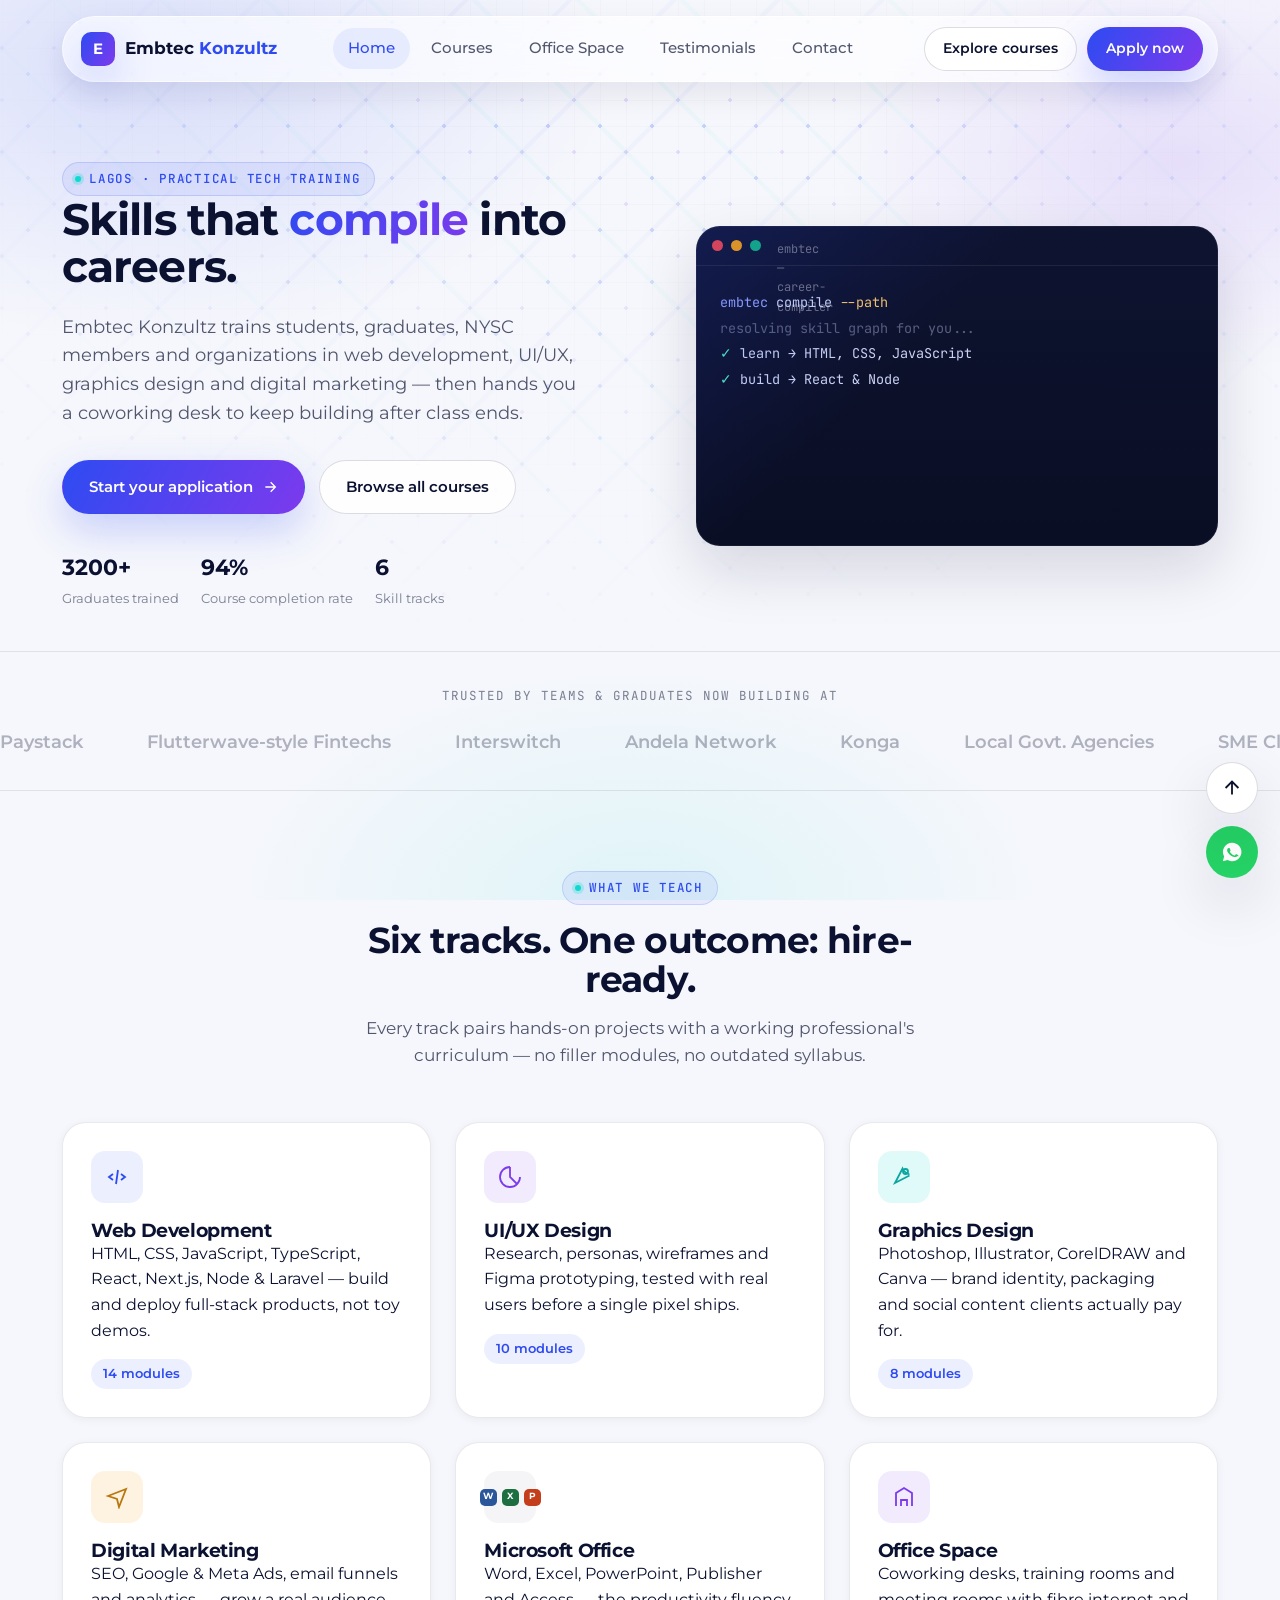
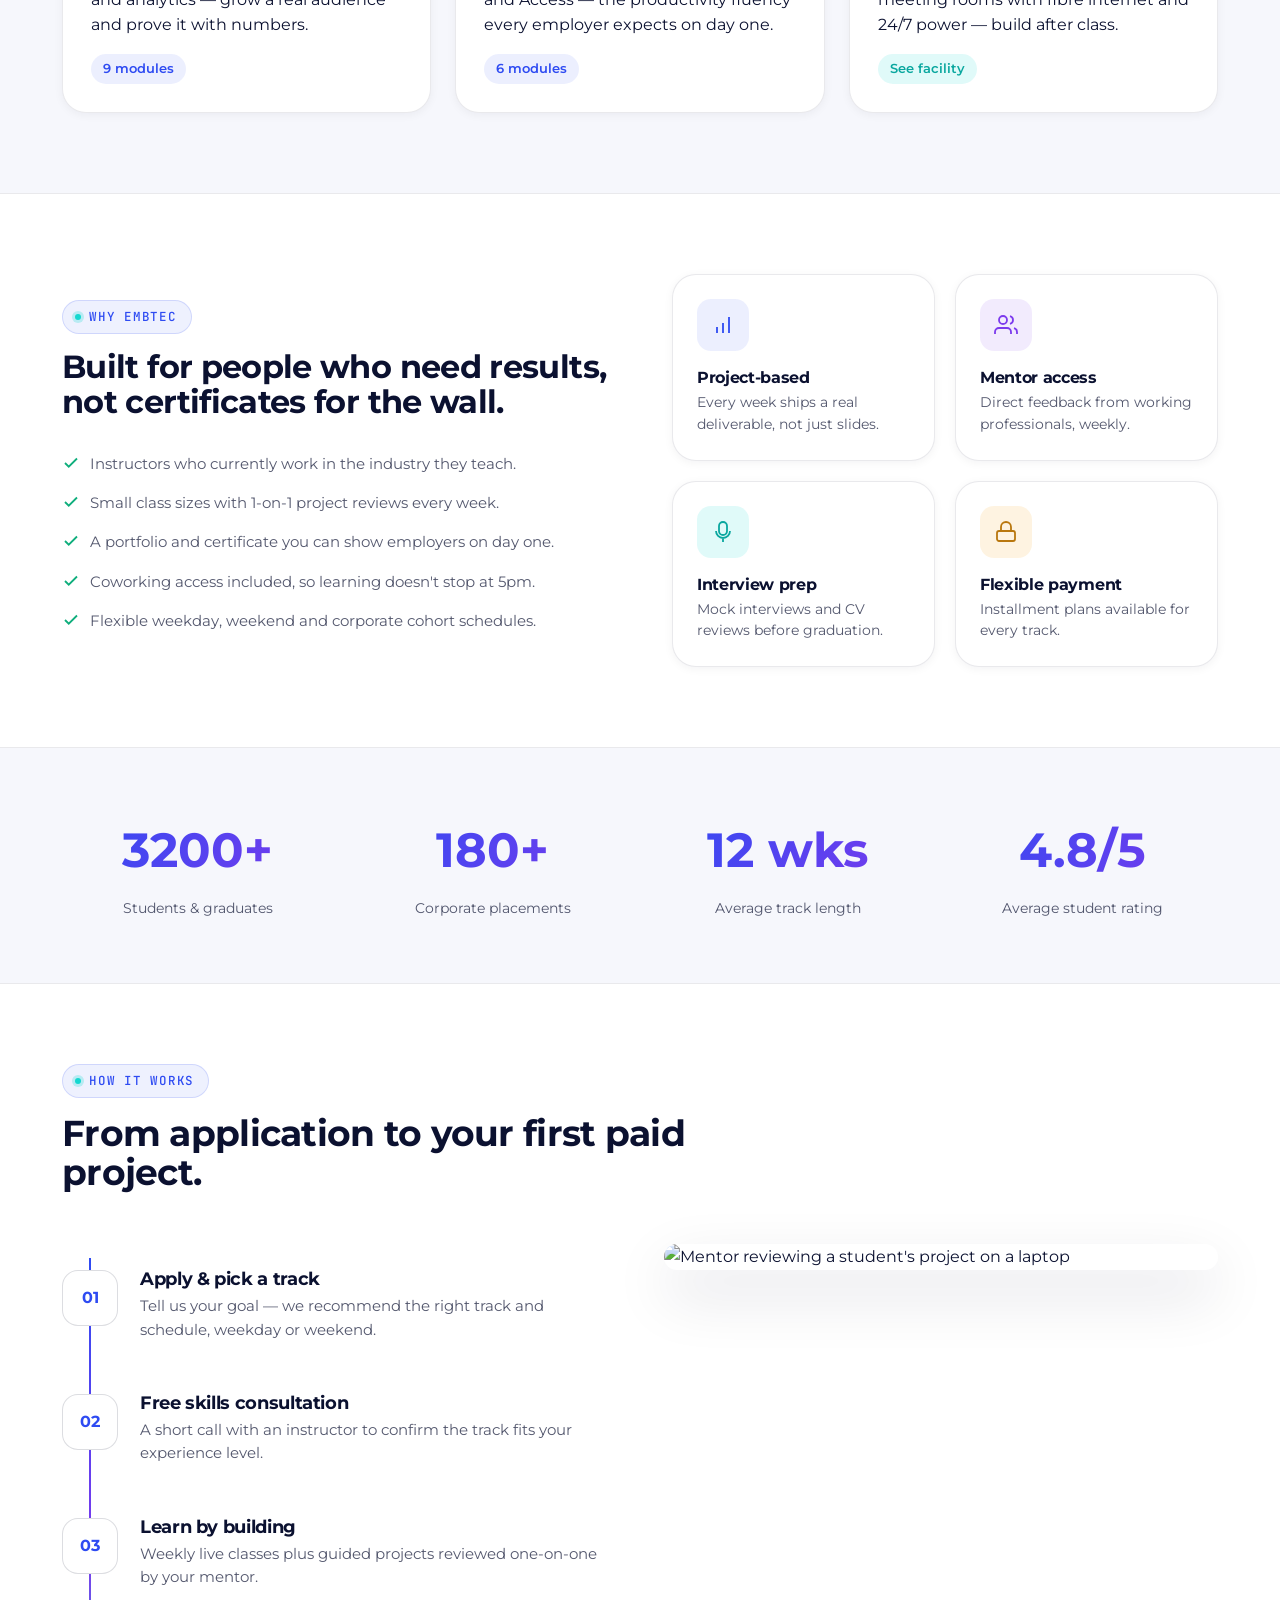
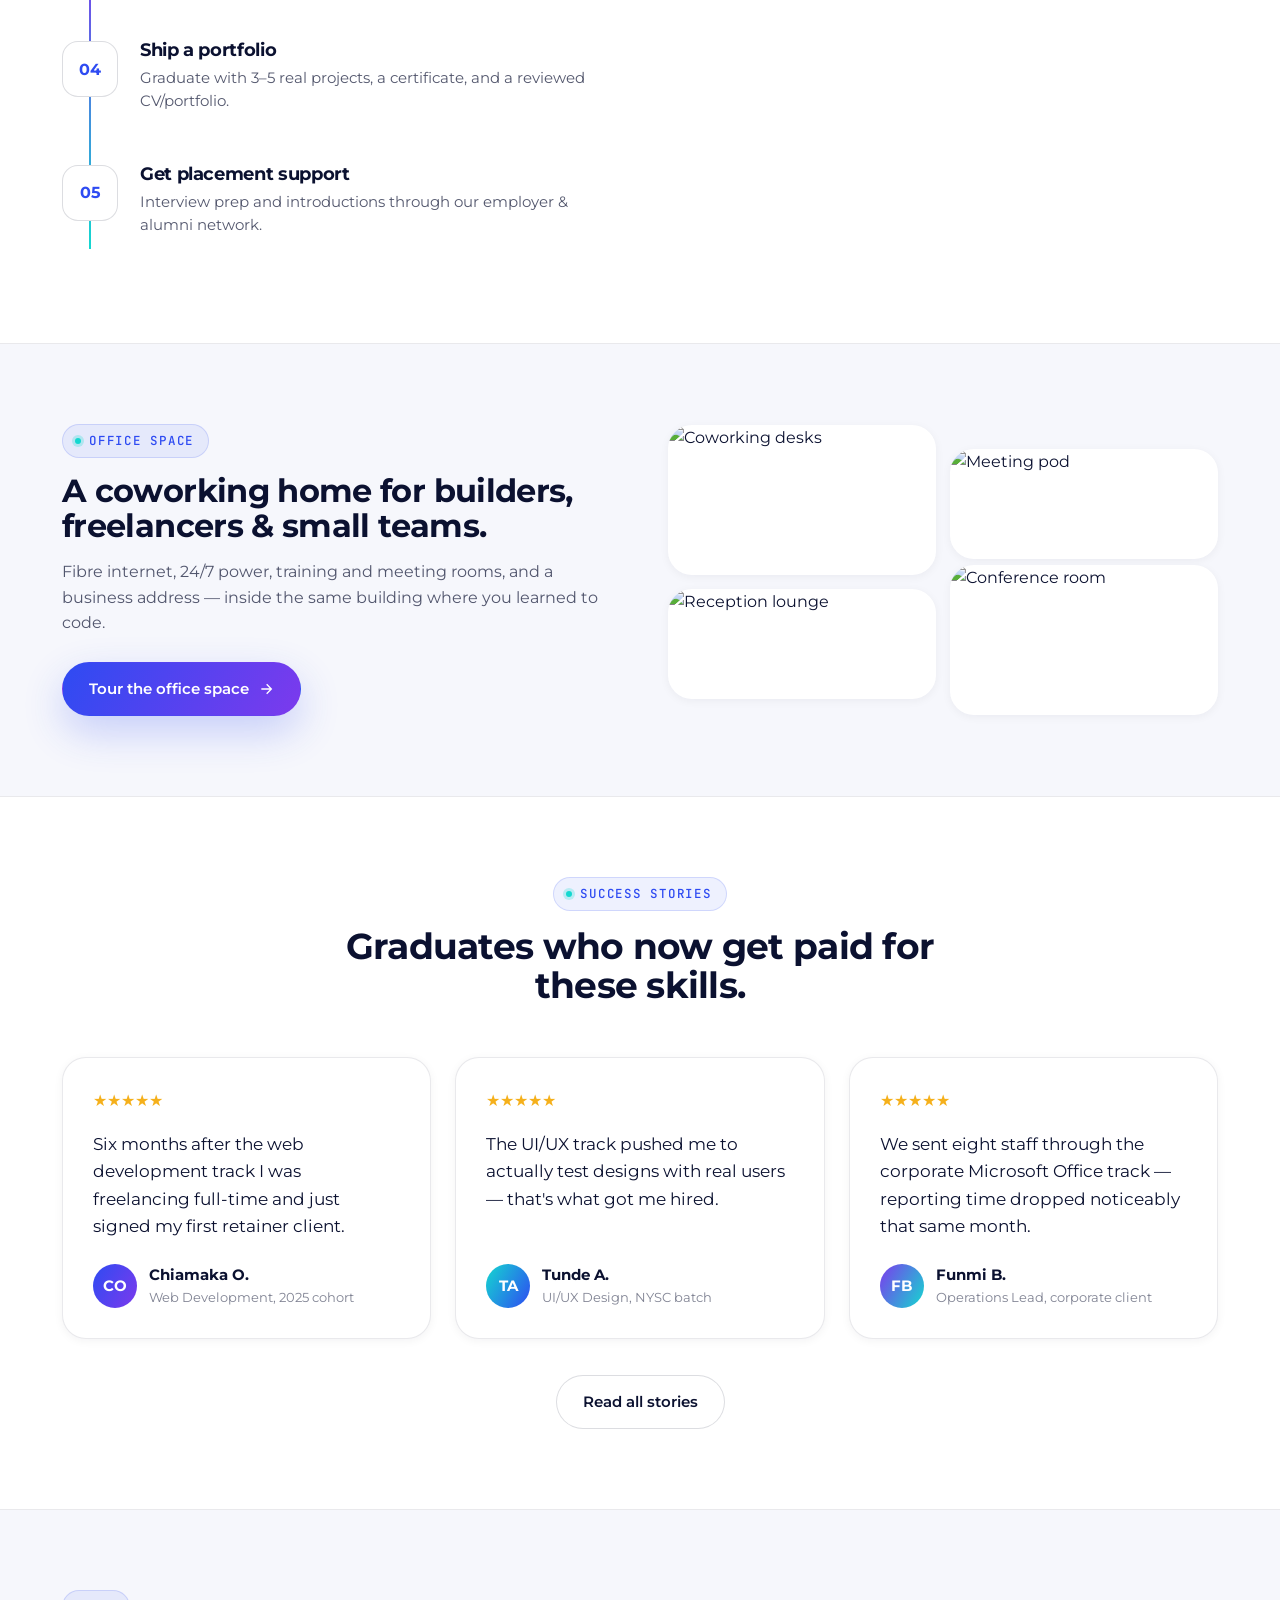
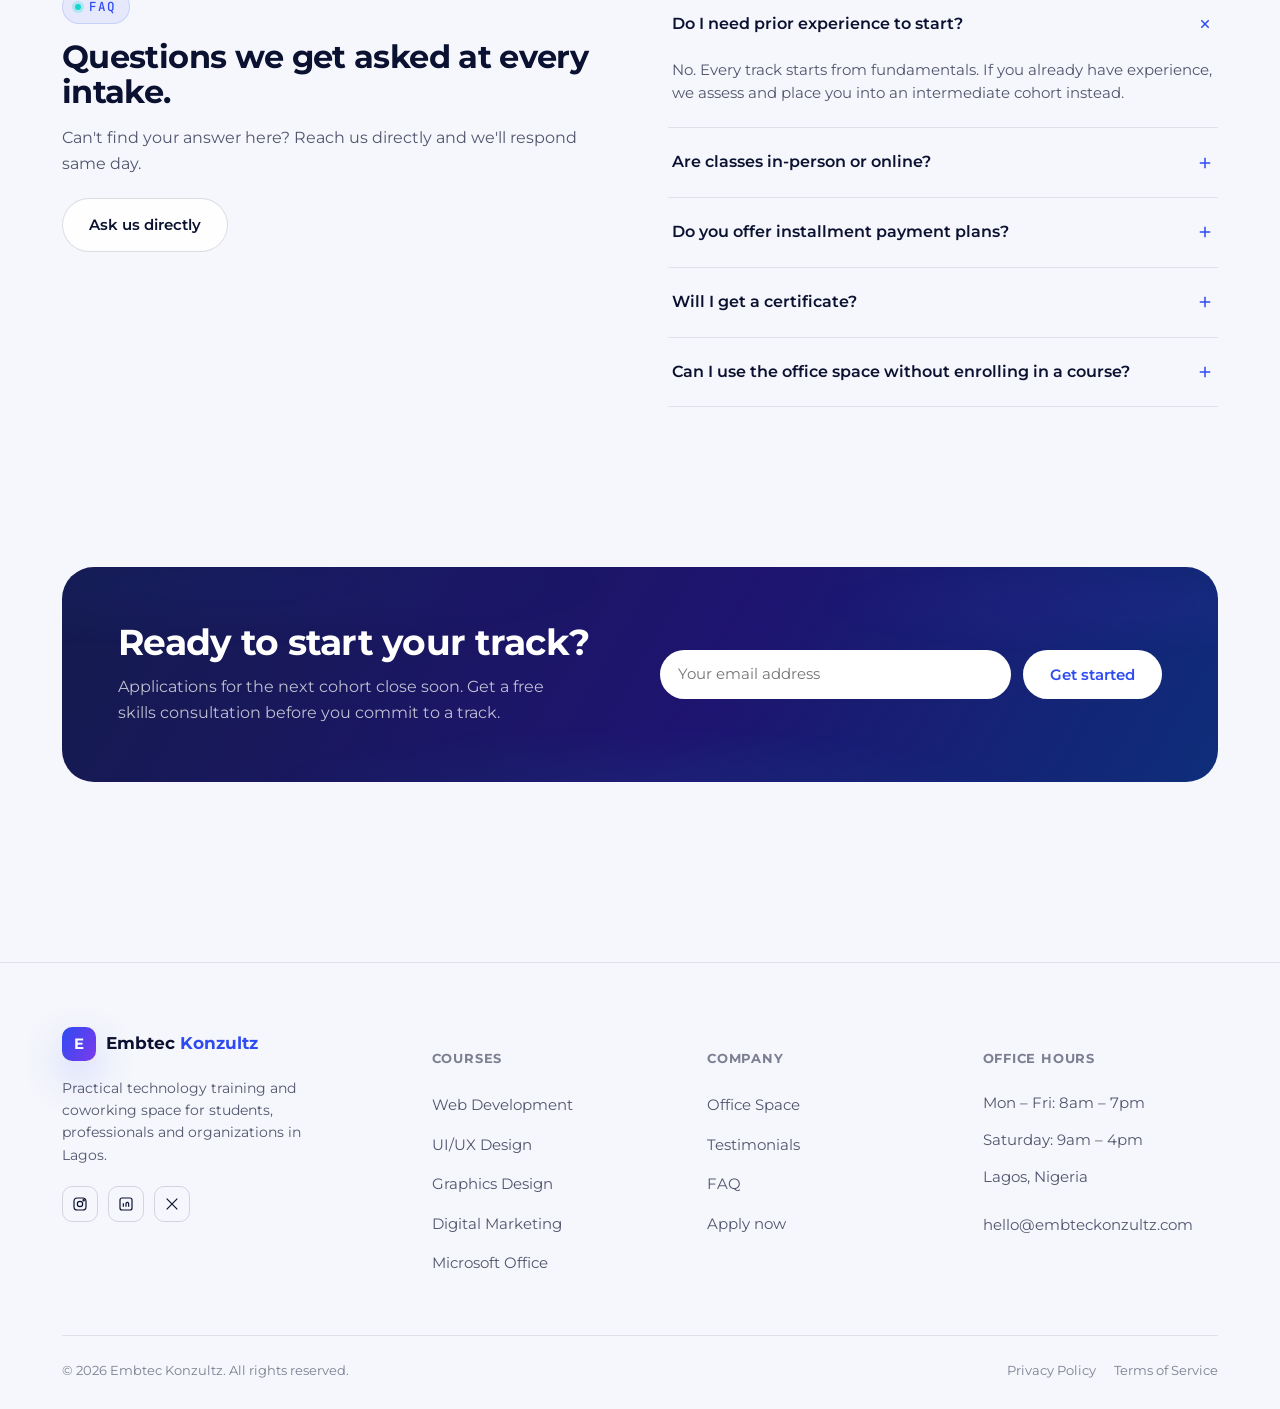
==== index.html @ f925c974 "Add files via upload" ====
<!DOCTYPE html>
<html lang="en">
<head>
<meta charset="UTF-8">
<meta name="viewport" content="width=device-width, initial-scale=1.0">
<title>Embtec Konzultz — Practical Tech Training &amp; Coworking in Lagos</title>
<meta name="description" content="Embtec Konzultz trains students, graduates, NYSC members and organizations in web development, UI/UX, graphics design and digital marketing — with a coworking office space to build in.">
<link rel="icon" href="data:image/svg+xml,<svg xmlns=%22http://www.w3.org/2000/svg%22 viewBox=%220 0 100 100%22><rect width=%22100%22 height=%22100%22 rx=%2224%22 fill=%22%232E4BF2%22/><text x=%2250%22 y=%2266%22 font-size=%2250%22 fill=%22white%22 text-anchor=%22middle%22 font-family=%22sans-serif%22>E</text></svg>">
<link rel="preconnect" href="https://fonts.googleapis.com">
<link rel="preconnect" href="https://fonts.gstatic.com" crossorigin>
<link href="https://fonts.googleapis.com/css2?family=Montserrat:wght@400;500;600;700;800&family=JetBrains+Mono:wght@400;500&display=swap" rel="stylesheet">
<style>
/* ==========================================================================
   EMBTEC KONZULTZ — DESIGN SYSTEM
   Palette: royal blue / violet / cyan on a warm-white glass surface.
   Display & Body: Montserrat · Code/mono: JetBrains Mono
   Signature: the "compiling your future" terminal motif + isometric grid backdrop,
   used consistently as the site's visual identity across all pages.
   ========================================================================== */

:root{
  --blue: #2E4BF2;
  --blue-dark: #1C2FB8;
  --violet: #7C3AED;
  --cyan: #14D8D0;
  --emerald: #0FAE7C;
  --amber: #F59E0B;
  --red: #EF4444;

  --navy: #0B1130;
  --navy-70: rgba(11,17,48,.7);
  --navy-50: rgba(11,17,48,.52);
  --navy-30: rgba(11,17,48,.3);

  --bg: #F6F7FC;
  --surface: #FFFFFF;
  --glass: rgba(255,255,255,.66);
  --glass-strong: rgba(255,255,255,.86);
  --line: rgba(11,17,48,.09);
  --line-strong: rgba(11,17,48,.14);

  --grad-brand: linear-gradient(120deg, var(--blue) 0%, var(--violet) 100%);
  --grad-cyan: linear-gradient(120deg, var(--cyan) 0%, var(--blue) 100%);
  --grad-mesh: radial-gradient(60% 50% at 12% 8%, rgba(46,75,242,.14) 0%, rgba(46,75,242,0) 60%),
               radial-gradient(45% 40% at 92% 18%, rgba(124,58,237,.13) 0%, rgba(124,58,237,0) 60%),
               radial-gradient(55% 45% at 50% 100%, rgba(20,216,208,.10) 0%, rgba(20,216,208,0) 60%);

  --shadow-sm: 0 2px 10px rgba(11,17,48,.05);
  --shadow-md: 0 12px 32px rgba(11,17,48,.08);
  --shadow-lg: 0 24px 60px rgba(11,17,48,.14);
  --shadow-brand: 0 16px 40px rgba(46,75,242,.24);

  --radius-sm: 10px;
  --radius-md: 16px;
  --radius-lg: 24px;
  --radius-xl: 32px;

  --container: 1220px;
  --ease: cubic-bezier(.16,.84,.44,1);
}

*,*::before,*::after{ box-sizing:border-box; }
html{ scroll-behavior:smooth; }
@media (prefers-reduced-motion: reduce){
  html{ scroll-behavior:auto; }
  *,*::before,*::after{ animation-duration:.001ms !important; animation-iteration-count:1 !important; transition-duration:.001ms !important; scroll-behavior:auto !important; }
}

body{
  margin:0;
  background:var(--bg);
  color:var(--navy);
  font-family:'Montserrat', -apple-system, BlinkMacSystemFont, 'Segoe UI', sans-serif;
  font-size:16px;
  line-height:1.6;
  -webkit-font-smoothing:antialiased;
  overflow-x:hidden;
}

h1,h2,h3,h4{
  font-family:'Montserrat', sans-serif;
  color:var(--navy);
  margin:0;
  letter-spacing:-.02em;
  line-height:1.08;
}
p{ margin:0; }
a{ color:inherit; text-decoration:none; }
ul{ margin:0; padding:0; list-style:none; }
button{ font-family:inherit; cursor:pointer; }
img{ max-width:100%; display:block; }

.mono{ font-family:'JetBrains Mono', ui-monospace, monospace; }

.container{ max-width:var(--container); margin:0 auto; padding:0 32px; }
@media (max-width:640px){ .container{ padding:0 20px; } }

section{ position:relative; }

.eyebrow{
  display:inline-flex; align-items:center; gap:8px;
  font-family:'JetBrains Mono', monospace;
  font-size:12.5px; font-weight:500; letter-spacing:.06em; text-transform:uppercase;
  color:var(--blue);
  background:rgba(46,75,242,.08);
  border:1px solid rgba(46,75,242,.16);
  padding:6px 14px 6px 12px;
  border-radius:100px;
}
.eyebrow::before{ content:''; width:6px; height:6px; border-radius:50%; background:var(--cyan); box-shadow:0 0 0 3px rgba(20,216,208,.25); }

.section-head{ max-width:640px; margin-bottom:52px; }
.section-head.center{ margin-left:auto; margin-right:auto; text-align:center; }
.section-head h2{ font-size:clamp(24px,3.4vw,36px); margin-top:16px; }
.section-head p{ margin-top:16px; font-size:17px; color:var(--navy-70); }

/* ---------- Ambient background: blueprint dot-grid pattern ---------- */
.ambient{
  position:fixed; inset:0; z-index:-2; pointer-events:none;
  background:var(--grad-mesh), var(--bg);
}
.ambient::before{
  content:'';
  position:absolute; inset:-12%;
  opacity:.4; /* pattern sits at 60% transparency over the surface */
  background-image:
    radial-gradient(rgba(46,75,242,.55) 1.6px, transparent 1.7px),
    radial-gradient(rgba(124,58,237,.4) 1.6px, transparent 1.7px),
    linear-gradient(rgba(11,17,48,.05) 1px, transparent 1px),
    linear-gradient(90deg, rgba(11,17,48,.05) 1px, transparent 1px);
  background-size: 52px 52px, 52px 52px, 26px 26px, 26px 26px;
  background-position: 0 0, 26px 26px, 0 0, 0 0;
  mask-image: radial-gradient(75% 65% at 50% 18%, #000 0%, transparent 78%);
  animation: driftGrid 110s linear infinite;
}
.ambient::after{
  content:'';
  position:absolute; inset:-12%;
  opacity:.4; /* pattern sits at 60% transparency over the surface */
  background-image:
    linear-gradient(45deg, transparent 48%, rgba(20,216,208,.12) 49%, rgba(20,216,208,.12) 51%, transparent 52%),
    linear-gradient(-45deg, transparent 48%, rgba(46,75,242,.1) 49%, rgba(46,75,242,.1) 51%, transparent 52%);
  background-size: 104px 104px, 104px 104px;
  mask-image: radial-gradient(75% 65% at 50% 18%, #000 0%, transparent 78%);
  animation: driftGrid 110s linear infinite reverse;
}
@keyframes driftGrid{ from{ transform:translate3d(0,0,0); } to{ transform:translate3d(-52px,-52px,0); } }

/* ---------- Glass surfaces ---------- */
.glass{
  background:var(--glass);
  backdrop-filter: blur(18px) saturate(1.4);
  -webkit-backdrop-filter: blur(18px) saturate(1.4);
  border:1px solid rgba(255,255,255,.7);
  box-shadow: var(--shadow-md);
}
.card{
  background:var(--surface);
  border:1px solid var(--line);
  border-radius:var(--radius-lg);
  box-shadow:var(--shadow-sm);
  transition: transform .35s var(--ease), box-shadow .35s var(--ease), border-color .35s var(--ease);
}
.card:hover{ transform:translateY(-6px); box-shadow:var(--shadow-lg); border-color:rgba(46,75,242,.22); }

/* ---------- Buttons ---------- */
.btn{
  display:inline-flex; align-items:center; justify-content:center; gap:9px;
  padding:14px 26px;
  border-radius:100px;
  font-weight:600; font-size:15px;
  border:1px solid transparent;
  transition: transform .28s var(--ease), box-shadow .28s var(--ease), background .28s var(--ease), border-color .28s var(--ease), color .28s var(--ease);
  white-space:nowrap;
  position:relative;
  overflow:hidden;
}
.btn:active{ transform:scale(.97); }
.btn-primary{
  background:var(--grad-brand); color:#fff;
  box-shadow: var(--shadow-brand);
}
.btn-primary:hover{ transform:translateY(-2px); box-shadow:0 22px 46px rgba(46,75,242,.32); }
.btn-ghost{
  background:var(--glass-strong); color:var(--navy);
  border-color:var(--line-strong);
}
.btn-ghost:hover{ border-color:var(--blue); color:var(--blue); transform:translateY(-2px); }
.btn-sm{ padding:10px 18px; font-size:13.5px; }
.btn .ico{ width:16px; height:16px; }

.ripple{ position:relative; overflow:hidden; }
.ripple .ripple-dot{
  position:absolute; border-radius:50%; background:rgba(255,255,255,.5);
  transform:scale(0); animation:ripple .6s ease-out;
  pointer-events:none;
}
@keyframes ripple{ to{ transform:scale(3); opacity:0; } }

/* ---------- Header ---------- */
.site-header{
  position:sticky; top:0; z-index:100;
  padding:16px 0;
  transition: padding .3s var(--ease), box-shadow .3s var(--ease);
}
.site-header .bar{
  display:flex; align-items:center; justify-content:space-between;
  gap:24px;
  padding:10px 14px 10px 18px;
  border-radius:100px;
}
.site-header.scrolled{ padding:10px 0; }
.site-header.scrolled .bar{ box-shadow:var(--shadow-md); }

.brand{ display:flex; align-items:center; gap:10px; font-weight:700; font-size:17px; }
.brand-mark{
  width:34px; height:34px; border-radius:10px;
  background:var(--grad-brand);
  display:flex; align-items:center; justify-content:center;
  color:#fff; font-family:'Montserrat',sans-serif; font-weight:700; font-size:15px;
  box-shadow:var(--shadow-brand);
}
.brand-name b{ color:var(--blue); }

.main-nav{ display:flex; align-items:center; gap:6px; }
.main-nav a{
  padding:9px 15px; border-radius:100px; font-size:14.5px; font-weight:500; color:var(--navy-70);
  transition: color .25s var(--ease), background .25s var(--ease);
}
.main-nav a:hover, .main-nav a.active{ color:var(--blue); background:rgba(46,75,242,.08); }

.header-actions{ display:flex; align-items:center; gap:10px; }
.nav-toggle{ display:none; width:42px; height:42px; border-radius:12px; border:1px solid var(--line-strong); background:var(--glass-strong); align-items:center; justify-content:center; }
.nav-toggle span{ display:block; width:18px; height:2px; background:var(--navy); position:relative; }
.nav-toggle span::before,.nav-toggle span::after{ content:''; position:absolute; left:0; width:18px; height:2px; background:var(--navy); transition:transform .25s var(--ease); }
.nav-toggle span::before{ top:-6px; } .nav-toggle span::after{ top:6px; }

@media (max-width:900px){
  .main-nav{ position:fixed; inset:78px 16px auto 16px; flex-direction:column; align-items:stretch; padding:14px; border-radius:20px; gap:2px;
    background:var(--glass-strong); backdrop-filter:blur(20px); box-shadow:var(--shadow-lg); border:1px solid var(--line);
    transform:translateY(-14px); opacity:0; visibility:hidden; transition:all .3s var(--ease); }
  .main-nav.open{ transform:translateY(0); opacity:1; visibility:visible; }
  .main-nav a{ padding:13px 16px; }
  .nav-toggle{ display:flex; }
  .header-actions .btn-ghost{ display:none; }
}

/* ---------- Hero / terminal signature ---------- */
.hero{ padding:64px 0 40px; }
.hero-grid{ display:grid; grid-template-columns:1.05fr .95fr; gap:56px; align-items:center; }
@media (max-width:980px){ .hero-grid{ grid-template-columns:1fr; } }

.hero-copy h1{ font-size:clamp(26px,4.6vw,44px); }
.hero-copy h1 .accent{ background:var(--grad-brand); -webkit-background-clip:text; background-clip:text; color:transparent; }
.hero-copy p.lead{ margin-top:22px; font-size:18px; color:var(--navy-70); max-width:520px; }
.hero-cta{ display:flex; align-items:center; gap:14px; margin-top:32px; flex-wrap:wrap; }
.hero-trust{ display:flex; align-items:center; gap:22px; margin-top:36px; flex-wrap:wrap; }
.hero-trust .stat b{ display:block; font-family:'Montserrat',sans-serif; font-weight:700; font-size:22px; }
.hero-trust .stat span{ font-size:12.5px; color:var(--navy-50); }

.terminal{
  border-radius:var(--radius-lg);
  background:linear-gradient(180deg,#0E1330 0%, #0A0E24 100%);
  box-shadow: var(--shadow-lg), 0 0 0 1px rgba(255,255,255,.05) inset;
  overflow:hidden;
  position:relative;
}
.terminal::after{
  content:''; position:absolute; inset:0; pointer-events:none; border-radius:inherit;
  background:linear-gradient(135deg, rgba(46,75,242,.16), transparent 40%);
}
.terminal-bar{ display:flex; align-items:center; gap:8px; padding:14px 16px; border-bottom:1px solid rgba(255,255,255,.08); }
.terminal-bar span{ width:11px; height:11px; border-radius:50%; }
.terminal-bar span:nth-child(1){ background:#EF4444; } .terminal-bar span:nth-child(2){ background:#F59E0B; } .terminal-bar span:nth-child(3){ background:#0FAE7C; }
.terminal-bar .t-title{ margin-left:8px; font-family:'JetBrains Mono',monospace; font-size:12px; color:rgba(255,255,255,.4); }
.terminal-body{ padding:24px 24px 30px; font-family:'JetBrains Mono',monospace; font-size:13.5px; line-height:1.9; color:#CBD3F5; min-height:280px; }
.terminal-body .muted{ color:rgba(203,211,245,.4); }
.terminal-body .ok{ color:#4EEBC2; }
.terminal-body .k{ color:#8EA1FF; }
.terminal-body .v{ color:#F5C36B; }
.terminal-cursor{ display:inline-block; width:8px; height:15px; background:var(--cyan); vertical-align:-2px; animation:blink 1s step-end infinite; }
@keyframes blink{ 50%{ opacity:0; } }

/* ---------- Marquee / logos ---------- */
.marquee-wrap{ padding:34px 0; border-top:1px solid var(--line); border-bottom:1px solid var(--line); overflow:hidden; }
.marquee-label{ text-align:center; font-size:12.5px; letter-spacing:.08em; text-transform:uppercase; color:var(--navy-50); margin-bottom:22px; }
.marquee{ display:flex; gap:64px; width:max-content; animation:scrollX 26s linear infinite; }
@keyframes scrollX{ from{ transform:translateX(0); } to{ transform:translateX(-50%); } }
.marquee .logo-item{ font-family:'Montserrat',sans-serif; font-weight:600; font-size:18px; color:var(--navy-30); white-space:nowrap; display:flex; align-items:center; gap:8px; }

/* ---------- Grids ---------- */
.grid{ display:grid; gap:24px; }
.grid-2{ grid-template-columns:repeat(2,1fr); }
.grid-3{ grid-template-columns:repeat(3,1fr); }
.grid-4{ grid-template-columns:repeat(4,1fr); }
@media (max-width:980px){ .grid-3,.grid-4{ grid-template-columns:repeat(2,1fr); } }
@media (max-width:640px){ .grid-2,.grid-3,.grid-4{ grid-template-columns:1fr; } }

/* ---------- Icon tile ---------- */
.icon-tile{
  width:52px; height:52px; border-radius:14px;
  display:flex; align-items:center; justify-content:center;
  background:rgba(46,75,242,.09); color:var(--blue);
  margin-bottom:18px;
}
.icon-tile svg{ width:24px; height:24px; }
.icon-tile.violet{ background:rgba(124,58,237,.1); color:var(--violet); }
.icon-tile.cyan{ background:rgba(20,216,208,.13); color:#0AA79F; }
.icon-tile.amber{ background:rgba(245,158,11,.12); color:#B9770E; }
.icon-tile.office-trio{ background:rgba(11,17,48,.04); gap:5px; }
.office-mini{
  width:17px; height:17px; border-radius:5px; flex:none;
  display:flex; align-items:center; justify-content:center;
  font-family:'Montserrat',sans-serif; font-weight:700; font-size:8.5px; color:#fff;
}
.office-mini.word{ background:#2B579A; }
.office-mini.excel{ background:#1D6F42; }
.office-mini.ppt{ background:#C43E1C; }

/* ---------- Pills / badges ---------- */
.pill{ display:inline-flex; align-items:center; gap:6px; padding:5px 12px; border-radius:100px; font-size:12.5px; font-weight:600; }
.pill-blue{ background:rgba(46,75,242,.09); color:var(--blue); }
.pill-cyan{ background:rgba(20,216,208,.13); color:#0AA79F; }
.pill-amber{ background:rgba(245,158,11,.12); color:#B9770E; }
.pill-emerald{ background:rgba(15,174,124,.12); color:var(--emerald); }

/* ---------- Stats counters ---------- */
.stat-band{ padding:64px 0; }
.stat-item{ text-align:center; }
.stat-item .num{ font-family:'Montserrat',sans-serif; font-weight:700; font-size:clamp(34px,4.4vw,48px); background:var(--grad-brand); -webkit-background-clip:text; background-clip:text; color:transparent; }
.stat-item .lbl{ margin-top:8px; font-size:14px; color:var(--navy-70); }

/* ---------- Tabs / filters ---------- */
.filter-row{ display:flex; gap:10px; flex-wrap:wrap; margin-bottom:36px; }
.filter-chip{
  padding:10px 18px; border-radius:100px; font-size:13.5px; font-weight:600;
  background:var(--surface); border:1px solid var(--line-strong); color:var(--navy-70);
  transition:all .25s var(--ease);
}
.filter-chip:hover{ border-color:var(--blue); color:var(--blue); }
.filter-chip.active{ background:var(--grad-brand); color:#fff; border-color:transparent; box-shadow:var(--shadow-brand); }

/* ---------- Course card ---------- */
.course-card{ padding:24px; display:flex; flex-direction:column; height:100%; }
.course-top{ display:flex; align-items:center; justify-content:space-between; margin-bottom:16px; }
.course-card h3{ font-size:19px; margin-top:14px; }
.course-card .desc{ margin-top:8px; color:var(--navy-70); font-size:14.5px; flex-grow:1; }
.course-meta{ display:flex; align-items:center; gap:14px; margin-top:18px; font-size:13px; color:var(--navy-50); flex-wrap:wrap; }
.course-meta .m-item{ display:flex; align-items:center; gap:5px; }
.course-meta svg{ width:14px; height:14px; }
.course-foot{ display:flex; align-items:center; justify-content:space-between; margin-top:20px; padding-top:18px; border-top:1px solid var(--line); }
.price{ font-family:'Montserrat',sans-serif; font-weight:700; font-size:18px; }
.price small{ font-family:'Montserrat',sans-serif; font-weight:500; font-size:12px; color:var(--navy-50); }

/* ---------- Process / roadmap ---------- */
.roadmap{ position:relative; }
.roadmap-line{ position:absolute; left:27px; top:14px; bottom:14px; width:2px; background:linear-gradient(var(--blue),var(--violet),var(--cyan)); opacity:.25; }
.road-step{ display:flex; gap:22px; padding:26px 0; }
.road-num{ width:56px; height:56px; flex:none; border-radius:16px; background:var(--surface); border:1px solid var(--line-strong); display:flex; align-items:center; justify-content:center; font-family:'Montserrat',sans-serif; font-weight:700; color:var(--blue); position:relative; z-index:1; }
.road-body h4{ font-size:18px; } .road-body p{ margin-top:6px; color:var(--navy-70); font-size:14.5px; max-width:560px; }
.roadmap-visual{ position:sticky; top:110px; align-self:start; }
.roadmap-visual .card img{ height:520px; }
@media (max-width:980px){ .roadmap-visual{ position:static; } .roadmap-visual .card img{ height:320px; } }

/* ---------- Testimonial cards ---------- */
.t-card{ padding:30px; display:flex; flex-direction:column; gap:18px; }
.t-stars{ display:flex; gap:3px; color:#F5B01B; }
.t-stars svg{ width:15px; height:15px; }
.t-quote{ font-size:16.5px; color:var(--navy); line-height:1.65; }
.t-quote q::before,.t-quote q::after{ content:none; }
.t-person{ display:flex; align-items:center; gap:12px; margin-top:auto; padding-top:6px; }
.t-avatar{ width:44px; height:44px; border-radius:50%; display:flex; align-items:center; justify-content:center; font-family:'Montserrat',sans-serif; font-weight:700; color:#fff; font-size:15px; flex:none; }
.t-person .name{ font-weight:700; font-size:14.5px; }
.t-person .role{ font-size:12.5px; color:var(--navy-50); }
.t-result{ display:inline-flex; align-items:center; gap:6px; align-self:flex-start; }

/* ---------- Feature list ---------- */
.check-list li{ display:flex; align-items:flex-start; gap:10px; padding:8px 0; font-size:14.5px; color:var(--navy-70); }
.check-list svg{ width:18px; height:18px; flex:none; color:var(--emerald); margin-top:1px; }

/* ---------- Amenity tile ---------- */
.amenity{ display:flex; align-items:center; gap:14px; padding:18px; border-radius:16px; background:var(--surface); border:1px solid var(--line); }
.amenity .icon-tile{ margin:0; width:44px; height:44px; border-radius:12px; flex:none; }
.amenity h4{ font-size:14.5px; } .amenity p{ font-size:12.5px; color:var(--navy-50); margin-top:3px; }

/* ---------- Booking / contact form ---------- */
.form-panel{ padding:36px; border-radius:var(--radius-xl); }
.f-row{ display:grid; grid-template-columns:1fr 1fr; gap:16px; margin-bottom:16px; }
@media (max-width:560px){ .f-row{ grid-template-columns:1fr; } }
.f-field{ display:flex; flex-direction:column; gap:7px; }
.f-field label{ font-size:13px; font-weight:600; color:var(--navy-70); }
.f-field input, .f-field select, .f-field textarea{
  padding:13px 15px; border-radius:12px; border:1px solid var(--line-strong);
  background:#fff; font-family:inherit; font-size:14.5px; color:var(--navy);
  transition:border-color .25s var(--ease), box-shadow .25s var(--ease);
}
.f-field input:focus, .f-field select:focus, .f-field textarea:focus{
  outline:none; border-color:var(--blue); box-shadow:0 0 0 4px rgba(46,75,242,.12);
}
.f-field textarea{ resize:vertical; min-height:100px; }

/* ---------- Accordion (FAQ) ---------- */
.acc-item{ border-bottom:1px solid var(--line); }
.acc-head{ display:flex; align-items:center; justify-content:space-between; padding:22px 4px; font-weight:600; font-size:15.5px; }
.acc-head svg{ width:18px; height:18px; color:var(--blue); transition:transform .3s var(--ease); flex:none; margin-left:16px; }
.acc-item.open .acc-head svg{ transform:rotate(45deg); }
.acc-panel{ max-height:0; overflow:hidden; transition:max-height .35s var(--ease); }
.acc-panel-inner{ padding:0 4px 22px; color:var(--navy-70); font-size:14.5px; max-width:640px; }

/* ---------- Newsletter / final CTA ---------- */
.cta-band{
  border-radius:var(--radius-xl);
  background:linear-gradient(120deg,#141B4D 0%, #1E1470 55%, #0E2E7A 100%);
  color:#fff; padding:56px; position:relative; overflow:hidden;
}
.cta-band::before{ content:''; position:absolute; inset:0; background:var(--grad-mesh); opacity:.5; }
.cta-band h2{ color:#fff; }
.cta-band p{ color:rgba(255,255,255,.72); }
@media (max-width:640px){ .cta-band{ padding:36px 24px; } }

/* ---------- Footer ---------- */
.site-footer{ margin-top:100px; padding:64px 0 28px; border-top:1px solid var(--line); }
.foot-grid{ display:grid; grid-template-columns:1.4fr repeat(3,1fr); gap:40px; }
@media (max-width:820px){ .foot-grid{ grid-template-columns:1fr 1fr; } }
@media (max-width:560px){ .foot-grid{ grid-template-columns:1fr; } }
.foot-col h5{ font-size:13px; text-transform:uppercase; letter-spacing:.06em; color:var(--navy-50); margin-bottom:16px; }
.foot-col ul li{ padding:7px 0; }
.foot-col ul a{ color:var(--navy-70); font-size:14.5px; transition:color .2s var(--ease); }
.foot-col ul a:hover{ color:var(--blue); }
.foot-bottom{ display:flex; align-items:center; justify-content:space-between; margin-top:52px; padding-top:24px; border-top:1px solid var(--line); font-size:13px; color:var(--navy-50); flex-wrap:wrap; gap:12px; }
.social-row{ display:flex; gap:10px; }
.social-row a{ width:36px; height:36px; border-radius:10px; border:1px solid var(--line-strong); display:flex; align-items:center; justify-content:center; transition:all .25s var(--ease); }
.social-row a:hover{ border-color:var(--blue); color:var(--blue); transform:translateY(-2px); }
.social-row svg{ width:16px; height:16px; }

/* ---------- Floating WhatsApp + back to top ---------- */
.float-actions{ position:fixed; right:22px; bottom:22px; z-index:90; display:flex; flex-direction:column; gap:12px; align-items:flex-end; }
.fab{
  width:52px; height:52px; border-radius:50%; display:flex; align-items:center; justify-content:center;
  box-shadow:var(--shadow-lg); transition:transform .3s var(--ease);
}
.fab:hover{ transform:translateY(-3px) scale(1.04); }
.fab-wa{ background:#25D366; color:#fff; }
.fab-top{ background:var(--surface); border:1px solid var(--line-strong); color:var(--navy); opacity:0; pointer-events:none; transform:translateY(10px); transition:all .3s var(--ease); }
.fab-top.show{ opacity:1; pointer-events:auto; transform:translateY(0); }
.fab svg{ width:22px; height:22px; }

/* ---------- Scroll reveal ---------- */
.reveal{ opacity:0; transform:translateY(26px); transition:opacity .7s var(--ease), transform .7s var(--ease); }
.reveal.in{ opacity:1; transform:translateY(0); }
.reveal-stagger > * { opacity:0; transform:translateY(26px); transition:opacity .6s var(--ease), transform .6s var(--ease); }
.reveal-stagger.in > *{ opacity:1; transform:translateY(0); }
.reveal-stagger.in > *:nth-child(1){ transition-delay:.03s; }
.reveal-stagger.in > *:nth-child(2){ transition-delay:.09s; }
.reveal-stagger.in > *:nth-child(3){ transition-delay:.15s; }
.reveal-stagger.in > *:nth-child(4){ transition-delay:.21s; }
.reveal-stagger.in > *:nth-child(5){ transition-delay:.27s; }
.reveal-stagger.in > *:nth-child(6){ transition-delay:.33s; }
.reveal-stagger.in > *:nth-child(7){ transition-delay:.39s; }
.reveal-stagger.in > *:nth-child(8){ transition-delay:.45s; }

/* ---------- Page hero (inner pages) ---------- */
.page-hero{ padding:56px 0 48px; text-align:center; }
.page-hero h1{ font-size:clamp(23px,4.2vw,34px); margin-top:16px; }
.page-hero p{ max-width:600px; margin:18px auto 0; color:var(--navy-70); font-size:17px; }
.crumb{ font-size:13px; color:var(--navy-50); margin-bottom:14px; }
.crumb a:hover{ color:var(--blue); }

.section-pad{ padding:80px 0; }
@media (max-width:640px){ .section-pad{ padding:56px 0; } }

.skip-link{ position:absolute; left:-999px; top:0; background:var(--blue); color:#fff; padding:12px 18px; border-radius:0 0 10px 0; z-index:200; }
.skip-link:focus{ left:0; }

:focus-visible{ outline:2.5px solid var(--blue); outline-offset:3px; border-radius:4px; }

</style>
</head>
<body>
<a href="#main" class="skip-link">Skip to content</a>
<div class="ambient" aria-hidden="true"></div>

<!-- ============ HEADER ============ -->
<header class="site-header">
  <div class="container">
    <div class="bar glass">
      <a href="index.html" class="brand">
        <span class="brand-mark">E</span>
        <span class="brand-name">Embtec <b>Konzultz</b></span>
      </a>
      <nav class="main-nav" id="mainNav">
        <a href="index.html" class="active">Home</a>
        <a href="courses.html">Courses</a>
        <a href="office-space.html">Office Space</a>
        <a href="testimonials.html">Testimonials</a>
        <a href="#contact">Contact</a>
      </nav>
      <div class="header-actions">
        <a href="courses.html" class="btn btn-ghost btn-sm">Explore courses</a>
        <a href="#apply" class="btn btn-primary btn-sm ripple">Apply now</a>
        <button class="nav-toggle" aria-label="Toggle menu" aria-expanded="false" id="navToggle"><span></span></button>
      </div>
    </div>
  </div>
</header>

<main id="main">

  <!-- ============ HERO ============ -->
  <section class="hero">
    <div class="container hero-grid">
      <div class="hero-copy reveal in">
        <span class="eyebrow">Lagos · Practical Tech Training</span>
        <h1>Skills that <span class="accent">compile</span> into careers.</h1>
        <p class="lead">Embtec Konzultz trains students, graduates, NYSC members and organizations in web development, UI/UX, graphics design and digital marketing — then hands you a coworking desk to keep building after class ends.</p>
        <div class="hero-cta">
          <a href="#apply" class="btn btn-primary ripple">
            Start your application
            <svg class="ico" viewBox="0 0 24 24" fill="none" stroke="currentColor" stroke-width="2"><path d="M5 12h14M13 5l7 7-7 7"/></svg>
          </a>
          <a href="courses.html" class="btn btn-ghost ripple">Browse all courses</a>
        </div>
        <div class="hero-trust">
          <div class="stat"><b data-count="3200" data-suffix="+">0</b><span>Graduates trained</span></div>
          <div class="stat"><b data-count="94" data-suffix="%">0</b><span>Course completion rate</span></div>
          <div class="stat"><b data-count="6" data-suffix="">0</b><span>Skill tracks</span></div>
        </div>
      </div>

      <div class="hero-visual" data-parallax style="transform-style:preserve-3d;">
        <div class="terminal">
          <div class="terminal-bar">
            <span></span><span></span><span></span>
            <span class="t-title mono">embtec — career-compiler</span>
          </div>
          <div class="terminal-body" data-terminal></div>
        </div>
      </div>
    </div>
  </section>

  <!-- ============ MARQUEE ============ -->
  <div class="marquee-wrap">
    <p class="marquee-label mono">Trusted by teams &amp; graduates now building at</p>
    <div class="marquee" aria-hidden="true">
      <div class="logo-item">Paystack</div><div class="logo-item">Flutterwave-style Fintechs</div><div class="logo-item">Interswitch</div><div class="logo-item">Andela Network</div><div class="logo-item">Konga</div><div class="logo-item">Local Govt. Agencies</div><div class="logo-item">SME Clusters</div>
      <div class="logo-item">Paystack</div><div class="logo-item">Flutterwave-style Fintechs</div><div class="logo-item">Interswitch</div><div class="logo-item">Andela Network</div><div class="logo-item">Konga</div><div class="logo-item">Local Govt. Agencies</div><div class="logo-item">SME Clusters</div>
    </div>
  </div>

  <!-- ============ SERVICES / PROGRAMS ============ -->
  <section class="section-pad" id="programs">
    <div class="container">
      <div class="section-head center reveal">
        <span class="eyebrow">What we teach</span>
        <h2>Six tracks. One outcome: hire-ready.</h2>
        <p>Every track pairs hands-on projects with a working professional's curriculum — no filler modules, no outdated syllabus.</p>
      </div>

      <div class="grid grid-3 reveal-stagger">
        <a href="courses.html#web-development" class="card" style="padding:28px; display:block;">
          <div class="icon-tile"><svg viewBox="0 0 24 24" fill="none" stroke="currentColor" stroke-width="1.8"><path d="M8 9l-4 3 4 3M16 9l4 3-4 3M13 5l-2 14"/></svg></div>
          <h3>Web Development</h3>
          <p class="desc">HTML, CSS, JavaScript, TypeScript, React, Next.js, Node &amp; Laravel — build and deploy full-stack products, not toy demos.</p>
          <span class="pill pill-blue" style="margin-top:16px;">14 modules</span>
        </a>
        <a href="courses.html#ui-ux" class="card" style="padding:28px; display:block;">
          <div class="icon-tile violet"><svg viewBox="0 0 24 24" fill="none" stroke="currentColor" stroke-width="1.8"><path d="M12 2a10 10 0 1 0 10 10M12 2v10l7 7"/></svg></div>
          <h3>UI/UX Design</h3>
          <p class="desc">Research, personas, wireframes and Figma prototyping, tested with real users before a single pixel ships.</p>
          <span class="pill pill-blue" style="margin-top:16px;">10 modules</span>
        </a>
        <a href="courses.html#graphics-design" class="card" style="padding:28px; display:block;">
          <div class="icon-tile cyan"><svg viewBox="0 0 24 24" fill="none" stroke="currentColor" stroke-width="1.8"><circle cx="13.5" cy="6.5" r="2.5"/><path d="M17.5 10.5 3 18l7.5-14.5c1 3 3.5 4.7 7 6"/></svg></div>
          <h3>Graphics Design</h3>
          <p class="desc">Photoshop, Illustrator, CorelDRAW and Canva — brand identity, packaging and social content clients actually pay for.</p>
          <span class="pill pill-blue" style="margin-top:16px;">8 modules</span>
        </a>
        <a href="courses.html#digital-marketing" class="card" style="padding:28px; display:block;">
          <div class="icon-tile amber"><svg viewBox="0 0 24 24" fill="none" stroke="currentColor" stroke-width="1.8"><path d="M3 11l18-7-7 18-2-8-9-3z"/></svg></div>
          <h3>Digital Marketing</h3>
          <p class="desc">SEO, Google &amp; Meta Ads, email funnels and analytics — grow a real audience and prove it with numbers.</p>
          <span class="pill pill-blue" style="margin-top:16px;">9 modules</span>
        </a>
        <a href="courses.html#microsoft-office" class="card" style="padding:28px; display:block;">
          <div class="icon-tile office-trio">
            <span class="office-mini word">W</span>
            <span class="office-mini excel">X</span>
            <span class="office-mini ppt">P</span>
          </div>
          <h3>Microsoft Office</h3>
          <p class="desc">Word, Excel, PowerPoint, Publisher and Access — the productivity fluency every employer expects on day one.</p>
          <span class="pill pill-blue" style="margin-top:16px;">6 modules</span>
        </a>
        <a href="office-space.html" class="card" style="padding:28px; display:block;">
          <div class="icon-tile violet"><svg viewBox="0 0 24 24" fill="none" stroke="currentColor" stroke-width="1.8"><path d="M4 21V8l8-5 8 5v13M9 21v-6h6v6"/></svg></div>
          <h3>Office Space</h3>
          <p class="desc">Coworking desks, training rooms and meeting rooms with fibre internet and 24/7 power — build after class.</p>
          <span class="pill pill-cyan" style="margin-top:16px;">See facility</span>
        </a>
      </div>
    </div>
  </section>

  <!-- ============ WHY CHOOSE US ============ -->
  <section class="section-pad" style="background:var(--surface); border-top:1px solid var(--line); border-bottom:1px solid var(--line);">
    <div class="container">
      <div class="grid grid-2" style="align-items:center; gap:64px;">
        <div class="reveal">
          <span class="eyebrow">Why Embtec</span>
          <h2 style="font-size:clamp(22px,3.2vw,32px); margin-top:16px;">Built for people who need results, not certificates for the wall.</h2>
          <ul class="check-list" style="margin-top:26px;">
            <li><svg viewBox="0 0 24 24" fill="none" stroke="currentColor" stroke-width="2.4"><path d="M20 6 9 17l-5-5"/></svg> Instructors who currently work in the industry they teach.</li>
            <li><svg viewBox="0 0 24 24" fill="none" stroke="currentColor" stroke-width="2.4"><path d="M20 6 9 17l-5-5"/></svg> Small class sizes with 1-on-1 project reviews every week.</li>
            <li><svg viewBox="0 0 24 24" fill="none" stroke="currentColor" stroke-width="2.4"><path d="M20 6 9 17l-5-5"/></svg> A portfolio and certificate you can show employers on day one.</li>
            <li><svg viewBox="0 0 24 24" fill="none" stroke="currentColor" stroke-width="2.4"><path d="M20 6 9 17l-5-5"/></svg> Coworking access included, so learning doesn't stop at 5pm.</li>
            <li><svg viewBox="0 0 24 24" fill="none" stroke="currentColor" stroke-width="2.4"><path d="M20 6 9 17l-5-5"/></svg> Flexible weekday, weekend and corporate cohort schedules.</li>
          </ul>
        </div>
        <div class="grid" style="grid-template-columns:1fr 1fr; gap:20px;">
          <div class="card reveal" style="padding:24px;">
            <div class="icon-tile"><svg viewBox="0 0 24 24" fill="none" stroke="currentColor" stroke-width="1.8"><path d="M12 20V10M18 20V4M6 20v-6"/></svg></div>
            <h4 style="font-size:16px;">Project-based</h4>
            <p style="font-size:13.5px; color:var(--navy-70); margin-top:6px;">Every week ships a real deliverable, not just slides.</p>
          </div>
          <div class="card reveal" style="padding:24px;">
            <div class="icon-tile violet"><svg viewBox="0 0 24 24" fill="none" stroke="currentColor" stroke-width="1.8"><path d="M17 21v-2a4 4 0 0 0-4-4H5a4 4 0 0 0-4 4v2M9 11a4 4 0 1 0 0-8 4 4 0 0 0 0 8ZM23 21v-2a4 4 0 0 0-3-3.87M16 3.13a4 4 0 0 1 0 7.75"/></svg></div>
            <h4 style="font-size:16px;">Mentor access</h4>
            <p style="font-size:13.5px; color:var(--navy-70); margin-top:6px;">Direct feedback from working professionals, weekly.</p>
          </div>
          <div class="card reveal" style="padding:24px;">
            <div class="icon-tile cyan"><svg viewBox="0 0 24 24" fill="none" stroke="currentColor" stroke-width="1.8"><path d="M12 15a4 4 0 0 0 4-4V6a4 4 0 0 0-8 0v5a4 4 0 0 0 4 4ZM19 11a7 7 0 0 1-14 0M12 19v3"/></svg></div>
            <h4 style="font-size:16px;">Interview prep</h4>
            <p style="font-size:13.5px; color:var(--navy-70); margin-top:6px;">Mock interviews and CV reviews before graduation.</p>
          </div>
          <div class="card reveal" style="padding:24px;">
            <div class="icon-tile amber"><svg viewBox="0 0 24 24" fill="none" stroke="currentColor" stroke-width="1.8"><rect x="3" y="11" width="18" height="10" rx="2"/><path d="M7 11V7a5 5 0 0 1 10 0v4"/></svg></div>
            <h4 style="font-size:16px;">Flexible payment</h4>
            <p style="font-size:13.5px; color:var(--navy-70); margin-top:6px;">Installment plans available for every track.</p>
          </div>
        </div>
      </div>
    </div>
  </section>

  <!-- ============ STATS BAND ============ -->
  <section class="stat-band">
    <div class="container grid grid-4 reveal-stagger">
      <div class="stat-item"><div class="num" data-count="3200" data-suffix="+">0</div><div class="lbl">Students &amp; graduates</div></div>
      <div class="stat-item"><div class="num" data-count="180" data-suffix="+">0</div><div class="lbl">Corporate placements</div></div>
      <div class="stat-item"><div class="num" data-count="12" data-suffix=" wks">0</div><div class="lbl">Average track length</div></div>
      <div class="stat-item"><div class="num" data-count="4.8" data-suffix="/5">0</div><div class="lbl">Average student rating</div></div>
    </div>
  </section>

  <!-- ============ LEARNING PROCESS ============ -->
  <section class="section-pad" style="background:var(--surface); border-top:1px solid var(--line); border-bottom:1px solid var(--line);">
    <div class="container">
      <div class="section-head reveal">
        <span class="eyebrow">How it works</span>
        <h2>From application to your first paid project.</h2>
      </div>
      <div class="grid grid-2" style="align-items:start; gap:48px;">
        <div class="roadmap reveal-stagger">
          <div class="roadmap-line" aria-hidden="true"></div>
          <div class="road-step"><div class="road-num">01</div><div class="road-body"><h4>Apply &amp; pick a track</h4><p>Tell us your goal — we recommend the right track and schedule, weekday or weekend.</p></div></div>
          <div class="road-step"><div class="road-num">02</div><div class="road-body"><h4>Free skills consultation</h4><p>A short call with an instructor to confirm the track fits your experience level.</p></div></div>
          <div class="road-step"><div class="road-num">03</div><div class="road-body"><h4>Learn by building</h4><p>Weekly live classes plus guided projects reviewed one-on-one by your mentor.</p></div></div>
          <div class="road-step"><div class="road-num">04</div><div class="road-body"><h4>Ship a portfolio</h4><p>Graduate with 3–5 real projects, a certificate, and a reviewed CV/portfolio.</p></div></div>
          <div class="road-step"><div class="road-num">05</div><div class="road-body"><h4>Get placement support</h4><p>Interview prep and introductions through our employer &amp; alumni network.</p></div></div>
        </div>
        <div class="reveal roadmap-visual">
          <div class="card" style="border:none; overflow:hidden; padding:0; border-radius:var(--radius-xl); box-shadow:var(--shadow-lg);">
            <img src="https://images.unsplash.com/photo-1522202176988-66273c2fd55f?auto=format&fit=crop&w=900&q=80" alt="Mentor reviewing a student's project on a laptop" style="width:100%; height:100%; object-fit:cover; display:block;">
          </div>
        </div>
      </div>
    </div>
  </section>

  <!-- ============ OFFICE SPACE PREVIEW ============ -->
  <section class="section-pad">
    <div class="container">
      <div class="grid grid-2" style="align-items:center; gap:56px;">
        <div class="reveal" style="order:2;">
          <div class="grid" style="grid-template-columns:1fr 1fr; gap:14px;">
            <div class="card" style="height:150px; border:none; overflow:hidden; padding:0;"><img src="https://images.unsplash.com/photo-1522071820081-009f0129c71c?auto=format&fit=crop&w=500&q=80" alt="Coworking desks" style="width:100%; height:100%; object-fit:cover;"></div>
            <div class="card" style="height:110px; margin-top:24px; border:none; overflow:hidden; padding:0;"><img src="https://images.unsplash.com/photo-1600880292203-757bb62b4baf?auto=format&fit=crop&w=500&q=80" alt="Meeting pod" style="width:100%; height:100%; object-fit:cover;"></div>
            <div class="card" style="height:110px; border:none; overflow:hidden; padding:0;"><img src="https://images.unsplash.com/photo-1497215728101-856f4ea42174?auto=format&fit=crop&w=500&q=80" alt="Reception lounge" style="width:100%; height:100%; object-fit:cover;"></div>
            <div class="card" style="height:150px; margin-top:-24px; border:none; overflow:hidden; padding:0;"><img src="https://images.unsplash.com/photo-1517502884422-41eaead166d4?auto=format&fit=crop&w=500&q=80" alt="Conference room" style="width:100%; height:100%; object-fit:cover;"></div>
          </div>
        </div>
        <div class="reveal" style="order:1;">
          <span class="eyebrow">Office space</span>
          <h2 style="font-size:clamp(22px,3.2vw,32px); margin-top:16px;">A coworking home for builders, freelancers &amp; small teams.</h2>
          <p style="margin-top:16px; color:var(--navy-70); font-size:16px;">Fibre internet, 24/7 power, training and meeting rooms, and a business address — inside the same building where you learned to code.</p>
          <a href="office-space.html" class="btn btn-primary ripple" style="margin-top:26px;">
            Tour the office space
            <svg class="ico" viewBox="0 0 24 24" fill="none" stroke="currentColor" stroke-width="2"><path d="M5 12h14M13 5l7 7-7 7"/></svg>
          </a>
        </div>
      </div>
    </div>
  </section>

  <!-- ============ TESTIMONIALS PREVIEW ============ -->
  <section class="section-pad" style="background:var(--surface); border-top:1px solid var(--line); border-bottom:1px solid var(--line);">
    <div class="container">
      <div class="section-head center reveal">
        <span class="eyebrow">Success stories</span>
        <h2>Graduates who now get paid for these skills.</h2>
      </div>
      <div class="grid grid-3 reveal-stagger">
        <div class="card t-card">
          <div class="t-stars">★★★★★</div>
          <p class="t-quote">Six months after the web development track I was freelancing full-time and just signed my first retainer client.</p>
          <div class="t-person">
            <div class="t-avatar" style="background:var(--grad-brand);">CO</div>
            <div><div class="name">Chiamaka O.</div><div class="role">Web Development, 2025 cohort</div></div>
          </div>
        </div>
        <div class="card t-card">
          <div class="t-stars">★★★★★</div>
          <p class="t-quote">The UI/UX track pushed me to actually test designs with real users — that's what got me hired.</p>
          <div class="t-person">
            <div class="t-avatar" style="background:var(--grad-cyan);">TA</div>
            <div><div class="name">Tunde A.</div><div class="role">UI/UX Design, NYSC batch</div></div>
          </div>
        </div>
        <div class="card t-card">
          <div class="t-stars">★★★★★</div>
          <p class="t-quote">We sent eight staff through the corporate Microsoft Office track — reporting time dropped noticeably that same month.</p>
          <div class="t-person">
            <div class="t-avatar" style="background:linear-gradient(120deg,#7C3AED,#14D8D0);">FB</div>
            <div><div class="name">Funmi B.</div><div class="role">Operations Lead, corporate client</div></div>
          </div>
        </div>
      </div>
      <div style="text-align:center; margin-top:36px;">
        <a href="testimonials.html" class="btn btn-ghost ripple">Read all stories</a>
      </div>
    </div>
  </section>

  <!-- ============ FAQ ============ -->
  <section class="section-pad" id="faq">
    <div class="container">
      <div class="grid grid-2" style="gap:56px;">
        <div class="reveal">
          <span class="eyebrow">FAQ</span>
          <h2 style="font-size:clamp(22px,3.2vw,32px); margin-top:16px;">Questions we get asked at every intake.</h2>
          <p style="margin-top:16px; color:var(--navy-70);">Can't find your answer here? Reach us directly and we'll respond same day.</p>
          <a href="#contact" class="btn btn-ghost ripple" style="margin-top:22px;">Ask us directly</a>
        </div>
        <div class="accordion reveal">
          <div class="acc-item open">
            <div class="acc-head">Do I need prior experience to start?<svg viewBox="0 0 24 24" fill="none" stroke="currentColor" stroke-width="2"><path d="M12 5v14M5 12h14"/></svg></div>
            <div class="acc-panel" style="max-height:200px;"><div class="acc-panel-inner">No. Every track starts from fundamentals. If you already have experience, we assess and place you into an intermediate cohort instead.</div></div>
          </div>
          <div class="acc-item">
            <div class="acc-head">Are classes in-person or online?<svg viewBox="0 0 24 24" fill="none" stroke="currentColor" stroke-width="2"><path d="M12 5v14M5 12h14"/></svg></div>
            <div class="acc-panel"><div class="acc-panel-inner">Both. Choose in-person at our Lagos training rooms, live online, or a hybrid schedule — same curriculum either way.</div></div>
          </div>
          <div class="acc-item">
            <div class="acc-head">Do you offer installment payment plans?<svg viewBox="0 0 24 24" fill="none" stroke="currentColor" stroke-width="2"><path d="M12 5v14M5 12h14"/></svg></div>
            <div class="acc-panel"><div class="acc-panel-inner">Yes, every track can be split into 2–3 payments. Corporate cohorts are invoiced on agreed milestones.</div></div>
          </div>
          <div class="acc-item">
            <div class="acc-head">Will I get a certificate?<svg viewBox="0 0 24 24" fill="none" stroke="currentColor" stroke-width="2"><path d="M12 5v14M5 12h14"/></svg></div>
            <div class="acc-panel"><div class="acc-panel-inner">Yes — issued on completion of your final project, alongside a portfolio review and reference letter on request.</div></div>
          </div>
          <div class="acc-item">
            <div class="acc-head">Can I use the office space without enrolling in a course?<svg viewBox="0 0 24 24" fill="none" stroke="currentColor" stroke-width="2"><path d="M12 5v14M5 12h14"/></svg></div>
            <div class="acc-panel"><div class="acc-panel-inner">Yes, coworking desks and meeting rooms are open to the public on daily, weekly or monthly plans. See the Office Space page for pricing.</div></div>
          </div>
        </div>
      </div>
    </div>
  </section>

  <!-- ============ FINAL CTA / NEWSLETTER ============ -->
  <section class="section-pad" id="apply">
    <div class="container">
      <div class="cta-band reveal">
        <div class="grid grid-2" style="position:relative; align-items:center; gap:40px;">
          <div>
            <h2 style="font-size:clamp(26px,3.4vw,36px);">Ready to start your track?</h2>
            <p style="margin-top:12px; max-width:440px;">Applications for the next cohort close soon. Get a free skills consultation before you commit to a track.</p>
          </div>
          <form class="grid" style="grid-template-columns:1fr auto; gap:12px;" data-demo-form>
            <input type="email" required placeholder="Your email address" style="padding:15px 18px; border-radius:100px; border:none; font-family:inherit; font-size:14.5px;">
            <button type="submit" class="btn btn-primary ripple" style="background:#fff; color:var(--blue); box-shadow:none;">Get started</button>
          </form>
        </div>
      </div>
    </div>
  </section>

</main>

<!-- ============ FOOTER ============ -->
<footer class="site-footer" id="contact">
  <div class="container">
    <div class="foot-grid">
      <div class="foot-col">
        <a href="index.html" class="brand"><span class="brand-mark">E</span><span class="brand-name">Embtec <b>Konzultz</b></span></a>
        <p style="margin-top:16px; font-size:14px; color:var(--navy-70); max-width:280px;">Practical technology training and coworking space for students, professionals and organizations in Lagos.</p>
        <div class="social-row" style="margin-top:20px;">
          <a href="#" aria-label="Instagram"><svg viewBox="0 0 24 24" fill="none" stroke="currentColor" stroke-width="1.8"><rect x="3" y="3" width="18" height="18" rx="5"/><circle cx="12" cy="12" r="4"/><circle cx="17.5" cy="6.5" r="1"/></svg></a>
          <a href="#" aria-label="LinkedIn"><svg viewBox="0 0 24 24" fill="none" stroke="currentColor" stroke-width="1.8"><rect x="3" y="3" width="18" height="18" rx="3"/><path d="M8 11v5M8 8v.01M12 16v-5M12 11c1.5-2 4-2 4 1v4"/></svg></a>
          <a href="#" aria-label="X"><svg viewBox="0 0 24 24" fill="none" stroke="currentColor" stroke-width="1.8"><path d="M4 4l16 16M20 4 4 20"/></svg></a>
        </div>
      </div>
      <div class="foot-col">
        <h5>Courses</h5>
        <ul>
          <li><a href="courses.html#web-development">Web Development</a></li>
          <li><a href="courses.html#ui-ux">UI/UX Design</a></li>
          <li><a href="courses.html#graphics-design">Graphics Design</a></li>
          <li><a href="courses.html#digital-marketing">Digital Marketing</a></li>
          <li><a href="courses.html#microsoft-office">Microsoft Office</a></li>
        </ul>
      </div>
      <div class="foot-col">
        <h5>Company</h5>
        <ul>
          <li><a href="office-space.html">Office Space</a></li>
          <li><a href="testimonials.html">Testimonials</a></li>
          <li><a href="#faq">FAQ</a></li>
          <li><a href="#apply">Apply now</a></li>
        </ul>
      </div>
      <div class="foot-col">
        <h5>Office hours</h5>
        <ul>
          <li style="color:var(--navy-70); font-size:14.5px;">Mon – Fri: 8am – 7pm</li>
          <li style="color:var(--navy-70); font-size:14.5px;">Saturday: 9am – 4pm</li>
          <li style="color:var(--navy-70); font-size:14.5px;">Lagos, Nigeria</li>
          <li style="margin-top:8px;"><a href="mailto:hello@embteckonzultz.com">hello@embteckonzultz.com</a></li>
        </ul>
      </div>
    </div>
    <div class="foot-bottom">
      <span>© <span data-year></span> Embtec Konzultz. All rights reserved.</span>
      <span style="display:flex; gap:18px;"><a href="#">Privacy Policy</a><a href="#">Terms of Service</a></span>
    </div>
  </div>
</footer>

<div class="float-actions">
  <a class="fab fab-top" aria-label="Back to top"><svg viewBox="0 0 24 24" fill="none" stroke="currentColor" stroke-width="2"><path d="M12 19V5M5 12l7-7 7 7"/></svg></a>
  <a class="fab fab-wa" href="https://wa.me/2340000000000" target="_blank" rel="noopener" aria-label="Chat on WhatsApp">
    <svg viewBox="0 0 24 24" fill="currentColor"><path d="M12 2a10 10 0 0 0-8.6 15L2 22l5.2-1.4A10 10 0 1 0 12 2Zm5.6 14.3c-.2.6-1.3 1.2-1.8 1.2-.5.1-1 .1-3.3-.7-2.8-1-4.6-3.8-4.7-4-.1-.2-1.1-1.5-1.1-2.8 0-1.3.7-2 1-2.2.2-.3.5-.3.7-.3h.5c.2 0 .4 0 .6.5.2.6.7 1.9.8 2 .1.2.1.4 0 .6-.1.2-.2.3-.4.5-.2.2-.4.4-.2.7.2.4 1 1.5 2 2.4 1.3 1.1 2.3 1.5 2.7 1.6.3.1.5.1.7-.1.2-.2.7-.8.9-1.1.2-.3.4-.2.6-.1.2 0 1.5.7 1.8.8.3.1.5.2.5.3.1.2.1.7-.1 1.3Z"/></svg>
  </a>
</div>

<script>
// ============================================================
// EMBTEC KONZULTZ — shared site behavior
// ============================================================
document.addEventListener('DOMContentLoaded', () => {

  /* Year in footer */
  document.querySelectorAll('[data-year]').forEach(el => el.textContent = new Date().getFullYear());


  /* Sticky header state */
  const header = document.querySelector('.site-header');
  const onScroll = () => {
    if (!header) return;
    header.classList.toggle('scrolled', window.scrollY > 12);
    const top = document.querySelector('.fab-top');
    if (top) top.classList.toggle('show', window.scrollY > 480);
  };
  document.addEventListener('scroll', onScroll, { passive: true });
  onScroll();

  /* Mobile nav toggle */
  const navToggle = document.querySelector('.nav-toggle');
  const mainNav = document.querySelector('.main-nav');
  if (navToggle && mainNav) {
    navToggle.addEventListener('click', () => {
      const open = mainNav.classList.toggle('open');
      navToggle.setAttribute('aria-expanded', open ? 'true' : 'false');
    });
    mainNav.querySelectorAll('a').forEach(a => a.addEventListener('click', () => mainNav.classList.remove('open')));
  }

  /* Back to top */
  document.querySelector('.fab-top')?.addEventListener('click', () => window.scrollTo({ top: 0, behavior: 'smooth' }));

  /* Scroll reveal */
  const io = new IntersectionObserver((entries) => {
    entries.forEach(e => { if (e.isIntersecting) { e.target.classList.add('in'); io.unobserve(e.target); } });
  }, { threshold: .14, rootMargin: '0px 0px -60px 0px' });
  document.querySelectorAll('.reveal, .reveal-stagger').forEach(el => io.observe(el));

  /* Animated counters */
  const counters = document.querySelectorAll('[data-count]');
  const cio = new IntersectionObserver((entries) => {
    entries.forEach(e => {
      if (!e.isIntersecting) return;
      const el = e.target;
      const target = parseFloat(el.dataset.count);
      const suffix = el.dataset.suffix || '';
      const decimals = el.dataset.count.includes('.') ? 1 : 0;
      const dur = 1400;
      const start = performance.now();
      const step = (now) => {
        const p = Math.min(1, (now - start) / dur);
        const eased = 1 - Math.pow(1 - p, 3);
        el.textContent = (target * eased).toFixed(decimals) + suffix;
        if (p < 1) requestAnimationFrame(step);
      };
      requestAnimationFrame(step);
      cio.unobserve(el);
    });
  }, { threshold: .5 });
  counters.forEach(el => cio.observe(el));

  /* Ripple buttons */
  document.querySelectorAll('.ripple').forEach(btn => {
    btn.addEventListener('click', function (e) {
      const rect = this.getBoundingClientRect();
      const dot = document.createElement('span');
      const size = Math.max(rect.width, rect.height);
      dot.className = 'ripple-dot';
      dot.style.width = dot.style.height = size + 'px';
      dot.style.left = (e.clientX - rect.left - size / 2) + 'px';
      dot.style.top = (e.clientY - rect.top - size / 2) + 'px';
      this.appendChild(dot);
      setTimeout(() => dot.remove(), 650);
    });
  });

  /* Mouse parallax on hero terminal */
  const parallaxEl = document.querySelector('[data-parallax]');
  if (parallaxEl) {
    document.addEventListener('mousemove', (e) => {
      const x = (e.clientX / window.innerWidth - .5) * 10;
      const y = (e.clientY / window.innerHeight - .5) * 10;
      parallaxEl.style.transform = `rotateY(${x * .4}deg) rotateX(${-y * .4}deg)`;
    });
  }

  /* Terminal typing sequence (hero signature element) */
  const termBody = document.querySelector('[data-terminal]');
  if (termBody) {
    const lines = [
      { html: '<span class="k">embtec</span> compile <span class="v">--path</span>' },
      { html: '<span class="muted">resolving skill graph for you...</span>' },
      { html: '<span class="ok">✓</span> learn   → HTML, CSS, JavaScript' },
      { html: '<span class="ok">✓</span> build   → React &amp; Node projects' },
      { html: '<span class="ok">✓</span> design  → Figma &amp; UI systems' },
      { html: '<span class="ok">✓</span> mentor  → weekly 1-on-1 code review' },
      { html: '<span class="ok">✓</span> ship    → portfolio + certificate' },
      { html: '<span class="muted">installing coworking-access@latest...</span>' },
      { html: '<span class="ok">✓</span> desk    → 24/7 studio access unlocked' },
      { html: '<span class="ok">✓</span> launch  → job-ready in 12 weeks' },
      { html: '<span class="muted">career.status</span> = <span class="ok">"compiled successfully"</span>' },
    ];
    let li = 0;
    const typeLine = () => {
      if (li >= lines.length) {
        const c = document.createElement('div');
        c.innerHTML = '<span class="k">$</span> <span class="terminal-cursor"></span>';
        termBody.appendChild(c);
        return;
      }
      const row = document.createElement('div');
      row.className = 'term-row';
      termBody.appendChild(row);
      const text = lines[li].html;
      // reveal char-by-char but keep tags intact by chunking on tag boundaries
      const tokens = text.split(/(<[^>]+>)/g);
      let ti = 0, out = '';
      const step = () => {
        if (ti >= tokens.length) { li++; setTimeout(typeLine, 340); return; }
        const tok = tokens[ti];
        if (tok.startsWith('<')) { out += tok; ti++; step(); return; }
        let ci = 0;
        const typeChar = () => {
          if (ci < tok.length) { out += tok[ci]; row.innerHTML = out; ci++; setTimeout(typeChar, 14); }
          else { ti++; step(); }
        };
        typeChar();
      };
      step();
    };
    const tio = new IntersectionObserver((entries) => {
      entries.forEach(e => { if (e.isIntersecting) { typeLine(); tio.disconnect(); } });
    }, { threshold: .4 });
    tio.observe(termBody);
  }

  /* Course / gallery filters */
  document.querySelectorAll('[data-filter-group]').forEach(group => {
    const chips = group.querySelectorAll('.filter-chip');
    const targetSel = group.dataset.filterGroup;
    const items = document.querySelectorAll(targetSel);
    chips.forEach(chip => {
      chip.addEventListener('click', () => {
        chips.forEach(c => c.classList.remove('active'));
        chip.classList.add('active');
        const cat = chip.dataset.cat;
        items.forEach(it => {
          const show = cat === 'all' || it.dataset.cat === cat;
          it.style.display = show ? '' : 'none';
        });
      });
    });
  });

  /* Accordion (FAQ) */
  document.querySelectorAll('.acc-item').forEach(item => {
    const head = item.querySelector('.acc-head');
    const panel = item.querySelector('.acc-panel');
    head.addEventListener('click', () => {
      const isOpen = item.classList.contains('open');
      item.closest('.accordion')?.querySelectorAll('.acc-item').forEach(i => {
        i.classList.remove('open');
        i.querySelector('.acc-panel').style.maxHeight = null;
      });
      if (!isOpen) {
        item.classList.add('open');
        panel.style.maxHeight = panel.scrollHeight + 'px';
      }
    });
  });

  /* Testimonials carousel (simple auto-scroll track) */
  const track = document.querySelector('[data-t-track]');
  if (track) {
    let idx = 0;
    const cards = track.children.length;
    const prev = document.querySelector('[data-t-prev]');
    const next = document.querySelector('[data-t-next]');
    const go = (dir) => {
      const cardW = track.children[0].getBoundingClientRect().width + 24;
      idx = Math.max(0, Math.min(cards - 1, idx + dir));
      track.scrollTo({ left: idx * cardW, behavior: 'smooth' });
    };
    next?.addEventListener('click', () => go(1));
    prev?.addEventListener('click', () => go(-1));
  }

  /* Booking / contact form — front-end only demo submit */
  document.querySelectorAll('[data-demo-form]').forEach(form => {
    form.addEventListener('submit', (e) => {
      e.preventDefault();
      const btn = form.querySelector('button[type="submit"]');
      const original = btn.innerHTML;
      btn.innerHTML = 'Sending…';
      btn.disabled = true;
      setTimeout(() => {
        btn.innerHTML = 'Request sent ✓';
        setTimeout(() => { btn.innerHTML = original; btn.disabled = false; form.reset(); }, 2200);
      }, 900);
    });
  });

});

</script>
</body>
</html>
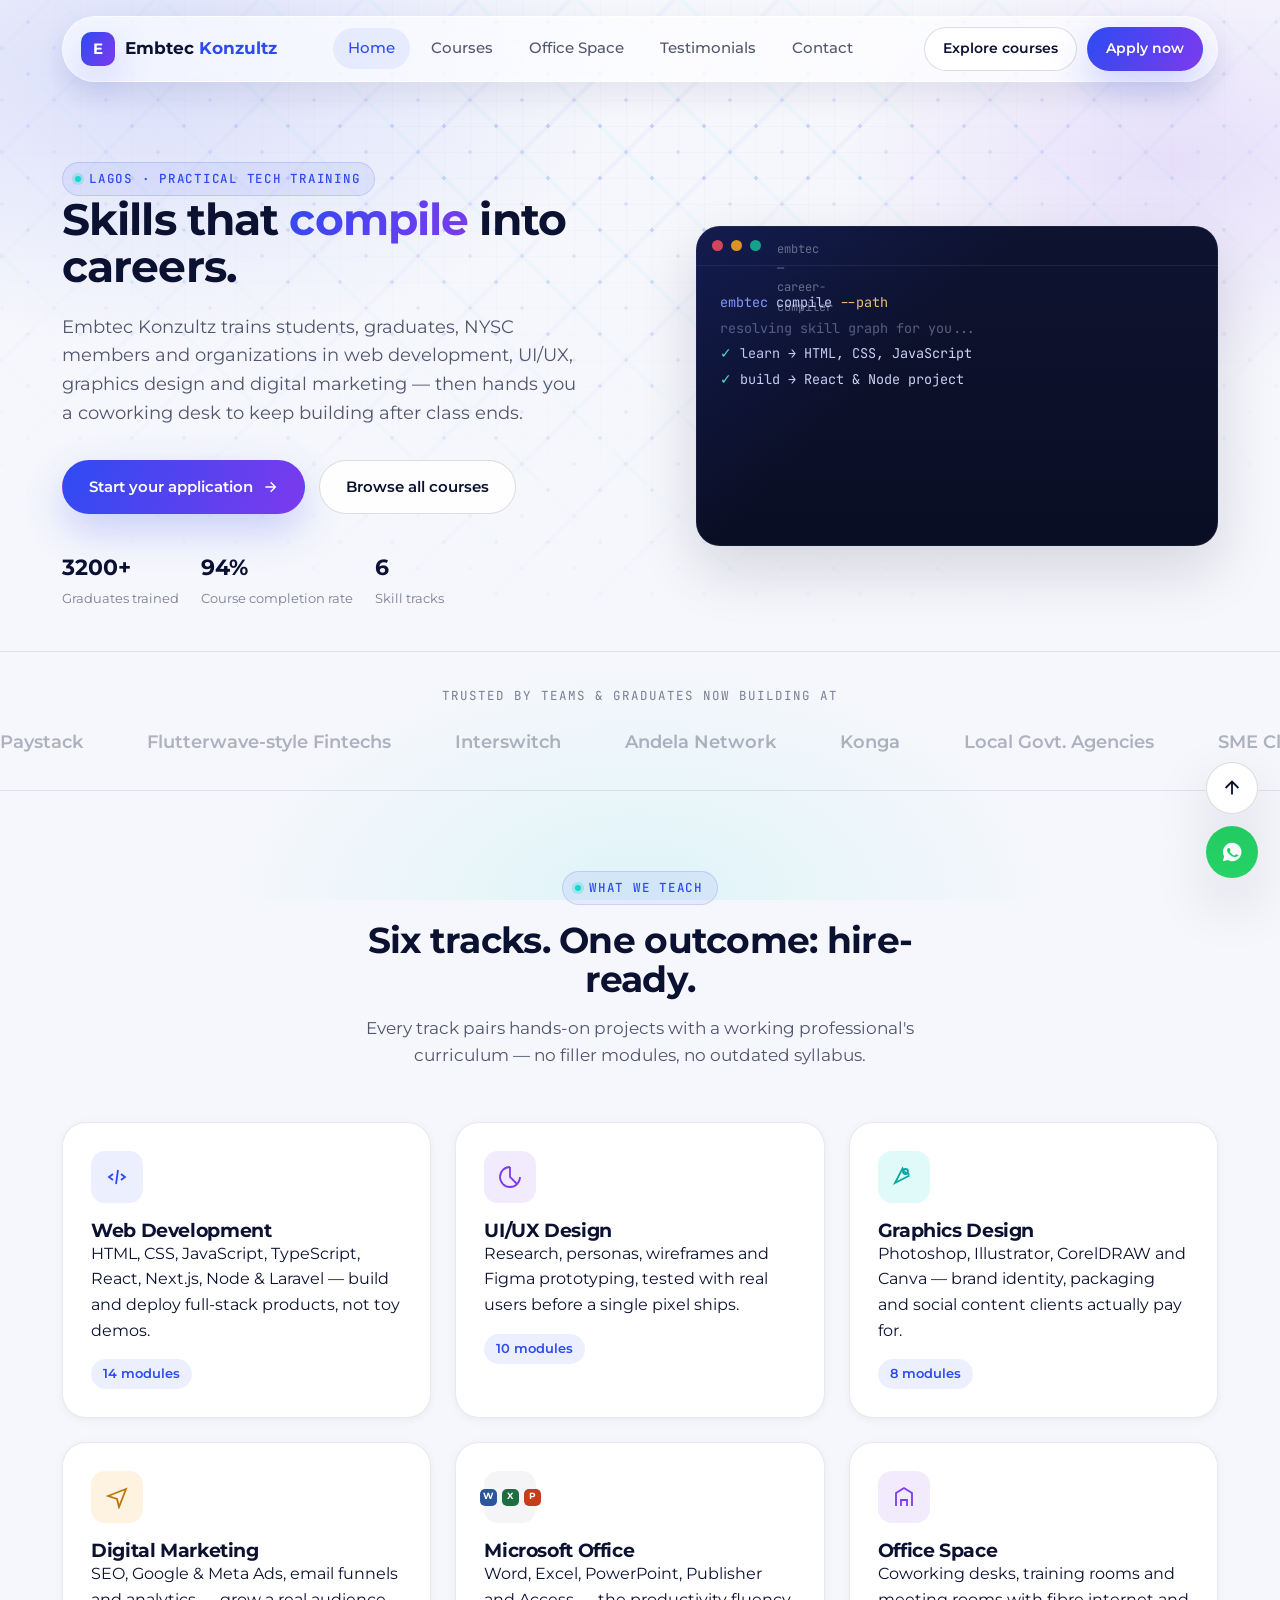
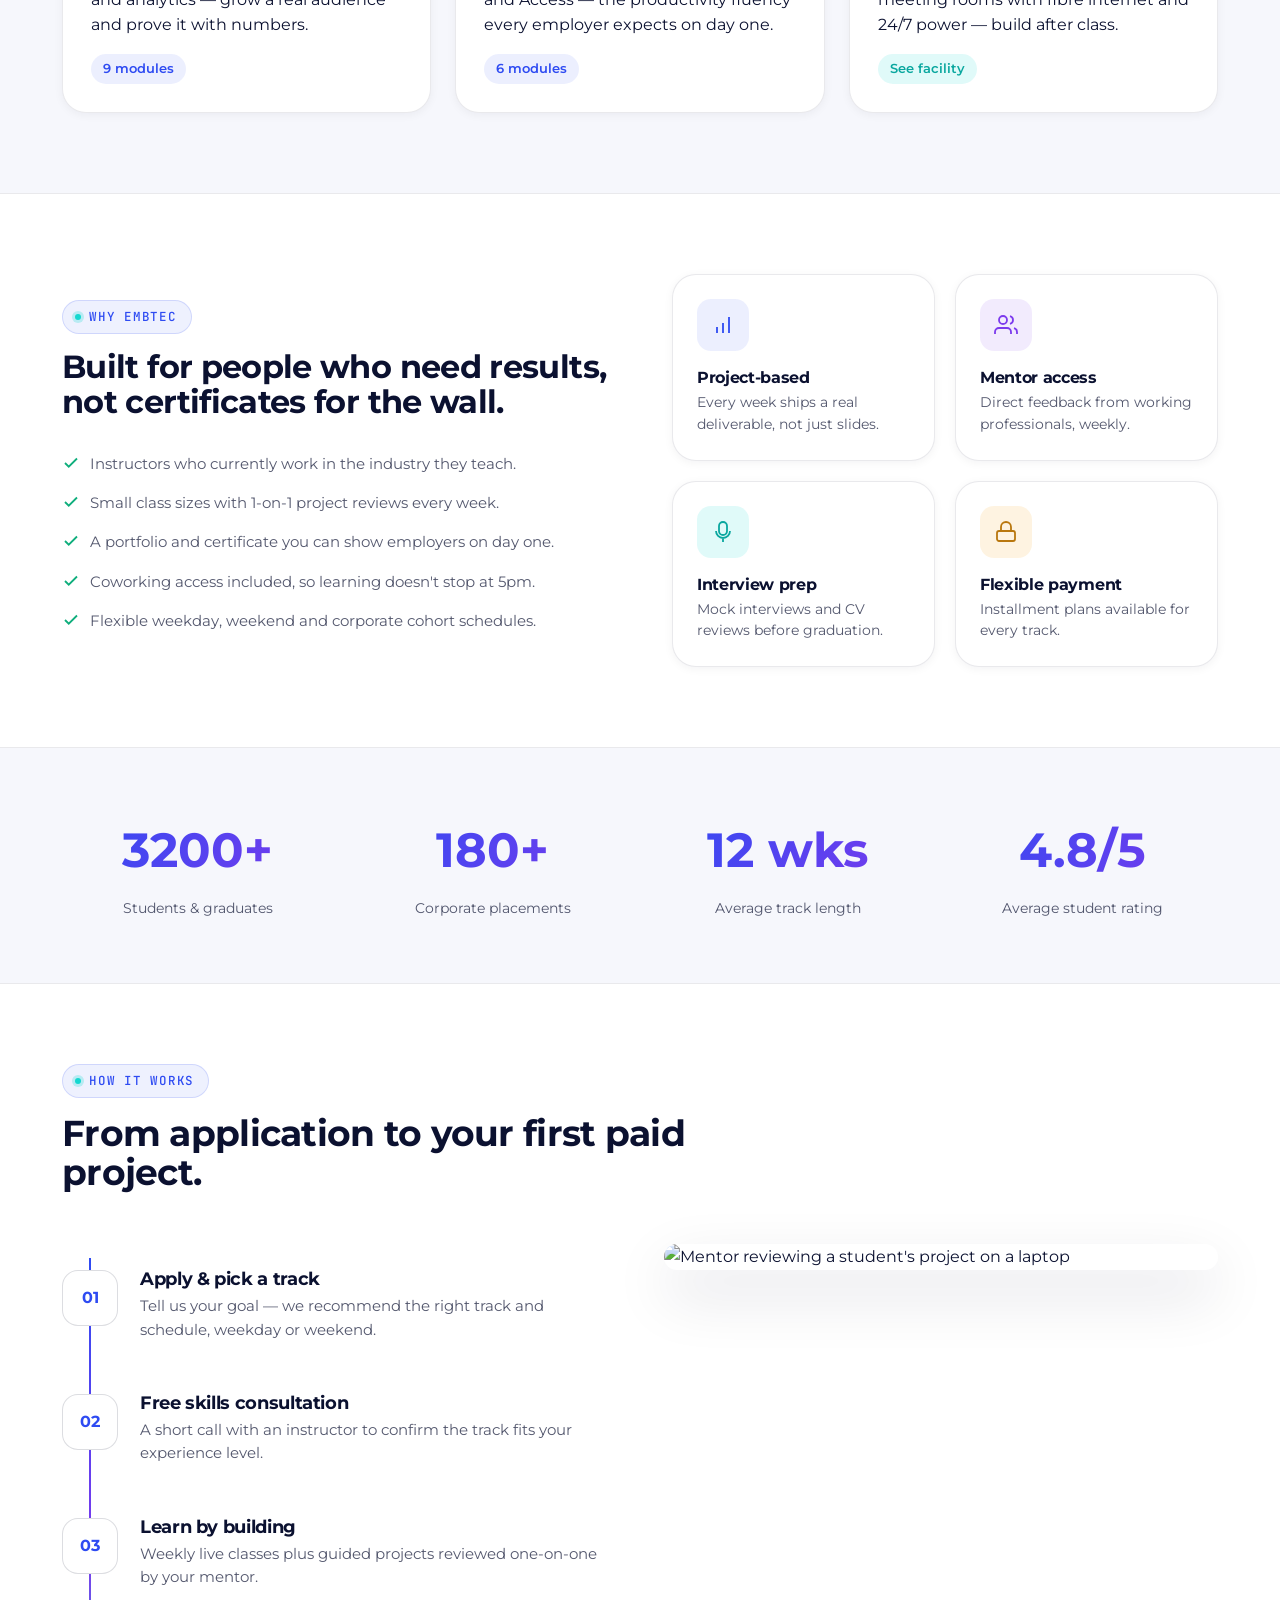
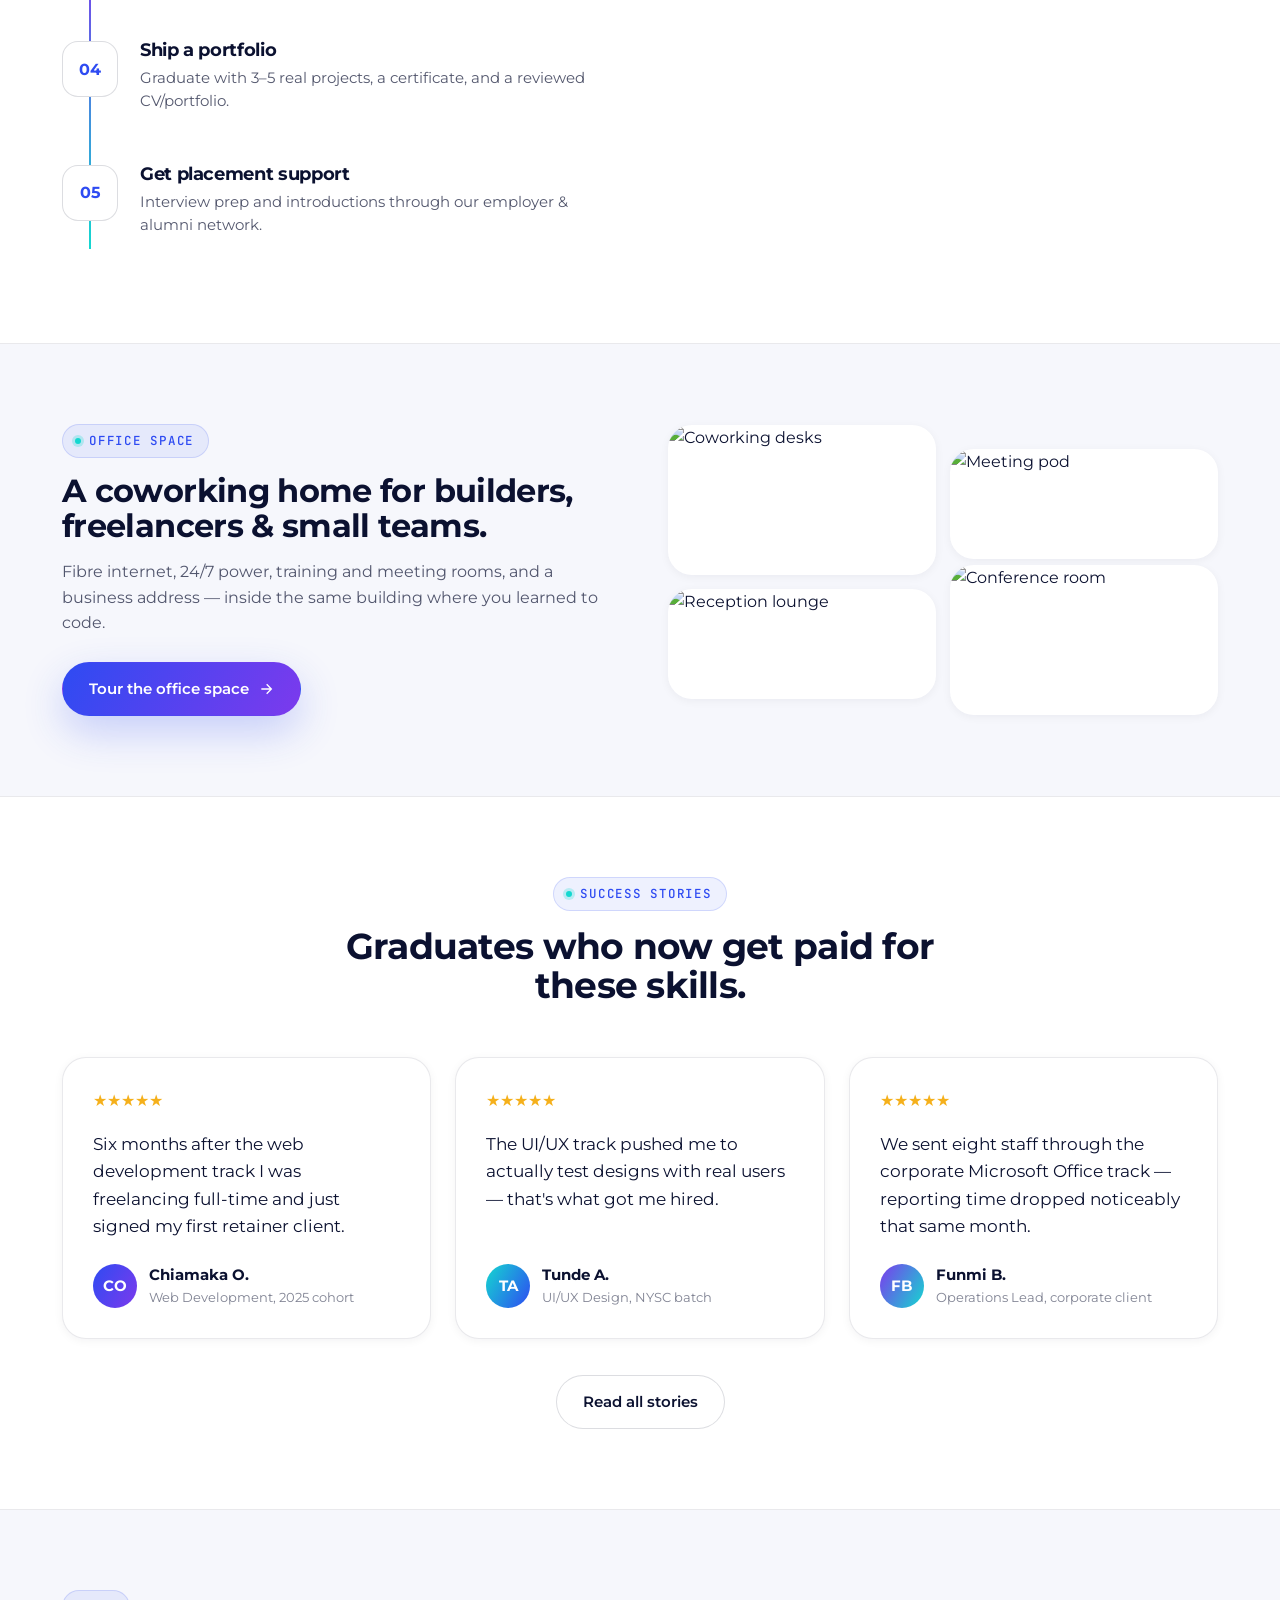
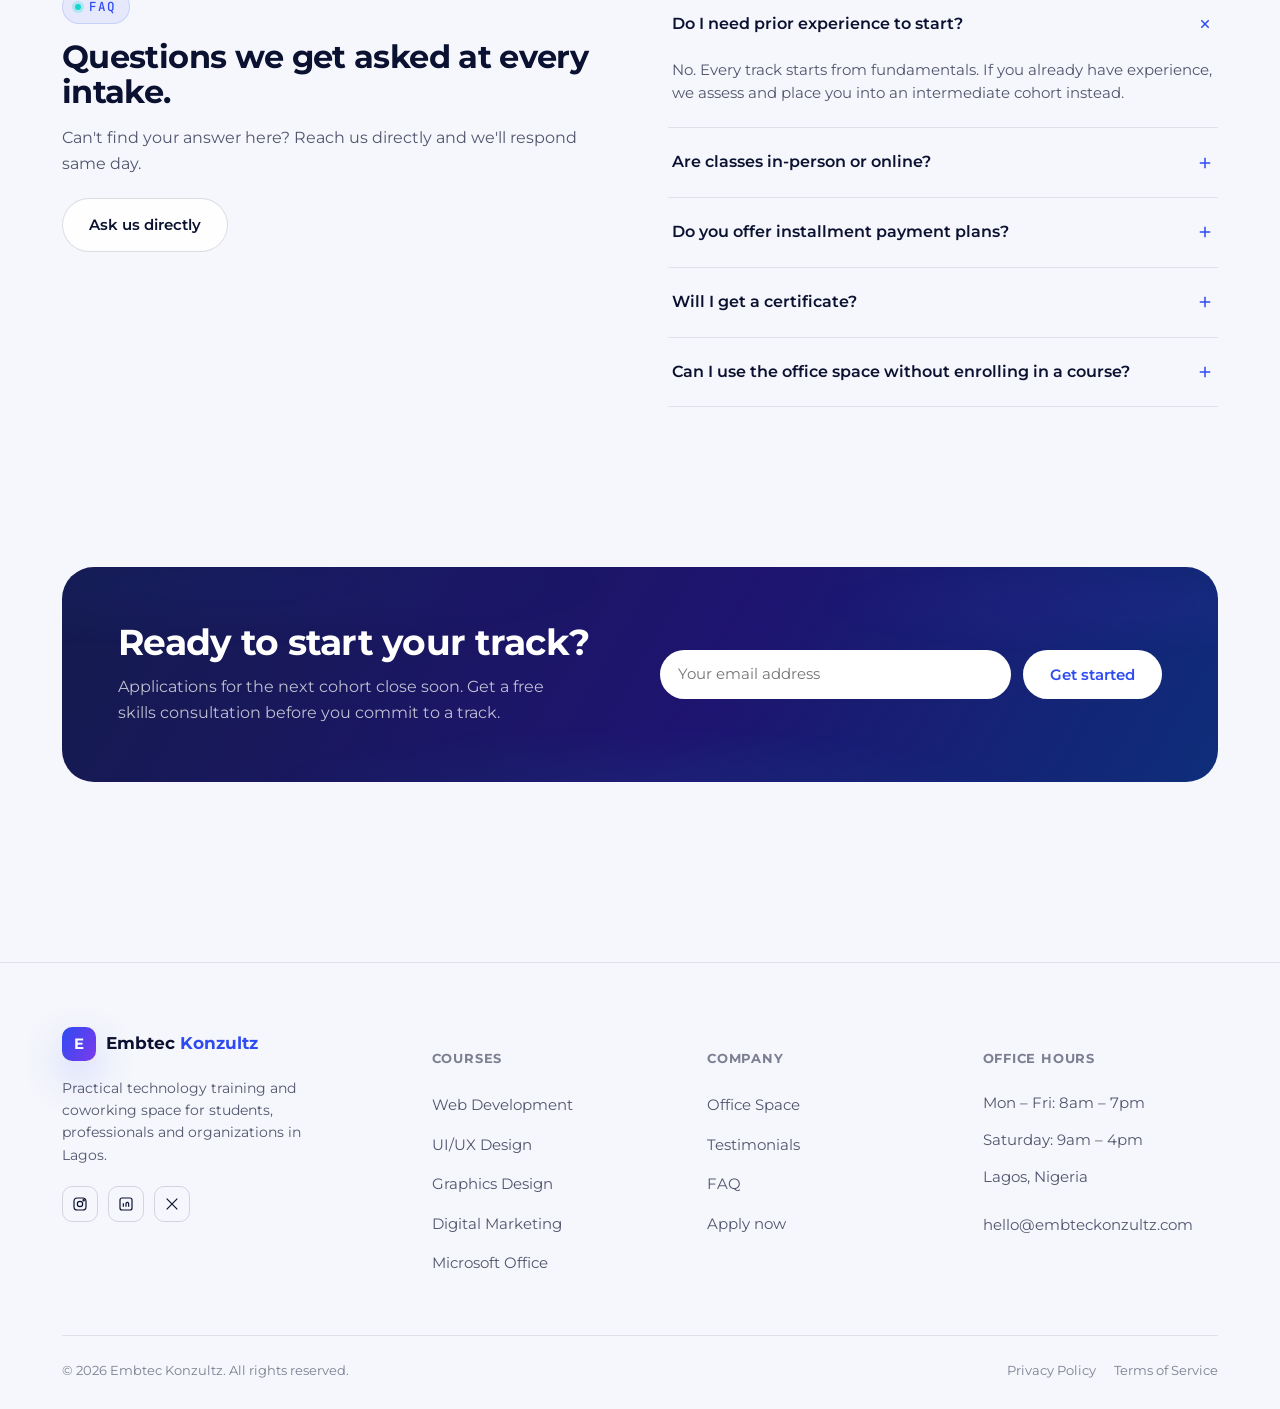
==== commit 2c9ae876: "Add files via upload" ====
--- a/index.html
+++ b/index.html
@@ -460,10 +460,10 @@
 .reveal-stagger.in > *:nth-child(8){ transition-delay:.45s; }
 
 /* ---------- Page hero (inner pages) ---------- */
-.page-hero{ padding:56px 0 48px; text-align:center; }
+.page-hero{ padding:22px 0 40px; text-align:center; }
 .page-hero h1{ font-size:clamp(23px,4.2vw,34px); margin-top:16px; }
 .page-hero p{ max-width:600px; margin:18px auto 0; color:var(--navy-70); font-size:17px; }
-.crumb{ font-size:13px; color:var(--navy-50); margin-bottom:14px; }
+.crumb{ font-size:13px; color:var(--navy-50); margin-bottom:10px; }
 .crumb a:hover{ color:var(--blue); }
 
 .section-pad{ padding:80px 0; }
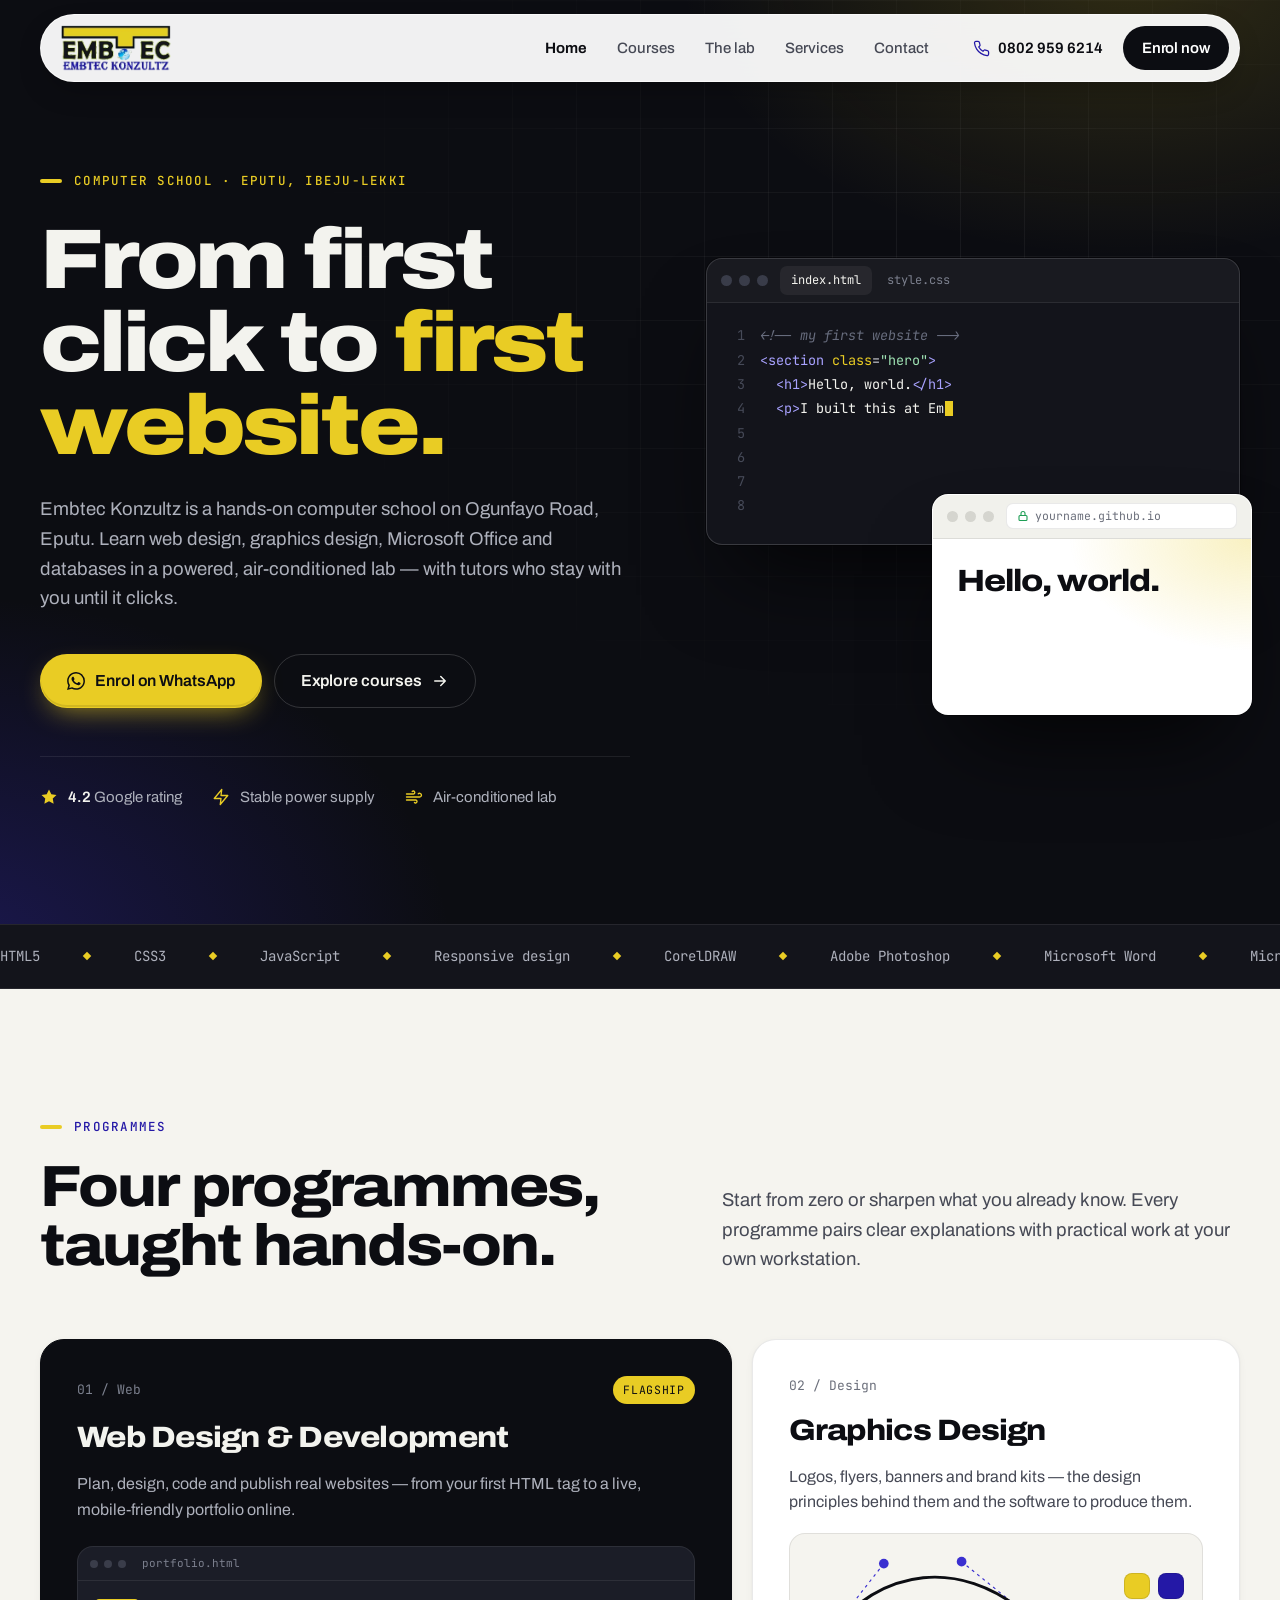
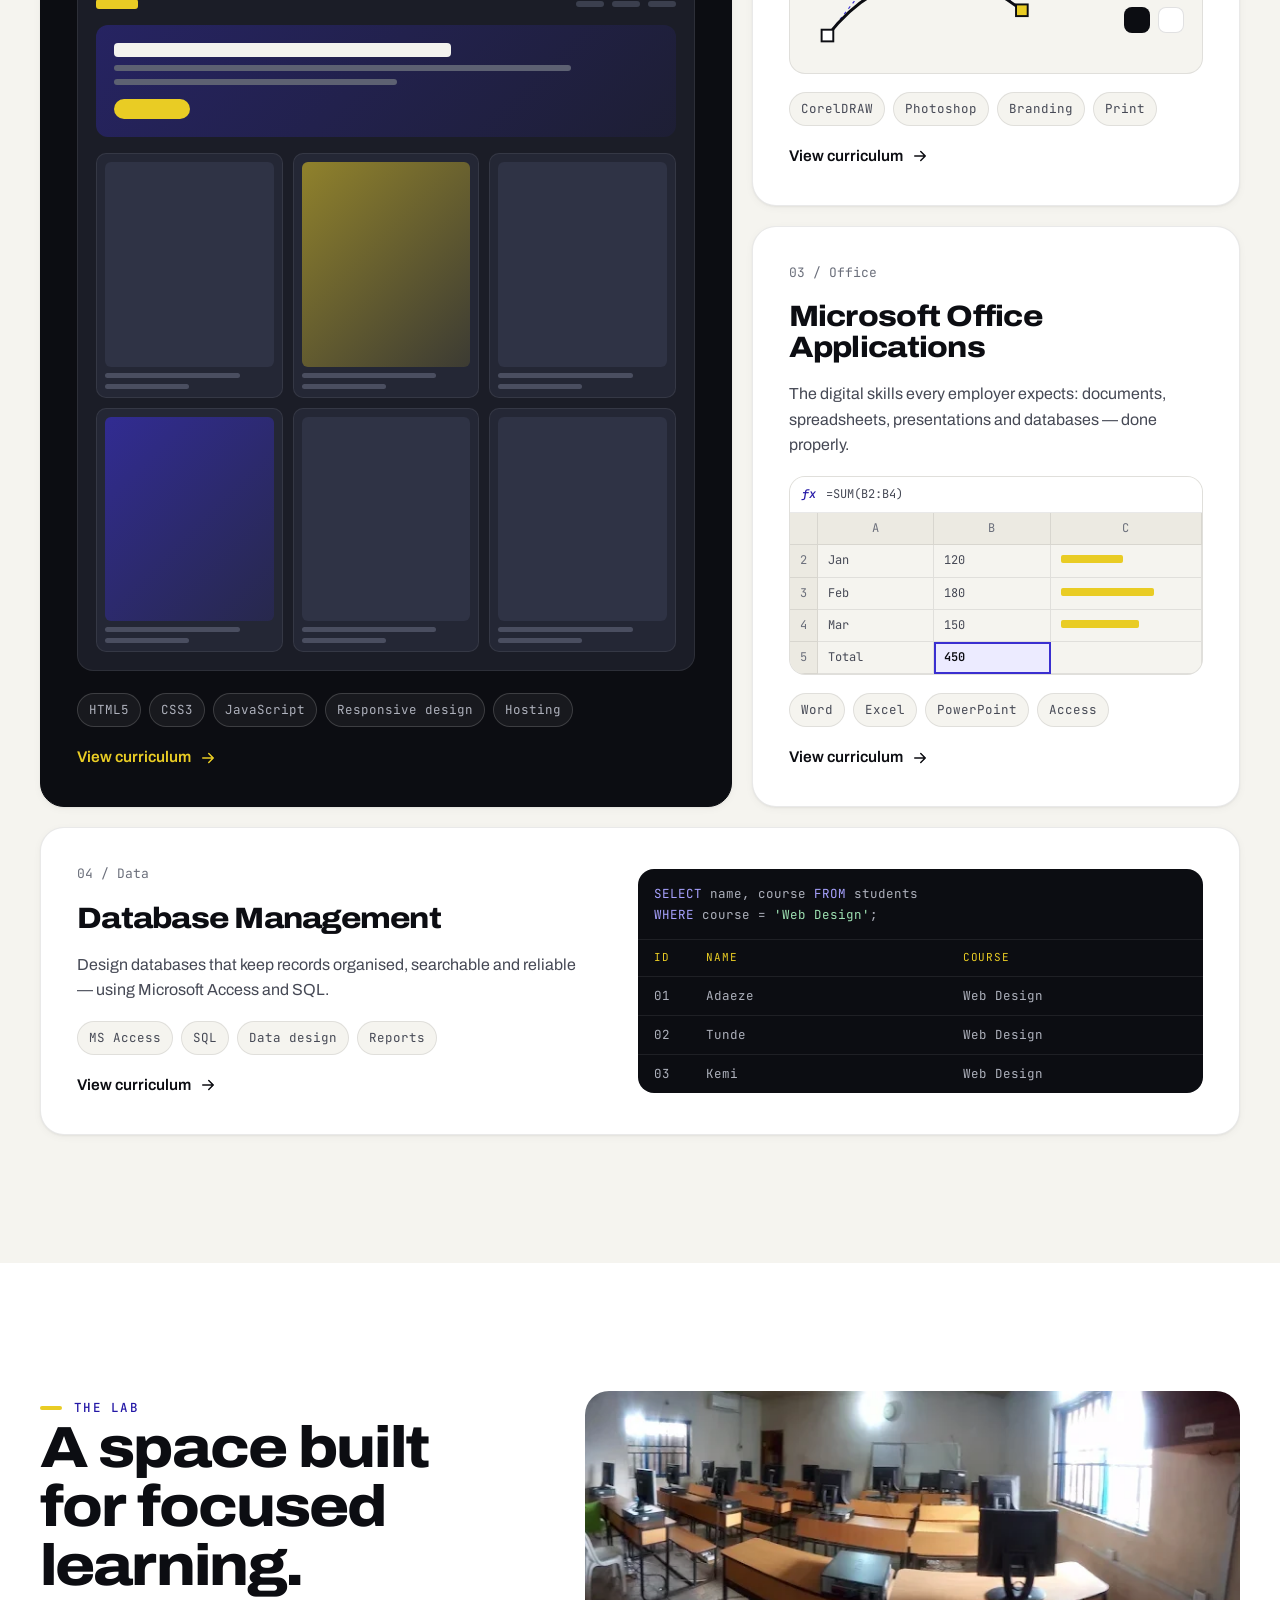
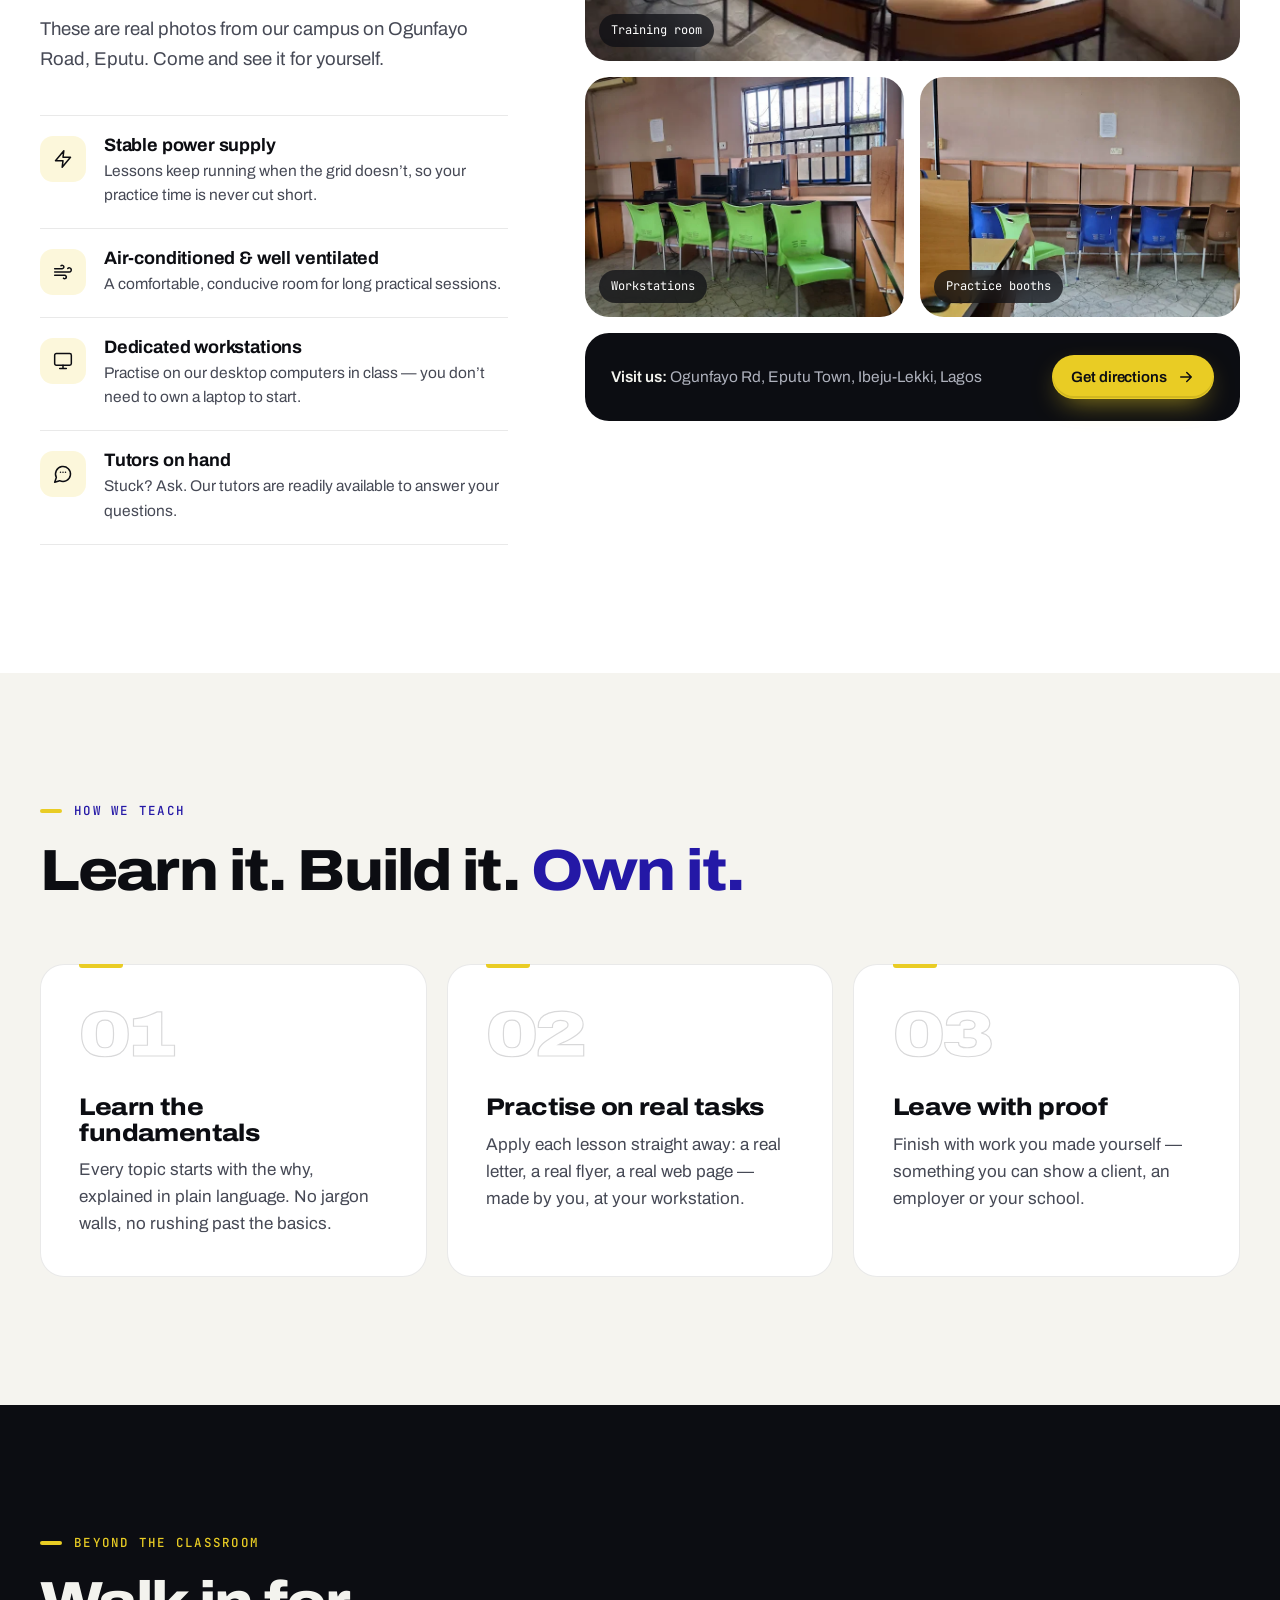
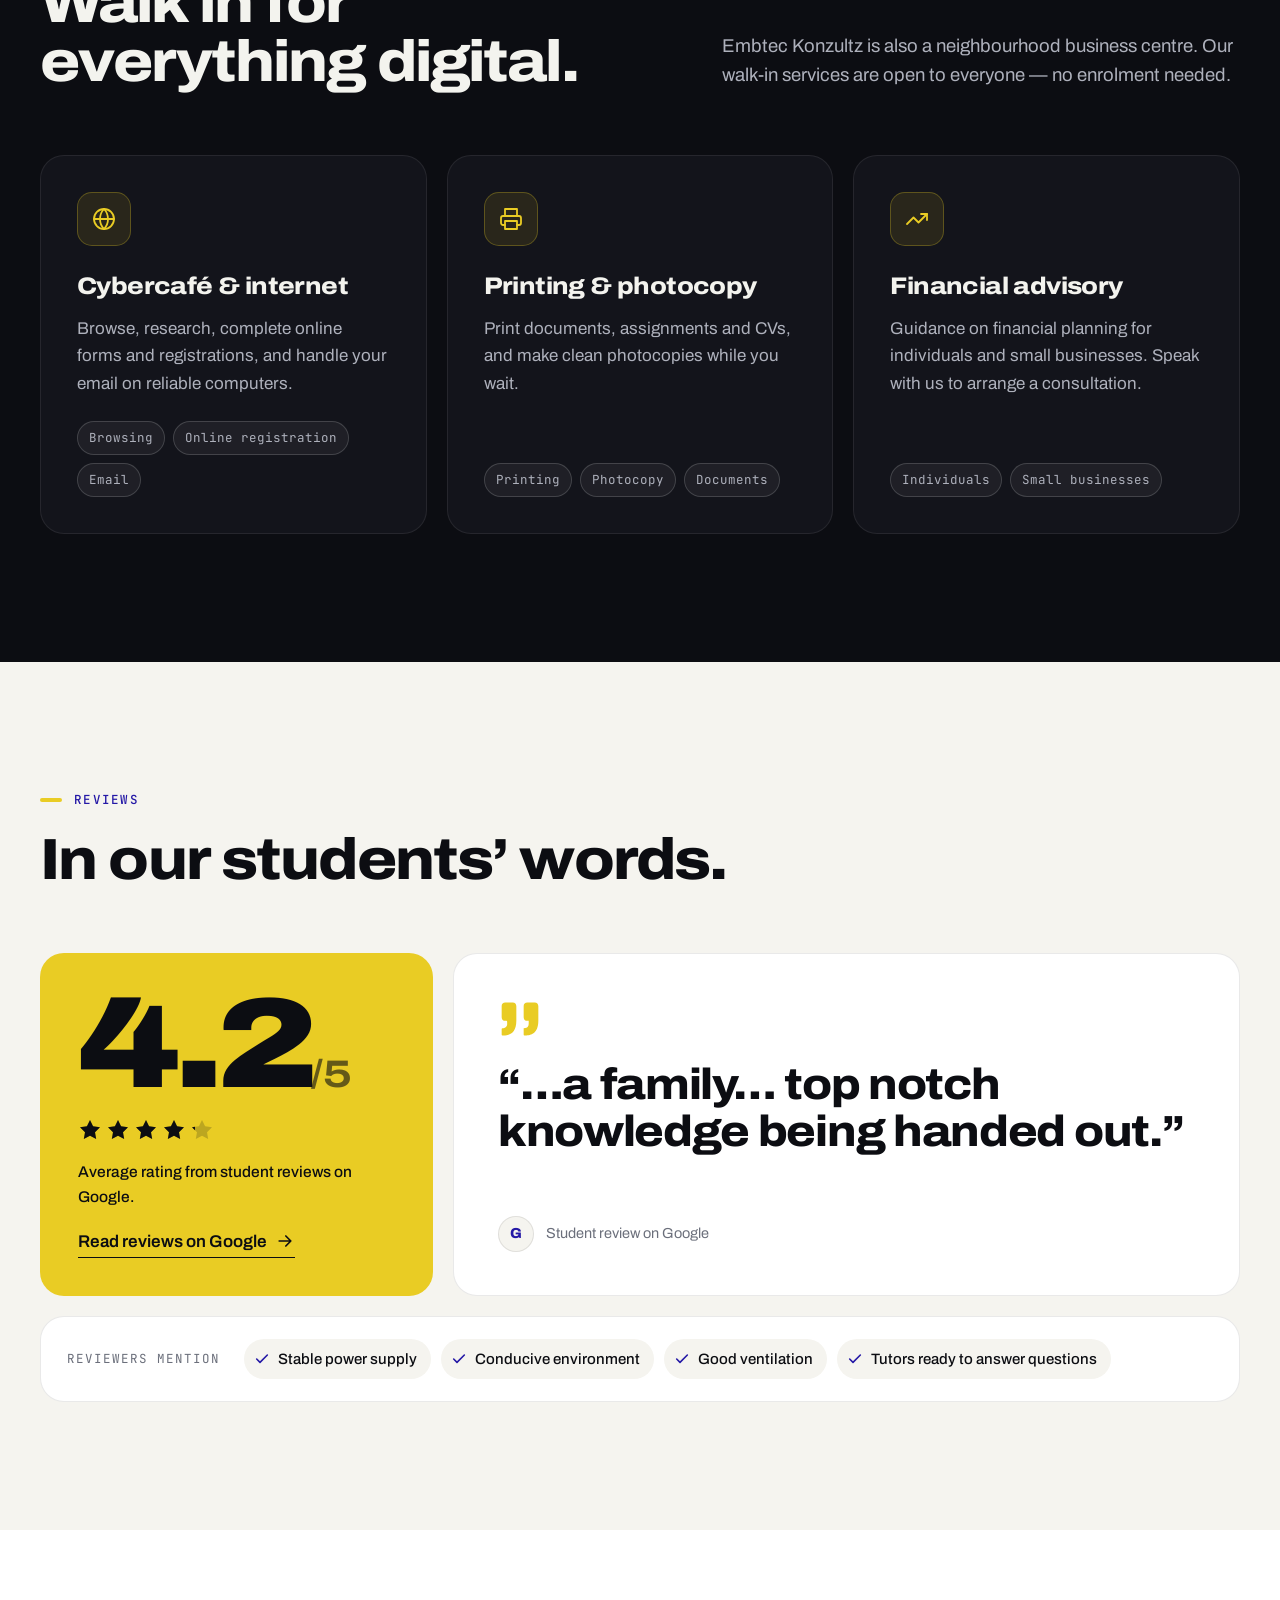
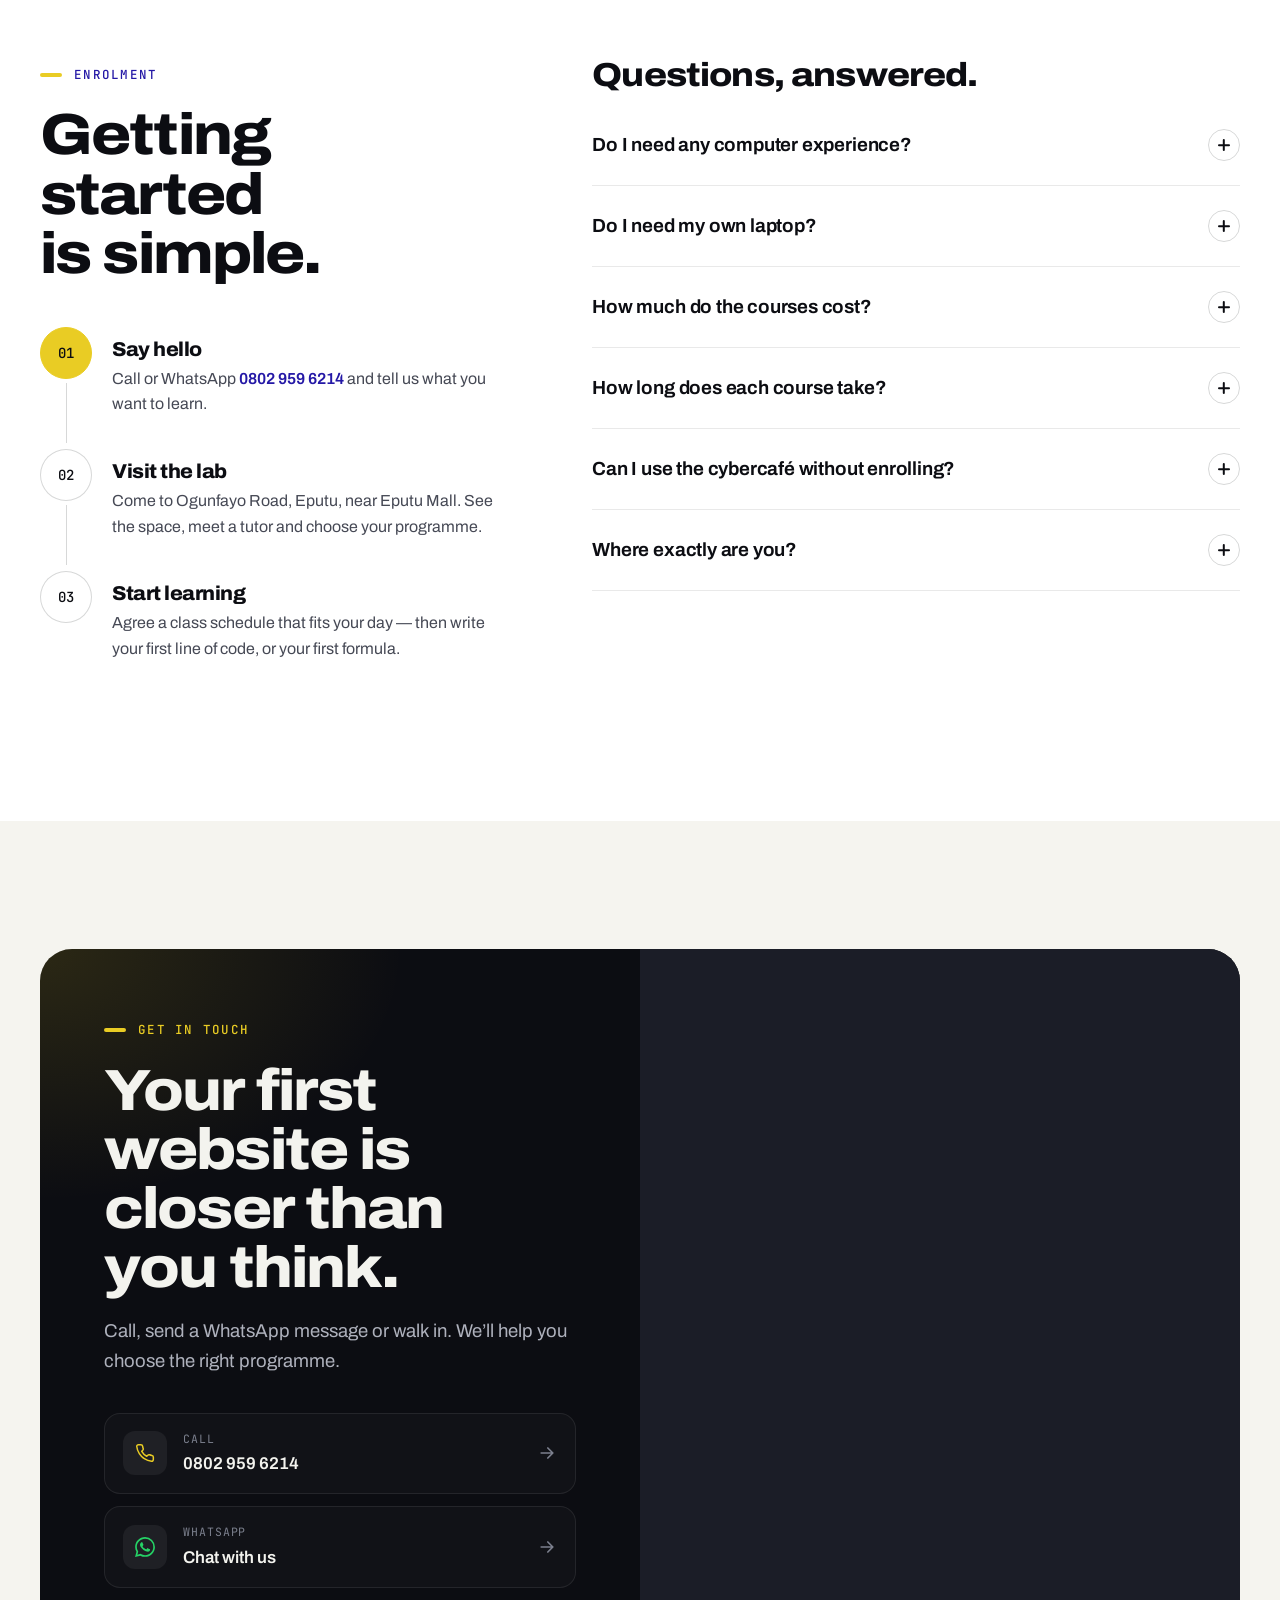
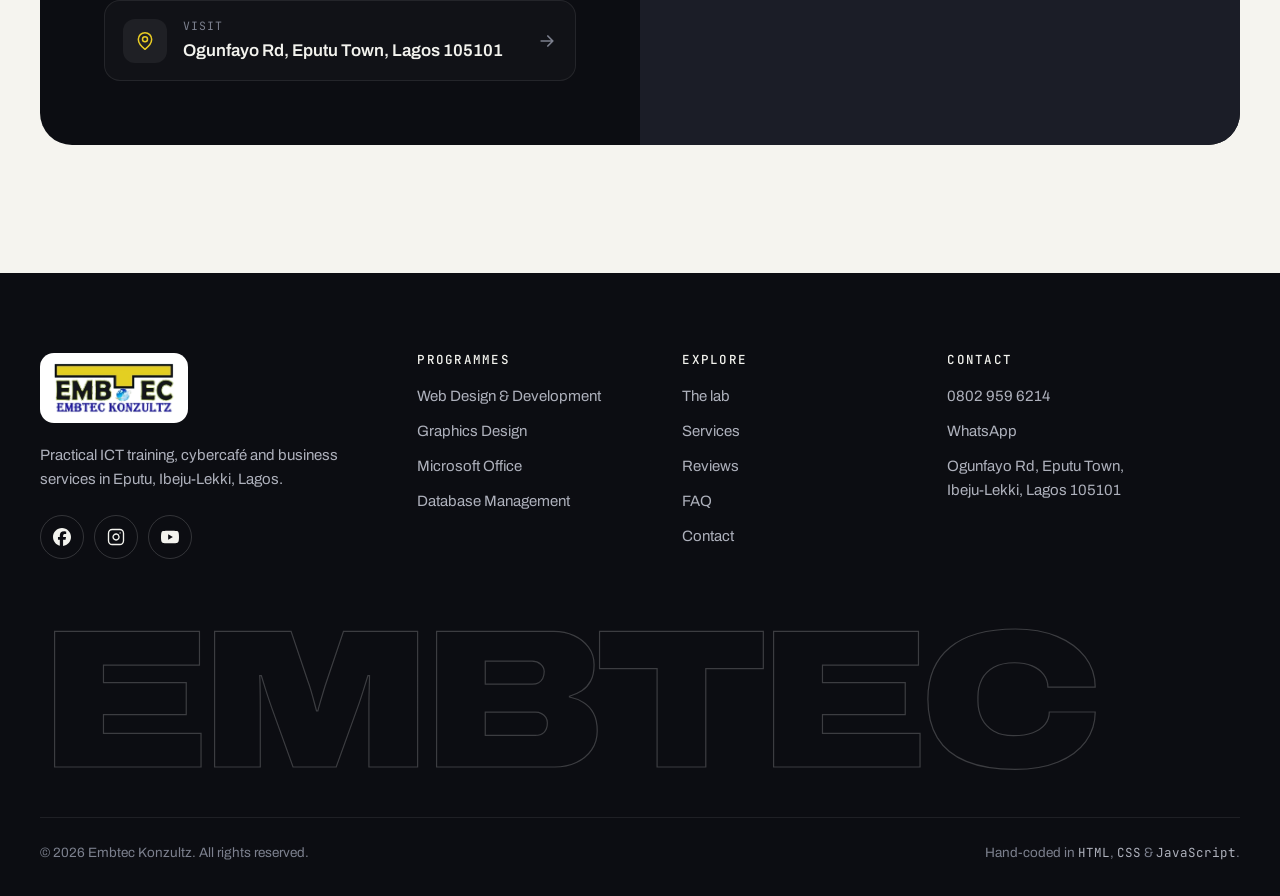
==== commit 08a96049: "Rebuild the Embtec Konzultz website Replace the previous site with a hand-coded, premium rebuild tha" ====
--- a/index.html
+++ b/index.html
@@ -1,1066 +1,557 @@
-<!DOCTYPE html>
-<html lang="en">
+<!doctype html>
+<html lang="en-NG">
 <head>
-<meta charset="UTF-8">
-<meta name="viewport" content="width=device-width, initial-scale=1.0">
-<title>Embtec Konzultz — Practical Tech Training &amp; Coworking in Lagos</title>
-<meta name="description" content="Embtec Konzultz trains students, graduates, NYSC members and organizations in web development, UI/UX, graphics design and digital marketing — with a coworking office space to build in.">
-<link rel="icon" href="data:image/svg+xml,<svg xmlns=%22http://www.w3.org/2000/svg%22 viewBox=%220 0 100 100%22><rect width=%22100%22 height=%22100%22 rx=%2224%22 fill=%22%232E4BF2%22/><text x=%2250%22 y=%2266%22 font-size=%2250%22 fill=%22white%22 text-anchor=%22middle%22 font-family=%22sans-serif%22>E</text></svg>">
-<link rel="preconnect" href="https://fonts.googleapis.com">
-<link rel="preconnect" href="https://fonts.gstatic.com" crossorigin>
-<link href="https://fonts.googleapis.com/css2?family=Montserrat:wght@400;500;600;700;800&family=JetBrains+Mono:wght@400;500&display=swap" rel="stylesheet">
-<style>
-/* ==========================================================================
-   EMBTEC KONZULTZ — DESIGN SYSTEM
-   Palette: royal blue / violet / cyan on a warm-white glass surface.
-   Display & Body: Montserrat · Code/mono: JetBrains Mono
-   Signature: the "compiling your future" terminal motif + isometric grid backdrop,
-   used consistently as the site's visual identity across all pages.
-   ========================================================================== */
-
-:root{
-  --blue: #2E4BF2;
-  --blue-dark: #1C2FB8;
-  --violet: #7C3AED;
-  --cyan: #14D8D0;
-  --emerald: #0FAE7C;
-  --amber: #F59E0B;
-  --red: #EF4444;
-
-  --navy: #0B1130;
-  --navy-70: rgba(11,17,48,.7);
-  --navy-50: rgba(11,17,48,.52);
-  --navy-30: rgba(11,17,48,.3);
-
-  --bg: #F6F7FC;
-  --surface: #FFFFFF;
-  --glass: rgba(255,255,255,.66);
-  --glass-strong: rgba(255,255,255,.86);
-  --line: rgba(11,17,48,.09);
-  --line-strong: rgba(11,17,48,.14);
-
-  --grad-brand: linear-gradient(120deg, var(--blue) 0%, var(--violet) 100%);
-  --grad-cyan: linear-gradient(120deg, var(--cyan) 0%, var(--blue) 100%);
-  --grad-mesh: radial-gradient(60% 50% at 12% 8%, rgba(46,75,242,.14) 0%, rgba(46,75,242,0) 60%),
-               radial-gradient(45% 40% at 92% 18%, rgba(124,58,237,.13) 0%, rgba(124,58,237,0) 60%),
-               radial-gradient(55% 45% at 50% 100%, rgba(20,216,208,.10) 0%, rgba(20,216,208,0) 60%);
-
-  --shadow-sm: 0 2px 10px rgba(11,17,48,.05);
-  --shadow-md: 0 12px 32px rgba(11,17,48,.08);
-  --shadow-lg: 0 24px 60px rgba(11,17,48,.14);
-  --shadow-brand: 0 16px 40px rgba(46,75,242,.24);
-
-  --radius-sm: 10px;
-  --radius-md: 16px;
-  --radius-lg: 24px;
-  --radius-xl: 32px;
-
-  --container: 1220px;
-  --ease: cubic-bezier(.16,.84,.44,1);
-}
-
-*,*::before,*::after{ box-sizing:border-box; }
-html{ scroll-behavior:smooth; }
-@media (prefers-reduced-motion: reduce){
-  html{ scroll-behavior:auto; }
-  *,*::before,*::after{ animation-duration:.001ms !important; animation-iteration-count:1 !important; transition-duration:.001ms !important; scroll-behavior:auto !important; }
-}
-
-body{
-  margin:0;
-  background:var(--bg);
-  color:var(--navy);
-  font-family:'Montserrat', -apple-system, BlinkMacSystemFont, 'Segoe UI', sans-serif;
-  font-size:16px;
-  line-height:1.6;
-  -webkit-font-smoothing:antialiased;
-  overflow-x:hidden;
-}
-
-h1,h2,h3,h4{
-  font-family:'Montserrat', sans-serif;
-  color:var(--navy);
-  margin:0;
-  letter-spacing:-.02em;
-  line-height:1.08;
-}
-p{ margin:0; }
-a{ color:inherit; text-decoration:none; }
-ul{ margin:0; padding:0; list-style:none; }
-button{ font-family:inherit; cursor:pointer; }
-img{ max-width:100%; display:block; }
-
-.mono{ font-family:'JetBrains Mono', ui-monospace, monospace; }
-
-.container{ max-width:var(--container); margin:0 auto; padding:0 32px; }
-@media (max-width:640px){ .container{ padding:0 20px; } }
-
-section{ position:relative; }
-
-.eyebrow{
-  display:inline-flex; align-items:center; gap:8px;
-  font-family:'JetBrains Mono', monospace;
-  font-size:12.5px; font-weight:500; letter-spacing:.06em; text-transform:uppercase;
-  color:var(--blue);
-  background:rgba(46,75,242,.08);
-  border:1px solid rgba(46,75,242,.16);
-  padding:6px 14px 6px 12px;
-  border-radius:100px;
-}
-.eyebrow::before{ content:''; width:6px; height:6px; border-radius:50%; background:var(--cyan); box-shadow:0 0 0 3px rgba(20,216,208,.25); }
-
-.section-head{ max-width:640px; margin-bottom:52px; }
-.section-head.center{ margin-left:auto; margin-right:auto; text-align:center; }
-.section-head h2{ font-size:clamp(24px,3.4vw,36px); margin-top:16px; }
-.section-head p{ margin-top:16px; font-size:17px; color:var(--navy-70); }
-
-/* ---------- Ambient background: blueprint dot-grid pattern ---------- */
-.ambient{
-  position:fixed; inset:0; z-index:-2; pointer-events:none;
-  background:var(--grad-mesh), var(--bg);
-}
-.ambient::before{
-  content:'';
-  position:absolute; inset:-12%;
-  opacity:.4; /* pattern sits at 60% transparency over the surface */
-  background-image:
-    radial-gradient(rgba(46,75,242,.55) 1.6px, transparent 1.7px),
-    radial-gradient(rgba(124,58,237,.4) 1.6px, transparent 1.7px),
-    linear-gradient(rgba(11,17,48,.05) 1px, transparent 1px),
-    linear-gradient(90deg, rgba(11,17,48,.05) 1px, transparent 1px);
-  background-size: 52px 52px, 52px 52px, 26px 26px, 26px 26px;
-  background-position: 0 0, 26px 26px, 0 0, 0 0;
-  mask-image: radial-gradient(75% 65% at 50% 18%, #000 0%, transparent 78%);
-  animation: driftGrid 110s linear infinite;
-}
-.ambient::after{
-  content:'';
-  position:absolute; inset:-12%;
-  opacity:.4; /* pattern sits at 60% transparency over the surface */
-  background-image:
-    linear-gradient(45deg, transparent 48%, rgba(20,216,208,.12) 49%, rgba(20,216,208,.12) 51%, transparent 52%),
-    linear-gradient(-45deg, transparent 48%, rgba(46,75,242,.1) 49%, rgba(46,75,242,.1) 51%, transparent 52%);
-  background-size: 104px 104px, 104px 104px;
-  mask-image: radial-gradient(75% 65% at 50% 18%, #000 0%, transparent 78%);
-  animation: driftGrid 110s linear infinite reverse;
-}
-@keyframes driftGrid{ from{ transform:translate3d(0,0,0); } to{ transform:translate3d(-52px,-52px,0); } }
-
-/* ---------- Glass surfaces ---------- */
-.glass{
-  background:var(--glass);
-  backdrop-filter: blur(18px) saturate(1.4);
-  -webkit-backdrop-filter: blur(18px) saturate(1.4);
-  border:1px solid rgba(255,255,255,.7);
-  box-shadow: var(--shadow-md);
-}
-.card{
-  background:var(--surface);
-  border:1px solid var(--line);
-  border-radius:var(--radius-lg);
-  box-shadow:var(--shadow-sm);
-  transition: transform .35s var(--ease), box-shadow .35s var(--ease), border-color .35s var(--ease);
-}
-.card:hover{ transform:translateY(-6px); box-shadow:var(--shadow-lg); border-color:rgba(46,75,242,.22); }
-
-/* ---------- Buttons ---------- */
-.btn{
-  display:inline-flex; align-items:center; justify-content:center; gap:9px;
-  padding:14px 26px;
-  border-radius:100px;
-  font-weight:600; font-size:15px;
-  border:1px solid transparent;
-  transition: transform .28s var(--ease), box-shadow .28s var(--ease), background .28s var(--ease), border-color .28s var(--ease), color .28s var(--ease);
-  white-space:nowrap;
-  position:relative;
-  overflow:hidden;
-}
-.btn:active{ transform:scale(.97); }
-.btn-primary{
-  background:var(--grad-brand); color:#fff;
-  box-shadow: var(--shadow-brand);
-}
-.btn-primary:hover{ transform:translateY(-2px); box-shadow:0 22px 46px rgba(46,75,242,.32); }
-.btn-ghost{
-  background:var(--glass-strong); color:var(--navy);
-  border-color:var(--line-strong);
-}
-.btn-ghost:hover{ border-color:var(--blue); color:var(--blue); transform:translateY(-2px); }
-.btn-sm{ padding:10px 18px; font-size:13.5px; }
-.btn .ico{ width:16px; height:16px; }
-
-.ripple{ position:relative; overflow:hidden; }
-.ripple .ripple-dot{
-  position:absolute; border-radius:50%; background:rgba(255,255,255,.5);
-  transform:scale(0); animation:ripple .6s ease-out;
-  pointer-events:none;
-}
-@keyframes ripple{ to{ transform:scale(3); opacity:0; } }
-
-/* ---------- Header ---------- */
-.site-header{
-  position:sticky; top:0; z-index:100;
-  padding:16px 0;
-  transition: padding .3s var(--ease), box-shadow .3s var(--ease);
-}
-.site-header .bar{
-  display:flex; align-items:center; justify-content:space-between;
-  gap:24px;
-  padding:10px 14px 10px 18px;
-  border-radius:100px;
-}
-.site-header.scrolled{ padding:10px 0; }
-.site-header.scrolled .bar{ box-shadow:var(--shadow-md); }
-
-.brand{ display:flex; align-items:center; gap:10px; font-weight:700; font-size:17px; }
-.brand-mark{
-  width:34px; height:34px; border-radius:10px;
-  background:var(--grad-brand);
-  display:flex; align-items:center; justify-content:center;
-  color:#fff; font-family:'Montserrat',sans-serif; font-weight:700; font-size:15px;
-  box-shadow:var(--shadow-brand);
-}
-.brand-name b{ color:var(--blue); }
-
-.main-nav{ display:flex; align-items:center; gap:6px; }
-.main-nav a{
-  padding:9px 15px; border-radius:100px; font-size:14.5px; font-weight:500; color:var(--navy-70);
-  transition: color .25s var(--ease), background .25s var(--ease);
-}
-.main-nav a:hover, .main-nav a.active{ color:var(--blue); background:rgba(46,75,242,.08); }
-
-.header-actions{ display:flex; align-items:center; gap:10px; }
-.nav-toggle{ display:none; width:42px; height:42px; border-radius:12px; border:1px solid var(--line-strong); background:var(--glass-strong); align-items:center; justify-content:center; }
-.nav-toggle span{ display:block; width:18px; height:2px; background:var(--navy); position:relative; }
-.nav-toggle span::before,.nav-toggle span::after{ content:''; position:absolute; left:0; width:18px; height:2px; background:var(--navy); transition:transform .25s var(--ease); }
-.nav-toggle span::before{ top:-6px; } .nav-toggle span::after{ top:6px; }
-
-@media (max-width:900px){
-  .main-nav{ position:fixed; inset:78px 16px auto 16px; flex-direction:column; align-items:stretch; padding:14px; border-radius:20px; gap:2px;
-    background:var(--glass-strong); backdrop-filter:blur(20px); box-shadow:var(--shadow-lg); border:1px solid var(--line);
-    transform:translateY(-14px); opacity:0; visibility:hidden; transition:all .3s var(--ease); }
-  .main-nav.open{ transform:translateY(0); opacity:1; visibility:visible; }
-  .main-nav a{ padding:13px 16px; }
-  .nav-toggle{ display:flex; }
-  .header-actions .btn-ghost{ display:none; }
-}
-
-/* ---------- Hero / terminal signature ---------- */
-.hero{ padding:64px 0 40px; }
-.hero-grid{ display:grid; grid-template-columns:1.05fr .95fr; gap:56px; align-items:center; }
-@media (max-width:980px){ .hero-grid{ grid-template-columns:1fr; } }
-
-.hero-copy h1{ font-size:clamp(26px,4.6vw,44px); }
-.hero-copy h1 .accent{ background:var(--grad-brand); -webkit-background-clip:text; background-clip:text; color:transparent; }
-.hero-copy p.lead{ margin-top:22px; font-size:18px; color:var(--navy-70); max-width:520px; }
-.hero-cta{ display:flex; align-items:center; gap:14px; margin-top:32px; flex-wrap:wrap; }
-.hero-trust{ display:flex; align-items:center; gap:22px; margin-top:36px; flex-wrap:wrap; }
-.hero-trust .stat b{ display:block; font-family:'Montserrat',sans-serif; font-weight:700; font-size:22px; }
-.hero-trust .stat span{ font-size:12.5px; color:var(--navy-50); }
-
-.terminal{
-  border-radius:var(--radius-lg);
-  background:linear-gradient(180deg,#0E1330 0%, #0A0E24 100%);
-  box-shadow: var(--shadow-lg), 0 0 0 1px rgba(255,255,255,.05) inset;
-  overflow:hidden;
-  position:relative;
-}
-.terminal::after{
-  content:''; position:absolute; inset:0; pointer-events:none; border-radius:inherit;
-  background:linear-gradient(135deg, rgba(46,75,242,.16), transparent 40%);
-}
-.terminal-bar{ display:flex; align-items:center; gap:8px; padding:14px 16px; border-bottom:1px solid rgba(255,255,255,.08); }
-.terminal-bar span{ width:11px; height:11px; border-radius:50%; }
-.terminal-bar span:nth-child(1){ background:#EF4444; } .terminal-bar span:nth-child(2){ background:#F59E0B; } .terminal-bar span:nth-child(3){ background:#0FAE7C; }
-.terminal-bar .t-title{ margin-left:8px; font-family:'JetBrains Mono',monospace; font-size:12px; color:rgba(255,255,255,.4); }
-.terminal-body{ padding:24px 24px 30px; font-family:'JetBrains Mono',monospace; font-size:13.5px; line-height:1.9; color:#CBD3F5; min-height:280px; }
-.terminal-body .muted{ color:rgba(203,211,245,.4); }
-.terminal-body .ok{ color:#4EEBC2; }
-.terminal-body .k{ color:#8EA1FF; }
-.terminal-body .v{ color:#F5C36B; }
-.terminal-cursor{ display:inline-block; width:8px; height:15px; background:var(--cyan); vertical-align:-2px; animation:blink 1s step-end infinite; }
-@keyframes blink{ 50%{ opacity:0; } }
-
-/* ---------- Marquee / logos ---------- */
-.marquee-wrap{ padding:34px 0; border-top:1px solid var(--line); border-bottom:1px solid var(--line); overflow:hidden; }
-.marquee-label{ text-align:center; font-size:12.5px; letter-spacing:.08em; text-transform:uppercase; color:var(--navy-50); margin-bottom:22px; }
-.marquee{ display:flex; gap:64px; width:max-content; animation:scrollX 26s linear infinite; }
-@keyframes scrollX{ from{ transform:translateX(0); } to{ transform:translateX(-50%); } }
-.marquee .logo-item{ font-family:'Montserrat',sans-serif; font-weight:600; font-size:18px; color:var(--navy-30); white-space:nowrap; display:flex; align-items:center; gap:8px; }
-
-/* ---------- Grids ---------- */
-.grid{ display:grid; gap:24px; }
-.grid-2{ grid-template-columns:repeat(2,1fr); }
-.grid-3{ grid-template-columns:repeat(3,1fr); }
-.grid-4{ grid-template-columns:repeat(4,1fr); }
-@media (max-width:980px){ .grid-3,.grid-4{ grid-template-columns:repeat(2,1fr); } }
-@media (max-width:640px){ .grid-2,.grid-3,.grid-4{ grid-template-columns:1fr; } }
-
-/* ---------- Icon tile ---------- */
-.icon-tile{
-  width:52px; height:52px; border-radius:14px;
-  display:flex; align-items:center; justify-content:center;
-  background:rgba(46,75,242,.09); color:var(--blue);
-  margin-bottom:18px;
-}
-.icon-tile svg{ width:24px; height:24px; }
-.icon-tile.violet{ background:rgba(124,58,237,.1); color:var(--violet); }
-.icon-tile.cyan{ background:rgba(20,216,208,.13); color:#0AA79F; }
-.icon-tile.amber{ background:rgba(245,158,11,.12); color:#B9770E; }
-.icon-tile.office-trio{ background:rgba(11,17,48,.04); gap:5px; }
-.office-mini{
-  width:17px; height:17px; border-radius:5px; flex:none;
-  display:flex; align-items:center; justify-content:center;
-  font-family:'Montserrat',sans-serif; font-weight:700; font-size:8.5px; color:#fff;
-}
-.office-mini.word{ background:#2B579A; }
-.office-mini.excel{ background:#1D6F42; }
-.office-mini.ppt{ background:#C43E1C; }
-
-/* ---------- Pills / badges ---------- */
-.pill{ display:inline-flex; align-items:center; gap:6px; padding:5px 12px; border-radius:100px; font-size:12.5px; font-weight:600; }
-.pill-blue{ background:rgba(46,75,242,.09); color:var(--blue); }
-.pill-cyan{ background:rgba(20,216,208,.13); color:#0AA79F; }
-.pill-amber{ background:rgba(245,158,11,.12); color:#B9770E; }
-.pill-emerald{ background:rgba(15,174,124,.12); color:var(--emerald); }
-
-/* ---------- Stats counters ---------- */
-.stat-band{ padding:64px 0; }
-.stat-item{ text-align:center; }
-.stat-item .num{ font-family:'Montserrat',sans-serif; font-weight:700; font-size:clamp(34px,4.4vw,48px); background:var(--grad-brand); -webkit-background-clip:text; background-clip:text; color:transparent; }
-.stat-item .lbl{ margin-top:8px; font-size:14px; color:var(--navy-70); }
-
-/* ---------- Tabs / filters ---------- */
-.filter-row{ display:flex; gap:10px; flex-wrap:wrap; margin-bottom:36px; }
-.filter-chip{
-  padding:10px 18px; border-radius:100px; font-size:13.5px; font-weight:600;
-  background:var(--surface); border:1px solid var(--line-strong); color:var(--navy-70);
-  transition:all .25s var(--ease);
-}
-.filter-chip:hover{ border-color:var(--blue); color:var(--blue); }
-.filter-chip.active{ background:var(--grad-brand); color:#fff; border-color:transparent; box-shadow:var(--shadow-brand); }
-
-/* ---------- Course card ---------- */
-.course-card{ padding:24px; display:flex; flex-direction:column; height:100%; }
-.course-top{ display:flex; align-items:center; justify-content:space-between; margin-bottom:16px; }
-.course-card h3{ font-size:19px; margin-top:14px; }
-.course-card .desc{ margin-top:8px; color:var(--navy-70); font-size:14.5px; flex-grow:1; }
-.course-meta{ display:flex; align-items:center; gap:14px; margin-top:18px; font-size:13px; color:var(--navy-50); flex-wrap:wrap; }
-.course-meta .m-item{ display:flex; align-items:center; gap:5px; }
-.course-meta svg{ width:14px; height:14px; }
-.course-foot{ display:flex; align-items:center; justify-content:space-between; margin-top:20px; padding-top:18px; border-top:1px solid var(--line); }
-.price{ font-family:'Montserrat',sans-serif; font-weight:700; font-size:18px; }
-.price small{ font-family:'Montserrat',sans-serif; font-weight:500; font-size:12px; color:var(--navy-50); }
-
-/* ---------- Process / roadmap ---------- */
-.roadmap{ position:relative; }
-.roadmap-line{ position:absolute; left:27px; top:14px; bottom:14px; width:2px; background:linear-gradient(var(--blue),var(--violet),var(--cyan)); opacity:.25; }
-.road-step{ display:flex; gap:22px; padding:26px 0; }
-.road-num{ width:56px; height:56px; flex:none; border-radius:16px; background:var(--surface); border:1px solid var(--line-strong); display:flex; align-items:center; justify-content:center; font-family:'Montserrat',sans-serif; font-weight:700; color:var(--blue); position:relative; z-index:1; }
-.road-body h4{ font-size:18px; } .road-body p{ margin-top:6px; color:var(--navy-70); font-size:14.5px; max-width:560px; }
-.roadmap-visual{ position:sticky; top:110px; align-self:start; }
-.roadmap-visual .card img{ height:520px; }
-@media (max-width:980px){ .roadmap-visual{ position:static; } .roadmap-visual .card img{ height:320px; } }
-
-/* ---------- Testimonial cards ---------- */
-.t-card{ padding:30px; display:flex; flex-direction:column; gap:18px; }
-.t-stars{ display:flex; gap:3px; color:#F5B01B; }
-.t-stars svg{ width:15px; height:15px; }
-.t-quote{ font-size:16.5px; color:var(--navy); line-height:1.65; }
-.t-quote q::before,.t-quote q::after{ content:none; }
-.t-person{ display:flex; align-items:center; gap:12px; margin-top:auto; padding-top:6px; }
-.t-avatar{ width:44px; height:44px; border-radius:50%; display:flex; align-items:center; justify-content:center; font-family:'Montserrat',sans-serif; font-weight:700; color:#fff; font-size:15px; flex:none; }
-.t-person .name{ font-weight:700; font-size:14.5px; }
-.t-person .role{ font-size:12.5px; color:var(--navy-50); }
-.t-result{ display:inline-flex; align-items:center; gap:6px; align-self:flex-start; }
-
-/* ---------- Feature list ---------- */
-.check-list li{ display:flex; align-items:flex-start; gap:10px; padding:8px 0; font-size:14.5px; color:var(--navy-70); }
-.check-list svg{ width:18px; height:18px; flex:none; color:var(--emerald); margin-top:1px; }
-
-/* ---------- Amenity tile ---------- */
-.amenity{ display:flex; align-items:center; gap:14px; padding:18px; border-radius:16px; background:var(--surface); border:1px solid var(--line); }
-.amenity .icon-tile{ margin:0; width:44px; height:44px; border-radius:12px; flex:none; }
-.amenity h4{ font-size:14.5px; } .amenity p{ font-size:12.5px; color:var(--navy-50); margin-top:3px; }
-
-/* ---------- Booking / contact form ---------- */
-.form-panel{ padding:36px; border-radius:var(--radius-xl); }
-.f-row{ display:grid; grid-template-columns:1fr 1fr; gap:16px; margin-bottom:16px; }
-@media (max-width:560px){ .f-row{ grid-template-columns:1fr; } }
-.f-field{ display:flex; flex-direction:column; gap:7px; }
-.f-field label{ font-size:13px; font-weight:600; color:var(--navy-70); }
-.f-field input, .f-field select, .f-field textarea{
-  padding:13px 15px; border-radius:12px; border:1px solid var(--line-strong);
-  background:#fff; font-family:inherit; font-size:14.5px; color:var(--navy);
-  transition:border-color .25s var(--ease), box-shadow .25s var(--ease);
-}
-.f-field input:focus, .f-field select:focus, .f-field textarea:focus{
-  outline:none; border-color:var(--blue); box-shadow:0 0 0 4px rgba(46,75,242,.12);
-}
-.f-field textarea{ resize:vertical; min-height:100px; }
-
-/* ---------- Accordion (FAQ) ---------- */
-.acc-item{ border-bottom:1px solid var(--line); }
-.acc-head{ display:flex; align-items:center; justify-content:space-between; padding:22px 4px; font-weight:600; font-size:15.5px; }
-.acc-head svg{ width:18px; height:18px; color:var(--blue); transition:transform .3s var(--ease); flex:none; margin-left:16px; }
-.acc-item.open .acc-head svg{ transform:rotate(45deg); }
-.acc-panel{ max-height:0; overflow:hidden; transition:max-height .35s var(--ease); }
-.acc-panel-inner{ padding:0 4px 22px; color:var(--navy-70); font-size:14.5px; max-width:640px; }
-
-/* ---------- Newsletter / final CTA ---------- */
-.cta-band{
-  border-radius:var(--radius-xl);
-  background:linear-gradient(120deg,#141B4D 0%, #1E1470 55%, #0E2E7A 100%);
-  color:#fff; padding:56px; position:relative; overflow:hidden;
-}
-.cta-band::before{ content:''; position:absolute; inset:0; background:var(--grad-mesh); opacity:.5; }
-.cta-band h2{ color:#fff; }
-.cta-band p{ color:rgba(255,255,255,.72); }
-@media (max-width:640px){ .cta-band{ padding:36px 24px; } }
-
-/* ---------- Footer ---------- */
-.site-footer{ margin-top:100px; padding:64px 0 28px; border-top:1px solid var(--line); }
-.foot-grid{ display:grid; grid-template-columns:1.4fr repeat(3,1fr); gap:40px; }
-@media (max-width:820px){ .foot-grid{ grid-template-columns:1fr 1fr; } }
-@media (max-width:560px){ .foot-grid{ grid-template-columns:1fr; } }
-.foot-col h5{ font-size:13px; text-transform:uppercase; letter-spacing:.06em; color:var(--navy-50); margin-bottom:16px; }
-.foot-col ul li{ padding:7px 0; }
-.foot-col ul a{ color:var(--navy-70); font-size:14.5px; transition:color .2s var(--ease); }
-.foot-col ul a:hover{ color:var(--blue); }
-.foot-bottom{ display:flex; align-items:center; justify-content:space-between; margin-top:52px; padding-top:24px; border-top:1px solid var(--line); font-size:13px; color:var(--navy-50); flex-wrap:wrap; gap:12px; }
-.social-row{ display:flex; gap:10px; }
-.social-row a{ width:36px; height:36px; border-radius:10px; border:1px solid var(--line-strong); display:flex; align-items:center; justify-content:center; transition:all .25s var(--ease); }
-.social-row a:hover{ border-color:var(--blue); color:var(--blue); transform:translateY(-2px); }
-.social-row svg{ width:16px; height:16px; }
-
-/* ---------- Floating WhatsApp + back to top ---------- */
-.float-actions{ position:fixed; right:22px; bottom:22px; z-index:90; display:flex; flex-direction:column; gap:12px; align-items:flex-end; }
-.fab{
-  width:52px; height:52px; border-radius:50%; display:flex; align-items:center; justify-content:center;
-  box-shadow:var(--shadow-lg); transition:transform .3s var(--ease);
-}
-.fab:hover{ transform:translateY(-3px) scale(1.04); }
-.fab-wa{ background:#25D366; color:#fff; }
-.fab-top{ background:var(--surface); border:1px solid var(--line-strong); color:var(--navy); opacity:0; pointer-events:none; transform:translateY(10px); transition:all .3s var(--ease); }
-.fab-top.show{ opacity:1; pointer-events:auto; transform:translateY(0); }
-.fab svg{ width:22px; height:22px; }
-
-/* ---------- Scroll reveal ---------- */
-.reveal{ opacity:0; transform:translateY(26px); transition:opacity .7s var(--ease), transform .7s var(--ease); }
-.reveal.in{ opacity:1; transform:translateY(0); }
-.reveal-stagger > * { opacity:0; transform:translateY(26px); transition:opacity .6s var(--ease), transform .6s var(--ease); }
-.reveal-stagger.in > *{ opacity:1; transform:translateY(0); }
-.reveal-stagger.in > *:nth-child(1){ transition-delay:.03s; }
-.reveal-stagger.in > *:nth-child(2){ transition-delay:.09s; }
-.reveal-stagger.in > *:nth-child(3){ transition-delay:.15s; }
-.reveal-stagger.in > *:nth-child(4){ transition-delay:.21s; }
-.reveal-stagger.in > *:nth-child(5){ transition-delay:.27s; }
-.reveal-stagger.in > *:nth-child(6){ transition-delay:.33s; }
-.reveal-stagger.in > *:nth-child(7){ transition-delay:.39s; }
-.reveal-stagger.in > *:nth-child(8){ transition-delay:.45s; }
-
-/* ---------- Page hero (inner pages) ---------- */
-.page-hero{ padding:22px 0 40px; text-align:center; }
-.page-hero h1{ font-size:clamp(23px,4.2vw,34px); margin-top:16px; }
-.page-hero p{ max-width:600px; margin:18px auto 0; color:var(--navy-70); font-size:17px; }
-.crumb{ font-size:13px; color:var(--navy-50); margin-bottom:10px; }
-.crumb a:hover{ color:var(--blue); }
-
-.section-pad{ padding:80px 0; }
-@media (max-width:640px){ .section-pad{ padding:56px 0; } }
-
-.skip-link{ position:absolute; left:-999px; top:0; background:var(--blue); color:#fff; padding:12px 18px; border-radius:0 0 10px 0; z-index:200; }
-.skip-link:focus{ left:0; }
-
-:focus-visible{ outline:2.5px solid var(--blue); outline-offset:3px; border-radius:4px; }
-
-</style>
+  <meta charset="utf-8">
+  <meta name="viewport" content="width=device-width, initial-scale=1">
+  <title>Embtec Konzultz — Computer Training School in Eputu, Ibeju-Lekki, Lagos</title>
+  <meta name="description" content="Hands-on computer training in Eputu, Ibeju-Lekki, Lagos. Learn web design, graphics design, Microsoft Office and databases at Embtec Konzultz — plus cybercafé, printing and photocopy services.">
+  <link rel="canonical" href="https://victorezekiel905-wq.github.io/embtec/">
+  <meta name="theme-color" content="#0c0d12">
+
+  <link rel="icon" href="favicon.ico" sizes="any">
+  <link rel="icon" type="image/png" sizes="32x32" href="favicon-32x32.png">
+  <link rel="apple-touch-icon" href="apple-touch-icon.png">
+  <link rel="manifest" href="site.webmanifest">
+
+  <meta property="og:type" content="website">
+  <meta property="og:site_name" content="Embtec Konzultz">
+  <meta property="og:locale" content="en_NG">
+  <meta property="og:title" content="Embtec Konzultz — From first click to first website">
+  <meta property="og:description" content="Practical computer training in Eputu, Ibeju-Lekki, Lagos: web design, graphics design, Microsoft Office and databases.">
+  <meta property="og:url" content="https://victorezekiel905-wq.github.io/embtec/">
+  <meta property="og:image" content="https://victorezekiel905-wq.github.io/embtec/assets/img/og-image.jpg">
+  <meta property="og:image:width" content="1200">
+  <meta property="og:image:height" content="630">
+  <meta name="twitter:card" content="summary_large_image">
+
+  <link rel="preconnect" href="https://fonts.googleapis.com">
+  <link rel="preconnect" href="https://fonts.gstatic.com" crossorigin>
+  <link rel="stylesheet" href="https://fonts.googleapis.com/css2?family=Archivo:wdth,wght@62..125,100..900&amp;family=JetBrains+Mono:wght@400;500&amp;display=swap">
+  <link rel="stylesheet" href="assets/css/style.css">
+  <script>document.documentElement.classList.add('js');</script>
+  <script src="assets/js/main.js" defer></script>
+
+  <script type="application/ld+json">
+  {
+    "@context": "https://schema.org",
+    "@type": ["EducationalOrganization", "LocalBusiness"],
+    "name": "Embtec Konzultz",
+    "alternateName": "Embtec Konzultz Computer School",
+    "description": "ICT training centre in Eputu, Ibeju-Lekki, Lagos offering web design, graphics design, Microsoft Office and database training, plus cybercafé, printing, photocopy and financial advisory services.",
+    "url": "https://victorezekiel905-wq.github.io/embtec/",
+    "logo": "https://victorezekiel905-wq.github.io/embtec/assets/img/icon-512.png",
+    "image": "https://victorezekiel905-wq.github.io/embtec/assets/img/og-image.jpg",
+    "telephone": "+2348029596214",
+    "address": {
+      "@type": "PostalAddress",
+      "streetAddress": "Ogunfayo Road",
+      "addressLocality": "Eputu Town, Ibeju-Lekki",
+      "addressRegion": "Lagos",
+      "postalCode": "105101",
+      "addressCountry": "NG"
+    },
+    "areaServed": "Ibeju-Lekki, Lagos",
+    "sameAs": [
+      "https://www.facebook.com/embteckonzultzICT/",
+      "https://www.instagram.com/embteckonzultz/",
+      "https://www.youtube.com/@embteckonzultzcomputerscho2784"
+    ]
+  }
+  </script>
 </head>
 <body>
-<a href="#main" class="skip-link">Skip to content</a>
-<div class="ambient" aria-hidden="true"></div>
-
-<!-- ============ HEADER ============ -->
-<header class="site-header">
-  <div class="container">
-    <div class="bar glass">
-      <a href="index.html" class="brand">
-        <span class="brand-mark">E</span>
-        <span class="brand-name">Embtec <b>Konzultz</b></span>
-      </a>
-      <nav class="main-nav" id="mainNav">
-        <a href="index.html" class="active">Home</a>
-        <a href="courses.html">Courses</a>
-        <a href="office-space.html">Office Space</a>
-        <a href="testimonials.html">Testimonials</a>
-        <a href="#contact">Contact</a>
-      </nav>
-      <div class="header-actions">
-        <a href="courses.html" class="btn btn-ghost btn-sm">Explore courses</a>
-        <a href="#apply" class="btn btn-primary btn-sm ripple">Apply now</a>
-        <button class="nav-toggle" aria-label="Toggle menu" aria-expanded="false" id="navToggle"><span></span></button>
-      </div>
+  <a class="skip-link" href="#main">Skip to content</a>
+
+  <svg width="0" height="0" style="position:absolute" aria-hidden="true" focusable="false">
+    <symbol id="i-arrow" viewBox="0 0 24 24"><g fill="none" stroke="currentColor" stroke-width="2" stroke-linecap="round" stroke-linejoin="round"><path d="M5 12h14M13 6l6 6-6 6"/></g></symbol>
+    <symbol id="i-phone" viewBox="0 0 24 24"><g fill="none" stroke="currentColor" stroke-width="1.8" stroke-linecap="round" stroke-linejoin="round"><path d="M22 16.92v3a2 2 0 0 1-2.18 2 19.79 19.79 0 0 1-8.63-3.07 19.5 19.5 0 0 1-6-6 19.79 19.79 0 0 1-3.07-8.67A2 2 0 0 1 4.11 2h3a2 2 0 0 1 2 1.72c.13.96.36 1.9.7 2.81a2 2 0 0 1-.45 2.11L8.09 9.91a16 16 0 0 0 6 6l1.27-1.27a2 2 0 0 1 2.11-.45c.91.34 1.85.57 2.81.7A2 2 0 0 1 22 16.92z"/></g></symbol>
+    <symbol id="i-whatsapp" viewBox="0 0 24 24"><path fill="currentColor" d="M17.47 14.38c-.3-.15-1.76-.87-2.03-.97-.27-.1-.47-.15-.67.15-.2.3-.77.97-.94 1.16-.17.2-.35.22-.64.07-.3-.15-1.26-.46-2.39-1.47-.88-.79-1.48-1.76-1.65-2.06-.17-.3-.02-.46.13-.61.13-.13.3-.35.45-.52.15-.17.2-.3.3-.5.1-.2.05-.37-.03-.52-.07-.15-.67-1.61-.92-2.21-.24-.58-.49-.5-.67-.51h-.57c-.2 0-.52.07-.79.37-.27.3-1.04 1.02-1.04 2.48 0 1.46 1.07 2.88 1.21 3.07.15.2 2.1 3.2 5.08 4.49.71.31 1.26.49 1.7.63.71.22 1.36.19 1.87.12.57-.09 1.76-.72 2-1.41.25-.7.25-1.29.17-1.41-.07-.13-.27-.2-.57-.35m-5.42 7.4h-.01a9.87 9.87 0 0 1-5.03-1.38l-.36-.21-3.74.98 1-3.65-.24-.37a9.86 9.86 0 0 1-1.51-5.26c0-5.45 4.44-9.88 9.89-9.88 2.64 0 5.12 1.03 6.99 2.9a9.83 9.83 0 0 1 2.89 6.99c0 5.45-4.44 9.88-9.88 9.88m8.41-18.3A11.82 11.82 0 0 0 12.05 0C5.5 0 .16 5.34.16 11.89c0 2.1.55 4.14 1.59 5.95L.06 24l6.3-1.65a11.88 11.88 0 0 0 5.68 1.45h.01c6.55 0 11.89-5.34 11.89-11.89a11.82 11.82 0 0 0-3.48-8.41z"/></symbol>
+    <symbol id="i-pin" viewBox="0 0 24 24"><g fill="none" stroke="currentColor" stroke-width="1.8" stroke-linecap="round" stroke-linejoin="round"><path d="M20 10c0 6-8 12-8 12s-8-6-8-12a8 8 0 0 1 16 0Z"/><circle cx="12" cy="10" r="3"/></g></symbol>
+    <symbol id="i-star" viewBox="0 0 24 24"><path fill="currentColor" d="M12 2l3.09 6.26L22 9.27l-5 4.87 1.18 6.88L12 17.77l-6.18 3.25L7 14.14 2 9.27l6.91-1.01L12 2z"/></symbol>
+    <symbol id="i-zap" viewBox="0 0 24 24"><g fill="none" stroke="currentColor" stroke-width="1.8" stroke-linecap="round" stroke-linejoin="round"><path d="M13 2 3 14h9l-1 8 10-12h-9l1-8z"/></g></symbol>
+    <symbol id="i-wind" viewBox="0 0 24 24"><g fill="none" stroke="currentColor" stroke-width="1.8" stroke-linecap="round" stroke-linejoin="round"><path d="M17.7 7.7a2.5 2.5 0 1 1 1.8 4.3H2"/><path d="M9.6 4.6A2 2 0 1 1 11 8H2"/><path d="M12.6 19.4A2 2 0 1 0 14 16H2"/></g></symbol>
+    <symbol id="i-monitor" viewBox="0 0 24 24"><g fill="none" stroke="currentColor" stroke-width="1.8" stroke-linecap="round" stroke-linejoin="round"><rect x="2" y="3" width="20" height="14" rx="2"/><path d="M8 21h8M12 17v4"/></g></symbol>
+    <symbol id="i-chat" viewBox="0 0 24 24"><g fill="none" stroke="currentColor" stroke-width="1.8" stroke-linecap="round" stroke-linejoin="round"><path d="M7.9 20A9 9 0 1 0 4 16.1L2 22Z"/><path d="M9 10h.01M12 10h.01M15 10h.01"/></g></symbol>
+    <symbol id="i-globe" viewBox="0 0 24 24"><g fill="none" stroke="currentColor" stroke-width="1.8" stroke-linecap="round" stroke-linejoin="round"><circle cx="12" cy="12" r="10"/><path d="M12 2a14.5 14.5 0 0 0 0 20 14.5 14.5 0 0 0 0-20M2 12h20"/></g></symbol>
+    <symbol id="i-printer" viewBox="0 0 24 24"><g fill="none" stroke="currentColor" stroke-width="1.8" stroke-linecap="round" stroke-linejoin="round"><path d="M6 9V2h12v7"/><path d="M6 18H4a2 2 0 0 1-2-2v-5a2 2 0 0 1 2-2h16a2 2 0 0 1 2 2v5a2 2 0 0 1-2 2h-2"/><rect x="6" y="14" width="12" height="8"/></g></symbol>
+    <symbol id="i-trend" viewBox="0 0 24 24"><g fill="none" stroke="currentColor" stroke-width="1.8" stroke-linecap="round" stroke-linejoin="round"><path d="M22 7l-8.5 8.5-5-5L2 17"/><path d="M16 7h6v6"/></g></symbol>
+    <symbol id="i-check" viewBox="0 0 24 24"><g fill="none" stroke="currentColor" stroke-width="2.4" stroke-linecap="round" stroke-linejoin="round"><path d="M20 6 9 17l-5-5"/></g></symbol>
+    <symbol id="i-lock" viewBox="0 0 24 24"><g fill="none" stroke="currentColor" stroke-width="2.2" stroke-linecap="round" stroke-linejoin="round"><rect x="4" y="11" width="16" height="10" rx="2"/><path d="M8 11V7a4 4 0 0 1 8 0v4"/></g></symbol>
+    <symbol id="i-quote" viewBox="0 0 24 24"><path fill="currentColor" d="M3 21c3 0 7-1 7-8V5c0-1.25-.76-2.02-2-2H4c-1.25 0-2 .75-2 1.97V11c0 1.25.75 2 2 2 1 0 1 0 1 1v1c0 1-1 2-2 2s-1 .01-1 1.03V20c0 1 0 1 1 1zm12 0c3 0 7-1 7-8V5c0-1.25-.76-2.02-2-2h-4c-1.25 0-2 .75-2 1.97V11c0 1.25.75 2 2 2h.75c0 2.25.25 4-2.75 4v3c0 1 0 1 1 1z"/></symbol>
+    <symbol id="i-facebook" viewBox="0 0 24 24"><path fill="currentColor" d="M9.1 23.69v-7.98H6.63v-3.67H9.1v-1.58c0-4.09 1.85-5.98 5.86-5.98.4 0 .96.04 1.47.1.39.04.77.11 1.14.2v3.32c-.22-.02-.44-.03-.65-.04-.24 0-.49-.01-.73-.01-.71 0-1.26.1-1.68.31-.28.14-.51.35-.68.62-.26.42-.37.99-.37 1.75v1.3h3.92l-.39 2.1-.29 1.56h-3.25v8.25C19.4 23.24 24 18.18 24 12.04c0-6.63-5.37-12-12-12s-12 5.37-12 12c0 5.63 3.87 10.35 9.1 11.65Z"/></symbol>
+    <symbol id="i-instagram" viewBox="0 0 24 24"><g fill="none" stroke="currentColor" stroke-width="1.8" stroke-linecap="round" stroke-linejoin="round"><rect x="2" y="2" width="20" height="20" rx="5"/><path d="M16 11.37A4 4 0 1 1 12.63 8 4 4 0 0 1 16 11.37z"/><path d="M17.5 6.5h.01"/></g></symbol>
+    <symbol id="i-youtube" viewBox="0 0 24 24"><path fill="currentColor" d="M23.5 6.19a3.02 3.02 0 0 0-2.12-2.14C19.5 3.55 12 3.55 12 3.55s-7.5 0-9.38.5A3.02 3.02 0 0 0 .5 6.19C0 8.07 0 12 0 12s0 3.93.5 5.81a3.02 3.02 0 0 0 2.12 2.14c1.87.5 9.38.5 9.38.5s7.5 0 9.38-.5a3.02 3.02 0 0 0 2.12-2.14C24 15.93 24 12 24 12s0-3.93-.5-5.81zM9.55 15.57V8.43L15.82 12l-6.27 3.57z"/></symbol>
+  </svg>
+
+  <header class="site-header">
+    <div class="container">
+      <div class="nav-shell">
+        <a class="brand" href="index.html" aria-label="Embtec Konzultz — home">
+          <img src="assets/img/logo.webp" alt="Embtec Konzultz" width="514" height="215">
+        </a>
+        <nav class="nav" aria-label="Main">
+          <a href="index.html" aria-current="page">Home</a>
+          <a href="courses.html">Courses</a>
+          <a href="index.html#lab">The lab</a>
+          <a href="index.html#services">Services</a>
+          <a href="contact.html">Contact</a>
+        </nav>
+        <div class="nav-actions">
+          <a class="nav-phone" href="tel:+2348029596214"><svg class="icon" aria-hidden="true"><use href="#i-phone"/></svg><span>0802&nbsp;959&nbsp;6214</span></a>
+          <a class="btn btn--ink btn--sm" href="https://wa.me/2348029596214?text=Hello%20Embtec%20Konzultz%2C%20I%20would%20like%20to%20enrol%20for%20a%20course." target="_blank" rel="noopener">Enrol now</a>
+        </div>
+        <button class="menu-toggle" type="button" aria-expanded="false" aria-controls="mobile-menu" aria-label="Open menu"><span class="bars"></span></button>
+      </div>
+    </div>
+  </header>
+
+  <div class="mobile-menu on-ink" id="mobile-menu" inert>
+    <nav aria-label="Mobile">
+      <a href="index.html"><span>01</span>Home</a>
+      <a href="courses.html"><span>02</span>Courses</a>
+      <a href="index.html#lab"><span>03</span>The lab</a>
+      <a href="index.html#services"><span>04</span>Services</a>
+      <a href="contact.html"><span>05</span>Contact</a>
+    </nav>
+    <div class="menu-foot">
+      <a class="btn btn--gold btn--block" href="https://wa.me/2348029596214?text=Hello%20Embtec%20Konzultz%2C%20I%20would%20like%20to%20enrol%20for%20a%20course." target="_blank" rel="noopener"><svg class="icon" aria-hidden="true"><use href="#i-whatsapp"/></svg>WhatsApp us</a>
+      <a class="btn btn--ghost btn--block" href="tel:+2348029596214"><svg class="icon" aria-hidden="true"><use href="#i-phone"/></svg>Call&nbsp;0802&nbsp;959&nbsp;6214</a>
     </div>
   </div>
-</header>
-
-<main id="main">
-
-  <!-- ============ HERO ============ -->
-  <section class="hero">
-    <div class="container hero-grid">
-      <div class="hero-copy reveal in">
-        <span class="eyebrow">Lagos · Practical Tech Training</span>
-        <h1>Skills that <span class="accent">compile</span> into careers.</h1>
-        <p class="lead">Embtec Konzultz trains students, graduates, NYSC members and organizations in web development, UI/UX, graphics design and digital marketing — then hands you a coworking desk to keep building after class ends.</p>
-        <div class="hero-cta">
-          <a href="#apply" class="btn btn-primary ripple">
-            Start your application
-            <svg class="ico" viewBox="0 0 24 24" fill="none" stroke="currentColor" stroke-width="2"><path d="M5 12h14M13 5l7 7-7 7"/></svg>
-          </a>
-          <a href="courses.html" class="btn btn-ghost ripple">Browse all courses</a>
-        </div>
-        <div class="hero-trust">
-          <div class="stat"><b data-count="3200" data-suffix="+">0</b><span>Graduates trained</span></div>
-          <div class="stat"><b data-count="94" data-suffix="%">0</b><span>Course completion rate</span></div>
-          <div class="stat"><b data-count="6" data-suffix="">0</b><span>Skill tracks</span></div>
-        </div>
-      </div>
-
-      <div class="hero-visual" data-parallax style="transform-style:preserve-3d;">
-        <div class="terminal">
-          <div class="terminal-bar">
-            <span></span><span></span><span></span>
-            <span class="t-title mono">embtec — career-compiler</span>
-          </div>
-          <div class="terminal-body" data-terminal></div>
-        </div>
+
+  <main id="main">
+
+    <!-- Hero -->
+    <section class="hero on-ink" aria-labelledby="hero-title">
+      <div class="container hero-grid">
+        <div class="hero-copy">
+          <p class="eyebrow">Computer school · Eputu, Ibeju-Lekki</p>
+          <h1 class="display" id="hero-title">From first click to <span class="accent">first website.</span></h1>
+          <p class="lead">Embtec Konzultz is a hands-on computer school on Ogunfayo Road, Eputu. Learn web design, graphics design, Microsoft Office and databases in a powered, air-conditioned lab — with tutors who stay with you until it clicks.</p>
+          <div class="hero-actions">
+            <a class="btn btn--gold" href="https://wa.me/2348029596214?text=Hello%20Embtec%20Konzultz%2C%20I%20would%20like%20to%20enrol%20for%20a%20course." target="_blank" rel="noopener"><svg class="icon" aria-hidden="true"><use href="#i-whatsapp"/></svg>Enrol on WhatsApp</a>
+            <a class="btn btn--ghost" href="courses.html">Explore courses<svg class="icon arrow" aria-hidden="true"><use href="#i-arrow"/></svg></a>
+          </div>
+          <ul class="hero-proof">
+            <li><svg class="icon" aria-hidden="true"><use href="#i-star"/></svg><span><strong>4.2</strong> Google rating</span></li>
+            <li><svg class="icon" aria-hidden="true"><use href="#i-zap"/></svg>Stable power supply</li>
+            <li><svg class="icon" aria-hidden="true"><use href="#i-wind"/></svg>Air-conditioned lab</li>
+          </ul>
+        </div>
+
+        <div class="stage" aria-hidden="true">
+          <div class="window window--editor">
+            <div class="window-bar">
+              <div class="dots"><i></i><i></i><i></i></div>
+              <div class="tabs"><span class="tab is-active">index.html</span><span class="tab">style.css</span></div>
+            </div>
+            <div class="code" data-typing>
+              <span class="ln"><span class="t-com">&lt;!-- my first website --&gt;</span></span>
+              <span class="ln"><span class="t-tag">&lt;section</span> <span class="t-attr">class</span>=<span class="t-str">"hero"</span><span class="t-tag">&gt;</span></span>
+              <span class="ln" data-show="h1">  <span class="t-tag">&lt;h1&gt;</span><span class="t-txt">Hello, world.</span><span class="t-tag">&lt;/h1&gt;</span></span>
+              <span class="ln" data-show="p">  <span class="t-tag">&lt;p&gt;</span><span class="t-txt">I built this at Embtec.</span><span class="t-tag">&lt;/p&gt;</span></span>
+              <span class="ln">  <span class="t-tag">&lt;a</span> <span class="t-attr">href</span>=<span class="t-str">"/projects"</span><span class="t-tag">&gt;</span></span>
+              <span class="ln">    <span class="t-txt">See my projects</span></span>
+              <span class="ln" data-show="btn">  <span class="t-tag">&lt;/a&gt;</span></span>
+              <span class="ln"><span class="t-tag">&lt;/section&gt;</span></span>
+            </div>
+          </div>
+          <div class="window window--browser">
+            <div class="window-bar">
+              <div class="dots"><i></i><i></i><i></i></div>
+              <div class="url"><svg class="icon"><use href="#i-lock"/></svg>yourname.github.io</div>
+            </div>
+            <div class="preview">
+              <div class="pv-h" data-pv="h1">Hello, world.</div>
+              <p data-pv="p">I built this at Embtec.</p>
+              <span class="pv-btn" data-pv="btn">See my projects →</span>
+            </div>
+          </div>
+        </div>
+      </div>
+    </section>
+
+    <!-- Tools ticker -->
+    <div class="ticker">
+      <div class="ticker-track">
+        <ul aria-label="Tools covered in our courses">
+          <li>HTML5</li><li>CSS3</li><li>JavaScript</li><li>Responsive design</li><li>CorelDRAW</li><li>Adobe Photoshop</li><li>Microsoft Word</li><li>Microsoft Excel</li><li>PowerPoint</li><li>Microsoft Access</li><li>SQL</li><li>Git &amp; GitHub</li>
+        </ul>
+        <ul aria-hidden="true">
+          <li>HTML5</li><li>CSS3</li><li>JavaScript</li><li>Responsive design</li><li>CorelDRAW</li><li>Adobe Photoshop</li><li>Microsoft Word</li><li>Microsoft Excel</li><li>PowerPoint</li><li>Microsoft Access</li><li>SQL</li><li>Git &amp; GitHub</li>
+        </ul>
       </div>
     </div>
-  </section>
-
-  <!-- ============ MARQUEE ============ -->
-  <div class="marquee-wrap">
-    <p class="marquee-label mono">Trusted by teams &amp; graduates now building at</p>
-    <div class="marquee" aria-hidden="true">
-      <div class="logo-item">Paystack</div><div class="logo-item">Flutterwave-style Fintechs</div><div class="logo-item">Interswitch</div><div class="logo-item">Andela Network</div><div class="logo-item">Konga</div><div class="logo-item">Local Govt. Agencies</div><div class="logo-item">SME Clusters</div>
-      <div class="logo-item">Paystack</div><div class="logo-item">Flutterwave-style Fintechs</div><div class="logo-item">Interswitch</div><div class="logo-item">Andela Network</div><div class="logo-item">Konga</div><div class="logo-item">Local Govt. Agencies</div><div class="logo-item">SME Clusters</div>
+
+    <!-- Programmes -->
+    <section class="section" id="programmes" aria-labelledby="programmes-title">
+      <div class="container">
+        <div class="section-head section-head--split">
+          <div>
+            <p class="eyebrow">Programmes</p>
+            <h2 class="h2" id="programmes-title">Four programmes, taught hands-on.</h2>
+          </div>
+          <p class="lead">Start from zero or sharpen what you already know. Every programme pairs clear explanations with practical work at your own workstation.</p>
+        </div>
+
+        <div class="programs">
+          <article class="program program--web on-ink" data-reveal>
+            <div class="program-top"><span class="program-num">01 / Web</span><span class="program-tag">Flagship</span></div>
+            <h3>Web Design &amp; Development</h3>
+            <p>Plan, design, code and publish real websites — from your first HTML tag to a live, mobile-friendly portfolio online.</p>
+            <div class="viz viz-web" aria-hidden="true">
+              <div class="vw-bar"><i></i><i></i><i></i><span>portfolio.html</span></div>
+              <div class="vw-body">
+                <div class="vw-nav"><b></b><span></span><span></span><span></span></div>
+                <div class="vw-hero"><div class="vw-h"></div><div class="vw-p"></div><div class="vw-p short"></div><div class="vw-btn"></div></div>
+                <div class="vw-cards"><div class="vw-card"><i></i><b></b><b class="s"></b></div><div class="vw-card"><i></i><b></b><b class="s"></b></div><div class="vw-card"><i></i><b></b><b class="s"></b></div><div class="vw-card"><i></i><b></b><b class="s"></b></div><div class="vw-card"><i></i><b></b><b class="s"></b></div><div class="vw-card"><i></i><b></b><b class="s"></b></div></div>
+              </div>
+            </div>
+            <ul class="chips"><li class="chip">HTML5</li><li class="chip">CSS3</li><li class="chip">JavaScript</li><li class="chip">Responsive design</li><li class="chip">Hosting</li></ul>
+            <a class="program-link" href="courses.html#web-design">View curriculum<svg class="icon" aria-hidden="true"><use href="#i-arrow"/></svg></a>
+          </article>
+
+          <article class="program program--graphics" data-reveal style="--d:.08s">
+            <div class="program-top"><span class="program-num">02 / Design</span></div>
+            <h3>Graphics Design</h3>
+            <p>Logos, flyers, banners and brand kits — the design principles behind them and the software to produce them.</p>
+            <div class="viz viz-gfx" aria-hidden="true">
+              <svg viewBox="0 0 240 110">
+                <path d="M20 88 L78 14" stroke="#3a2fd0" stroke-width="1.2" stroke-dasharray="3 4" fill="none"/>
+                <path d="M220 62 L158 12" stroke="#3a2fd0" stroke-width="1.2" stroke-dasharray="3 4" fill="none"/>
+                <path d="M20 88 C 78 14, 158 12, 220 62" stroke="#0c0d12" stroke-width="3" fill="none" stroke-linecap="round"/>
+                <circle cx="78" cy="14" r="5" fill="#3a2fd0"/>
+                <circle cx="158" cy="12" r="5" fill="#3a2fd0"/>
+                <rect x="14" y="82" width="12" height="12" fill="#fff" stroke="#0c0d12" stroke-width="2"/>
+                <rect x="214" y="56" width="12" height="12" fill="#e9cc24" stroke="#0c0d12" stroke-width="2"/>
+              </svg>
+              <div class="swatches"><span style="--c:#e9cc24"></span><span style="--c:#2418a6"></span><span style="--c:#0c0d12"></span><span style="--c:#ffffff"></span></div>
+            </div>
+            <ul class="chips"><li class="chip">CorelDRAW</li><li class="chip">Photoshop</li><li class="chip">Branding</li><li class="chip">Print</li></ul>
+            <a class="program-link" href="courses.html#graphics-design">View curriculum<svg class="icon" aria-hidden="true"><use href="#i-arrow"/></svg></a>
+          </article>
+
+          <article class="program program--office" data-reveal style="--d:.16s">
+            <div class="program-top"><span class="program-num">03 / Office</span></div>
+            <h3>Microsoft Office Applications</h3>
+            <p>The digital skills every employer expects: documents, spreadsheets, presentations and databases — done properly.</p>
+            <div class="viz viz-sheet" aria-hidden="true">
+              <div class="fx"><b>fx</b><span>=SUM(B2:B4)</span></div>
+              <div class="sheet">
+                <span class="h"></span><span class="h">A</span><span class="h">B</span><span class="h">C</span>
+                <span class="h">2</span><span>Jan</span><span>120</span><span><i class="bar" style="--w:48%"></i></span>
+                <span class="h">3</span><span>Feb</span><span>180</span><span><i class="bar" style="--w:72%"></i></span>
+                <span class="h">4</span><span>Mar</span><span>150</span><span><i class="bar" style="--w:60%"></i></span>
+                <span class="h">5</span><span>Total</span><span class="total">450</span><span></span>
+              </div>
+            </div>
+            <ul class="chips"><li class="chip">Word</li><li class="chip">Excel</li><li class="chip">PowerPoint</li><li class="chip">Access</li></ul>
+            <a class="program-link" href="courses.html#microsoft-office">View curriculum<svg class="icon" aria-hidden="true"><use href="#i-arrow"/></svg></a>
+          </article>
+
+          <article class="program program--data" data-reveal>
+            <div class="program-body">
+              <div class="program-top"><span class="program-num">04 / Data</span></div>
+              <h3>Database Management</h3>
+              <p>Design databases that keep records organised, searchable and reliable — using Microsoft Access and SQL.</p>
+              <ul class="chips"><li class="chip">MS Access</li><li class="chip">SQL</li><li class="chip">Data design</li><li class="chip">Reports</li></ul>
+              <a class="program-link" href="courses.html#database">View curriculum<svg class="icon" aria-hidden="true"><use href="#i-arrow"/></svg></a>
+            </div>
+            <div class="viz viz-db" aria-hidden="true">
+              <div class="sql"><span class="k">SELECT</span> name, course <span class="k">FROM</span> students<br><span class="k">WHERE</span> course = <span class="s">'Web Design'</span>;</div>
+              <div class="db-table">
+                <span class="th">id</span><span class="th">name</span><span class="th">course</span>
+                <span>01</span><span>Adaeze</span><span>Web Design</span>
+                <span>02</span><span>Tunde</span><span>Web Design</span>
+                <span>03</span><span>Kemi</span><span>Web Design</span>
+              </div>
+            </div>
+          </article>
+        </div>
+      </div>
+    </section>
+
+    <!-- The lab -->
+    <section class="section section--white" id="lab" aria-labelledby="lab-title">
+      <div class="container lab-grid">
+        <div class="lab-copy">
+          <p class="eyebrow">The lab</p>
+          <h2 class="h2" id="lab-title">A space built for focused learning.</h2>
+          <p class="lead">These are real photos from our campus on Ogunfayo Road, Eputu. Come and see it for yourself.</p>
+          <ul class="features">
+            <li class="feature">
+              <span class="feature-icon"><svg class="icon" aria-hidden="true"><use href="#i-zap"/></svg></span>
+              <div><h3>Stable power supply</h3><p>Lessons keep running when the grid doesn’t, so your practice time is never cut short.</p></div>
+            </li>
+            <li class="feature">
+              <span class="feature-icon"><svg class="icon" aria-hidden="true"><use href="#i-wind"/></svg></span>
+              <div><h3>Air-conditioned &amp; well ventilated</h3><p>A comfortable, conducive room for long practical sessions.</p></div>
+            </li>
+            <li class="feature">
+              <span class="feature-icon"><svg class="icon" aria-hidden="true"><use href="#i-monitor"/></svg></span>
+              <div><h3>Dedicated workstations</h3><p>Practise on our desktop computers in class — you don’t need to own a laptop to start.</p></div>
+            </li>
+            <li class="feature">
+              <span class="feature-icon"><svg class="icon" aria-hidden="true"><use href="#i-chat"/></svg></span>
+              <div><h3>Tutors on hand</h3><p>Stuck? Ask. Our tutors are readily available to answer your questions.</p></div>
+            </li>
+          </ul>
+        </div>
+
+        <div class="lab-photos">
+          <figure class="photo photo--wide" data-reveal>
+            <img src="assets/img/lab-classroom.webp" alt="Embtec Konzultz training room with rows of desks and desktop computers" width="680" height="281" loading="lazy" decoding="async">
+            <figcaption>Training room</figcaption>
+          </figure>
+          <figure class="photo" data-reveal style="--d:.08s">
+            <img src="assets/img/lab-workstations.webp" alt="Computer workstations with desktop PCs, a laptop and green chairs beside a window" width="680" height="510" loading="lazy" decoding="async">
+            <figcaption>Workstations</figcaption>
+          </figure>
+          <figure class="photo" data-reveal style="--d:.16s">
+            <img src="assets/img/lab-cyber.webp" alt="A row of wooden practice booths with blue and green chairs" width="680" height="510" loading="lazy" decoding="async">
+            <figcaption>Practice booths</figcaption>
+          </figure>
+          <div class="lab-note on-ink" data-reveal>
+            <p><strong>Visit us:</strong> Ogunfayo Rd, Eputu Town, Ibeju-Lekki, Lagos</p>
+            <a class="btn btn--gold btn--sm" href="https://www.google.com/maps/dir/?api=1&amp;destination=Embtec%20Konzultz%2C%20Ogunfayo%20Rd%2C%20Eputu%20Town%2C%20Lagos" target="_blank" rel="noopener">Get directions<svg class="icon arrow" aria-hidden="true"><use href="#i-arrow"/></svg></a>
+          </div>
+        </div>
+      </div>
+    </section>
+
+    <!-- Method -->
+    <section class="section" aria-labelledby="method-title">
+      <div class="container">
+        <div class="section-head">
+          <p class="eyebrow">How we teach</p>
+          <h2 class="h2" id="method-title">Learn it. Build it. <span class="accent-royal">Own it.</span></h2>
+        </div>
+        <ol class="method">
+          <li class="method-card" data-reveal>
+            <span class="method-num" aria-hidden="true">01</span>
+            <h3>Learn the fundamentals</h3>
+            <p>Every topic starts with the why, explained in plain language. No jargon walls, no rushing past the basics.</p>
+          </li>
+          <li class="method-card" data-reveal style="--d:.08s">
+            <span class="method-num" aria-hidden="true">02</span>
+            <h3>Practise on real tasks</h3>
+            <p>Apply each lesson straight away: a real letter, a real flyer, a real web page — made by you, at your workstation.</p>
+          </li>
+          <li class="method-card" data-reveal style="--d:.16s">
+            <span class="method-num" aria-hidden="true">03</span>
+            <h3>Leave with proof</h3>
+            <p>Finish with work you made yourself — something you can show a client, an employer or your school.</p>
+          </li>
+        </ol>
+      </div>
+    </section>
+
+    <!-- Services -->
+    <section class="section section--ink on-ink" id="services" aria-labelledby="services-title">
+      <div class="container">
+        <div class="section-head section-head--split">
+          <div>
+            <p class="eyebrow">Beyond the classroom</p>
+            <h2 class="h2" id="services-title">Walk in for everything digital.</h2>
+          </div>
+          <p class="lead">Embtec Konzultz is also a neighbourhood business centre. Our walk-in services are open to everyone — no enrolment needed.</p>
+        </div>
+        <div class="services">
+          <article class="service" data-reveal>
+            <span class="service-icon"><svg class="icon" aria-hidden="true"><use href="#i-globe"/></svg></span>
+            <h3>Cybercafé &amp; internet</h3>
+            <p>Browse, research, complete online forms and registrations, and handle your email on reliable computers.</p>
+            <ul class="chips"><li class="chip">Browsing</li><li class="chip">Online registration</li><li class="chip">Email</li></ul>
+          </article>
+          <article class="service" data-reveal style="--d:.08s">
+            <span class="service-icon"><svg class="icon" aria-hidden="true"><use href="#i-printer"/></svg></span>
+            <h3>Printing &amp; photocopy</h3>
+            <p>Print documents, assignments and CVs, and make clean photocopies while you wait.</p>
+            <ul class="chips"><li class="chip">Printing</li><li class="chip">Photocopy</li><li class="chip">Documents</li></ul>
+          </article>
+          <article class="service" data-reveal style="--d:.16s">
+            <span class="service-icon"><svg class="icon" aria-hidden="true"><use href="#i-trend"/></svg></span>
+            <h3>Financial advisory</h3>
+            <p>Guidance on financial planning for individuals and small businesses. Speak with us to arrange a consultation.</p>
+            <ul class="chips"><li class="chip">Individuals</li><li class="chip">Small businesses</li></ul>
+          </article>
+        </div>
+      </div>
+    </section>
+
+    <!-- Reviews -->
+    <section class="section" id="reviews" aria-labelledby="reviews-title">
+      <div class="container">
+        <div class="section-head">
+          <p class="eyebrow">Reviews</p>
+          <h2 class="h2" id="reviews-title">In our students’ words.</h2>
+        </div>
+        <div class="reviews">
+          <div class="rating-card" data-reveal>
+            <div class="rating-num">4.2<small>/5</small></div>
+            <div class="stars" style="--pct:86%" role="img" aria-label="Rated 4.2 out of 5">
+              <span class="stars-base"><svg><use href="#i-star"/></svg><svg><use href="#i-star"/></svg><svg><use href="#i-star"/></svg><svg><use href="#i-star"/></svg><svg><use href="#i-star"/></svg></span>
+              <span class="stars-fill"><svg><use href="#i-star"/></svg><svg><use href="#i-star"/></svg><svg><use href="#i-star"/></svg><svg><use href="#i-star"/></svg><svg><use href="#i-star"/></svg></span>
+            </div>
+            <p>Average rating from student reviews on Google.</p>
+            <a class="text-link" href="https://www.google.com/maps/search/?api=1&amp;query=Embtec%20Konzultz%2C%20Ogunfayo%20Rd%2C%20Eputu%20Town%2C%20Lagos" target="_blank" rel="noopener">Read reviews on Google<svg class="icon" aria-hidden="true"><use href="#i-arrow"/></svg></a>
+          </div>
+          <figure class="quote-card" data-reveal style="--d:.08s">
+            <blockquote>
+              <svg class="quote-mark" aria-hidden="true"><use href="#i-quote"/></svg>
+              <p>“…a family… top notch knowledge being handed out.”</p>
+            </blockquote>
+            <figcaption><span class="g-badge" aria-hidden="true">G</span>Student review on Google</figcaption>
+          </figure>
+          <div class="mentions" data-reveal>
+            <span class="mentions-label">Reviewers mention</span>
+            <ul>
+              <li><svg class="icon" aria-hidden="true"><use href="#i-check"/></svg>Stable power supply</li>
+              <li><svg class="icon" aria-hidden="true"><use href="#i-check"/></svg>Conducive environment</li>
+              <li><svg class="icon" aria-hidden="true"><use href="#i-check"/></svg>Good ventilation</li>
+              <li><svg class="icon" aria-hidden="true"><use href="#i-check"/></svg>Tutors ready to answer questions</li>
+            </ul>
+          </div>
+        </div>
+      </div>
+    </section>
+
+    <!-- Enrolment + FAQ -->
+    <section class="section section--white" id="enrol" aria-labelledby="enrol-title">
+      <div class="container enrol-grid">
+        <div>
+          <p class="eyebrow">Enrolment</p>
+          <h2 class="h2 mt-20" id="enrol-title">Getting started is simple.</h2>
+          <ol class="timeline">
+            <li data-reveal>
+              <span class="n">01</span>
+              <div><h3>Say hello</h3><p>Call or WhatsApp <a href="tel:+2348029596214">0802&nbsp;959&nbsp;6214</a> and tell us what you want to learn.</p></div>
+            </li>
+            <li data-reveal style="--d:.08s">
+              <span class="n">02</span>
+              <div><h3>Visit the lab</h3><p>Come to Ogunfayo Road, Eputu, near Eputu Mall. See the space, meet a tutor and choose your programme.</p></div>
+            </li>
+            <li data-reveal style="--d:.16s">
+              <span class="n">03</span>
+              <div><h3>Start learning</h3><p>Agree a class schedule that fits your day — then write your first line of code, or your first formula.</p></div>
+            </li>
+          </ol>
+        </div>
+
+        <div class="faq" id="faq">
+          <h2 class="faq-title">Questions, answered.</h2>
+          <details>
+            <summary>Do I need any computer experience?<span class="plus" aria-hidden="true"></span></summary>
+            <div class="answer"><p>No. Our Microsoft Office Applications programme starts from the basics, and every programme is taught step by step. Tell us your level and we’ll recommend where to start.</p></div>
+          </details>
+          <details>
+            <summary>Do I need my own laptop?<span class="plus" aria-hidden="true"></span></summary>
+            <div class="answer"><p>No. You’ll train on the workstations in our lab. If you already have a laptop, ask us about using it in class.</p></div>
+          </details>
+          <details>
+            <summary>How much do the courses cost?<span class="plus" aria-hidden="true"></span></summary>
+            <div class="answer"><p>Fees depend on the programme and schedule you choose. Call or WhatsApp <a href="tel:+2348029596214">0802&nbsp;959&nbsp;6214</a> for current fees.</p></div>
+          </details>
+          <details>
+            <summary>How long does each course take?<span class="plus" aria-hidden="true"></span></summary>
+            <div class="answer"><p>It depends on the programme and how often you attend. We’ll give you a clear timeline when you enrol.</p></div>
+          </details>
+          <details>
+            <summary>Can I use the cybercafé without enrolling?<span class="plus" aria-hidden="true"></span></summary>
+            <div class="answer"><p>Yes. Internet access, printing and photocopying are open to everyone — just walk in.</p></div>
+          </details>
+          <details>
+            <summary>Where exactly are you?<span class="plus" aria-hidden="true"></span></summary>
+            <div class="answer"><p>Ogunfayo Road, Eputu Town, Ibeju-Lekki, Lagos 105101 — near Eputu Mall, just off the Lekki–Epe Expressway. <a href="https://www.google.com/maps/dir/?api=1&amp;destination=Embtec%20Konzultz%2C%20Ogunfayo%20Rd%2C%20Eputu%20Town%2C%20Lagos" target="_blank" rel="noopener">Get directions on Google Maps</a>.</p></div>
+          </details>
+        </div>
+      </div>
+    </section>
+
+    <!-- Contact -->
+    <section class="section" id="contact" aria-labelledby="contact-title">
+      <div class="container">
+        <div class="cta on-ink" data-reveal>
+          <div class="cta-body">
+            <p class="eyebrow">Get in touch</p>
+            <h2 class="h2 mt-20" id="contact-title">Your first website is closer than you think.</h2>
+            <p class="lead">Call, send a WhatsApp message or walk in. We’ll help you choose the right programme.</p>
+            <div class="contact-list">
+              <a class="contact-item" href="tel:+2348029596214">
+                <span class="ci-icon"><svg class="icon" aria-hidden="true"><use href="#i-phone"/></svg></span>
+                <span><small>Call</small><strong>0802&nbsp;959&nbsp;6214</strong></span>
+                <svg class="icon go" aria-hidden="true"><use href="#i-arrow"/></svg>
+              </a>
+              <a class="contact-item" href="https://wa.me/2348029596214?text=Hello%20Embtec%20Konzultz%2C%20I%20would%20like%20to%20enrol%20for%20a%20course." target="_blank" rel="noopener">
+                <span class="ci-icon is-wa"><svg class="icon" aria-hidden="true"><use href="#i-whatsapp"/></svg></span>
+                <span><small>WhatsApp</small><strong>Chat with us</strong></span>
+                <svg class="icon go" aria-hidden="true"><use href="#i-arrow"/></svg>
+              </a>
+              <a class="contact-item" href="https://www.google.com/maps/dir/?api=1&amp;destination=Embtec%20Konzultz%2C%20Ogunfayo%20Rd%2C%20Eputu%20Town%2C%20Lagos" target="_blank" rel="noopener">
+                <span class="ci-icon"><svg class="icon" aria-hidden="true"><use href="#i-pin"/></svg></span>
+                <span><small>Visit</small><strong>Ogunfayo Rd, Eputu Town, Lagos 105101</strong></span>
+                <svg class="icon go" aria-hidden="true"><use href="#i-arrow"/></svg>
+              </a>
+            </div>
+          </div>
+          <div class="cta-map">
+            <iframe title="Map showing Embtec Konzultz on Ogunfayo Road, Eputu Town, Lagos" src="https://www.google.com/maps?q=Embtec%20Konzultz%2C%20Ogunfayo%20Rd%2C%20Eputu%20Town%2C%20Lagos&amp;output=embed" loading="lazy" referrerpolicy="no-referrer-when-downgrade" allowfullscreen></iframe>
+          </div>
+        </div>
+      </div>
+    </section>
+  </main>
+
+  <footer class="site-footer on-ink">
+    <div class="container">
+      <div class="footer-grid">
+        <div class="footer-brand">
+          <a class="logo-chip" href="index.html" aria-label="Embtec Konzultz — home"><img src="assets/img/logo.webp" alt="Embtec Konzultz" width="514" height="215" loading="lazy"></a>
+          <p>Practical ICT training, cybercafé and business services in Eputu, Ibeju-Lekki, Lagos.</p>
+          <div class="socials">
+            <a href="https://www.facebook.com/embteckonzultzICT/" target="_blank" rel="noopener" aria-label="Embtec Konzultz on Facebook"><svg class="icon" aria-hidden="true"><use href="#i-facebook"/></svg></a>
+            <a href="https://www.instagram.com/embteckonzultz/" target="_blank" rel="noopener" aria-label="Embtec Konzultz on Instagram"><svg class="icon" aria-hidden="true"><use href="#i-instagram"/></svg></a>
+            <a href="https://www.youtube.com/@embteckonzultzcomputerscho2784" target="_blank" rel="noopener" aria-label="Embtec Konzultz on YouTube"><svg class="icon" aria-hidden="true"><use href="#i-youtube"/></svg></a>
+          </div>
+        </div>
+        <div>
+          <h2>Programmes</h2>
+          <ul>
+            <li><a href="courses.html#web-design">Web Design &amp; Development</a></li>
+            <li><a href="courses.html#graphics-design">Graphics Design</a></li>
+            <li><a href="courses.html#microsoft-office">Microsoft Office</a></li>
+            <li><a href="courses.html#database">Database Management</a></li>
+          </ul>
+        </div>
+        <div>
+          <h2>Explore</h2>
+          <ul>
+            <li><a href="index.html#lab">The lab</a></li>
+            <li><a href="index.html#services">Services</a></li>
+            <li><a href="index.html#reviews">Reviews</a></li>
+            <li><a href="index.html#faq">FAQ</a></li>
+            <li><a href="contact.html">Contact</a></li>
+          </ul>
+        </div>
+        <div>
+          <h2>Contact</h2>
+          <ul>
+            <li><a href="tel:+2348029596214">0802&nbsp;959&nbsp;6214</a></li>
+            <li><a href="https://wa.me/2348029596214" target="_blank" rel="noopener">WhatsApp</a></li>
+            <li><address>Ogunfayo Rd, Eputu Town,<br>Ibeju-Lekki, Lagos 105101</address></li>
+          </ul>
+        </div>
+      </div>
+      <div class="footer-word" aria-hidden="true">EMBTEC</div>
+      <div class="footer-bottom">
+        <p>© <span data-year>2026</span> Embtec Konzultz. All rights reserved.</p>
+        <p>Hand-coded in <code>HTML</code>, <code>CSS</code> &amp; <code>JavaScript</code>.</p>
+      </div>
     </div>
-  </div>
-
-  <!-- ============ SERVICES / PROGRAMS ============ -->
-  <section class="section-pad" id="programs">
-    <div class="container">
-      <div class="section-head center reveal">
-        <span class="eyebrow">What we teach</span>
-        <h2>Six tracks. One outcome: hire-ready.</h2>
-        <p>Every track pairs hands-on projects with a working professional's curriculum — no filler modules, no outdated syllabus.</p>
-      </div>
-
-      <div class="grid grid-3 reveal-stagger">
-        <a href="courses.html#web-development" class="card" style="padding:28px; display:block;">
-          <div class="icon-tile"><svg viewBox="0 0 24 24" fill="none" stroke="currentColor" stroke-width="1.8"><path d="M8 9l-4 3 4 3M16 9l4 3-4 3M13 5l-2 14"/></svg></div>
-          <h3>Web Development</h3>
-          <p class="desc">HTML, CSS, JavaScript, TypeScript, React, Next.js, Node &amp; Laravel — build and deploy full-stack products, not toy demos.</p>
-          <span class="pill pill-blue" style="margin-top:16px;">14 modules</span>
-        </a>
-        <a href="courses.html#ui-ux" class="card" style="padding:28px; display:block;">
-          <div class="icon-tile violet"><svg viewBox="0 0 24 24" fill="none" stroke="currentColor" stroke-width="1.8"><path d="M12 2a10 10 0 1 0 10 10M12 2v10l7 7"/></svg></div>
-          <h3>UI/UX Design</h3>
-          <p class="desc">Research, personas, wireframes and Figma prototyping, tested with real users before a single pixel ships.</p>
-          <span class="pill pill-blue" style="margin-top:16px;">10 modules</span>
-        </a>
-        <a href="courses.html#graphics-design" class="card" style="padding:28px; display:block;">
-          <div class="icon-tile cyan"><svg viewBox="0 0 24 24" fill="none" stroke="currentColor" stroke-width="1.8"><circle cx="13.5" cy="6.5" r="2.5"/><path d="M17.5 10.5 3 18l7.5-14.5c1 3 3.5 4.7 7 6"/></svg></div>
-          <h3>Graphics Design</h3>
-          <p class="desc">Photoshop, Illustrator, CorelDRAW and Canva — brand identity, packaging and social content clients actually pay for.</p>
-          <span class="pill pill-blue" style="margin-top:16px;">8 modules</span>
-        </a>
-        <a href="courses.html#digital-marketing" class="card" style="padding:28px; display:block;">
-          <div class="icon-tile amber"><svg viewBox="0 0 24 24" fill="none" stroke="currentColor" stroke-width="1.8"><path d="M3 11l18-7-7 18-2-8-9-3z"/></svg></div>
-          <h3>Digital Marketing</h3>
-          <p class="desc">SEO, Google &amp; Meta Ads, email funnels and analytics — grow a real audience and prove it with numbers.</p>
-          <span class="pill pill-blue" style="margin-top:16px;">9 modules</span>
-        </a>
-        <a href="courses.html#microsoft-office" class="card" style="padding:28px; display:block;">
-          <div class="icon-tile office-trio">
-            <span class="office-mini word">W</span>
-            <span class="office-mini excel">X</span>
-            <span class="office-mini ppt">P</span>
-          </div>
-          <h3>Microsoft Office</h3>
-          <p class="desc">Word, Excel, PowerPoint, Publisher and Access — the productivity fluency every employer expects on day one.</p>
-          <span class="pill pill-blue" style="margin-top:16px;">6 modules</span>
-        </a>
-        <a href="office-space.html" class="card" style="padding:28px; display:block;">
-          <div class="icon-tile violet"><svg viewBox="0 0 24 24" fill="none" stroke="currentColor" stroke-width="1.8"><path d="M4 21V8l8-5 8 5v13M9 21v-6h6v6"/></svg></div>
-          <h3>Office Space</h3>
-          <p class="desc">Coworking desks, training rooms and meeting rooms with fibre internet and 24/7 power — build after class.</p>
-          <span class="pill pill-cyan" style="margin-top:16px;">See facility</span>
-        </a>
-      </div>
-    </div>
-  </section>
-
-  <!-- ============ WHY CHOOSE US ============ -->
-  <section class="section-pad" style="background:var(--surface); border-top:1px solid var(--line); border-bottom:1px solid var(--line);">
-    <div class="container">
-      <div class="grid grid-2" style="align-items:center; gap:64px;">
-        <div class="reveal">
-          <span class="eyebrow">Why Embtec</span>
-          <h2 style="font-size:clamp(22px,3.2vw,32px); margin-top:16px;">Built for people who need results, not certificates for the wall.</h2>
-          <ul class="check-list" style="margin-top:26px;">
-            <li><svg viewBox="0 0 24 24" fill="none" stroke="currentColor" stroke-width="2.4"><path d="M20 6 9 17l-5-5"/></svg> Instructors who currently work in the industry they teach.</li>
-            <li><svg viewBox="0 0 24 24" fill="none" stroke="currentColor" stroke-width="2.4"><path d="M20 6 9 17l-5-5"/></svg> Small class sizes with 1-on-1 project reviews every week.</li>
-            <li><svg viewBox="0 0 24 24" fill="none" stroke="currentColor" stroke-width="2.4"><path d="M20 6 9 17l-5-5"/></svg> A portfolio and certificate you can show employers on day one.</li>
-            <li><svg viewBox="0 0 24 24" fill="none" stroke="currentColor" stroke-width="2.4"><path d="M20 6 9 17l-5-5"/></svg> Coworking access included, so learning doesn't stop at 5pm.</li>
-            <li><svg viewBox="0 0 24 24" fill="none" stroke="currentColor" stroke-width="2.4"><path d="M20 6 9 17l-5-5"/></svg> Flexible weekday, weekend and corporate cohort schedules.</li>
-          </ul>
-        </div>
-        <div class="grid" style="grid-template-columns:1fr 1fr; gap:20px;">
-          <div class="card reveal" style="padding:24px;">
-            <div class="icon-tile"><svg viewBox="0 0 24 24" fill="none" stroke="currentColor" stroke-width="1.8"><path d="M12 20V10M18 20V4M6 20v-6"/></svg></div>
-            <h4 style="font-size:16px;">Project-based</h4>
-            <p style="font-size:13.5px; color:var(--navy-70); margin-top:6px;">Every week ships a real deliverable, not just slides.</p>
-          </div>
-          <div class="card reveal" style="padding:24px;">
-            <div class="icon-tile violet"><svg viewBox="0 0 24 24" fill="none" stroke="currentColor" stroke-width="1.8"><path d="M17 21v-2a4 4 0 0 0-4-4H5a4 4 0 0 0-4 4v2M9 11a4 4 0 1 0 0-8 4 4 0 0 0 0 8ZM23 21v-2a4 4 0 0 0-3-3.87M16 3.13a4 4 0 0 1 0 7.75"/></svg></div>
-            <h4 style="font-size:16px;">Mentor access</h4>
-            <p style="font-size:13.5px; color:var(--navy-70); margin-top:6px;">Direct feedback from working professionals, weekly.</p>
-          </div>
-          <div class="card reveal" style="padding:24px;">
-            <div class="icon-tile cyan"><svg viewBox="0 0 24 24" fill="none" stroke="currentColor" stroke-width="1.8"><path d="M12 15a4 4 0 0 0 4-4V6a4 4 0 0 0-8 0v5a4 4 0 0 0 4 4ZM19 11a7 7 0 0 1-14 0M12 19v3"/></svg></div>
-            <h4 style="font-size:16px;">Interview prep</h4>
-            <p style="font-size:13.5px; color:var(--navy-70); margin-top:6px;">Mock interviews and CV reviews before graduation.</p>
-          </div>
-          <div class="card reveal" style="padding:24px;">
-            <div class="icon-tile amber"><svg viewBox="0 0 24 24" fill="none" stroke="currentColor" stroke-width="1.8"><rect x="3" y="11" width="18" height="10" rx="2"/><path d="M7 11V7a5 5 0 0 1 10 0v4"/></svg></div>
-            <h4 style="font-size:16px;">Flexible payment</h4>
-            <p style="font-size:13.5px; color:var(--navy-70); margin-top:6px;">Installment plans available for every track.</p>
-          </div>
-        </div>
-      </div>
-    </div>
-  </section>
-
-  <!-- ============ STATS BAND ============ -->
-  <section class="stat-band">
-    <div class="container grid grid-4 reveal-stagger">
-      <div class="stat-item"><div class="num" data-count="3200" data-suffix="+">0</div><div class="lbl">Students &amp; graduates</div></div>
-      <div class="stat-item"><div class="num" data-count="180" data-suffix="+">0</div><div class="lbl">Corporate placements</div></div>
-      <div class="stat-item"><div class="num" data-count="12" data-suffix=" wks">0</div><div class="lbl">Average track length</div></div>
-      <div class="stat-item"><div class="num" data-count="4.8" data-suffix="/5">0</div><div class="lbl">Average student rating</div></div>
-    </div>
-  </section>
-
-  <!-- ============ LEARNING PROCESS ============ -->
-  <section class="section-pad" style="background:var(--surface); border-top:1px solid var(--line); border-bottom:1px solid var(--line);">
-    <div class="container">
-      <div class="section-head reveal">
-        <span class="eyebrow">How it works</span>
-        <h2>From application to your first paid project.</h2>
-      </div>
-      <div class="grid grid-2" style="align-items:start; gap:48px;">
-        <div class="roadmap reveal-stagger">
-          <div class="roadmap-line" aria-hidden="true"></div>
-          <div class="road-step"><div class="road-num">01</div><div class="road-body"><h4>Apply &amp; pick a track</h4><p>Tell us your goal — we recommend the right track and schedule, weekday or weekend.</p></div></div>
-          <div class="road-step"><div class="road-num">02</div><div class="road-body"><h4>Free skills consultation</h4><p>A short call with an instructor to confirm the track fits your experience level.</p></div></div>
-          <div class="road-step"><div class="road-num">03</div><div class="road-body"><h4>Learn by building</h4><p>Weekly live classes plus guided projects reviewed one-on-one by your mentor.</p></div></div>
-          <div class="road-step"><div class="road-num">04</div><div class="road-body"><h4>Ship a portfolio</h4><p>Graduate with 3–5 real projects, a certificate, and a reviewed CV/portfolio.</p></div></div>
-          <div class="road-step"><div class="road-num">05</div><div class="road-body"><h4>Get placement support</h4><p>Interview prep and introductions through our employer &amp; alumni network.</p></div></div>
-        </div>
-        <div class="reveal roadmap-visual">
-          <div class="card" style="border:none; overflow:hidden; padding:0; border-radius:var(--radius-xl); box-shadow:var(--shadow-lg);">
-            <img src="https://images.unsplash.com/photo-1522202176988-66273c2fd55f?auto=format&fit=crop&w=900&q=80" alt="Mentor reviewing a student's project on a laptop" style="width:100%; height:100%; object-fit:cover; display:block;">
-          </div>
-        </div>
-      </div>
-    </div>
-  </section>
-
-  <!-- ============ OFFICE SPACE PREVIEW ============ -->
-  <section class="section-pad">
-    <div class="container">
-      <div class="grid grid-2" style="align-items:center; gap:56px;">
-        <div class="reveal" style="order:2;">
-          <div class="grid" style="grid-template-columns:1fr 1fr; gap:14px;">
-            <div class="card" style="height:150px; border:none; overflow:hidden; padding:0;"><img src="https://images.unsplash.com/photo-1522071820081-009f0129c71c?auto=format&fit=crop&w=500&q=80" alt="Coworking desks" style="width:100%; height:100%; object-fit:cover;"></div>
-            <div class="card" style="height:110px; margin-top:24px; border:none; overflow:hidden; padding:0;"><img src="https://images.unsplash.com/photo-1600880292203-757bb62b4baf?auto=format&fit=crop&w=500&q=80" alt="Meeting pod" style="width:100%; height:100%; object-fit:cover;"></div>
-            <div class="card" style="height:110px; border:none; overflow:hidden; padding:0;"><img src="https://images.unsplash.com/photo-1497215728101-856f4ea42174?auto=format&fit=crop&w=500&q=80" alt="Reception lounge" style="width:100%; height:100%; object-fit:cover;"></div>
-            <div class="card" style="height:150px; margin-top:-24px; border:none; overflow:hidden; padding:0;"><img src="https://images.unsplash.com/photo-1517502884422-41eaead166d4?auto=format&fit=crop&w=500&q=80" alt="Conference room" style="width:100%; height:100%; object-fit:cover;"></div>
-          </div>
-        </div>
-        <div class="reveal" style="order:1;">
-          <span class="eyebrow">Office space</span>
-          <h2 style="font-size:clamp(22px,3.2vw,32px); margin-top:16px;">A coworking home for builders, freelancers &amp; small teams.</h2>
-          <p style="margin-top:16px; color:var(--navy-70); font-size:16px;">Fibre internet, 24/7 power, training and meeting rooms, and a business address — inside the same building where you learned to code.</p>
-          <a href="office-space.html" class="btn btn-primary ripple" style="margin-top:26px;">
-            Tour the office space
-            <svg class="ico" viewBox="0 0 24 24" fill="none" stroke="currentColor" stroke-width="2"><path d="M5 12h14M13 5l7 7-7 7"/></svg>
-          </a>
-        </div>
-      </div>
-    </div>
-  </section>
-
-  <!-- ============ TESTIMONIALS PREVIEW ============ -->
-  <section class="section-pad" style="background:var(--surface); border-top:1px solid var(--line); border-bottom:1px solid var(--line);">
-    <div class="container">
-      <div class="section-head center reveal">
-        <span class="eyebrow">Success stories</span>
-        <h2>Graduates who now get paid for these skills.</h2>
-      </div>
-      <div class="grid grid-3 reveal-stagger">
-        <div class="card t-card">
-          <div class="t-stars">★★★★★</div>
-          <p class="t-quote">Six months after the web development track I was freelancing full-time and just signed my first retainer client.</p>
-          <div class="t-person">
-            <div class="t-avatar" style="background:var(--grad-brand);">CO</div>
-            <div><div class="name">Chiamaka O.</div><div class="role">Web Development, 2025 cohort</div></div>
-          </div>
-        </div>
-        <div class="card t-card">
-          <div class="t-stars">★★★★★</div>
-          <p class="t-quote">The UI/UX track pushed me to actually test designs with real users — that's what got me hired.</p>
-          <div class="t-person">
-            <div class="t-avatar" style="background:var(--grad-cyan);">TA</div>
-            <div><div class="name">Tunde A.</div><div class="role">UI/UX Design, NYSC batch</div></div>
-          </div>
-        </div>
-        <div class="card t-card">
-          <div class="t-stars">★★★★★</div>
-          <p class="t-quote">We sent eight staff through the corporate Microsoft Office track — reporting time dropped noticeably that same month.</p>
-          <div class="t-person">
-            <div class="t-avatar" style="background:linear-gradient(120deg,#7C3AED,#14D8D0);">FB</div>
-            <div><div class="name">Funmi B.</div><div class="role">Operations Lead, corporate client</div></div>
-          </div>
-        </div>
-      </div>
-      <div style="text-align:center; margin-top:36px;">
-        <a href="testimonials.html" class="btn btn-ghost ripple">Read all stories</a>
-      </div>
-    </div>
-  </section>
-
-  <!-- ============ FAQ ============ -->
-  <section class="section-pad" id="faq">
-    <div class="container">
-      <div class="grid grid-2" style="gap:56px;">
-        <div class="reveal">
-          <span class="eyebrow">FAQ</span>
-          <h2 style="font-size:clamp(22px,3.2vw,32px); margin-top:16px;">Questions we get asked at every intake.</h2>
-          <p style="margin-top:16px; color:var(--navy-70);">Can't find your answer here? Reach us directly and we'll respond same day.</p>
-          <a href="#contact" class="btn btn-ghost ripple" style="margin-top:22px;">Ask us directly</a>
-        </div>
-        <div class="accordion reveal">
-          <div class="acc-item open">
-            <div class="acc-head">Do I need prior experience to start?<svg viewBox="0 0 24 24" fill="none" stroke="currentColor" stroke-width="2"><path d="M12 5v14M5 12h14"/></svg></div>
-            <div class="acc-panel" style="max-height:200px;"><div class="acc-panel-inner">No. Every track starts from fundamentals. If you already have experience, we assess and place you into an intermediate cohort instead.</div></div>
-          </div>
-          <div class="acc-item">
-            <div class="acc-head">Are classes in-person or online?<svg viewBox="0 0 24 24" fill="none" stroke="currentColor" stroke-width="2"><path d="M12 5v14M5 12h14"/></svg></div>
-            <div class="acc-panel"><div class="acc-panel-inner">Both. Choose in-person at our Lagos training rooms, live online, or a hybrid schedule — same curriculum either way.</div></div>
-          </div>
-          <div class="acc-item">
-            <div class="acc-head">Do you offer installment payment plans?<svg viewBox="0 0 24 24" fill="none" stroke="currentColor" stroke-width="2"><path d="M12 5v14M5 12h14"/></svg></div>
-            <div class="acc-panel"><div class="acc-panel-inner">Yes, every track can be split into 2–3 payments. Corporate cohorts are invoiced on agreed milestones.</div></div>
-          </div>
-          <div class="acc-item">
-            <div class="acc-head">Will I get a certificate?<svg viewBox="0 0 24 24" fill="none" stroke="currentColor" stroke-width="2"><path d="M12 5v14M5 12h14"/></svg></div>
-            <div class="acc-panel"><div class="acc-panel-inner">Yes — issued on completion of your final project, alongside a portfolio review and reference letter on request.</div></div>
-          </div>
-          <div class="acc-item">
-            <div class="acc-head">Can I use the office space without enrolling in a course?<svg viewBox="0 0 24 24" fill="none" stroke="currentColor" stroke-width="2"><path d="M12 5v14M5 12h14"/></svg></div>
-            <div class="acc-panel"><div class="acc-panel-inner">Yes, coworking desks and meeting rooms are open to the public on daily, weekly or monthly plans. See the Office Space page for pricing.</div></div>
-          </div>
-        </div>
-      </div>
-    </div>
-  </section>
-
-  <!-- ============ FINAL CTA / NEWSLETTER ============ -->
-  <section class="section-pad" id="apply">
-    <div class="container">
-      <div class="cta-band reveal">
-        <div class="grid grid-2" style="position:relative; align-items:center; gap:40px;">
-          <div>
-            <h2 style="font-size:clamp(26px,3.4vw,36px);">Ready to start your track?</h2>
-            <p style="margin-top:12px; max-width:440px;">Applications for the next cohort close soon. Get a free skills consultation before you commit to a track.</p>
-          </div>
-          <form class="grid" style="grid-template-columns:1fr auto; gap:12px;" data-demo-form>
-            <input type="email" required placeholder="Your email address" style="padding:15px 18px; border-radius:100px; border:none; font-family:inherit; font-size:14.5px;">
-            <button type="submit" class="btn btn-primary ripple" style="background:#fff; color:var(--blue); box-shadow:none;">Get started</button>
-          </form>
-        </div>
-      </div>
-    </div>
-  </section>
-
-</main>
-
-<!-- ============ FOOTER ============ -->
-<footer class="site-footer" id="contact">
-  <div class="container">
-    <div class="foot-grid">
-      <div class="foot-col">
-        <a href="index.html" class="brand"><span class="brand-mark">E</span><span class="brand-name">Embtec <b>Konzultz</b></span></a>
-        <p style="margin-top:16px; font-size:14px; color:var(--navy-70); max-width:280px;">Practical technology training and coworking space for students, professionals and organizations in Lagos.</p>
-        <div class="social-row" style="margin-top:20px;">
-          <a href="#" aria-label="Instagram"><svg viewBox="0 0 24 24" fill="none" stroke="currentColor" stroke-width="1.8"><rect x="3" y="3" width="18" height="18" rx="5"/><circle cx="12" cy="12" r="4"/><circle cx="17.5" cy="6.5" r="1"/></svg></a>
-          <a href="#" aria-label="LinkedIn"><svg viewBox="0 0 24 24" fill="none" stroke="currentColor" stroke-width="1.8"><rect x="3" y="3" width="18" height="18" rx="3"/><path d="M8 11v5M8 8v.01M12 16v-5M12 11c1.5-2 4-2 4 1v4"/></svg></a>
-          <a href="#" aria-label="X"><svg viewBox="0 0 24 24" fill="none" stroke="currentColor" stroke-width="1.8"><path d="M4 4l16 16M20 4 4 20"/></svg></a>
-        </div>
-      </div>
-      <div class="foot-col">
-        <h5>Courses</h5>
-        <ul>
-          <li><a href="courses.html#web-development">Web Development</a></li>
-          <li><a href="courses.html#ui-ux">UI/UX Design</a></li>
-          <li><a href="courses.html#graphics-design">Graphics Design</a></li>
-          <li><a href="courses.html#digital-marketing">Digital Marketing</a></li>
-          <li><a href="courses.html#microsoft-office">Microsoft Office</a></li>
-        </ul>
-      </div>
-      <div class="foot-col">
-        <h5>Company</h5>
-        <ul>
-          <li><a href="office-space.html">Office Space</a></li>
-          <li><a href="testimonials.html">Testimonials</a></li>
-          <li><a href="#faq">FAQ</a></li>
-          <li><a href="#apply">Apply now</a></li>
-        </ul>
-      </div>
-      <div class="foot-col">
-        <h5>Office hours</h5>
-        <ul>
-          <li style="color:var(--navy-70); font-size:14.5px;">Mon – Fri: 8am – 7pm</li>
-          <li style="color:var(--navy-70); font-size:14.5px;">Saturday: 9am – 4pm</li>
-          <li style="color:var(--navy-70); font-size:14.5px;">Lagos, Nigeria</li>
-          <li style="margin-top:8px;"><a href="mailto:hello@embteckonzultz.com">hello@embteckonzultz.com</a></li>
-        </ul>
-      </div>
-    </div>
-    <div class="foot-bottom">
-      <span>© <span data-year></span> Embtec Konzultz. All rights reserved.</span>
-      <span style="display:flex; gap:18px;"><a href="#">Privacy Policy</a><a href="#">Terms of Service</a></span>
-    </div>
-  </div>
-</footer>
-
-<div class="float-actions">
-  <a class="fab fab-top" aria-label="Back to top"><svg viewBox="0 0 24 24" fill="none" stroke="currentColor" stroke-width="2"><path d="M12 19V5M5 12l7-7 7 7"/></svg></a>
-  <a class="fab fab-wa" href="https://wa.me/2340000000000" target="_blank" rel="noopener" aria-label="Chat on WhatsApp">
-    <svg viewBox="0 0 24 24" fill="currentColor"><path d="M12 2a10 10 0 0 0-8.6 15L2 22l5.2-1.4A10 10 0 1 0 12 2Zm5.6 14.3c-.2.6-1.3 1.2-1.8 1.2-.5.1-1 .1-3.3-.7-2.8-1-4.6-3.8-4.7-4-.1-.2-1.1-1.5-1.1-2.8 0-1.3.7-2 1-2.2.2-.3.5-.3.7-.3h.5c.2 0 .4 0 .6.5.2.6.7 1.9.8 2 .1.2.1.4 0 .6-.1.2-.2.3-.4.5-.2.2-.4.4-.2.7.2.4 1 1.5 2 2.4 1.3 1.1 2.3 1.5 2.7 1.6.3.1.5.1.7-.1.2-.2.7-.8.9-1.1.2-.3.4-.2.6-.1.2 0 1.5.7 1.8.8.3.1.5.2.5.3.1.2.1.7-.1 1.3Z"/></svg>
+  </footer>
+
+  <a class="wa-float" href="https://wa.me/2348029596214?text=Hello%20Embtec%20Konzultz%2C%20I%20would%20like%20to%20enrol%20for%20a%20course." target="_blank" rel="noopener" aria-label="Chat with Embtec Konzultz on WhatsApp">
+    <span class="wa-dot"><svg class="icon" aria-hidden="true"><use href="#i-whatsapp"/></svg></span><span class="wa-label">Chat with us</span>
   </a>
-</div>
-
-<script>
-// ============================================================
-// EMBTEC KONZULTZ — shared site behavior
-// ============================================================
-document.addEventListener('DOMContentLoaded', () => {
-
-  /* Year in footer */
-  document.querySelectorAll('[data-year]').forEach(el => el.textContent = new Date().getFullYear());
-
-
-  /* Sticky header state */
-  const header = document.querySelector('.site-header');
-  const onScroll = () => {
-    if (!header) return;
-    header.classList.toggle('scrolled', window.scrollY > 12);
-    const top = document.querySelector('.fab-top');
-    if (top) top.classList.toggle('show', window.scrollY > 480);
-  };
-  document.addEventListener('scroll', onScroll, { passive: true });
-  onScroll();
-
-  /* Mobile nav toggle */
-  const navToggle = document.querySelector('.nav-toggle');
-  const mainNav = document.querySelector('.main-nav');
-  if (navToggle && mainNav) {
-    navToggle.addEventListener('click', () => {
-      const open = mainNav.classList.toggle('open');
-      navToggle.setAttribute('aria-expanded', open ? 'true' : 'false');
-    });
-    mainNav.querySelectorAll('a').forEach(a => a.addEventListener('click', () => mainNav.classList.remove('open')));
-  }
-
-  /* Back to top */
-  document.querySelector('.fab-top')?.addEventListener('click', () => window.scrollTo({ top: 0, behavior: 'smooth' }));
-
-  /* Scroll reveal */
-  const io = new IntersectionObserver((entries) => {
-    entries.forEach(e => { if (e.isIntersecting) { e.target.classList.add('in'); io.unobserve(e.target); } });
-  }, { threshold: .14, rootMargin: '0px 0px -60px 0px' });
-  document.querySelectorAll('.reveal, .reveal-stagger').forEach(el => io.observe(el));
-
-  /* Animated counters */
-  const counters = document.querySelectorAll('[data-count]');
-  const cio = new IntersectionObserver((entries) => {
-    entries.forEach(e => {
-      if (!e.isIntersecting) return;
-      const el = e.target;
-      const target = parseFloat(el.dataset.count);
-      const suffix = el.dataset.suffix || '';
-      const decimals = el.dataset.count.includes('.') ? 1 : 0;
-      const dur = 1400;
-      const start = performance.now();
-      const step = (now) => {
-        const p = Math.min(1, (now - start) / dur);
-        const eased = 1 - Math.pow(1 - p, 3);
-        el.textContent = (target * eased).toFixed(decimals) + suffix;
-        if (p < 1) requestAnimationFrame(step);
-      };
-      requestAnimationFrame(step);
-      cio.unobserve(el);
-    });
-  }, { threshold: .5 });
-  counters.forEach(el => cio.observe(el));
-
-  /* Ripple buttons */
-  document.querySelectorAll('.ripple').forEach(btn => {
-    btn.addEventListener('click', function (e) {
-      const rect = this.getBoundingClientRect();
-      const dot = document.createElement('span');
-      const size = Math.max(rect.width, rect.height);
-      dot.className = 'ripple-dot';
-      dot.style.width = dot.style.height = size + 'px';
-      dot.style.left = (e.clientX - rect.left - size / 2) + 'px';
-      dot.style.top = (e.clientY - rect.top - size / 2) + 'px';
-      this.appendChild(dot);
-      setTimeout(() => dot.remove(), 650);
-    });
-  });
-
-  /* Mouse parallax on hero terminal */
-  const parallaxEl = document.querySelector('[data-parallax]');
-  if (parallaxEl) {
-    document.addEventListener('mousemove', (e) => {
-      const x = (e.clientX / window.innerWidth - .5) * 10;
-      const y = (e.clientY / window.innerHeight - .5) * 10;
-      parallaxEl.style.transform = `rotateY(${x * .4}deg) rotateX(${-y * .4}deg)`;
-    });
-  }
-
-  /* Terminal typing sequence (hero signature element) */
-  const termBody = document.querySelector('[data-terminal]');
-  if (termBody) {
-    const lines = [
-      { html: '<span class="k">embtec</span> compile <span class="v">--path</span>' },
-      { html: '<span class="muted">resolving skill graph for you...</span>' },
-      { html: '<span class="ok">✓</span> learn   → HTML, CSS, JavaScript' },
-      { html: '<span class="ok">✓</span> build   → React &amp; Node projects' },
-      { html: '<span class="ok">✓</span> design  → Figma &amp; UI systems' },
-      { html: '<span class="ok">✓</span> mentor  → weekly 1-on-1 code review' },
-      { html: '<span class="ok">✓</span> ship    → portfolio + certificate' },
-      { html: '<span class="muted">installing coworking-access@latest...</span>' },
-      { html: '<span class="ok">✓</span> desk    → 24/7 studio access unlocked' },
-      { html: '<span class="ok">✓</span> launch  → job-ready in 12 weeks' },
-      { html: '<span class="muted">career.status</span> = <span class="ok">"compiled successfully"</span>' },
-    ];
-    let li = 0;
-    const typeLine = () => {
-      if (li >= lines.length) {
-        const c = document.createElement('div');
-        c.innerHTML = '<span class="k">$</span> <span class="terminal-cursor"></span>';
-        termBody.appendChild(c);
-        return;
-      }
-      const row = document.createElement('div');
-      row.className = 'term-row';
-      termBody.appendChild(row);
-      const text = lines[li].html;
-      // reveal char-by-char but keep tags intact by chunking on tag boundaries
-      const tokens = text.split(/(<[^>]+>)/g);
-      let ti = 0, out = '';
-      const step = () => {
-        if (ti >= tokens.length) { li++; setTimeout(typeLine, 340); return; }
-        const tok = tokens[ti];
-        if (tok.startsWith('<')) { out += tok; ti++; step(); return; }
-        let ci = 0;
-        const typeChar = () => {
-          if (ci < tok.length) { out += tok[ci]; row.innerHTML = out; ci++; setTimeout(typeChar, 14); }
-          else { ti++; step(); }
-        };
-        typeChar();
-      };
-      step();
-    };
-    const tio = new IntersectionObserver((entries) => {
-      entries.forEach(e => { if (e.isIntersecting) { typeLine(); tio.disconnect(); } });
-    }, { threshold: .4 });
-    tio.observe(termBody);
-  }
-
-  /* Course / gallery filters */
-  document.querySelectorAll('[data-filter-group]').forEach(group => {
-    const chips = group.querySelectorAll('.filter-chip');
-    const targetSel = group.dataset.filterGroup;
-    const items = document.querySelectorAll(targetSel);
-    chips.forEach(chip => {
-      chip.addEventListener('click', () => {
-        chips.forEach(c => c.classList.remove('active'));
-        chip.classList.add('active');
-        const cat = chip.dataset.cat;
-        items.forEach(it => {
-          const show = cat === 'all' || it.dataset.cat === cat;
-          it.style.display = show ? '' : 'none';
-        });
-      });
-    });
-  });
-
-  /* Accordion (FAQ) */
-  document.querySelectorAll('.acc-item').forEach(item => {
-    const head = item.querySelector('.acc-head');
-    const panel = item.querySelector('.acc-panel');
-    head.addEventListener('click', () => {
-      const isOpen = item.classList.contains('open');
-      item.closest('.accordion')?.querySelectorAll('.acc-item').forEach(i => {
-        i.classList.remove('open');
-        i.querySelector('.acc-panel').style.maxHeight = null;
-      });
-      if (!isOpen) {
-        item.classList.add('open');
-        panel.style.maxHeight = panel.scrollHeight + 'px';
-      }
-    });
-  });
-
-  /* Testimonials carousel (simple auto-scroll track) */
-  const track = document.querySelector('[data-t-track]');
-  if (track) {
-    let idx = 0;
-    const cards = track.children.length;
-    const prev = document.querySelector('[data-t-prev]');
-    const next = document.querySelector('[data-t-next]');
-    const go = (dir) => {
-      const cardW = track.children[0].getBoundingClientRect().width + 24;
-      idx = Math.max(0, Math.min(cards - 1, idx + dir));
-      track.scrollTo({ left: idx * cardW, behavior: 'smooth' });
-    };
-    next?.addEventListener('click', () => go(1));
-    prev?.addEventListener('click', () => go(-1));
-  }
-
-  /* Booking / contact form — front-end only demo submit */
-  document.querySelectorAll('[data-demo-form]').forEach(form => {
-    form.addEventListener('submit', (e) => {
-      e.preventDefault();
-      const btn = form.querySelector('button[type="submit"]');
-      const original = btn.innerHTML;
-      btn.innerHTML = 'Sending…';
-      btn.disabled = true;
-      setTimeout(() => {
-        btn.innerHTML = 'Request sent ✓';
-        setTimeout(() => { btn.innerHTML = original; btn.disabled = false; form.reset(); }, 2200);
-      }, 900);
-    });
-  });
-
-});
-
-</script>
 </body>
 </html>
--- a/assets/css/style.css
+++ b/assets/css/style.css
@@ -0,0 +1,1505 @@
+/* ==========================================================================
+   Embtec Konzultz — site styles
+   Brand colours come straight from the logo: gold bar, royal-indigo wordmark,
+   ink outlines. Type: Archivo (variable width + weight) and JetBrains Mono.
+   ========================================================================== */
+
+:root {
+  --ink: #0c0d12;
+  --ink-2: #13141b;
+  --ink-3: #1b1d27;
+  --ink-4: #262937;
+  --on-ink: #f3f3ee;
+  --on-ink-2: #aeb1bc;
+  --on-ink-3: #7c808e;
+  --ink-line: rgba(255, 255, 255, 0.08);
+  --ink-line-2: rgba(255, 255, 255, 0.16);
+
+  --paper: #f5f4ef;
+  --surface: #ffffff;
+  --text: #0c0d12;
+  --text-2: #464955;
+  --text-3: #6b6f7b;
+  --line: rgba(12, 13, 18, 0.09);
+  --line-2: rgba(12, 13, 18, 0.16);
+
+  --gold: #e9cc24;
+  --gold-hi: #f5dc4c;
+  --gold-soft: rgba(233, 204, 36, 0.16);
+  --royal: #2418a6;
+  --royal-2: #3a2fd0;
+  --royal-soft: #ecebff;
+  --royal-on-ink: #a8a2ff;
+  --green: #25d366;
+
+  --font: "Archivo", ui-sans-serif, system-ui, -apple-system, "Segoe UI", Roboto, Arial, sans-serif;
+  --mono: "JetBrains Mono", ui-monospace, SFMono-Regular, Menlo, Consolas, monospace;
+
+  --radius-sm: 10px;
+  --radius: 16px;
+  --radius-lg: 24px;
+  --radius-xl: 32px;
+  --shadow-sm: 0 1px 2px rgba(12, 13, 18, 0.05), 0 2px 8px rgba(12, 13, 18, 0.04);
+  --shadow: 0 2px 4px rgba(12, 13, 18, 0.04), 0 14px 36px rgba(12, 13, 18, 0.09);
+  --shadow-lg: 0 4px 10px rgba(12, 13, 18, 0.06), 0 30px 70px rgba(12, 13, 18, 0.16);
+
+  --container: 1200px;
+  --gutter: clamp(16px, 4vw, 32px);
+  --header-h: 68px;
+  --ease: cubic-bezier(0.2, 0.8, 0.2, 1);
+}
+
+/* ---------- Base ---------- */
+
+*,
+*::before,
+*::after { box-sizing: border-box; }
+
+html {
+  -webkit-text-size-adjust: 100%;
+  scroll-behavior: smooth;
+  scroll-padding-top: 110px;
+}
+
+body {
+  margin: 0;
+  font-family: var(--font);
+  font-size: 17px;
+  line-height: 1.6;
+  color: var(--text);
+  background: var(--paper);
+  -webkit-font-smoothing: antialiased;
+  -moz-osx-font-smoothing: grayscale;
+  overflow-x: hidden;
+}
+
+img,
+svg { display: block; max-width: 100%; }
+img { height: auto; }
+a { color: inherit; text-decoration: none; }
+button,
+input,
+select,
+textarea { font: inherit; color: inherit; }
+button { cursor: pointer; }
+p { margin: 0; }
+ul,
+ol { margin: 0; padding: 0; list-style: none; }
+
+h1,
+h2,
+h3,
+h4 {
+  margin: 0;
+  font-weight: 800;
+  font-stretch: 112%;
+  line-height: 1.05;
+  letter-spacing: -0.025em;
+  text-wrap: balance;
+}
+
+::selection { background: var(--gold); color: var(--ink); }
+
+:focus-visible {
+  outline: 2px solid var(--royal-2);
+  outline-offset: 3px;
+  border-radius: 6px;
+}
+.on-ink :focus-visible { outline-color: var(--gold); }
+
+.skip-link {
+  position: absolute;
+  left: 16px;
+  top: -80px;
+  z-index: 100;
+  padding: 12px 18px;
+  border-radius: 999px;
+  background: var(--gold);
+  color: var(--ink);
+  font-weight: 600;
+}
+.skip-link:focus { top: 16px; }
+
+.visually-hidden {
+  position: absolute !important;
+  width: 1px;
+  height: 1px;
+  overflow: hidden;
+  clip: rect(0 0 0 0);
+  white-space: nowrap;
+}
+
+.container {
+  width: 100%;
+  max-width: calc(var(--container) + var(--gutter) * 2);
+  margin-inline: auto;
+  padding-inline: var(--gutter);
+}
+
+.icon { width: 20px; height: 20px; flex: none; }
+
+/* ---------- Type helpers ---------- */
+
+.eyebrow {
+  display: inline-flex;
+  align-items: center;
+  gap: 12px;
+  font-family: var(--mono);
+  font-size: 12.5px;
+  font-weight: 500;
+  letter-spacing: 0.1em;
+  text-transform: uppercase;
+  color: var(--royal);
+}
+/* A small "T-bar" — the gold bar from the logo. */
+.eyebrow::before {
+  content: "";
+  width: 22px;
+  height: 4px;
+  border-radius: 2px;
+  background: var(--gold);
+}
+.on-ink .eyebrow { color: var(--gold); }
+
+.display {
+  font-size: clamp(42px, 6.6vw, 86px);
+  font-stretch: 116%;
+  font-weight: 850;
+  line-height: 0.98;
+  letter-spacing: -0.038em;
+}
+
+.h2 {
+  font-size: clamp(32px, 4.6vw, 58px);
+  line-height: 1.02;
+  letter-spacing: -0.032em;
+}
+
+.lead {
+  font-size: clamp(17px, 1.45vw, 20px);
+  line-height: 1.6;
+  color: var(--text-2);
+  max-width: 60ch;
+}
+.on-ink .lead { color: var(--on-ink-2); }
+
+.accent { color: var(--gold); }
+.accent-royal { color: var(--royal); }
+
+.section { padding-block: clamp(80px, 10vw, 136px); }
+.section--white { background: var(--surface); }
+.section--ink { background: var(--ink); color: var(--on-ink); }
+
+.section-head {
+  display: grid;
+  gap: 20px;
+  max-width: 760px;
+  margin-bottom: clamp(44px, 5vw, 68px);
+}
+.section-head--split {
+  max-width: none;
+  grid-template-columns: minmax(0, 1.1fr) minmax(0, 0.9fr);
+  align-items: end;
+  gap: 24px 48px;
+}
+.section-head--split .lead { justify-self: end; }
+.section-head > div { display: grid; gap: 20px; }
+.mt-20 { margin-top: 20px; }
+.pt-0 { padding-top: 0; }
+address { font-style: normal; }
+
+/* ---------- Buttons ---------- */
+
+.btn {
+  --h: 54px;
+  display: inline-flex;
+  align-items: center;
+  justify-content: center;
+  gap: 10px;
+  height: var(--h);
+  padding: 0 26px;
+  border: 1px solid transparent;
+  border-radius: 999px;
+  font-size: 16px;
+  font-weight: 600;
+  letter-spacing: -0.005em;
+  white-space: nowrap;
+  transition: transform 0.25s var(--ease), background-color 0.2s, border-color 0.2s, color 0.2s, box-shadow 0.25s;
+}
+.btn .icon { width: 18px; height: 18px; }
+.btn:hover { transform: translateY(-2px); }
+.btn:active { transform: translateY(0); }
+.btn .arrow { transition: transform 0.25s var(--ease); }
+.btn:hover .arrow { transform: translateX(3px); }
+
+.btn--gold {
+  background: var(--gold);
+  color: var(--ink);
+  box-shadow: 0 10px 28px -10px rgba(233, 204, 36, 0.7), inset 0 -2px 0 rgba(0, 0, 0, 0.1);
+}
+.btn--gold:hover { background: var(--gold-hi); }
+
+.btn--ink { background: var(--ink); color: #fff; }
+.btn--ink:hover { background: var(--ink-3); }
+
+.btn--ghost { border-color: var(--line-2); color: var(--text); }
+.btn--ghost:hover { border-color: var(--text); }
+.on-ink .btn--ghost { border-color: var(--ink-line-2); color: var(--on-ink); }
+.on-ink .btn--ghost:hover { border-color: var(--on-ink-2); background: rgba(255, 255, 255, 0.04); }
+
+.btn--sm { --h: 44px; padding: 0 18px; font-size: 15px; }
+.btn--block { width: 100%; }
+
+.text-link {
+  display: inline-flex;
+  align-items: center;
+  gap: 8px;
+  font-weight: 600;
+  border-bottom: 1px solid currentColor;
+  padding-bottom: 2px;
+  transition: gap 0.25s var(--ease), color 0.2s;
+}
+.text-link:hover { gap: 12px; }
+
+/* ---------- Header ---------- */
+
+.site-header {
+  position: fixed;
+  inset: 14px 0 auto;
+  z-index: 50;
+  pointer-events: none;
+}
+
+.nav-shell {
+  pointer-events: auto;
+  display: flex;
+  align-items: center;
+  gap: 16px;
+  height: var(--header-h);
+  padding: 0 10px 0 20px;
+  background: rgba(255, 255, 255, 0.94);
+  -webkit-backdrop-filter: saturate(1.5) blur(16px);
+  backdrop-filter: saturate(1.5) blur(16px);
+  border: 1px solid rgba(255, 255, 255, 0.7);
+  border-radius: 999px;
+  box-shadow: 0 12px 34px -14px rgba(0, 0, 0, 0.45);
+  transition: box-shadow 0.3s var(--ease);
+}
+.site-header.is-scrolled .nav-shell {
+  box-shadow: 0 1px 0 rgba(12, 13, 18, 0.06), 0 16px 40px -16px rgba(12, 13, 18, 0.35);
+}
+
+.brand { display: flex; align-items: center; flex: none; }
+.brand img { height: 46px; width: auto; }
+
+.nav { margin-left: auto; display: flex; align-items: center; gap: 2px; }
+.nav a {
+  padding: 10px 14px;
+  border-radius: 999px;
+  font-size: 15px;
+  font-weight: 500;
+  color: var(--text-2);
+  transition: color 0.2s, background-color 0.2s;
+}
+.nav a:hover { color: var(--text); background: rgba(12, 13, 18, 0.05); }
+.nav a[aria-current="page"] { color: var(--text); font-weight: 650; }
+
+.nav-actions { display: flex; align-items: center; gap: 6px; }
+.nav-phone {
+  display: inline-flex;
+  align-items: center;
+  gap: 8px;
+  height: 44px;
+  padding: 0 14px;
+  border-radius: 999px;
+  font-size: 15px;
+  font-weight: 600;
+  transition: background-color 0.2s;
+}
+.nav-phone .icon { width: 17px; height: 17px; color: var(--royal); }
+.nav-phone:hover { background: rgba(12, 13, 18, 0.05); }
+
+.menu-toggle {
+  display: none;
+  align-items: center;
+  justify-content: center;
+  width: 46px;
+  height: 46px;
+  margin-left: auto;
+  border: 0;
+  border-radius: 50%;
+  background: var(--ink);
+  color: #fff;
+}
+.menu-toggle .bars { position: relative; width: 18px; height: 12px; }
+.menu-toggle .bars::before,
+.menu-toggle .bars::after {
+  content: "";
+  position: absolute;
+  left: 0;
+  width: 100%;
+  height: 2px;
+  border-radius: 2px;
+  background: currentColor;
+  transition: transform 0.3s var(--ease), top 0.3s var(--ease);
+}
+.menu-toggle .bars::before { top: 1px; }
+.menu-toggle .bars::after { top: 9px; }
+.menu-open .menu-toggle .bars::before { top: 5px; transform: rotate(45deg); }
+.menu-open .menu-toggle .bars::after { top: 5px; transform: rotate(-45deg); }
+
+.mobile-menu {
+  position: fixed;
+  inset: 0;
+  z-index: 45;
+  display: flex;
+  flex-direction: column;
+  padding: calc(var(--header-h) + 48px) var(--gutter) 32px;
+  background: var(--ink);
+  color: var(--on-ink);
+  opacity: 0;
+  visibility: hidden;
+  transition: opacity 0.35s var(--ease), visibility 0s linear 0.35s;
+  overflow-y: auto;
+}
+.menu-open .mobile-menu {
+  opacity: 1;
+  visibility: visible;
+  transition: opacity 0.35s var(--ease), visibility 0s;
+}
+.menu-open { overflow: hidden; }
+
+.mobile-menu nav { display: grid; }
+.mobile-menu nav a {
+  display: flex;
+  align-items: baseline;
+  gap: 16px;
+  padding: 14px 0;
+  border-bottom: 1px solid var(--ink-line);
+  font-size: clamp(30px, 8vw, 42px);
+  font-weight: 800;
+  font-stretch: 112%;
+  letter-spacing: -0.03em;
+}
+.mobile-menu nav a span { font-family: var(--mono); font-size: 13px; font-weight: 400; color: var(--gold); letter-spacing: 0; }
+.mobile-menu .menu-foot { margin-top: auto; padding-top: 32px; display: grid; gap: 12px; }
+
+/* ---------- Hero ---------- */
+
+.hero,
+.page-hero {
+  position: relative;
+  isolation: isolate;
+  overflow: hidden;
+  background: var(--ink);
+  color: var(--on-ink);
+}
+.hero { padding: calc(var(--header-h) + 96px) 0 clamp(72px, 9vw, 120px); }
+.page-hero { padding: calc(var(--header-h) + 104px) 0 clamp(64px, 8vw, 104px); }
+
+.hero::before,
+.page-hero::before {
+  content: "";
+  position: absolute;
+  inset: 0;
+  z-index: -1;
+  background-image:
+    linear-gradient(var(--ink-line) 1px, transparent 1px),
+    linear-gradient(90deg, var(--ink-line) 1px, transparent 1px);
+  background-size: 64px 64px;
+  -webkit-mask-image: radial-gradient(ellipse 70% 70% at 72% 30%, #000 5%, transparent 72%);
+  mask-image: radial-gradient(ellipse 70% 70% at 72% 30%, #000 5%, transparent 72%);
+  opacity: 0.7;
+}
+.hero::after,
+.page-hero::after {
+  content: "";
+  position: absolute;
+  inset: 0;
+  z-index: -2;
+  background:
+    radial-gradient(640px 420px at 88% -4%, rgba(233, 204, 36, 0.17), transparent 70%),
+    radial-gradient(720px 520px at -4% 104%, rgba(58, 47, 208, 0.32), transparent 70%);
+}
+
+.hero-grid {
+  display: grid;
+  grid-template-columns: minmax(0, 1.05fr) minmax(0, 0.95fr);
+  gap: clamp(48px, 6vw, 80px);
+  align-items: center;
+}
+.hero-copy .eyebrow { margin-bottom: 28px; }
+.hero-copy .lead { margin-top: 28px; }
+.hero-actions { display: flex; flex-wrap: wrap; gap: 12px; margin-top: 40px; }
+
+.hero-proof {
+  display: flex;
+  flex-wrap: wrap;
+  gap: 12px 30px;
+  margin-top: 48px;
+  padding-top: 28px;
+  border-top: 1px solid var(--ink-line);
+  font-size: 15px;
+  color: var(--on-ink-2);
+}
+.hero-proof li { display: flex; align-items: center; gap: 10px; }
+.hero-proof .icon { width: 18px; height: 18px; color: var(--gold); }
+.hero-proof strong { color: var(--on-ink); font-weight: 600; }
+
+/* Editor + browser composition */
+/* The browser overlaps only the short closing lines, so the typed code stays readable. */
+.stage { position: relative; padding-bottom: 170px; }
+
+.window {
+  border-radius: 16px;
+  overflow: hidden;
+  background: var(--ink-2);
+  border: 1px solid var(--ink-line-2);
+  box-shadow: 0 50px 90px -30px rgba(0, 0, 0, 0.75), 0 0 0 1px rgba(0, 0, 0, 0.35);
+}
+.window-bar {
+  display: flex;
+  align-items: center;
+  gap: 12px;
+  height: 44px;
+  padding: 0 14px;
+  border-bottom: 1px solid var(--ink-line);
+  background: rgba(255, 255, 255, 0.025);
+}
+.dots { display: flex; gap: 7px; flex: none; }
+.dots i { width: 11px; height: 11px; border-radius: 50%; background: #393c49; }
+.tabs { display: flex; gap: 4px; }
+.tab {
+  font-family: var(--mono);
+  font-size: 12px;
+  color: var(--on-ink-3);
+  padding: 5px 11px;
+  border-radius: 7px;
+}
+.tab.is-active { color: var(--on-ink); background: rgba(255, 255, 255, 0.06); }
+
+.code {
+  margin: 0;
+  padding: 20px 22px 26px 12px;
+  font-family: var(--mono);
+  font-size: 13.5px;
+  line-height: 1.8;
+  color: #d6d8e0;
+  counter-reset: ln;
+  overflow-x: auto;
+}
+.code .ln { display: block; min-height: 1.8em; padding-left: 3em; position: relative; white-space: pre; }
+.code .ln::before {
+  counter-increment: ln;
+  content: counter(ln);
+  position: absolute;
+  left: 0;
+  width: 1.9em;
+  text-align: right;
+  color: #464a58;
+}
+.t-tag { color: var(--royal-on-ink); }
+.t-attr { color: var(--gold); }
+.t-str { color: #9fe3b4; }
+.t-com { color: #676c7d; font-style: italic; }
+.t-txt { color: #f3f3ee; }
+.caret {
+  display: inline-block;
+  width: 8px;
+  height: 1.15em;
+  margin-left: 1px;
+  background: var(--gold);
+  vertical-align: -3px;
+  animation: blink 1.05s steps(1) infinite;
+}
+@keyframes blink { 50% { opacity: 0; } }
+.js .code[data-typing]:not(.is-ready) { visibility: hidden; }
+
+.window--browser {
+  position: absolute;
+  right: -12px;
+  bottom: 0;
+  width: 60%;
+  background: #fff;
+  color: var(--text);
+  border-color: rgba(255, 255, 255, 0.25);
+}
+.window--browser .window-bar { background: #f1f1ec; border-bottom-color: var(--line); }
+.window--browser .dots i { background: #d5d5cf; }
+.url {
+  flex: 1;
+  display: flex;
+  align-items: center;
+  gap: 6px;
+  min-width: 0;
+  height: 26px;
+  padding: 0 10px;
+  border-radius: 7px;
+  background: #fff;
+  border: 1px solid var(--line);
+  font-family: var(--mono);
+  font-size: 11.5px;
+  color: var(--text-3);
+  white-space: nowrap;
+  overflow: hidden;
+}
+.url .icon { width: 12px; height: 12px; color: #1e9e55; }
+
+.preview {
+  padding: 26px 24px 28px;
+  background:
+    radial-gradient(260px 160px at 100% 0%, rgba(233, 204, 36, 0.28), transparent 70%),
+    #fff;
+}
+.preview .pv-h { font-size: clamp(24px, 2.4vw, 32px); font-weight: 800; font-stretch: 116%; line-height: 1.05; letter-spacing: -0.035em; }
+.preview p { margin-top: 8px; font-size: 15px; color: var(--text-2); }
+.preview .pv-btn {
+  display: inline-flex;
+  margin-top: 18px;
+  padding: 9px 16px;
+  border-radius: 999px;
+  background: var(--ink);
+  color: #fff;
+  font-size: 13px;
+  font-weight: 600;
+}
+.js [data-pv] { opacity: 0; transform: translateY(8px); transition: opacity 0.5s var(--ease), transform 0.5s var(--ease); }
+.js [data-pv].is-on { opacity: 1; transform: none; }
+
+/* ---------- Ticker ---------- */
+
+.ticker {
+  overflow: hidden;
+  padding: 20px 0;
+  background: var(--ink-2);
+  border-block: 1px solid var(--ink-line);
+  color: var(--on-ink-2);
+}
+.ticker-track { display: flex; width: max-content; animation: ticker 48s linear infinite; }
+.ticker:hover .ticker-track { animation-play-state: paused; }
+.ticker ul { display: flex; align-items: center; gap: 44px; padding-right: 44px; font-family: var(--mono); font-size: 14px; }
+.ticker li { display: flex; align-items: center; gap: 44px; white-space: nowrap; }
+.ticker li::after {
+  content: "";
+  width: 6px;
+  height: 6px;
+  background: var(--gold);
+  transform: rotate(45deg);
+}
+@keyframes ticker { to { transform: translateX(-50%); } }
+
+/* ---------- Programmes ---------- */
+
+.programs {
+  display: grid;
+  grid-template-columns: repeat(12, minmax(0, 1fr));
+  gap: 20px;
+}
+
+.program {
+  position: relative;
+  display: flex;
+  flex-direction: column;
+  gap: 18px;
+  padding: clamp(26px, 3vw, 36px);
+  border-radius: var(--radius-lg);
+  background: var(--surface);
+  border: 1px solid var(--line);
+  box-shadow: var(--shadow-sm);
+  overflow: hidden;
+  transition: transform 0.4s var(--ease), box-shadow 0.4s var(--ease), border-color 0.4s;
+}
+.program:hover { transform: translateY(-4px); box-shadow: var(--shadow-lg); border-color: var(--line-2); }
+.program-top { display: flex; justify-content: space-between; align-items: center; gap: 12px; }
+.program-num { font-family: var(--mono); font-size: 13px; color: var(--text-3); }
+.program-tag {
+  font-family: var(--mono);
+  font-size: 11.5px;
+  letter-spacing: 0.06em;
+  text-transform: uppercase;
+  padding: 5px 10px;
+  border-radius: 999px;
+  background: var(--gold);
+  color: var(--ink);
+}
+.program h3 { font-size: clamp(24px, 2.3vw, 32px); }
+.program p { color: var(--text-2); font-size: 16px; }
+.program-link {
+  margin-top: auto;
+  display: inline-flex;
+  align-items: center;
+  gap: 8px;
+  font-weight: 600;
+  font-size: 15.5px;
+}
+.program-link .icon { width: 18px; height: 18px; transition: transform 0.3s var(--ease); }
+.program:hover .program-link .icon { transform: translateX(4px); }
+.program-link::after { content: ""; position: absolute; inset: 0; border-radius: inherit; }
+
+.chips { display: flex; flex-wrap: wrap; gap: 8px; }
+.chip {
+  font-family: var(--mono);
+  font-size: 12.5px;
+  padding: 6px 11px;
+  border-radius: 999px;
+  background: var(--paper);
+  border: 1px solid var(--line);
+  color: var(--text-2);
+}
+.on-ink .chip,
+.program--web .chip { background: rgba(255, 255, 255, 0.05); border-color: var(--ink-line-2); color: var(--on-ink-2); }
+
+.program--web {
+  grid-column: span 7;
+  grid-row: span 2;
+  background: var(--ink);
+  color: var(--on-ink);
+  border-color: var(--ink);
+}
+.program--web p { color: var(--on-ink-2); }
+.program--web .program-num { color: var(--on-ink-3); }
+.program--web .program-link { color: var(--gold); }
+.program--graphics,
+.program--office { grid-column: span 5; }
+.program--data {
+  grid-column: span 12;
+  display: grid;
+  grid-template-columns: minmax(0, 1fr) minmax(0, 1.1fr);
+  gap: 18px 48px;
+  align-items: center;
+}
+.program--data .program-body { display: flex; flex-direction: column; gap: 18px; }
+
+.viz { border-radius: var(--radius); }
+
+/* Web: a mini page wireframe */
+.viz-web {
+  margin: 6px 0 4px;
+  background: var(--ink-3);
+  border: 1px solid var(--ink-line);
+  overflow: hidden;
+}
+.vw-bar { display: flex; align-items: center; gap: 6px; height: 34px; padding: 0 12px; border-bottom: 1px solid var(--ink-line); }
+.vw-bar i { width: 8px; height: 8px; border-radius: 50%; background: #3a3d4a; }
+.vw-bar span { margin-left: 10px; font-family: var(--mono); font-size: 11px; color: var(--on-ink-3); }
+.vw-body { padding: 18px; display: grid; gap: 16px; }
+.vw-nav { display: flex; align-items: center; gap: 8px; }
+.vw-nav b { width: 42px; height: 10px; border-radius: 3px; background: var(--gold); margin-right: auto; }
+.vw-nav span { width: 28px; height: 6px; border-radius: 3px; background: #3b3f4e; }
+.vw-hero { display: grid; gap: 8px; padding: 18px; border-radius: 12px; background: linear-gradient(135deg, rgba(58, 47, 208, 0.35), rgba(58, 47, 208, 0.08)); }
+.vw-h { width: 62%; height: 14px; border-radius: 4px; background: #f3f3ee; }
+.vw-p { width: 84%; height: 6px; border-radius: 3px; background: #5d6172; }
+.vw-p.short { width: 52%; }
+.vw-btn { width: 76px; height: 20px; margin-top: 6px; border-radius: 999px; background: var(--gold); }
+.vw-cards { display: grid; grid-template-columns: repeat(3, 1fr); grid-auto-rows: 1fr; gap: 10px; }
+.vw-card {
+  display: flex;
+  flex-direction: column;
+  gap: 6px;
+  min-height: 72px;
+  padding: 8px;
+  border-radius: 10px;
+  background: #242735;
+  border: 1px solid var(--ink-line);
+  transition: transform 0.5s var(--ease), background-color 0.5s;
+}
+.vw-card i { flex: 1; min-height: 26px; border-radius: 6px; background: #2f3345; }
+.vw-card b { width: 80%; height: 5px; border-radius: 3px; background: #4a4e60; }
+.vw-card b.s { width: 50%; }
+.vw-card:nth-child(2) i { background: linear-gradient(135deg, rgba(233, 204, 36, 0.55), rgba(233, 204, 36, 0.12)); }
+.vw-card:nth-child(4) i { background: linear-gradient(135deg, rgba(58, 47, 208, 0.6), rgba(58, 47, 208, 0.15)); }
+.program--web:hover .vw-card { transform: translateY(-4px); background: #2c3040; }
+.program--web:hover .vw-card:nth-child(3n + 2) { transition-delay: 0.06s; }
+.program--web:hover .vw-card:nth-child(3n) { transition-delay: 0.12s; }
+
+/* Let the flagship card's wireframe fill the height of its two-row slot. */
+.program--web .viz-web { flex: 1; display: flex; flex-direction: column; }
+.program--web .vw-body { flex: 1; grid-template-rows: auto auto 1fr; }
+
+/* Graphics: pen-tool curve + swatches */
+.viz-gfx {
+  display: flex;
+  align-items: center;
+  justify-content: space-between;
+  gap: 16px;
+  padding: 16px 18px;
+  background: var(--paper);
+  border: 1px solid var(--line);
+}
+.viz-gfx svg { width: 62%; height: auto; overflow: visible; }
+.swatches { display: grid; grid-template-columns: repeat(2, 26px); gap: 8px; }
+.swatches span { width: 26px; height: 26px; border-radius: 8px; background: var(--c); box-shadow: inset 0 0 0 1px rgba(12, 13, 18, 0.12); }
+
+/* Office: spreadsheet */
+.viz-sheet {
+  overflow: hidden;
+  background: var(--paper);
+  border: 1px solid var(--line);
+  font-family: var(--mono);
+  font-size: 12px;
+}
+.fx { display: flex; gap: 10px; padding: 8px 12px; border-bottom: 1px solid var(--line); background: #fff; color: var(--text-2); }
+.fx b { font-style: italic; color: var(--royal); font-weight: 500; }
+.sheet { display: grid; grid-template-columns: 28px 1fr 1fr 1.3fr; }
+.sheet span { padding: 6px 10px; border-right: 1px solid var(--line); border-bottom: 1px solid var(--line); color: var(--text-2); white-space: nowrap; }
+.sheet .h { background: #eceae2; color: var(--text-3); text-align: center; padding-inline: 4px; }
+.sheet .total { font-weight: 600; color: var(--text); outline: 2px solid var(--royal-2); outline-offset: -2px; background: var(--royal-soft); }
+.bar { display: block; height: 8px; margin-top: 4px; border-radius: 2px; background: var(--gold); width: var(--w); }
+
+/* Database: query + result */
+.viz-db { overflow: hidden; background: var(--ink); color: var(--on-ink-2); font-family: var(--mono); font-size: 12.5px; }
+.sql { padding: 14px 16px; border-bottom: 1px solid var(--ink-line); line-height: 1.7; }
+.sql .k { color: var(--royal-on-ink); }
+.sql .s { color: #9fe3b4; }
+.db-table { display: grid; grid-template-columns: 52px 1fr 1fr; }
+.db-table span { padding: 9px 16px; border-bottom: 1px solid var(--ink-line); }
+.db-table .th { color: var(--gold); font-size: 11px; letter-spacing: 0.08em; text-transform: uppercase; }
+.db-table span:nth-last-child(-n + 3) { border-bottom: 0; }
+
+/* ---------- The lab ---------- */
+
+.lab-grid {
+  display: grid;
+  grid-template-columns: minmax(0, 5fr) minmax(0, 7fr);
+  gap: clamp(40px, 6vw, 80px);
+  align-items: start;
+}
+.lab-copy { position: sticky; top: 120px; }
+.lab-copy .lead { margin-top: 20px; }
+
+.features { margin-top: 40px; }
+.feature {
+  display: grid;
+  grid-template-columns: 46px 1fr;
+  gap: 18px;
+  padding: 20px 0;
+  border-top: 1px solid var(--line);
+}
+.feature:last-child { border-bottom: 1px solid var(--line); }
+.feature-icon {
+  display: grid;
+  place-items: center;
+  width: 46px;
+  height: 46px;
+  border-radius: 13px;
+  background: var(--gold-soft);
+  color: var(--ink);
+}
+.feature h3 { font-size: 18px; font-stretch: 100%; letter-spacing: -0.01em; font-weight: 700; }
+.feature p { margin-top: 4px; font-size: 15.5px; color: var(--text-2); }
+
+.lab-photos { display: grid; grid-template-columns: 1fr 1fr; gap: 16px; }
+.photo {
+  position: relative;
+  margin: 0;
+  overflow: hidden;
+  border-radius: var(--radius-lg);
+  background: #dddbd3;
+  aspect-ratio: 4 / 3;
+}
+.photo--wide { grid-column: 1 / -1; aspect-ratio: 680 / 281; }
+.photo img { width: 100%; height: 100%; object-fit: cover; transition: transform 1s var(--ease); }
+.photo:hover img { transform: scale(1.035); }
+.photo figcaption {
+  position: absolute;
+  left: 14px;
+  bottom: 14px;
+  padding: 7px 12px;
+  border-radius: 999px;
+  background: rgba(12, 13, 18, 0.72);
+  -webkit-backdrop-filter: blur(8px);
+  backdrop-filter: blur(8px);
+  color: #fff;
+  font-family: var(--mono);
+  font-size: 12px;
+}
+.lab-note {
+  grid-column: 1 / -1;
+  display: flex;
+  align-items: center;
+  justify-content: space-between;
+  flex-wrap: wrap;
+  gap: 16px;
+  padding: 22px 26px;
+  border-radius: var(--radius-lg);
+  background: var(--ink);
+  color: var(--on-ink);
+}
+.lab-note p { color: var(--on-ink-2); font-size: 15.5px; }
+.lab-note strong { color: var(--on-ink); font-weight: 600; }
+
+/* ---------- Method ---------- */
+
+.method { display: grid; grid-template-columns: repeat(3, minmax(0, 1fr)); gap: 20px; }
+.method-card {
+  position: relative;
+  padding: clamp(28px, 3vw, 40px);
+  border-radius: var(--radius-lg);
+  background: var(--surface);
+  border: 1px solid var(--line);
+}
+.method-card::before {
+  content: "";
+  position: absolute;
+  top: -1px;
+  left: clamp(28px, 3vw, 40px);
+  width: 44px;
+  height: 4px;
+  border-radius: 0 0 3px 3px;
+  background: var(--gold);
+}
+.method-num {
+  font-size: 64px;
+  font-weight: 900;
+  font-stretch: 125%;
+  line-height: 1;
+  letter-spacing: -0.04em;
+  color: transparent;
+  -webkit-text-stroke: 1.2px var(--line-2);
+}
+.method-card h3 { margin-top: 28px; font-size: 24px; }
+.method-card p { margin-top: 10px; color: var(--text-2); }
+
+/* ---------- Services ---------- */
+
+.services { display: grid; grid-template-columns: repeat(3, minmax(0, 1fr)); gap: 20px; }
+.service {
+  display: flex;
+  flex-direction: column;
+  gap: 16px;
+  padding: clamp(28px, 3vw, 36px);
+  border-radius: var(--radius-lg);
+  background: var(--ink-2);
+  border: 1px solid var(--ink-line);
+  transition: border-color 0.35s, background-color 0.35s, transform 0.4s var(--ease);
+}
+.service:hover { border-color: rgba(233, 204, 36, 0.45); background: var(--ink-3); transform: translateY(-4px); }
+.service-icon {
+  display: grid;
+  place-items: center;
+  width: 54px;
+  height: 54px;
+  border-radius: 15px;
+  background: rgba(233, 204, 36, 0.1);
+  border: 1px solid rgba(233, 204, 36, 0.28);
+  color: var(--gold);
+}
+.service-icon .icon { width: 24px; height: 24px; }
+.service h3 { margin-top: 12px; font-size: 24px; }
+.service p { color: var(--on-ink-2); }
+.service .chips { margin-top: auto; padding-top: 8px; }
+
+/* ---------- Reviews ---------- */
+
+.reviews { display: grid; grid-template-columns: minmax(0, 4fr) minmax(0, 8fr); gap: 20px; }
+.rating-card {
+  display: flex;
+  flex-direction: column;
+  gap: 18px;
+  padding: clamp(28px, 3vw, 40px);
+  border-radius: var(--radius-lg);
+  background: var(--gold);
+  color: var(--ink);
+}
+.rating-num {
+  font-size: clamp(88px, 10vw, 128px);
+  font-weight: 900;
+  font-stretch: 122%;
+  line-height: 0.85;
+  letter-spacing: -0.05em;
+}
+.rating-num small { font-size: 0.3em; font-weight: 700; letter-spacing: -0.01em; opacity: 0.6; }
+.stars { position: relative; display: inline-flex; width: max-content; }
+.stars svg { width: 24px; height: 24px; }
+.stars-base { display: flex; gap: 4px; color: rgba(12, 13, 18, 0.2); }
+.stars-fill { position: absolute; inset: 0; overflow: hidden; display: flex; gap: 4px; width: var(--pct); color: var(--ink); }
+.stars-fill svg { flex: none; }
+.rating-card p { font-size: 15.5px; font-weight: 500; }
+.rating-card .text-link { margin-top: auto; align-self: flex-start; }
+
+.quote-card {
+  margin: 0;
+  display: flex;
+  flex-direction: column;
+  justify-content: space-between;
+  gap: 32px;
+  padding: clamp(28px, 3.4vw, 48px);
+  border-radius: var(--radius-lg);
+  background: var(--surface);
+  border: 1px solid var(--line);
+}
+.quote-card blockquote {
+  margin: 0;
+  font-size: clamp(28px, 3.4vw, 46px);
+  font-weight: 800;
+  font-stretch: 110%;
+  line-height: 1.08;
+  letter-spacing: -0.03em;
+}
+.quote-mark { display: block; width: 44px; height: 44px; margin-bottom: 20px; color: var(--gold); }
+.quote-card figcaption { display: flex; align-items: center; gap: 12px; font-size: 14.5px; color: var(--text-3); }
+.g-badge {
+  display: grid;
+  place-items: center;
+  width: 36px;
+  height: 36px;
+  border-radius: 50%;
+  background: var(--paper);
+  border: 1px solid var(--line);
+  font-weight: 800;
+  color: var(--royal);
+}
+
+.mentions {
+  grid-column: 1 / -1;
+  display: flex;
+  align-items: center;
+  flex-wrap: wrap;
+  gap: 12px 24px;
+  padding: 22px 26px;
+  border-radius: var(--radius-lg);
+  background: var(--surface);
+  border: 1px solid var(--line);
+}
+.mentions-label { font-family: var(--mono); font-size: 12.5px; letter-spacing: 0.08em; text-transform: uppercase; color: var(--text-3); }
+.mentions ul { display: flex; flex-wrap: wrap; gap: 10px; }
+.mentions li {
+  display: inline-flex;
+  align-items: center;
+  gap: 8px;
+  padding: 8px 14px 8px 10px;
+  border-radius: 999px;
+  background: var(--paper);
+  font-size: 15px;
+  font-weight: 500;
+}
+.mentions .icon { width: 16px; height: 16px; color: var(--royal); }
+
+/* ---------- Enrol + FAQ ---------- */
+
+.enrol-grid {
+  display: grid;
+  grid-template-columns: minmax(0, 5fr) minmax(0, 7fr);
+  gap: clamp(48px, 7vw, 104px);
+  align-items: start;
+}
+.timeline { margin-top: 44px; display: grid; }
+.timeline li { position: relative; display: grid; grid-template-columns: 52px 1fr; gap: 20px; padding-bottom: 32px; }
+.timeline li:not(:last-child)::before {
+  content: "";
+  position: absolute;
+  left: 25.5px;
+  top: 56px;
+  bottom: 6px;
+  width: 1px;
+  background: var(--line-2);
+}
+.timeline .n {
+  display: grid;
+  place-items: center;
+  width: 52px;
+  height: 52px;
+  border-radius: 50%;
+  border: 1px solid var(--line-2);
+  background: var(--surface);
+  font-family: var(--mono);
+  font-size: 14px;
+  font-weight: 500;
+}
+.timeline li:first-child .n { background: var(--gold); border-color: var(--gold); }
+.timeline h3 { font-size: 20px; font-stretch: 104%; padding-top: 12px; }
+.timeline p { margin-top: 6px; color: var(--text-2); font-size: 16px; }
+.timeline a { color: var(--royal); font-weight: 600; }
+
+.faq-title { margin-bottom: 12px; font-size: clamp(26px, 2.6vw, 34px); }
+.faq details { border-bottom: 1px solid var(--line); }
+.faq summary {
+  display: flex;
+  align-items: center;
+  justify-content: space-between;
+  gap: 24px;
+  padding: 24px 0;
+  list-style: none;
+  cursor: pointer;
+  font-size: clamp(17px, 1.5vw, 19px);
+  font-weight: 650;
+  letter-spacing: -0.01em;
+}
+.faq summary::-webkit-details-marker { display: none; }
+.plus {
+  position: relative;
+  flex: none;
+  width: 32px;
+  height: 32px;
+  border-radius: 50%;
+  border: 1px solid var(--line-2);
+  transition: background-color 0.3s, border-color 0.3s, color 0.3s;
+}
+.plus::before,
+.plus::after {
+  content: "";
+  position: absolute;
+  left: 50%;
+  top: 50%;
+  width: 12px;
+  height: 1.6px;
+  border-radius: 1px;
+  background: currentColor;
+  transform: translate(-50%, -50%);
+  transition: transform 0.3s var(--ease);
+}
+.plus::after { transform: translate(-50%, -50%) rotate(90deg); }
+.faq summary:hover .plus { border-color: var(--text); }
+.faq details[open] .plus { background: var(--ink); border-color: var(--ink); color: #fff; }
+.faq details[open] .plus::after { transform: translate(-50%, -50%) rotate(0deg); }
+.faq .answer { padding: 0 56px 26px 0; color: var(--text-2); }
+.faq .answer a { color: var(--royal); font-weight: 600; }
+
+/* ---------- Contact CTA ---------- */
+
+.cta {
+  position: relative;
+  isolation: isolate;
+  display: grid;
+  grid-template-columns: minmax(0, 1fr) minmax(0, 1fr);
+  overflow: hidden;
+  border-radius: var(--radius-xl);
+  background: var(--ink);
+  color: var(--on-ink);
+}
+.cta::after {
+  content: "";
+  position: absolute;
+  inset: 0;
+  z-index: -1;
+  background: radial-gradient(520px 360px at 0% 0%, rgba(233, 204, 36, 0.14), transparent 70%);
+}
+.cta-body { padding: clamp(32px, 5vw, 64px); }
+.cta-body .lead { margin-top: 20px; }
+.cta-map { position: relative; min-height: 460px; background: var(--ink-3); }
+.cta-map iframe { position: absolute; inset: 0; width: 100%; height: 100%; border: 0; }
+
+.contact-list { display: grid; gap: 12px; margin-top: 36px; }
+.contact-item {
+  display: flex;
+  align-items: center;
+  gap: 16px;
+  padding: 16px 18px;
+  border-radius: var(--radius);
+  border: 1px solid var(--ink-line);
+  background: rgba(255, 255, 255, 0.025);
+  transition: border-color 0.25s, background-color 0.25s;
+}
+a.contact-item:hover { border-color: var(--ink-line-2); background: rgba(255, 255, 255, 0.06); }
+.contact-item .ci-icon {
+  display: grid;
+  place-items: center;
+  flex: none;
+  width: 44px;
+  height: 44px;
+  border-radius: 12px;
+  background: rgba(255, 255, 255, 0.06);
+  color: var(--gold);
+}
+.contact-item .ci-icon.is-wa { color: var(--green); }
+.contact-item small {
+  display: block;
+  font-family: var(--mono);
+  font-size: 11.5px;
+  letter-spacing: 0.08em;
+  text-transform: uppercase;
+  color: var(--on-ink-3);
+}
+.contact-item strong { display: block; font-weight: 600; margin-top: 2px; }
+.contact-item .go { margin-left: auto; color: var(--on-ink-3); transition: transform 0.25s var(--ease), color 0.25s; }
+a.contact-item:hover .go { transform: translateX(3px); color: var(--on-ink); }
+
+/* ---------- Footer ---------- */
+
+.site-footer {
+  position: relative;
+  overflow: hidden;
+  padding: 80px 0 32px;
+  background: var(--ink);
+  color: var(--on-ink-2);
+  font-size: 15px;
+}
+.footer-grid {
+  display: grid;
+  grid-template-columns: minmax(0, 1.5fr) repeat(2, minmax(0, 1fr)) minmax(0, 1.3fr);
+  gap: 40px;
+}
+.logo-chip { display: inline-flex; padding: 10px 14px; border-radius: 14px; background: #fff; }
+.logo-chip img { height: 50px; width: auto; }
+.footer-brand p { margin-top: 20px; max-width: 34ch; }
+.site-footer h2 {
+  margin-bottom: 18px;
+  font-family: var(--mono);
+  font-size: 12.5px;
+  font-weight: 500;
+  font-stretch: 100%;
+  letter-spacing: 0.1em;
+  text-transform: uppercase;
+  color: var(--on-ink);
+}
+.site-footer ul { display: grid; gap: 11px; }
+.site-footer a { transition: color 0.2s; }
+.site-footer a:hover { color: var(--gold); }
+.socials { display: flex; gap: 10px; margin-top: 24px; }
+.socials a {
+  display: grid;
+  place-items: center;
+  width: 44px;
+  height: 44px;
+  border-radius: 50%;
+  border: 1px solid var(--ink-line-2);
+  color: var(--on-ink);
+  transition: background-color 0.25s, border-color 0.25s, color 0.25s, transform 0.25s var(--ease);
+}
+.socials a:hover { background: var(--gold); border-color: var(--gold); color: var(--ink); transform: translateY(-2px); }
+.socials .icon { width: 18px; height: 18px; }
+
+.footer-word {
+  margin-top: 64px;
+  font-size: clamp(56px, 15.4vw, 214px);
+  font-weight: 900;
+  font-stretch: 125%;
+  line-height: 0.8;
+  letter-spacing: -0.05em;
+  color: transparent;
+  -webkit-text-stroke: 1.2px rgba(255, 255, 255, 0.2);
+  white-space: nowrap;
+  user-select: none;
+}
+.footer-bottom {
+  display: flex;
+  justify-content: space-between;
+  flex-wrap: wrap;
+  gap: 12px 24px;
+  margin-top: 36px;
+  padding-top: 24px;
+  border-top: 1px solid var(--ink-line);
+  font-size: 13.5px;
+  color: var(--on-ink-3);
+}
+.footer-bottom code { font-family: var(--mono); font-size: 12.5px; color: var(--on-ink-2); }
+
+/* ---------- Floating WhatsApp ---------- */
+
+.wa-float {
+  position: fixed;
+  right: 18px;
+  bottom: 18px;
+  z-index: 40;
+  display: inline-flex;
+  align-items: center;
+  gap: 10px;
+  height: 56px;
+  padding: 0 22px 0 8px;
+  border-radius: 999px;
+  background: var(--ink);
+  color: #fff;
+  font-weight: 600;
+  font-size: 15px;
+  box-shadow: 0 18px 40px -12px rgba(0, 0, 0, 0.5), 0 0 0 1px rgba(255, 255, 255, 0.08);
+  opacity: 0;
+  transform: translateY(24px);
+  pointer-events: none;
+  transition: opacity 0.4s var(--ease), transform 0.4s var(--ease);
+}
+.wa-float.is-visible { opacity: 1; transform: none; pointer-events: auto; }
+.wa-float .wa-dot { display: grid; place-items: center; width: 40px; height: 40px; border-radius: 50%; background: var(--green); color: #fff; }
+.wa-float .icon { width: 22px; height: 22px; }
+.menu-open .wa-float { opacity: 0; pointer-events: none; }
+
+/* ---------- Page hero (inner pages) ---------- */
+
+.crumbs { display: flex; gap: 10px; font-family: var(--mono); font-size: 13px; color: var(--on-ink-3); margin-bottom: 28px; }
+.crumbs a:hover { color: var(--on-ink); }
+.page-hero .lead { margin-top: 24px; }
+.jump { display: flex; flex-wrap: wrap; gap: 10px; margin-top: 40px; }
+.jump a {
+  display: inline-flex;
+  align-items: center;
+  gap: 10px;
+  padding: 11px 18px 11px 14px;
+  border-radius: 999px;
+  border: 1px solid var(--ink-line-2);
+  font-size: 15px;
+  font-weight: 500;
+  transition: background-color 0.25s, border-color 0.25s;
+}
+.jump a span { font-family: var(--mono); font-size: 12px; color: var(--gold); }
+.jump a:hover { background: rgba(255, 255, 255, 0.06); border-color: var(--on-ink-3); }
+
+/* ---------- Course detail ---------- */
+
+.course { padding-block: clamp(80px, 9vw, 128px); }
+.course:nth-of-type(even) { background: var(--surface); }
+.course-grid {
+  display: grid;
+  grid-template-columns: minmax(0, 4.2fr) minmax(0, 7.8fr);
+  gap: clamp(36px, 6vw, 88px);
+  align-items: start;
+}
+.course-card {
+  position: sticky;
+  top: 112px;
+  display: grid;
+  gap: 22px;
+  padding: 30px;
+  border-radius: var(--radius-lg);
+  background: var(--ink);
+  color: var(--on-ink);
+}
+.course-card .num { font-family: var(--mono); font-size: 13px; color: var(--gold); }
+.course-card h2 { font-size: clamp(28px, 3vw, 38px); }
+.facts { display: grid; margin: 0; border-top: 1px solid var(--ink-line); }
+.facts div { display: flex; justify-content: space-between; gap: 16px; padding: 13px 0; border-bottom: 1px solid var(--ink-line); font-size: 15px; }
+.facts dt { color: var(--on-ink-3); }
+.facts dd { margin: 0; text-align: right; font-weight: 500; }
+.course-card .actions { display: grid; gap: 10px; }
+
+.course-intro {
+  font-size: clamp(21px, 2.1vw, 28px);
+  font-weight: 500;
+  line-height: 1.4;
+  letter-spacing: -0.015em;
+  text-wrap: pretty;
+}
+.course-body h3 {
+  margin: 52px 0 20px;
+  font-family: var(--mono);
+  font-size: 13px;
+  font-weight: 500;
+  font-stretch: 100%;
+  letter-spacing: 0.1em;
+  text-transform: uppercase;
+  color: var(--text-3);
+}
+.modules { display: grid; grid-template-columns: repeat(2, minmax(0, 1fr)); gap: 12px; counter-reset: mod; }
+.module {
+  display: grid;
+  grid-template-columns: auto 1fr;
+  gap: 14px;
+  padding: 20px;
+  border-radius: var(--radius);
+  background: var(--surface);
+  border: 1px solid var(--line);
+  transition: border-color 0.25s, transform 0.3s var(--ease);
+}
+.course:nth-of-type(even) .module { background: var(--paper); }
+.module:hover { border-color: var(--line-2); transform: translateY(-2px); }
+.module::before {
+  counter-increment: mod;
+  content: counter(mod, decimal-leading-zero);
+  font-family: var(--mono);
+  font-size: 13px;
+  color: var(--royal);
+  padding-top: 2px;
+}
+.module strong { display: block; font-size: 16.5px; font-weight: 650; letter-spacing: -0.01em; }
+.module span { display: block; margin-top: 4px; font-size: 14.5px; color: var(--text-2); }
+
+.outcomes { display: grid; gap: 14px; }
+.outcomes li { display: grid; grid-template-columns: 26px 1fr; gap: 14px; align-items: start; }
+.check { display: grid; place-items: center; width: 26px; height: 26px; border-radius: 50%; background: var(--gold); color: var(--ink); }
+.check .icon { width: 14px; height: 14px; }
+
+.fit { display: flex; flex-wrap: wrap; gap: 10px; }
+.fit li { padding: 9px 16px; border-radius: 999px; border: 1px solid var(--line-2); font-size: 15px; font-weight: 500; }
+
+.path-cta {
+  display: grid;
+  grid-template-columns: minmax(0, 1.2fr) auto;
+  align-items: center;
+  gap: 24px 48px;
+  padding: clamp(32px, 5vw, 64px);
+  border-radius: var(--radius-xl);
+  background: var(--gold);
+  color: var(--ink);
+}
+.path-cta p { margin-top: 14px; font-size: 18px; max-width: 52ch; }
+.path-cta .actions { display: flex; flex-wrap: wrap; gap: 12px; }
+
+/* ---------- Contact page ---------- */
+
+.contact-grid { display: grid; grid-template-columns: minmax(0, 7fr) minmax(0, 5fr); gap: 24px; align-items: start; }
+.form-card {
+  padding: clamp(26px, 4vw, 48px);
+  border-radius: var(--radius-xl);
+  background: var(--surface);
+  border: 1px solid var(--line);
+  box-shadow: var(--shadow);
+}
+.form-card h2 { font-size: clamp(26px, 2.6vw, 34px); }
+.form-card > p { margin-top: 10px; color: var(--text-2); }
+.form-grid { display: grid; grid-template-columns: 1fr 1fr; gap: 20px; margin-top: 32px; }
+.field { display: grid; gap: 8px; align-content: start; }
+.field--full { grid-column: 1 / -1; }
+.field label,
+.field legend { font-size: 14.5px; font-weight: 600; padding: 0; }
+.field .opt { font-weight: 400; color: var(--text-3); }
+fieldset.field { border: 0; margin: 0; padding: 0; min-width: 0; }
+.input {
+  width: 100%;
+  height: 54px;
+  padding: 0 16px;
+  border-radius: 12px;
+  border: 1px solid var(--line-2);
+  background: var(--paper);
+  font-size: 16px;
+  transition: border-color 0.2s, box-shadow 0.2s, background-color 0.2s;
+}
+textarea.input { height: auto; min-height: 128px; padding: 14px 16px; resize: vertical; line-height: 1.5; }
+select.input {
+  appearance: none;
+  padding-right: 46px;
+  background-image: url("data:image/svg+xml,%3Csvg xmlns='http://www.w3.org/2000/svg' width='16' height='16' viewBox='0 0 24 24' fill='none' stroke='%230c0d12' stroke-width='2' stroke-linecap='round' stroke-linejoin='round'%3E%3Cpath d='m6 9 6 6 6-6'/%3E%3C/svg%3E");
+  background-repeat: no-repeat;
+  background-position: right 16px center;
+}
+.input:hover { border-color: rgba(12, 13, 18, 0.3); }
+.input:focus { outline: none; border-color: var(--royal-2); background-color: #fff; box-shadow: 0 0 0 4px rgba(58, 47, 208, 0.14); }
+
+.pills { display: flex; flex-wrap: wrap; gap: 8px; }
+.pill { position: relative; }
+.pill input { position: absolute; opacity: 0; inset: 0; margin: 0; cursor: pointer; }
+.pill span {
+  display: inline-flex;
+  padding: 11px 18px;
+  border-radius: 999px;
+  border: 1px solid var(--line-2);
+  background: var(--paper);
+  font-size: 15px;
+  font-weight: 500;
+  transition: background-color 0.2s, color 0.2s, border-color 0.2s;
+}
+.pill input:hover + span { border-color: var(--text); }
+.pill input:checked + span { background: var(--ink); border-color: var(--ink); color: #fff; }
+.pill input:focus-visible + span { outline: 2px solid var(--royal-2); outline-offset: 2px; }
+
+.form-foot { display: flex; align-items: center; flex-wrap: wrap; gap: 16px 24px; margin-top: 28px; }
+.form-note { display: flex; align-items: center; gap: 8px; font-size: 14px; color: var(--text-3); }
+.form-note .icon { width: 16px; height: 16px; color: #1e9e55; }
+
+.info-stack { display: grid; gap: 16px; }
+.info-card {
+  display: grid;
+  grid-template-columns: 48px 1fr;
+  gap: 18px;
+  padding: 26px;
+  border-radius: var(--radius-lg);
+  background: var(--surface);
+  border: 1px solid var(--line);
+}
+.info-card .ci-icon { display: grid; place-items: center; width: 48px; height: 48px; border-radius: 14px; background: var(--gold-soft); }
+.info-card h3 { font-size: 18px; font-stretch: 100%; letter-spacing: -0.01em; font-weight: 700; }
+.info-card p,
+.info-card address { margin-top: 4px; color: var(--text-2); font-size: 15.5px; }
+.info-card .text-link { margin-top: 12px; font-size: 15px; }
+.info-card--ink { background: var(--ink); color: var(--on-ink); border-color: var(--ink); }
+.info-card--ink p { color: var(--on-ink-2); }
+.info-card--ink .ci-icon { background: rgba(255, 255, 255, 0.07); color: var(--gold); }
+.info-card--ink .socials { margin-top: 16px; }
+
+.map-wrap {
+  position: relative;
+  overflow: hidden;
+  min-height: 360px;
+  aspect-ratio: 21 / 9;
+  border-radius: var(--radius-xl);
+  border: 1px solid var(--line);
+  background: #e6e4dc;
+}
+.map-wrap iframe { position: absolute; inset: 0; width: 100%; height: 100%; border: 0; }
+
+/* ---------- Reveal on scroll ---------- */
+
+.js [data-reveal] {
+  opacity: 0;
+  transform: translateY(26px);
+  transition: opacity 0.9s var(--ease), transform 0.9s var(--ease);
+  transition-delay: var(--d, 0s);
+}
+.js [data-reveal].is-in { opacity: 1; transform: none; }
+
+/* ---------- Responsive ---------- */
+
+@media (max-width: 1080px) {
+  .nav a { padding: 10px 10px; }
+  .nav-phone span { display: none; }
+}
+
+@media (max-width: 980px) {
+  :root { --header-h: 62px; }
+  .nav,
+  .nav-actions { display: none; }
+  .menu-toggle { display: inline-flex; }
+  .brand img { height: 40px; }
+  .nav-shell { padding: 0 8px 0 16px; }
+
+  .hero-grid,
+  .lab-grid,
+  .enrol-grid,
+  .course-grid,
+  .contact-grid,
+  .reviews { grid-template-columns: minmax(0, 1fr); }
+  .section-head--split { grid-template-columns: minmax(0, 1fr); }
+  .section-head--split .lead { justify-self: start; }
+  .lab-copy,
+  .course-card { position: static; }
+
+  .stage { max-width: 620px; padding-bottom: 0; }
+  .window--browser { position: relative; right: auto; width: 82%; margin: -28px -8px 0 auto; }
+
+  .program--web { grid-column: span 12; grid-row: auto; }
+  .program--graphics,
+  .program--office { grid-column: span 6; }
+  .program--data { grid-template-columns: minmax(0, 1fr); }
+
+  .method,
+  .services { grid-template-columns: minmax(0, 1fr); }
+  .method-card h3 { margin-top: 20px; }
+
+  .cta { grid-template-columns: minmax(0, 1fr); }
+  .cta-map { min-height: 340px; }
+
+  .footer-grid { grid-template-columns: repeat(2, minmax(0, 1fr)); }
+  .footer-brand { grid-column: 1 / -1; }
+
+  .path-cta { grid-template-columns: minmax(0, 1fr); }
+}
+
+@media (max-width: 680px) {
+  body { font-size: 16px; }
+  .site-header { top: 10px; }
+  .program--graphics,
+  .program--office { grid-column: span 12; }
+  .modules,
+  .form-grid { grid-template-columns: minmax(0, 1fr); }
+  .lab-photos { gap: 10px; }
+  .photo figcaption { left: 10px; bottom: 10px; font-size: 11px; padding: 5px 9px; }
+  .hero-actions .btn,
+  .cta-body .btn { flex: 1 1 auto; }
+  .code { font-size: 12px; padding-right: 14px; }
+  .faq .answer { padding-right: 0; }
+  .map-wrap { aspect-ratio: auto; height: 380px; }
+  .wa-float { padding: 0 8px; }
+  .wa-float .wa-label { display: none; }
+}
+
+@media (max-width: 560px) {
+  .footer-grid { grid-template-columns: minmax(0, 1fr); }
+  .lab-photos { grid-template-columns: minmax(0, 1fr); }
+  .window--browser { width: 92%; }
+}
+
+@media (prefers-reduced-motion: reduce) {
+  html { scroll-behavior: auto; }
+  *,
+  *::before,
+  *::after { animation-duration: 0.001ms !important; animation-iteration-count: 1 !important; transition-duration: 0.001ms !important; }
+  .js [data-reveal] { opacity: 1; transform: none; }
+  .ticker-track { animation: none; }
+}
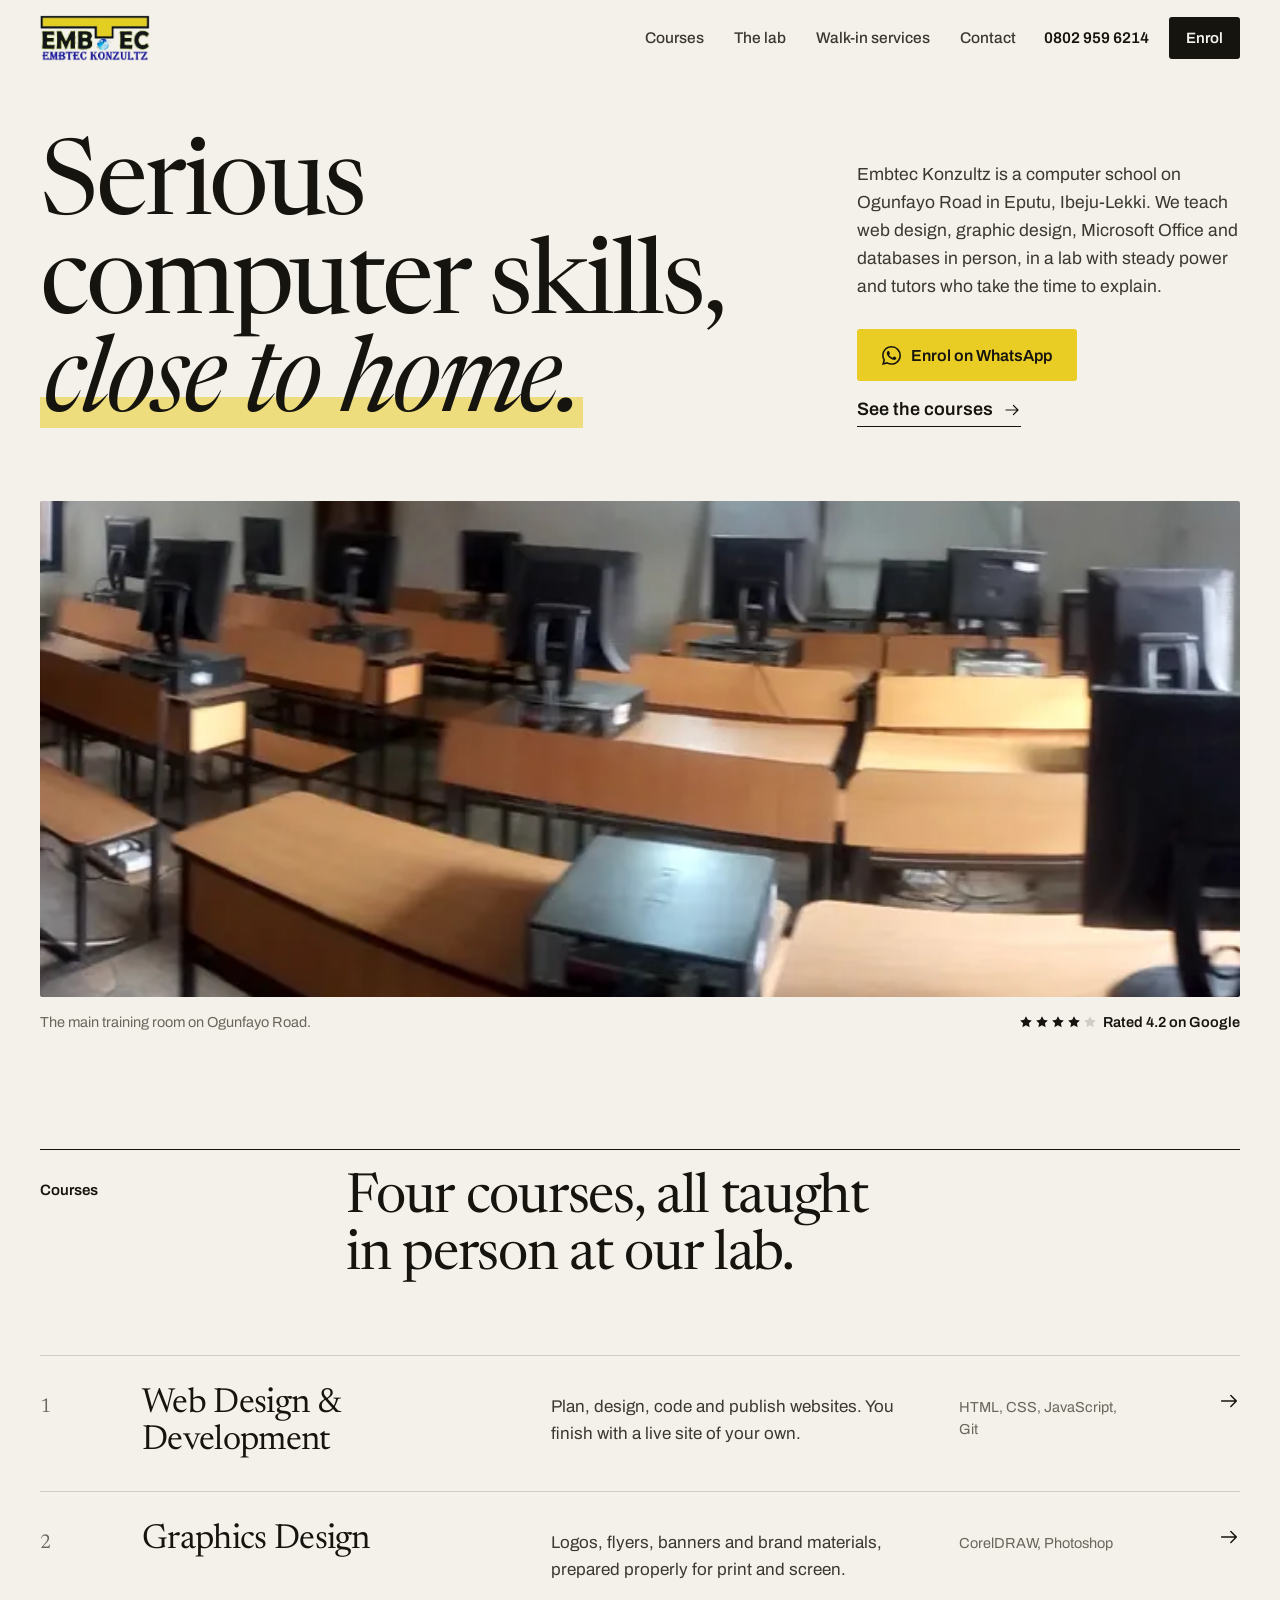
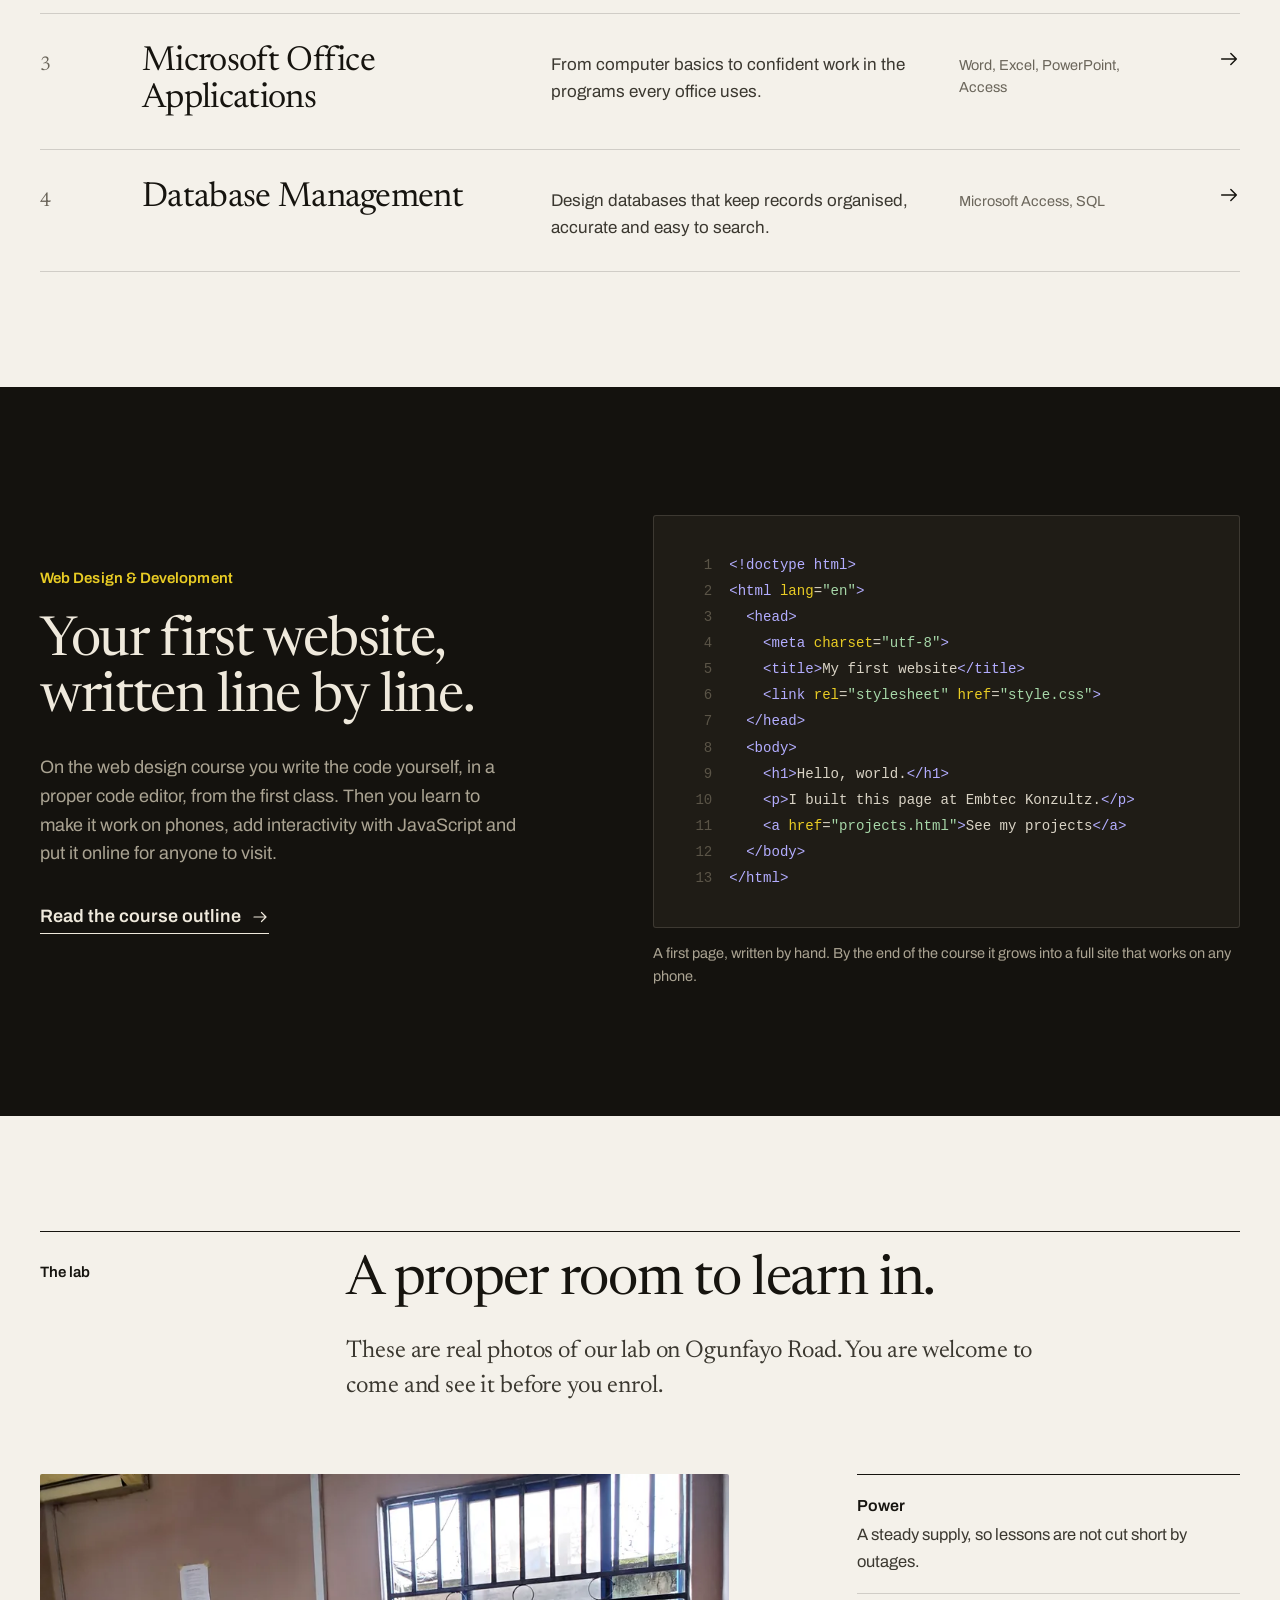
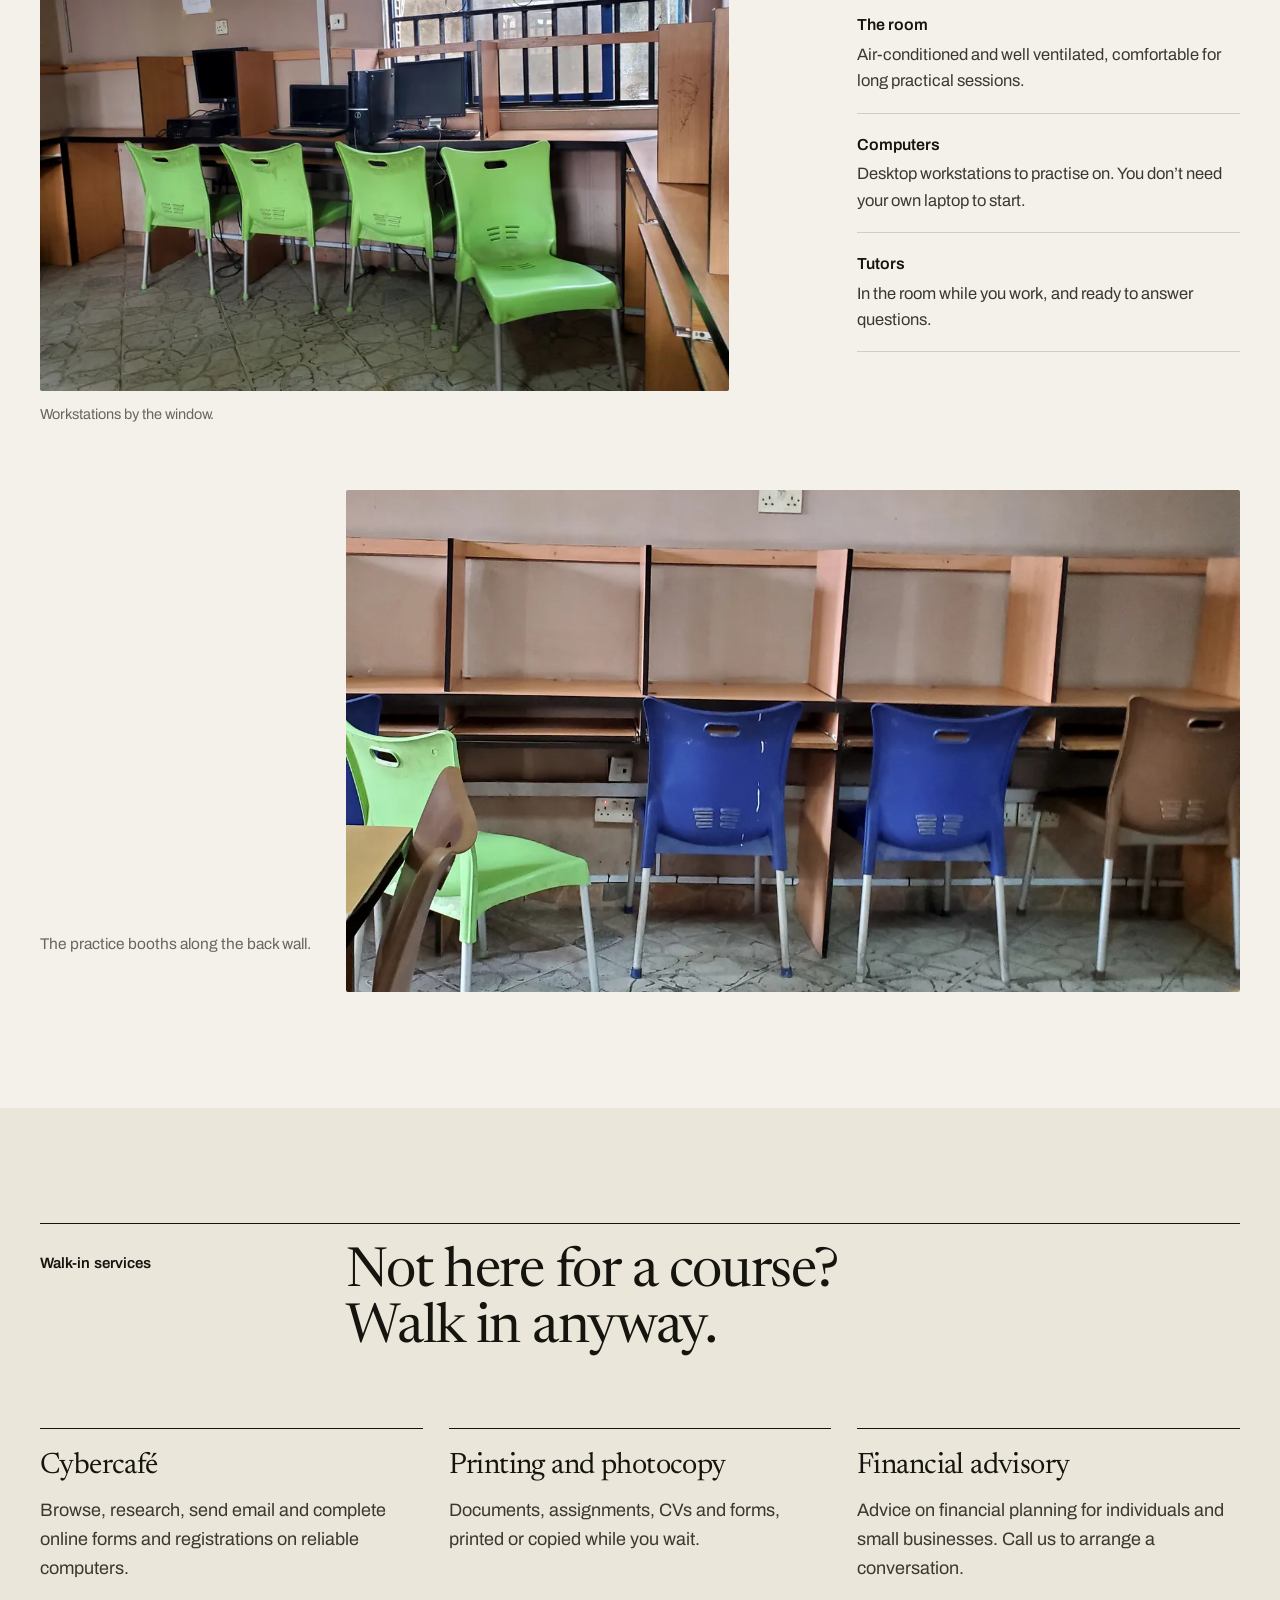
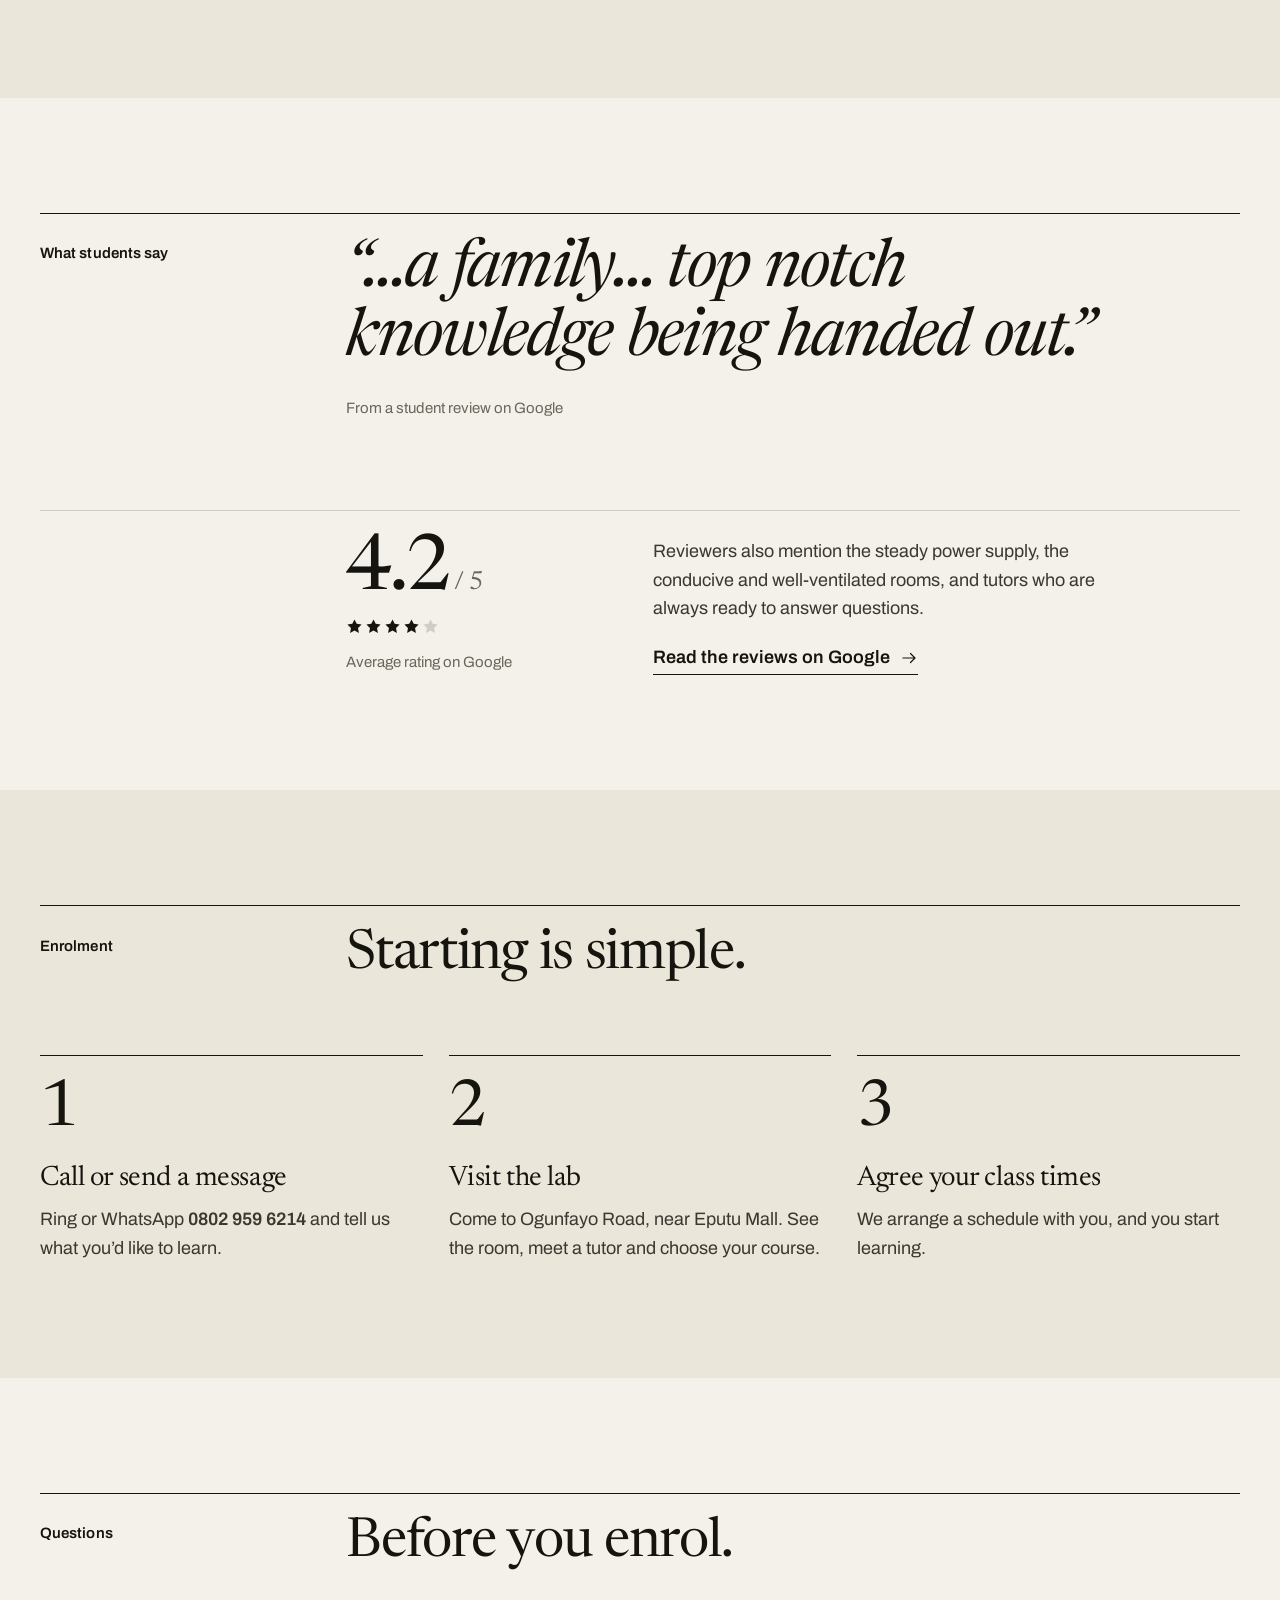
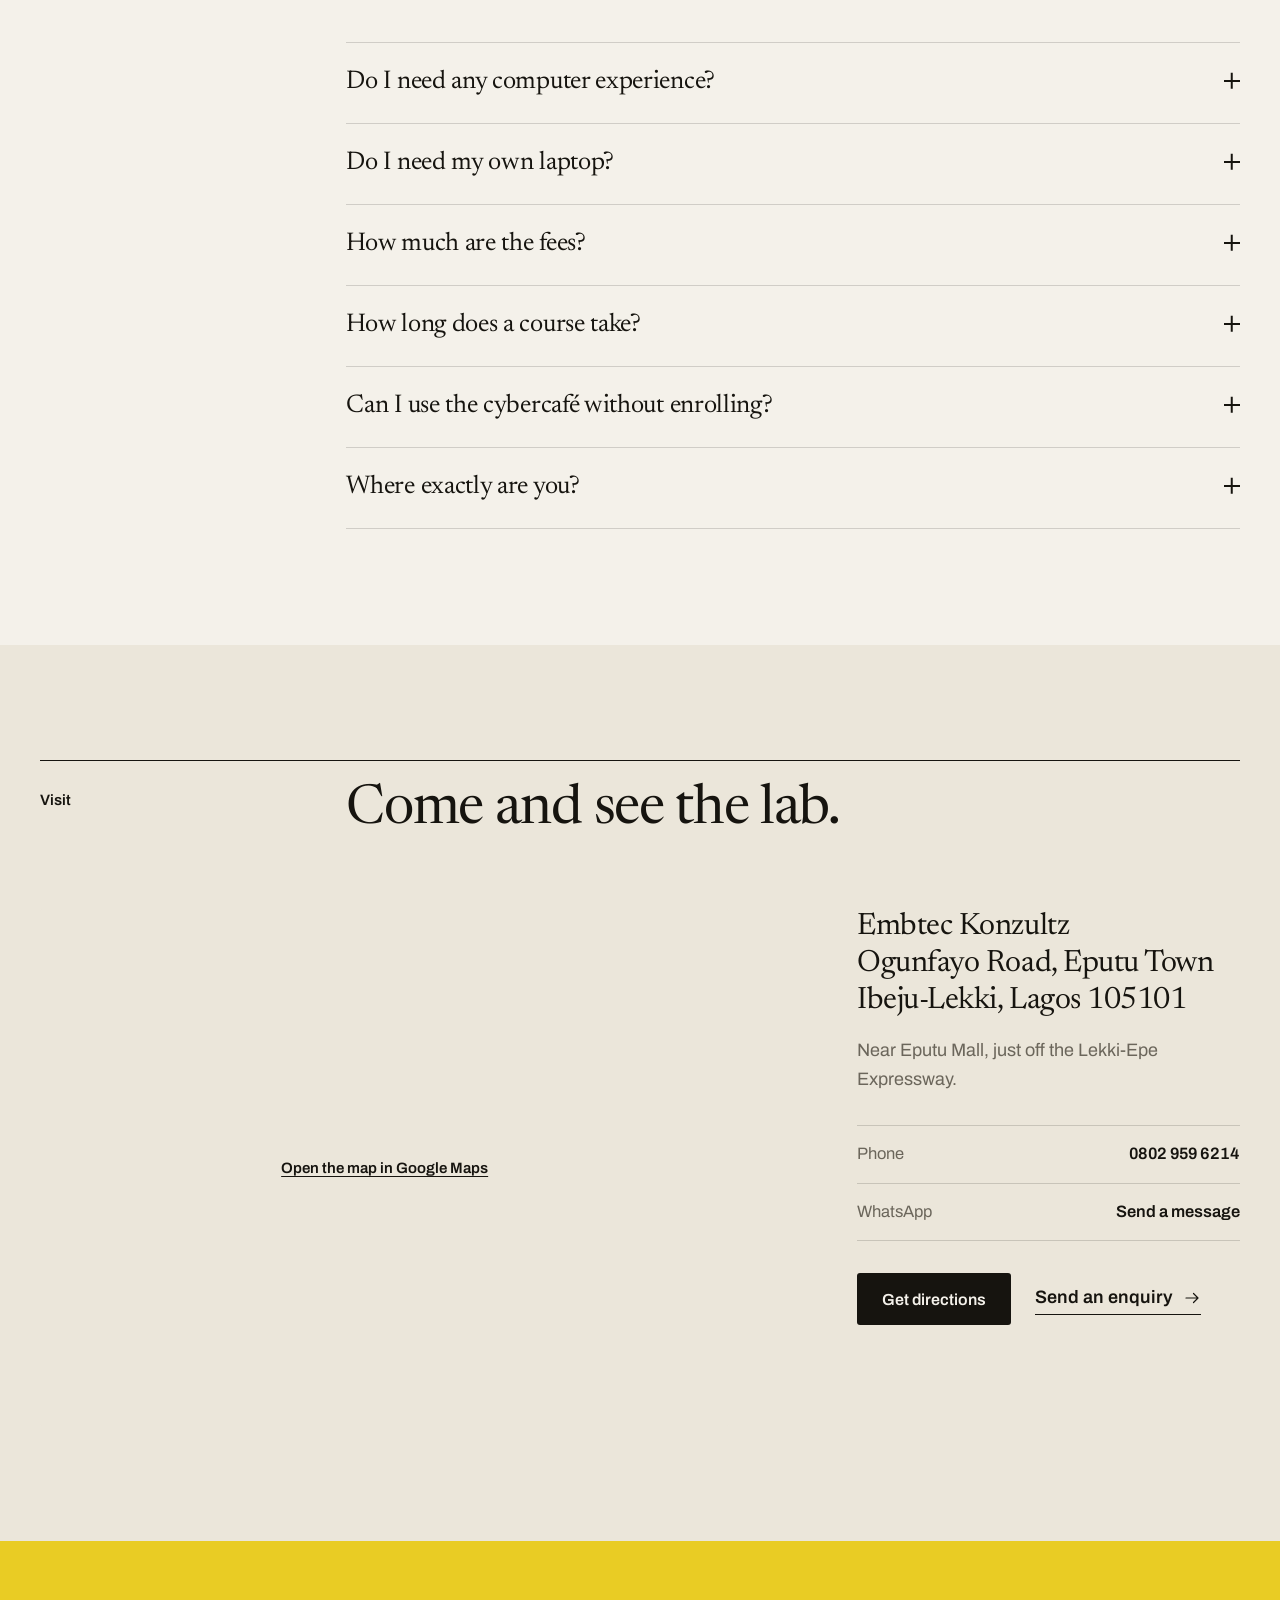
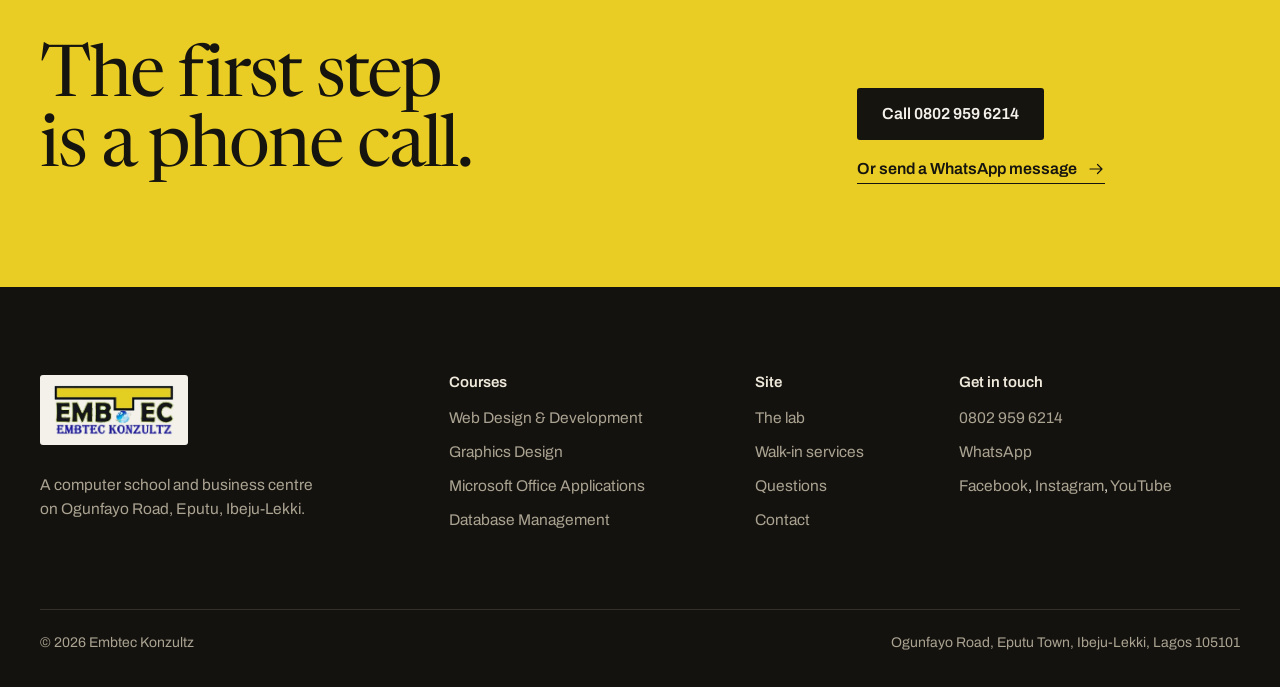
==== commit eda42fb9: "Redesign the site with an editorial look and full-resolution lab photos - New visual direction: seri" ====
--- a/index.html
+++ b/index.html
@@ -3,10 +3,10 @@
 <head>
   <meta charset="utf-8">
   <meta name="viewport" content="width=device-width, initial-scale=1">
-  <title>Embtec Konzultz — Computer Training School in Eputu, Ibeju-Lekki, Lagos</title>
-  <meta name="description" content="Hands-on computer training in Eputu, Ibeju-Lekki, Lagos. Learn web design, graphics design, Microsoft Office and databases at Embtec Konzultz — plus cybercafé, printing and photocopy services.">
+  <title>Embtec Konzultz | Computer School in Eputu, Ibeju-Lekki, Lagos</title>
+  <meta name="description" content="Computer training on Ogunfayo Road, Eputu, Ibeju-Lekki. Web design, graphic design, Microsoft Office and databases, taught in person. Cybercafé, printing and photocopy services too.">
   <link rel="canonical" href="https://victorezekiel905-wq.github.io/embtec/">
-  <meta name="theme-color" content="#0c0d12">
+  <meta name="theme-color" content="#f4f1ea">
 
   <link rel="icon" href="favicon.ico" sizes="any">
   <link rel="icon" type="image/png" sizes="32x32" href="favicon-32x32.png">
@@ -16,8 +16,8 @@
   <meta property="og:type" content="website">
   <meta property="og:site_name" content="Embtec Konzultz">
   <meta property="og:locale" content="en_NG">
-  <meta property="og:title" content="Embtec Konzultz — From first click to first website">
-  <meta property="og:description" content="Practical computer training in Eputu, Ibeju-Lekki, Lagos: web design, graphics design, Microsoft Office and databases.">
+  <meta property="og:title" content="Embtec Konzultz | Computer School in Eputu, Ibeju-Lekki">
+  <meta property="og:description" content="Web design, graphic design, Microsoft Office and databases, taught in person on Ogunfayo Road, Eputu.">
   <meta property="og:url" content="https://victorezekiel905-wq.github.io/embtec/">
   <meta property="og:image" content="https://victorezekiel905-wq.github.io/embtec/assets/img/og-image.jpg">
   <meta property="og:image:width" content="1200">
@@ -26,9 +26,8 @@
 
   <link rel="preconnect" href="https://fonts.googleapis.com">
   <link rel="preconnect" href="https://fonts.gstatic.com" crossorigin>
-  <link rel="stylesheet" href="https://fonts.googleapis.com/css2?family=Archivo:wdth,wght@62..125,100..900&amp;family=JetBrains+Mono:wght@400;500&amp;display=swap">
+  <link rel="stylesheet" href="https://fonts.googleapis.com/css2?family=Archivo:wght@400;500;600;700&amp;family=JetBrains+Mono&amp;family=Newsreader:ital,opsz,wght@0,6..72,300..600;1,6..72,300..600&amp;display=swap">
   <link rel="stylesheet" href="assets/css/style.css">
-  <script>document.documentElement.classList.add('js');</script>
   <script src="assets/js/main.js" defer></script>
 
   <script type="application/ld+json">
@@ -37,7 +36,7 @@
     "@type": ["EducationalOrganization", "LocalBusiness"],
     "name": "Embtec Konzultz",
     "alternateName": "Embtec Konzultz Computer School",
-    "description": "ICT training centre in Eputu, Ibeju-Lekki, Lagos offering web design, graphics design, Microsoft Office and database training, plus cybercafé, printing, photocopy and financial advisory services.",
+    "description": "Computer school and business centre in Eputu, Ibeju-Lekki, Lagos. Web design, graphic design, Microsoft Office and database training, plus cybercafé, printing, photocopy and financial advisory services.",
     "url": "https://victorezekiel905-wq.github.io/embtec/",
     "logo": "https://victorezekiel905-wq.github.io/embtec/assets/img/icon-512.png",
     "image": "https://victorezekiel905-wq.github.io/embtec/assets/img/og-image.jpg",
@@ -63,495 +62,343 @@
   <a class="skip-link" href="#main">Skip to content</a>
 
   <svg width="0" height="0" style="position:absolute" aria-hidden="true" focusable="false">
-    <symbol id="i-arrow" viewBox="0 0 24 24"><g fill="none" stroke="currentColor" stroke-width="2" stroke-linecap="round" stroke-linejoin="round"><path d="M5 12h14M13 6l6 6-6 6"/></g></symbol>
-    <symbol id="i-phone" viewBox="0 0 24 24"><g fill="none" stroke="currentColor" stroke-width="1.8" stroke-linecap="round" stroke-linejoin="round"><path d="M22 16.92v3a2 2 0 0 1-2.18 2 19.79 19.79 0 0 1-8.63-3.07 19.5 19.5 0 0 1-6-6 19.79 19.79 0 0 1-3.07-8.67A2 2 0 0 1 4.11 2h3a2 2 0 0 1 2 1.72c.13.96.36 1.9.7 2.81a2 2 0 0 1-.45 2.11L8.09 9.91a16 16 0 0 0 6 6l1.27-1.27a2 2 0 0 1 2.11-.45c.91.34 1.85.57 2.81.7A2 2 0 0 1 22 16.92z"/></g></symbol>
+    <symbol id="i-arrow" viewBox="0 0 24 24"><g fill="none" stroke="currentColor" stroke-width="1.6" stroke-linecap="round" stroke-linejoin="round"><path d="M4 12h16M14 6l6 6-6 6"/></g></symbol>
+    <symbol id="i-down" viewBox="0 0 24 24"><g fill="none" stroke="currentColor" stroke-width="1.6" stroke-linecap="round" stroke-linejoin="round"><path d="M12 4v16M6 14l6 6 6-6"/></g></symbol>
+    <symbol id="i-star" viewBox="0 0 24 24"><path fill="currentColor" d="M12 2l3.09 6.26L22 9.27l-5 4.87 1.18 6.88L12 17.77l-6.18 3.25L7 14.14 2 9.27l6.91-1.01L12 2z"/></symbol>
     <symbol id="i-whatsapp" viewBox="0 0 24 24"><path fill="currentColor" d="M17.47 14.38c-.3-.15-1.76-.87-2.03-.97-.27-.1-.47-.15-.67.15-.2.3-.77.97-.94 1.16-.17.2-.35.22-.64.07-.3-.15-1.26-.46-2.39-1.47-.88-.79-1.48-1.76-1.65-2.06-.17-.3-.02-.46.13-.61.13-.13.3-.35.45-.52.15-.17.2-.3.3-.5.1-.2.05-.37-.03-.52-.07-.15-.67-1.61-.92-2.21-.24-.58-.49-.5-.67-.51h-.57c-.2 0-.52.07-.79.37-.27.3-1.04 1.02-1.04 2.48 0 1.46 1.07 2.88 1.21 3.07.15.2 2.1 3.2 5.08 4.49.71.31 1.26.49 1.7.63.71.22 1.36.19 1.87.12.57-.09 1.76-.72 2-1.41.25-.7.25-1.29.17-1.41-.07-.13-.27-.2-.57-.35m-5.42 7.4h-.01a9.87 9.87 0 0 1-5.03-1.38l-.36-.21-3.74.98 1-3.65-.24-.37a9.86 9.86 0 0 1-1.51-5.26c0-5.45 4.44-9.88 9.89-9.88 2.64 0 5.12 1.03 6.99 2.9a9.83 9.83 0 0 1 2.89 6.99c0 5.45-4.44 9.88-9.88 9.88m8.41-18.3A11.82 11.82 0 0 0 12.05 0C5.5 0 .16 5.34.16 11.89c0 2.1.55 4.14 1.59 5.95L.06 24l6.3-1.65a11.88 11.88 0 0 0 5.68 1.45h.01c6.55 0 11.89-5.34 11.89-11.89a11.82 11.82 0 0 0-3.48-8.41z"/></symbol>
-    <symbol id="i-pin" viewBox="0 0 24 24"><g fill="none" stroke="currentColor" stroke-width="1.8" stroke-linecap="round" stroke-linejoin="round"><path d="M20 10c0 6-8 12-8 12s-8-6-8-12a8 8 0 0 1 16 0Z"/><circle cx="12" cy="10" r="3"/></g></symbol>
-    <symbol id="i-star" viewBox="0 0 24 24"><path fill="currentColor" d="M12 2l3.09 6.26L22 9.27l-5 4.87 1.18 6.88L12 17.77l-6.18 3.25L7 14.14 2 9.27l6.91-1.01L12 2z"/></symbol>
-    <symbol id="i-zap" viewBox="0 0 24 24"><g fill="none" stroke="currentColor" stroke-width="1.8" stroke-linecap="round" stroke-linejoin="round"><path d="M13 2 3 14h9l-1 8 10-12h-9l1-8z"/></g></symbol>
-    <symbol id="i-wind" viewBox="0 0 24 24"><g fill="none" stroke="currentColor" stroke-width="1.8" stroke-linecap="round" stroke-linejoin="round"><path d="M17.7 7.7a2.5 2.5 0 1 1 1.8 4.3H2"/><path d="M9.6 4.6A2 2 0 1 1 11 8H2"/><path d="M12.6 19.4A2 2 0 1 0 14 16H2"/></g></symbol>
-    <symbol id="i-monitor" viewBox="0 0 24 24"><g fill="none" stroke="currentColor" stroke-width="1.8" stroke-linecap="round" stroke-linejoin="round"><rect x="2" y="3" width="20" height="14" rx="2"/><path d="M8 21h8M12 17v4"/></g></symbol>
-    <symbol id="i-chat" viewBox="0 0 24 24"><g fill="none" stroke="currentColor" stroke-width="1.8" stroke-linecap="round" stroke-linejoin="round"><path d="M7.9 20A9 9 0 1 0 4 16.1L2 22Z"/><path d="M9 10h.01M12 10h.01M15 10h.01"/></g></symbol>
-    <symbol id="i-globe" viewBox="0 0 24 24"><g fill="none" stroke="currentColor" stroke-width="1.8" stroke-linecap="round" stroke-linejoin="round"><circle cx="12" cy="12" r="10"/><path d="M12 2a14.5 14.5 0 0 0 0 20 14.5 14.5 0 0 0 0-20M2 12h20"/></g></symbol>
-    <symbol id="i-printer" viewBox="0 0 24 24"><g fill="none" stroke="currentColor" stroke-width="1.8" stroke-linecap="round" stroke-linejoin="round"><path d="M6 9V2h12v7"/><path d="M6 18H4a2 2 0 0 1-2-2v-5a2 2 0 0 1 2-2h16a2 2 0 0 1 2 2v5a2 2 0 0 1-2 2h-2"/><rect x="6" y="14" width="12" height="8"/></g></symbol>
-    <symbol id="i-trend" viewBox="0 0 24 24"><g fill="none" stroke="currentColor" stroke-width="1.8" stroke-linecap="round" stroke-linejoin="round"><path d="M22 7l-8.5 8.5-5-5L2 17"/><path d="M16 7h6v6"/></g></symbol>
-    <symbol id="i-check" viewBox="0 0 24 24"><g fill="none" stroke="currentColor" stroke-width="2.4" stroke-linecap="round" stroke-linejoin="round"><path d="M20 6 9 17l-5-5"/></g></symbol>
-    <symbol id="i-lock" viewBox="0 0 24 24"><g fill="none" stroke="currentColor" stroke-width="2.2" stroke-linecap="round" stroke-linejoin="round"><rect x="4" y="11" width="16" height="10" rx="2"/><path d="M8 11V7a4 4 0 0 1 8 0v4"/></g></symbol>
-    <symbol id="i-quote" viewBox="0 0 24 24"><path fill="currentColor" d="M3 21c3 0 7-1 7-8V5c0-1.25-.76-2.02-2-2H4c-1.25 0-2 .75-2 1.97V11c0 1.25.75 2 2 2 1 0 1 0 1 1v1c0 1-1 2-2 2s-1 .01-1 1.03V20c0 1 0 1 1 1zm12 0c3 0 7-1 7-8V5c0-1.25-.76-2.02-2-2h-4c-1.25 0-2 .75-2 1.97V11c0 1.25.75 2 2 2h.75c0 2.25.25 4-2.75 4v3c0 1 0 1 1 1z"/></symbol>
-    <symbol id="i-facebook" viewBox="0 0 24 24"><path fill="currentColor" d="M9.1 23.69v-7.98H6.63v-3.67H9.1v-1.58c0-4.09 1.85-5.98 5.86-5.98.4 0 .96.04 1.47.1.39.04.77.11 1.14.2v3.32c-.22-.02-.44-.03-.65-.04-.24 0-.49-.01-.73-.01-.71 0-1.26.1-1.68.31-.28.14-.51.35-.68.62-.26.42-.37.99-.37 1.75v1.3h3.92l-.39 2.1-.29 1.56h-3.25v8.25C19.4 23.24 24 18.18 24 12.04c0-6.63-5.37-12-12-12s-12 5.37-12 12c0 5.63 3.87 10.35 9.1 11.65Z"/></symbol>
-    <symbol id="i-instagram" viewBox="0 0 24 24"><g fill="none" stroke="currentColor" stroke-width="1.8" stroke-linecap="round" stroke-linejoin="round"><rect x="2" y="2" width="20" height="20" rx="5"/><path d="M16 11.37A4 4 0 1 1 12.63 8 4 4 0 0 1 16 11.37z"/><path d="M17.5 6.5h.01"/></g></symbol>
-    <symbol id="i-youtube" viewBox="0 0 24 24"><path fill="currentColor" d="M23.5 6.19a3.02 3.02 0 0 0-2.12-2.14C19.5 3.55 12 3.55 12 3.55s-7.5 0-9.38.5A3.02 3.02 0 0 0 .5 6.19C0 8.07 0 12 0 12s0 3.93.5 5.81a3.02 3.02 0 0 0 2.12 2.14c1.87.5 9.38.5 9.38.5s7.5 0 9.38-.5a3.02 3.02 0 0 0 2.12-2.14C24 15.93 24 12 24 12s0-3.93-.5-5.81zM9.55 15.57V8.43L15.82 12l-6.27 3.57z"/></symbol>
   </svg>
 
   <header class="site-header">
-    <div class="container">
-      <div class="nav-shell">
-        <a class="brand" href="index.html" aria-label="Embtec Konzultz — home">
-          <img src="assets/img/logo.webp" alt="Embtec Konzultz" width="514" height="215">
-        </a>
-        <nav class="nav" aria-label="Main">
-          <a href="index.html" aria-current="page">Home</a>
-          <a href="courses.html">Courses</a>
-          <a href="index.html#lab">The lab</a>
-          <a href="index.html#services">Services</a>
-          <a href="contact.html">Contact</a>
-        </nav>
-        <div class="nav-actions">
-          <a class="nav-phone" href="tel:+2348029596214"><svg class="icon" aria-hidden="true"><use href="#i-phone"/></svg><span>0802&nbsp;959&nbsp;6214</span></a>
-          <a class="btn btn--ink btn--sm" href="https://wa.me/2348029596214?text=Hello%20Embtec%20Konzultz%2C%20I%20would%20like%20to%20enrol%20for%20a%20course." target="_blank" rel="noopener">Enrol now</a>
-        </div>
-        <button class="menu-toggle" type="button" aria-expanded="false" aria-controls="mobile-menu" aria-label="Open menu"><span class="bars"></span></button>
-      </div>
+    <div class="wrap header-inner">
+      <a class="brand" href="index.html" aria-label="Embtec Konzultz, home">
+        <img src="assets/img/logo.webp" alt="Embtec Konzultz" width="514" height="215">
+      </a>
+      <nav class="nav" aria-label="Main">
+        <a href="courses.html">Courses</a>
+        <a href="index.html#lab">The lab</a>
+        <a href="index.html#services">Walk-in services</a>
+        <a href="contact.html">Contact</a>
+      </nav>
+      <div class="header-actions">
+        <a class="header-phone" href="tel:+2348029596214">0802&nbsp;959&nbsp;6214</a>
+        <a class="btn btn-ink btn-small" href="https://wa.me/2348029596214?text=Hello%20Embtec%20Konzultz%2C%20I%20would%20like%20to%20enrol%20for%20a%20course." target="_blank" rel="noopener">Enrol</a>
+      </div>
+      <button class="menu-btn" type="button" aria-expanded="false" aria-controls="menu">Menu</button>
     </div>
   </header>
 
-  <div class="mobile-menu on-ink" id="mobile-menu" inert>
-    <nav aria-label="Mobile">
-      <a href="index.html"><span>01</span>Home</a>
-      <a href="courses.html"><span>02</span>Courses</a>
-      <a href="index.html#lab"><span>03</span>The lab</a>
-      <a href="index.html#services"><span>04</span>Services</a>
-      <a href="contact.html"><span>05</span>Contact</a>
+  <div class="menu" id="menu" inert>
+    <nav aria-label="Menu">
+      <a href="index.html">Home</a>
+      <a href="courses.html">Courses</a>
+      <a href="index.html#lab">The lab</a>
+      <a href="index.html#services">Walk-in services</a>
+      <a href="contact.html">Contact</a>
     </nav>
     <div class="menu-foot">
-      <a class="btn btn--gold btn--block" href="https://wa.me/2348029596214?text=Hello%20Embtec%20Konzultz%2C%20I%20would%20like%20to%20enrol%20for%20a%20course." target="_blank" rel="noopener"><svg class="icon" aria-hidden="true"><use href="#i-whatsapp"/></svg>WhatsApp us</a>
-      <a class="btn btn--ghost btn--block" href="tel:+2348029596214"><svg class="icon" aria-hidden="true"><use href="#i-phone"/></svg>Call&nbsp;0802&nbsp;959&nbsp;6214</a>
+      <a class="btn btn-gold" href="https://wa.me/2348029596214?text=Hello%20Embtec%20Konzultz%2C%20I%20would%20like%20to%20enrol%20for%20a%20course." target="_blank" rel="noopener"><svg class="icon" aria-hidden="true"><use href="#i-whatsapp"/></svg>Enrol on WhatsApp</a>
+      <a class="btn btn-line" href="tel:+2348029596214">Call&nbsp;0802&nbsp;959&nbsp;6214</a>
     </div>
   </div>
 
   <main id="main">
 
-    <!-- Hero -->
-    <section class="hero on-ink" aria-labelledby="hero-title">
-      <div class="container hero-grid">
-        <div class="hero-copy">
-          <p class="eyebrow">Computer school · Eputu, Ibeju-Lekki</p>
-          <h1 class="display" id="hero-title">From first click to <span class="accent">first website.</span></h1>
-          <p class="lead">Embtec Konzultz is a hands-on computer school on Ogunfayo Road, Eputu. Learn web design, graphics design, Microsoft Office and databases in a powered, air-conditioned lab — with tutors who stay with you until it clicks.</p>
-          <div class="hero-actions">
-            <a class="btn btn--gold" href="https://wa.me/2348029596214?text=Hello%20Embtec%20Konzultz%2C%20I%20would%20like%20to%20enrol%20for%20a%20course." target="_blank" rel="noopener"><svg class="icon" aria-hidden="true"><use href="#i-whatsapp"/></svg>Enrol on WhatsApp</a>
-            <a class="btn btn--ghost" href="courses.html">Explore courses<svg class="icon arrow" aria-hidden="true"><use href="#i-arrow"/></svg></a>
-          </div>
-          <ul class="hero-proof">
-            <li><svg class="icon" aria-hidden="true"><use href="#i-star"/></svg><span><strong>4.2</strong> Google rating</span></li>
-            <li><svg class="icon" aria-hidden="true"><use href="#i-zap"/></svg>Stable power supply</li>
-            <li><svg class="icon" aria-hidden="true"><use href="#i-wind"/></svg>Air-conditioned lab</li>
-          </ul>
-        </div>
-
-        <div class="stage" aria-hidden="true">
-          <div class="window window--editor">
-            <div class="window-bar">
-              <div class="dots"><i></i><i></i><i></i></div>
-              <div class="tabs"><span class="tab is-active">index.html</span><span class="tab">style.css</span></div>
+    <section class="hero" aria-labelledby="hero-title">
+      <div class="wrap">
+        <div class="row hero-top">
+          <h1 class="display hero-title" id="hero-title">Serious computer skills, <span class="mark">close to home.</span></h1>
+          <div class="hero-side">
+            <p>Embtec Konzultz is a computer school on Ogunfayo Road in Eputu, Ibeju-Lekki. We teach web design, graphic design, Microsoft Office and databases in person, in a lab with steady power and tutors who take the time to explain.</p>
+            <div class="hero-actions">
+              <a class="btn btn-gold" href="https://wa.me/2348029596214?text=Hello%20Embtec%20Konzultz%2C%20I%20would%20like%20to%20enrol%20for%20a%20course." target="_blank" rel="noopener"><svg class="icon" aria-hidden="true"><use href="#i-whatsapp"/></svg>Enrol on WhatsApp</a>
+              <a class="go" href="courses.html">See the courses<svg class="icon" aria-hidden="true"><use href="#i-arrow"/></svg></a>
             </div>
-            <div class="code" data-typing>
-              <span class="ln"><span class="t-com">&lt;!-- my first website --&gt;</span></span>
-              <span class="ln"><span class="t-tag">&lt;section</span> <span class="t-attr">class</span>=<span class="t-str">"hero"</span><span class="t-tag">&gt;</span></span>
-              <span class="ln" data-show="h1">  <span class="t-tag">&lt;h1&gt;</span><span class="t-txt">Hello, world.</span><span class="t-tag">&lt;/h1&gt;</span></span>
-              <span class="ln" data-show="p">  <span class="t-tag">&lt;p&gt;</span><span class="t-txt">I built this at Embtec.</span><span class="t-tag">&lt;/p&gt;</span></span>
-              <span class="ln">  <span class="t-tag">&lt;a</span> <span class="t-attr">href</span>=<span class="t-str">"/projects"</span><span class="t-tag">&gt;</span></span>
-              <span class="ln">    <span class="t-txt">See my projects</span></span>
-              <span class="ln" data-show="btn">  <span class="t-tag">&lt;/a&gt;</span></span>
-              <span class="ln"><span class="t-tag">&lt;/section&gt;</span></span>
-            </div>
-          </div>
-          <div class="window window--browser">
-            <div class="window-bar">
-              <div class="dots"><i></i><i></i><i></i></div>
-              <div class="url"><svg class="icon"><use href="#i-lock"/></svg>yourname.github.io</div>
-            </div>
-            <div class="preview">
-              <div class="pv-h" data-pv="h1">Hello, world.</div>
-              <p data-pv="p">I built this at Embtec.</p>
-              <span class="pv-btn" data-pv="btn">See my projects →</span>
-            </div>
-          </div>
-        </div>
-      </div>
-    </section>
-
-    <!-- Tools ticker -->
-    <div class="ticker">
-      <div class="ticker-track">
-        <ul aria-label="Tools covered in our courses">
-          <li>HTML5</li><li>CSS3</li><li>JavaScript</li><li>Responsive design</li><li>CorelDRAW</li><li>Adobe Photoshop</li><li>Microsoft Word</li><li>Microsoft Excel</li><li>PowerPoint</li><li>Microsoft Access</li><li>SQL</li><li>Git &amp; GitHub</li>
-        </ul>
-        <ul aria-hidden="true">
-          <li>HTML5</li><li>CSS3</li><li>JavaScript</li><li>Responsive design</li><li>CorelDRAW</li><li>Adobe Photoshop</li><li>Microsoft Word</li><li>Microsoft Excel</li><li>PowerPoint</li><li>Microsoft Access</li><li>SQL</li><li>Git &amp; GitHub</li>
-        </ul>
-      </div>
-    </div>
-
-    <!-- Programmes -->
-    <section class="section" id="programmes" aria-labelledby="programmes-title">
-      <div class="container">
-        <div class="section-head section-head--split">
-          <div>
-            <p class="eyebrow">Programmes</p>
-            <h2 class="h2" id="programmes-title">Four programmes, taught hands-on.</h2>
-          </div>
-          <p class="lead">Start from zero or sharpen what you already know. Every programme pairs clear explanations with practical work at your own workstation.</p>
-        </div>
-
-        <div class="programs">
-          <article class="program program--web on-ink" data-reveal>
-            <div class="program-top"><span class="program-num">01 / Web</span><span class="program-tag">Flagship</span></div>
-            <h3>Web Design &amp; Development</h3>
-            <p>Plan, design, code and publish real websites — from your first HTML tag to a live, mobile-friendly portfolio online.</p>
-            <div class="viz viz-web" aria-hidden="true">
-              <div class="vw-bar"><i></i><i></i><i></i><span>portfolio.html</span></div>
-              <div class="vw-body">
-                <div class="vw-nav"><b></b><span></span><span></span><span></span></div>
-                <div class="vw-hero"><div class="vw-h"></div><div class="vw-p"></div><div class="vw-p short"></div><div class="vw-btn"></div></div>
-                <div class="vw-cards"><div class="vw-card"><i></i><b></b><b class="s"></b></div><div class="vw-card"><i></i><b></b><b class="s"></b></div><div class="vw-card"><i></i><b></b><b class="s"></b></div><div class="vw-card"><i></i><b></b><b class="s"></b></div><div class="vw-card"><i></i><b></b><b class="s"></b></div><div class="vw-card"><i></i><b></b><b class="s"></b></div></div>
-              </div>
-            </div>
-            <ul class="chips"><li class="chip">HTML5</li><li class="chip">CSS3</li><li class="chip">JavaScript</li><li class="chip">Responsive design</li><li class="chip">Hosting</li></ul>
-            <a class="program-link" href="courses.html#web-design">View curriculum<svg class="icon" aria-hidden="true"><use href="#i-arrow"/></svg></a>
-          </article>
-
-          <article class="program program--graphics" data-reveal style="--d:.08s">
-            <div class="program-top"><span class="program-num">02 / Design</span></div>
-            <h3>Graphics Design</h3>
-            <p>Logos, flyers, banners and brand kits — the design principles behind them and the software to produce them.</p>
-            <div class="viz viz-gfx" aria-hidden="true">
-              <svg viewBox="0 0 240 110">
-                <path d="M20 88 L78 14" stroke="#3a2fd0" stroke-width="1.2" stroke-dasharray="3 4" fill="none"/>
-                <path d="M220 62 L158 12" stroke="#3a2fd0" stroke-width="1.2" stroke-dasharray="3 4" fill="none"/>
-                <path d="M20 88 C 78 14, 158 12, 220 62" stroke="#0c0d12" stroke-width="3" fill="none" stroke-linecap="round"/>
-                <circle cx="78" cy="14" r="5" fill="#3a2fd0"/>
-                <circle cx="158" cy="12" r="5" fill="#3a2fd0"/>
-                <rect x="14" y="82" width="12" height="12" fill="#fff" stroke="#0c0d12" stroke-width="2"/>
-                <rect x="214" y="56" width="12" height="12" fill="#e9cc24" stroke="#0c0d12" stroke-width="2"/>
-              </svg>
-              <div class="swatches"><span style="--c:#e9cc24"></span><span style="--c:#2418a6"></span><span style="--c:#0c0d12"></span><span style="--c:#ffffff"></span></div>
-            </div>
-            <ul class="chips"><li class="chip">CorelDRAW</li><li class="chip">Photoshop</li><li class="chip">Branding</li><li class="chip">Print</li></ul>
-            <a class="program-link" href="courses.html#graphics-design">View curriculum<svg class="icon" aria-hidden="true"><use href="#i-arrow"/></svg></a>
-          </article>
-
-          <article class="program program--office" data-reveal style="--d:.16s">
-            <div class="program-top"><span class="program-num">03 / Office</span></div>
-            <h3>Microsoft Office Applications</h3>
-            <p>The digital skills every employer expects: documents, spreadsheets, presentations and databases — done properly.</p>
-            <div class="viz viz-sheet" aria-hidden="true">
-              <div class="fx"><b>fx</b><span>=SUM(B2:B4)</span></div>
-              <div class="sheet">
-                <span class="h"></span><span class="h">A</span><span class="h">B</span><span class="h">C</span>
-                <span class="h">2</span><span>Jan</span><span>120</span><span><i class="bar" style="--w:48%"></i></span>
-                <span class="h">3</span><span>Feb</span><span>180</span><span><i class="bar" style="--w:72%"></i></span>
-                <span class="h">4</span><span>Mar</span><span>150</span><span><i class="bar" style="--w:60%"></i></span>
-                <span class="h">5</span><span>Total</span><span class="total">450</span><span></span>
-              </div>
-            </div>
-            <ul class="chips"><li class="chip">Word</li><li class="chip">Excel</li><li class="chip">PowerPoint</li><li class="chip">Access</li></ul>
-            <a class="program-link" href="courses.html#microsoft-office">View curriculum<svg class="icon" aria-hidden="true"><use href="#i-arrow"/></svg></a>
-          </article>
-
-          <article class="program program--data" data-reveal>
-            <div class="program-body">
-              <div class="program-top"><span class="program-num">04 / Data</span></div>
-              <h3>Database Management</h3>
-              <p>Design databases that keep records organised, searchable and reliable — using Microsoft Access and SQL.</p>
-              <ul class="chips"><li class="chip">MS Access</li><li class="chip">SQL</li><li class="chip">Data design</li><li class="chip">Reports</li></ul>
-              <a class="program-link" href="courses.html#database">View curriculum<svg class="icon" aria-hidden="true"><use href="#i-arrow"/></svg></a>
-            </div>
-            <div class="viz viz-db" aria-hidden="true">
-              <div class="sql"><span class="k">SELECT</span> name, course <span class="k">FROM</span> students<br><span class="k">WHERE</span> course = <span class="s">'Web Design'</span>;</div>
-              <div class="db-table">
-                <span class="th">id</span><span class="th">name</span><span class="th">course</span>
-                <span>01</span><span>Adaeze</span><span>Web Design</span>
-                <span>02</span><span>Tunde</span><span>Web Design</span>
-                <span>03</span><span>Kemi</span><span>Web Design</span>
-              </div>
-            </div>
-          </article>
-        </div>
-      </div>
-    </section>
-
-    <!-- The lab -->
-    <section class="section section--white" id="lab" aria-labelledby="lab-title">
-      <div class="container lab-grid">
-        <div class="lab-copy">
-          <p class="eyebrow">The lab</p>
-          <h2 class="h2" id="lab-title">A space built for focused learning.</h2>
-          <p class="lead">These are real photos from our campus on Ogunfayo Road, Eputu. Come and see it for yourself.</p>
-          <ul class="features">
-            <li class="feature">
-              <span class="feature-icon"><svg class="icon" aria-hidden="true"><use href="#i-zap"/></svg></span>
-              <div><h3>Stable power supply</h3><p>Lessons keep running when the grid doesn’t, so your practice time is never cut short.</p></div>
-            </li>
-            <li class="feature">
-              <span class="feature-icon"><svg class="icon" aria-hidden="true"><use href="#i-wind"/></svg></span>
-              <div><h3>Air-conditioned &amp; well ventilated</h3><p>A comfortable, conducive room for long practical sessions.</p></div>
-            </li>
-            <li class="feature">
-              <span class="feature-icon"><svg class="icon" aria-hidden="true"><use href="#i-monitor"/></svg></span>
-              <div><h3>Dedicated workstations</h3><p>Practise on our desktop computers in class — you don’t need to own a laptop to start.</p></div>
-            </li>
-            <li class="feature">
-              <span class="feature-icon"><svg class="icon" aria-hidden="true"><use href="#i-chat"/></svg></span>
-              <div><h3>Tutors on hand</h3><p>Stuck? Ask. Our tutors are readily available to answer your questions.</p></div>
-            </li>
-          </ul>
-        </div>
-
-        <div class="lab-photos">
-          <figure class="photo photo--wide" data-reveal>
-            <img src="assets/img/lab-classroom.webp" alt="Embtec Konzultz training room with rows of desks and desktop computers" width="680" height="281" loading="lazy" decoding="async">
-            <figcaption>Training room</figcaption>
+          </div>
+        </div>
+
+        <figure class="hero-photo">
+          <picture>
+            <source media="(max-width: 640px)" srcset="assets/img/classroom-m-700.webp 700w, assets/img/classroom-m-1100.webp 1100w" sizes="100vw">
+            <img src="assets/img/classroom-1800.webp" srcset="assets/img/classroom-1200.webp 1200w, assets/img/classroom-1800.webp 1800w, assets/img/classroom-2600.webp 2600w" sizes="(min-width: 1400px) 1320px, 100vw" width="2600" height="1075" alt="The main training room at Embtec Konzultz: rows of wooden desks, each with a desktop computer" fetchpriority="high">
+          </picture>
+          <figcaption class="caption">
+            <span>The main training room on Ogunfayo Road.</span>
+            <a href="#reviews"><span class="stars" aria-hidden="true"><svg class="icon"><use href="#i-star"/></svg><svg class="icon"><use href="#i-star"/></svg><svg class="icon"><use href="#i-star"/></svg><svg class="icon"><use href="#i-star"/></svg><svg class="icon part"><use href="#i-star"/></svg></span>Rated 4.2 on Google</a>
+          </figcaption>
+        </figure>
+      </div>
+    </section>
+
+    <section class="section" id="courses" aria-labelledby="courses-title">
+      <div class="wrap">
+        <div class="row section-head">
+          <p class="sidehead">Courses</p>
+          <h2 class="h2" id="courses-title">Four courses, all taught in person at our lab.</h2>
+        </div>
+        <ol class="course-index">
+          <li><a href="courses.html#web-design">
+            <span class="num" aria-hidden="true"></span>
+            <span class="name">Web Design &amp; Development</span>
+            <span class="desc">Plan, design, code and publish websites. You finish with a live site of your own.</span>
+            <span class="tools">HTML, CSS, JavaScript, Git</span>
+            <span class="arrow" aria-hidden="true"><svg class="icon"><use href="#i-arrow"/></svg></span>
+          </a></li>
+          <li><a href="courses.html#graphics-design">
+            <span class="num" aria-hidden="true"></span>
+            <span class="name">Graphics Design</span>
+            <span class="desc">Logos, flyers, banners and brand materials, prepared properly for print and screen.</span>
+            <span class="tools">CorelDRAW, Photoshop</span>
+            <span class="arrow" aria-hidden="true"><svg class="icon"><use href="#i-arrow"/></svg></span>
+          </a></li>
+          <li><a href="courses.html#microsoft-office">
+            <span class="num" aria-hidden="true"></span>
+            <span class="name">Microsoft Office Applications</span>
+            <span class="desc">From computer basics to confident work in the programs every office uses.</span>
+            <span class="tools">Word, Excel, PowerPoint, Access</span>
+            <span class="arrow" aria-hidden="true"><svg class="icon"><use href="#i-arrow"/></svg></span>
+          </a></li>
+          <li><a href="courses.html#database">
+            <span class="num" aria-hidden="true"></span>
+            <span class="name">Database Management</span>
+            <span class="desc">Design databases that keep records organised, accurate and easy to search.</span>
+            <span class="tools">Microsoft Access, SQL</span>
+            <span class="arrow" aria-hidden="true"><svg class="icon"><use href="#i-arrow"/></svg></span>
+          </a></li>
+        </ol>
+      </div>
+    </section>
+
+    <section class="feature night" aria-labelledby="web-title">
+      <div class="wrap row">
+        <div class="feature-copy">
+          <p class="sidehead">Web Design &amp; Development</p>
+          <h2 class="h2" id="web-title">Your first website, written line by line.</h2>
+          <p class="body-text">On the web design course you write the code yourself, in a proper code editor, from the first class. Then you learn to make it work on phones, add interactivity with JavaScript and put it online for anyone to visit.</p>
+          <a class="go" href="courses.html#web-design">Read the course outline<svg class="icon" aria-hidden="true"><use href="#i-arrow"/></svg></a>
+        </div>
+        <figure class="code-figure">
+          <pre class="code"><code><span class="l"><span class="t">&lt;!doctype html&gt;</span></span><span class="l"><span class="t">&lt;html</span> <span class="a">lang</span>=<span class="s">"en"</span><span class="t">&gt;</span></span><span class="l">  <span class="t">&lt;head&gt;</span></span><span class="l">    <span class="t">&lt;meta</span> <span class="a">charset</span>=<span class="s">"utf-8"</span><span class="t">&gt;</span></span><span class="l">    <span class="t">&lt;title&gt;</span>My first website<span class="t">&lt;/title&gt;</span></span><span class="l">    <span class="t">&lt;link</span> <span class="a">rel</span>=<span class="s">"stylesheet"</span> <span class="a">href</span>=<span class="s">"style.css"</span><span class="t">&gt;</span></span><span class="l">  <span class="t">&lt;/head&gt;</span></span><span class="l">  <span class="t">&lt;body&gt;</span></span><span class="l">    <span class="t">&lt;h1&gt;</span>Hello, world.<span class="t">&lt;/h1&gt;</span></span><span class="l">    <span class="t">&lt;p&gt;</span>I built this page at Embtec Konzultz.<span class="t">&lt;/p&gt;</span></span><span class="l">    <span class="t">&lt;a</span> <span class="a">href</span>=<span class="s">"projects.html"</span><span class="t">&gt;</span>See my projects<span class="t">&lt;/a&gt;</span></span><span class="l">  <span class="t">&lt;/body&gt;</span></span><span class="l"><span class="t">&lt;/html&gt;</span></span></code></pre>
+          <figcaption>A first page, written by hand. By the end of the course it grows into a full site that works on any phone.</figcaption>
+        </figure>
+      </div>
+    </section>
+
+    <section class="section" id="lab" aria-labelledby="lab-title">
+      <div class="wrap">
+        <div class="row section-head">
+          <p class="sidehead">The lab</p>
+          <h2 class="h2" id="lab-title">A proper room to learn in.</h2>
+          <p class="lede">These are real photos of our lab on Ogunfayo Road. You are welcome to come and see it before you enrol.</p>
+        </div>
+
+        <div class="row lab-main">
+          <figure class="photo">
+            <img src="assets/img/workstations-1400.webp" srcset="assets/img/workstations-900.webp 900w, assets/img/workstations-1400.webp 1400w, assets/img/workstations-2000.webp 2000w" sizes="(min-width: 961px) 58vw, 100vw" width="2000" height="1500" alt="A row of workstations with desktop computers, a laptop and green chairs beside a barred window" loading="lazy" decoding="async">
+            <figcaption>Workstations by the window.</figcaption>
           </figure>
-          <figure class="photo" data-reveal style="--d:.08s">
-            <img src="assets/img/lab-workstations.webp" alt="Computer workstations with desktop PCs, a laptop and green chairs beside a window" width="680" height="510" loading="lazy" decoding="async">
-            <figcaption>Workstations</figcaption>
+          <dl class="facts lab-facts">
+            <div><dt>Power</dt><dd>A steady supply, so lessons are not cut short by outages.</dd></div>
+            <div><dt>The room</dt><dd>Air-conditioned and well ventilated, comfortable for long practical sessions.</dd></div>
+            <div><dt>Computers</dt><dd>Desktop workstations to practise on. You don’t need your own laptop to start.</dd></div>
+            <div><dt>Tutors</dt><dd>In the room while you work, and ready to answer questions.</dd></div>
+          </dl>
+        </div>
+
+        <div class="row lab-second">
+          <p class="note">The practice booths along the back wall.</p>
+          <figure class="photo">
+            <img src="assets/img/booths-1400.webp" srcset="assets/img/booths-900.webp 900w, assets/img/booths-1400.webp 1400w, assets/img/booths-2000.webp 2000w" sizes="(min-width: 961px) 75vw, 100vw" width="2000" height="1125" alt="A row of wooden practice booths with blue, green and brown chairs" loading="lazy" decoding="async">
           </figure>
-          <figure class="photo" data-reveal style="--d:.16s">
-            <img src="assets/img/lab-cyber.webp" alt="A row of wooden practice booths with blue and green chairs" width="680" height="510" loading="lazy" decoding="async">
-            <figcaption>Practice booths</figcaption>
-          </figure>
-          <div class="lab-note on-ink" data-reveal>
-            <p><strong>Visit us:</strong> Ogunfayo Rd, Eputu Town, Ibeju-Lekki, Lagos</p>
-            <a class="btn btn--gold btn--sm" href="https://www.google.com/maps/dir/?api=1&amp;destination=Embtec%20Konzultz%2C%20Ogunfayo%20Rd%2C%20Eputu%20Town%2C%20Lagos" target="_blank" rel="noopener">Get directions<svg class="icon arrow" aria-hidden="true"><use href="#i-arrow"/></svg></a>
-          </div>
-        </div>
-      </div>
-    </section>
-
-    <!-- Method -->
-    <section class="section" aria-labelledby="method-title">
-      <div class="container">
-        <div class="section-head">
-          <p class="eyebrow">How we teach</p>
-          <h2 class="h2" id="method-title">Learn it. Build it. <span class="accent-royal">Own it.</span></h2>
-        </div>
-        <ol class="method">
-          <li class="method-card" data-reveal>
-            <span class="method-num" aria-hidden="true">01</span>
-            <h3>Learn the fundamentals</h3>
-            <p>Every topic starts with the why, explained in plain language. No jargon walls, no rushing past the basics.</p>
+        </div>
+      </div>
+    </section>
+
+    <section class="section section-alt" id="services" aria-labelledby="services-title">
+      <div class="wrap">
+        <div class="row section-head">
+          <p class="sidehead">Walk-in services</p>
+          <h2 class="h2" id="services-title">Not here for a course? Walk in anyway.</h2>
+        </div>
+        <div class="row services">
+          <div class="service">
+            <h3>Cybercafé</h3>
+            <p>Browse, research, send email and complete online forms and registrations on reliable computers.</p>
+          </div>
+          <div class="service">
+            <h3>Printing and photocopy</h3>
+            <p>Documents, assignments, CVs and forms, printed or copied while you wait.</p>
+          </div>
+          <div class="service">
+            <h3>Financial advisory</h3>
+            <p>Advice on financial planning for individuals and small businesses. Call us to arrange a conversation.</p>
+          </div>
+        </div>
+      </div>
+    </section>
+
+    <section class="section" id="reviews" aria-labelledby="reviews-title">
+      <div class="wrap">
+        <figure class="row section-head quote-head">
+          <h2 class="sidehead" id="reviews-title">What students say</h2>
+          <blockquote class="pull"><p>“…a family… top notch knowledge being handed out.”</p></blockquote>
+          <figcaption class="pull-cite">From a student review on Google</figcaption>
+        </figure>
+        <div class="row rating-row">
+          <div class="rating">
+            <p class="rating-num">4.2<small> / 5</small></p>
+            <span class="stars" aria-hidden="true"><svg class="icon"><use href="#i-star"/></svg><svg class="icon"><use href="#i-star"/></svg><svg class="icon"><use href="#i-star"/></svg><svg class="icon"><use href="#i-star"/></svg><svg class="icon part"><use href="#i-star"/></svg></span>
+            <p>Average rating on Google</p>
+          </div>
+          <div class="rating-note">
+            <p class="body-text">Reviewers also mention the steady power supply, the conducive and well-ventilated rooms, and tutors who are always ready to answer questions.</p>
+            <a class="go" href="https://www.google.com/maps/search/?api=1&amp;query=Embtec%20Konzultz%2C%20Ogunfayo%20Rd%2C%20Eputu%20Town%2C%20Lagos" target="_blank" rel="noopener">Read the reviews on Google<svg class="icon" aria-hidden="true"><use href="#i-arrow"/></svg></a>
+          </div>
+        </div>
+      </div>
+    </section>
+
+    <section class="section section-alt" id="enrol" aria-labelledby="enrol-title">
+      <div class="wrap">
+        <div class="row section-head">
+          <p class="sidehead">Enrolment</p>
+          <h2 class="h2" id="enrol-title">Starting is simple.</h2>
+        </div>
+        <ol class="row steps">
+          <li class="step">
+            <span class="step-n" aria-hidden="true">1</span>
+            <h3>Call or send a message</h3>
+            <p>Ring or WhatsApp <a href="tel:+2348029596214">0802&nbsp;959&nbsp;6214</a> and tell us what you’d like to learn.</p>
           </li>
-          <li class="method-card" data-reveal style="--d:.08s">
-            <span class="method-num" aria-hidden="true">02</span>
-            <h3>Practise on real tasks</h3>
-            <p>Apply each lesson straight away: a real letter, a real flyer, a real web page — made by you, at your workstation.</p>
+          <li class="step">
+            <span class="step-n" aria-hidden="true">2</span>
+            <h3>Visit the lab</h3>
+            <p>Come to Ogunfayo Road, near Eputu Mall. See the room, meet a tutor and choose your course.</p>
           </li>
-          <li class="method-card" data-reveal style="--d:.16s">
-            <span class="method-num" aria-hidden="true">03</span>
-            <h3>Leave with proof</h3>
-            <p>Finish with work you made yourself — something you can show a client, an employer or your school.</p>
+          <li class="step">
+            <span class="step-n" aria-hidden="true">3</span>
+            <h3>Agree your class times</h3>
+            <p>We arrange a schedule with you, and you start learning.</p>
           </li>
         </ol>
       </div>
     </section>
 
-    <!-- Services -->
-    <section class="section section--ink on-ink" id="services" aria-labelledby="services-title">
-      <div class="container">
-        <div class="section-head section-head--split">
-          <div>
-            <p class="eyebrow">Beyond the classroom</p>
-            <h2 class="h2" id="services-title">Walk in for everything digital.</h2>
-          </div>
-          <p class="lead">Embtec Konzultz is also a neighbourhood business centre. Our walk-in services are open to everyone — no enrolment needed.</p>
-        </div>
-        <div class="services">
-          <article class="service" data-reveal>
-            <span class="service-icon"><svg class="icon" aria-hidden="true"><use href="#i-globe"/></svg></span>
-            <h3>Cybercafé &amp; internet</h3>
-            <p>Browse, research, complete online forms and registrations, and handle your email on reliable computers.</p>
-            <ul class="chips"><li class="chip">Browsing</li><li class="chip">Online registration</li><li class="chip">Email</li></ul>
-          </article>
-          <article class="service" data-reveal style="--d:.08s">
-            <span class="service-icon"><svg class="icon" aria-hidden="true"><use href="#i-printer"/></svg></span>
-            <h3>Printing &amp; photocopy</h3>
-            <p>Print documents, assignments and CVs, and make clean photocopies while you wait.</p>
-            <ul class="chips"><li class="chip">Printing</li><li class="chip">Photocopy</li><li class="chip">Documents</li></ul>
-          </article>
-          <article class="service" data-reveal style="--d:.16s">
-            <span class="service-icon"><svg class="icon" aria-hidden="true"><use href="#i-trend"/></svg></span>
-            <h3>Financial advisory</h3>
-            <p>Guidance on financial planning for individuals and small businesses. Speak with us to arrange a consultation.</p>
-            <ul class="chips"><li class="chip">Individuals</li><li class="chip">Small businesses</li></ul>
-          </article>
-        </div>
-      </div>
-    </section>
-
-    <!-- Reviews -->
-    <section class="section" id="reviews" aria-labelledby="reviews-title">
-      <div class="container">
-        <div class="section-head">
-          <p class="eyebrow">Reviews</p>
-          <h2 class="h2" id="reviews-title">In our students’ words.</h2>
-        </div>
-        <div class="reviews">
-          <div class="rating-card" data-reveal>
-            <div class="rating-num">4.2<small>/5</small></div>
-            <div class="stars" style="--pct:86%" role="img" aria-label="Rated 4.2 out of 5">
-              <span class="stars-base"><svg><use href="#i-star"/></svg><svg><use href="#i-star"/></svg><svg><use href="#i-star"/></svg><svg><use href="#i-star"/></svg><svg><use href="#i-star"/></svg></span>
-              <span class="stars-fill"><svg><use href="#i-star"/></svg><svg><use href="#i-star"/></svg><svg><use href="#i-star"/></svg><svg><use href="#i-star"/></svg><svg><use href="#i-star"/></svg></span>
+    <section class="section" id="faq" aria-labelledby="faq-title">
+      <div class="wrap">
+        <div class="row section-head">
+          <p class="sidehead">Questions</p>
+          <h2 class="h2" id="faq-title">Before you enrol.</h2>
+        </div>
+        <div class="row">
+          <div class="faq">
+            <details>
+              <summary>Do I need any computer experience?<span class="sign" aria-hidden="true"></span></summary>
+              <div class="answer"><p>No. The Microsoft Office course starts from the basics, and every course is taught step by step. Tell us where you’re starting from and we’ll suggest the right course.</p></div>
+            </details>
+            <details>
+              <summary>Do I need my own laptop?<span class="sign" aria-hidden="true"></span></summary>
+              <div class="answer"><p>No. You’ll practise on the desktop computers in our lab. If you have a laptop, ask us about bringing it to class.</p></div>
+            </details>
+            <details>
+              <summary>How much are the fees?<span class="sign" aria-hidden="true"></span></summary>
+              <div class="answer"><p>Fees depend on the course and the schedule you choose. Call or WhatsApp <a href="tel:+2348029596214">0802&nbsp;959&nbsp;6214</a> for current fees.</p></div>
+            </details>
+            <details>
+              <summary>How long does a course take?<span class="sign" aria-hidden="true"></span></summary>
+              <div class="answer"><p>It depends on the course and how often you attend. We’ll give you a clear timeline when you enrol.</p></div>
+            </details>
+            <details>
+              <summary>Can I use the cybercafé without enrolling?<span class="sign" aria-hidden="true"></span></summary>
+              <div class="answer"><p>Yes. Internet access, printing and photocopying are open to everyone.</p></div>
+            </details>
+            <details>
+              <summary>Where exactly are you?<span class="sign" aria-hidden="true"></span></summary>
+              <div class="answer"><p>Ogunfayo Road, Eputu Town, Ibeju-Lekki, near Eputu Mall and just off the Lekki-Epe Expressway. <a href="https://www.google.com/maps/dir/?api=1&amp;destination=Embtec%20Konzultz%2C%20Ogunfayo%20Rd%2C%20Eputu%20Town%2C%20Lagos" target="_blank" rel="noopener">Get directions on Google Maps</a>.</p></div>
+            </details>
+          </div>
+        </div>
+      </div>
+    </section>
+
+    <section class="section section-alt" id="visit" aria-labelledby="visit-title">
+      <div class="wrap">
+        <div class="row section-head">
+          <p class="sidehead">Visit</p>
+          <h2 class="h2" id="visit-title">Come and see the lab.</h2>
+        </div>
+        <div class="row visit">
+          <div class="map">
+            <p class="map-fallback"><a href="https://www.google.com/maps/search/?api=1&amp;query=Embtec%20Konzultz%2C%20Ogunfayo%20Rd%2C%20Eputu%20Town%2C%20Lagos" target="_blank" rel="noopener">Open the map in Google Maps</a></p>
+            <iframe title="Map showing Embtec Konzultz on Ogunfayo Road, Eputu Town" src="https://www.google.com/maps?q=Embtec%20Konzultz%2C%20Ogunfayo%20Rd%2C%20Eputu%20Town%2C%20Lagos&amp;output=embed" loading="lazy" referrerpolicy="no-referrer-when-downgrade" allowfullscreen></iframe>
+          </div>
+          <div class="visit-info">
+            <address>Embtec Konzultz<br>Ogunfayo Road, Eputu Town<br>Ibeju-Lekki, Lagos 105101</address>
+            <p class="landmark">Near Eputu Mall, just off the Lekki-Epe Expressway.</p>
+            <dl class="contact-lines">
+              <div><dt>Phone</dt><dd><a href="tel:+2348029596214">0802&nbsp;959&nbsp;6214</a></dd></div>
+              <div><dt>WhatsApp</dt><dd><a href="https://wa.me/2348029596214" target="_blank" rel="noopener">Send a message</a></dd></div>
+            </dl>
+            <div class="visit-actions">
+              <a class="btn btn-ink" href="https://www.google.com/maps/dir/?api=1&amp;destination=Embtec%20Konzultz%2C%20Ogunfayo%20Rd%2C%20Eputu%20Town%2C%20Lagos" target="_blank" rel="noopener">Get directions</a>
+              <a class="go" href="contact.html">Send an enquiry<svg class="icon" aria-hidden="true"><use href="#i-arrow"/></svg></a>
             </div>
-            <p>Average rating from student reviews on Google.</p>
-            <a class="text-link" href="https://www.google.com/maps/search/?api=1&amp;query=Embtec%20Konzultz%2C%20Ogunfayo%20Rd%2C%20Eputu%20Town%2C%20Lagos" target="_blank" rel="noopener">Read reviews on Google<svg class="icon" aria-hidden="true"><use href="#i-arrow"/></svg></a>
-          </div>
-          <figure class="quote-card" data-reveal style="--d:.08s">
-            <blockquote>
-              <svg class="quote-mark" aria-hidden="true"><use href="#i-quote"/></svg>
-              <p>“…a family… top notch knowledge being handed out.”</p>
-            </blockquote>
-            <figcaption><span class="g-badge" aria-hidden="true">G</span>Student review on Google</figcaption>
-          </figure>
-          <div class="mentions" data-reveal>
-            <span class="mentions-label">Reviewers mention</span>
-            <ul>
-              <li><svg class="icon" aria-hidden="true"><use href="#i-check"/></svg>Stable power supply</li>
-              <li><svg class="icon" aria-hidden="true"><use href="#i-check"/></svg>Conducive environment</li>
-              <li><svg class="icon" aria-hidden="true"><use href="#i-check"/></svg>Good ventilation</li>
-              <li><svg class="icon" aria-hidden="true"><use href="#i-check"/></svg>Tutors ready to answer questions</li>
-            </ul>
-          </div>
-        </div>
-      </div>
-    </section>
-
-    <!-- Enrolment + FAQ -->
-    <section class="section section--white" id="enrol" aria-labelledby="enrol-title">
-      <div class="container enrol-grid">
-        <div>
-          <p class="eyebrow">Enrolment</p>
-          <h2 class="h2 mt-20" id="enrol-title">Getting started is simple.</h2>
-          <ol class="timeline">
-            <li data-reveal>
-              <span class="n">01</span>
-              <div><h3>Say hello</h3><p>Call or WhatsApp <a href="tel:+2348029596214">0802&nbsp;959&nbsp;6214</a> and tell us what you want to learn.</p></div>
-            </li>
-            <li data-reveal style="--d:.08s">
-              <span class="n">02</span>
-              <div><h3>Visit the lab</h3><p>Come to Ogunfayo Road, Eputu, near Eputu Mall. See the space, meet a tutor and choose your programme.</p></div>
-            </li>
-            <li data-reveal style="--d:.16s">
-              <span class="n">03</span>
-              <div><h3>Start learning</h3><p>Agree a class schedule that fits your day — then write your first line of code, or your first formula.</p></div>
-            </li>
-          </ol>
-        </div>
-
-        <div class="faq" id="faq">
-          <h2 class="faq-title">Questions, answered.</h2>
-          <details>
-            <summary>Do I need any computer experience?<span class="plus" aria-hidden="true"></span></summary>
-            <div class="answer"><p>No. Our Microsoft Office Applications programme starts from the basics, and every programme is taught step by step. Tell us your level and we’ll recommend where to start.</p></div>
-          </details>
-          <details>
-            <summary>Do I need my own laptop?<span class="plus" aria-hidden="true"></span></summary>
-            <div class="answer"><p>No. You’ll train on the workstations in our lab. If you already have a laptop, ask us about using it in class.</p></div>
-          </details>
-          <details>
-            <summary>How much do the courses cost?<span class="plus" aria-hidden="true"></span></summary>
-            <div class="answer"><p>Fees depend on the programme and schedule you choose. Call or WhatsApp <a href="tel:+2348029596214">0802&nbsp;959&nbsp;6214</a> for current fees.</p></div>
-          </details>
-          <details>
-            <summary>How long does each course take?<span class="plus" aria-hidden="true"></span></summary>
-            <div class="answer"><p>It depends on the programme and how often you attend. We’ll give you a clear timeline when you enrol.</p></div>
-          </details>
-          <details>
-            <summary>Can I use the cybercafé without enrolling?<span class="plus" aria-hidden="true"></span></summary>
-            <div class="answer"><p>Yes. Internet access, printing and photocopying are open to everyone — just walk in.</p></div>
-          </details>
-          <details>
-            <summary>Where exactly are you?<span class="plus" aria-hidden="true"></span></summary>
-            <div class="answer"><p>Ogunfayo Road, Eputu Town, Ibeju-Lekki, Lagos 105101 — near Eputu Mall, just off the Lekki–Epe Expressway. <a href="https://www.google.com/maps/dir/?api=1&amp;destination=Embtec%20Konzultz%2C%20Ogunfayo%20Rd%2C%20Eputu%20Town%2C%20Lagos" target="_blank" rel="noopener">Get directions on Google Maps</a>.</p></div>
-          </details>
-        </div>
-      </div>
-    </section>
-
-    <!-- Contact -->
-    <section class="section" id="contact" aria-labelledby="contact-title">
-      <div class="container">
-        <div class="cta on-ink" data-reveal>
-          <div class="cta-body">
-            <p class="eyebrow">Get in touch</p>
-            <h2 class="h2 mt-20" id="contact-title">Your first website is closer than you think.</h2>
-            <p class="lead">Call, send a WhatsApp message or walk in. We’ll help you choose the right programme.</p>
-            <div class="contact-list">
-              <a class="contact-item" href="tel:+2348029596214">
-                <span class="ci-icon"><svg class="icon" aria-hidden="true"><use href="#i-phone"/></svg></span>
-                <span><small>Call</small><strong>0802&nbsp;959&nbsp;6214</strong></span>
-                <svg class="icon go" aria-hidden="true"><use href="#i-arrow"/></svg>
-              </a>
-              <a class="contact-item" href="https://wa.me/2348029596214?text=Hello%20Embtec%20Konzultz%2C%20I%20would%20like%20to%20enrol%20for%20a%20course." target="_blank" rel="noopener">
-                <span class="ci-icon is-wa"><svg class="icon" aria-hidden="true"><use href="#i-whatsapp"/></svg></span>
-                <span><small>WhatsApp</small><strong>Chat with us</strong></span>
-                <svg class="icon go" aria-hidden="true"><use href="#i-arrow"/></svg>
-              </a>
-              <a class="contact-item" href="https://www.google.com/maps/dir/?api=1&amp;destination=Embtec%20Konzultz%2C%20Ogunfayo%20Rd%2C%20Eputu%20Town%2C%20Lagos" target="_blank" rel="noopener">
-                <span class="ci-icon"><svg class="icon" aria-hidden="true"><use href="#i-pin"/></svg></span>
-                <span><small>Visit</small><strong>Ogunfayo Rd, Eputu Town, Lagos 105101</strong></span>
-                <svg class="icon go" aria-hidden="true"><use href="#i-arrow"/></svg>
-              </a>
-            </div>
-          </div>
-          <div class="cta-map">
-            <iframe title="Map showing Embtec Konzultz on Ogunfayo Road, Eputu Town, Lagos" src="https://www.google.com/maps?q=Embtec%20Konzultz%2C%20Ogunfayo%20Rd%2C%20Eputu%20Town%2C%20Lagos&amp;output=embed" loading="lazy" referrerpolicy="no-referrer-when-downgrade" allowfullscreen></iframe>
-          </div>
+          </div>
+        </div>
+      </div>
+    </section>
+
+    <section class="band" aria-labelledby="band-title">
+      <div class="wrap row">
+        <h2 class="band-title" id="band-title">The first step is a phone call.</h2>
+        <div class="band-actions">
+          <a class="btn btn-ink" href="tel:+2348029596214">Call&nbsp;0802&nbsp;959&nbsp;6214</a>
+          <a class="go" href="https://wa.me/2348029596214?text=Hello%20Embtec%20Konzultz%2C%20I%20would%20like%20to%20enrol%20for%20a%20course." target="_blank" rel="noopener">Or send a WhatsApp message<svg class="icon" aria-hidden="true"><use href="#i-arrow"/></svg></a>
         </div>
       </div>
     </section>
   </main>
 
-  <footer class="site-footer on-ink">
-    <div class="container">
-      <div class="footer-grid">
+  <footer class="site-footer night">
+    <div class="wrap">
+      <div class="row">
         <div class="footer-brand">
-          <a class="logo-chip" href="index.html" aria-label="Embtec Konzultz — home"><img src="assets/img/logo.webp" alt="Embtec Konzultz" width="514" height="215" loading="lazy"></a>
-          <p>Practical ICT training, cybercafé and business services in Eputu, Ibeju-Lekki, Lagos.</p>
-          <div class="socials">
-            <a href="https://www.facebook.com/embteckonzultzICT/" target="_blank" rel="noopener" aria-label="Embtec Konzultz on Facebook"><svg class="icon" aria-hidden="true"><use href="#i-facebook"/></svg></a>
-            <a href="https://www.instagram.com/embteckonzultz/" target="_blank" rel="noopener" aria-label="Embtec Konzultz on Instagram"><svg class="icon" aria-hidden="true"><use href="#i-instagram"/></svg></a>
-            <a href="https://www.youtube.com/@embteckonzultzcomputerscho2784" target="_blank" rel="noopener" aria-label="Embtec Konzultz on YouTube"><svg class="icon" aria-hidden="true"><use href="#i-youtube"/></svg></a>
-          </div>
-        </div>
-        <div>
-          <h2>Programmes</h2>
+          <a class="logo-plate" href="index.html" aria-label="Embtec Konzultz, home"><img src="assets/img/logo.webp" alt="Embtec Konzultz" width="514" height="215" loading="lazy"></a>
+          <p>A computer school and business centre on Ogunfayo Road, Eputu, Ibeju-Lekki.</p>
+        </div>
+        <div class="footer-col wide">
+          <h2>Courses</h2>
           <ul>
             <li><a href="courses.html#web-design">Web Design &amp; Development</a></li>
             <li><a href="courses.html#graphics-design">Graphics Design</a></li>
-            <li><a href="courses.html#microsoft-office">Microsoft Office</a></li>
+            <li><a href="courses.html#microsoft-office">Microsoft Office Applications</a></li>
             <li><a href="courses.html#database">Database Management</a></li>
           </ul>
         </div>
-        <div>
-          <h2>Explore</h2>
+        <div class="footer-col">
+          <h2>Site</h2>
           <ul>
             <li><a href="index.html#lab">The lab</a></li>
-            <li><a href="index.html#services">Services</a></li>
-            <li><a href="index.html#reviews">Reviews</a></li>
-            <li><a href="index.html#faq">FAQ</a></li>
+            <li><a href="index.html#services">Walk-in services</a></li>
+            <li><a href="index.html#faq">Questions</a></li>
             <li><a href="contact.html">Contact</a></li>
           </ul>
         </div>
-        <div>
-          <h2>Contact</h2>
+        <div class="footer-col wide">
+          <h2>Get in touch</h2>
           <ul>
             <li><a href="tel:+2348029596214">0802&nbsp;959&nbsp;6214</a></li>
             <li><a href="https://wa.me/2348029596214" target="_blank" rel="noopener">WhatsApp</a></li>
-            <li><address>Ogunfayo Rd, Eputu Town,<br>Ibeju-Lekki, Lagos 105101</address></li>
+            <li><a href="https://www.facebook.com/embteckonzultzICT/" target="_blank" rel="noopener">Facebook</a>, <a href="https://www.instagram.com/embteckonzultz/" target="_blank" rel="noopener">Instagram</a>, <a href="https://www.youtube.com/@embteckonzultzcomputerscho2784" target="_blank" rel="noopener">YouTube</a></li>
           </ul>
         </div>
       </div>
-      <div class="footer-word" aria-hidden="true">EMBTEC</div>
       <div class="footer-bottom">
-        <p>© <span data-year>2026</span> Embtec Konzultz. All rights reserved.</p>
-        <p>Hand-coded in <code>HTML</code>, <code>CSS</code> &amp; <code>JavaScript</code>.</p>
+        <p>© <span data-year>2026</span> Embtec Konzultz</p>
+        <p>Ogunfayo Road, Eputu Town, Ibeju-Lekki, Lagos 105101</p>
       </div>
     </div>
   </footer>
 
-  <a class="wa-float" href="https://wa.me/2348029596214?text=Hello%20Embtec%20Konzultz%2C%20I%20would%20like%20to%20enrol%20for%20a%20course." target="_blank" rel="noopener" aria-label="Chat with Embtec Konzultz on WhatsApp">
-    <span class="wa-dot"><svg class="icon" aria-hidden="true"><use href="#i-whatsapp"/></svg></span><span class="wa-label">Chat with us</span>
-  </a>
+  <a class="wa" href="https://wa.me/2348029596214?text=Hello%20Embtec%20Konzultz%2C%20I%20would%20like%20to%20enrol%20for%20a%20course." target="_blank" rel="noopener" aria-label="Message Embtec Konzultz on WhatsApp"><svg class="icon" aria-hidden="true"><use href="#i-whatsapp"/></svg></a>
 </body>
 </html>
--- a/assets/css/style.css
+++ b/assets/css/style.css
@@ -1,52 +1,37 @@
-/* ==========================================================================
-   Embtec Konzultz — site styles
-   Brand colours come straight from the logo: gold bar, royal-indigo wordmark,
-   ink outlines. Type: Archivo (variable width + weight) and JetBrains Mono.
-   ========================================================================== */
+/* Embtec Konzultz
+   Colours come from the logo: the gold bar, the royal-blue lettering and the black outline.
+   Headlines: Newsreader. Text: Archivo. Code samples: JetBrains Mono. */
 
 :root {
-  --ink: #0c0d12;
-  --ink-2: #13141b;
-  --ink-3: #1b1d27;
-  --ink-4: #262937;
-  --on-ink: #f3f3ee;
-  --on-ink-2: #aeb1bc;
-  --on-ink-3: #7c808e;
-  --ink-line: rgba(255, 255, 255, 0.08);
-  --ink-line-2: rgba(255, 255, 255, 0.16);
-
-  --paper: #f5f4ef;
-  --surface: #ffffff;
-  --text: #0c0d12;
-  --text-2: #464955;
-  --text-3: #6b6f7b;
-  --line: rgba(12, 13, 18, 0.09);
-  --line-2: rgba(12, 13, 18, 0.16);
+  --paper: #f4f1ea;
+  --paper-2: #ebe6da;
+  --white: #fffdf8;
+  --ink: #16140f;
+  --ink-2: #3b3830;
+  --ink-3: #6b665b;
+  --rule: rgba(22, 20, 15, 0.16);
+  --rule-soft: rgba(22, 20, 15, 0.1);
 
   --gold: #e9cc24;
-  --gold-hi: #f5dc4c;
-  --gold-soft: rgba(233, 204, 36, 0.16);
+  --gold-2: #d9bb12;
+  --gold-mark: rgba(233, 204, 36, 0.55);
   --royal: #2418a6;
-  --royal-2: #3a2fd0;
-  --royal-soft: #ecebff;
-  --royal-on-ink: #a8a2ff;
-  --green: #25d366;
-
-  --font: "Archivo", ui-sans-serif, system-ui, -apple-system, "Segoe UI", Roboto, Arial, sans-serif;
-  --mono: "JetBrains Mono", ui-monospace, SFMono-Regular, Menlo, Consolas, monospace;
-
-  --radius-sm: 10px;
-  --radius: 16px;
-  --radius-lg: 24px;
-  --radius-xl: 32px;
-  --shadow-sm: 0 1px 2px rgba(12, 13, 18, 0.05), 0 2px 8px rgba(12, 13, 18, 0.04);
-  --shadow: 0 2px 4px rgba(12, 13, 18, 0.04), 0 14px 36px rgba(12, 13, 18, 0.09);
-  --shadow-lg: 0 4px 10px rgba(12, 13, 18, 0.06), 0 30px 70px rgba(12, 13, 18, 0.16);
-
-  --container: 1200px;
-  --gutter: clamp(16px, 4vw, 32px);
-  --header-h: 68px;
-  --ease: cubic-bezier(0.2, 0.8, 0.2, 1);
+
+  --night: #14120e;
+  --night-2: #1f1c16;
+  --on-night: #efe9dc;
+  --on-night-2: #aaa392;
+  --night-rule: rgba(239, 233, 220, 0.14);
+
+  --serif: "Newsreader", Georgia, "Times New Roman", serif;
+  --sans: "Archivo", system-ui, -apple-system, "Segoe UI", Roboto, Arial, sans-serif;
+  --mono: "JetBrains Mono", ui-monospace, Menlo, Consolas, monospace;
+
+  --wrap: 1320px;
+  --gutter: clamp(20px, 4vw, 40px);
+  --gap: clamp(16px, 2vw, 28px);
+  --header-h: 76px;
+  --ease: cubic-bezier(0.22, 0.7, 0.2, 1);
 }
 
 /* ---------- Base ---------- */
@@ -58,19 +43,19 @@
 html {
   -webkit-text-size-adjust: 100%;
   scroll-behavior: smooth;
-  scroll-padding-top: 110px;
+  scroll-padding-top: calc(var(--header-h) + 24px);
 }
 
 body {
   margin: 0;
-  font-family: var(--font);
-  font-size: 17px;
+  background: var(--paper);
+  color: var(--ink);
+  font-family: var(--sans);
+  font-size: 18px;
   line-height: 1.6;
-  color: var(--text);
-  background: var(--paper);
   -webkit-font-smoothing: antialiased;
   -moz-osx-font-smoothing: grayscale;
-  overflow-x: hidden;
+  text-rendering: optimizeLegibility;
 }
 
 img,
@@ -82,1424 +67,776 @@
 select,
 textarea { font: inherit; color: inherit; }
 button { cursor: pointer; }
-p { margin: 0; }
+p,
+figure,
+blockquote,
+dl,
+dd { margin: 0; }
 ul,
 ol { margin: 0; padding: 0; list-style: none; }
+address { font-style: normal; }
 
 h1,
 h2,
-h3,
-h4 {
+h3 {
   margin: 0;
-  font-weight: 800;
-  font-stretch: 112%;
-  line-height: 1.05;
-  letter-spacing: -0.025em;
+  font-family: var(--serif);
+  font-weight: 400;
+  line-height: 1.04;
+  letter-spacing: -0.018em;
   text-wrap: balance;
 }
 
 ::selection { background: var(--gold); color: var(--ink); }
 
-:focus-visible {
-  outline: 2px solid var(--royal-2);
-  outline-offset: 3px;
-  border-radius: 6px;
-}
-.on-ink :focus-visible { outline-color: var(--gold); }
+:focus-visible { outline: 2px solid var(--royal); outline-offset: 3px; }
+.night :focus-visible { outline-color: var(--gold); }
 
 .skip-link {
   position: absolute;
   left: 16px;
-  top: -80px;
+  top: -100px;
   z-index: 100;
-  padding: 12px 18px;
-  border-radius: 999px;
-  background: var(--gold);
-  color: var(--ink);
+  padding: 10px 16px;
+  background: var(--ink);
+  color: var(--paper);
   font-weight: 600;
 }
-.skip-link:focus { top: 16px; }
-
-.visually-hidden {
-  position: absolute !important;
-  width: 1px;
-  height: 1px;
-  overflow: hidden;
-  clip: rect(0 0 0 0);
-  white-space: nowrap;
-}
-
-.container {
+.skip-link:focus { top: 12px; }
+
+.wrap {
   width: 100%;
-  max-width: calc(var(--container) + var(--gutter) * 2);
+  max-width: calc(var(--wrap) + var(--gutter) * 2);
   margin-inline: auto;
   padding-inline: var(--gutter);
 }
 
-.icon { width: 20px; height: 20px; flex: none; }
-
-/* ---------- Type helpers ---------- */
-
-.eyebrow {
-  display: inline-flex;
-  align-items: center;
-  gap: 12px;
-  font-family: var(--mono);
-  font-size: 12.5px;
-  font-weight: 500;
-  letter-spacing: 0.1em;
-  text-transform: uppercase;
-  color: var(--royal);
-}
-/* A small "T-bar" — the gold bar from the logo. */
-.eyebrow::before {
-  content: "";
-  width: 22px;
-  height: 4px;
-  border-radius: 2px;
-  background: var(--gold);
-}
-.on-ink .eyebrow { color: var(--gold); }
+/* 12-column editorial grid */
+.row {
+  display: grid;
+  grid-template-columns: repeat(12, minmax(0, 1fr));
+  column-gap: var(--gap);
+}
+
+.icon { width: 18px; height: 18px; flex: none; }
+
+/* ---------- Type ---------- */
 
 .display {
-  font-size: clamp(42px, 6.6vw, 86px);
-  font-stretch: 116%;
-  font-weight: 850;
-  line-height: 0.98;
-  letter-spacing: -0.038em;
+  font-size: clamp(50px, 8.2vw, 132px);
+  line-height: 0.94;
+  letter-spacing: -0.03em;
 }
 
 .h2 {
-  font-size: clamp(32px, 4.6vw, 58px);
+  font-size: clamp(34px, 4.3vw, 62px);
   line-height: 1.02;
-  letter-spacing: -0.032em;
-}
-
-.lead {
-  font-size: clamp(17px, 1.45vw, 20px);
-  line-height: 1.6;
-  color: var(--text-2);
-  max-width: 60ch;
-}
-.on-ink .lead { color: var(--on-ink-2); }
-
-.accent { color: var(--gold); }
-.accent-royal { color: var(--royal); }
-
-.section { padding-block: clamp(80px, 10vw, 136px); }
-.section--white { background: var(--surface); }
-.section--ink { background: var(--ink); color: var(--on-ink); }
-
-.section-head {
-  display: grid;
-  gap: 20px;
-  max-width: 760px;
-  margin-bottom: clamp(44px, 5vw, 68px);
-}
-.section-head--split {
-  max-width: none;
-  grid-template-columns: minmax(0, 1.1fr) minmax(0, 0.9fr);
-  align-items: end;
-  gap: 24px 48px;
-}
-.section-head--split .lead { justify-self: end; }
-.section-head > div { display: grid; gap: 20px; }
-.mt-20 { margin-top: 20px; }
-.pt-0 { padding-top: 0; }
-address { font-style: normal; }
-
-/* ---------- Buttons ---------- */
+  letter-spacing: -0.024em;
+}
+
+/* Highlighter mark in the brand gold, used on one phrase per headline at most. */
+.mark {
+  font-style: italic;
+  background-image: linear-gradient(transparent 60%, var(--gold-mark) 60%, var(--gold-mark) 90%, transparent 90%);
+  -webkit-box-decoration-break: clone;
+  box-decoration-break: clone;
+  padding-inline: 0.04em;
+}
+
+.lede {
+  font-family: var(--serif);
+  font-size: clamp(21px, 1.9vw, 27px);
+  line-height: 1.42;
+  letter-spacing: -0.006em;
+  color: var(--ink-2);
+  text-wrap: pretty;
+}
+
+.body-text { color: var(--ink-2); text-wrap: pretty; }
+.muted { color: var(--ink-3); }
+.small { font-size: 15px; }
+
+.sidehead {
+  font-family: var(--sans);
+  font-size: 15px;
+  font-weight: 600;
+  letter-spacing: 0.005em;
+  line-height: 1.3;
+  padding-top: 0.55em;
+}
+
+/* ---------- Links & buttons ---------- */
 
 .btn {
-  --h: 54px;
   display: inline-flex;
   align-items: center;
   justify-content: center;
   gap: 10px;
-  height: var(--h);
-  padding: 0 26px;
+  min-height: 52px;
+  padding: 0 24px;
   border: 1px solid transparent;
-  border-radius: 999px;
+  border-radius: 3px;
   font-size: 16px;
   font-weight: 600;
-  letter-spacing: -0.005em;
+  line-height: 1.2;
   white-space: nowrap;
-  transition: transform 0.25s var(--ease), background-color 0.2s, border-color 0.2s, color 0.2s, box-shadow 0.25s;
-}
-.btn .icon { width: 18px; height: 18px; }
-.btn:hover { transform: translateY(-2px); }
-.btn:active { transform: translateY(0); }
-.btn .arrow { transition: transform 0.25s var(--ease); }
-.btn:hover .arrow { transform: translateX(3px); }
-
-.btn--gold {
-  background: var(--gold);
-  color: var(--ink);
-  box-shadow: 0 10px 28px -10px rgba(233, 204, 36, 0.7), inset 0 -2px 0 rgba(0, 0, 0, 0.1);
-}
-.btn--gold:hover { background: var(--gold-hi); }
-
-.btn--ink { background: var(--ink); color: #fff; }
-.btn--ink:hover { background: var(--ink-3); }
-
-.btn--ghost { border-color: var(--line-2); color: var(--text); }
-.btn--ghost:hover { border-color: var(--text); }
-.on-ink .btn--ghost { border-color: var(--ink-line-2); color: var(--on-ink); }
-.on-ink .btn--ghost:hover { border-color: var(--on-ink-2); background: rgba(255, 255, 255, 0.04); }
-
-.btn--sm { --h: 44px; padding: 0 18px; font-size: 15px; }
-.btn--block { width: 100%; }
-
-.text-link {
+  transition: background-color 0.2s, color 0.2s, border-color 0.2s;
+}
+.btn .icon { width: 19px; height: 19px; }
+.btn-gold { background: var(--gold); color: var(--ink); }
+.btn-gold:hover { background: var(--gold-2); }
+.btn-ink { background: var(--ink); color: var(--paper); }
+.btn-ink:hover { background: #2e2a22; }
+.btn-line { border-color: var(--ink); color: var(--ink); }
+.btn-line:hover { background: var(--ink); color: var(--paper); }
+.night .btn-line { border-color: var(--on-night); color: var(--on-night); }
+.night .btn-line:hover { background: var(--on-night); color: var(--night); }
+.btn-small { min-height: 42px; padding: 0 16px; font-size: 15px; }
+
+/* Text link with an arrow that slides on hover */
+.go {
   display: inline-flex;
   align-items: center;
-  gap: 8px;
+  gap: 10px;
   font-weight: 600;
-  border-bottom: 1px solid currentColor;
-  padding-bottom: 2px;
-  transition: gap 0.25s var(--ease), color 0.2s;
-}
-.text-link:hover { gap: 12px; }
+  background-image: linear-gradient(currentColor, currentColor);
+  background-size: 100% 1px;
+  background-position: 0 100%;
+  background-repeat: no-repeat;
+  padding-bottom: 3px;
+}
+.go .icon { transition: transform 0.25s var(--ease); }
+.go:hover .icon { transform: translateX(4px); }
+
+.prose-link {
+  text-decoration: underline;
+  text-decoration-thickness: 1px;
+  text-underline-offset: 3px;
+  text-decoration-color: var(--rule);
+  transition: text-decoration-color 0.2s;
+}
+.prose-link:hover { text-decoration-color: currentColor; }
 
 /* ---------- Header ---------- */
 
 .site-header {
-  position: fixed;
-  inset: 14px 0 auto;
+  position: sticky;
+  top: 0;
   z-index: 50;
-  pointer-events: none;
-}
-
-.nav-shell {
-  pointer-events: auto;
+  background: var(--paper);
+  border-bottom: 1px solid transparent;
+  transition: border-color 0.25s;
+}
+.site-header.is-scrolled { border-bottom-color: var(--rule); }
+
+.header-inner {
   display: flex;
   align-items: center;
-  gap: 16px;
+  gap: 28px;
   height: var(--header-h);
-  padding: 0 10px 0 20px;
-  background: rgba(255, 255, 255, 0.94);
-  -webkit-backdrop-filter: saturate(1.5) blur(16px);
-  backdrop-filter: saturate(1.5) blur(16px);
-  border: 1px solid rgba(255, 255, 255, 0.7);
-  border-radius: 999px;
-  box-shadow: 0 12px 34px -14px rgba(0, 0, 0, 0.45);
-  transition: box-shadow 0.3s var(--ease);
-}
-.site-header.is-scrolled .nav-shell {
-  box-shadow: 0 1px 0 rgba(12, 13, 18, 0.06), 0 16px 40px -16px rgba(12, 13, 18, 0.35);
-}
-
-.brand { display: flex; align-items: center; flex: none; }
+}
+.brand { flex: none; display: block; }
 .brand img { height: 46px; width: auto; }
 
-.nav { margin-left: auto; display: flex; align-items: center; gap: 2px; }
+.nav { display: flex; gap: 30px; margin-left: auto; }
 .nav a {
-  padding: 10px 14px;
-  border-radius: 999px;
-  font-size: 15px;
+  position: relative;
+  padding: 6px 0;
+  font-size: 15.5px;
   font-weight: 500;
-  color: var(--text-2);
-  transition: color 0.2s, background-color 0.2s;
-}
-.nav a:hover { color: var(--text); background: rgba(12, 13, 18, 0.05); }
-.nav a[aria-current="page"] { color: var(--text); font-weight: 650; }
-
-.nav-actions { display: flex; align-items: center; gap: 6px; }
-.nav-phone {
-  display: inline-flex;
-  align-items: center;
-  gap: 8px;
-  height: 44px;
-  padding: 0 14px;
-  border-radius: 999px;
-  font-size: 15px;
-  font-weight: 600;
-  transition: background-color 0.2s;
-}
-.nav-phone .icon { width: 17px; height: 17px; color: var(--royal); }
-.nav-phone:hover { background: rgba(12, 13, 18, 0.05); }
-
-.menu-toggle {
-  display: none;
-  align-items: center;
-  justify-content: center;
-  width: 46px;
-  height: 46px;
-  margin-left: auto;
-  border: 0;
-  border-radius: 50%;
-  background: var(--ink);
-  color: #fff;
-}
-.menu-toggle .bars { position: relative; width: 18px; height: 12px; }
-.menu-toggle .bars::before,
-.menu-toggle .bars::after {
+  color: var(--ink-2);
+  transition: color 0.2s;
+}
+.nav a::after {
   content: "";
   position: absolute;
   left: 0;
-  width: 100%;
+  right: 0;
+  bottom: 0;
   height: 2px;
-  border-radius: 2px;
-  background: currentColor;
-  transition: transform 0.3s var(--ease), top 0.3s var(--ease);
-}
-.menu-toggle .bars::before { top: 1px; }
-.menu-toggle .bars::after { top: 9px; }
-.menu-open .menu-toggle .bars::before { top: 5px; transform: rotate(45deg); }
-.menu-open .menu-toggle .bars::after { top: 5px; transform: rotate(-45deg); }
-
-.mobile-menu {
+  background: var(--gold);
+  transform: scaleX(0);
+  transform-origin: left;
+  transition: transform 0.3s var(--ease);
+}
+.nav a:hover { color: var(--ink); }
+.nav a:hover::after { transform: scaleX(1); }
+.nav a[aria-current="page"] { color: var(--ink); }
+.nav a[aria-current="page"]::after { transform: scaleX(1); background: var(--ink); }
+
+.header-actions { display: flex; align-items: center; gap: 20px; }
+.header-phone { font-size: 15.5px; font-weight: 600; font-variant-numeric: tabular-nums; }
+.header-phone:hover { color: var(--royal); }
+
+.menu-btn {
+  display: none;
+  margin-left: auto;
+  min-height: 42px;
+  padding: 0 16px;
+  border: 1px solid var(--ink);
+  border-radius: 3px;
+  background: transparent;
+  font-size: 15px;
+  font-weight: 600;
+}
+
+.menu {
   position: fixed;
-  inset: 0;
-  z-index: 45;
+  inset: var(--header-h) 0 0;
+  z-index: 49;
   display: flex;
   flex-direction: column;
-  padding: calc(var(--header-h) + 48px) var(--gutter) 32px;
-  background: var(--ink);
-  color: var(--on-ink);
+  padding: 8px var(--gutter) 28px;
+  background: var(--paper);
+  overflow-y: auto;
   opacity: 0;
   visibility: hidden;
-  transition: opacity 0.35s var(--ease), visibility 0s linear 0.35s;
-  overflow-y: auto;
-}
-.menu-open .mobile-menu {
-  opacity: 1;
-  visibility: visible;
-  transition: opacity 0.35s var(--ease), visibility 0s;
-}
+  transition: opacity 0.25s, visibility 0s linear 0.25s;
+}
+.menu-open .menu { opacity: 1; visibility: visible; transition: opacity 0.25s, visibility 0s; }
 .menu-open { overflow: hidden; }
-
-.mobile-menu nav { display: grid; }
-.mobile-menu nav a {
+.menu-open .site-header { border-bottom-color: var(--rule); }
+.menu nav { display: grid; }
+.menu nav a {
+  padding: 16px 0;
+  border-bottom: 1px solid var(--rule);
+  font-family: var(--serif);
+  font-size: clamp(34px, 9vw, 46px);
+  line-height: 1.1;
+  letter-spacing: -0.02em;
+}
+.menu-foot { margin-top: auto; padding-top: 28px; display: grid; gap: 10px; }
+
+/* ---------- Sections ---------- */
+
+.section { padding-block: clamp(72px, 9vw, 128px); }
+.section-alt { background: var(--paper-2); }
+
+.section-head { padding-top: 22px; border-top: 1px solid var(--ink); margin-bottom: clamp(44px, 5.5vw, 76px); }
+.section-head .sidehead { grid-column: 1 / span 3; }
+.section-head .h2 { grid-column: 4 / -1; max-width: 22ch; }
+.section-head .h2.wide { max-width: 26ch; }
+.section-head .lede { grid-column: 4 / span 7; margin-top: 24px; }
+
+/* ---------- Hero ---------- */
+
+.hero { padding-top: clamp(36px, 5vw, 72px); }
+.hero-top { align-items: end; row-gap: 32px; }
+.hero-title { grid-column: 1 / span 8; }
+.hero-side { grid-column: 9 / -1; padding-bottom: 10px; }
+.hero-side p { color: var(--ink-2); font-size: 17.5px; }
+.hero-actions { display: flex; flex-wrap: wrap; align-items: center; gap: 14px 26px; margin-top: 28px; }
+
+.hero-photo { margin-top: clamp(40px, 5vw, 72px); }
+.hero-photo img {
+  width: 100%;
+  aspect-ratio: 2600 / 1075;
+  object-fit: cover;
+  border-radius: 2px;
+  background: var(--paper-2);
+}
+.caption {
   display: flex;
+  justify-content: space-between;
+  flex-wrap: wrap;
+  gap: 8px 24px;
+  margin-top: 14px;
+  font-size: 14.5px;
+  color: var(--ink-3);
+}
+.caption a { color: var(--ink); font-weight: 600; }
+.caption a:hover { color: var(--royal); }
+.stars { display: inline-flex; gap: 2px; vertical-align: -2px; margin-right: 6px; color: var(--ink); }
+.stars .icon { width: 14px; height: 14px; }
+.stars .part { color: var(--rule); }
+
+/* ---------- Course index ---------- */
+
+.course-index { border-top: 1px solid var(--rule); counter-reset: course; }
+.course-index li { border-bottom: 1px solid var(--rule); }
+.course-index a {
+  display: grid;
+  grid-template-columns: repeat(12, minmax(0, 1fr));
+  column-gap: var(--gap);
   align-items: baseline;
-  gap: 16px;
-  padding: 14px 0;
-  border-bottom: 1px solid var(--ink-line);
-  font-size: clamp(30px, 8vw, 42px);
-  font-weight: 800;
-  font-stretch: 112%;
+  padding: 30px 0;
+  transition: background-color 0.3s;
+}
+.course-index .num {
+  grid-column: 1 / span 1;
+  font-family: var(--serif);
+  font-size: 20px;
+  color: var(--ink-3);
+}
+.course-index .num::before { counter-increment: course; content: counter(course); }
+.course-index .name {
+  grid-column: 2 / span 4;
+  font-family: var(--serif);
+  font-size: clamp(28px, 2.7vw, 40px);
+  line-height: 1.08;
+  letter-spacing: -0.02em;
+  transition: color 0.25s;
+}
+.course-index .desc { grid-column: 6 / span 4; color: var(--ink-2); font-size: 17px; }
+.course-index .tools { grid-column: 10 / span 2; font-size: 14.5px; color: var(--ink-3); line-height: 1.5; }
+.course-index .arrow { grid-column: 12; justify-self: end; transition: transform 0.3s var(--ease); }
+.course-index .arrow .icon { width: 22px; height: 22px; }
+.course-index a:hover .name { color: var(--royal); }
+.course-index a:hover .arrow { transform: translateX(6px); }
+
+/* ---------- Web design feature (dark) ---------- */
+
+.night { background: var(--night); color: var(--on-night); }
+.night .body-text { color: var(--on-night-2); }
+.night .muted { color: var(--on-night-2); }
+
+.feature { padding-block: clamp(80px, 10vw, 140px); }
+.feature .row { row-gap: 48px; }
+.feature-copy { grid-column: 1 / span 5; align-self: center; }
+.feature-copy .sidehead { color: var(--gold); padding-top: 0; margin-bottom: 26px; }
+.feature-copy .body-text { margin-top: 26px; }
+.feature-copy .go { margin-top: 34px; color: var(--on-night); }
+.code-figure { grid-column: 7 / -1; }
+
+.code {
+  margin: 0;
+  padding: clamp(22px, 3vw, 36px) clamp(18px, 3vw, 36px);
+  background: var(--night-2);
+  border: 1px solid var(--night-rule);
+  border-radius: 3px;
+  overflow-x: auto;
+  font-family: var(--mono);
+  font-size: clamp(12.5px, 1.1vw, 14.5px);
+  line-height: 1.85;
+  color: #d9d3c5;
+  counter-reset: line;
+  tab-size: 2;
+}
+.code .l { display: block; padding-left: 2.8em; position: relative; white-space: pre; }
+.code .l::before {
+  counter-increment: line;
+  content: counter(line);
+  position: absolute;
+  left: 0;
+  width: 1.6em;
+  text-align: right;
+  color: #5a5447;
+}
+.code .t { color: #b3adff; }
+.code .a { color: var(--gold); }
+.code .s { color: #a6d7a8; }
+.code .c { color: #7a7364; font-style: italic; }
+.code-figure figcaption { margin-top: 14px; font-size: 14.5px; color: var(--on-night-2); }
+
+/* ---------- The lab ---------- */
+
+.lab-main { row-gap: 40px; align-items: start; }
+.lab-main .photo { grid-column: 1 / span 7; }
+.lab-facts { grid-column: 9 / -1; }
+.photo img { width: 100%; height: auto; border-radius: 2px; background: var(--paper-2); }
+.photo figcaption { margin-top: 12px; font-size: 14.5px; color: var(--ink-3); }
+
+.facts { border-top: 1px solid var(--ink); }
+.facts div { padding: 18px 0; border-bottom: 1px solid var(--rule); }
+.facts dt { font-weight: 600; font-size: 16px; }
+.facts dd { margin-top: 4px; color: var(--ink-2); font-size: 16.5px; }
+
+.lab-second { margin-top: clamp(40px, 5vw, 72px); align-items: end; }
+.lab-second .note { grid-column: 1 / span 3; font-size: 15.5px; color: var(--ink-3); padding-bottom: 36px; }
+.lab-second .photo { grid-column: 4 / -1; }
+
+/* ---------- Walk-in services ---------- */
+
+.services { row-gap: 40px; }
+.service { grid-column: span 4; padding-top: 22px; border-top: 1px solid var(--ink); }
+.service h3 { font-size: clamp(26px, 2.3vw, 34px); letter-spacing: -0.02em; }
+.service p { margin-top: 14px; color: var(--ink-2); }
+
+/* ---------- Reviews ---------- */
+
+.pull {
+  grid-column: 4 / -1;
+  font-family: var(--serif);
+  font-style: italic;
+  font-size: clamp(36px, 5.2vw, 78px);
+  line-height: 1.04;
+  letter-spacing: -0.025em;
+  text-wrap: balance;
+}
+.pull-cite { grid-column: 4 / -1; margin-top: 22px; font-size: 15px; color: var(--ink-3); }
+.quote-head { margin-bottom: 0; }
+
+.rating-row { margin-top: clamp(56px, 7vw, 96px); padding-top: 26px; border-top: 1px solid var(--rule); row-gap: 24px; }
+.rating { grid-column: 4 / span 3; }
+.rating-num {
+  font-family: var(--serif);
+  font-size: clamp(64px, 6vw, 92px);
+  line-height: 0.9;
   letter-spacing: -0.03em;
 }
-.mobile-menu nav a span { font-family: var(--mono); font-size: 13px; font-weight: 400; color: var(--gold); letter-spacing: 0; }
-.mobile-menu .menu-foot { margin-top: auto; padding-top: 32px; display: grid; gap: 12px; }
-
-/* ---------- Hero ---------- */
-
-.hero,
-.page-hero {
-  position: relative;
-  isolation: isolate;
-  overflow: hidden;
-  background: var(--ink);
-  color: var(--on-ink);
-}
-.hero { padding: calc(var(--header-h) + 96px) 0 clamp(72px, 9vw, 120px); }
-.page-hero { padding: calc(var(--header-h) + 104px) 0 clamp(64px, 8vw, 104px); }
-
-.hero::before,
-.page-hero::before {
+.rating-num small { font-size: 0.34em; color: var(--ink-3); letter-spacing: 0; }
+.rating .stars { margin-top: 12px; }
+.rating .stars .icon { width: 17px; height: 17px; }
+.rating p { margin-top: 8px; font-size: 15px; color: var(--ink-3); }
+.rating .rating-num { margin-top: 0; font-size: clamp(64px, 6vw, 92px); color: var(--ink); }
+.rating-note { grid-column: 7 / span 5; }
+.rating-note .go { margin-top: 20px; }
+
+/* ---------- Enrolment ---------- */
+
+.steps { row-gap: 40px; }
+.step { grid-column: span 4; padding-top: 22px; border-top: 1px solid var(--ink); }
+.step-n {
+  display: block;
+  font-family: var(--serif);
+  font-size: 64px;
+  line-height: 1;
+  color: var(--ink);
+}
+.step h3 { margin-top: 22px; font-size: 28px; letter-spacing: -0.015em; }
+.step p { margin-top: 12px; color: var(--ink-2); }
+.step a { font-weight: 600; white-space: nowrap; }
+.step a:hover { color: var(--royal); }
+
+/* ---------- FAQ ---------- */
+
+.faq { grid-column: 4 / -1; border-top: 1px solid var(--rule); }
+.faq details { border-bottom: 1px solid var(--rule); }
+.faq summary {
+  display: flex;
+  justify-content: space-between;
+  align-items: baseline;
+  gap: 24px;
+  padding: 24px 0;
+  cursor: pointer;
+  list-style: none;
+  font-family: var(--serif);
+  font-size: clamp(22px, 2vw, 28px);
+  line-height: 1.25;
+  letter-spacing: -0.012em;
+}
+.faq summary::-webkit-details-marker { display: none; }
+.faq summary:hover { color: var(--royal); }
+.faq .sign { position: relative; flex: none; width: 16px; height: 16px; }
+.faq .sign::before,
+.faq .sign::after {
   content: "";
   position: absolute;
-  inset: 0;
-  z-index: -1;
-  background-image:
-    linear-gradient(var(--ink-line) 1px, transparent 1px),
-    linear-gradient(90deg, var(--ink-line) 1px, transparent 1px);
-  background-size: 64px 64px;
-  -webkit-mask-image: radial-gradient(ellipse 70% 70% at 72% 30%, #000 5%, transparent 72%);
-  mask-image: radial-gradient(ellipse 70% 70% at 72% 30%, #000 5%, transparent 72%);
-  opacity: 0.7;
-}
-.hero::after,
-.page-hero::after {
-  content: "";
-  position: absolute;
-  inset: 0;
-  z-index: -2;
-  background:
-    radial-gradient(640px 420px at 88% -4%, rgba(233, 204, 36, 0.17), transparent 70%),
-    radial-gradient(720px 520px at -4% 104%, rgba(58, 47, 208, 0.32), transparent 70%);
-}
-
-.hero-grid {
-  display: grid;
-  grid-template-columns: minmax(0, 1.05fr) minmax(0, 0.95fr);
-  gap: clamp(48px, 6vw, 80px);
-  align-items: center;
-}
-.hero-copy .eyebrow { margin-bottom: 28px; }
-.hero-copy .lead { margin-top: 28px; }
-.hero-actions { display: flex; flex-wrap: wrap; gap: 12px; margin-top: 40px; }
-
-.hero-proof {
-  display: flex;
-  flex-wrap: wrap;
-  gap: 12px 30px;
-  margin-top: 48px;
-  padding-top: 28px;
-  border-top: 1px solid var(--ink-line);
-  font-size: 15px;
-  color: var(--on-ink-2);
-}
-.hero-proof li { display: flex; align-items: center; gap: 10px; }
-.hero-proof .icon { width: 18px; height: 18px; color: var(--gold); }
-.hero-proof strong { color: var(--on-ink); font-weight: 600; }
-
-/* Editor + browser composition */
-/* The browser overlaps only the short closing lines, so the typed code stays readable. */
-.stage { position: relative; padding-bottom: 170px; }
-
-.window {
-  border-radius: 16px;
+  left: 0;
+  top: 50%;
+  width: 16px;
+  height: 1.5px;
+  background: currentColor;
+  transition: transform 0.3s var(--ease);
+}
+.faq .sign::after { transform: rotate(90deg); }
+.faq details[open] .sign::after { transform: rotate(0deg); }
+.faq .answer { max-width: 62ch; padding: 0 0 28px; color: var(--ink-2); }
+.faq .answer a { font-weight: 600; text-decoration: underline; text-underline-offset: 3px; }
+
+/* ---------- Visit ---------- */
+
+.visit { align-items: start; row-gap: 40px; }
+.map {
+  grid-column: 1 / span 7;
+  position: relative;
+  aspect-ratio: 4 / 3;
+  background: var(--paper-2);
+  border-radius: 2px;
   overflow: hidden;
-  background: var(--ink-2);
-  border: 1px solid var(--ink-line-2);
-  box-shadow: 0 50px 90px -30px rgba(0, 0, 0, 0.75), 0 0 0 1px rgba(0, 0, 0, 0.35);
-}
-.window-bar {
-  display: flex;
-  align-items: center;
-  gap: 12px;
-  height: 44px;
-  padding: 0 14px;
-  border-bottom: 1px solid var(--ink-line);
-  background: rgba(255, 255, 255, 0.025);
-}
-.dots { display: flex; gap: 7px; flex: none; }
-.dots i { width: 11px; height: 11px; border-radius: 50%; background: #393c49; }
-.tabs { display: flex; gap: 4px; }
-.tab {
-  font-family: var(--mono);
-  font-size: 12px;
-  color: var(--on-ink-3);
-  padding: 5px 11px;
-  border-radius: 7px;
-}
-.tab.is-active { color: var(--on-ink); background: rgba(255, 255, 255, 0.06); }
-
-.code {
-  margin: 0;
-  padding: 20px 22px 26px 12px;
-  font-family: var(--mono);
-  font-size: 13.5px;
-  line-height: 1.8;
-  color: #d6d8e0;
-  counter-reset: ln;
-  overflow-x: auto;
-}
-.code .ln { display: block; min-height: 1.8em; padding-left: 3em; position: relative; white-space: pre; }
-.code .ln::before {
-  counter-increment: ln;
-  content: counter(ln);
-  position: absolute;
-  left: 0;
-  width: 1.9em;
-  text-align: right;
-  color: #464a58;
-}
-.t-tag { color: var(--royal-on-ink); }
-.t-attr { color: var(--gold); }
-.t-str { color: #9fe3b4; }
-.t-com { color: #676c7d; font-style: italic; }
-.t-txt { color: #f3f3ee; }
-.caret {
-  display: inline-block;
-  width: 8px;
-  height: 1.15em;
-  margin-left: 1px;
-  background: var(--gold);
-  vertical-align: -3px;
-  animation: blink 1.05s steps(1) infinite;
-}
-@keyframes blink { 50% { opacity: 0; } }
-.js .code[data-typing]:not(.is-ready) { visibility: hidden; }
-
-.window--browser {
-  position: absolute;
-  right: -12px;
-  bottom: 0;
-  width: 60%;
-  background: #fff;
-  color: var(--text);
-  border-color: rgba(255, 255, 255, 0.25);
-}
-.window--browser .window-bar { background: #f1f1ec; border-bottom-color: var(--line); }
-.window--browser .dots i { background: #d5d5cf; }
-.url {
-  flex: 1;
-  display: flex;
-  align-items: center;
-  gap: 6px;
-  min-width: 0;
-  height: 26px;
-  padding: 0 10px;
-  border-radius: 7px;
-  background: #fff;
-  border: 1px solid var(--line);
-  font-family: var(--mono);
-  font-size: 11.5px;
-  color: var(--text-3);
-  white-space: nowrap;
-  overflow: hidden;
-}
-.url .icon { width: 12px; height: 12px; color: #1e9e55; }
-
-.preview {
-  padding: 26px 24px 28px;
-  background:
-    radial-gradient(260px 160px at 100% 0%, rgba(233, 204, 36, 0.28), transparent 70%),
-    #fff;
-}
-.preview .pv-h { font-size: clamp(24px, 2.4vw, 32px); font-weight: 800; font-stretch: 116%; line-height: 1.05; letter-spacing: -0.035em; }
-.preview p { margin-top: 8px; font-size: 15px; color: var(--text-2); }
-.preview .pv-btn {
-  display: inline-flex;
-  margin-top: 18px;
-  padding: 9px 16px;
-  border-radius: 999px;
-  background: var(--ink);
-  color: #fff;
-  font-size: 13px;
-  font-weight: 600;
-}
-.js [data-pv] { opacity: 0; transform: translateY(8px); transition: opacity 0.5s var(--ease), transform 0.5s var(--ease); }
-.js [data-pv].is-on { opacity: 1; transform: none; }
-
-/* ---------- Ticker ---------- */
-
-.ticker {
-  overflow: hidden;
-  padding: 20px 0;
-  background: var(--ink-2);
-  border-block: 1px solid var(--ink-line);
-  color: var(--on-ink-2);
-}
-.ticker-track { display: flex; width: max-content; animation: ticker 48s linear infinite; }
-.ticker:hover .ticker-track { animation-play-state: paused; }
-.ticker ul { display: flex; align-items: center; gap: 44px; padding-right: 44px; font-family: var(--mono); font-size: 14px; }
-.ticker li { display: flex; align-items: center; gap: 44px; white-space: nowrap; }
-.ticker li::after {
-  content: "";
-  width: 6px;
-  height: 6px;
-  background: var(--gold);
-  transform: rotate(45deg);
-}
-@keyframes ticker { to { transform: translateX(-50%); } }
-
-/* ---------- Programmes ---------- */
-
-.programs {
-  display: grid;
-  grid-template-columns: repeat(12, minmax(0, 1fr));
-  gap: 20px;
-}
-
-.program {
-  position: relative;
-  display: flex;
-  flex-direction: column;
-  gap: 18px;
-  padding: clamp(26px, 3vw, 36px);
-  border-radius: var(--radius-lg);
-  background: var(--surface);
-  border: 1px solid var(--line);
-  box-shadow: var(--shadow-sm);
-  overflow: hidden;
-  transition: transform 0.4s var(--ease), box-shadow 0.4s var(--ease), border-color 0.4s;
-}
-.program:hover { transform: translateY(-4px); box-shadow: var(--shadow-lg); border-color: var(--line-2); }
-.program-top { display: flex; justify-content: space-between; align-items: center; gap: 12px; }
-.program-num { font-family: var(--mono); font-size: 13px; color: var(--text-3); }
-.program-tag {
-  font-family: var(--mono);
-  font-size: 11.5px;
-  letter-spacing: 0.06em;
-  text-transform: uppercase;
-  padding: 5px 10px;
-  border-radius: 999px;
-  background: var(--gold);
-  color: var(--ink);
-}
-.program h3 { font-size: clamp(24px, 2.3vw, 32px); }
-.program p { color: var(--text-2); font-size: 16px; }
-.program-link {
-  margin-top: auto;
-  display: inline-flex;
-  align-items: center;
-  gap: 8px;
-  font-weight: 600;
-  font-size: 15.5px;
-}
-.program-link .icon { width: 18px; height: 18px; transition: transform 0.3s var(--ease); }
-.program:hover .program-link .icon { transform: translateX(4px); }
-.program-link::after { content: ""; position: absolute; inset: 0; border-radius: inherit; }
-
-.chips { display: flex; flex-wrap: wrap; gap: 8px; }
-.chip {
-  font-family: var(--mono);
-  font-size: 12.5px;
-  padding: 6px 11px;
-  border-radius: 999px;
-  background: var(--paper);
-  border: 1px solid var(--line);
-  color: var(--text-2);
-}
-.on-ink .chip,
-.program--web .chip { background: rgba(255, 255, 255, 0.05); border-color: var(--ink-line-2); color: var(--on-ink-2); }
-
-.program--web {
-  grid-column: span 7;
-  grid-row: span 2;
-  background: var(--ink);
-  color: var(--on-ink);
-  border-color: var(--ink);
-}
-.program--web p { color: var(--on-ink-2); }
-.program--web .program-num { color: var(--on-ink-3); }
-.program--web .program-link { color: var(--gold); }
-.program--graphics,
-.program--office { grid-column: span 5; }
-.program--data {
-  grid-column: span 12;
-  display: grid;
-  grid-template-columns: minmax(0, 1fr) minmax(0, 1.1fr);
-  gap: 18px 48px;
-  align-items: center;
-}
-.program--data .program-body { display: flex; flex-direction: column; gap: 18px; }
-
-.viz { border-radius: var(--radius); }
-
-/* Web: a mini page wireframe */
-.viz-web {
-  margin: 6px 0 4px;
-  background: var(--ink-3);
-  border: 1px solid var(--ink-line);
-  overflow: hidden;
-}
-.vw-bar { display: flex; align-items: center; gap: 6px; height: 34px; padding: 0 12px; border-bottom: 1px solid var(--ink-line); }
-.vw-bar i { width: 8px; height: 8px; border-radius: 50%; background: #3a3d4a; }
-.vw-bar span { margin-left: 10px; font-family: var(--mono); font-size: 11px; color: var(--on-ink-3); }
-.vw-body { padding: 18px; display: grid; gap: 16px; }
-.vw-nav { display: flex; align-items: center; gap: 8px; }
-.vw-nav b { width: 42px; height: 10px; border-radius: 3px; background: var(--gold); margin-right: auto; }
-.vw-nav span { width: 28px; height: 6px; border-radius: 3px; background: #3b3f4e; }
-.vw-hero { display: grid; gap: 8px; padding: 18px; border-radius: 12px; background: linear-gradient(135deg, rgba(58, 47, 208, 0.35), rgba(58, 47, 208, 0.08)); }
-.vw-h { width: 62%; height: 14px; border-radius: 4px; background: #f3f3ee; }
-.vw-p { width: 84%; height: 6px; border-radius: 3px; background: #5d6172; }
-.vw-p.short { width: 52%; }
-.vw-btn { width: 76px; height: 20px; margin-top: 6px; border-radius: 999px; background: var(--gold); }
-.vw-cards { display: grid; grid-template-columns: repeat(3, 1fr); grid-auto-rows: 1fr; gap: 10px; }
-.vw-card {
-  display: flex;
-  flex-direction: column;
-  gap: 6px;
-  min-height: 72px;
-  padding: 8px;
-  border-radius: 10px;
-  background: #242735;
-  border: 1px solid var(--ink-line);
-  transition: transform 0.5s var(--ease), background-color 0.5s;
-}
-.vw-card i { flex: 1; min-height: 26px; border-radius: 6px; background: #2f3345; }
-.vw-card b { width: 80%; height: 5px; border-radius: 3px; background: #4a4e60; }
-.vw-card b.s { width: 50%; }
-.vw-card:nth-child(2) i { background: linear-gradient(135deg, rgba(233, 204, 36, 0.55), rgba(233, 204, 36, 0.12)); }
-.vw-card:nth-child(4) i { background: linear-gradient(135deg, rgba(58, 47, 208, 0.6), rgba(58, 47, 208, 0.15)); }
-.program--web:hover .vw-card { transform: translateY(-4px); background: #2c3040; }
-.program--web:hover .vw-card:nth-child(3n + 2) { transition-delay: 0.06s; }
-.program--web:hover .vw-card:nth-child(3n) { transition-delay: 0.12s; }
-
-/* Let the flagship card's wireframe fill the height of its two-row slot. */
-.program--web .viz-web { flex: 1; display: flex; flex-direction: column; }
-.program--web .vw-body { flex: 1; grid-template-rows: auto auto 1fr; }
-
-/* Graphics: pen-tool curve + swatches */
-.viz-gfx {
-  display: flex;
-  align-items: center;
-  justify-content: space-between;
-  gap: 16px;
-  padding: 16px 18px;
-  background: var(--paper);
-  border: 1px solid var(--line);
-}
-.viz-gfx svg { width: 62%; height: auto; overflow: visible; }
-.swatches { display: grid; grid-template-columns: repeat(2, 26px); gap: 8px; }
-.swatches span { width: 26px; height: 26px; border-radius: 8px; background: var(--c); box-shadow: inset 0 0 0 1px rgba(12, 13, 18, 0.12); }
-
-/* Office: spreadsheet */
-.viz-sheet {
-  overflow: hidden;
-  background: var(--paper);
-  border: 1px solid var(--line);
-  font-family: var(--mono);
-  font-size: 12px;
-}
-.fx { display: flex; gap: 10px; padding: 8px 12px; border-bottom: 1px solid var(--line); background: #fff; color: var(--text-2); }
-.fx b { font-style: italic; color: var(--royal); font-weight: 500; }
-.sheet { display: grid; grid-template-columns: 28px 1fr 1fr 1.3fr; }
-.sheet span { padding: 6px 10px; border-right: 1px solid var(--line); border-bottom: 1px solid var(--line); color: var(--text-2); white-space: nowrap; }
-.sheet .h { background: #eceae2; color: var(--text-3); text-align: center; padding-inline: 4px; }
-.sheet .total { font-weight: 600; color: var(--text); outline: 2px solid var(--royal-2); outline-offset: -2px; background: var(--royal-soft); }
-.bar { display: block; height: 8px; margin-top: 4px; border-radius: 2px; background: var(--gold); width: var(--w); }
-
-/* Database: query + result */
-.viz-db { overflow: hidden; background: var(--ink); color: var(--on-ink-2); font-family: var(--mono); font-size: 12.5px; }
-.sql { padding: 14px 16px; border-bottom: 1px solid var(--ink-line); line-height: 1.7; }
-.sql .k { color: var(--royal-on-ink); }
-.sql .s { color: #9fe3b4; }
-.db-table { display: grid; grid-template-columns: 52px 1fr 1fr; }
-.db-table span { padding: 9px 16px; border-bottom: 1px solid var(--ink-line); }
-.db-table .th { color: var(--gold); font-size: 11px; letter-spacing: 0.08em; text-transform: uppercase; }
-.db-table span:nth-last-child(-n + 3) { border-bottom: 0; }
-
-/* ---------- The lab ---------- */
-
-.lab-grid {
-  display: grid;
-  grid-template-columns: minmax(0, 5fr) minmax(0, 7fr);
-  gap: clamp(40px, 6vw, 80px);
-  align-items: start;
-}
-.lab-copy { position: sticky; top: 120px; }
-.lab-copy .lead { margin-top: 20px; }
-
-.features { margin-top: 40px; }
-.feature {
-  display: grid;
-  grid-template-columns: 46px 1fr;
-  gap: 18px;
-  padding: 20px 0;
-  border-top: 1px solid var(--line);
-}
-.feature:last-child { border-bottom: 1px solid var(--line); }
-.feature-icon {
-  display: grid;
-  place-items: center;
-  width: 46px;
-  height: 46px;
-  border-radius: 13px;
-  background: var(--gold-soft);
-  color: var(--ink);
-}
-.feature h3 { font-size: 18px; font-stretch: 100%; letter-spacing: -0.01em; font-weight: 700; }
-.feature p { margin-top: 4px; font-size: 15.5px; color: var(--text-2); }
-
-.lab-photos { display: grid; grid-template-columns: 1fr 1fr; gap: 16px; }
-.photo {
-  position: relative;
-  margin: 0;
-  overflow: hidden;
-  border-radius: var(--radius-lg);
-  background: #dddbd3;
-  aspect-ratio: 4 / 3;
-}
-.photo--wide { grid-column: 1 / -1; aspect-ratio: 680 / 281; }
-.photo img { width: 100%; height: 100%; object-fit: cover; transition: transform 1s var(--ease); }
-.photo:hover img { transform: scale(1.035); }
-.photo figcaption {
-  position: absolute;
-  left: 14px;
-  bottom: 14px;
-  padding: 7px 12px;
-  border-radius: 999px;
-  background: rgba(12, 13, 18, 0.72);
-  -webkit-backdrop-filter: blur(8px);
-  backdrop-filter: blur(8px);
-  color: #fff;
-  font-family: var(--mono);
-  font-size: 12px;
-}
-.lab-note {
-  grid-column: 1 / -1;
-  display: flex;
-  align-items: center;
-  justify-content: space-between;
-  flex-wrap: wrap;
-  gap: 16px;
-  padding: 22px 26px;
-  border-radius: var(--radius-lg);
-  background: var(--ink);
-  color: var(--on-ink);
-}
-.lab-note p { color: var(--on-ink-2); font-size: 15.5px; }
-.lab-note strong { color: var(--on-ink); font-weight: 600; }
-
-/* ---------- Method ---------- */
-
-.method { display: grid; grid-template-columns: repeat(3, minmax(0, 1fr)); gap: 20px; }
-.method-card {
-  position: relative;
-  padding: clamp(28px, 3vw, 40px);
-  border-radius: var(--radius-lg);
-  background: var(--surface);
-  border: 1px solid var(--line);
-}
-.method-card::before {
-  content: "";
-  position: absolute;
-  top: -1px;
-  left: clamp(28px, 3vw, 40px);
-  width: 44px;
-  height: 4px;
-  border-radius: 0 0 3px 3px;
-  background: var(--gold);
-}
-.method-num {
-  font-size: 64px;
-  font-weight: 900;
-  font-stretch: 125%;
-  line-height: 1;
-  letter-spacing: -0.04em;
-  color: transparent;
-  -webkit-text-stroke: 1.2px var(--line-2);
-}
-.method-card h3 { margin-top: 28px; font-size: 24px; }
-.method-card p { margin-top: 10px; color: var(--text-2); }
-
-/* ---------- Services ---------- */
-
-.services { display: grid; grid-template-columns: repeat(3, minmax(0, 1fr)); gap: 20px; }
-.service {
-  display: flex;
-  flex-direction: column;
-  gap: 16px;
-  padding: clamp(28px, 3vw, 36px);
-  border-radius: var(--radius-lg);
-  background: var(--ink-2);
-  border: 1px solid var(--ink-line);
-  transition: border-color 0.35s, background-color 0.35s, transform 0.4s var(--ease);
-}
-.service:hover { border-color: rgba(233, 204, 36, 0.45); background: var(--ink-3); transform: translateY(-4px); }
-.service-icon {
-  display: grid;
-  place-items: center;
-  width: 54px;
-  height: 54px;
-  border-radius: 15px;
-  background: rgba(233, 204, 36, 0.1);
-  border: 1px solid rgba(233, 204, 36, 0.28);
-  color: var(--gold);
-}
-.service-icon .icon { width: 24px; height: 24px; }
-.service h3 { margin-top: 12px; font-size: 24px; }
-.service p { color: var(--on-ink-2); }
-.service .chips { margin-top: auto; padding-top: 8px; }
-
-/* ---------- Reviews ---------- */
-
-.reviews { display: grid; grid-template-columns: minmax(0, 4fr) minmax(0, 8fr); gap: 20px; }
-.rating-card {
-  display: flex;
-  flex-direction: column;
-  gap: 18px;
-  padding: clamp(28px, 3vw, 40px);
-  border-radius: var(--radius-lg);
-  background: var(--gold);
-  color: var(--ink);
-}
-.rating-num {
-  font-size: clamp(88px, 10vw, 128px);
-  font-weight: 900;
-  font-stretch: 122%;
-  line-height: 0.85;
-  letter-spacing: -0.05em;
-}
-.rating-num small { font-size: 0.3em; font-weight: 700; letter-spacing: -0.01em; opacity: 0.6; }
-.stars { position: relative; display: inline-flex; width: max-content; }
-.stars svg { width: 24px; height: 24px; }
-.stars-base { display: flex; gap: 4px; color: rgba(12, 13, 18, 0.2); }
-.stars-fill { position: absolute; inset: 0; overflow: hidden; display: flex; gap: 4px; width: var(--pct); color: var(--ink); }
-.stars-fill svg { flex: none; }
-.rating-card p { font-size: 15.5px; font-weight: 500; }
-.rating-card .text-link { margin-top: auto; align-self: flex-start; }
-
-.quote-card {
-  margin: 0;
-  display: flex;
-  flex-direction: column;
-  justify-content: space-between;
-  gap: 32px;
-  padding: clamp(28px, 3.4vw, 48px);
-  border-radius: var(--radius-lg);
-  background: var(--surface);
-  border: 1px solid var(--line);
-}
-.quote-card blockquote {
-  margin: 0;
-  font-size: clamp(28px, 3.4vw, 46px);
-  font-weight: 800;
-  font-stretch: 110%;
-  line-height: 1.08;
-  letter-spacing: -0.03em;
-}
-.quote-mark { display: block; width: 44px; height: 44px; margin-bottom: 20px; color: var(--gold); }
-.quote-card figcaption { display: flex; align-items: center; gap: 12px; font-size: 14.5px; color: var(--text-3); }
-.g-badge {
-  display: grid;
-  place-items: center;
-  width: 36px;
-  height: 36px;
-  border-radius: 50%;
-  background: var(--paper);
-  border: 1px solid var(--line);
-  font-weight: 800;
-  color: var(--royal);
-}
-
-.mentions {
-  grid-column: 1 / -1;
-  display: flex;
-  align-items: center;
-  flex-wrap: wrap;
-  gap: 12px 24px;
-  padding: 22px 26px;
-  border-radius: var(--radius-lg);
-  background: var(--surface);
-  border: 1px solid var(--line);
-}
-.mentions-label { font-family: var(--mono); font-size: 12.5px; letter-spacing: 0.08em; text-transform: uppercase; color: var(--text-3); }
-.mentions ul { display: flex; flex-wrap: wrap; gap: 10px; }
-.mentions li {
-  display: inline-flex;
-  align-items: center;
-  gap: 8px;
-  padding: 8px 14px 8px 10px;
-  border-radius: 999px;
-  background: var(--paper);
-  font-size: 15px;
-  font-weight: 500;
-}
-.mentions .icon { width: 16px; height: 16px; color: var(--royal); }
-
-/* ---------- Enrol + FAQ ---------- */
-
-.enrol-grid {
-  display: grid;
-  grid-template-columns: minmax(0, 5fr) minmax(0, 7fr);
-  gap: clamp(48px, 7vw, 104px);
-  align-items: start;
-}
-.timeline { margin-top: 44px; display: grid; }
-.timeline li { position: relative; display: grid; grid-template-columns: 52px 1fr; gap: 20px; padding-bottom: 32px; }
-.timeline li:not(:last-child)::before {
-  content: "";
-  position: absolute;
-  left: 25.5px;
-  top: 56px;
-  bottom: 6px;
-  width: 1px;
-  background: var(--line-2);
-}
-.timeline .n {
-  display: grid;
-  place-items: center;
-  width: 52px;
-  height: 52px;
-  border-radius: 50%;
-  border: 1px solid var(--line-2);
-  background: var(--surface);
-  font-family: var(--mono);
-  font-size: 14px;
-  font-weight: 500;
-}
-.timeline li:first-child .n { background: var(--gold); border-color: var(--gold); }
-.timeline h3 { font-size: 20px; font-stretch: 104%; padding-top: 12px; }
-.timeline p { margin-top: 6px; color: var(--text-2); font-size: 16px; }
-.timeline a { color: var(--royal); font-weight: 600; }
-
-.faq-title { margin-bottom: 12px; font-size: clamp(26px, 2.6vw, 34px); }
-.faq details { border-bottom: 1px solid var(--line); }
-.faq summary {
-  display: flex;
-  align-items: center;
-  justify-content: space-between;
-  gap: 24px;
-  padding: 24px 0;
-  list-style: none;
-  cursor: pointer;
-  font-size: clamp(17px, 1.5vw, 19px);
-  font-weight: 650;
-  letter-spacing: -0.01em;
-}
-.faq summary::-webkit-details-marker { display: none; }
-.plus {
-  position: relative;
-  flex: none;
-  width: 32px;
-  height: 32px;
-  border-radius: 50%;
-  border: 1px solid var(--line-2);
-  transition: background-color 0.3s, border-color 0.3s, color 0.3s;
-}
-.plus::before,
-.plus::after {
-  content: "";
-  position: absolute;
-  left: 50%;
-  top: 50%;
-  width: 12px;
-  height: 1.6px;
-  border-radius: 1px;
-  background: currentColor;
-  transform: translate(-50%, -50%);
-  transition: transform 0.3s var(--ease);
-}
-.plus::after { transform: translate(-50%, -50%) rotate(90deg); }
-.faq summary:hover .plus { border-color: var(--text); }
-.faq details[open] .plus { background: var(--ink); border-color: var(--ink); color: #fff; }
-.faq details[open] .plus::after { transform: translate(-50%, -50%) rotate(0deg); }
-.faq .answer { padding: 0 56px 26px 0; color: var(--text-2); }
-.faq .answer a { color: var(--royal); font-weight: 600; }
-
-/* ---------- Contact CTA ---------- */
-
-.cta {
-  position: relative;
-  isolation: isolate;
-  display: grid;
-  grid-template-columns: minmax(0, 1fr) minmax(0, 1fr);
-  overflow: hidden;
-  border-radius: var(--radius-xl);
-  background: var(--ink);
-  color: var(--on-ink);
-}
-.cta::after {
-  content: "";
-  position: absolute;
-  inset: 0;
-  z-index: -1;
-  background: radial-gradient(520px 360px at 0% 0%, rgba(233, 204, 36, 0.14), transparent 70%);
-}
-.cta-body { padding: clamp(32px, 5vw, 64px); }
-.cta-body .lead { margin-top: 20px; }
-.cta-map { position: relative; min-height: 460px; background: var(--ink-3); }
-.cta-map iframe { position: absolute; inset: 0; width: 100%; height: 100%; border: 0; }
-
-.contact-list { display: grid; gap: 12px; margin-top: 36px; }
-.contact-item {
-  display: flex;
-  align-items: center;
-  gap: 16px;
-  padding: 16px 18px;
-  border-radius: var(--radius);
-  border: 1px solid var(--ink-line);
-  background: rgba(255, 255, 255, 0.025);
-  transition: border-color 0.25s, background-color 0.25s;
-}
-a.contact-item:hover { border-color: var(--ink-line-2); background: rgba(255, 255, 255, 0.06); }
-.contact-item .ci-icon {
-  display: grid;
-  place-items: center;
-  flex: none;
-  width: 44px;
-  height: 44px;
-  border-radius: 12px;
-  background: rgba(255, 255, 255, 0.06);
-  color: var(--gold);
-}
-.contact-item .ci-icon.is-wa { color: var(--green); }
-.contact-item small {
-  display: block;
-  font-family: var(--mono);
-  font-size: 11.5px;
-  letter-spacing: 0.08em;
-  text-transform: uppercase;
-  color: var(--on-ink-3);
-}
-.contact-item strong { display: block; font-weight: 600; margin-top: 2px; }
-.contact-item .go { margin-left: auto; color: var(--on-ink-3); transition: transform 0.25s var(--ease), color 0.25s; }
-a.contact-item:hover .go { transform: translateX(3px); color: var(--on-ink); }
+}
+.map-fallback { position: absolute; inset: 0; display: grid; place-items: center; color: var(--ink-3); font-size: 15px; }
+.map-fallback a { font-weight: 600; color: var(--ink); text-decoration: underline; text-underline-offset: 3px; }
+.map iframe { position: absolute; inset: 0; width: 100%; height: 100%; border: 0; filter: grayscale(0.35) contrast(1.02); }
+.visit-info { grid-column: 9 / -1; }
+.visit-info address {
+  font-family: var(--serif);
+  font-size: clamp(26px, 2.4vw, 34px);
+  line-height: 1.2;
+  letter-spacing: -0.015em;
+}
+.visit-info .landmark { margin-top: 16px; color: var(--ink-3); }
+.contact-lines { margin-top: 32px; border-top: 1px solid var(--rule); }
+.contact-lines div { display: flex; justify-content: space-between; gap: 16px; padding: 15px 0; border-bottom: 1px solid var(--rule); font-size: 16.5px; }
+.contact-lines dt { color: var(--ink-3); }
+.contact-lines dd a { font-weight: 600; }
+.contact-lines dd a:hover { color: var(--royal); }
+.visit-actions { display: flex; flex-wrap: wrap; gap: 14px 24px; align-items: center; margin-top: 32px; }
+
+/* ---------- Closing band ---------- */
+
+.band { background: var(--gold); color: var(--ink); padding-block: clamp(64px, 8vw, 112px); }
+.band .row { align-items: end; row-gap: 32px; }
+.band-title { grid-column: 1 / span 8; font-family: var(--serif); font-size: clamp(40px, 5.6vw, 84px); line-height: 0.98; letter-spacing: -0.028em; }
+.band-actions { grid-column: 9 / -1; display: grid; gap: 16px; justify-items: start; }
+.band .go { font-size: 16px; }
 
 /* ---------- Footer ---------- */
 
-.site-footer {
-  position: relative;
-  overflow: hidden;
-  padding: 80px 0 32px;
-  background: var(--ink);
-  color: var(--on-ink-2);
-  font-size: 15px;
-}
-.footer-grid {
-  display: grid;
-  grid-template-columns: minmax(0, 1.5fr) repeat(2, minmax(0, 1fr)) minmax(0, 1.3fr);
-  gap: 40px;
-}
-.logo-chip { display: inline-flex; padding: 10px 14px; border-radius: 14px; background: #fff; }
-.logo-chip img { height: 50px; width: auto; }
-.footer-brand p { margin-top: 20px; max-width: 34ch; }
-.site-footer h2 {
-  margin-bottom: 18px;
-  font-family: var(--mono);
-  font-size: 12.5px;
-  font-weight: 500;
-  font-stretch: 100%;
-  letter-spacing: 0.1em;
-  text-transform: uppercase;
-  color: var(--on-ink);
-}
-.site-footer ul { display: grid; gap: 11px; }
-.site-footer a { transition: color 0.2s; }
-.site-footer a:hover { color: var(--gold); }
-.socials { display: flex; gap: 10px; margin-top: 24px; }
-.socials a {
-  display: grid;
-  place-items: center;
-  width: 44px;
-  height: 44px;
-  border-radius: 50%;
-  border: 1px solid var(--ink-line-2);
-  color: var(--on-ink);
-  transition: background-color 0.25s, border-color 0.25s, color 0.25s, transform 0.25s var(--ease);
-}
-.socials a:hover { background: var(--gold); border-color: var(--gold); color: var(--ink); transform: translateY(-2px); }
-.socials .icon { width: 18px; height: 18px; }
-
-.footer-word {
-  margin-top: 64px;
-  font-size: clamp(56px, 15.4vw, 214px);
-  font-weight: 900;
-  font-stretch: 125%;
-  line-height: 0.8;
-  letter-spacing: -0.05em;
-  color: transparent;
-  -webkit-text-stroke: 1.2px rgba(255, 255, 255, 0.2);
-  white-space: nowrap;
-  user-select: none;
-}
+.site-footer { padding-block: clamp(56px, 7vw, 88px) 32px; font-size: 15.5px; }
+.site-footer .row { row-gap: 40px; }
+.footer-brand { grid-column: 1 / span 4; }
+.logo-plate { display: inline-block; padding: 10px 14px; background: var(--paper); border-radius: 3px; }
+.logo-plate img { height: 50px; width: auto; }
+.footer-brand p { margin-top: 20px; max-width: 32ch; color: var(--on-night-2); }
+.footer-col { grid-column: span 2; }
+.footer-col.wide { grid-column: span 3; }
+.footer-col h2 { font-family: var(--sans); font-size: 15px; font-weight: 600; letter-spacing: 0; color: var(--on-night); margin-bottom: 16px; }
+.footer-col ul { display: grid; gap: 9px; }
+.footer-col a,
+.footer-col address { color: var(--on-night-2); }
+.footer-col a:hover { color: var(--gold); }
 .footer-bottom {
   display: flex;
   justify-content: space-between;
   flex-wrap: wrap;
-  gap: 12px 24px;
-  margin-top: 36px;
-  padding-top: 24px;
-  border-top: 1px solid var(--ink-line);
-  font-size: 13.5px;
-  color: var(--on-ink-3);
-}
-.footer-bottom code { font-family: var(--mono); font-size: 12.5px; color: var(--on-ink-2); }
-
-/* ---------- Floating WhatsApp ---------- */
-
-.wa-float {
+  gap: 8px 24px;
+  margin-top: clamp(48px, 6vw, 80px);
+  padding-top: 22px;
+  border-top: 1px solid var(--night-rule);
+  font-size: 14px;
+  color: var(--on-night-2);
+}
+
+/* ---------- WhatsApp shortcut ---------- */
+
+.wa {
   position: fixed;
-  right: 18px;
-  bottom: 18px;
+  right: 20px;
+  bottom: 20px;
   z-index: 40;
-  display: inline-flex;
-  align-items: center;
-  gap: 10px;
-  height: 56px;
-  padding: 0 22px 0 8px;
-  border-radius: 999px;
-  background: var(--ink);
+  display: grid;
+  place-items: center;
+  width: 58px;
+  height: 58px;
+  border-radius: 50%;
+  background: #25d366;
   color: #fff;
+  box-shadow: 0 6px 18px rgba(0, 0, 0, 0.22);
+  opacity: 0;
+  transform: translateY(12px);
+  pointer-events: none;
+  transition: opacity 0.3s, transform 0.3s var(--ease);
+}
+.wa .icon { width: 28px; height: 28px; }
+.wa.is-visible { opacity: 1; transform: none; pointer-events: auto; }
+.menu-open .wa { opacity: 0; pointer-events: none; }
+
+/* ---------- Inner page head ---------- */
+
+.page-head { padding-block: clamp(40px, 6vw, 88px) clamp(40px, 5vw, 72px); }
+.page-head .row { row-gap: 28px; }
+.page-head .sidehead { grid-column: 1 / span 3; padding-top: 1.1em; }
+.page-head .display { grid-column: 4 / -1; font-size: clamp(46px, 7vw, 108px); }
+.page-head .lede { grid-column: 4 / span 7; }
+
+.wide-photo img { width: 100%; aspect-ratio: 16 / 7; object-fit: cover; border-radius: 2px; background: var(--paper-2); }
+.wide-photo figcaption { margin-top: 12px; font-size: 14.5px; color: var(--ink-3); }
+
+/* ---------- Course pages ---------- */
+
+.toc { grid-column: 4 / -1; border-top: 1px solid var(--rule); }
+.toc a {
+  display: flex;
+  align-items: baseline;
+  gap: 18px;
+  padding: 16px 0;
+  border-bottom: 1px solid var(--rule);
+  font-family: var(--serif);
+  font-size: clamp(22px, 2vw, 28px);
+  letter-spacing: -0.012em;
+  transition: color 0.2s;
+}
+.toc a span { font-size: 0.72em; color: var(--ink-3); min-width: 1.2em; }
+.toc a .icon { margin-left: auto; transition: transform 0.25s var(--ease); }
+.toc a:hover { color: var(--royal); }
+.toc a:hover .icon { transform: translateY(3px); }
+
+.course { padding-block: clamp(72px, 9vw, 120px); }
+.course + .course { padding-top: 0; }
+.course-grid { padding-top: 26px; border-top: 1px solid var(--ink); align-items: start; row-gap: 40px; }
+.course-aside { grid-column: 1 / span 4; position: sticky; top: calc(var(--header-h) + 28px); }
+.course-aside .kicker { font-size: 15px; font-weight: 600; color: var(--ink-3); }
+.course-aside h2 { margin-top: 14px; font-size: clamp(34px, 3.4vw, 50px); line-height: 1.02; letter-spacing: -0.024em; }
+.course-facts { margin-top: 28px; border-top: 1px solid var(--rule); }
+.course-facts div { display: flex; justify-content: space-between; gap: 16px; padding: 12px 0; border-bottom: 1px solid var(--rule); font-size: 15.5px; }
+.course-facts dt { color: var(--ink-3); }
+.course-facts dd { text-align: right; font-weight: 500; }
+.course-aside .actions { display: grid; gap: 14px; justify-items: start; margin-top: 28px; }
+
+.course-body { grid-column: 6 / -1; }
+.course-body .lede { color: var(--ink); }
+.course-body h3 {
+  margin: 52px 0 18px;
+  font-family: var(--sans);
+  font-size: 15px;
   font-weight: 600;
-  font-size: 15px;
-  box-shadow: 0 18px 40px -12px rgba(0, 0, 0, 0.5), 0 0 0 1px rgba(255, 255, 255, 0.08);
-  opacity: 0;
-  transform: translateY(24px);
-  pointer-events: none;
-  transition: opacity 0.4s var(--ease), transform 0.4s var(--ease);
-}
-.wa-float.is-visible { opacity: 1; transform: none; pointer-events: auto; }
-.wa-float .wa-dot { display: grid; place-items: center; width: 40px; height: 40px; border-radius: 50%; background: var(--green); color: #fff; }
-.wa-float .icon { width: 22px; height: 22px; }
-.menu-open .wa-float { opacity: 0; pointer-events: none; }
-
-/* ---------- Page hero (inner pages) ---------- */
-
-.crumbs { display: flex; gap: 10px; font-family: var(--mono); font-size: 13px; color: var(--on-ink-3); margin-bottom: 28px; }
-.crumbs a:hover { color: var(--on-ink); }
-.page-hero .lead { margin-top: 24px; }
-.jump { display: flex; flex-wrap: wrap; gap: 10px; margin-top: 40px; }
-.jump a {
-  display: inline-flex;
-  align-items: center;
-  gap: 10px;
-  padding: 11px 18px 11px 14px;
-  border-radius: 999px;
-  border: 1px solid var(--ink-line-2);
-  font-size: 15px;
-  font-weight: 500;
-  transition: background-color 0.25s, border-color 0.25s;
-}
-.jump a span { font-family: var(--mono); font-size: 12px; color: var(--gold); }
-.jump a:hover { background: rgba(255, 255, 255, 0.06); border-color: var(--on-ink-3); }
-
-/* ---------- Course detail ---------- */
-
-.course { padding-block: clamp(80px, 9vw, 128px); }
-.course:nth-of-type(even) { background: var(--surface); }
-.course-grid {
-  display: grid;
-  grid-template-columns: minmax(0, 4.2fr) minmax(0, 7.8fr);
-  gap: clamp(36px, 6vw, 88px);
-  align-items: start;
-}
-.course-card {
-  position: sticky;
-  top: 112px;
-  display: grid;
-  gap: 22px;
-  padding: 30px;
-  border-radius: var(--radius-lg);
-  background: var(--ink);
-  color: var(--on-ink);
-}
-.course-card .num { font-family: var(--mono); font-size: 13px; color: var(--gold); }
-.course-card h2 { font-size: clamp(28px, 3vw, 38px); }
-.facts { display: grid; margin: 0; border-top: 1px solid var(--ink-line); }
-.facts div { display: flex; justify-content: space-between; gap: 16px; padding: 13px 0; border-bottom: 1px solid var(--ink-line); font-size: 15px; }
-.facts dt { color: var(--on-ink-3); }
-.facts dd { margin: 0; text-align: right; font-weight: 500; }
-.course-card .actions { display: grid; gap: 10px; }
-
-.course-intro {
-  font-size: clamp(21px, 2.1vw, 28px);
-  font-weight: 500;
-  line-height: 1.4;
-  letter-spacing: -0.015em;
-  text-wrap: pretty;
-}
-.course-body h3 {
-  margin: 52px 0 20px;
-  font-family: var(--mono);
-  font-size: 13px;
-  font-weight: 500;
-  font-stretch: 100%;
-  letter-spacing: 0.1em;
-  text-transform: uppercase;
-  color: var(--text-3);
-}
-.modules { display: grid; grid-template-columns: repeat(2, minmax(0, 1fr)); gap: 12px; counter-reset: mod; }
-.module {
-  display: grid;
-  grid-template-columns: auto 1fr;
-  gap: 14px;
-  padding: 20px;
-  border-radius: var(--radius);
-  background: var(--surface);
-  border: 1px solid var(--line);
-  transition: border-color 0.25s, transform 0.3s var(--ease);
-}
-.course:nth-of-type(even) .module { background: var(--paper); }
-.module:hover { border-color: var(--line-2); transform: translateY(-2px); }
-.module::before {
-  counter-increment: mod;
-  content: counter(mod, decimal-leading-zero);
-  font-family: var(--mono);
-  font-size: 13px;
-  color: var(--royal);
-  padding-top: 2px;
-}
-.module strong { display: block; font-size: 16.5px; font-weight: 650; letter-spacing: -0.01em; }
-.module span { display: block; margin-top: 4px; font-size: 14.5px; color: var(--text-2); }
-
-.outcomes { display: grid; gap: 14px; }
-.outcomes li { display: grid; grid-template-columns: 26px 1fr; gap: 14px; align-items: start; }
-.check { display: grid; place-items: center; width: 26px; height: 26px; border-radius: 50%; background: var(--gold); color: var(--ink); }
-.check .icon { width: 14px; height: 14px; }
-
-.fit { display: flex; flex-wrap: wrap; gap: 10px; }
-.fit li { padding: 9px 16px; border-radius: 999px; border: 1px solid var(--line-2); font-size: 15px; font-weight: 500; }
-
-.path-cta {
-  display: grid;
-  grid-template-columns: minmax(0, 1.2fr) auto;
-  align-items: center;
-  gap: 24px 48px;
-  padding: clamp(32px, 5vw, 64px);
-  border-radius: var(--radius-xl);
-  background: var(--gold);
-  color: var(--ink);
-}
-.path-cta p { margin-top: 14px; font-size: 18px; max-width: 52ch; }
-.path-cta .actions { display: flex; flex-wrap: wrap; gap: 12px; }
+  letter-spacing: 0;
+}
+.modules { display: grid; grid-template-columns: repeat(2, minmax(0, 1fr)); column-gap: var(--gap); border-top: 1px solid var(--rule); counter-reset: mod; }
+.modules li { display: grid; grid-template-columns: 34px 1fr; padding: 16px 0; border-bottom: 1px solid var(--rule); }
+.modules li::before { counter-increment: mod; content: counter(mod); font-family: var(--serif); font-size: 19px; line-height: 1.3; color: var(--ink-3); }
+.modules strong { display: block; font-weight: 600; font-size: 17px; }
+.modules span { display: block; margin-top: 3px; font-size: 15.5px; color: var(--ink-2); }
+
+.outcomes { display: grid; gap: 10px; }
+.outcomes li { position: relative; padding-left: 26px; color: var(--ink-2); }
+.outcomes li::before { content: ""; position: absolute; left: 2px; top: 0.62em; width: 9px; height: 9px; background: var(--gold); }
+.suited { color: var(--ink-2); }
 
 /* ---------- Contact page ---------- */
 
-.contact-grid { display: grid; grid-template-columns: minmax(0, 7fr) minmax(0, 5fr); gap: 24px; align-items: start; }
-.form-card {
-  padding: clamp(26px, 4vw, 48px);
-  border-radius: var(--radius-xl);
-  background: var(--surface);
-  border: 1px solid var(--line);
-  box-shadow: var(--shadow);
-}
-.form-card h2 { font-size: clamp(26px, 2.6vw, 34px); }
-.form-card > p { margin-top: 10px; color: var(--text-2); }
-.form-grid { display: grid; grid-template-columns: 1fr 1fr; gap: 20px; margin-top: 32px; }
-.field { display: grid; gap: 8px; align-content: start; }
-.field--full { grid-column: 1 / -1; }
+.contact-grid { align-items: start; row-gap: 56px; }
+.enquiry { grid-column: 1 / span 7; }
+.enquiry > p { margin-top: 12px; color: var(--ink-2); }
+.enquiry h2 { font-size: clamp(32px, 3.2vw, 46px); letter-spacing: -0.022em; }
+.form-grid { display: grid; grid-template-columns: 1fr 1fr; gap: 30px var(--gap); margin-top: 40px; }
+.field { display: grid; gap: 6px; align-content: start; }
+.field-full { grid-column: 1 / -1; }
 .field label,
 .field legend { font-size: 14.5px; font-weight: 600; padding: 0; }
-.field .opt { font-weight: 400; color: var(--text-3); }
+.field .opt { font-weight: 400; color: var(--ink-3); }
 fieldset.field { border: 0; margin: 0; padding: 0; min-width: 0; }
 .input {
   width: 100%;
-  height: 54px;
-  padding: 0 16px;
-  border-radius: 12px;
-  border: 1px solid var(--line-2);
-  background: var(--paper);
-  font-size: 16px;
-  transition: border-color 0.2s, box-shadow 0.2s, background-color 0.2s;
-}
-textarea.input { height: auto; min-height: 128px; padding: 14px 16px; resize: vertical; line-height: 1.5; }
+  min-height: 50px;
+  padding: 10px 0;
+  border: 0;
+  border-bottom: 1px solid var(--ink-3);
+  border-radius: 0;
+  background: transparent;
+  font-size: 18px;
+  transition: border-color 0.2s, box-shadow 0.2s;
+}
+.input::placeholder { color: #9b958a; }
+.input:hover { border-bottom-color: var(--ink); }
+.input:focus { outline: none; border-bottom-color: var(--royal); box-shadow: 0 1px 0 0 var(--royal); }
+textarea.input { min-height: 110px; resize: vertical; line-height: 1.5; }
 select.input {
   appearance: none;
-  padding-right: 46px;
-  background-image: url("data:image/svg+xml,%3Csvg xmlns='http://www.w3.org/2000/svg' width='16' height='16' viewBox='0 0 24 24' fill='none' stroke='%230c0d12' stroke-width='2' stroke-linecap='round' stroke-linejoin='round'%3E%3Cpath d='m6 9 6 6 6-6'/%3E%3C/svg%3E");
+  padding-right: 32px;
+  background-image: url("data:image/svg+xml,%3Csvg xmlns='http://www.w3.org/2000/svg' width='16' height='16' viewBox='0 0 24 24' fill='none' stroke='%2316140f' stroke-width='2' stroke-linecap='round' stroke-linejoin='round'%3E%3Cpath d='m6 9 6 6 6-6'/%3E%3C/svg%3E");
   background-repeat: no-repeat;
-  background-position: right 16px center;
-}
-.input:hover { border-color: rgba(12, 13, 18, 0.3); }
-.input:focus { outline: none; border-color: var(--royal-2); background-color: #fff; box-shadow: 0 0 0 4px rgba(58, 47, 208, 0.14); }
-
-.pills { display: flex; flex-wrap: wrap; gap: 8px; }
-.pill { position: relative; }
-.pill input { position: absolute; opacity: 0; inset: 0; margin: 0; cursor: pointer; }
-.pill span {
-  display: inline-flex;
-  padding: 11px 18px;
-  border-radius: 999px;
-  border: 1px solid var(--line-2);
-  background: var(--paper);
-  font-size: 15px;
-  font-weight: 500;
-  transition: background-color 0.2s, color 0.2s, border-color 0.2s;
-}
-.pill input:hover + span { border-color: var(--text); }
-.pill input:checked + span { background: var(--ink); border-color: var(--ink); color: #fff; }
-.pill input:focus-visible + span { outline: 2px solid var(--royal-2); outline-offset: 2px; }
-
-.form-foot { display: flex; align-items: center; flex-wrap: wrap; gap: 16px 24px; margin-top: 28px; }
-.form-note { display: flex; align-items: center; gap: 8px; font-size: 14px; color: var(--text-3); }
-.form-note .icon { width: 16px; height: 16px; color: #1e9e55; }
-
-.info-stack { display: grid; gap: 16px; }
-.info-card {
+  background-position: right 4px center;
+}
+.choices { display: flex; flex-wrap: wrap; gap: 10px 26px; margin-top: 10px; }
+.choice { display: inline-flex; align-items: center; gap: 10px; cursor: pointer; font-size: 17px; }
+.choice input {
+  appearance: none;
+  width: 18px;
+  height: 18px;
+  margin: 0;
+  border: 1.5px solid var(--ink-3);
+  border-radius: 50%;
   display: grid;
-  grid-template-columns: 48px 1fr;
-  gap: 18px;
-  padding: 26px;
-  border-radius: var(--radius-lg);
-  background: var(--surface);
-  border: 1px solid var(--line);
-}
-.info-card .ci-icon { display: grid; place-items: center; width: 48px; height: 48px; border-radius: 14px; background: var(--gold-soft); }
-.info-card h3 { font-size: 18px; font-stretch: 100%; letter-spacing: -0.01em; font-weight: 700; }
-.info-card p,
-.info-card address { margin-top: 4px; color: var(--text-2); font-size: 15.5px; }
-.info-card .text-link { margin-top: 12px; font-size: 15px; }
-.info-card--ink { background: var(--ink); color: var(--on-ink); border-color: var(--ink); }
-.info-card--ink p { color: var(--on-ink-2); }
-.info-card--ink .ci-icon { background: rgba(255, 255, 255, 0.07); color: var(--gold); }
-.info-card--ink .socials { margin-top: 16px; }
-
-.map-wrap {
-  position: relative;
-  overflow: hidden;
-  min-height: 360px;
-  aspect-ratio: 21 / 9;
-  border-radius: var(--radius-xl);
-  border: 1px solid var(--line);
-  background: #e6e4dc;
-}
-.map-wrap iframe { position: absolute; inset: 0; width: 100%; height: 100%; border: 0; }
-
-/* ---------- Reveal on scroll ---------- */
-
-.js [data-reveal] {
-  opacity: 0;
-  transform: translateY(26px);
-  transition: opacity 0.9s var(--ease), transform 0.9s var(--ease);
-  transition-delay: var(--d, 0s);
-}
-.js [data-reveal].is-in { opacity: 1; transform: none; }
+  place-items: center;
+  cursor: pointer;
+}
+.choice input::after { content: ""; width: 8px; height: 8px; border-radius: 50%; background: var(--ink); transform: scale(0); transition: transform 0.15s; }
+.choice input:checked { border-color: var(--ink); }
+.choice input:checked::after { transform: scale(1); }
+.choice input:focus-visible { outline: 2px solid var(--royal); outline-offset: 2px; }
+.form-foot { display: flex; flex-wrap: wrap; align-items: center; gap: 14px 24px; margin-top: 36px; }
+.form-foot p { font-size: 14.5px; color: var(--ink-3); max-width: 36ch; }
+
+.contact-side { grid-column: 9 / -1; }
+.contact-side .block { padding: 22px 0; border-top: 1px solid var(--rule); }
+.contact-side .block:first-child { border-top-color: var(--ink); }
+.contact-side h3 { font-family: var(--sans); font-size: 15px; font-weight: 600; letter-spacing: 0; color: var(--ink-3); }
+.contact-side .big { margin-top: 8px; font-family: var(--serif); font-size: clamp(24px, 2.2vw, 30px); line-height: 1.2; letter-spacing: -0.015em; }
+.contact-side .big a:hover { color: var(--royal); }
+.contact-side p { margin-top: 8px; color: var(--ink-2); font-size: 16.5px; }
+.contact-side .go { margin-top: 14px; font-size: 16px; }
+.social-links { display: flex; flex-wrap: wrap; gap: 8px 22px; margin-top: 10px; }
+.social-links a { font-weight: 600; }
+.social-links a:hover { color: var(--royal); }
+
+.map-wide { position: relative; aspect-ratio: 21 / 8; min-height: 340px; background: var(--paper-2); border-radius: 2px; overflow: hidden; }
+.map-wide iframe { position: absolute; inset: 0; width: 100%; height: 100%; border: 0; filter: grayscale(0.35) contrast(1.02); }
 
 /* ---------- Responsive ---------- */
 
-@media (max-width: 1080px) {
-  .nav a { padding: 10px 10px; }
-  .nav-phone span { display: none; }
-}
-
-@media (max-width: 980px) {
-  :root { --header-h: 62px; }
+@media (max-width: 1140px) {
+  .nav { gap: 22px; }
+  .header-phone { display: none; }
+}
+
+@media (max-width: 960px) {
+  :root { --header-h: 66px; }
+  .brand img { height: 40px; }
   .nav,
-  .nav-actions { display: none; }
-  .menu-toggle { display: inline-flex; }
-  .brand img { height: 40px; }
-  .nav-shell { padding: 0 8px 0 16px; }
-
-  .hero-grid,
-  .lab-grid,
-  .enrol-grid,
-  .course-grid,
-  .contact-grid,
-  .reviews { grid-template-columns: minmax(0, 1fr); }
-  .section-head--split { grid-template-columns: minmax(0, 1fr); }
-  .section-head--split .lead { justify-self: start; }
-  .lab-copy,
-  .course-card { position: static; }
-
-  .stage { max-width: 620px; padding-bottom: 0; }
-  .window--browser { position: relative; right: auto; width: 82%; margin: -28px -8px 0 auto; }
-
-  .program--web { grid-column: span 12; grid-row: auto; }
-  .program--graphics,
-  .program--office { grid-column: span 6; }
-  .program--data { grid-template-columns: minmax(0, 1fr); }
-
-  .method,
-  .services { grid-template-columns: minmax(0, 1fr); }
-  .method-card h3 { margin-top: 20px; }
-
-  .cta { grid-template-columns: minmax(0, 1fr); }
-  .cta-map { min-height: 340px; }
-
-  .footer-grid { grid-template-columns: repeat(2, minmax(0, 1fr)); }
-  .footer-brand { grid-column: 1 / -1; }
-
-  .path-cta { grid-template-columns: minmax(0, 1fr); }
-}
-
-@media (max-width: 680px) {
-  body { font-size: 16px; }
-  .site-header { top: 10px; }
-  .program--graphics,
-  .program--office { grid-column: span 12; }
+  .header-actions { display: none; }
+  .menu-btn { display: inline-flex; align-items: center; }
+
+  .hero-title,
+  .hero-side,
+  .section-head .sidehead,
+  .section-head .h2,
+  .section-head .lede,
+  .feature-copy,
+  .code-figure,
+  .lab-main .photo,
+  .lab-facts,
+  .lab-second .note,
+  .lab-second .photo,
+  .pull,
+  .pull-cite,
+  .rating,
+  .rating-note,
+  .faq,
+  .map,
+  .visit-info,
+  .band-title,
+  .band-actions,
+  .footer-brand,
+  .page-head .sidehead,
+  .page-head .display,
+  .page-head .lede,
+  .toc,
+  .course-aside,
+  .course-body,
+  .enquiry,
+  .contact-side { grid-column: 1 / -1; }
+
+  .section-head .sidehead { padding-top: 0; margin-bottom: 14px; }
+  .section-head .h2 { max-width: none; }
+  .hero-side { max-width: 560px; }
+  .lab-second .note { order: 2; padding-bottom: 0; }
+  .service,
+  .step { grid-column: 1 / -1; }
+  .rating-note { margin-top: 8px; }
+  .course-aside { position: static; }
+  .footer-col,
+  .footer-col.wide { grid-column: span 6; }
+
+  .course-index a { row-gap: 8px; padding: 26px 0; }
+  .course-index .num { grid-column: 1 / span 1; }
+  .course-index .name { grid-column: 2 / span 10; }
+  .course-index .desc { grid-column: 2 / span 10; }
+  .course-index .tools { grid-column: 2 / span 10; }
+  .course-index .arrow { grid-column: 12; grid-row: 1; }
+}
+
+@media (max-width: 640px) {
+  body { font-size: 17px; }
+  .hero-photo img { aspect-ratio: 5 / 4; }
+  .wide-photo img { aspect-ratio: 4 / 3; }
+  .map { aspect-ratio: 1 / 1; }
+  .map-wide { aspect-ratio: auto; height: 380px; }
   .modules,
   .form-grid { grid-template-columns: minmax(0, 1fr); }
-  .lab-photos { gap: 10px; }
-  .photo figcaption { left: 10px; bottom: 10px; font-size: 11px; padding: 5px 9px; }
+  .footer-col,
+  .footer-col.wide { grid-column: 1 / -1; }
   .hero-actions .btn,
-  .cta-body .btn { flex: 1 1 auto; }
-  .code { font-size: 12px; padding-right: 14px; }
-  .faq .answer { padding-right: 0; }
-  .map-wrap { aspect-ratio: auto; height: 380px; }
-  .wa-float { padding: 0 8px; }
-  .wa-float .wa-label { display: none; }
-}
-
-@media (max-width: 560px) {
-  .footer-grid { grid-template-columns: minmax(0, 1fr); }
-  .lab-photos { grid-template-columns: minmax(0, 1fr); }
-  .window--browser { width: 92%; }
+  .visit-actions .btn { flex: 1 1 100%; }
+  .course-index .num { font-size: 17px; }
+  .step-n { font-size: 52px; }
+  .wa { right: 16px; bottom: 16px; width: 54px; height: 54px; }
 }
 
 @media (prefers-reduced-motion: reduce) {
   html { scroll-behavior: auto; }
   *,
   *::before,
-  *::after { animation-duration: 0.001ms !important; animation-iteration-count: 1 !important; transition-duration: 0.001ms !important; }
-  .js [data-reveal] { opacity: 1; transform: none; }
-  .ticker-track { animation: none; }
-}
+  *::after { transition-duration: 0.001ms !important; animation-duration: 0.001ms !important; }
+}
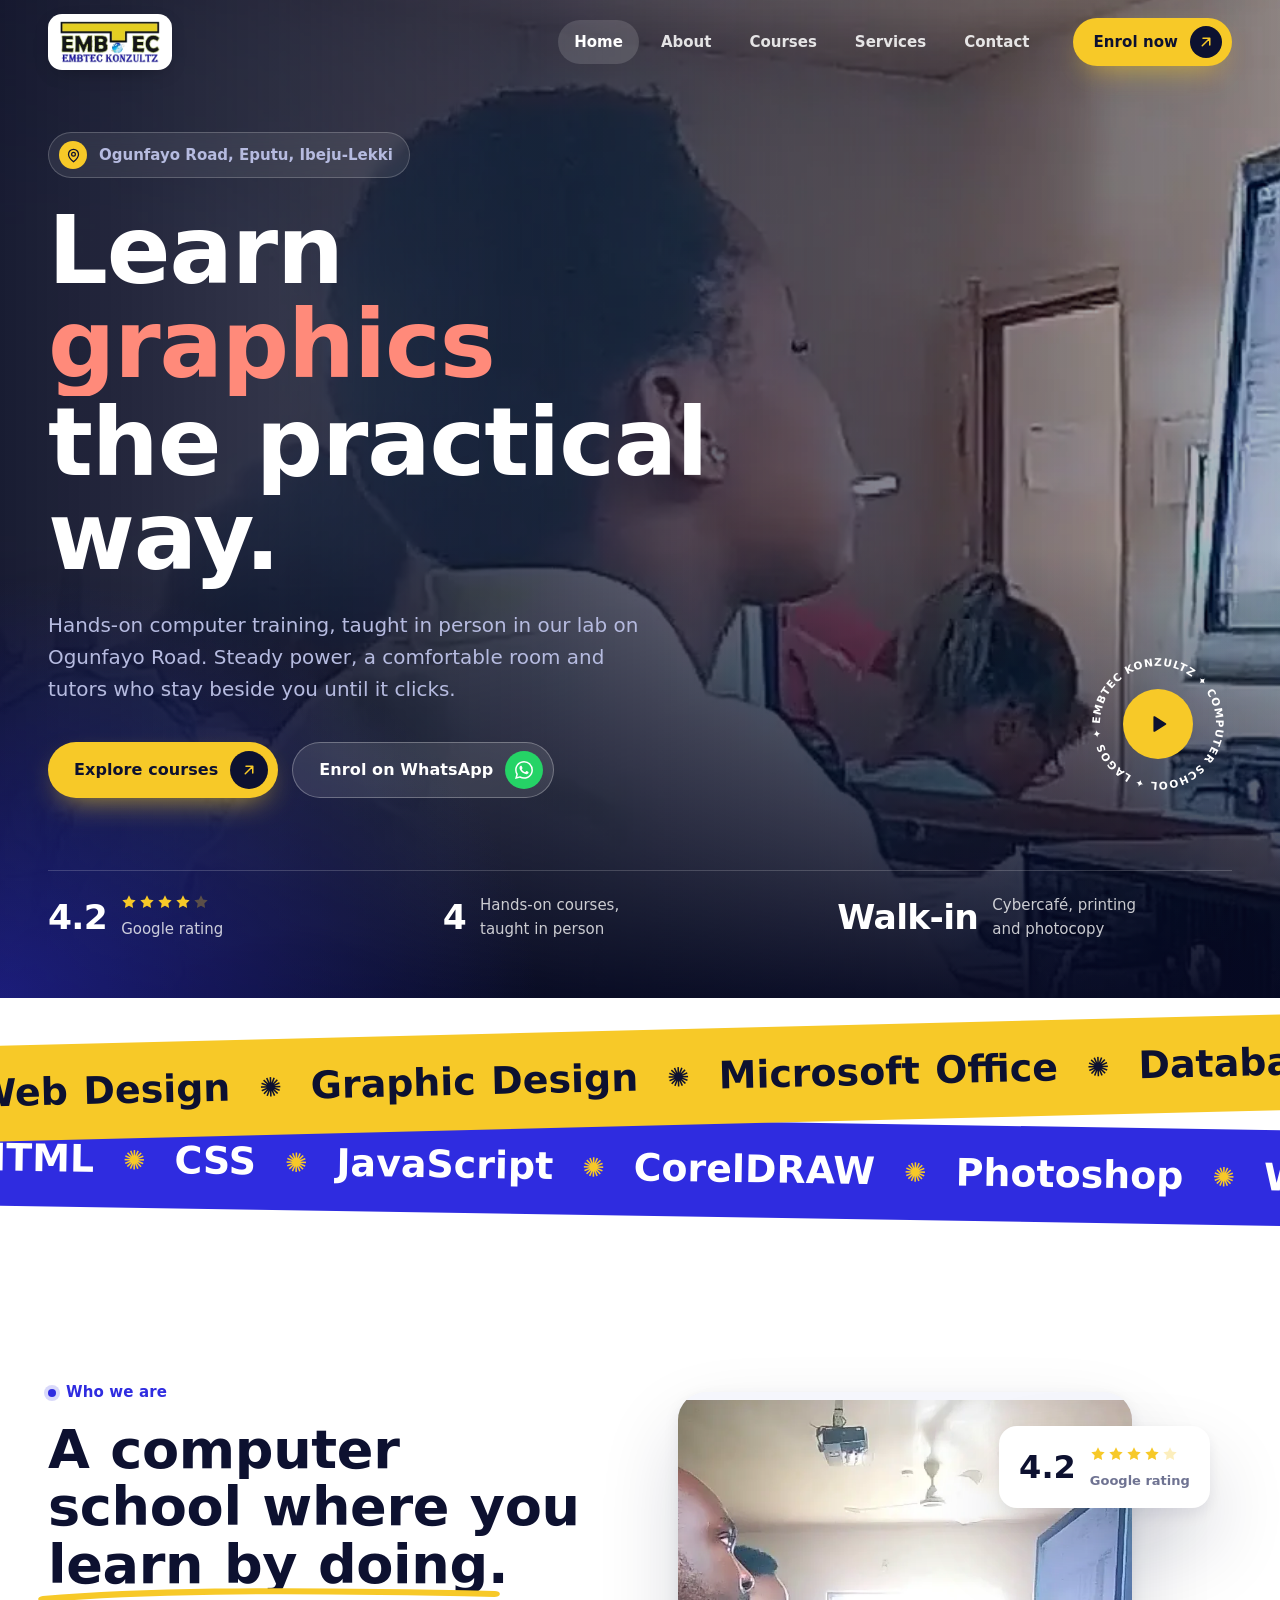
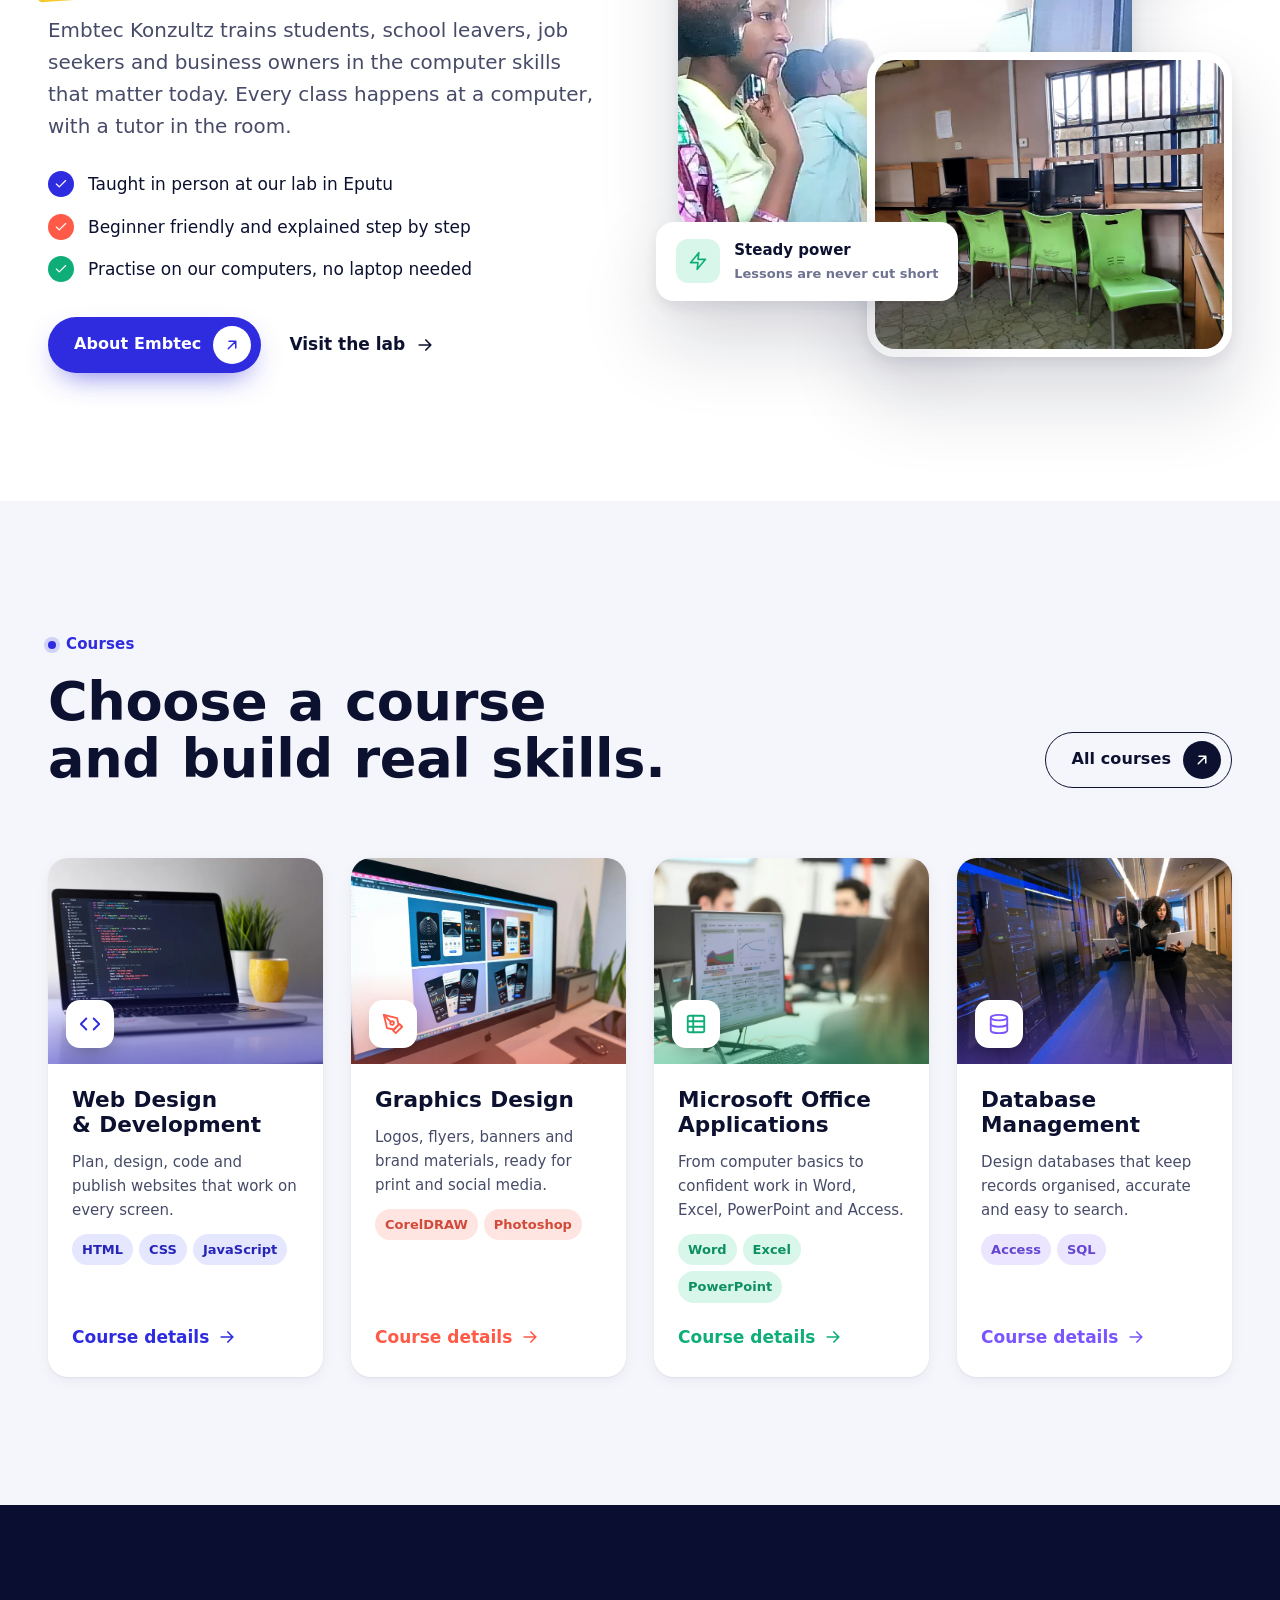
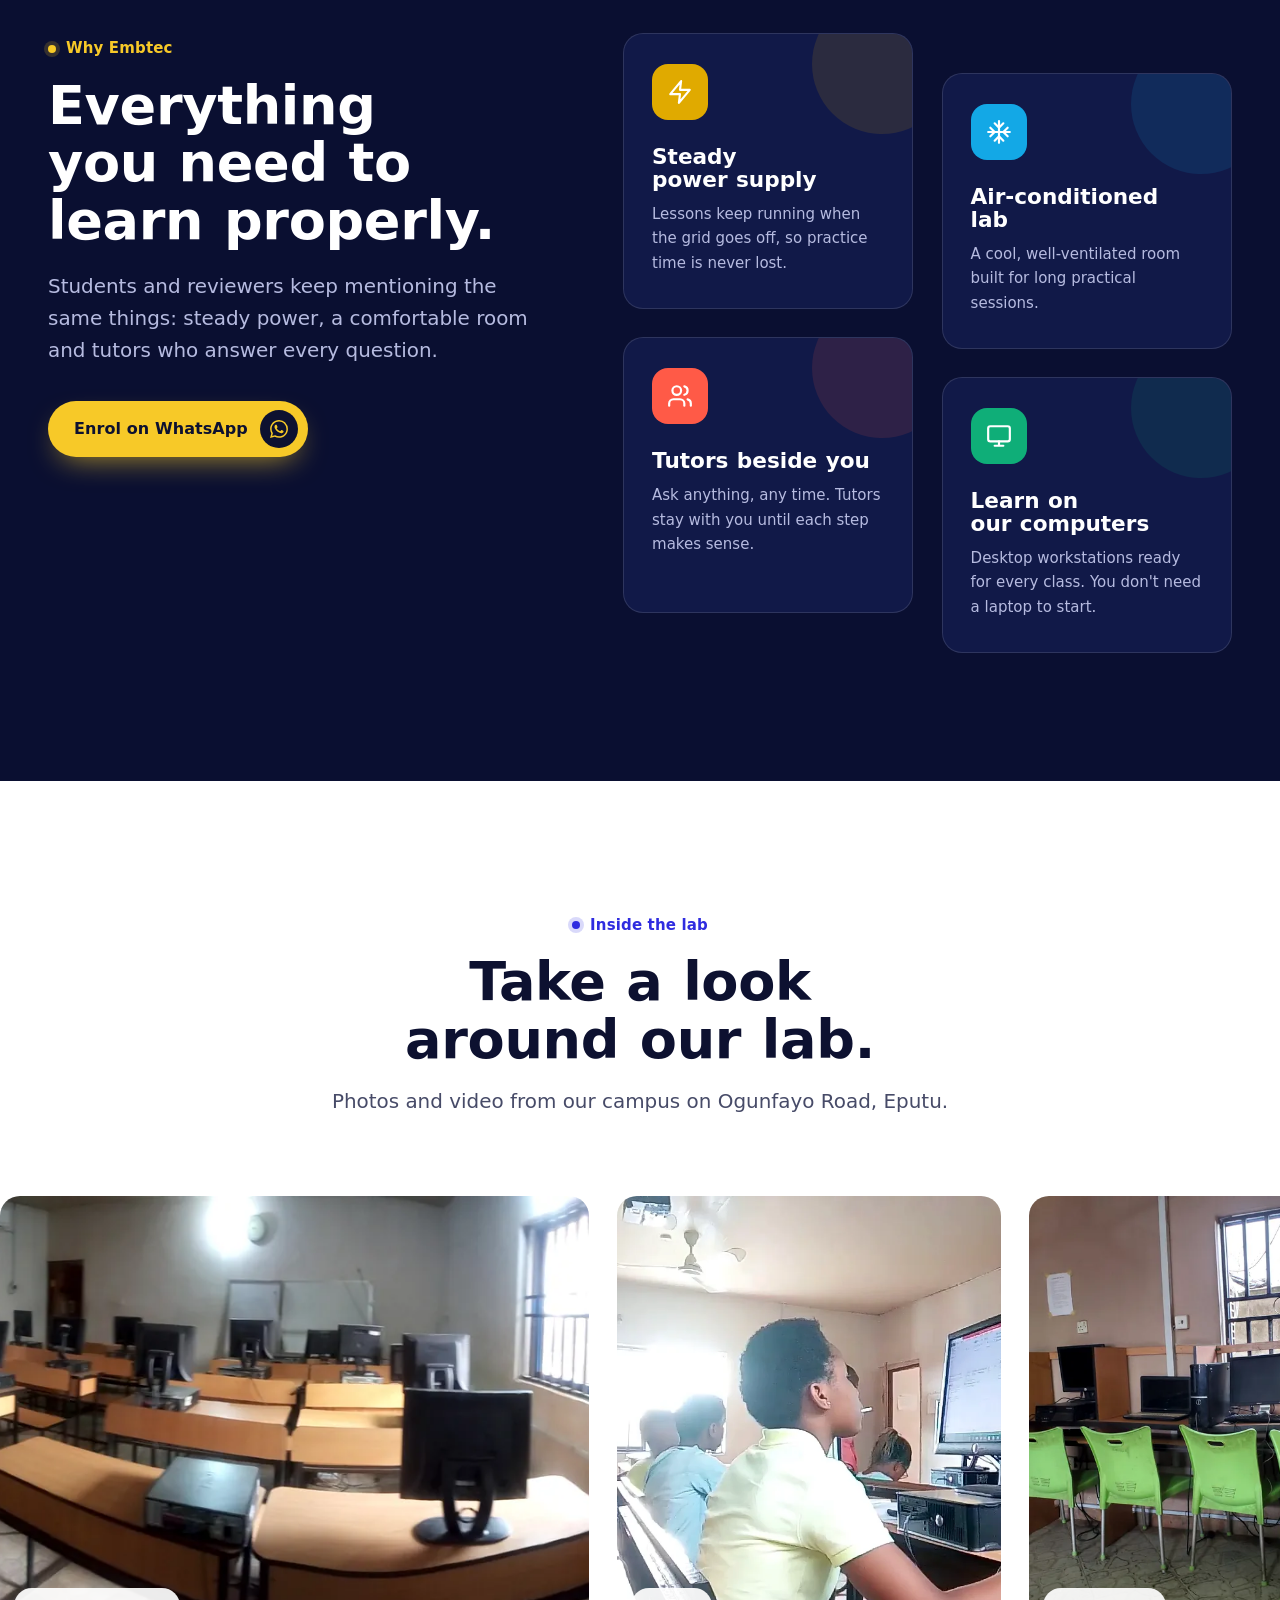
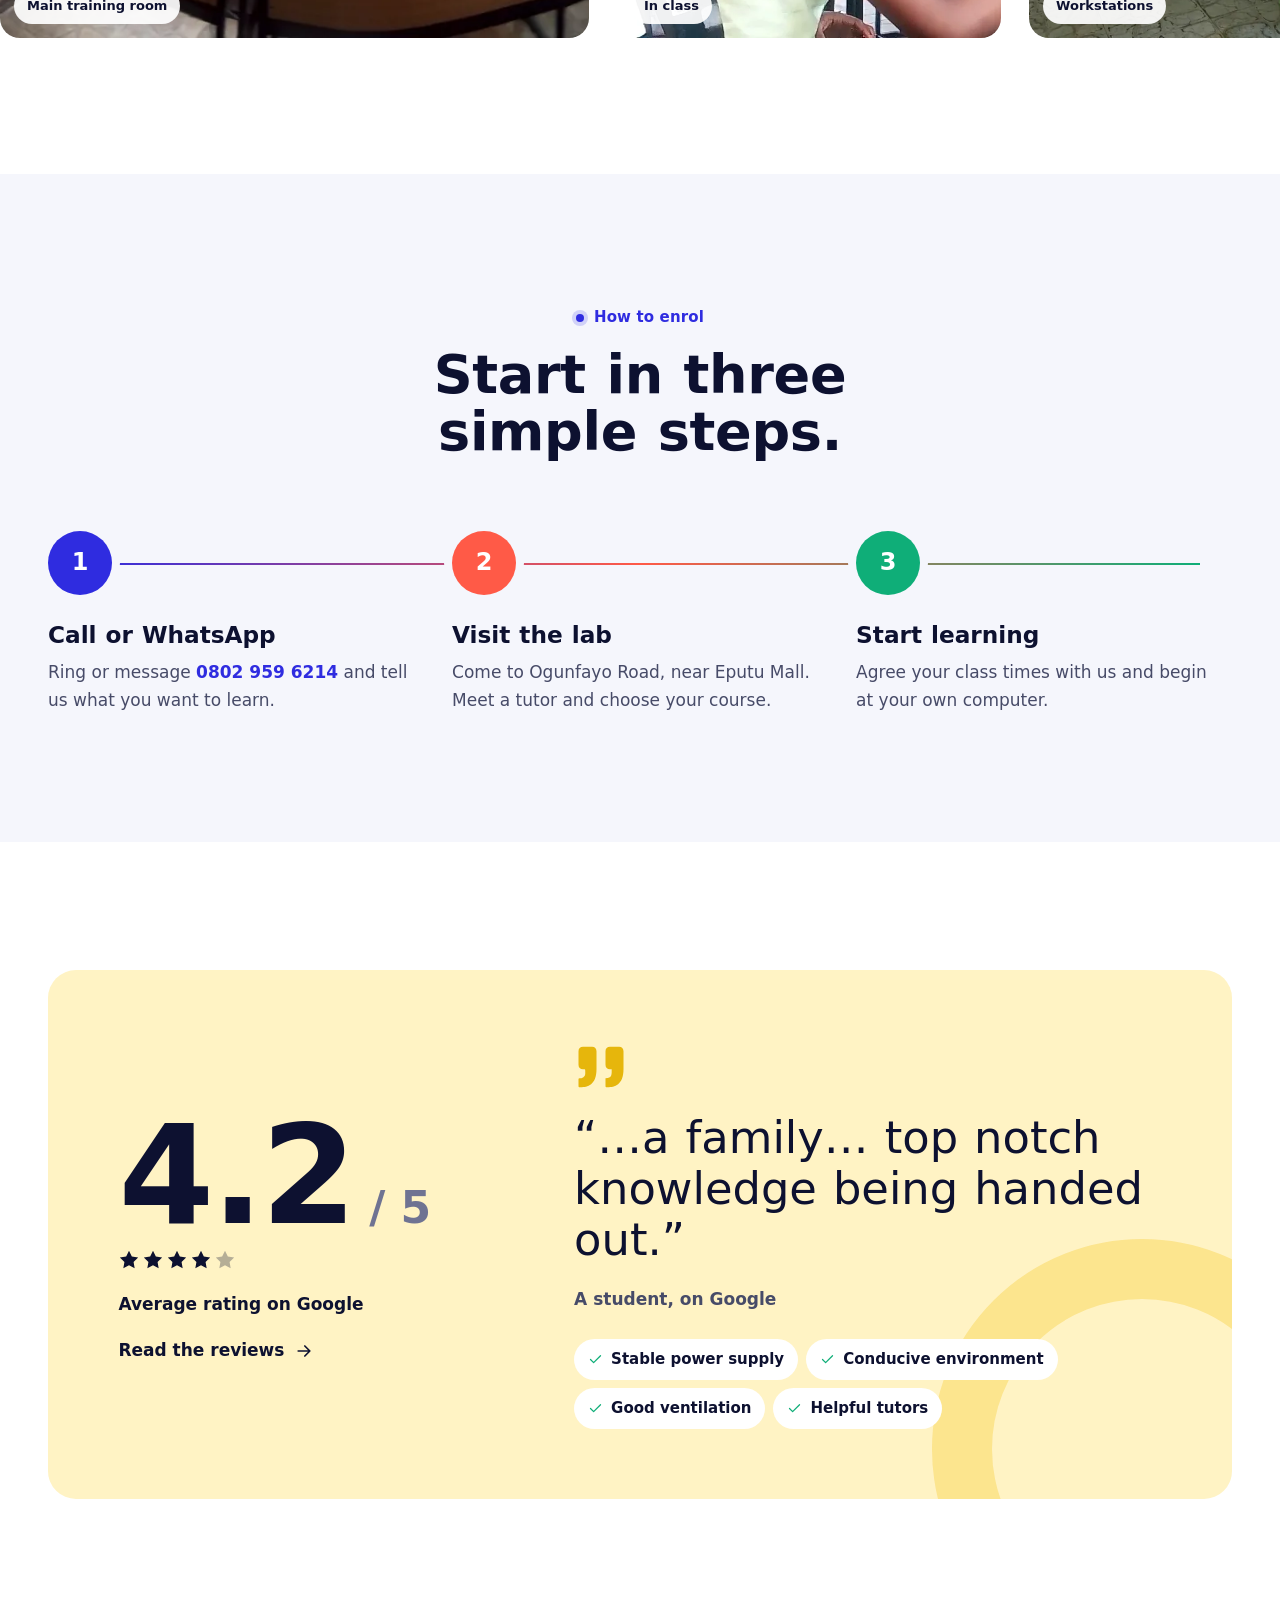
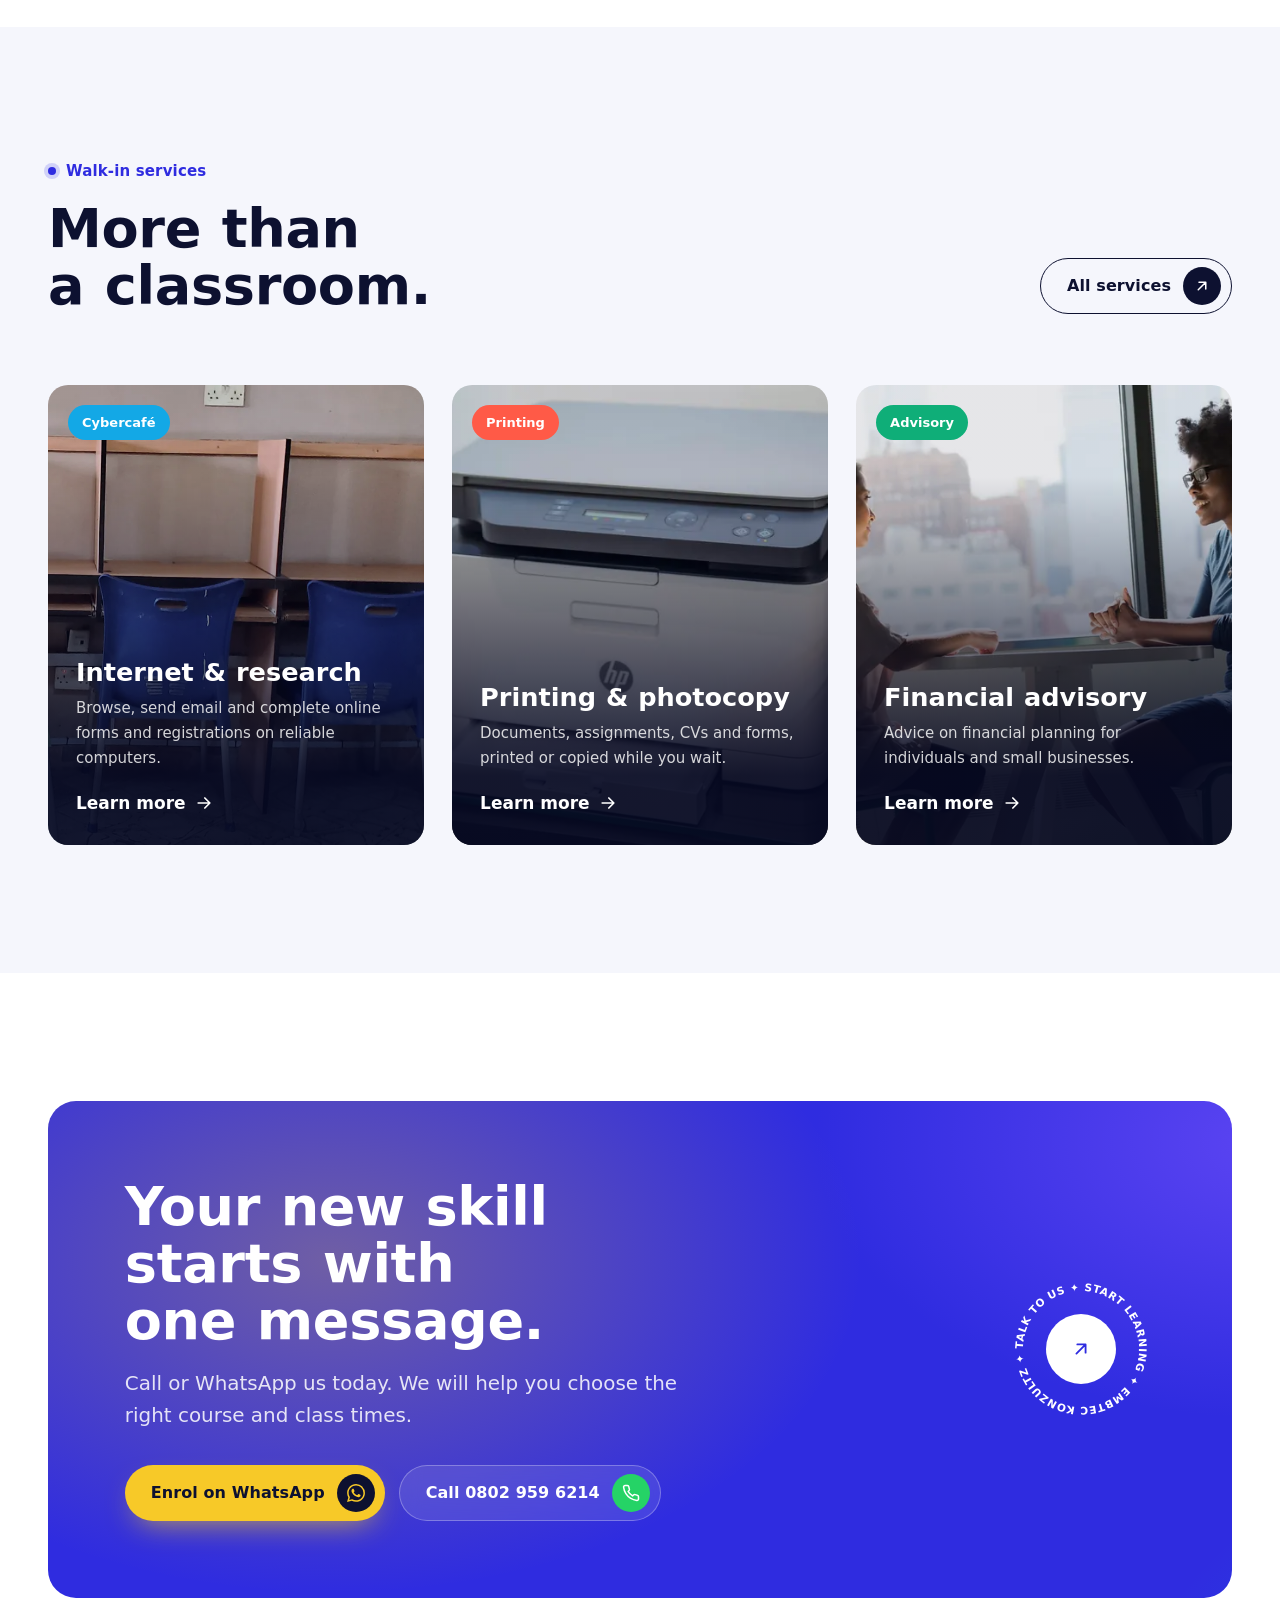
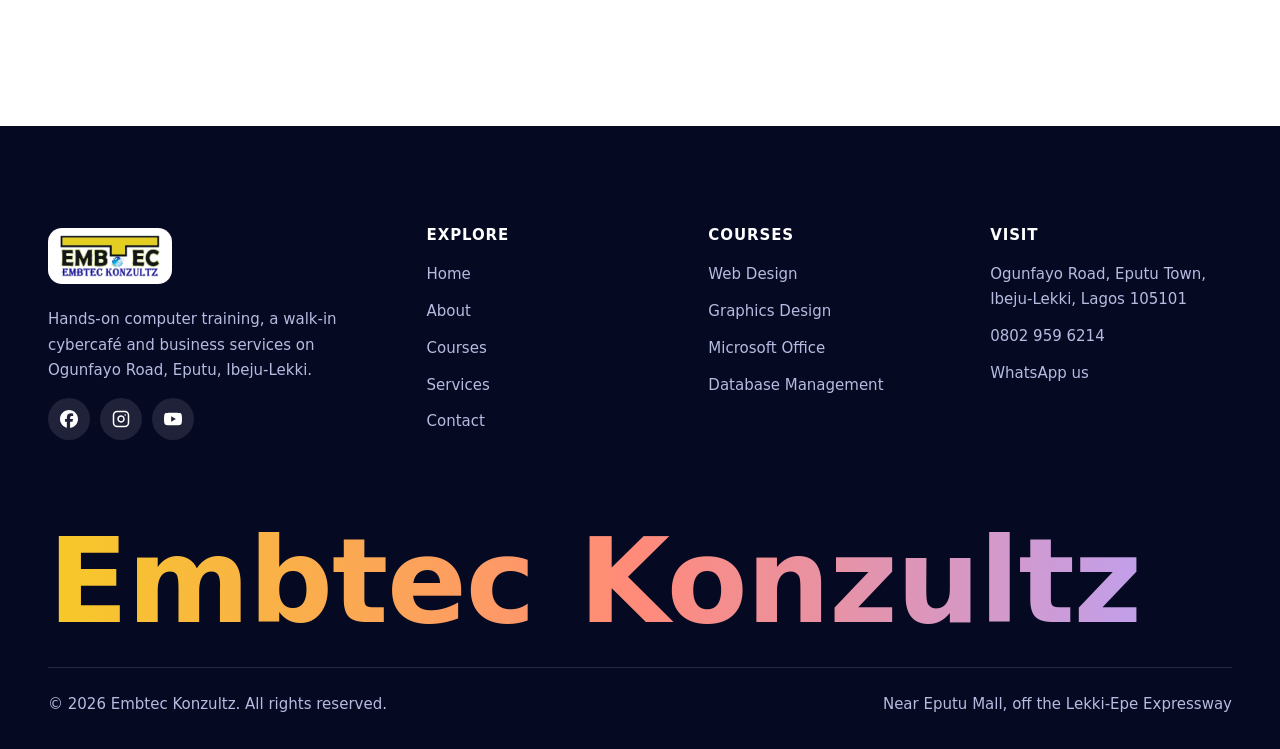
==== commit b1265ced: "Rebuild as a colourful multi-page site with a video hero - Five pages: Home, About, Courses, Service" ====
--- a/index.html
+++ b/index.html
@@ -2,11 +2,11 @@
 <html lang="en-NG">
 <head>
   <meta charset="utf-8">
-  <meta name="viewport" content="width=device-width, initial-scale=1">
+  <meta name="viewport" content="width=device-width, initial-scale=1, viewport-fit=cover">
   <title>Embtec Konzultz | Computer School in Eputu, Ibeju-Lekki, Lagos</title>
-  <meta name="description" content="Computer training on Ogunfayo Road, Eputu, Ibeju-Lekki. Web design, graphic design, Microsoft Office and databases, taught in person. Cybercafé, printing and photocopy services too.">
+  <meta name="description" content="Hands-on computer training in Eputu, Ibeju-Lekki: web design, graphics design, Microsoft Office and databases. Walk-in cybercafé, printing and photocopy services.">
   <link rel="canonical" href="https://victorezekiel905-wq.github.io/embtec/">
-  <meta name="theme-color" content="#f4f1ea">
+  <meta name="theme-color" content="#0a0f31">
 
   <link rel="icon" href="favicon.ico" sizes="any">
   <link rel="icon" type="image/png" sizes="32x32" href="favicon-32x32.png">
@@ -16,389 +16,369 @@
   <meta property="og:type" content="website">
   <meta property="og:site_name" content="Embtec Konzultz">
   <meta property="og:locale" content="en_NG">
-  <meta property="og:title" content="Embtec Konzultz | Computer School in Eputu, Ibeju-Lekki">
-  <meta property="og:description" content="Web design, graphic design, Microsoft Office and databases, taught in person on Ogunfayo Road, Eputu.">
+  <meta property="og:title" content="Embtec Konzultz | Computer School in Eputu, Ibeju-Lekki, Lagos">
+  <meta property="og:description" content="Hands-on computer training in Eputu, Ibeju-Lekki: web design, graphics design, Microsoft Office and databases. Walk-in cybercafé, printing and photocopy services.">
   <meta property="og:url" content="https://victorezekiel905-wq.github.io/embtec/">
   <meta property="og:image" content="https://victorezekiel905-wq.github.io/embtec/assets/img/og-image.jpg">
   <meta property="og:image:width" content="1200">
   <meta property="og:image:height" content="630">
   <meta name="twitter:card" content="summary_large_image">
 
-  <link rel="preconnect" href="https://fonts.googleapis.com">
-  <link rel="preconnect" href="https://fonts.gstatic.com" crossorigin>
-  <link rel="stylesheet" href="https://fonts.googleapis.com/css2?family=Archivo:wght@400;500;600;700&amp;family=JetBrains+Mono&amp;family=Newsreader:ital,opsz,wght@0,6..72,300..600;1,6..72,300..600&amp;display=swap">
+  <link rel="preconnect" href="https://api.fontshare.com" crossorigin>
+  <link rel="preconnect" href="https://cdn.fontshare.com" crossorigin>
+  <link rel="stylesheet" href="https://api.fontshare.com/v2/css?f%5B%5D=clash-display@500,600&amp;f%5B%5D=satoshi@400,500,700&amp;display=swap">
   <link rel="stylesheet" href="assets/css/style.css">
+  <script>document.documentElement.classList.add('js');</script>
   <script src="assets/js/main.js" defer></script>
-
   <script type="application/ld+json">
   {
     "@context": "https://schema.org",
     "@type": ["EducationalOrganization", "LocalBusiness"],
     "name": "Embtec Konzultz",
-    "alternateName": "Embtec Konzultz Computer School",
-    "description": "Computer school and business centre in Eputu, Ibeju-Lekki, Lagos. Web design, graphic design, Microsoft Office and database training, plus cybercafé, printing, photocopy and financial advisory services.",
+    "description": "Computer school and business centre in Eputu, Ibeju-Lekki, Lagos: web design, graphics design, Microsoft Office and database training, plus cybercafé, printing, photocopy and financial advisory services.",
     "url": "https://victorezekiel905-wq.github.io/embtec/",
     "logo": "https://victorezekiel905-wq.github.io/embtec/assets/img/icon-512.png",
     "image": "https://victorezekiel905-wq.github.io/embtec/assets/img/og-image.jpg",
     "telephone": "+2348029596214",
-    "address": {
-      "@type": "PostalAddress",
-      "streetAddress": "Ogunfayo Road",
-      "addressLocality": "Eputu Town, Ibeju-Lekki",
-      "addressRegion": "Lagos",
-      "postalCode": "105101",
-      "addressCountry": "NG"
-    },
-    "areaServed": "Ibeju-Lekki, Lagos",
-    "sameAs": [
-      "https://www.facebook.com/embteckonzultzICT/",
-      "https://www.instagram.com/embteckonzultz/",
-      "https://www.youtube.com/@embteckonzultzcomputerscho2784"
-    ]
+    "address": { "@type": "PostalAddress", "streetAddress": "Ogunfayo Road", "addressLocality": "Eputu Town, Ibeju-Lekki", "addressRegion": "Lagos", "postalCode": "105101", "addressCountry": "NG" },
+    "sameAs": ["https://www.facebook.com/embteckonzultzICT/", "https://www.instagram.com/embteckonzultz/", "https://www.youtube.com/@embteckonzultzcomputerscho2784"]
   }
   </script>
 </head>
 <body>
   <a class="skip-link" href="#main">Skip to content</a>
-
   <svg width="0" height="0" style="position:absolute" aria-hidden="true" focusable="false">
-    <symbol id="i-arrow" viewBox="0 0 24 24"><g fill="none" stroke="currentColor" stroke-width="1.6" stroke-linecap="round" stroke-linejoin="round"><path d="M4 12h16M14 6l6 6-6 6"/></g></symbol>
-    <symbol id="i-down" viewBox="0 0 24 24"><g fill="none" stroke="currentColor" stroke-width="1.6" stroke-linecap="round" stroke-linejoin="round"><path d="M12 4v16M6 14l6 6 6-6"/></g></symbol>
+    <symbol id="i-arrow" viewBox="0 0 24 24"><g fill="none" stroke="currentColor" stroke-width="2" stroke-linecap="round" stroke-linejoin="round"><path d="M5 12h14M13 6l6 6-6 6"/></g></symbol>
+    <symbol id="i-up-right" viewBox="0 0 24 24"><g fill="none" stroke="currentColor" stroke-width="2" stroke-linecap="round" stroke-linejoin="round"><path d="M7 17 17 7M8 7h9v9"/></g></symbol>
+    <symbol id="i-phone" viewBox="0 0 24 24"><g fill="none" stroke="currentColor" stroke-width="2" stroke-linecap="round" stroke-linejoin="round"><path d="M22 16.92v3a2 2 0 0 1-2.18 2 19.79 19.79 0 0 1-8.63-3.07 19.5 19.5 0 0 1-6-6 19.79 19.79 0 0 1-3.07-8.67A2 2 0 0 1 4.11 2h3a2 2 0 0 1 2 1.72c.13.96.36 1.9.7 2.81a2 2 0 0 1-.45 2.11L8.09 9.91a16 16 0 0 0 6 6l1.27-1.27a2 2 0 0 1 2.11-.45c.91.34 1.85.57 2.81.7A2 2 0 0 1 22 16.92z"/></g></symbol>
+    <symbol id="i-pin" viewBox="0 0 24 24"><g fill="none" stroke="currentColor" stroke-width="2" stroke-linecap="round" stroke-linejoin="round"><path d="M20 10c0 6-8 12-8 12s-8-6-8-12a8 8 0 0 1 16 0Z"/><circle cx="12" cy="10" r="3"/></g></symbol>
     <symbol id="i-star" viewBox="0 0 24 24"><path fill="currentColor" d="M12 2l3.09 6.26L22 9.27l-5 4.87 1.18 6.88L12 17.77l-6.18 3.25L7 14.14 2 9.27l6.91-1.01L12 2z"/></symbol>
+    <symbol id="i-zap" viewBox="0 0 24 24"><g fill="none" stroke="currentColor" stroke-width="2" stroke-linecap="round" stroke-linejoin="round"><path d="M13 2 3 14h9l-1 8 10-12h-9l1-8z"/></g></symbol>
+    <symbol id="i-snow" viewBox="0 0 24 24"><g fill="none" stroke="currentColor" stroke-width="2" stroke-linecap="round" stroke-linejoin="round"><path d="M2 12h20M12 2v20M20 16l-4-4 4-4M4 8l4 4-4 4M16 4l-4 4-4-4M8 20l4-4 4 4"/></g></symbol>
+    <symbol id="i-users" viewBox="0 0 24 24"><g fill="none" stroke="currentColor" stroke-width="2" stroke-linecap="round" stroke-linejoin="round"><path d="M16 21v-2a4 4 0 0 0-4-4H6a4 4 0 0 0-4 4v2"/><circle cx="9" cy="7" r="4"/><path d="M22 21v-2a4 4 0 0 0-3-3.87M16 3.13a4 4 0 0 1 0 7.75"/></g></symbol>
+    <symbol id="i-monitor" viewBox="0 0 24 24"><g fill="none" stroke="currentColor" stroke-width="2" stroke-linecap="round" stroke-linejoin="round"><rect x="2" y="3" width="20" height="14" rx="2"/><path d="M8 21h8M12 17v4"/></g></symbol>
+    <symbol id="i-code" viewBox="0 0 24 24"><g fill="none" stroke="currentColor" stroke-width="2" stroke-linecap="round" stroke-linejoin="round"><path d="m16 18 6-6-6-6M8 6l-6 6 6 6"/></g></symbol>
+    <symbol id="i-pen" viewBox="0 0 24 24"><g fill="none" stroke="currentColor" stroke-width="2" stroke-linecap="round" stroke-linejoin="round"><path d="m12 19 7-7 3 3-7 7-3-3z"/><path d="m18 13-1.5-7.5L2 2l3.5 14.5L13 18l5-5z"/><path d="m2 2 7.59 7.59"/><circle cx="11" cy="11" r="2"/></g></symbol>
+    <symbol id="i-sheet" viewBox="0 0 24 24"><g fill="none" stroke="currentColor" stroke-width="2" stroke-linecap="round" stroke-linejoin="round"><rect x="3" y="3" width="18" height="18" rx="2"/><path d="M3 9h18M3 15h18M9 3v18"/></g></symbol>
+    <symbol id="i-db" viewBox="0 0 24 24"><g fill="none" stroke="currentColor" stroke-width="2" stroke-linecap="round" stroke-linejoin="round"><ellipse cx="12" cy="5" rx="9" ry="3"/><path d="M3 5v14a9 3 0 0 0 18 0V5"/><path d="M3 12a9 3 0 0 0 18 0"/></g></symbol>
+    <symbol id="i-globe" viewBox="0 0 24 24"><g fill="none" stroke="currentColor" stroke-width="2" stroke-linecap="round" stroke-linejoin="round"><circle cx="12" cy="12" r="10"/><path d="M12 2a14.5 14.5 0 0 0 0 20 14.5 14.5 0 0 0 0-20M2 12h20"/></g></symbol>
+    <symbol id="i-printer" viewBox="0 0 24 24"><g fill="none" stroke="currentColor" stroke-width="2" stroke-linecap="round" stroke-linejoin="round"><path d="M6 9V2h12v7"/><path d="M6 18H4a2 2 0 0 1-2-2v-5a2 2 0 0 1 2-2h16a2 2 0 0 1 2 2v5a2 2 0 0 1-2 2h-2"/><rect x="6" y="14" width="12" height="8"/></g></symbol>
+    <symbol id="i-trend" viewBox="0 0 24 24"><g fill="none" stroke="currentColor" stroke-width="2" stroke-linecap="round" stroke-linejoin="round"><path d="M22 7l-8.5 8.5-5-5L2 17"/><path d="M16 7h6v6"/></g></symbol>
+    <symbol id="i-check" viewBox="0 0 24 24"><g fill="none" stroke="currentColor" stroke-width="2" stroke-linecap="round" stroke-linejoin="round"><path d="M20 6 9 17l-5-5"/></g></symbol>
+    <symbol id="i-target" viewBox="0 0 24 24"><g fill="none" stroke="currentColor" stroke-width="2" stroke-linecap="round" stroke-linejoin="round"><circle cx="12" cy="12" r="10"/><circle cx="12" cy="12" r="6"/><circle cx="12" cy="12" r="2"/></g></symbol>
+    <symbol id="i-heart" viewBox="0 0 24 24"><g fill="none" stroke="currentColor" stroke-width="2" stroke-linecap="round" stroke-linejoin="round"><path d="M19 14c1.49-1.46 3-3.21 3-5.5A5.5 5.5 0 0 0 16.5 3c-1.76 0-3 .5-4.5 2-1.5-1.5-2.74-2-4.5-2A5.5 5.5 0 0 0 2 8.5c0 2.3 1.5 4.05 3 5.5l7 7Z"/></g></symbol>
+    <symbol id="i-home" viewBox="0 0 24 24"><g fill="none" stroke="currentColor" stroke-width="2" stroke-linecap="round" stroke-linejoin="round"><path d="m3 9 9-7 9 7v11a2 2 0 0 1-2 2H5a2 2 0 0 1-2-2z"/><path d="M9 22V12h6v10"/></g></symbol>
+    <symbol id="i-play" viewBox="0 0 24 24"><path fill="currentColor" d="M7 4.5v15a1 1 0 0 0 1.52.85l12-7.5a1 1 0 0 0 0-1.7l-12-7.5A1 1 0 0 0 7 4.5z"/></symbol>
+    <symbol id="i-pause" viewBox="0 0 24 24"><path fill="currentColor" d="M6 4h4v16H6zM14 4h4v16h-4z"/></symbol>
+    <symbol id="i-quote" viewBox="0 0 24 24"><path fill="currentColor" d="M3 21c3 0 7-1 7-8V5c0-1.25-.76-2.02-2-2H4c-1.25 0-2 .75-2 1.97V11c0 1.25.75 2 2 2 1 0 1 0 1 1v1c0 1-1 2-2 2s-1 .01-1 1.03V20c0 1 0 1 1 1zm12 0c3 0 7-1 7-8V5c0-1.25-.76-2.02-2-2h-4c-1.25 0-2 .75-2 1.97V11c0 1.25.75 2 2 2h.75c0 2.25.25 4-2.75 4v3c0 1 0 1 1 1z"/></symbol>
     <symbol id="i-whatsapp" viewBox="0 0 24 24"><path fill="currentColor" d="M17.47 14.38c-.3-.15-1.76-.87-2.03-.97-.27-.1-.47-.15-.67.15-.2.3-.77.97-.94 1.16-.17.2-.35.22-.64.07-.3-.15-1.26-.46-2.39-1.47-.88-.79-1.48-1.76-1.65-2.06-.17-.3-.02-.46.13-.61.13-.13.3-.35.45-.52.15-.17.2-.3.3-.5.1-.2.05-.37-.03-.52-.07-.15-.67-1.61-.92-2.21-.24-.58-.49-.5-.67-.51h-.57c-.2 0-.52.07-.79.37-.27.3-1.04 1.02-1.04 2.48 0 1.46 1.07 2.88 1.21 3.07.15.2 2.1 3.2 5.08 4.49.71.31 1.26.49 1.7.63.71.22 1.36.19 1.87.12.57-.09 1.76-.72 2-1.41.25-.7.25-1.29.17-1.41-.07-.13-.27-.2-.57-.35m-5.42 7.4h-.01a9.87 9.87 0 0 1-5.03-1.38l-.36-.21-3.74.98 1-3.65-.24-.37a9.86 9.86 0 0 1-1.51-5.26c0-5.45 4.44-9.88 9.89-9.88 2.64 0 5.12 1.03 6.99 2.9a9.83 9.83 0 0 1 2.89 6.99c0 5.45-4.44 9.88-9.88 9.88m8.41-18.3A11.82 11.82 0 0 0 12.05 0C5.5 0 .16 5.34.16 11.89c0 2.1.55 4.14 1.59 5.95L.06 24l6.3-1.65a11.88 11.88 0 0 0 5.68 1.45h.01c6.55 0 11.89-5.34 11.89-11.89a11.82 11.82 0 0 0-3.48-8.41z"/></symbol>
+    <symbol id="i-facebook" viewBox="0 0 24 24"><path fill="currentColor" d="M9.1 23.69v-7.98H6.63v-3.67H9.1v-1.58c0-4.09 1.85-5.98 5.86-5.98.4 0 .96.04 1.47.1.39.04.77.11 1.14.2v3.32c-.22-.02-.44-.03-.65-.04-.24 0-.49-.01-.73-.01-.71 0-1.26.1-1.68.31-.28.14-.51.35-.68.62-.26.42-.37.99-.37 1.75v1.3h3.92l-.39 2.1-.29 1.56h-3.25v8.25C19.4 23.24 24 18.18 24 12.04c0-6.63-5.37-12-12-12s-12 5.37-12 12c0 5.63 3.87 10.35 9.1 11.65Z"/></symbol>
+    <symbol id="i-instagram" viewBox="0 0 24 24"><g fill="none" stroke="currentColor" stroke-width="2" stroke-linecap="round" stroke-linejoin="round"><rect x="2" y="2" width="20" height="20" rx="5"/><path d="M16 11.37A4 4 0 1 1 12.63 8 4 4 0 0 1 16 11.37z"/><path d="M17.5 6.5h.01"/></g></symbol>
+    <symbol id="i-youtube" viewBox="0 0 24 24"><path fill="currentColor" d="M23.5 6.19a3.02 3.02 0 0 0-2.12-2.14C19.5 3.55 12 3.55 12 3.55s-7.5 0-9.38.5A3.02 3.02 0 0 0 .5 6.19C0 8.07 0 12 0 12s0 3.93.5 5.81a3.02 3.02 0 0 0 2.12 2.14c1.87.5 9.38.5 9.38.5s7.5 0 9.38-.5a3.02 3.02 0 0 0 2.12-2.14C24 15.93 24 12 24 12s0-3.93-.5-5.81zM9.55 15.57V8.43L15.82 12l-6.27 3.57z"/></symbol>
   </svg>
 
   <header class="site-header">
     <div class="wrap header-inner">
-      <a class="brand" href="index.html" aria-label="Embtec Konzultz, home">
-        <img src="assets/img/logo.webp" alt="Embtec Konzultz" width="514" height="215">
-      </a>
+      <a class="brand" href="index.html" aria-label="Embtec Konzultz, home"><img src="assets/img/logo.webp" alt="Embtec Konzultz" width="514" height="215"></a>
       <nav class="nav" aria-label="Main">
+        <a href="index.html" aria-current="page">Home</a>
+        <a href="about.html">About</a>
         <a href="courses.html">Courses</a>
-        <a href="index.html#lab">The lab</a>
-        <a href="index.html#services">Walk-in services</a>
+        <a href="services.html">Services</a>
         <a href="contact.html">Contact</a>
       </nav>
-      <div class="header-actions">
-        <a class="header-phone" href="tel:+2348029596214">0802&nbsp;959&nbsp;6214</a>
-        <a class="btn btn-ink btn-small" href="https://wa.me/2348029596214?text=Hello%20Embtec%20Konzultz%2C%20I%20would%20like%20to%20enrol%20for%20a%20course." target="_blank" rel="noopener">Enrol</a>
-      </div>
-      <button class="menu-btn" type="button" aria-expanded="false" aria-controls="menu">Menu</button>
+      <div class="header-cta">
+        <a class="btn btn-gold" href="https://wa.me/2348029596214?text=Hello%20Embtec%20Konzultz%2C%20I%20would%20like%20to%20enrol%20for%20a%20course." target="_blank" rel="noopener">Enrol now<span class="bubble"><svg class="icon" aria-hidden="true"><use href="#i-up-right"/></svg></span></a>
+      </div>
+      <button class="menu-btn" type="button" aria-expanded="false" aria-controls="menu" aria-label="Open menu"><span></span></button>
     </div>
   </header>
 
-  <div class="menu" id="menu" inert>
+  <div class="menu dark" id="menu" inert>
     <nav aria-label="Menu">
-      <a href="index.html">Home</a>
-      <a href="courses.html">Courses</a>
-      <a href="index.html#lab">The lab</a>
-      <a href="index.html#services">Walk-in services</a>
-      <a href="contact.html">Contact</a>
+      <a href="index.html" aria-current="page">Home<svg class="icon" aria-hidden="true"><use href="#i-arrow"/></svg></a>
+      <a href="about.html">About<svg class="icon" aria-hidden="true"><use href="#i-arrow"/></svg></a>
+      <a href="courses.html">Courses<svg class="icon" aria-hidden="true"><use href="#i-arrow"/></svg></a>
+      <a href="services.html">Services<svg class="icon" aria-hidden="true"><use href="#i-arrow"/></svg></a>
+      <a href="contact.html">Contact<svg class="icon" aria-hidden="true"><use href="#i-arrow"/></svg></a>
     </nav>
     <div class="menu-foot">
-      <a class="btn btn-gold" href="https://wa.me/2348029596214?text=Hello%20Embtec%20Konzultz%2C%20I%20would%20like%20to%20enrol%20for%20a%20course." target="_blank" rel="noopener"><svg class="icon" aria-hidden="true"><use href="#i-whatsapp"/></svg>Enrol on WhatsApp</a>
-      <a class="btn btn-line" href="tel:+2348029596214">Call&nbsp;0802&nbsp;959&nbsp;6214</a>
+      <a class="btn btn-gold" href="https://wa.me/2348029596214?text=Hello%20Embtec%20Konzultz%2C%20I%20would%20like%20to%20enrol%20for%20a%20course." target="_blank" rel="noopener">Enrol on WhatsApp<span class="bubble"><svg class="icon" aria-hidden="true"><use href="#i-whatsapp"/></svg></span></a>
+      <a class="btn btn-glass" href="tel:+2348029596214">Call&nbsp;0802&nbsp;959&nbsp;6214<span class="bubble"><svg class="icon" aria-hidden="true"><use href="#i-phone"/></svg></span></a>
+      <p>Ogunfayo Road, Eputu Town, Ibeju-Lekki, Lagos</p>
     </div>
   </div>
 
   <main id="main">
 
-    <section class="hero" aria-labelledby="hero-title">
-      <div class="wrap">
-        <div class="row hero-top">
-          <h1 class="display hero-title" id="hero-title">Serious computer skills, <span class="mark">close to home.</span></h1>
-          <div class="hero-side">
-            <p>Embtec Konzultz is a computer school on Ogunfayo Road in Eputu, Ibeju-Lekki. We teach web design, graphic design, Microsoft Office and databases in person, in a lab with steady power and tutors who take the time to explain.</p>
-            <div class="hero-actions">
-              <a class="btn btn-gold" href="https://wa.me/2348029596214?text=Hello%20Embtec%20Konzultz%2C%20I%20would%20like%20to%20enrol%20for%20a%20course." target="_blank" rel="noopener"><svg class="icon" aria-hidden="true"><use href="#i-whatsapp"/></svg>Enrol on WhatsApp</a>
-              <a class="go" href="courses.html">See the courses<svg class="icon" aria-hidden="true"><use href="#i-arrow"/></svg></a>
-            </div>
-          </div>
-        </div>
-
-        <figure class="hero-photo">
-          <picture>
-            <source media="(max-width: 640px)" srcset="assets/img/classroom-m-700.webp 700w, assets/img/classroom-m-1100.webp 1100w" sizes="100vw">
-            <img src="assets/img/classroom-1800.webp" srcset="assets/img/classroom-1200.webp 1200w, assets/img/classroom-1800.webp 1800w, assets/img/classroom-2600.webp 2600w" sizes="(min-width: 1400px) 1320px, 100vw" width="2600" height="1075" alt="The main training room at Embtec Konzultz: rows of wooden desks, each with a desktop computer" fetchpriority="high">
-          </picture>
-          <figcaption class="caption">
-            <span>The main training room on Ogunfayo Road.</span>
-            <a href="#reviews"><span class="stars" aria-hidden="true"><svg class="icon"><use href="#i-star"/></svg><svg class="icon"><use href="#i-star"/></svg><svg class="icon"><use href="#i-star"/></svg><svg class="icon"><use href="#i-star"/></svg><svg class="icon part"><use href="#i-star"/></svg></span>Rated 4.2 on Google</a>
-          </figcaption>
-        </figure>
-      </div>
-    </section>
-
-    <section class="section" id="courses" aria-labelledby="courses-title">
-      <div class="wrap">
-        <div class="row section-head">
-          <p class="sidehead">Courses</p>
-          <h2 class="h2" id="courses-title">Four courses, all taught in person at our lab.</h2>
-        </div>
-        <ol class="course-index">
-          <li><a href="courses.html#web-design">
-            <span class="num" aria-hidden="true"></span>
-            <span class="name">Web Design &amp; Development</span>
-            <span class="desc">Plan, design, code and publish websites. You finish with a live site of your own.</span>
-            <span class="tools">HTML, CSS, JavaScript, Git</span>
-            <span class="arrow" aria-hidden="true"><svg class="icon"><use href="#i-arrow"/></svg></span>
-          </a></li>
-          <li><a href="courses.html#graphics-design">
-            <span class="num" aria-hidden="true"></span>
-            <span class="name">Graphics Design</span>
-            <span class="desc">Logos, flyers, banners and brand materials, prepared properly for print and screen.</span>
-            <span class="tools">CorelDRAW, Photoshop</span>
-            <span class="arrow" aria-hidden="true"><svg class="icon"><use href="#i-arrow"/></svg></span>
-          </a></li>
-          <li><a href="courses.html#microsoft-office">
-            <span class="num" aria-hidden="true"></span>
-            <span class="name">Microsoft Office Applications</span>
-            <span class="desc">From computer basics to confident work in the programs every office uses.</span>
-            <span class="tools">Word, Excel, PowerPoint, Access</span>
-            <span class="arrow" aria-hidden="true"><svg class="icon"><use href="#i-arrow"/></svg></span>
-          </a></li>
-          <li><a href="courses.html#database">
-            <span class="num" aria-hidden="true"></span>
-            <span class="name">Database Management</span>
-            <span class="desc">Design databases that keep records organised, accurate and easy to search.</span>
-            <span class="tools">Microsoft Access, SQL</span>
-            <span class="arrow" aria-hidden="true"><svg class="icon"><use href="#i-arrow"/></svg></span>
-          </a></li>
+    <section class="hero dark" aria-labelledby="hero-title">
+      <div class="hero-media" aria-hidden="true">
+        <video data-hero-video data-wide="assets/video/hero-wide.mp4" data-tall="assets/video/hero-tall.mp4" data-wide-poster="assets/video/hero-wide.webp" data-tall-poster="assets/video/hero-tall.webp" poster="assets/video/hero-wide.webp" muted loop playsinline preload="none"></video>
+      </div>
+      <div class="wrap">
+        <div class="hero-content">
+          <div class="hero-copy">
+            <p class="hero-meta fade-up" style="--d:.1s"><span class="pin"><svg class="icon" aria-hidden="true"><use href="#i-pin"/></svg></span>Ogunfayo Road, Eputu, Ibeju-Lekki</p>
+            <h1 class="hero-title" id="hero-title"><span class="sr-only">Learn web design, graphics, MS Office and databases the practical way.</span>
+              <span aria-hidden="true"><span class="line"><span>Learn</span></span><span class="line"><span><span class="rotator" data-rotator><b>web design</b><b>graphics</b><b>MS Office</b><b>databases</b></span></span></span><span class="line"><span>the practical way.</span></span></span>
+            </h1>
+            <p class="hero-sub fade-up" style="--d:.55s">Hands-on computer training, taught in person in our lab on Ogunfayo Road. Steady power, a comfortable room and tutors who stay beside you until it clicks.</p>
+            <div class="hero-actions fade-up" style="--d:.7s">
+              <a class="btn btn-gold" href="courses.html">Explore courses<span class="bubble"><svg class="icon" aria-hidden="true"><use href="#i-up-right"/></svg></span></a>
+              <a class="btn btn-glass" href="https://wa.me/2348029596214?text=Hello%20Embtec%20Konzultz%2C%20I%20would%20like%20to%20enrol%20for%20a%20course." target="_blank" rel="noopener">Enrol on WhatsApp<span class="bubble"><svg class="icon" aria-hidden="true"><use href="#i-whatsapp"/></svg></span></a>
+            </div>
+          </div>
+          <button class="badge" type="button" data-video-toggle aria-label="Pause background video">
+            <svg class="ring" viewBox="0 0 148 148" aria-hidden="true"><defs><path id="ring-path-button" d="M74 74m-58 0a58 58 0 1 1 116 0a58 58 0 1 1-116 0"/></defs><text><textPath href="#ring-path-button" textLength="362" lengthAdjust="spacing">Embtec Konzultz ✦ Computer School ✦ Lagos ✦</textPath></text></svg>
+            <span class="core"><svg class="icon i-pause" aria-hidden="true"><use href="#i-pause"/></svg><svg class="icon i-play" aria-hidden="true"><use href="#i-play"/></svg></span>
+          </button>
+        </div>
+        <ul class="hero-proof fade-up" style="--d:.9s">
+          <li><strong data-count="4.2">4.2</strong><span><span class="stars" aria-hidden="true"><svg class="icon" aria-hidden="true"><use href="#i-star"/></svg><svg class="icon" aria-hidden="true"><use href="#i-star"/></svg><svg class="icon" aria-hidden="true"><use href="#i-star"/></svg><svg class="icon" aria-hidden="true"><use href="#i-star"/></svg><svg class="icon part" aria-hidden="true"><use href="#i-star"/></svg></span><br>Google rating</span></li>
+          <li><strong data-count="4">4</strong><span>Hands-on courses,<br>taught in person</span></li>
+          <li><strong>Walk-in</strong><span>Cybercafé, printing<br>and photocopy</span></li>
+        </ul>
+      </div>
+    </section>
+
+    <div class="tapes" aria-hidden="true">
+      <div class="tape tape-a"><div class="tape-track"><ul><li>Web Design</li><li>Graphic Design</li><li>Microsoft Office</li><li>Database Management</li><li>Cybercafé</li><li>Printing &amp; Photocopy</li><li>Financial Advisory</li></ul><ul aria-hidden="true"><li>Web Design</li><li>Graphic Design</li><li>Microsoft Office</li><li>Database Management</li><li>Cybercafé</li><li>Printing &amp; Photocopy</li><li>Financial Advisory</li></ul></div></div>
+      <div class="tape tape-b"><div class="tape-track"><ul><li>HTML</li><li>CSS</li><li>JavaScript</li><li>CorelDRAW</li><li>Photoshop</li><li>Word</li><li>Excel</li><li>PowerPoint</li><li>Access</li><li>SQL</li></ul><ul aria-hidden="true"><li>HTML</li><li>CSS</li><li>JavaScript</li><li>CorelDRAW</li><li>Photoshop</li><li>Word</li><li>Excel</li><li>PowerPoint</li><li>Access</li><li>SQL</li></ul></div></div>
+    </div>
+
+    <section class="section" aria-labelledby="intro-title">
+      <div class="wrap split">
+        <div data-reveal>
+          <p class="kicker">Who we are</p>
+          <h2 class="h2" id="intro-title">A computer school where you <span class="underline">learn by doing.<svg viewBox="0 0 300 20" preserveAspectRatio="none" aria-hidden="true"><path d="M3 14c60-9 140-12 294-6"/></svg></span></h2>
+          <p class="lead">Embtec Konzultz trains students, school leavers, job seekers and business owners in the computer skills that matter today. Every class happens at a computer, with a tutor in the room.</p>
+          <ul class="ticks">
+            <li><span class="tick" style="--c:var(--royal)"><svg class="icon" aria-hidden="true"><use href="#i-check"/></svg></span>Taught in person at our lab in Eputu</li>
+            <li><span class="tick" style="--c:var(--coral)"><svg class="icon" aria-hidden="true"><use href="#i-check"/></svg></span>Beginner friendly and explained step by step</li>
+            <li><span class="tick" style="--c:var(--mint)"><svg class="icon" aria-hidden="true"><use href="#i-check"/></svg></span>Practise on our computers, no laptop needed</li>
+          </ul>
+          <div class="actions">
+            <a class="btn btn-royal" href="about.html">About Embtec<span class="bubble"><svg class="icon" aria-hidden="true"><use href="#i-up-right"/></svg></span></a>
+            <a class="link-arrow" href="contact.html#visit"><span>Visit the lab</span><svg class="icon" aria-hidden="true"><use href="#i-arrow"/></svg></a>
+          </div>
+        </div>
+        <div class="collage" data-reveal="right">
+          <figure class="ph ph-a"><img src="assets/img/tutor-720.webp" alt="A tutor working with students at a computer in the Embtec lab" width="720" height="720" loading="lazy" data-parallax="0.04"></figure>
+          <figure class="ph ph-b"><img src="assets/img/workstations-900.webp" alt="Workstations with desktop computers in the lab" width="900" height="675" loading="lazy"></figure>
+          <div class="float-card fc-rating"><span class="big">4.2</span><span><span class="stars" aria-hidden="true"><svg class="icon" aria-hidden="true"><use href="#i-star"/></svg><svg class="icon" aria-hidden="true"><use href="#i-star"/></svg><svg class="icon" aria-hidden="true"><use href="#i-star"/></svg><svg class="icon" aria-hidden="true"><use href="#i-star"/></svg><svg class="icon part" aria-hidden="true"><use href="#i-star"/></svg></span><small>Google rating</small></span></div>
+          <div class="float-card fc-power"><span class="dot"><svg class="icon" aria-hidden="true"><use href="#i-zap"/></svg></span><span><strong>Steady power</strong><small>Lessons are never cut short</small></span></div>
+        </div>
+      </div>
+    </section>
+
+    <section class="section section-soft" aria-labelledby="courses-title">
+      <div class="wrap">
+        <div class="section-head">
+          <div data-reveal>
+            <p class="kicker">Courses</p>
+            <h2 class="h2" id="courses-title">Choose a course and build real skills.</h2>
+          </div>
+          <a class="btn btn-line" href="courses.html" data-reveal>All courses<span class="bubble"><svg class="icon" aria-hidden="true"><use href="#i-up-right"/></svg></span></a>
+        </div>
+        <div class="course-grid">
+          <article class="course-card c-web" data-reveal style="--d:0.00s">
+            <div class="media"><img src="assets/img/web-800.webp" srcset="assets/img/web-800.webp 800w, assets/img/web-1400.webp 1400w" sizes="(min-width: 1180px) 300px, (min-width: 720px) 50vw, 100vw" width="1400" height="933" alt="" loading="lazy" decoding="async"><span class="badge-c"><svg class="icon" aria-hidden="true"><use href="#i-code"/></svg></span></div>
+            <div class="body">
+              <h3>Web Design &amp; Development</h3>
+              <p>Plan, design, code and publish websites that work on every screen.</p>
+              <div class="tools"><span>HTML</span><span>CSS</span><span>JavaScript</span></div>
+              <a class="more stretched" href="courses.html#web-design">Course details<svg class="icon" aria-hidden="true"><use href="#i-arrow"/></svg></a>
+            </div>
+          </article>
+          <article class="course-card c-graphics" data-reveal style="--d:0.08s">
+            <div class="media"><img src="assets/img/graphics-800.webp" srcset="assets/img/graphics-800.webp 800w, assets/img/graphics-1400.webp 1400w" sizes="(min-width: 1180px) 300px, (min-width: 720px) 50vw, 100vw" width="1400" height="933" alt="" loading="lazy" decoding="async"><span class="badge-c"><svg class="icon" aria-hidden="true"><use href="#i-pen"/></svg></span></div>
+            <div class="body">
+              <h3>Graphics Design</h3>
+              <p>Logos, flyers, banners and brand materials, ready for print and social media.</p>
+              <div class="tools"><span>CorelDRAW</span><span>Photoshop</span></div>
+              <a class="more stretched" href="courses.html#graphics-design">Course details<svg class="icon" aria-hidden="true"><use href="#i-arrow"/></svg></a>
+            </div>
+          </article>
+          <article class="course-card c-office" data-reveal style="--d:0.16s">
+            <div class="media"><img src="assets/img/office-800.webp" srcset="assets/img/office-800.webp 800w, assets/img/office-1400.webp 1400w" sizes="(min-width: 1180px) 300px, (min-width: 720px) 50vw, 100vw" width="1400" height="933" alt="" loading="lazy" decoding="async"><span class="badge-c"><svg class="icon" aria-hidden="true"><use href="#i-sheet"/></svg></span></div>
+            <div class="body">
+              <h3>Microsoft Office Applications</h3>
+              <p>From computer basics to confident work in Word, Excel, PowerPoint and Access.</p>
+              <div class="tools"><span>Word</span><span>Excel</span><span>PowerPoint</span></div>
+              <a class="more stretched" href="courses.html#microsoft-office">Course details<svg class="icon" aria-hidden="true"><use href="#i-arrow"/></svg></a>
+            </div>
+          </article>
+          <article class="course-card c-database" data-reveal style="--d:0.24s">
+            <div class="media"><img src="assets/img/database-800.webp" srcset="assets/img/database-800.webp 800w, assets/img/database-1400.webp 1400w" sizes="(min-width: 1180px) 300px, (min-width: 720px) 50vw, 100vw" width="1400" height="933" alt="" loading="lazy" decoding="async"><span class="badge-c"><svg class="icon" aria-hidden="true"><use href="#i-db"/></svg></span></div>
+            <div class="body">
+              <h3>Database Management</h3>
+              <p>Design databases that keep records organised, accurate and easy to search.</p>
+              <div class="tools"><span>Access</span><span>SQL</span></div>
+              <a class="more stretched" href="courses.html#database">Course details<svg class="icon" aria-hidden="true"><use href="#i-arrow"/></svg></a>
+            </div>
+          </article>
+        </div>
+      </div>
+    </section>
+
+    <section class="section section-dark dark" aria-labelledby="why-title">
+      <div class="wrap why">
+        <div class="why-head" data-reveal>
+          <p class="kicker">Why Embtec</p>
+          <h2 class="h2" id="why-title">Everything you need to learn properly.</h2>
+          <p class="lead">Students and reviewers keep mentioning the same things: steady power, a comfortable room and tutors who answer every question.</p>
+          <a class="btn btn-gold" href="https://wa.me/2348029596214?text=Hello%20Embtec%20Konzultz%2C%20I%20would%20like%20to%20enrol%20for%20a%20course." target="_blank" rel="noopener">Enrol on WhatsApp<span class="bubble"><svg class="icon" aria-hidden="true"><use href="#i-whatsapp"/></svg></span></a>
+        </div>
+        <div class="features">
+          <div class="feature f-gold" data-reveal><span class="ico"><svg class="icon" aria-hidden="true"><use href="#i-zap"/></svg></span><h3>Steady power supply</h3><p>Lessons keep running when the grid goes off, so practice time is never lost.</p></div>
+          <div class="feature f-sky" data-reveal style="--d:.08s"><span class="ico"><svg class="icon" aria-hidden="true"><use href="#i-snow"/></svg></span><h3>Air-conditioned lab</h3><p>A cool, well-ventilated room built for long practical sessions.</p></div>
+          <div class="feature f-coral" data-reveal style="--d:.16s"><span class="ico"><svg class="icon" aria-hidden="true"><use href="#i-users"/></svg></span><h3>Tutors beside you</h3><p>Ask anything, any time. Tutors stay with you until each step makes sense.</p></div>
+          <div class="feature f-mint" data-reveal style="--d:.24s"><span class="ico"><svg class="icon" aria-hidden="true"><use href="#i-monitor"/></svg></span><h3>Learn on our computers</h3><p>Desktop workstations ready for every class. You don't need a laptop to start.</p></div>
+        </div>
+      </div>
+    </section>
+
+    <section class="section" aria-labelledby="lab-title">
+      <div class="wrap">
+        <div class="section-head center" data-reveal>
+          <div>
+            <p class="kicker">Inside the lab</p>
+            <h2 class="h2" id="lab-title">Take a look around our lab.</h2>
+            <p class="lead">Photos and video from our campus on Ogunfayo Road, Eputu.</p>
+          </div>
+        </div>
+      </div>
+      <div class="gallery" data-reveal>
+        <div class="gallery-track"><figure class="wide"><img src="assets/img/classroom-1200.webp" alt="The main training room with rows of desks and desktop computers" loading="lazy" decoding="async"><figcaption>Main training room</figcaption></figure><figure><img src="assets/img/student-720.webp" alt="A student working at a desktop computer in the lab" loading="lazy" decoding="async"><figcaption>In class</figcaption></figure><figure><img src="assets/img/workstations-900.webp" alt="Workstations with desktop computers and green chairs" loading="lazy" decoding="async"><figcaption>Workstations</figcaption></figure><figure><img src="assets/img/tutor-720.webp" alt="A tutor sitting with students at a computer" loading="lazy" decoding="async"><figcaption>Tutor and students</figcaption></figure><figure class="wide"><img src="assets/img/booths-900.webp" alt="A row of wooden practice booths with coloured chairs" loading="lazy" decoding="async"><figcaption>Practice booths</figcaption></figure><div style="display:contents" aria-hidden="true"><figure class="wide"><img src="assets/img/classroom-1200.webp" alt="" loading="lazy" decoding="async"><figcaption>Main training room</figcaption></figure><figure><img src="assets/img/student-720.webp" alt="" loading="lazy" decoding="async"><figcaption>In class</figcaption></figure><figure><img src="assets/img/workstations-900.webp" alt="" loading="lazy" decoding="async"><figcaption>Workstations</figcaption></figure><figure><img src="assets/img/tutor-720.webp" alt="" loading="lazy" decoding="async"><figcaption>Tutor and students</figcaption></figure><figure class="wide"><img src="assets/img/booths-900.webp" alt="" loading="lazy" decoding="async"><figcaption>Practice booths</figcaption></figure></div></div>
+      </div>
+    </section>
+
+    <section class="section section-soft" aria-labelledby="steps-title">
+      <div class="wrap">
+        <div class="section-head center" data-reveal>
+          <div>
+            <p class="kicker">How to enrol</p>
+            <h2 class="h2" id="steps-title">Start in three simple steps.</h2>
+          </div>
+        </div>
+        <ol class="steps">
+          <li class="step s1" data-reveal><span class="num">1</span><h3>Call or WhatsApp</h3><p>Ring or message <a href="tel:+2348029596214">0802&nbsp;959&nbsp;6214</a> and tell us what you want to learn.</p></li>
+          <li class="step s2" data-reveal style="--d:.12s"><span class="num">2</span><h3>Visit the lab</h3><p>Come to Ogunfayo Road, near Eputu Mall. Meet a tutor and choose your course.</p></li>
+          <li class="step s3" data-reveal style="--d:.24s"><span class="num">3</span><h3>Start learning</h3><p>Agree your class times with us and begin at your own computer.</p></li>
         </ol>
       </div>
     </section>
 
-    <section class="feature night" aria-labelledby="web-title">
-      <div class="wrap row">
-        <div class="feature-copy">
-          <p class="sidehead">Web Design &amp; Development</p>
-          <h2 class="h2" id="web-title">Your first website, written line by line.</h2>
-          <p class="body-text">On the web design course you write the code yourself, in a proper code editor, from the first class. Then you learn to make it work on phones, add interactivity with JavaScript and put it online for anyone to visit.</p>
-          <a class="go" href="courses.html#web-design">Read the course outline<svg class="icon" aria-hidden="true"><use href="#i-arrow"/></svg></a>
-        </div>
-        <figure class="code-figure">
-          <pre class="code"><code><span class="l"><span class="t">&lt;!doctype html&gt;</span></span><span class="l"><span class="t">&lt;html</span> <span class="a">lang</span>=<span class="s">"en"</span><span class="t">&gt;</span></span><span class="l">  <span class="t">&lt;head&gt;</span></span><span class="l">    <span class="t">&lt;meta</span> <span class="a">charset</span>=<span class="s">"utf-8"</span><span class="t">&gt;</span></span><span class="l">    <span class="t">&lt;title&gt;</span>My first website<span class="t">&lt;/title&gt;</span></span><span class="l">    <span class="t">&lt;link</span> <span class="a">rel</span>=<span class="s">"stylesheet"</span> <span class="a">href</span>=<span class="s">"style.css"</span><span class="t">&gt;</span></span><span class="l">  <span class="t">&lt;/head&gt;</span></span><span class="l">  <span class="t">&lt;body&gt;</span></span><span class="l">    <span class="t">&lt;h1&gt;</span>Hello, world.<span class="t">&lt;/h1&gt;</span></span><span class="l">    <span class="t">&lt;p&gt;</span>I built this page at Embtec Konzultz.<span class="t">&lt;/p&gt;</span></span><span class="l">    <span class="t">&lt;a</span> <span class="a">href</span>=<span class="s">"projects.html"</span><span class="t">&gt;</span>See my projects<span class="t">&lt;/a&gt;</span></span><span class="l">  <span class="t">&lt;/body&gt;</span></span><span class="l"><span class="t">&lt;/html&gt;</span></span></code></pre>
-          <figcaption>A first page, written by hand. By the end of the course it grows into a full site that works on any phone.</figcaption>
-        </figure>
-      </div>
-    </section>
-
-    <section class="section" id="lab" aria-labelledby="lab-title">
-      <div class="wrap">
-        <div class="row section-head">
-          <p class="sidehead">The lab</p>
-          <h2 class="h2" id="lab-title">A proper room to learn in.</h2>
-          <p class="lede">These are real photos of our lab on Ogunfayo Road. You are welcome to come and see it before you enrol.</p>
-        </div>
-
-        <div class="row lab-main">
-          <figure class="photo">
-            <img src="assets/img/workstations-1400.webp" srcset="assets/img/workstations-900.webp 900w, assets/img/workstations-1400.webp 1400w, assets/img/workstations-2000.webp 2000w" sizes="(min-width: 961px) 58vw, 100vw" width="2000" height="1500" alt="A row of workstations with desktop computers, a laptop and green chairs beside a barred window" loading="lazy" decoding="async">
-            <figcaption>Workstations by the window.</figcaption>
-          </figure>
-          <dl class="facts lab-facts">
-            <div><dt>Power</dt><dd>A steady supply, so lessons are not cut short by outages.</dd></div>
-            <div><dt>The room</dt><dd>Air-conditioned and well ventilated, comfortable for long practical sessions.</dd></div>
-            <div><dt>Computers</dt><dd>Desktop workstations to practise on. You don’t need your own laptop to start.</dd></div>
-            <div><dt>Tutors</dt><dd>In the room while you work, and ready to answer questions.</dd></div>
-          </dl>
-        </div>
-
-        <div class="row lab-second">
-          <p class="note">The practice booths along the back wall.</p>
-          <figure class="photo">
-            <img src="assets/img/booths-1400.webp" srcset="assets/img/booths-900.webp 900w, assets/img/booths-1400.webp 1400w, assets/img/booths-2000.webp 2000w" sizes="(min-width: 961px) 75vw, 100vw" width="2000" height="1125" alt="A row of wooden practice booths with blue, green and brown chairs" loading="lazy" decoding="async">
-          </figure>
-        </div>
-      </div>
-    </section>
-
-    <section class="section section-alt" id="services" aria-labelledby="services-title">
-      <div class="wrap">
-        <div class="row section-head">
-          <p class="sidehead">Walk-in services</p>
-          <h2 class="h2" id="services-title">Not here for a course? Walk in anyway.</h2>
-        </div>
-        <div class="row services">
-          <div class="service">
-            <h3>Cybercafé</h3>
-            <p>Browse, research, send email and complete online forms and registrations on reliable computers.</p>
-          </div>
-          <div class="service">
-            <h3>Printing and photocopy</h3>
-            <p>Documents, assignments, CVs and forms, printed or copied while you wait.</p>
-          </div>
-          <div class="service">
-            <h3>Financial advisory</h3>
-            <p>Advice on financial planning for individuals and small businesses. Call us to arrange a conversation.</p>
-          </div>
-        </div>
-      </div>
-    </section>
-
-    <section class="section" id="reviews" aria-labelledby="reviews-title">
-      <div class="wrap">
-        <figure class="row section-head quote-head">
-          <h2 class="sidehead" id="reviews-title">What students say</h2>
-          <blockquote class="pull"><p>“…a family… top notch knowledge being handed out.”</p></blockquote>
-          <figcaption class="pull-cite">From a student review on Google</figcaption>
-        </figure>
-        <div class="row rating-row">
-          <div class="rating">
-            <p class="rating-num">4.2<small> / 5</small></p>
-            <span class="stars" aria-hidden="true"><svg class="icon"><use href="#i-star"/></svg><svg class="icon"><use href="#i-star"/></svg><svg class="icon"><use href="#i-star"/></svg><svg class="icon"><use href="#i-star"/></svg><svg class="icon part"><use href="#i-star"/></svg></span>
+    <section class="section" aria-labelledby="review-title">
+      <div class="wrap">
+        <div class="review" data-reveal="zoom">
+          <div class="score">
+            <h2 class="sr-only" id="review-title">What students say</h2>
+            <p class="big"><span data-count="4.2">4.2</span><small> / 5</small></p>
+            <span class="stars" aria-hidden="true"><svg class="icon" aria-hidden="true"><use href="#i-star"/></svg><svg class="icon" aria-hidden="true"><use href="#i-star"/></svg><svg class="icon" aria-hidden="true"><use href="#i-star"/></svg><svg class="icon" aria-hidden="true"><use href="#i-star"/></svg><svg class="icon part" aria-hidden="true"><use href="#i-star"/></svg></span>
             <p>Average rating on Google</p>
-          </div>
-          <div class="rating-note">
-            <p class="body-text">Reviewers also mention the steady power supply, the conducive and well-ventilated rooms, and tutors who are always ready to answer questions.</p>
-            <a class="go" href="https://www.google.com/maps/search/?api=1&amp;query=Embtec%20Konzultz%2C%20Ogunfayo%20Rd%2C%20Eputu%20Town%2C%20Lagos" target="_blank" rel="noopener">Read the reviews on Google<svg class="icon" aria-hidden="true"><use href="#i-arrow"/></svg></a>
-          </div>
-        </div>
-      </div>
-    </section>
-
-    <section class="section section-alt" id="enrol" aria-labelledby="enrol-title">
-      <div class="wrap">
-        <div class="row section-head">
-          <p class="sidehead">Enrolment</p>
-          <h2 class="h2" id="enrol-title">Starting is simple.</h2>
-        </div>
-        <ol class="row steps">
-          <li class="step">
-            <span class="step-n" aria-hidden="true">1</span>
-            <h3>Call or send a message</h3>
-            <p>Ring or WhatsApp <a href="tel:+2348029596214">0802&nbsp;959&nbsp;6214</a> and tell us what you’d like to learn.</p>
-          </li>
-          <li class="step">
-            <span class="step-n" aria-hidden="true">2</span>
-            <h3>Visit the lab</h3>
-            <p>Come to Ogunfayo Road, near Eputu Mall. See the room, meet a tutor and choose your course.</p>
-          </li>
-          <li class="step">
-            <span class="step-n" aria-hidden="true">3</span>
-            <h3>Agree your class times</h3>
-            <p>We arrange a schedule with you, and you start learning.</p>
-          </li>
-        </ol>
-      </div>
-    </section>
-
-    <section class="section" id="faq" aria-labelledby="faq-title">
-      <div class="wrap">
-        <div class="row section-head">
-          <p class="sidehead">Questions</p>
-          <h2 class="h2" id="faq-title">Before you enrol.</h2>
-        </div>
-        <div class="row">
-          <div class="faq">
-            <details>
-              <summary>Do I need any computer experience?<span class="sign" aria-hidden="true"></span></summary>
-              <div class="answer"><p>No. The Microsoft Office course starts from the basics, and every course is taught step by step. Tell us where you’re starting from and we’ll suggest the right course.</p></div>
-            </details>
-            <details>
-              <summary>Do I need my own laptop?<span class="sign" aria-hidden="true"></span></summary>
-              <div class="answer"><p>No. You’ll practise on the desktop computers in our lab. If you have a laptop, ask us about bringing it to class.</p></div>
-            </details>
-            <details>
-              <summary>How much are the fees?<span class="sign" aria-hidden="true"></span></summary>
-              <div class="answer"><p>Fees depend on the course and the schedule you choose. Call or WhatsApp <a href="tel:+2348029596214">0802&nbsp;959&nbsp;6214</a> for current fees.</p></div>
-            </details>
-            <details>
-              <summary>How long does a course take?<span class="sign" aria-hidden="true"></span></summary>
-              <div class="answer"><p>It depends on the course and how often you attend. We’ll give you a clear timeline when you enrol.</p></div>
-            </details>
-            <details>
-              <summary>Can I use the cybercafé without enrolling?<span class="sign" aria-hidden="true"></span></summary>
-              <div class="answer"><p>Yes. Internet access, printing and photocopying are open to everyone.</p></div>
-            </details>
-            <details>
-              <summary>Where exactly are you?<span class="sign" aria-hidden="true"></span></summary>
-              <div class="answer"><p>Ogunfayo Road, Eputu Town, Ibeju-Lekki, near Eputu Mall and just off the Lekki-Epe Expressway. <a href="https://www.google.com/maps/dir/?api=1&amp;destination=Embtec%20Konzultz%2C%20Ogunfayo%20Rd%2C%20Eputu%20Town%2C%20Lagos" target="_blank" rel="noopener">Get directions on Google Maps</a>.</p></div>
-            </details>
-          </div>
-        </div>
-      </div>
-    </section>
-
-    <section class="section section-alt" id="visit" aria-labelledby="visit-title">
-      <div class="wrap">
-        <div class="row section-head">
-          <p class="sidehead">Visit</p>
-          <h2 class="h2" id="visit-title">Come and see the lab.</h2>
-        </div>
-        <div class="row visit">
-          <div class="map">
-            <p class="map-fallback"><a href="https://www.google.com/maps/search/?api=1&amp;query=Embtec%20Konzultz%2C%20Ogunfayo%20Rd%2C%20Eputu%20Town%2C%20Lagos" target="_blank" rel="noopener">Open the map in Google Maps</a></p>
-            <iframe title="Map showing Embtec Konzultz on Ogunfayo Road, Eputu Town" src="https://www.google.com/maps?q=Embtec%20Konzultz%2C%20Ogunfayo%20Rd%2C%20Eputu%20Town%2C%20Lagos&amp;output=embed" loading="lazy" referrerpolicy="no-referrer-when-downgrade" allowfullscreen></iframe>
-          </div>
-          <div class="visit-info">
-            <address>Embtec Konzultz<br>Ogunfayo Road, Eputu Town<br>Ibeju-Lekki, Lagos 105101</address>
-            <p class="landmark">Near Eputu Mall, just off the Lekki-Epe Expressway.</p>
-            <dl class="contact-lines">
-              <div><dt>Phone</dt><dd><a href="tel:+2348029596214">0802&nbsp;959&nbsp;6214</a></dd></div>
-              <div><dt>WhatsApp</dt><dd><a href="https://wa.me/2348029596214" target="_blank" rel="noopener">Send a message</a></dd></div>
-            </dl>
-            <div class="visit-actions">
-              <a class="btn btn-ink" href="https://www.google.com/maps/dir/?api=1&amp;destination=Embtec%20Konzultz%2C%20Ogunfayo%20Rd%2C%20Eputu%20Town%2C%20Lagos" target="_blank" rel="noopener">Get directions</a>
-              <a class="go" href="contact.html">Send an enquiry<svg class="icon" aria-hidden="true"><use href="#i-arrow"/></svg></a>
-            </div>
-          </div>
-        </div>
-      </div>
-    </section>
-
-    <section class="band" aria-labelledby="band-title">
-      <div class="wrap row">
-        <h2 class="band-title" id="band-title">The first step is a phone call.</h2>
-        <div class="band-actions">
-          <a class="btn btn-ink" href="tel:+2348029596214">Call&nbsp;0802&nbsp;959&nbsp;6214</a>
-          <a class="go" href="https://wa.me/2348029596214?text=Hello%20Embtec%20Konzultz%2C%20I%20would%20like%20to%20enrol%20for%20a%20course." target="_blank" rel="noopener">Or send a WhatsApp message<svg class="icon" aria-hidden="true"><use href="#i-arrow"/></svg></a>
+            <a class="link-arrow" href="https://www.google.com/maps/search/?api=1&amp;query=Embtec%20Konzultz%2C%20Ogunfayo%20Rd%2C%20Eputu%20Town%2C%20Lagos" target="_blank" rel="noopener" style="margin-top:18px"><span>Read the reviews</span><svg class="icon" aria-hidden="true"><use href="#i-arrow"/></svg></a>
+          </div>
+          <div class="quote">
+            <svg class="mark" aria-hidden="true"><use href="#i-quote"/></svg>
+            <figure><blockquote><p>“…a family… top notch knowledge being handed out.”</p></blockquote>
+            <figcaption>A student, on Google</figcaption></figure>
+            <ul class="mentions">
+              <li><svg class="icon" aria-hidden="true"><use href="#i-check"/></svg>Stable power supply</li>
+              <li><svg class="icon" aria-hidden="true"><use href="#i-check"/></svg>Conducive environment</li>
+              <li><svg class="icon" aria-hidden="true"><use href="#i-check"/></svg>Good ventilation</li>
+              <li><svg class="icon" aria-hidden="true"><use href="#i-check"/></svg>Helpful tutors</li>
+            </ul>
+          </div>
+        </div>
+      </div>
+    </section>
+
+    <section class="section section-soft" aria-labelledby="services-title">
+      <div class="wrap">
+        <div class="section-head">
+          <div data-reveal>
+            <p class="kicker">Walk-in services</p>
+            <h2 class="h2" id="services-title">More than a classroom.</h2>
+          </div>
+          <a class="btn btn-line" href="services.html" data-reveal>All services<span class="bubble"><svg class="icon" aria-hidden="true"><use href="#i-up-right"/></svg></span></a>
+        </div>
+        <div class="service-grid">
+          <article class="service-card c-cyber" data-reveal><img src="assets/img/booths-1400.webp" alt="" loading="lazy" decoding="async"><span class="tag">Cybercafé</span><div class="body"><h3>Internet &amp; research</h3><p>Browse, send email and complete online forms and registrations on reliable computers.</p><a class="more stretched" href="services.html#cybercafe">Learn more<svg class="icon" aria-hidden="true"><use href="#i-arrow"/></svg></a></div></article>
+          <article class="service-card c-print" data-reveal style="--d:.08s"><img src="assets/img/printing-800.webp" srcset="assets/img/printing-800.webp 800w, assets/img/printing-1400.webp 1400w" sizes="(min-width: 1024px) 33vw, 100vw" width="1400" height="933" alt="" loading="lazy" decoding="async"><span class="tag">Printing</span><div class="body"><h3>Printing &amp; photocopy</h3><p>Documents, assignments, CVs and forms, printed or copied while you wait.</p><a class="more stretched" href="services.html#printing">Learn more<svg class="icon" aria-hidden="true"><use href="#i-arrow"/></svg></a></div></article>
+          <article class="service-card c-finance" data-reveal style="--d:.16s"><img src="assets/img/finance-800.webp" srcset="assets/img/finance-800.webp 800w, assets/img/finance-1400.webp 1400w" sizes="(min-width: 1024px) 33vw, 100vw" width="1400" height="933" alt="" loading="lazy" decoding="async"><span class="tag">Advisory</span><div class="body"><h3>Financial advisory</h3><p>Advice on financial planning for individuals and small businesses.</p><a class="more stretched" href="services.html#financial-advisory">Learn more<svg class="icon" aria-hidden="true"><use href="#i-arrow"/></svg></a></div></article>
+        </div>
+      </div>
+    </section>
+
+    <section class="section" aria-labelledby="cta-title">
+      <div class="wrap">
+        <div class="cta dark" data-reveal="zoom">
+          <div>
+            <h2 class="h2" id="cta-title">Your new skill starts with one message.</h2>
+            <p>Call or WhatsApp us today. We will help you choose the right course and class times.</p>
+            <div class="actions">
+              <a class="btn btn-gold" href="https://wa.me/2348029596214?text=Hello%20Embtec%20Konzultz%2C%20I%20would%20like%20to%20enrol%20for%20a%20course." target="_blank" rel="noopener">Enrol on WhatsApp<span class="bubble"><svg class="icon" aria-hidden="true"><use href="#i-whatsapp"/></svg></span></a>
+              <a class="btn btn-glass" href="tel:+2348029596214">Call&nbsp;0802&nbsp;959&nbsp;6214<span class="bubble"><svg class="icon" aria-hidden="true"><use href="#i-phone"/></svg></span></a>
+            </div>
+          </div>
+          <a class="badge" href="contact.html" aria-label="Contact Embtec Konzultz">
+            <svg class="ring" viewBox="0 0 148 148" aria-hidden="true"><defs><path id="ring-path-a" d="M74 74m-58 0a58 58 0 1 1 116 0a58 58 0 1 1-116 0"/></defs><text><textPath href="#ring-path-a" textLength="362" lengthAdjust="spacing">Talk to us ✦ Start learning ✦ Embtec Konzultz ✦</textPath></text></svg>
+            <span class="core"><svg class="icon" aria-hidden="true"><use href="#i-up-right"/></svg></span>
+          </a>
         </div>
       </div>
     </section>
   </main>
 
-  <footer class="site-footer night">
+  <footer class="site-footer dark">
     <div class="wrap">
-      <div class="row">
+      <div class="footer-top">
         <div class="footer-brand">
-          <a class="logo-plate" href="index.html" aria-label="Embtec Konzultz, home"><img src="assets/img/logo.webp" alt="Embtec Konzultz" width="514" height="215" loading="lazy"></a>
-          <p>A computer school and business centre on Ogunfayo Road, Eputu, Ibeju-Lekki.</p>
-        </div>
-        <div class="footer-col wide">
+          <a class="brand" href="index.html" aria-label="Embtec Konzultz, home"><img src="assets/img/logo.webp" alt="Embtec Konzultz" width="514" height="215" loading="lazy"></a>
+          <p>Hands-on computer training, a walk-in cybercafé and business services on Ogunfayo Road, Eputu, Ibeju-Lekki.</p>
+          <div class="socials">
+            <a href="https://www.facebook.com/embteckonzultzICT/" target="_blank" rel="noopener" aria-label="Facebook"><svg class="icon" aria-hidden="true"><use href="#i-facebook"/></svg></a>
+            <a href="https://www.instagram.com/embteckonzultz/" target="_blank" rel="noopener" aria-label="Instagram"><svg class="icon" aria-hidden="true"><use href="#i-instagram"/></svg></a>
+            <a href="https://www.youtube.com/@embteckonzultzcomputerscho2784" target="_blank" rel="noopener" aria-label="YouTube"><svg class="icon" aria-hidden="true"><use href="#i-youtube"/></svg></a>
+          </div>
+        </div>
+        <div class="footer-col">
+          <h2>Explore</h2>
+          <ul>
+            <li><a href="index.html">Home</a></li>
+            <li><a href="about.html">About</a></li>
+            <li><a href="courses.html">Courses</a></li>
+            <li><a href="services.html">Services</a></li>
+            <li><a href="contact.html">Contact</a></li>
+          </ul>
+        </div>
+        <div class="footer-col">
           <h2>Courses</h2>
           <ul>
-            <li><a href="courses.html#web-design">Web Design &amp; Development</a></li>
+            <li><a href="courses.html#web-design">Web Design</a></li>
             <li><a href="courses.html#graphics-design">Graphics Design</a></li>
-            <li><a href="courses.html#microsoft-office">Microsoft Office Applications</a></li>
+            <li><a href="courses.html#microsoft-office">Microsoft Office</a></li>
             <li><a href="courses.html#database">Database Management</a></li>
           </ul>
         </div>
         <div class="footer-col">
-          <h2>Site</h2>
+          <h2>Visit</h2>
           <ul>
-            <li><a href="index.html#lab">The lab</a></li>
-            <li><a href="index.html#services">Walk-in services</a></li>
-            <li><a href="index.html#faq">Questions</a></li>
-            <li><a href="contact.html">Contact</a></li>
+            <li><address>Ogunfayo Road, Eputu Town,<br>Ibeju-Lekki, Lagos 105101</address></li>
+            <li><a href="tel:+2348029596214">0802&nbsp;959&nbsp;6214</a></li>
+            <li><a href="https://wa.me/2348029596214?text=Hello%20Embtec%20Konzultz%2C%20I%20would%20like%20to%20enrol%20for%20a%20course." target="_blank" rel="noopener">WhatsApp us</a></li>
           </ul>
         </div>
-        <div class="footer-col wide">
-          <h2>Get in touch</h2>
-          <ul>
-            <li><a href="tel:+2348029596214">0802&nbsp;959&nbsp;6214</a></li>
-            <li><a href="https://wa.me/2348029596214" target="_blank" rel="noopener">WhatsApp</a></li>
-            <li><a href="https://www.facebook.com/embteckonzultzICT/" target="_blank" rel="noopener">Facebook</a>, <a href="https://www.instagram.com/embteckonzultz/" target="_blank" rel="noopener">Instagram</a>, <a href="https://www.youtube.com/@embteckonzultzcomputerscho2784" target="_blank" rel="noopener">YouTube</a></li>
-          </ul>
-        </div>
-      </div>
+      </div>
+      <p class="footer-word" aria-hidden="true">Embtec Konzultz</p>
       <div class="footer-bottom">
-        <p>© <span data-year>2026</span> Embtec Konzultz</p>
-        <p>Ogunfayo Road, Eputu Town, Ibeju-Lekki, Lagos 105101</p>
+        <p>© <span data-year>2026</span> Embtec Konzultz. All rights reserved.</p>
+        <p>Near Eputu Mall, off the Lekki-Epe Expressway</p>
       </div>
     </div>
   </footer>
 
-  <a class="wa" href="https://wa.me/2348029596214?text=Hello%20Embtec%20Konzultz%2C%20I%20would%20like%20to%20enrol%20for%20a%20course." target="_blank" rel="noopener" aria-label="Message Embtec Konzultz on WhatsApp"><svg class="icon" aria-hidden="true"><use href="#i-whatsapp"/></svg></a>
+  <a class="wa" href="https://wa.me/2348029596214?text=Hello%20Embtec%20Konzultz%2C%20I%20would%20like%20to%20enrol%20for%20a%20course." target="_blank" rel="noopener" aria-label="Chat with Embtec Konzultz on WhatsApp"><svg class="icon" aria-hidden="true"><use href="#i-whatsapp"/></svg></a>
 </body>
 </html>
--- a/assets/css/style.css
+++ b/assets/css/style.css
@@ -1,40 +1,76 @@
-/* Embtec Konzultz
-   Colours come from the logo: the gold bar, the royal-blue lettering and the black outline.
-   Headlines: Newsreader. Text: Archivo. Code samples: JetBrains Mono. */
+/* ==========================================================================
+   Embtec Konzultz
+   Brand: royal blue and gold from the logo, with one accent colour per course.
+   Type: Clash Display (headlines) + Satoshi (text), both from Fontshare.
+   ========================================================================== */
 
 :root {
-  --paper: #f4f1ea;
-  --paper-2: #ebe6da;
-  --white: #fffdf8;
-  --ink: #16140f;
-  --ink-2: #3b3830;
-  --ink-3: #6b665b;
-  --rule: rgba(22, 20, 15, 0.16);
-  --rule-soft: rgba(22, 20, 15, 0.1);
-
-  --gold: #e9cc24;
-  --gold-2: #d9bb12;
-  --gold-mark: rgba(233, 204, 36, 0.55);
-  --royal: #2418a6;
-
-  --night: #14120e;
-  --night-2: #1f1c16;
-  --on-night: #efe9dc;
-  --on-night-2: #aaa392;
-  --night-rule: rgba(239, 233, 220, 0.14);
-
-  --serif: "Newsreader", Georgia, "Times New Roman", serif;
-  --sans: "Archivo", system-ui, -apple-system, "Segoe UI", Roboto, Arial, sans-serif;
-  --mono: "JetBrains Mono", ui-monospace, Menlo, Consolas, monospace;
-
-  --wrap: 1320px;
-  --gutter: clamp(20px, 4vw, 40px);
-  --gap: clamp(16px, 2vw, 28px);
-  --header-h: 76px;
-  --ease: cubic-bezier(0.22, 0.7, 0.2, 1);
-}
-
-/* ---------- Base ---------- */
+  /* Brand */
+  --navy-950: #060922;
+  --navy-900: #0a0f31;
+  --navy-800: #111948;
+  --navy-700: #1b2463;
+  --royal: #2f2ce0;
+  --royal-600: #2421b9;
+  --royal-100: #e5e6ff;
+  --royal-50: #f1f1ff;
+  --gold: #f7c928;
+  --gold-600: #e6b60c;
+  --gold-100: #fff3c4;
+
+  /* Course & service accents */
+  --coral: #ff5a47;
+  --coral-100: #ffe5e1;
+  --mint: #0fae78;
+  --mint-100: #d9f6ea;
+  --violet: #7a55ff;
+  --violet-100: #ebe5ff;
+  --sky: #13a8e6;
+  --sky-100: #dcf3fd;
+
+  /* Neutrals */
+  --ink: #0d1130;
+  --text: #474b68;
+  --muted: #6f7392;
+  --line: #e4e6f1;
+  --line-dark: rgba(255, 255, 255, 0.12);
+  --bg: #ffffff;
+  --bg-soft: #f5f6fc;
+  --on-dark: #f3f4ff;
+  --on-dark-2: #b6bbe0;
+
+  /* Type */
+  --display: "Clash Display", "Satoshi", system-ui, -apple-system, "Segoe UI", Roboto, Arial, sans-serif;
+  --sans: "Satoshi", system-ui, -apple-system, "Segoe UI", Roboto, Arial, sans-serif;
+
+  --fs-hero: clamp(2.75rem, 1.4rem + 5.6vw, 6.4rem);
+  --fs-h1: clamp(2.5rem, 1.55rem + 3.9vw, 4.9rem);
+  --fs-h2: clamp(2rem, 1.42rem + 2.45vw, 3.6rem);
+  --fs-h3: clamp(1.3rem, 1.16rem + 0.6vw, 1.7rem);
+  --fs-lead: clamp(1.0625rem, 0.99rem + 0.32vw, 1.3rem);
+  --fs-body: 1.0625rem;
+  --fs-small: 0.9375rem;
+  --fs-xs: 0.8125rem;
+
+  /* Layout */
+  --wrap: 1240px;
+  --gutter: clamp(20px, 5vw, 48px);
+  --gap: clamp(16px, 2.2vw, 32px);
+  --section: clamp(84px, 10vw, 148px);
+  --radius-sm: 12px;
+  --radius: 20px;
+  --radius-lg: 28px;
+  --header-h: 84px;
+
+  --shadow-sm: 0 1px 2px rgba(13, 17, 48, 0.06), 0 4px 14px rgba(13, 17, 48, 0.05);
+  --shadow: 0 2px 6px rgba(13, 17, 48, 0.05), 0 18px 44px rgba(13, 17, 48, 0.1);
+  --shadow-lg: 0 6px 16px rgba(13, 17, 48, 0.08), 0 40px 80px rgba(13, 17, 48, 0.16);
+
+  --ease: cubic-bezier(0.22, 1, 0.36, 1);
+  --ease-in-out: cubic-bezier(0.65, 0, 0.35, 1);
+}
+
+/* ---------- Reset & base ---------- */
 
 *,
 *::before,
@@ -43,23 +79,25 @@
 html {
   -webkit-text-size-adjust: 100%;
   scroll-behavior: smooth;
-  scroll-padding-top: calc(var(--header-h) + 24px);
+  scroll-padding-top: calc(var(--header-h) + 16px);
 }
 
 body {
   margin: 0;
-  background: var(--paper);
-  color: var(--ink);
+  background: var(--bg);
+  color: var(--text);
   font-family: var(--sans);
-  font-size: 18px;
-  line-height: 1.6;
+  font-size: var(--fs-body);
+  line-height: 1.65;
   -webkit-font-smoothing: antialiased;
   -moz-osx-font-smoothing: grayscale;
   text-rendering: optimizeLegibility;
+  overflow-x: hidden;
 }
 
 img,
-svg { display: block; max-width: 100%; }
+svg,
+video { display: block; max-width: 100%; }
 img { height: auto; }
 a { color: inherit; text-decoration: none; }
 button,
@@ -78,31 +116,43 @@
 
 h1,
 h2,
-h3 {
+h3,
+h4 {
   margin: 0;
-  font-family: var(--serif);
-  font-weight: 400;
-  line-height: 1.04;
-  letter-spacing: -0.018em;
+  color: var(--ink);
+  font-family: var(--display);
+  font-weight: 600;
+  line-height: 1.06;
+  letter-spacing: 0;
+  word-spacing: 0.04em;
   text-wrap: balance;
 }
 
 ::selection { background: var(--gold); color: var(--ink); }
-
-:focus-visible { outline: 2px solid var(--royal); outline-offset: 3px; }
-.night :focus-visible { outline-color: var(--gold); }
+:focus-visible { outline: 3px solid var(--royal); outline-offset: 3px; border-radius: 6px; }
+.dark :focus-visible { outline-color: var(--gold); }
 
 .skip-link {
   position: absolute;
   left: 16px;
   top: -100px;
-  z-index: 100;
-  padding: 10px 16px;
-  background: var(--ink);
-  color: var(--paper);
-  font-weight: 600;
-}
-.skip-link:focus { top: 12px; }
+  z-index: 200;
+  padding: 12px 18px;
+  border-radius: 999px;
+  background: var(--gold);
+  color: var(--ink);
+  font-weight: 700;
+}
+.skip-link:focus { top: 16px; }
+
+.sr-only {
+  position: absolute !important;
+  width: 1px;
+  height: 1px;
+  overflow: hidden;
+  clip: rect(0 0 0 0);
+  white-space: nowrap;
+}
 
 .wrap {
   width: 100%;
@@ -111,732 +161,1228 @@
   padding-inline: var(--gutter);
 }
 
-/* 12-column editorial grid */
-.row {
-  display: grid;
-  grid-template-columns: repeat(12, minmax(0, 1fr));
-  column-gap: var(--gap);
-}
-
-.icon { width: 18px; height: 18px; flex: none; }
-
-/* ---------- Type ---------- */
-
-.display {
-  font-size: clamp(50px, 8.2vw, 132px);
-  line-height: 0.94;
-  letter-spacing: -0.03em;
-}
-
-.h2 {
-  font-size: clamp(34px, 4.3vw, 62px);
-  line-height: 1.02;
-  letter-spacing: -0.024em;
-}
-
-/* Highlighter mark in the brand gold, used on one phrase per headline at most. */
-.mark {
-  font-style: italic;
-  background-image: linear-gradient(transparent 60%, var(--gold-mark) 60%, var(--gold-mark) 90%, transparent 90%);
-  -webkit-box-decoration-break: clone;
-  box-decoration-break: clone;
-  padding-inline: 0.04em;
-}
-
-.lede {
-  font-family: var(--serif);
-  font-size: clamp(21px, 1.9vw, 27px);
-  line-height: 1.42;
-  letter-spacing: -0.006em;
-  color: var(--ink-2);
-  text-wrap: pretty;
-}
-
-.body-text { color: var(--ink-2); text-wrap: pretty; }
-.muted { color: var(--ink-3); }
-.small { font-size: 15px; }
-
-.sidehead {
-  font-family: var(--sans);
-  font-size: 15px;
-  font-weight: 600;
-  letter-spacing: 0.005em;
-  line-height: 1.3;
-  padding-top: 0.55em;
-}
-
-/* ---------- Links & buttons ---------- */
+.icon { width: 20px; height: 20px; flex: none; }
+
+/* ---------- Type helpers ---------- */
+
+.kicker {
+  display: inline-flex;
+  align-items: center;
+  gap: 10px;
+  font-size: var(--fs-small);
+  font-weight: 700;
+  letter-spacing: 0.01em;
+  color: var(--royal);
+}
+.kicker::before {
+  content: "";
+  width: 8px;
+  height: 8px;
+  border-radius: 50%;
+  background: currentColor;
+  box-shadow: 0 0 0 4px color-mix(in srgb, currentColor 18%, transparent);
+}
+.dark .kicker { color: var(--gold); }
+
+.h1 { font-size: var(--fs-h1); line-height: 1.02; letter-spacing: -0.008em; }
+.h2 { font-size: var(--fs-h2); line-height: 1.06; letter-spacing: -0.006em; }
+.h3 { font-size: var(--fs-h3); line-height: 1.18; letter-spacing: 0; }
+.lead { font-size: var(--fs-lead); line-height: 1.6; color: var(--text); max-width: 60ch; }
+.dark .lead,
+.dark p { color: var(--on-dark-2); }
+.dark h1,
+.dark h2,
+.dark h3 { color: #fff; }
+
+.hl { color: var(--royal); }
+.hl-gold { color: var(--gold); }
+
+/* Hand-drawn style underline in gold */
+.underline {
+  position: relative;
+  white-space: nowrap;
+}
+.underline svg {
+  position: absolute;
+  left: -2%;
+  bottom: -0.16em;
+  width: 104%;
+  height: 0.32em;
+  overflow: visible;
+}
+.underline path {
+  fill: none;
+  stroke: var(--gold);
+  stroke-width: 7;
+  stroke-linecap: round;
+  stroke-dasharray: 420;
+  stroke-dashoffset: 420;
+}
+.is-in .underline path,
+.underline.is-in path { animation: draw 1.4s 0.35s var(--ease) forwards; }
+@keyframes draw { to { stroke-dashoffset: 0; } }
+
+/* ---------- Buttons ---------- */
 
 .btn {
+  --btn-bg: var(--ink);
+  --btn-fg: #fff;
+  position: relative;
   display: inline-flex;
   align-items: center;
   justify-content: center;
-  gap: 10px;
-  min-height: 52px;
-  padding: 0 24px;
-  border: 1px solid transparent;
-  border-radius: 3px;
-  font-size: 16px;
-  font-weight: 600;
-  line-height: 1.2;
+  gap: 12px;
+  min-height: 56px;
+  padding: 0 10px 0 26px;
+  border: 0;
+  border-radius: 999px;
+  background: var(--btn-bg);
+  color: var(--btn-fg);
+  font-size: 1rem;
+  font-weight: 700;
+  letter-spacing: 0.005em;
   white-space: nowrap;
-  transition: background-color 0.2s, color 0.2s, border-color 0.2s;
-}
-.btn .icon { width: 19px; height: 19px; }
-.btn-gold { background: var(--gold); color: var(--ink); }
-.btn-gold:hover { background: var(--gold-2); }
-.btn-ink { background: var(--ink); color: var(--paper); }
-.btn-ink:hover { background: #2e2a22; }
-.btn-line { border-color: var(--ink); color: var(--ink); }
-.btn-line:hover { background: var(--ink); color: var(--paper); }
-.night .btn-line { border-color: var(--on-night); color: var(--on-night); }
-.night .btn-line:hover { background: var(--on-night); color: var(--night); }
-.btn-small { min-height: 42px; padding: 0 16px; font-size: 15px; }
-
-/* Text link with an arrow that slides on hover */
-.go {
+  isolation: isolate;
+  overflow: hidden;
+  transition: transform 0.4s var(--ease), box-shadow 0.4s var(--ease), background-color 0.3s;
+}
+.btn .bubble {
+  display: grid;
+  place-items: center;
+  width: 38px;
+  height: 38px;
+  border-radius: 50%;
+  background: rgba(255, 255, 255, 0.16);
+  transition: transform 0.45s var(--ease), background-color 0.3s;
+}
+.btn .bubble .icon { width: 18px; height: 18px; }
+.btn:hover { transform: translateY(-2px); }
+.btn:hover .bubble { transform: rotate(-45deg); }
+.btn::after {
+  content: "";
+  position: absolute;
+  inset: 0;
+  z-index: -1;
+  background: linear-gradient(110deg, transparent 30%, rgba(255, 255, 255, 0.35) 50%, transparent 70%);
+  transform: translateX(-120%);
+  transition: transform 0.8s var(--ease);
+}
+.btn:hover::after { transform: translateX(120%); }
+
+.btn-gold { --btn-bg: var(--gold); --btn-fg: var(--ink); box-shadow: 0 12px 30px -12px rgba(247, 201, 40, 0.75); }
+.btn-gold .bubble { background: var(--ink); color: var(--gold); }
+.btn-royal { --btn-bg: var(--royal); --btn-fg: #fff; box-shadow: 0 12px 30px -12px rgba(47, 44, 224, 0.7); }
+.btn-royal .bubble { background: #fff; color: var(--royal); }
+.btn-ink .bubble { background: var(--gold); color: var(--ink); }
+.btn-glass {
+  --btn-bg: rgba(255, 255, 255, 0.1);
+  --btn-fg: #fff;
+  border: 1px solid rgba(255, 255, 255, 0.28);
+  -webkit-backdrop-filter: blur(10px);
+  backdrop-filter: blur(10px);
+}
+.btn-glass:hover { --btn-bg: rgba(255, 255, 255, 0.18); }
+.btn-glass .bubble { background: #25d366; color: #fff; }
+.btn-line { --btn-bg: transparent; --btn-fg: var(--ink); border: 1.5px solid var(--ink); }
+.btn-line:hover { --btn-bg: var(--ink); --btn-fg: #fff; }
+.btn-line .bubble { background: var(--ink); color: #fff; }
+.btn-line:hover .bubble { background: var(--gold); color: var(--ink); }
+.btn-plain { padding: 0 26px; }
+
+.link-arrow {
   display: inline-flex;
   align-items: center;
   gap: 10px;
-  font-weight: 600;
+  font-weight: 700;
+  color: var(--ink);
+}
+.link-arrow .icon { transition: transform 0.35s var(--ease); }
+.link-arrow:hover .icon { transform: translateX(5px); }
+.link-arrow span {
   background-image: linear-gradient(currentColor, currentColor);
-  background-size: 100% 1px;
+  background-size: 0 2px;
   background-position: 0 100%;
   background-repeat: no-repeat;
-  padding-bottom: 3px;
-}
-.go .icon { transition: transform 0.25s var(--ease); }
-.go:hover .icon { transform: translateX(4px); }
-
-.prose-link {
-  text-decoration: underline;
-  text-decoration-thickness: 1px;
-  text-underline-offset: 3px;
-  text-decoration-color: var(--rule);
-  transition: text-decoration-color 0.2s;
-}
-.prose-link:hover { text-decoration-color: currentColor; }
+  padding-bottom: 2px;
+  transition: background-size 0.4s var(--ease);
+}
+.link-arrow:hover span { background-size: 100% 2px; }
+.dark .link-arrow { color: #fff; }
 
 /* ---------- Header ---------- */
 
 .site-header {
-  position: sticky;
-  top: 0;
-  z-index: 50;
-  background: var(--paper);
-  border-bottom: 1px solid transparent;
-  transition: border-color 0.25s;
-}
-.site-header.is-scrolled { border-bottom-color: var(--rule); }
-
-.header-inner {
+  position: fixed;
+  inset: 0 0 auto;
+  z-index: 100;
+  transition: transform 0.5s var(--ease), background-color 0.35s, box-shadow 0.35s;
+}
+.site-header.is-solid {
+  background: rgba(255, 255, 255, 0.92);
+  -webkit-backdrop-filter: saturate(1.6) blur(16px);
+  backdrop-filter: saturate(1.6) blur(16px);
+  box-shadow: 0 1px 0 var(--line), 0 10px 30px -18px rgba(13, 17, 48, 0.25);
+}
+.site-header.is-hidden { transform: translateY(-100%); }
+.header-inner { display: flex; align-items: center; gap: 28px; height: var(--header-h); }
+
+.brand {
+  display: inline-flex;
+  align-items: center;
+  flex: none;
+  padding: 7px 12px;
+  border-radius: 14px;
+  background: #fff;
+  box-shadow: 0 6px 22px -10px rgba(0, 0, 0, 0.45);
+  transition: box-shadow 0.35s;
+}
+.brand img { height: 42px; width: auto; }
+.is-solid .brand { box-shadow: none; padding-inline: 0; }
+
+.nav { display: flex; align-items: center; gap: 6px; margin-left: auto; }
+.nav a {
+  position: relative;
+  padding: 10px 16px;
+  border-radius: 999px;
+  font-size: var(--fs-small);
+  font-weight: 600;
+  color: rgba(255, 255, 255, 0.86);
+  transition: color 0.25s, background-color 0.25s;
+}
+.nav a:hover { color: #fff; background: rgba(255, 255, 255, 0.1); }
+.nav a[aria-current="page"] { color: #fff; background: rgba(255, 255, 255, 0.14); }
+.is-solid .nav a { color: var(--text); }
+.is-solid .nav a:hover { color: var(--ink); background: var(--bg-soft); }
+.is-solid .nav a[aria-current="page"] { color: var(--royal); background: var(--royal-50); }
+
+.header-cta { display: flex; align-items: center; gap: 14px; }
+.header-cta .btn { min-height: 48px; padding-left: 20px; font-size: var(--fs-small); }
+.header-cta .btn .bubble { width: 32px; height: 32px; }
+
+.menu-btn {
+  display: none;
+  position: relative;
+  width: 50px;
+  height: 50px;
+  margin-left: auto;
+  border: 0;
+  border-radius: 50%;
+  background: var(--gold);
+  color: var(--ink);
+}
+.menu-btn span,
+.menu-btn span::before {
+  position: absolute;
+  left: 50%;
+  width: 20px;
+  height: 2px;
+  border-radius: 2px;
+  background: currentColor;
+  transform: translateX(-50%);
+  transition: transform 0.4s var(--ease), top 0.4s var(--ease);
+}
+.menu-btn span { top: 21px; }
+.menu-btn span::before { content: ""; top: 7px; }
+.menu-open .menu-btn span { top: 24px; transform: translateX(-50%) rotate(45deg); }
+.menu-open .menu-btn span::before { top: 0; transform: translateX(-50%) rotate(-90deg); }
+
+.menu {
+  position: fixed;
+  inset: 0;
+  z-index: 90;
+  display: flex;
+  flex-direction: column;
+  padding: calc(var(--header-h) + 24px) var(--gutter) 32px;
+  background: var(--navy-900);
+  color: #fff;
+  overflow-y: auto;
+  clip-path: circle(0% at calc(100% - 45px) 42px);
+  visibility: hidden;
+  transition: clip-path 0.7s var(--ease-in-out), visibility 0s linear 0.7s;
+}
+.menu-open .menu { clip-path: circle(150% at calc(100% - 45px) 42px); visibility: visible; transition: clip-path 0.7s var(--ease-in-out), visibility 0s; }
+.menu-open { overflow: hidden; }
+.menu nav { display: grid; }
+.menu nav a {
+  display: flex;
+  align-items: baseline;
+  justify-content: space-between;
+  padding: 16px 0;
+  border-bottom: 1px solid var(--line-dark);
+  font-family: var(--display);
+  font-size: clamp(2rem, 8vw, 2.8rem);
+  font-weight: 600;
+  letter-spacing: 0;
+  opacity: 0;
+  transform: translateY(24px);
+  transition: opacity 0.5s var(--ease), transform 0.6s var(--ease), color 0.2s;
+}
+.menu nav a small { font-family: var(--sans); font-size: var(--fs-xs); font-weight: 700; color: var(--gold); letter-spacing: 0.08em; }
+.menu nav a[aria-current="page"] { color: var(--gold); }
+.menu-open .menu nav a { opacity: 1; transform: none; }
+.menu-open .menu nav a:nth-child(1) { transition-delay: 0.18s; }
+.menu-open .menu nav a:nth-child(2) { transition-delay: 0.23s; }
+.menu-open .menu nav a:nth-child(3) { transition-delay: 0.28s; }
+.menu-open .menu nav a:nth-child(4) { transition-delay: 0.33s; }
+.menu-open .menu nav a:nth-child(5) { transition-delay: 0.38s; }
+.menu-foot { display: grid; gap: 12px; margin-top: auto; padding-top: 32px; }
+.menu-foot .btn { width: 100%; justify-content: space-between; }
+.menu-foot p { color: var(--on-dark-2); font-size: var(--fs-small); }
+
+/* ---------- Video hero ---------- */
+
+.hero {
+  position: relative;
+  isolation: isolate;
+  display: flex;
+  align-items: flex-end;
+  min-height: max(680px, 100svh);
+  padding: calc(var(--header-h) + 48px) 0 clamp(36px, 5vw, 56px);
+  overflow: hidden;
+  background: var(--navy-950);
+  color: #fff;
+}
+.hero > .wrap { width: 100%; }
+.hero-media { position: absolute; inset: 0; z-index: -2; overflow: hidden; }
+.hero-media video,
+.hero-media img {
+  width: 100%;
+  height: 100%;
+  object-fit: cover;
+  transform: scale(1.08);
+  animation: drift 22s ease-in-out infinite alternate;
+}
+@keyframes drift { to { transform: scale(1) translate3d(-1.5%, 0, 0); } }
+.hero::before {
+  content: "";
+  position: absolute;
+  inset: 0;
+  z-index: -1;
+  background:
+    linear-gradient(90deg, rgba(6, 9, 34, 0.92) 0%, rgba(6, 9, 34, 0.72) 42%, rgba(6, 9, 34, 0.25) 100%),
+    linear-gradient(0deg, rgba(6, 9, 34, 0.95) 0%, rgba(6, 9, 34, 0) 45%);
+}
+.hero::after {
+  content: "";
+  position: absolute;
+  inset: 0;
+  z-index: -1;
+  background: radial-gradient(60% 60% at 0% 100%, rgba(47, 44, 224, 0.45), transparent 70%);
+  mix-blend-mode: screen;
+}
+
+.hero-content { display: grid; grid-template-columns: minmax(0, 1fr) auto; align-items: end; gap: 40px; }
+.hero-copy { max-width: 820px; }
+.hero-meta {
+  display: inline-flex;
+  align-items: center;
+  gap: 12px;
+  margin-bottom: 26px;
+  padding: 8px 16px 8px 10px;
+  border: 1px solid rgba(255, 255, 255, 0.2);
+  border-radius: 999px;
+  background: rgba(255, 255, 255, 0.08);
+  -webkit-backdrop-filter: blur(8px);
+  backdrop-filter: blur(8px);
+  font-size: var(--fs-small);
+  font-weight: 600;
+  color: rgba(255, 255, 255, 0.92);
+}
+.hero-meta .pin { display: grid; place-items: center; width: 28px; height: 28px; border-radius: 50%; background: var(--gold); color: var(--ink); }
+.hero-meta .pin .icon { width: 15px; height: 15px; }
+
+.hero-title {
+  font-size: var(--fs-hero);
+  line-height: 1;
+  letter-spacing: -0.012em;
+  color: #fff;
+}
+.line { display: block; overflow: hidden; padding-bottom: 0.06em; margin-bottom: -0.06em; }
+.line > span { display: inline-block; transform: translateY(110%); }
+.is-loaded .line > span { animation: rise 1.1s var(--ease) forwards; }
+.is-loaded .line:nth-child(2) > span { animation-delay: 0.12s; }
+.is-loaded .line:nth-child(3) > span { animation-delay: 0.24s; }
+@keyframes rise { to { transform: none; } }
+
+/* Rotating course word */
+.rotator {
+  position: relative;
+  display: inline-grid;
+  vertical-align: bottom;
+  height: 1.04em;
+  overflow: hidden;
+}
+.rotator b {
+  grid-area: 1 / 1;
+  font-weight: 600;
+  white-space: nowrap;
+  transform: translateY(105%);
+  transition: transform 0.9s var(--ease);
+}
+.rotator b.is-active { transform: none; }
+.rotator b.is-leaving { transform: translateY(-105%); }
+.rotator b:nth-child(1) { color: var(--gold); }
+.rotator b:nth-child(2) { color: #ff8a7a; }
+.rotator b:nth-child(3) { color: #4fe0aa; }
+.rotator b:nth-child(4) { color: #b6a3ff; }
+
+.hero-sub {
+  max-width: 600px;
+  margin-top: 26px;
+  font-size: var(--fs-lead);
+  line-height: 1.6;
+  color: rgba(255, 255, 255, 0.82);
+}
+.hero-actions { display: flex; flex-wrap: wrap; gap: 14px; margin-top: 36px; }
+.fade-up { opacity: 0; transform: translateY(18px); }
+.is-loaded .fade-up { animation: fadeUp 1s var(--ease) forwards; animation-delay: var(--d, 0.5s); }
+@keyframes fadeUp { to { opacity: 1; transform: none; } }
+
+/* Spinning badge doubles as the video play/pause control */
+.badge {
+  position: relative;
+  display: grid;
+  place-items: center;
+  width: 148px;
+  height: 148px;
+  border: 0;
+  border-radius: 50%;
+  background: transparent;
+  color: #fff;
+}
+.badge svg.ring { position: absolute; inset: 0; width: 100%; height: 100%; animation: spin 18s linear infinite; }
+.badge svg.ring text { font-family: var(--sans); font-size: 10.6px; font-weight: 700; letter-spacing: 3.2px; fill: #fff; text-transform: uppercase; }
+.badge .core {
+  display: grid;
+  place-items: center;
+  width: 70px;
+  height: 70px;
+  border-radius: 50%;
+  background: var(--gold);
+  color: var(--ink);
+  transition: transform 0.45s var(--ease);
+}
+.badge:hover .core { transform: scale(1.08); }
+.badge .core .icon { width: 22px; height: 22px; }
+.badge .i-pause { display: block; }
+.badge .i-play { display: none; }
+.badge.is-paused .i-pause { display: none; }
+.badge.is-paused .i-play { display: block; }
+@keyframes spin { to { transform: rotate(360deg); } }
+
+.hero-proof {
+  display: grid;
+  grid-template-columns: repeat(3, minmax(0, 1fr));
+  margin-top: clamp(40px, 6vw, 72px);
+  border-top: 1px solid rgba(255, 255, 255, 0.18);
+}
+.hero-proof li {
   display: flex;
   align-items: center;
+  gap: 14px;
+  padding: 22px 24px 0 0;
+  font-size: var(--fs-small);
+  color: rgba(255, 255, 255, 0.78);
+}
+.hero-proof strong {
+  font-family: var(--display);
+  font-size: clamp(1.6rem, 1.2rem + 1.2vw, 2.2rem);
+  font-weight: 600;
+  line-height: 1;
+  color: #fff;
+  letter-spacing: -0.02em;
+}
+.hero-proof .stars { color: var(--gold); }
+.hero-proof strong { white-space: nowrap; }
+
+
+/* ---------- Page hero (inner pages) ---------- */
+
+.page-hero {
+  position: relative;
+  isolation: isolate;
+  padding: calc(var(--header-h) + clamp(64px, 9vw, 120px)) 0 clamp(64px, 8vw, 104px);
+  overflow: hidden;
+  background: var(--navy-950);
+  color: #fff;
+}
+.page-hero .hero-media video,
+.page-hero .hero-media img { opacity: 0.5; }
+.page-hero::before {
+  content: "";
+  position: absolute;
+  inset: 0;
+  z-index: -1;
+  background: linear-gradient(100deg, rgba(6, 9, 34, 0.96) 0%, rgba(6, 9, 34, 0.82) 50%, rgba(10, 15, 49, 0.6) 100%);
+}
+.crumbs { display: flex; gap: 10px; margin-bottom: 28px; font-size: var(--fs-small); font-weight: 600; color: rgba(255, 255, 255, 0.6); }
+.crumbs a:hover { color: #fff; }
+.crumbs span[aria-current] { color: var(--gold); }
+.page-hero .h1 { max-width: 15ch; color: #fff; }
+.page-hero .lead { margin-top: 24px; color: rgba(255, 255, 255, 0.8); }
+.page-hero-grid { display: grid; grid-template-columns: minmax(0, 1.25fr) minmax(0, 0.75fr); align-items: end; gap: 48px; }
+.chips { display: flex; flex-wrap: wrap; gap: 10px; }
+.chip {
+  display: inline-flex;
+  align-items: center;
+  gap: 10px;
+  padding: 10px 16px;
+  border-radius: 999px;
+  background: rgba(255, 255, 255, 0.08);
+  border: 1px solid rgba(255, 255, 255, 0.16);
+  font-size: var(--fs-small);
+  font-weight: 600;
+  color: #fff;
+  transition: background-color 0.25s, transform 0.35s var(--ease);
+}
+.chip i { width: 10px; height: 10px; border-radius: 50%; background: var(--c, var(--gold)); }
+a.chip:hover { background: rgba(255, 255, 255, 0.16); transform: translateY(-2px); }
+
+/* ---------- Marquee tapes ---------- */
+
+.tapes { position: relative; padding: 34px 0; overflow: hidden; background: var(--bg); }
+.tape { display: flex; overflow: hidden; white-space: nowrap; }
+.tape-track { display: flex; flex: none; animation: marquee 38s linear infinite; }
+.tape-track ul { display: flex; align-items: center; flex: none; }
+.tape li {
+  display: inline-flex;
+  align-items: center;
   gap: 28px;
-  height: var(--header-h);
-}
-.brand { flex: none; display: block; }
-.brand img { height: 46px; width: auto; }
-
-.nav { display: flex; gap: 30px; margin-left: auto; }
-.nav a {
+  padding-right: 28px;
+  font-family: var(--display);
+  font-size: clamp(1.4rem, 1rem + 1.6vw, 2.4rem);
+  font-weight: 600;
+  letter-spacing: 0;
+  word-spacing: 0.06em;
+}
+.tape li::after { content: "✺"; font-size: 0.7em; }
+.tape-a { position: relative; z-index: 2; padding: 16px 0; background: var(--gold); color: var(--ink); transform: rotate(-1.4deg) scale(1.04); }
+.tape-b { padding: 16px 0; margin-top: -2px; background: var(--royal); color: #fff; transform: rotate(0.9deg) scale(1.04); }
+.tape-b .tape-track { animation-direction: reverse; animation-duration: 44s; }
+.tape-b li::after { color: var(--gold); }
+@keyframes marquee { to { transform: translateX(-50%); } }
+
+/* ---------- Sections ---------- */
+
+.section { padding-block: var(--section); overflow-x: clip; }
+.section-soft { background: var(--bg-soft); }
+.section-dark { background: var(--navy-900); color: var(--on-dark); }
+
+.section-head { display: grid; grid-template-columns: minmax(0, 1fr) auto; align-items: end; gap: 24px 48px; margin-bottom: clamp(44px, 5.5vw, 72px); }
+.section-head .h2 { margin-top: 16px; max-width: 18ch; }
+.section-head .lead { margin-top: 18px; }
+.section-head.center { grid-template-columns: minmax(0, 1fr); justify-items: center; text-align: center; }
+.section-head.center .h2,
+.section-head.center .lead { margin-inline: auto; }
+
+/* ---------- Intro split (home) ---------- */
+
+.split { display: grid; grid-template-columns: minmax(0, 1fr) minmax(0, 1fr); align-items: center; gap: clamp(40px, 6vw, 96px); }
+.split .h2 { margin-top: 16px; }
+.split .lead { margin-top: 22px; }
+.split .actions { display: flex; flex-wrap: wrap; align-items: center; gap: 16px 28px; margin-top: 34px; }
+
+.ticks { display: grid; gap: 14px; margin-top: 28px; }
+.ticks li { display: flex; gap: 14px; align-items: flex-start; color: var(--ink); font-weight: 500; }
+.ticks .tick { display: grid; place-items: center; flex: none; width: 26px; height: 26px; margin-top: 1px; border-radius: 50%; background: var(--c, var(--royal)); color: #fff; }
+.ticks .tick .icon { width: 14px; height: 14px; }
+
+.collage { position: relative; aspect-ratio: 1 / 1.02; }
+.collage .ph { position: absolute; overflow: hidden; border-radius: var(--radius-lg); box-shadow: var(--shadow-lg); background: var(--bg-soft); }
+.collage .ph img { width: 100%; height: 100%; object-fit: cover; }
+.collage .ph-a { inset: 0 18% 22% 0; }
+.collage .ph-b { inset: 46% 0 0 34%; border: 8px solid #fff; }
+.float-card {
+  position: absolute;
+  z-index: 2;
+  display: flex;
+  align-items: center;
+  gap: 14px;
+  padding: 16px 20px;
+  border-radius: 18px;
+  background: #fff;
+  box-shadow: var(--shadow-lg);
+  animation: bob 6s ease-in-out infinite;
+}
+.float-card .big { font-family: var(--display); font-size: 2rem; font-weight: 600; line-height: 1; color: var(--ink); }
+.float-card small { display: block; font-size: var(--fs-xs); font-weight: 600; color: var(--muted); }
+.float-card .stars { color: var(--gold); }
+.fc-rating { right: 4%; top: 6%; }
+.fc-power { left: -4%; bottom: 10%; animation-delay: -3s; }
+.fc-power .dot { display: grid; place-items: center; width: 44px; height: 44px; border-radius: 12px; background: var(--mint-100); color: var(--mint); }
+.fc-power strong { display: block; color: var(--ink); font-size: var(--fs-small); }
+@keyframes bob { 50% { transform: translateY(-12px); } }
+
+.stars { display: inline-flex; gap: 2px; }
+.stars .icon { width: 16px; height: 16px; }
+.stars .part { opacity: 0.3; }
+
+/* ---------- Course cards ---------- */
+
+.course-grid { display: grid; grid-template-columns: repeat(4, minmax(0, 1fr)); gap: var(--gap); }
+.course-card {
+  --c: var(--royal);
+  --c-soft: var(--royal-100);
   position: relative;
-  padding: 6px 0;
-  font-size: 15.5px;
-  font-weight: 500;
-  color: var(--ink-2);
-  transition: color 0.2s;
-}
-.nav a::after {
+  display: flex;
+  flex-direction: column;
+  border-radius: var(--radius);
+  background: #fff;
+  box-shadow: var(--shadow-sm);
+  overflow: hidden;
+  transition: transform 0.6s var(--ease), box-shadow 0.6s var(--ease);
+}
+.course-card:hover { transform: translateY(-8px); box-shadow: var(--shadow-lg); }
+.course-card .media { position: relative; aspect-ratio: 4 / 3; overflow: hidden; background: var(--c-soft); }
+.course-card .media img { width: 100%; height: 100%; object-fit: cover; transition: transform 1.2s var(--ease); }
+.course-card:hover .media img { transform: scale(1.07); }
+.course-card .media::after {
+  content: "";
+  position: absolute;
+  inset: 0;
+  background: linear-gradient(180deg, transparent 55%, color-mix(in srgb, var(--c) 55%, transparent));
+  opacity: 0.8;
+}
+.course-card .badge-c {
+  position: absolute;
+  left: 18px;
+  bottom: 16px;
+  z-index: 1;
+  display: grid;
+  place-items: center;
+  width: 48px;
+  height: 48px;
+  border-radius: 14px;
+  background: #fff;
+  color: var(--c);
+  box-shadow: 0 10px 24px -10px rgba(0, 0, 0, 0.5);
+}
+.course-card .badge-c .icon { width: 22px; height: 22px; }
+.course-card .body { display: flex; flex-direction: column; flex: 1; gap: 12px; padding: 24px 24px 26px; }
+.course-card h3 { font-size: 1.35rem; line-height: 1.15; }
+.course-card p { font-size: var(--fs-small); line-height: 1.6; }
+.course-card .tools { display: flex; flex-wrap: wrap; gap: 6px; }
+.course-card .tools span { padding: 5px 10px; border-radius: 999px; background: var(--c-soft); color: color-mix(in srgb, var(--c) 82%, #000); font-size: var(--fs-xs); font-weight: 700; }
+.course-card .more { display: inline-flex; align-items: center; gap: 8px; margin-top: auto; padding-top: 8px; font-weight: 700; color: var(--c); }
+.course-card .more .icon { transition: transform 0.35s var(--ease); }
+.course-card:hover .more .icon { transform: translateX(5px); }
+.course-card .stretched::after { content: ""; position: absolute; inset: 0; z-index: 2; }
+.course-card::before {
   content: "";
   position: absolute;
   left: 0;
   right: 0;
-  bottom: 0;
-  height: 2px;
-  background: var(--gold);
+  top: 0;
+  z-index: 3;
+  height: 5px;
+  background: var(--c);
   transform: scaleX(0);
   transform-origin: left;
-  transition: transform 0.3s var(--ease);
-}
-.nav a:hover { color: var(--ink); }
-.nav a:hover::after { transform: scaleX(1); }
-.nav a[aria-current="page"] { color: var(--ink); }
-.nav a[aria-current="page"]::after { transform: scaleX(1); background: var(--ink); }
-
-.header-actions { display: flex; align-items: center; gap: 20px; }
-.header-phone { font-size: 15.5px; font-weight: 600; font-variant-numeric: tabular-nums; }
-.header-phone:hover { color: var(--royal); }
-
-.menu-btn {
-  display: none;
-  margin-left: auto;
-  min-height: 42px;
-  padding: 0 16px;
-  border: 1px solid var(--ink);
-  border-radius: 3px;
-  background: transparent;
-  font-size: 15px;
+  transition: transform 0.6s var(--ease);
+}
+.course-card:hover::before { transform: scaleX(1); }
+
+.c-web { --c: var(--royal); --c-soft: var(--royal-100); }
+.c-graphics { --c: var(--coral); --c-soft: var(--coral-100); }
+.c-office { --c: var(--mint); --c-soft: var(--mint-100); }
+.c-database { --c: var(--violet); --c-soft: var(--violet-100); }
+.c-cyber { --c: var(--sky); --c-soft: var(--sky-100); }
+.c-print { --c: var(--coral); --c-soft: var(--coral-100); }
+.c-finance { --c: var(--mint); --c-soft: var(--mint-100); }
+
+/* ---------- Why (dark) ---------- */
+
+.why { display: grid; grid-template-columns: minmax(0, 0.9fr) minmax(0, 1.1fr); gap: clamp(40px, 6vw, 96px); align-items: start; }
+.why-head { position: sticky; top: calc(var(--header-h) + 40px); }
+.why-head .h2 { margin-top: 16px; }
+.why-head .lead { margin-top: 22px; }
+.why-head .btn { margin-top: 34px; }
+.features { display: grid; grid-template-columns: repeat(2, minmax(0, 1fr)); gap: var(--gap); padding-bottom: 40px; }
+.feature {
+  position: relative;
+  padding: 30px 28px 32px;
+  border-radius: var(--radius);
+  background: var(--navy-800);
+  border: 1px solid var(--line-dark);
+  overflow: hidden;
+  transition: transform 0.6s var(--ease), border-color 0.4s, background-color 0.4s;
+}
+.feature:hover { transform: translateY(-6px); border-color: color-mix(in srgb, var(--c) 60%, transparent); background: var(--navy-700); }
+.feature:nth-child(even) { transform: translateY(40px); }
+.feature:nth-child(even):hover { transform: translateY(34px); }
+.feature .ico { display: grid; place-items: center; width: 56px; height: 56px; border-radius: 16px; background: var(--c); color: #fff; }
+.feature .ico .icon { width: 26px; height: 26px; }
+.feature h3 { margin-top: 26px; font-size: 1.35rem; color: #fff; }
+.feature p { margin-top: 10px; font-size: var(--fs-small); color: var(--on-dark-2); }
+.feature::after {
+  content: "";
+  position: absolute;
+  right: -40px;
+  top: -40px;
+  width: 140px;
+  height: 140px;
+  border-radius: 50%;
+  background: var(--c);
+  opacity: 0.12;
+  transition: transform 0.8s var(--ease);
+}
+.feature:hover::after { transform: scale(1.5); }
+.f-gold { --c: #e0aa00; }
+.f-sky { --c: var(--sky); }
+.f-coral { --c: var(--coral); }
+.f-mint { --c: var(--mint); }
+
+/* ---------- Gallery marquee ---------- */
+
+.gallery { overflow: hidden; padding-block: 8px; }
+.gallery-track { display: flex; gap: var(--gap); width: max-content; animation: marquee 60s linear infinite; }
+.gallery:hover .gallery-track { animation-play-state: paused; }
+.gallery figure { position: relative; flex: none; width: clamp(260px, 30vw, 420px); aspect-ratio: 4 / 3; border-radius: var(--radius); overflow: hidden; background: var(--bg-soft); }
+.gallery figure.wide { width: clamp(340px, 46vw, 640px); }
+.gallery img { width: 100%; height: 100%; object-fit: cover; transition: transform 1.2s var(--ease); }
+.gallery figure:hover img { transform: scale(1.06); }
+.gallery figcaption {
+  position: absolute;
+  left: 14px;
+  bottom: 14px;
+  padding: 7px 13px;
+  border-radius: 999px;
+  background: rgba(255, 255, 255, 0.92);
+  color: var(--ink);
+  font-size: var(--fs-xs);
+  font-weight: 700;
+}
+
+/* ---------- Steps ---------- */
+
+.steps { position: relative; display: grid; grid-template-columns: repeat(3, minmax(0, 1fr)); gap: var(--gap); counter-reset: step; }
+.steps::before {
+  content: "";
+  position: absolute;
+  left: 32px;
+  right: 32px;
+  top: 32px;
+  height: 2px;
+  background: linear-gradient(90deg, var(--royal), var(--coral), var(--mint));
+  transform: scaleX(0);
+  transform-origin: left;
+  transition: transform 1.6s var(--ease);
+}
+.steps.is-in::before { transform: scaleX(1); }
+.step { position: relative; }
+.step .num {
+  position: relative;
+  display: grid;
+  place-items: center;
+  width: 64px;
+  height: 64px;
+  border-radius: 50%;
+  background: var(--c);
+  color: #fff;
+  font-family: var(--display);
+  font-size: 1.5rem;
   font-weight: 600;
-}
-
-.menu {
-  position: fixed;
-  inset: var(--header-h) 0 0;
-  z-index: 49;
+  box-shadow: 0 0 0 8px var(--bg-soft);
+}
+.step h3 { margin-top: 28px; font-size: 1.45rem; }
+.step p { margin-top: 10px; max-width: 34ch; }
+.step a { font-weight: 700; color: var(--royal); white-space: nowrap; }
+.s1 { --c: var(--royal); }
+.s2 { --c: var(--coral); }
+.s3 { --c: var(--mint); }
+
+/* ---------- Review ---------- */
+
+.review {
+  position: relative;
+  display: grid;
+  grid-template-columns: minmax(0, 0.8fr) minmax(0, 1.2fr);
+  gap: clamp(32px, 5vw, 80px);
+  align-items: center;
+  padding: clamp(36px, 5.5vw, 76px);
+  border-radius: var(--radius-lg);
+  background: var(--gold-100);
+  overflow: hidden;
+}
+.review::after {
+  content: "";
+  position: absolute;
+  right: -120px;
+  bottom: -160px;
+  width: 420px;
+  height: 420px;
+  border-radius: 50%;
+  border: 60px solid rgba(247, 201, 40, 0.35);
+  animation: spin 40s linear infinite;
+}
+.score { position: relative; z-index: 1; }
+.score .big { font-family: var(--display); font-size: clamp(5rem, 3rem + 7vw, 9rem); font-weight: 600; line-height: 0.9; letter-spacing: -0.02em; color: var(--ink); }
+.score .big small { font-size: 0.32em; color: var(--muted); letter-spacing: 0; }
+.score .stars { margin-top: 12px; color: var(--ink); }
+.score .stars .icon { width: 22px; height: 22px; }
+.score p { margin-top: 10px; font-weight: 600; color: var(--ink); }
+.quote { position: relative; z-index: 1; }
+.quote .mark { width: 54px; height: 54px; color: var(--gold-600); }
+.quote blockquote p { margin-top: 18px; font-family: var(--display); font-size: clamp(1.7rem, 1.2rem + 2vw, 3rem); font-weight: 500; line-height: 1.14; letter-spacing: 0; word-spacing: 0.04em; color: var(--ink); }
+.quote figcaption { margin-top: 20px; font-weight: 600; color: var(--text); }
+.mentions { display: flex; flex-wrap: wrap; gap: 8px; margin-top: 26px; }
+.mentions li { display: inline-flex; align-items: center; gap: 8px; padding: 8px 14px; border-radius: 999px; background: #fff; color: var(--ink); font-size: var(--fs-small); font-weight: 600; }
+.mentions .icon { width: 15px; height: 15px; color: var(--mint); }
+
+/* ---------- Service cards ---------- */
+
+.service-grid { display: grid; grid-template-columns: repeat(3, minmax(0, 1fr)); gap: var(--gap); }
+.service-card {
+  position: relative;
   display: flex;
   flex-direction: column;
-  padding: 8px var(--gutter) 28px;
-  background: var(--paper);
-  overflow-y: auto;
-  opacity: 0;
-  visibility: hidden;
-  transition: opacity 0.25s, visibility 0s linear 0.25s;
-}
-.menu-open .menu { opacity: 1; visibility: visible; transition: opacity 0.25s, visibility 0s; }
-.menu-open { overflow: hidden; }
-.menu-open .site-header { border-bottom-color: var(--rule); }
-.menu nav { display: grid; }
-.menu nav a {
-  padding: 16px 0;
-  border-bottom: 1px solid var(--rule);
-  font-family: var(--serif);
-  font-size: clamp(34px, 9vw, 46px);
-  line-height: 1.1;
-  letter-spacing: -0.02em;
-}
-.menu-foot { margin-top: auto; padding-top: 28px; display: grid; gap: 10px; }
-
-/* ---------- Sections ---------- */
-
-.section { padding-block: clamp(72px, 9vw, 128px); }
-.section-alt { background: var(--paper-2); }
-
-.section-head { padding-top: 22px; border-top: 1px solid var(--ink); margin-bottom: clamp(44px, 5.5vw, 76px); }
-.section-head .sidehead { grid-column: 1 / span 3; }
-.section-head .h2 { grid-column: 4 / -1; max-width: 22ch; }
-.section-head .h2.wide { max-width: 26ch; }
-.section-head .lede { grid-column: 4 / span 7; margin-top: 24px; }
-
-/* ---------- Hero ---------- */
-
-.hero { padding-top: clamp(36px, 5vw, 72px); }
-.hero-top { align-items: end; row-gap: 32px; }
-.hero-title { grid-column: 1 / span 8; }
-.hero-side { grid-column: 9 / -1; padding-bottom: 10px; }
-.hero-side p { color: var(--ink-2); font-size: 17.5px; }
-.hero-actions { display: flex; flex-wrap: wrap; align-items: center; gap: 14px 26px; margin-top: 28px; }
-
-.hero-photo { margin-top: clamp(40px, 5vw, 72px); }
-.hero-photo img {
+  min-height: 460px;
+  border-radius: var(--radius);
+  overflow: hidden;
+  color: #fff;
+  isolation: isolate;
+}
+.service-card img { position: absolute; inset: 0; z-index: -2; width: 100%; height: 100%; object-fit: cover; transition: transform 1.2s var(--ease); }
+.service-card::before {
+  content: "";
+  position: absolute;
+  inset: 0;
+  z-index: -1;
+  background: linear-gradient(180deg, rgba(6, 9, 34, 0.1) 20%, rgba(6, 9, 34, 0.92) 85%);
+}
+.service-card:hover img { transform: scale(1.07); }
+.service-card .tag { align-self: flex-start; margin: 20px; padding: 7px 14px; border-radius: 999px; background: var(--c); color: #fff; font-size: var(--fs-xs); font-weight: 700; }
+.service-card .body { margin-top: auto; padding: 28px; }
+.service-card h3 { color: #fff; font-size: 1.6rem; }
+.service-card p { margin-top: 10px; color: rgba(255, 255, 255, 0.82); font-size: var(--fs-small); }
+.service-card .more { display: inline-flex; align-items: center; gap: 8px; margin-top: 18px; font-weight: 700; color: #fff; }
+.service-card .more .icon { transition: transform 0.35s var(--ease); }
+.service-card:hover .more .icon { transform: translateX(5px); }
+.service-card .stretched::after { content: ""; position: absolute; inset: 0; }
+
+/* ---------- CTA band ---------- */
+
+.cta {
+  position: relative;
+  isolation: isolate;
+  display: grid;
+  grid-template-columns: minmax(0, 1fr) auto;
+  align-items: center;
+  gap: 40px;
+  padding: clamp(40px, 6vw, 88px);
+  border-radius: var(--radius-lg);
+  background: var(--royal);
+  color: #fff;
+  overflow: hidden;
+}
+.cta {
+  background:
+    radial-gradient(40% 60% at 15% 20%, rgba(247, 201, 40, 0.32), transparent 70%),
+    radial-gradient(40% 60% at 85% 80%, rgba(19, 168, 230, 0.38), transparent 70%),
+    radial-gradient(35% 50% at 65% 5%, rgba(122, 85, 255, 0.6), transparent 70%),
+    var(--royal);
+  background-size: 160% 160%;
+  animation: glow 14s ease-in-out infinite alternate;
+}
+@keyframes glow { 0% { background-position: 0% 0%; } 100% { background-position: 100% 100%; } }
+.cta .h2 { color: #fff; max-width: 16ch; }
+.cta p { margin-top: 18px; color: rgba(255, 255, 255, 0.85); font-size: var(--fs-lead); max-width: 46ch; }
+.cta .actions { display: flex; flex-wrap: wrap; gap: 14px; margin-top: 32px; }
+.cta .badge .core { background: #fff; color: var(--royal); }
+
+/* ---------- Detail pages ---------- */
+
+.prose { max-width: 62ch; }
+.prose p + p { margin-top: 18px; }
+
+.values { display: grid; grid-template-columns: repeat(4, minmax(0, 1fr)); gap: var(--gap); }
+.value { --c: var(--royal); padding: 30px 26px; border-radius: var(--radius); background: #fff; box-shadow: var(--shadow-sm); border-top: 5px solid var(--c); transition: transform 0.6s var(--ease), box-shadow 0.6s var(--ease); }
+.value:hover { transform: translateY(-6px); box-shadow: var(--shadow); }
+.value .ico { display: grid; place-items: center; width: 52px; height: 52px; border-radius: 14px; background: color-mix(in srgb, var(--c) 14%, #fff); color: var(--c); }
+.value .ico .icon { width: 24px; height: 24px; }
+.value h3 { margin-top: 22px; font-size: 1.3rem; }
+.value p { margin-top: 10px; font-size: var(--fs-small); }
+
+.photo-grid { display: grid; grid-template-columns: repeat(12, minmax(0, 1fr)); grid-auto-rows: clamp(140px, 16vw, 230px); gap: var(--gap); }
+.photo-grid figure { position: relative; border-radius: var(--radius); overflow: hidden; background: var(--bg-soft); }
+.photo-grid img { width: 100%; height: 100%; object-fit: cover; transition: transform 1.2s var(--ease); }
+.photo-grid figure:hover img { transform: scale(1.05); }
+.photo-grid figcaption { position: absolute; left: 14px; bottom: 14px; padding: 7px 13px; border-radius: 999px; background: rgba(255, 255, 255, 0.92); color: var(--ink); font-size: var(--fs-xs); font-weight: 700; }
+.pg-1 { grid-column: span 8; grid-row: span 2; }
+.pg-2 { grid-column: span 4; grid-row: span 1; }
+.pg-3 { grid-column: span 4; grid-row: span 1; }
+.pg-4 { grid-column: span 5; grid-row: span 2; }
+.pg-5 { grid-column: span 7; grid-row: span 2; }
+
+/* Course detail blocks */
+.subnav {
+  position: sticky;
+  top: var(--header-h);
+  z-index: 50;
+  background: rgba(255, 255, 255, 0.94);
+  -webkit-backdrop-filter: blur(14px);
+  backdrop-filter: blur(14px);
+  border-bottom: 1px solid var(--line);
+  transition: top 0.5s var(--ease);
+}
+.header-hidden .subnav { top: 0; }
+.subnav ul { display: flex; gap: 6px; overflow-x: auto; padding: 12px 0; scrollbar-width: none; }
+.subnav ul::-webkit-scrollbar { display: none; }
+.subnav a {
+  display: inline-flex;
+  align-items: center;
+  gap: 10px;
+  padding: 10px 16px;
+  border-radius: 999px;
+  font-size: var(--fs-small);
+  font-weight: 700;
+  color: var(--text);
+  white-space: nowrap;
+  transition: background-color 0.25s, color 0.25s;
+}
+.subnav a i { width: 9px; height: 9px; border-radius: 50%; background: var(--c); }
+.subnav a:hover { background: var(--bg-soft); color: var(--ink); }
+.subnav a.is-active { background: var(--ink); color: #fff; }
+
+.detail { padding-block: clamp(72px, 9vw, 128px); }
+.detail + .detail { border-top: 1px solid var(--line); }
+.detail-grid { display: grid; grid-template-columns: minmax(0, 1fr) minmax(0, 1fr); gap: clamp(36px, 6vw, 96px); align-items: start; }
+.detail.flip .detail-media { order: 2; }
+.detail-media { position: sticky; top: calc(var(--header-h) + 90px); }
+.detail-media .frame { position: relative; border-radius: var(--radius-lg); overflow: hidden; aspect-ratio: 4 / 3.4; background: var(--c-soft); box-shadow: var(--shadow); }
+.detail-media .frame img { width: 100%; height: 100%; object-fit: cover; }
+.detail-media .frame::after { content: ""; position: absolute; inset: 0; background: linear-gradient(180deg, transparent 50%, color-mix(in srgb, var(--c) 45%, transparent)); }
+.facts { display: grid; grid-template-columns: repeat(2, minmax(0, 1fr)); gap: 12px; margin-top: 16px; }
+.facts div { padding: 16px 18px; border-radius: var(--radius-sm); background: var(--bg-soft); }
+.facts dt { font-size: var(--fs-xs); font-weight: 700; letter-spacing: 0.04em; text-transform: uppercase; color: var(--muted); }
+.facts dd { margin-top: 4px; font-weight: 700; color: var(--ink); }
+.detail-body .label { display: inline-flex; align-items: center; gap: 12px; font-size: var(--fs-small); font-weight: 700; color: var(--c); }
+.detail-body .label i { display: grid; place-items: center; width: 40px; height: 40px; border-radius: 12px; background: var(--c-soft); color: var(--c); }
+.detail-body .label .icon { width: 20px; height: 20px; }
+.detail-body .h2 { margin-top: 18px; }
+.detail-body .lead { margin-top: 18px; }
+.detail-body h3 { margin: 40px 0 16px; font-family: var(--sans); font-size: var(--fs-small); font-weight: 700; letter-spacing: 0.06em; text-transform: uppercase; color: var(--muted); }
+.modules { display: grid; grid-template-columns: repeat(2, minmax(0, 1fr)); gap: 12px; counter-reset: mod; }
+.modules li { position: relative; padding: 18px 18px 18px 58px; border-radius: var(--radius-sm); border: 1px solid var(--line); background: #fff; transition: border-color 0.3s, transform 0.4s var(--ease); }
+.modules li:hover { border-color: var(--c); transform: translateY(-2px); }
+.modules li::before {
+  counter-increment: mod;
+  content: counter(mod, decimal-leading-zero);
+  position: absolute;
+  left: 16px;
+  top: 17px;
+  display: grid;
+  place-items: center;
+  width: 28px;
+  height: 28px;
+  border-radius: 8px;
+  background: var(--c-soft);
+  color: var(--c);
+  font-size: var(--fs-xs);
+  font-weight: 700;
+}
+.modules strong { display: block; color: var(--ink); font-weight: 700; line-height: 1.35; }
+.modules span { display: block; margin-top: 4px; font-size: var(--fs-small); line-height: 1.5; }
+.outcomes { display: grid; gap: 10px; }
+.outcomes li { display: flex; gap: 12px; align-items: flex-start; color: var(--ink); font-weight: 500; }
+.outcomes .icon { width: 22px; height: 22px; flex: none; margin-top: 2px; padding: 4px; border-radius: 50%; background: var(--c); color: #fff; }
+.detail-body .actions { display: flex; flex-wrap: wrap; gap: 14px 24px; align-items: center; margin-top: 40px; }
+.btn-c { --btn-bg: var(--c); --btn-fg: #fff; }
+.btn-c .bubble { background: #fff; color: var(--c); }
+
+/* Services detail */
+.svc { display: grid; grid-template-columns: minmax(0, 1fr) minmax(0, 1fr); gap: clamp(36px, 6vw, 96px); align-items: center; }
+.svc + .svc { margin-top: clamp(80px, 10vw, 140px); }
+.svc.flip .svc-media { order: 2; }
+.svc-media { position: relative; isolation: isolate; }
+.svc-media .frame { border-radius: var(--radius-lg); overflow: hidden; aspect-ratio: 5 / 4; box-shadow: var(--shadow); background: var(--c-soft); }
+.svc-media .frame img { width: 100%; height: 100%; object-fit: cover; }
+.svc-media .blob { position: absolute; z-index: -1; width: 55%; aspect-ratio: 1; border-radius: 50%; background: var(--c-soft); right: -6%; bottom: -10%; animation: bob 9s ease-in-out infinite; }
+.svc.flip .svc-media .blob { right: auto; left: -6%; }
+.svc-body .label { display: inline-flex; align-items: center; gap: 12px; font-size: var(--fs-small); font-weight: 700; color: var(--c); }
+.svc-body .label i { display: grid; place-items: center; width: 40px; height: 40px; border-radius: 12px; background: var(--c-soft); color: var(--c); }
+.svc-body .label .icon { width: 20px; height: 20px; }
+.svc-body .h2 { margin-top: 18px; }
+.svc-body .lead { margin-top: 18px; }
+.svc-body .ticks .tick { background: var(--c); }
+.svc-body .actions { display: flex; flex-wrap: wrap; gap: 14px 24px; align-items: center; margin-top: 34px; }
+
+/* Contact */
+.contact-grid { display: grid; grid-template-columns: minmax(0, 1.25fr) minmax(0, 0.75fr); gap: var(--gap); align-items: start; }
+.panel { padding: clamp(28px, 4vw, 52px); border-radius: var(--radius-lg); background: #fff; box-shadow: var(--shadow); }
+.panel h2 { font-size: clamp(1.7rem, 1.3rem + 1.2vw, 2.4rem); }
+.panel > p { margin-top: 10px; }
+.form-grid { display: grid; grid-template-columns: repeat(2, minmax(0, 1fr)); gap: 22px; margin-top: 32px; }
+.field { display: grid; gap: 8px; }
+.field-full { grid-column: 1 / -1; }
+.field label,
+.field legend { padding: 0; font-size: var(--fs-small); font-weight: 700; color: var(--ink); }
+.field .opt { font-weight: 500; color: var(--muted); }
+fieldset.field { margin: 0; padding: 0; border: 0; min-width: 0; }
+fieldset.field legend { margin-bottom: 8px; }
+.input {
   width: 100%;
-  aspect-ratio: 2600 / 1075;
-  object-fit: cover;
-  border-radius: 2px;
-  background: var(--paper-2);
-}
-.caption {
-  display: flex;
-  justify-content: space-between;
-  flex-wrap: wrap;
-  gap: 8px 24px;
-  margin-top: 14px;
-  font-size: 14.5px;
-  color: var(--ink-3);
-}
-.caption a { color: var(--ink); font-weight: 600; }
-.caption a:hover { color: var(--royal); }
-.stars { display: inline-flex; gap: 2px; vertical-align: -2px; margin-right: 6px; color: var(--ink); }
-.stars .icon { width: 14px; height: 14px; }
-.stars .part { color: var(--rule); }
-
-/* ---------- Course index ---------- */
-
-.course-index { border-top: 1px solid var(--rule); counter-reset: course; }
-.course-index li { border-bottom: 1px solid var(--rule); }
-.course-index a {
-  display: grid;
-  grid-template-columns: repeat(12, minmax(0, 1fr));
-  column-gap: var(--gap);
-  align-items: baseline;
-  padding: 30px 0;
-  transition: background-color 0.3s;
-}
-.course-index .num {
-  grid-column: 1 / span 1;
-  font-family: var(--serif);
-  font-size: 20px;
-  color: var(--ink-3);
-}
-.course-index .num::before { counter-increment: course; content: counter(course); }
-.course-index .name {
-  grid-column: 2 / span 4;
-  font-family: var(--serif);
-  font-size: clamp(28px, 2.7vw, 40px);
-  line-height: 1.08;
-  letter-spacing: -0.02em;
-  transition: color 0.25s;
-}
-.course-index .desc { grid-column: 6 / span 4; color: var(--ink-2); font-size: 17px; }
-.course-index .tools { grid-column: 10 / span 2; font-size: 14.5px; color: var(--ink-3); line-height: 1.5; }
-.course-index .arrow { grid-column: 12; justify-self: end; transition: transform 0.3s var(--ease); }
-.course-index .arrow .icon { width: 22px; height: 22px; }
-.course-index a:hover .name { color: var(--royal); }
-.course-index a:hover .arrow { transform: translateX(6px); }
-
-/* ---------- Web design feature (dark) ---------- */
-
-.night { background: var(--night); color: var(--on-night); }
-.night .body-text { color: var(--on-night-2); }
-.night .muted { color: var(--on-night-2); }
-
-.feature { padding-block: clamp(80px, 10vw, 140px); }
-.feature .row { row-gap: 48px; }
-.feature-copy { grid-column: 1 / span 5; align-self: center; }
-.feature-copy .sidehead { color: var(--gold); padding-top: 0; margin-bottom: 26px; }
-.feature-copy .body-text { margin-top: 26px; }
-.feature-copy .go { margin-top: 34px; color: var(--on-night); }
-.code-figure { grid-column: 7 / -1; }
-
-.code {
-  margin: 0;
-  padding: clamp(22px, 3vw, 36px) clamp(18px, 3vw, 36px);
-  background: var(--night-2);
-  border: 1px solid var(--night-rule);
-  border-radius: 3px;
-  overflow-x: auto;
-  font-family: var(--mono);
-  font-size: clamp(12.5px, 1.1vw, 14.5px);
-  line-height: 1.85;
-  color: #d9d3c5;
-  counter-reset: line;
-  tab-size: 2;
-}
-.code .l { display: block; padding-left: 2.8em; position: relative; white-space: pre; }
-.code .l::before {
-  counter-increment: line;
-  content: counter(line);
-  position: absolute;
-  left: 0;
-  width: 1.6em;
-  text-align: right;
-  color: #5a5447;
-}
-.code .t { color: #b3adff; }
-.code .a { color: var(--gold); }
-.code .s { color: #a6d7a8; }
-.code .c { color: #7a7364; font-style: italic; }
-.code-figure figcaption { margin-top: 14px; font-size: 14.5px; color: var(--on-night-2); }
-
-/* ---------- The lab ---------- */
-
-.lab-main { row-gap: 40px; align-items: start; }
-.lab-main .photo { grid-column: 1 / span 7; }
-.lab-facts { grid-column: 9 / -1; }
-.photo img { width: 100%; height: auto; border-radius: 2px; background: var(--paper-2); }
-.photo figcaption { margin-top: 12px; font-size: 14.5px; color: var(--ink-3); }
-
-.facts { border-top: 1px solid var(--ink); }
-.facts div { padding: 18px 0; border-bottom: 1px solid var(--rule); }
-.facts dt { font-weight: 600; font-size: 16px; }
-.facts dd { margin-top: 4px; color: var(--ink-2); font-size: 16.5px; }
-
-.lab-second { margin-top: clamp(40px, 5vw, 72px); align-items: end; }
-.lab-second .note { grid-column: 1 / span 3; font-size: 15.5px; color: var(--ink-3); padding-bottom: 36px; }
-.lab-second .photo { grid-column: 4 / -1; }
-
-/* ---------- Walk-in services ---------- */
-
-.services { row-gap: 40px; }
-.service { grid-column: span 4; padding-top: 22px; border-top: 1px solid var(--ink); }
-.service h3 { font-size: clamp(26px, 2.3vw, 34px); letter-spacing: -0.02em; }
-.service p { margin-top: 14px; color: var(--ink-2); }
-
-/* ---------- Reviews ---------- */
-
-.pull {
-  grid-column: 4 / -1;
-  font-family: var(--serif);
-  font-style: italic;
-  font-size: clamp(36px, 5.2vw, 78px);
-  line-height: 1.04;
-  letter-spacing: -0.025em;
-  text-wrap: balance;
-}
-.pull-cite { grid-column: 4 / -1; margin-top: 22px; font-size: 15px; color: var(--ink-3); }
-.quote-head { margin-bottom: 0; }
-
-.rating-row { margin-top: clamp(56px, 7vw, 96px); padding-top: 26px; border-top: 1px solid var(--rule); row-gap: 24px; }
-.rating { grid-column: 4 / span 3; }
-.rating-num {
-  font-family: var(--serif);
-  font-size: clamp(64px, 6vw, 92px);
-  line-height: 0.9;
-  letter-spacing: -0.03em;
-}
-.rating-num small { font-size: 0.34em; color: var(--ink-3); letter-spacing: 0; }
-.rating .stars { margin-top: 12px; }
-.rating .stars .icon { width: 17px; height: 17px; }
-.rating p { margin-top: 8px; font-size: 15px; color: var(--ink-3); }
-.rating .rating-num { margin-top: 0; font-size: clamp(64px, 6vw, 92px); color: var(--ink); }
-.rating-note { grid-column: 7 / span 5; }
-.rating-note .go { margin-top: 20px; }
-
-/* ---------- Enrolment ---------- */
-
-.steps { row-gap: 40px; }
-.step { grid-column: span 4; padding-top: 22px; border-top: 1px solid var(--ink); }
-.step-n {
-  display: block;
-  font-family: var(--serif);
-  font-size: 64px;
-  line-height: 1;
-  color: var(--ink);
-}
-.step h3 { margin-top: 22px; font-size: 28px; letter-spacing: -0.015em; }
-.step p { margin-top: 12px; color: var(--ink-2); }
-.step a { font-weight: 600; white-space: nowrap; }
-.step a:hover { color: var(--royal); }
-
-/* ---------- FAQ ---------- */
-
-.faq { grid-column: 4 / -1; border-top: 1px solid var(--rule); }
-.faq details { border-bottom: 1px solid var(--rule); }
+  min-height: 56px;
+  padding: 14px 18px;
+  border: 1.5px solid var(--line);
+  border-radius: 14px;
+  background: var(--bg-soft);
+  font-size: 1rem;
+  transition: border-color 0.25s, background-color 0.25s, box-shadow 0.25s;
+}
+.input:hover { border-color: #c9cce0; }
+.input:focus { outline: none; border-color: var(--royal); background: #fff; box-shadow: 0 0 0 4px var(--royal-100); }
+textarea.input { min-height: 130px; resize: vertical; }
+select.input {
+  appearance: none;
+  padding-right: 48px;
+  background-image: url("data:image/svg+xml,%3Csvg xmlns='http://www.w3.org/2000/svg' width='18' height='18' viewBox='0 0 24 24' fill='none' stroke='%230d1130' stroke-width='2.2' stroke-linecap='round' stroke-linejoin='round'%3E%3Cpath d='m6 9 6 6 6-6'/%3E%3C/svg%3E");
+  background-repeat: no-repeat;
+  background-position: right 18px center;
+}
+.pills { display: flex; flex-wrap: wrap; gap: 10px; }
+.pill { position: relative; }
+.pill input { position: absolute; inset: 0; opacity: 0; margin: 0; cursor: pointer; }
+.pill span { display: inline-flex; padding: 12px 20px; border-radius: 999px; border: 1.5px solid var(--line); background: var(--bg-soft); font-size: var(--fs-small); font-weight: 700; color: var(--text); transition: background-color 0.25s, border-color 0.25s, color 0.25s; }
+.pill input:hover + span { border-color: var(--royal); color: var(--royal); }
+.pill input:checked + span { background: var(--royal); border-color: var(--royal); color: #fff; }
+.pill input:focus-visible + span { outline: 3px solid var(--royal); outline-offset: 2px; }
+.form-foot { display: flex; flex-wrap: wrap; align-items: center; gap: 14px 22px; margin-top: 30px; }
+.form-foot p { font-size: var(--fs-small); color: var(--muted); }
+
+.info-stack { display: grid; gap: var(--gap); }
+.info { --c: var(--royal); display: flex; gap: 18px; padding: 26px; border-radius: var(--radius); background: #fff; box-shadow: var(--shadow-sm); transition: transform 0.5s var(--ease), box-shadow 0.5s var(--ease); }
+a.info:hover { transform: translateY(-4px); box-shadow: var(--shadow); }
+.info .ico { display: grid; place-items: center; flex: none; width: 52px; height: 52px; border-radius: 14px; background: var(--c); color: #fff; }
+.info .ico .icon { width: 24px; height: 24px; }
+.info small { display: block; font-size: var(--fs-xs); font-weight: 700; letter-spacing: 0.06em; text-transform: uppercase; color: var(--muted); }
+.info strong { display: block; margin-top: 4px; font-family: var(--display); font-size: 1.3rem; font-weight: 600; line-height: 1.25; color: var(--ink); }
+.info p,
+.info .note { display: block; margin-top: 4px; font-size: var(--fs-small); }
+.info-dark { background: var(--navy-900); }
+.info-dark strong { color: #fff; }
+.info-dark small,
+.info-dark p,
+.info-dark .note { color: var(--on-dark-2); }
+.socials { display: flex; gap: 10px; margin-top: 14px; }
+.socials a { display: grid; place-items: center; width: 42px; height: 42px; border-radius: 50%; background: rgba(255, 255, 255, 0.1); color: #fff; transition: background-color 0.25s, color 0.25s, transform 0.35s var(--ease); }
+.socials a:hover { background: var(--gold); color: var(--ink); transform: translateY(-3px); }
+.socials .icon { width: 18px; height: 18px; }
+
+.map { position: relative; border-radius: var(--radius-lg); overflow: hidden; aspect-ratio: 21 / 8; min-height: 360px; background: var(--bg-soft); box-shadow: var(--shadow-sm); }
+.map.map-4x3 { aspect-ratio: 4 / 3; min-height: 0; }
+.map iframe { position: absolute; inset: 0; width: 100%; height: 100%; border: 0; }
+.map .fallback { position: absolute; inset: 0; display: grid; place-items: center; font-weight: 700; color: var(--royal); }
+
+/* FAQ */
+.faq { display: grid; gap: 12px; max-width: 900px; margin-inline: auto; }
+.faq details { border-radius: var(--radius); background: #fff; box-shadow: var(--shadow-sm); transition: box-shadow 0.4s; }
+.faq details[open] { box-shadow: var(--shadow); }
 .faq summary {
   display: flex;
+  align-items: center;
   justify-content: space-between;
-  align-items: baseline;
-  gap: 24px;
-  padding: 24px 0;
+  gap: 20px;
+  padding: 22px 26px;
   cursor: pointer;
   list-style: none;
-  font-family: var(--serif);
-  font-size: clamp(22px, 2vw, 28px);
-  line-height: 1.25;
-  letter-spacing: -0.012em;
+  font-family: var(--display);
+  font-size: clamp(1.1rem, 1rem + 0.4vw, 1.3rem);
+  font-weight: 600;
+  color: var(--ink);
 }
 .faq summary::-webkit-details-marker { display: none; }
-.faq summary:hover { color: var(--royal); }
-.faq .sign { position: relative; flex: none; width: 16px; height: 16px; }
+.faq .sign { position: relative; flex: none; width: 36px; height: 36px; border-radius: 50%; background: var(--royal-50); color: var(--royal); transition: background-color 0.3s, color 0.3s, transform 0.45s var(--ease); }
 .faq .sign::before,
-.faq .sign::after {
-  content: "";
-  position: absolute;
-  left: 0;
-  top: 50%;
-  width: 16px;
-  height: 1.5px;
-  background: currentColor;
-  transition: transform 0.3s var(--ease);
-}
-.faq .sign::after { transform: rotate(90deg); }
-.faq details[open] .sign::after { transform: rotate(0deg); }
-.faq .answer { max-width: 62ch; padding: 0 0 28px; color: var(--ink-2); }
-.faq .answer a { font-weight: 600; text-decoration: underline; text-underline-offset: 3px; }
-
-/* ---------- Visit ---------- */
-
-.visit { align-items: start; row-gap: 40px; }
-.map {
-  grid-column: 1 / span 7;
-  position: relative;
-  aspect-ratio: 4 / 3;
-  background: var(--paper-2);
-  border-radius: 2px;
-  overflow: hidden;
-}
-.map-fallback { position: absolute; inset: 0; display: grid; place-items: center; color: var(--ink-3); font-size: 15px; }
-.map-fallback a { font-weight: 600; color: var(--ink); text-decoration: underline; text-underline-offset: 3px; }
-.map iframe { position: absolute; inset: 0; width: 100%; height: 100%; border: 0; filter: grayscale(0.35) contrast(1.02); }
-.visit-info { grid-column: 9 / -1; }
-.visit-info address {
-  font-family: var(--serif);
-  font-size: clamp(26px, 2.4vw, 34px);
-  line-height: 1.2;
-  letter-spacing: -0.015em;
-}
-.visit-info .landmark { margin-top: 16px; color: var(--ink-3); }
-.contact-lines { margin-top: 32px; border-top: 1px solid var(--rule); }
-.contact-lines div { display: flex; justify-content: space-between; gap: 16px; padding: 15px 0; border-bottom: 1px solid var(--rule); font-size: 16.5px; }
-.contact-lines dt { color: var(--ink-3); }
-.contact-lines dd a { font-weight: 600; }
-.contact-lines dd a:hover { color: var(--royal); }
-.visit-actions { display: flex; flex-wrap: wrap; gap: 14px 24px; align-items: center; margin-top: 32px; }
-
-/* ---------- Closing band ---------- */
-
-.band { background: var(--gold); color: var(--ink); padding-block: clamp(64px, 8vw, 112px); }
-.band .row { align-items: end; row-gap: 32px; }
-.band-title { grid-column: 1 / span 8; font-family: var(--serif); font-size: clamp(40px, 5.6vw, 84px); line-height: 0.98; letter-spacing: -0.028em; }
-.band-actions { grid-column: 9 / -1; display: grid; gap: 16px; justify-items: start; }
-.band .go { font-size: 16px; }
+.faq .sign::after { content: ""; position: absolute; left: 50%; top: 50%; width: 14px; height: 2px; border-radius: 2px; background: currentColor; transform: translate(-50%, -50%); }
+.faq .sign::after { transform: translate(-50%, -50%) rotate(90deg); }
+.faq details[open] .sign { background: var(--royal); color: #fff; transform: rotate(45deg); }
+.faq .answer { padding: 0 26px 24px; max-width: 70ch; }
+.faq .answer a { font-weight: 700; color: var(--royal); }
 
 /* ---------- Footer ---------- */
 
-.site-footer { padding-block: clamp(56px, 7vw, 88px) 32px; font-size: 15.5px; }
-.site-footer .row { row-gap: 40px; }
-.footer-brand { grid-column: 1 / span 4; }
-.logo-plate { display: inline-block; padding: 10px 14px; background: var(--paper); border-radius: 3px; }
-.logo-plate img { height: 50px; width: auto; }
-.footer-brand p { margin-top: 20px; max-width: 32ch; color: var(--on-night-2); }
-.footer-col { grid-column: span 2; }
-.footer-col.wide { grid-column: span 3; }
-.footer-col h2 { font-family: var(--sans); font-size: 15px; font-weight: 600; letter-spacing: 0; color: var(--on-night); margin-bottom: 16px; }
-.footer-col ul { display: grid; gap: 9px; }
-.footer-col a,
-.footer-col address { color: var(--on-night-2); }
+.site-footer { position: relative; overflow: hidden; padding: clamp(72px, 8vw, 112px) 0 32px; background: var(--navy-950); color: var(--on-dark-2); font-size: var(--fs-small); }
+.footer-top { display: grid; grid-template-columns: minmax(0, 1.4fr) repeat(3, minmax(0, 1fr)); gap: 40px; }
+.footer-brand .brand { box-shadow: none; }
+.footer-brand p { margin-top: 22px; max-width: 34ch; line-height: 1.7; }
+.footer-col h2 { margin-bottom: 18px; font-family: var(--sans); font-size: var(--fs-small); font-weight: 700; letter-spacing: 0.06em; text-transform: uppercase; color: #fff; }
+.footer-col ul { display: grid; gap: 12px; }
+.footer-col a { transition: color 0.2s; }
 .footer-col a:hover { color: var(--gold); }
-.footer-bottom {
-  display: flex;
-  justify-content: space-between;
-  flex-wrap: wrap;
-  gap: 8px 24px;
-  margin-top: clamp(48px, 6vw, 80px);
-  padding-top: 22px;
-  border-top: 1px solid var(--night-rule);
-  font-size: 14px;
-  color: var(--on-night-2);
-}
+.site-footer .footer-word {
+  margin-top: clamp(48px, 7vw, 96px);
+  font-family: var(--display);
+  font-size: clamp(2.2rem, 9.2vw, 8.1rem);
+  font-weight: 600;
+  line-height: 0.9;
+  letter-spacing: -0.01em;
+  word-spacing: 0.04em;
+  white-space: nowrap;
+  background: linear-gradient(90deg, var(--gold), #ff8a7a, #b6a3ff, var(--sky), var(--gold));
+  background-size: 200% 100%;
+  -webkit-background-clip: text;
+  background-clip: text;
+  color: transparent;
+  animation: sheen 14s linear infinite;
+  user-select: none;
+}
+@keyframes sheen { to { background-position: 200% 0; } }
+.footer-bottom { display: flex; flex-wrap: wrap; justify-content: space-between; gap: 10px 24px; margin-top: 32px; padding-top: 24px; border-top: 1px solid var(--line-dark); }
 
 /* ---------- WhatsApp shortcut ---------- */
 
 .wa {
   position: fixed;
-  right: 20px;
-  bottom: 20px;
-  z-index: 40;
+  right: 22px;
+  bottom: 22px;
+  z-index: 80;
   display: grid;
   place-items: center;
-  width: 58px;
-  height: 58px;
+  width: 60px;
+  height: 60px;
   border-radius: 50%;
   background: #25d366;
   color: #fff;
-  box-shadow: 0 6px 18px rgba(0, 0, 0, 0.22);
+  box-shadow: 0 14px 30px -10px rgba(37, 211, 102, 0.7);
   opacity: 0;
-  transform: translateY(12px);
+  transform: scale(0.6);
   pointer-events: none;
-  transition: opacity 0.3s, transform 0.3s var(--ease);
-}
+  transition: opacity 0.4s, transform 0.5s var(--ease);
+}
+.wa::before { content: ""; position: absolute; inset: 0; border-radius: 50%; background: #25d366; z-index: -1; animation: ping 2.6s ease-out infinite; }
+@keyframes ping { 0% { transform: scale(1); opacity: 0.5; } 80%, 100% { transform: scale(1.7); opacity: 0; } }
 .wa .icon { width: 28px; height: 28px; }
 .wa.is-visible { opacity: 1; transform: none; pointer-events: auto; }
 .menu-open .wa { opacity: 0; pointer-events: none; }
 
-/* ---------- Inner page head ---------- */
-
-.page-head { padding-block: clamp(40px, 6vw, 88px) clamp(40px, 5vw, 72px); }
-.page-head .row { row-gap: 28px; }
-.page-head .sidehead { grid-column: 1 / span 3; padding-top: 1.1em; }
-.page-head .display { grid-column: 4 / -1; font-size: clamp(46px, 7vw, 108px); }
-.page-head .lede { grid-column: 4 / span 7; }
-
-.wide-photo img { width: 100%; aspect-ratio: 16 / 7; object-fit: cover; border-radius: 2px; background: var(--paper-2); }
-.wide-photo figcaption { margin-top: 12px; font-size: 14.5px; color: var(--ink-3); }
-
-/* ---------- Course pages ---------- */
-
-.toc { grid-column: 4 / -1; border-top: 1px solid var(--rule); }
-.toc a {
-  display: flex;
-  align-items: baseline;
-  gap: 18px;
-  padding: 16px 0;
-  border-bottom: 1px solid var(--rule);
-  font-family: var(--serif);
-  font-size: clamp(22px, 2vw, 28px);
-  letter-spacing: -0.012em;
-  transition: color 0.2s;
-}
-.toc a span { font-size: 0.72em; color: var(--ink-3); min-width: 1.2em; }
-.toc a .icon { margin-left: auto; transition: transform 0.25s var(--ease); }
-.toc a:hover { color: var(--royal); }
-.toc a:hover .icon { transform: translateY(3px); }
-
-.course { padding-block: clamp(72px, 9vw, 120px); }
-.course + .course { padding-top: 0; }
-.course-grid { padding-top: 26px; border-top: 1px solid var(--ink); align-items: start; row-gap: 40px; }
-.course-aside { grid-column: 1 / span 4; position: sticky; top: calc(var(--header-h) + 28px); }
-.course-aside .kicker { font-size: 15px; font-weight: 600; color: var(--ink-3); }
-.course-aside h2 { margin-top: 14px; font-size: clamp(34px, 3.4vw, 50px); line-height: 1.02; letter-spacing: -0.024em; }
-.course-facts { margin-top: 28px; border-top: 1px solid var(--rule); }
-.course-facts div { display: flex; justify-content: space-between; gap: 16px; padding: 12px 0; border-bottom: 1px solid var(--rule); font-size: 15.5px; }
-.course-facts dt { color: var(--ink-3); }
-.course-facts dd { text-align: right; font-weight: 500; }
-.course-aside .actions { display: grid; gap: 14px; justify-items: start; margin-top: 28px; }
-
-.course-body { grid-column: 6 / -1; }
-.course-body .lede { color: var(--ink); }
-.course-body h3 {
-  margin: 52px 0 18px;
-  font-family: var(--sans);
-  font-size: 15px;
-  font-weight: 600;
-  letter-spacing: 0;
-}
-.modules { display: grid; grid-template-columns: repeat(2, minmax(0, 1fr)); column-gap: var(--gap); border-top: 1px solid var(--rule); counter-reset: mod; }
-.modules li { display: grid; grid-template-columns: 34px 1fr; padding: 16px 0; border-bottom: 1px solid var(--rule); }
-.modules li::before { counter-increment: mod; content: counter(mod); font-family: var(--serif); font-size: 19px; line-height: 1.3; color: var(--ink-3); }
-.modules strong { display: block; font-weight: 600; font-size: 17px; }
-.modules span { display: block; margin-top: 3px; font-size: 15.5px; color: var(--ink-2); }
-
-.outcomes { display: grid; gap: 10px; }
-.outcomes li { position: relative; padding-left: 26px; color: var(--ink-2); }
-.outcomes li::before { content: ""; position: absolute; left: 2px; top: 0.62em; width: 9px; height: 9px; background: var(--gold); }
-.suited { color: var(--ink-2); }
-
-/* ---------- Contact page ---------- */
-
-.contact-grid { align-items: start; row-gap: 56px; }
-.enquiry { grid-column: 1 / span 7; }
-.enquiry > p { margin-top: 12px; color: var(--ink-2); }
-.enquiry h2 { font-size: clamp(32px, 3.2vw, 46px); letter-spacing: -0.022em; }
-.form-grid { display: grid; grid-template-columns: 1fr 1fr; gap: 30px var(--gap); margin-top: 40px; }
-.field { display: grid; gap: 6px; align-content: start; }
-.field-full { grid-column: 1 / -1; }
-.field label,
-.field legend { font-size: 14.5px; font-weight: 600; padding: 0; }
-.field .opt { font-weight: 400; color: var(--ink-3); }
-fieldset.field { border: 0; margin: 0; padding: 0; min-width: 0; }
-.input {
-  width: 100%;
-  min-height: 50px;
-  padding: 10px 0;
-  border: 0;
-  border-bottom: 1px solid var(--ink-3);
-  border-radius: 0;
-  background: transparent;
-  font-size: 18px;
-  transition: border-color 0.2s, box-shadow 0.2s;
-}
-.input::placeholder { color: #9b958a; }
-.input:hover { border-bottom-color: var(--ink); }
-.input:focus { outline: none; border-bottom-color: var(--royal); box-shadow: 0 1px 0 0 var(--royal); }
-textarea.input { min-height: 110px; resize: vertical; line-height: 1.5; }
-select.input {
-  appearance: none;
-  padding-right: 32px;
-  background-image: url("data:image/svg+xml,%3Csvg xmlns='http://www.w3.org/2000/svg' width='16' height='16' viewBox='0 0 24 24' fill='none' stroke='%2316140f' stroke-width='2' stroke-linecap='round' stroke-linejoin='round'%3E%3Cpath d='m6 9 6 6 6-6'/%3E%3C/svg%3E");
-  background-repeat: no-repeat;
-  background-position: right 4px center;
-}
-.choices { display: flex; flex-wrap: wrap; gap: 10px 26px; margin-top: 10px; }
-.choice { display: inline-flex; align-items: center; gap: 10px; cursor: pointer; font-size: 17px; }
-.choice input {
-  appearance: none;
-  width: 18px;
-  height: 18px;
-  margin: 0;
-  border: 1.5px solid var(--ink-3);
-  border-radius: 50%;
-  display: grid;
-  place-items: center;
-  cursor: pointer;
-}
-.choice input::after { content: ""; width: 8px; height: 8px; border-radius: 50%; background: var(--ink); transform: scale(0); transition: transform 0.15s; }
-.choice input:checked { border-color: var(--ink); }
-.choice input:checked::after { transform: scale(1); }
-.choice input:focus-visible { outline: 2px solid var(--royal); outline-offset: 2px; }
-.form-foot { display: flex; flex-wrap: wrap; align-items: center; gap: 14px 24px; margin-top: 36px; }
-.form-foot p { font-size: 14.5px; color: var(--ink-3); max-width: 36ch; }
-
-.contact-side { grid-column: 9 / -1; }
-.contact-side .block { padding: 22px 0; border-top: 1px solid var(--rule); }
-.contact-side .block:first-child { border-top-color: var(--ink); }
-.contact-side h3 { font-family: var(--sans); font-size: 15px; font-weight: 600; letter-spacing: 0; color: var(--ink-3); }
-.contact-side .big { margin-top: 8px; font-family: var(--serif); font-size: clamp(24px, 2.2vw, 30px); line-height: 1.2; letter-spacing: -0.015em; }
-.contact-side .big a:hover { color: var(--royal); }
-.contact-side p { margin-top: 8px; color: var(--ink-2); font-size: 16.5px; }
-.contact-side .go { margin-top: 14px; font-size: 16px; }
-.social-links { display: flex; flex-wrap: wrap; gap: 8px 22px; margin-top: 10px; }
-.social-links a { font-weight: 600; }
-.social-links a:hover { color: var(--royal); }
-
-.map-wide { position: relative; aspect-ratio: 21 / 8; min-height: 340px; background: var(--paper-2); border-radius: 2px; overflow: hidden; }
-.map-wide iframe { position: absolute; inset: 0; width: 100%; height: 100%; border: 0; filter: grayscale(0.35) contrast(1.02); }
+/* ---------- Scroll reveal ---------- */
+
+.js [data-reveal] { opacity: 0; transform: translateY(36px); transition: opacity 1s var(--ease), transform 1.1s var(--ease); transition-delay: var(--d, 0s); }
+.js [data-reveal="left"] { transform: translateX(-36px); }
+.js [data-reveal="right"] { transform: translateX(36px); }
+.js [data-reveal="zoom"] { transform: scale(0.94); }
+.js [data-reveal].is-in { opacity: 1; transform: none; }
+/* Image wipe: a panel slides off the image. Nothing is clipped, so lazy loading and visibility detection keep working. */
+.js [data-reveal="mask"] { opacity: 1; transform: none; position: relative; }
+.js [data-reveal="mask"]::before { content: ""; position: absolute; inset: 0; z-index: 3; background: var(--royal); transform-origin: top; transition: transform 1.3s var(--ease); transition-delay: var(--d, 0s); }
+.js [data-reveal="mask"] img { transform: scale(1.12); transition: transform 1.6s var(--ease); transition-delay: var(--d, 0s); }
+.js [data-reveal="mask"].is-in::before { transform: scaleY(0); }
+.js [data-reveal="mask"].is-in img { transform: none; }
+.js .photo-grid figure.is-in:hover img { transform: scale(1.05); }
+/* Keep the alternating offset on feature cards after they reveal. */
+.js .feature:nth-child(even)[data-reveal].is-in { transform: translateY(40px); }
 
 /* ---------- Responsive ---------- */
 
-@media (max-width: 1140px) {
-  .nav { gap: 22px; }
-  .header-phone { display: none; }
-}
-
-@media (max-width: 960px) {
-  :root { --header-h: 66px; }
-  .brand img { height: 40px; }
+@media (max-width: 1180px) {
+  .course-grid { grid-template-columns: repeat(2, minmax(0, 1fr)); }
+  .values { grid-template-columns: repeat(2, minmax(0, 1fr)); }
+  .nav a { padding-inline: 12px; }
+}
+
+@media (max-width: 1024px) {
+  :root { --header-h: 76px; }
   .nav,
-  .header-actions { display: none; }
-  .menu-btn { display: inline-flex; align-items: center; }
-
-  .hero-title,
-  .hero-side,
-  .section-head .sidehead,
-  .section-head .h2,
-  .section-head .lede,
-  .feature-copy,
-  .code-figure,
-  .lab-main .photo,
-  .lab-facts,
-  .lab-second .note,
-  .lab-second .photo,
-  .pull,
-  .pull-cite,
-  .rating,
-  .rating-note,
-  .faq,
+  .header-cta { display: none; }
+  .menu-btn { display: block; }
+  .brand img { height: 38px; }
+
+  .hero-content { grid-template-columns: minmax(0, 1fr); }
+  .hero .badge { position: absolute; right: var(--gutter); top: calc(var(--header-h) + 24px); width: 116px; height: 116px; }
+  .hero .badge .core { width: 56px; height: 56px; }
+
+  .split,
+  .why,
+  .review,
+  .detail-grid,
+  .svc,
+  .contact-grid,
+  .page-hero-grid,
+  .cta { grid-template-columns: minmax(0, 1fr); }
+  .why-head,
+  .detail-media { position: static; }
+  .detail.flip .detail-media,
+  .svc.flip .svc-media { order: 0; }
+  .collage { max-width: 620px; width: 100%; margin-inline: auto; }
+  .service-grid { grid-template-columns: repeat(2, minmax(0, 1fr)); }
+  .service-grid .service-card:last-child { grid-column: 1 / -1; min-height: 380px; }
+  .footer-top { grid-template-columns: repeat(3, minmax(0, 1fr)); }
+  .footer-brand { grid-column: 1 / -1; }
+  .cta .badge { display: none; }
+  .pg-1 { grid-column: span 12; }
+  .pg-2,
+  .pg-3 { grid-column: span 6; }
+  .pg-4,
+  .pg-5 { grid-column: span 6; grid-row: span 1; }
+}
+
+@media (max-width: 720px) {
+  body { font-size: 1rem; }
+  .section-head { grid-template-columns: minmax(0, 1fr); }
+  .hero::before { background: linear-gradient(0deg, rgba(6, 9, 34, 0.96) 10%, rgba(6, 9, 34, 0.55) 60%, rgba(6, 9, 34, 0.35) 100%); }
+  .hero-actions .btn { flex: 1 1 100%; justify-content: space-between; }
+  .hero-proof { grid-template-columns: minmax(0, 1fr); }
+  .hero-proof li { padding: 14px 0 0; }
+  .hero-proof li + li { border-top: 1px solid rgba(255, 255, 255, 0.1); margin-top: 14px; }
+  .hero .badge { top: auto; bottom: clamp(36px, 5vw, 56px); width: 92px; height: 92px; }
+  .hero .badge svg.ring text { font-size: 12px; }
+  .hero .badge .core { width: 46px; height: 46px; }
+  .hero .badge .core .icon { width: 18px; height: 18px; }
+
+  .course-grid,
+  .features,
+  .steps,
+  .service-grid,
+  .values,
+  .modules,
+  .form-grid,
+  .facts { grid-template-columns: minmax(0, 1fr); }
+  .features { padding-bottom: 0; }
+  .feature:nth-child(even),
+  .js .feature:nth-child(even)[data-reveal].is-in { transform: none; }
+  .feature:nth-child(even):hover { transform: translateY(-6px); }
+  .steps::before { left: 31px; right: auto; top: 32px; bottom: 32px; width: 2px; height: auto; transform: scaleY(0); transform-origin: top; }
+  .steps.is-in::before { transform: scaleY(1); }
+  .step { padding-left: 88px; min-height: 64px; }
+  .step .num { position: absolute; left: 0; top: 0; }
+  .step h3 { margin-top: 12px; }
+  .service-card { min-height: 400px; }
+  .service-grid .service-card:last-child { grid-column: auto; min-height: 400px; }
+  .footer-top { grid-template-columns: minmax(0, 1fr); }
+  .collage { aspect-ratio: 1 / 1.1; }
+  .fc-power { left: 0; }
+  .float-card { padding: 12px 14px; }
+  .float-card .big { font-size: 1.6rem; }
+  .photo-grid { grid-auto-rows: 160px; }
+  .pg-1,
+  .pg-2,
+  .pg-3,
+  .pg-4,
+  .pg-5 { grid-column: span 12; grid-row: span 1; }
+  .pg-1 { grid-row: span 2; }
   .map,
-  .visit-info,
-  .band-title,
-  .band-actions,
-  .footer-brand,
-  .page-head .sidehead,
-  .page-head .display,
-  .page-head .lede,
-  .toc,
-  .course-aside,
-  .course-body,
-  .enquiry,
-  .contact-side { grid-column: 1 / -1; }
-
-  .section-head .sidehead { padding-top: 0; margin-bottom: 14px; }
-  .section-head .h2 { max-width: none; }
-  .hero-side { max-width: 560px; }
-  .lab-second .note { order: 2; padding-bottom: 0; }
-  .service,
-  .step { grid-column: 1 / -1; }
-  .rating-note { margin-top: 8px; }
-  .course-aside { position: static; }
-  .footer-col,
-  .footer-col.wide { grid-column: span 6; }
-
-  .course-index a { row-gap: 8px; padding: 26px 0; }
-  .course-index .num { grid-column: 1 / span 1; }
-  .course-index .name { grid-column: 2 / span 10; }
-  .course-index .desc { grid-column: 2 / span 10; }
-  .course-index .tools { grid-column: 2 / span 10; }
-  .course-index .arrow { grid-column: 12; grid-row: 1; }
-}
-
-@media (max-width: 640px) {
-  body { font-size: 17px; }
-  .hero-photo img { aspect-ratio: 5 / 4; }
-  .wide-photo img { aspect-ratio: 4 / 3; }
-  .map { aspect-ratio: 1 / 1; }
-  .map-wide { aspect-ratio: auto; height: 380px; }
-  .modules,
-  .form-grid { grid-template-columns: minmax(0, 1fr); }
-  .footer-col,
-  .footer-col.wide { grid-column: 1 / -1; }
-  .hero-actions .btn,
-  .visit-actions .btn { flex: 1 1 100%; }
-  .course-index .num { font-size: 17px; }
-  .step-n { font-size: 52px; }
-  .wa { right: 16px; bottom: 16px; width: 54px; height: 54px; }
+  .map.map-4x3 { aspect-ratio: auto; height: 380px; min-height: 0; }
+  .wa { right: 16px; bottom: 16px; width: 56px; height: 56px; }
+  .tape-a,
+  .tape-b { transform: none; }
+  .tape-b { margin-top: 0; }
+  .cta .actions .btn,
+  .split .actions .btn,
+  .svc-body .actions .btn,
+  .detail-body .actions .btn { flex: 1 1 100%; justify-content: space-between; }
 }
 
 @media (prefers-reduced-motion: reduce) {
   html { scroll-behavior: auto; }
   *,
   *::before,
-  *::after { transition-duration: 0.001ms !important; animation-duration: 0.001ms !important; }
-}
+  *::after { animation-duration: 0.001ms !important; animation-iteration-count: 1 !important; transition-duration: 0.001ms !important; }
+  .line > span,
+  .fade-up { transform: none; opacity: 1; }
+  .js [data-reveal] { opacity: 1; transform: none; }
+  .js [data-reveal="mask"]::before { display: none; }
+  .js [data-reveal="mask"] img { transform: none; }
+  .tape-track,
+  .gallery-track { animation: none !important; }
+}
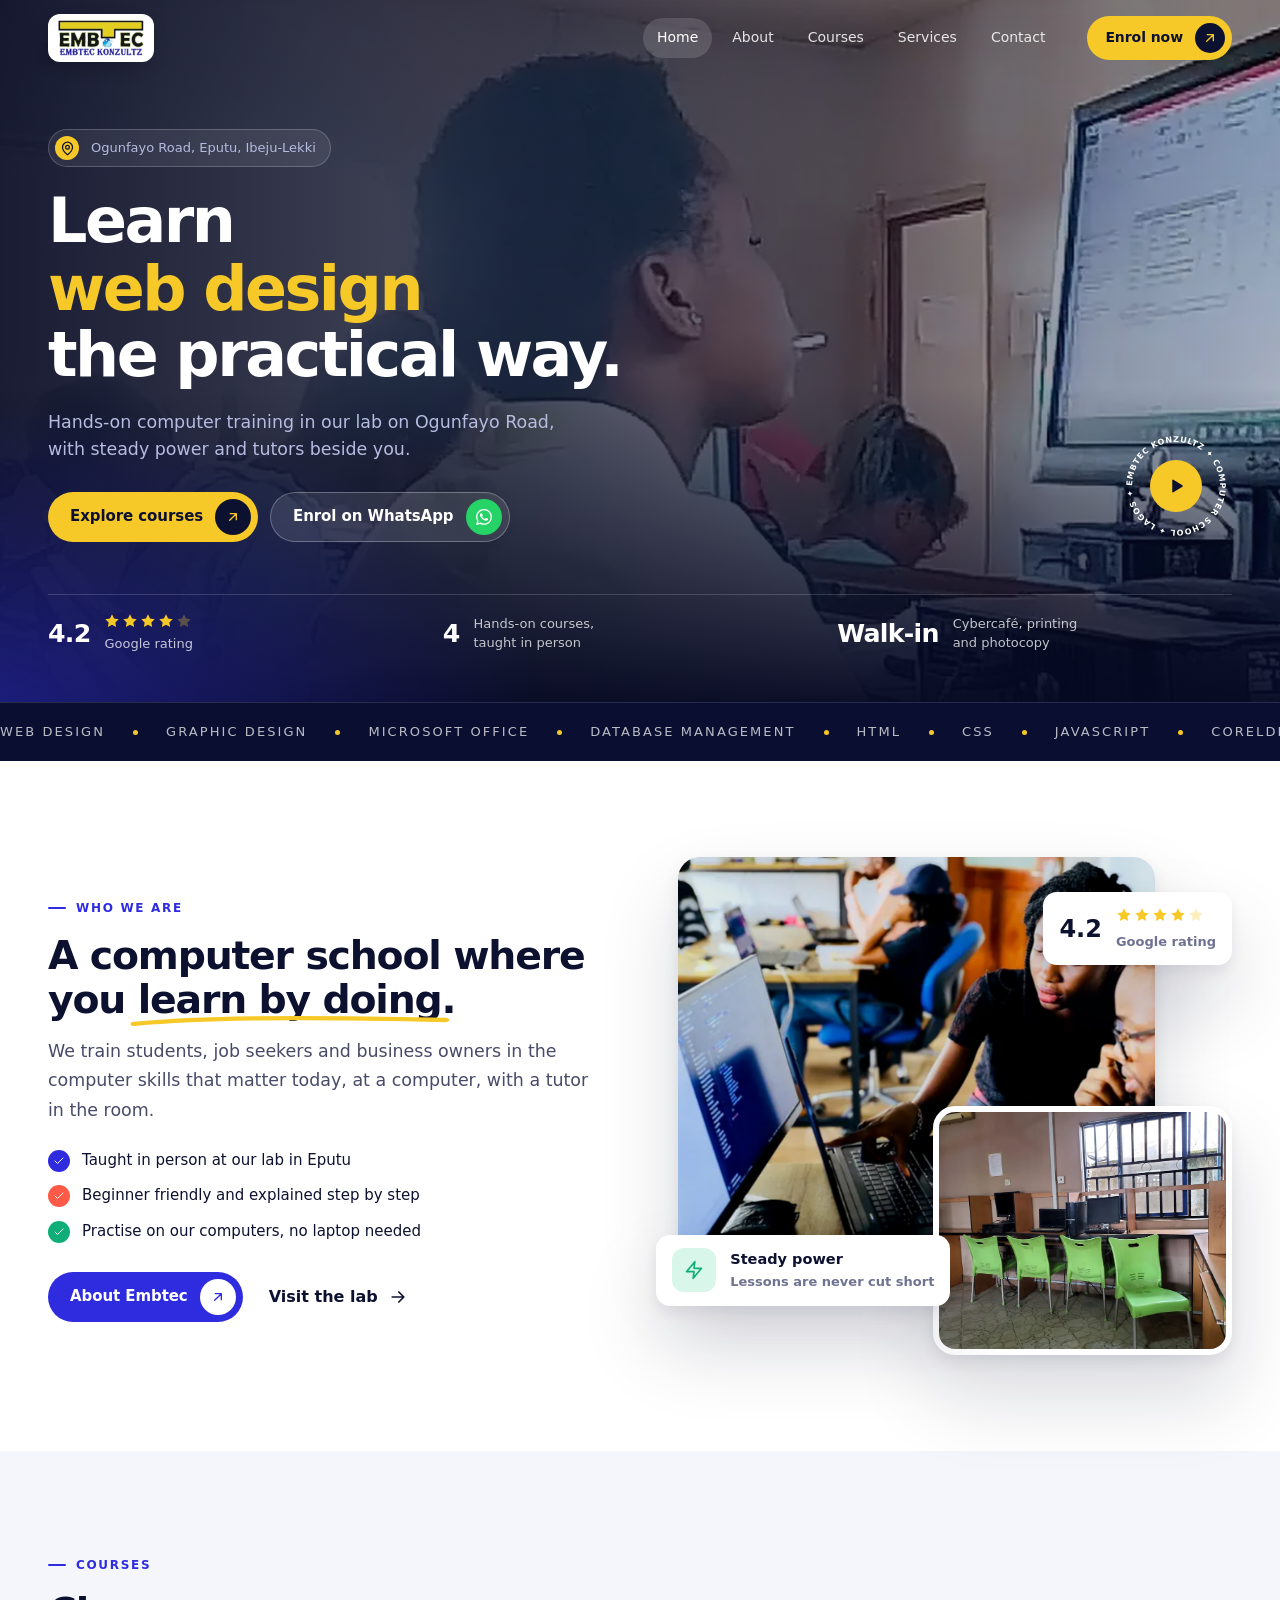
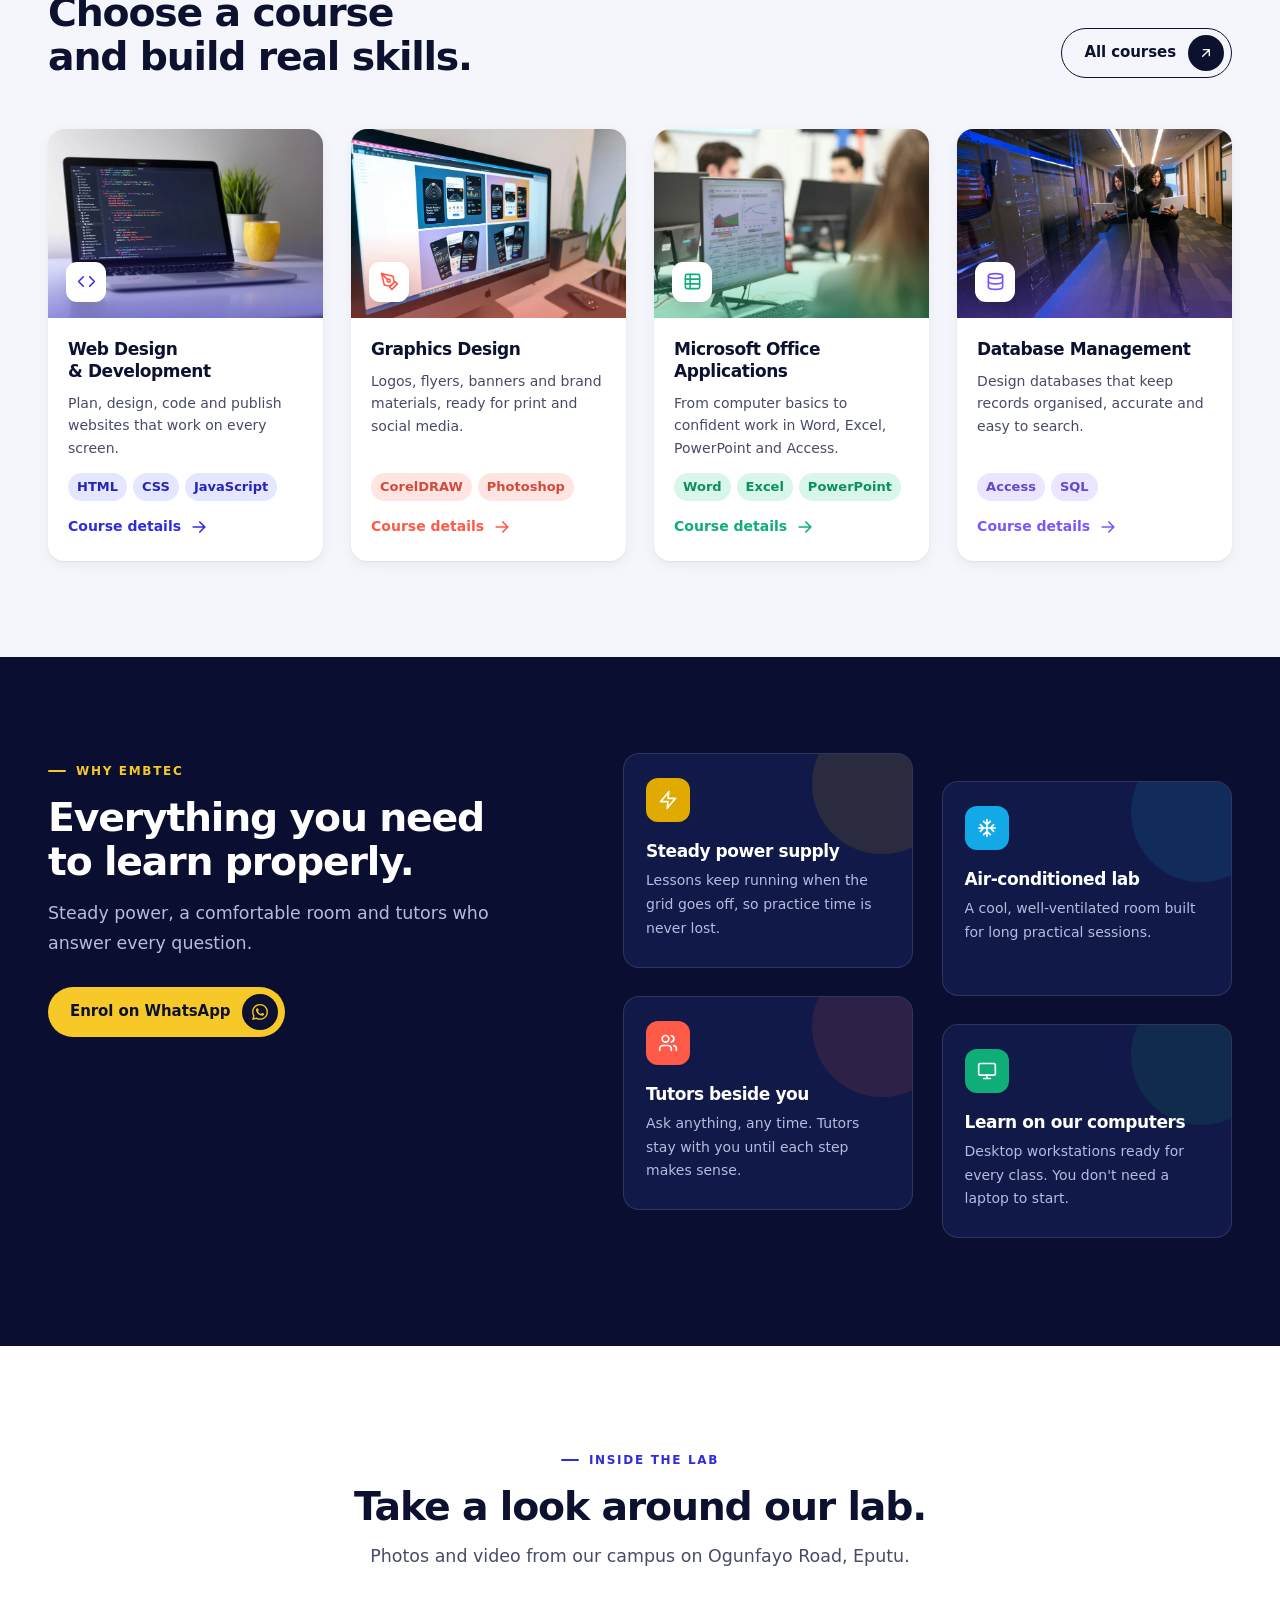
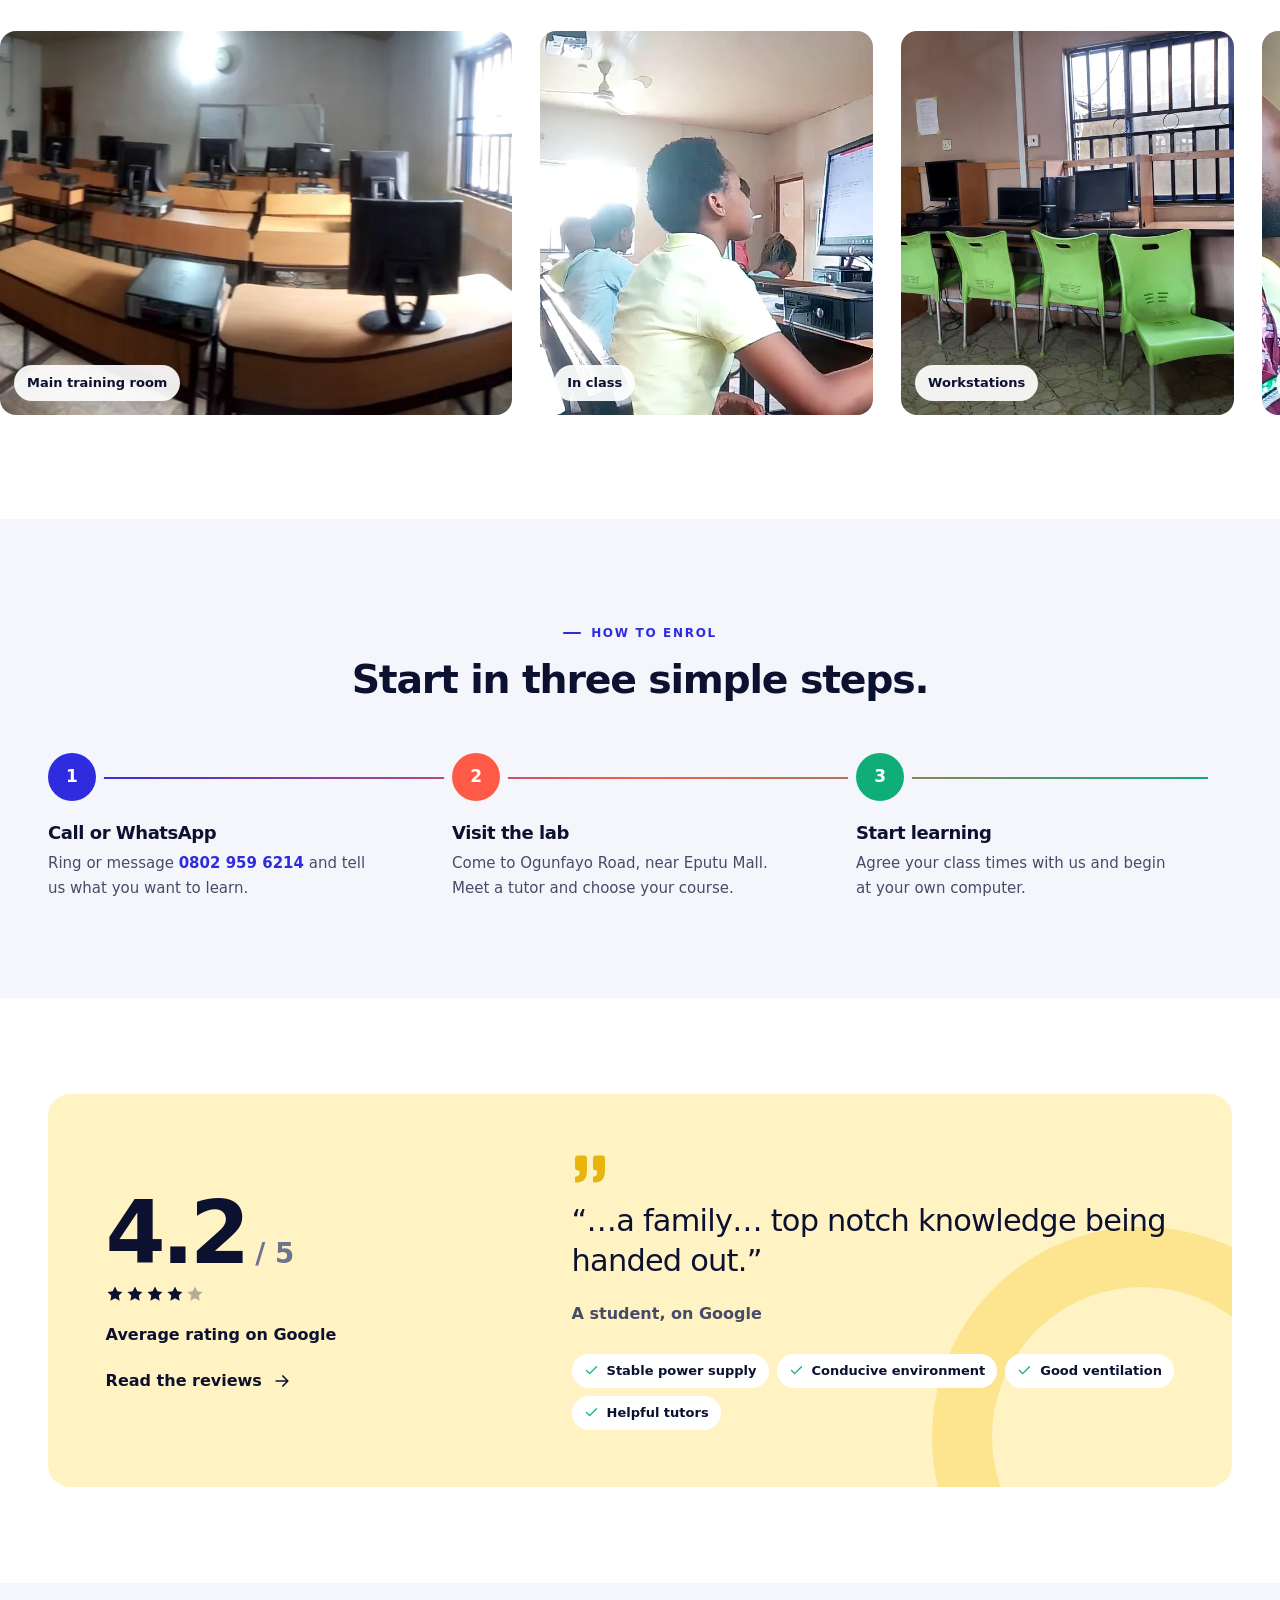
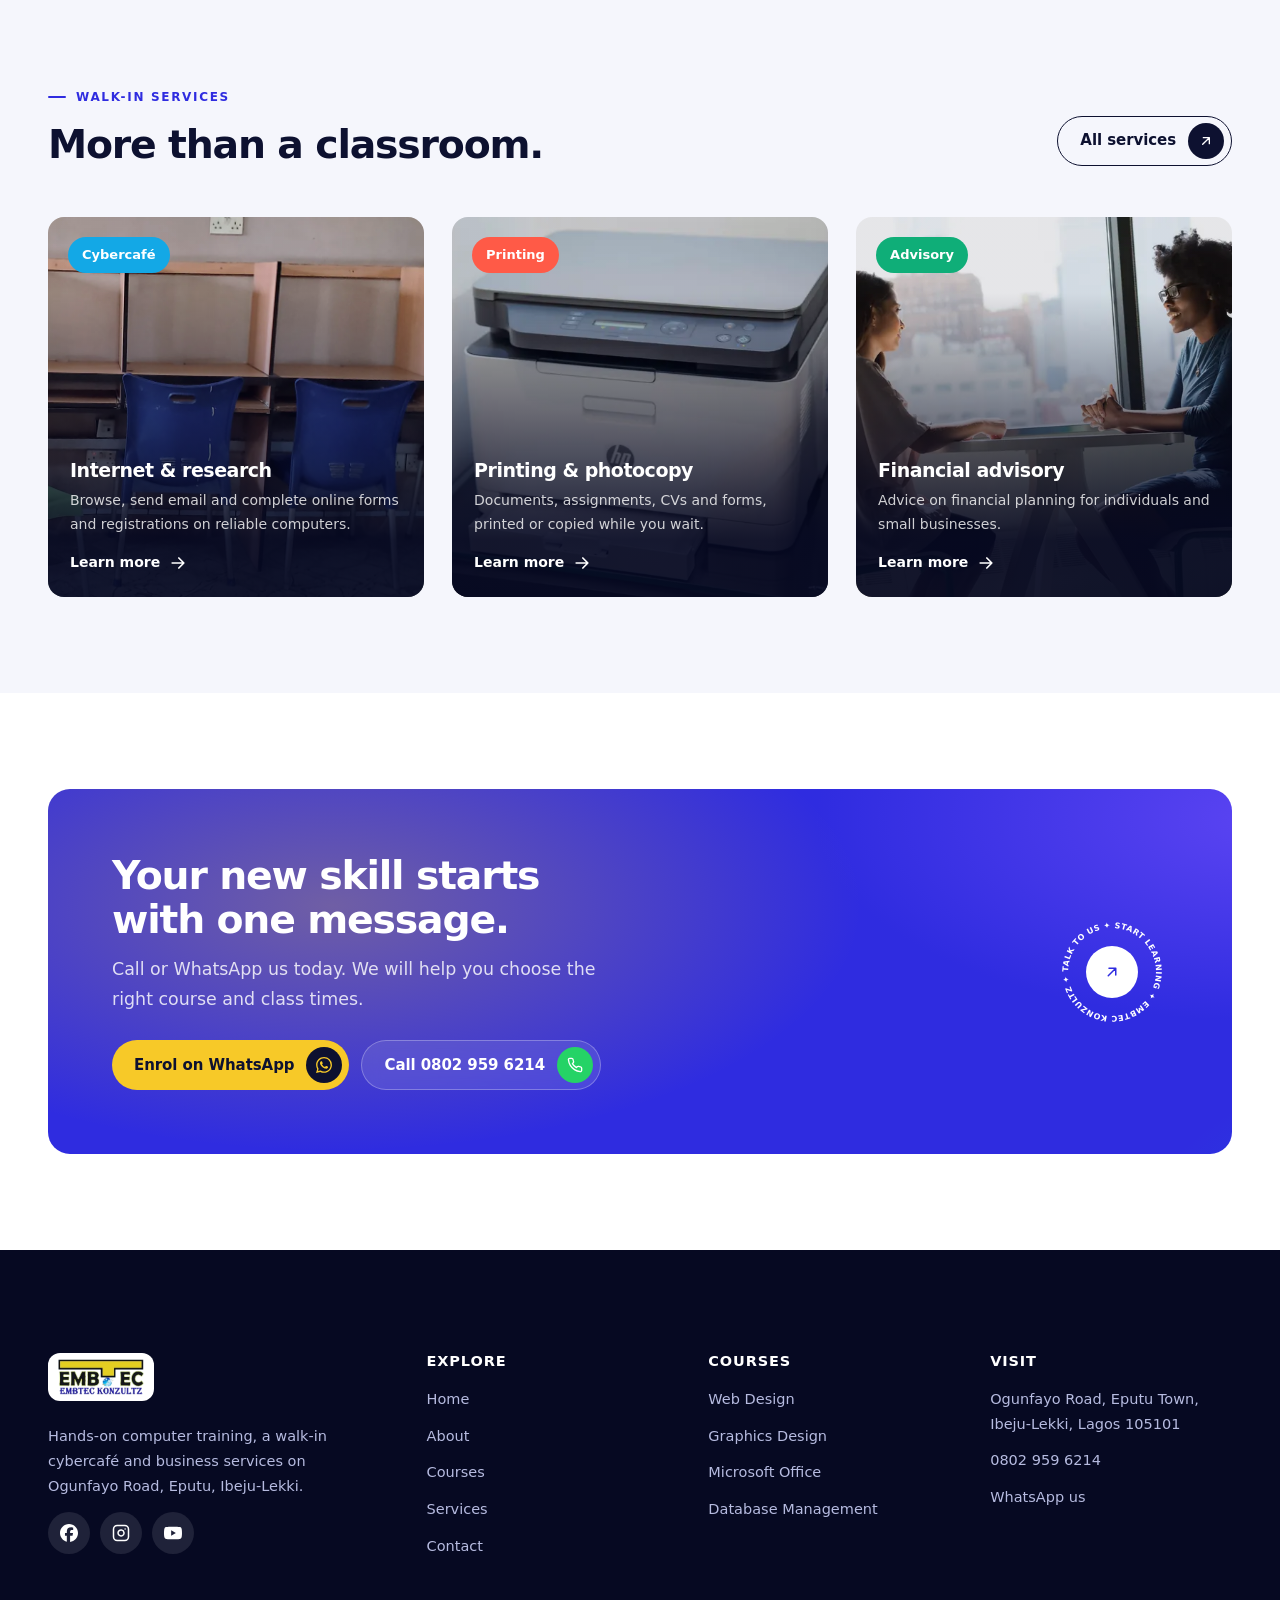
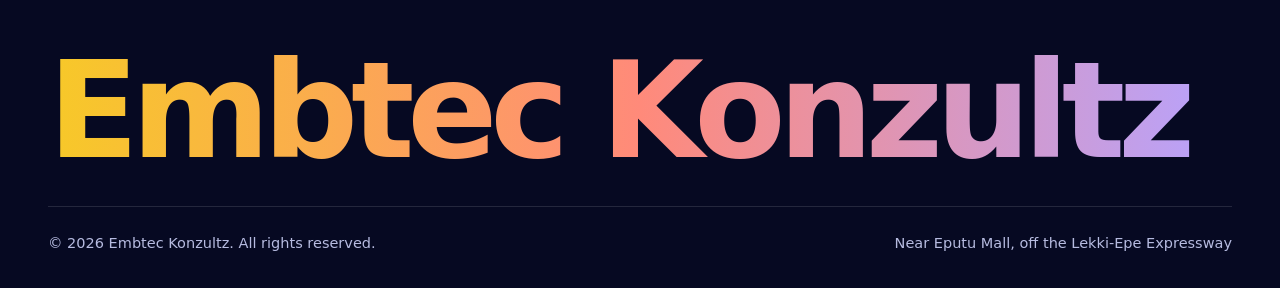
==== commit d9cbd3ed: "Refine the design: calmer type, lower hero, finer details - Single typeface (Satoshi) with a smaller" ====
--- a/index.html
+++ b/index.html
@@ -26,7 +26,7 @@
 
   <link rel="preconnect" href="https://api.fontshare.com" crossorigin>
   <link rel="preconnect" href="https://cdn.fontshare.com" crossorigin>
-  <link rel="stylesheet" href="https://api.fontshare.com/v2/css?f%5B%5D=clash-display@500,600&amp;f%5B%5D=satoshi@400,500,700&amp;display=swap">
+  <link rel="stylesheet" href="https://api.fontshare.com/v2/css?f%5B%5D=satoshi@400,500,700&amp;display=swap">
   <link rel="stylesheet" href="assets/css/style.css">
   <script>document.documentElement.classList.add('js');</script>
   <script src="assets/js/main.js" defer></script>
@@ -122,7 +122,7 @@
             <h1 class="hero-title" id="hero-title"><span class="sr-only">Learn web design, graphics, MS Office and databases the practical way.</span>
               <span aria-hidden="true"><span class="line"><span>Learn</span></span><span class="line"><span><span class="rotator" data-rotator><b>web design</b><b>graphics</b><b>MS Office</b><b>databases</b></span></span></span><span class="line"><span>the practical way.</span></span></span>
             </h1>
-            <p class="hero-sub fade-up" style="--d:.55s">Hands-on computer training, taught in person in our lab on Ogunfayo Road. Steady power, a comfortable room and tutors who stay beside you until it clicks.</p>
+            <p class="hero-sub fade-up" style="--d:.55s">Hands-on computer training in our lab on Ogunfayo Road, with steady power and tutors beside you.</p>
             <div class="hero-actions fade-up" style="--d:.7s">
               <a class="btn btn-gold" href="courses.html">Explore courses<span class="bubble"><svg class="icon" aria-hidden="true"><use href="#i-up-right"/></svg></span></a>
               <a class="btn btn-glass" href="https://wa.me/2348029596214?text=Hello%20Embtec%20Konzultz%2C%20I%20would%20like%20to%20enrol%20for%20a%20course." target="_blank" rel="noopener">Enrol on WhatsApp<span class="bubble"><svg class="icon" aria-hidden="true"><use href="#i-whatsapp"/></svg></span></a>
@@ -142,8 +142,7 @@
     </section>
 
     <div class="tapes" aria-hidden="true">
-      <div class="tape tape-a"><div class="tape-track"><ul><li>Web Design</li><li>Graphic Design</li><li>Microsoft Office</li><li>Database Management</li><li>Cybercafé</li><li>Printing &amp; Photocopy</li><li>Financial Advisory</li></ul><ul aria-hidden="true"><li>Web Design</li><li>Graphic Design</li><li>Microsoft Office</li><li>Database Management</li><li>Cybercafé</li><li>Printing &amp; Photocopy</li><li>Financial Advisory</li></ul></div></div>
-      <div class="tape tape-b"><div class="tape-track"><ul><li>HTML</li><li>CSS</li><li>JavaScript</li><li>CorelDRAW</li><li>Photoshop</li><li>Word</li><li>Excel</li><li>PowerPoint</li><li>Access</li><li>SQL</li></ul><ul aria-hidden="true"><li>HTML</li><li>CSS</li><li>JavaScript</li><li>CorelDRAW</li><li>Photoshop</li><li>Word</li><li>Excel</li><li>PowerPoint</li><li>Access</li><li>SQL</li></ul></div></div>
+      <div class="tape tape-a"><div class="tape-track"><ul><li>Web Design</li><li>Graphic Design</li><li>Microsoft Office</li><li>Database Management</li><li>HTML</li><li>CSS</li><li>JavaScript</li><li>CorelDRAW</li><li>Photoshop</li><li>Excel</li><li>SQL</li><li>Cybercafé</li><li>Printing &amp; Photocopy</li><li>Financial Advisory</li></ul><ul aria-hidden="true"><li>Web Design</li><li>Graphic Design</li><li>Microsoft Office</li><li>Database Management</li><li>HTML</li><li>CSS</li><li>JavaScript</li><li>CorelDRAW</li><li>Photoshop</li><li>Excel</li><li>SQL</li><li>Cybercafé</li><li>Printing &amp; Photocopy</li><li>Financial Advisory</li></ul></div></div>
     </div>
 
     <section class="section" aria-labelledby="intro-title">
@@ -151,7 +150,7 @@
         <div data-reveal>
           <p class="kicker">Who we are</p>
           <h2 class="h2" id="intro-title">A computer school where you <span class="underline">learn by doing.<svg viewBox="0 0 300 20" preserveAspectRatio="none" aria-hidden="true"><path d="M3 14c60-9 140-12 294-6"/></svg></span></h2>
-          <p class="lead">Embtec Konzultz trains students, school leavers, job seekers and business owners in the computer skills that matter today. Every class happens at a computer, with a tutor in the room.</p>
+          <p class="lead">We train students, job seekers and business owners in the computer skills that matter today, at a computer, with a tutor in the room.</p>
           <ul class="ticks">
             <li><span class="tick" style="--c:var(--royal)"><svg class="icon" aria-hidden="true"><use href="#i-check"/></svg></span>Taught in person at our lab in Eputu</li>
             <li><span class="tick" style="--c:var(--coral)"><svg class="icon" aria-hidden="true"><use href="#i-check"/></svg></span>Beginner friendly and explained step by step</li>
@@ -163,7 +162,7 @@
           </div>
         </div>
         <div class="collage" data-reveal="right">
-          <figure class="ph ph-a"><img src="assets/img/tutor-720.webp" alt="A tutor working with students at a computer in the Embtec lab" width="720" height="720" loading="lazy" data-parallax="0.04"></figure>
+          <figure class="ph ph-a"><img src="assets/img/learners-1400.webp" srcset="assets/img/learners-800.webp 800w, assets/img/learners-1400.webp 1400w" sizes="(min-width: 1024px) 45vw, 100vw" alt="Two learners working together at a computer" width="1400" height="933" loading="lazy" data-parallax="0.04"></figure>
           <figure class="ph ph-b"><img src="assets/img/workstations-900.webp" alt="Workstations with desktop computers in the lab" width="900" height="675" loading="lazy"></figure>
           <div class="float-card fc-rating"><span class="big">4.2</span><span><span class="stars" aria-hidden="true"><svg class="icon" aria-hidden="true"><use href="#i-star"/></svg><svg class="icon" aria-hidden="true"><use href="#i-star"/></svg><svg class="icon" aria-hidden="true"><use href="#i-star"/></svg><svg class="icon" aria-hidden="true"><use href="#i-star"/></svg><svg class="icon part" aria-hidden="true"><use href="#i-star"/></svg></span><small>Google rating</small></span></div>
           <div class="float-card fc-power"><span class="dot"><svg class="icon" aria-hidden="true"><use href="#i-zap"/></svg></span><span><strong>Steady power</strong><small>Lessons are never cut short</small></span></div>
@@ -226,7 +225,7 @@
         <div class="why-head" data-reveal>
           <p class="kicker">Why Embtec</p>
           <h2 class="h2" id="why-title">Everything you need to learn properly.</h2>
-          <p class="lead">Students and reviewers keep mentioning the same things: steady power, a comfortable room and tutors who answer every question.</p>
+          <p class="lead">Steady power, a comfortable room and tutors who answer every question.</p>
           <a class="btn btn-gold" href="https://wa.me/2348029596214?text=Hello%20Embtec%20Konzultz%2C%20I%20would%20like%20to%20enrol%20for%20a%20course." target="_blank" rel="noopener">Enrol on WhatsApp<span class="bubble"><svg class="icon" aria-hidden="true"><use href="#i-whatsapp"/></svg></span></a>
         </div>
         <div class="features">
--- a/assets/css/style.css
+++ b/assets/css/style.css
@@ -40,27 +40,27 @@
   --on-dark-2: #b6bbe0;
 
   /* Type */
-  --display: "Clash Display", "Satoshi", system-ui, -apple-system, "Segoe UI", Roboto, Arial, sans-serif;
+  --display: "Satoshi", system-ui, -apple-system, "Segoe UI", Roboto, Arial, sans-serif;
   --sans: "Satoshi", system-ui, -apple-system, "Segoe UI", Roboto, Arial, sans-serif;
 
-  --fs-hero: clamp(2.75rem, 1.4rem + 5.6vw, 6.4rem);
-  --fs-h1: clamp(2.5rem, 1.55rem + 3.9vw, 4.9rem);
-  --fs-h2: clamp(2rem, 1.42rem + 2.45vw, 3.6rem);
-  --fs-h3: clamp(1.3rem, 1.16rem + 0.6vw, 1.7rem);
-  --fs-lead: clamp(1.0625rem, 0.99rem + 0.32vw, 1.3rem);
-  --fs-body: 1.0625rem;
-  --fs-small: 0.9375rem;
+  --fs-hero: clamp(2.25rem, 1.55rem + 2.9vw, 4rem);
+  --fs-h1: clamp(2rem, 1.5rem + 2.1vw, 3.25rem);
+  --fs-h2: clamp(1.65rem, 1.3rem + 1.45vw, 2.5rem);
+  --fs-h3: clamp(1.1rem, 1.04rem + 0.3vw, 1.25rem);
+  --fs-lead: clamp(1rem, 0.97rem + 0.15vw, 1.0975rem);
+  --fs-body: 1rem;
+  --fs-small: 0.9063rem;
   --fs-xs: 0.8125rem;
 
   /* Layout */
-  --wrap: 1240px;
+  --wrap: 1200px;
   --gutter: clamp(20px, 5vw, 48px);
   --gap: clamp(16px, 2.2vw, 32px);
-  --section: clamp(84px, 10vw, 148px);
+  --section: clamp(64px, 7.5vw, 112px);
   --radius-sm: 12px;
-  --radius: 20px;
-  --radius-lg: 28px;
-  --header-h: 84px;
+  --radius: 16px;
+  --radius-lg: 22px;
+  --header-h: 76px;
 
   --shadow-sm: 0 1px 2px rgba(13, 17, 48, 0.06), 0 4px 14px rgba(13, 17, 48, 0.05);
   --shadow: 0 2px 6px rgba(13, 17, 48, 0.05), 0 18px 44px rgba(13, 17, 48, 0.1);
@@ -88,7 +88,7 @@
   color: var(--text);
   font-family: var(--sans);
   font-size: var(--fs-body);
-  line-height: 1.65;
+  line-height: 1.7;
   -webkit-font-smoothing: antialiased;
   -moz-osx-font-smoothing: grayscale;
   text-rendering: optimizeLegibility;
@@ -121,10 +121,9 @@
   margin: 0;
   color: var(--ink);
   font-family: var(--display);
-  font-weight: 600;
-  line-height: 1.06;
-  letter-spacing: 0;
-  word-spacing: 0.04em;
+  font-weight: 700;
+  line-height: 1.12;
+  letter-spacing: -0.025em;
   text-wrap: balance;
 }
 
@@ -169,25 +168,25 @@
   display: inline-flex;
   align-items: center;
   gap: 10px;
-  font-size: var(--fs-small);
+  font-size: 0.75rem;
   font-weight: 700;
-  letter-spacing: 0.01em;
+  letter-spacing: 0.14em;
+  text-transform: uppercase;
   color: var(--royal);
 }
 .kicker::before {
   content: "";
-  width: 8px;
-  height: 8px;
-  border-radius: 50%;
+  width: 18px;
+  height: 2px;
+  border-radius: 2px;
   background: currentColor;
-  box-shadow: 0 0 0 4px color-mix(in srgb, currentColor 18%, transparent);
 }
 .dark .kicker { color: var(--gold); }
 
-.h1 { font-size: var(--fs-h1); line-height: 1.02; letter-spacing: -0.008em; }
-.h2 { font-size: var(--fs-h2); line-height: 1.06; letter-spacing: -0.006em; }
-.h3 { font-size: var(--fs-h3); line-height: 1.18; letter-spacing: 0; }
-.lead { font-size: var(--fs-lead); line-height: 1.6; color: var(--text); max-width: 60ch; }
+.h1 { font-size: var(--fs-h1); line-height: 1.08; letter-spacing: -0.035em; }
+.h2 { font-size: var(--fs-h2); line-height: 1.12; letter-spacing: -0.03em; }
+.h3 { font-size: var(--fs-h3); line-height: 1.25; letter-spacing: -0.015em; }
+.lead { font-size: var(--fs-lead); line-height: 1.7; color: var(--text); max-width: 56ch; }
 .dark .lead,
 .dark p { color: var(--on-dark-2); }
 .dark h1,
@@ -232,15 +231,15 @@
   align-items: center;
   justify-content: center;
   gap: 12px;
-  min-height: 56px;
-  padding: 0 10px 0 26px;
+  min-height: 50px;
+  padding: 0 7px 0 22px;
   border: 0;
   border-radius: 999px;
   background: var(--btn-bg);
   color: var(--btn-fg);
-  font-size: 1rem;
+  font-size: 0.9375rem;
   font-weight: 700;
-  letter-spacing: 0.005em;
+  letter-spacing: -0.005em;
   white-space: nowrap;
   isolation: isolate;
   overflow: hidden;
@@ -249,13 +248,13 @@
 .btn .bubble {
   display: grid;
   place-items: center;
-  width: 38px;
-  height: 38px;
+  width: 36px;
+  height: 36px;
   border-radius: 50%;
   background: rgba(255, 255, 255, 0.16);
   transition: transform 0.45s var(--ease), background-color 0.3s;
 }
-.btn .bubble .icon { width: 18px; height: 18px; }
+.btn .bubble .icon { width: 16px; height: 16px; }
 .btn:hover { transform: translateY(-2px); }
 .btn:hover .bubble { transform: rotate(-45deg); }
 .btn::after {
@@ -269,9 +268,9 @@
 }
 .btn:hover::after { transform: translateX(120%); }
 
-.btn-gold { --btn-bg: var(--gold); --btn-fg: var(--ink); box-shadow: 0 12px 30px -12px rgba(247, 201, 40, 0.75); }
+.btn-gold { --btn-bg: var(--gold); --btn-fg: var(--ink); }
 .btn-gold .bubble { background: var(--ink); color: var(--gold); }
-.btn-royal { --btn-bg: var(--royal); --btn-fg: #fff; box-shadow: 0 12px 30px -12px rgba(47, 44, 224, 0.7); }
+.btn-royal { --btn-bg: var(--royal); --btn-fg: #fff; }
 .btn-royal .bubble { background: #fff; color: var(--royal); }
 .btn-ink .bubble { background: var(--gold); color: var(--ink); }
 .btn-glass {
@@ -330,22 +329,22 @@
   display: inline-flex;
   align-items: center;
   flex: none;
-  padding: 7px 12px;
-  border-radius: 14px;
+  padding: 6px 10px;
+  border-radius: 12px;
   background: #fff;
   box-shadow: 0 6px 22px -10px rgba(0, 0, 0, 0.45);
   transition: box-shadow 0.35s;
 }
-.brand img { height: 42px; width: auto; }
+.brand img { height: 36px; width: auto; }
 .is-solid .brand { box-shadow: none; padding-inline: 0; }
 
 .nav { display: flex; align-items: center; gap: 6px; margin-left: auto; }
 .nav a {
   position: relative;
-  padding: 10px 16px;
+  padding: 8px 14px;
   border-radius: 999px;
-  font-size: var(--fs-small);
-  font-weight: 600;
+  font-size: 0.875rem;
+  font-weight: 500;
   color: rgba(255, 255, 255, 0.86);
   transition: color 0.25s, background-color 0.25s;
 }
@@ -356,8 +355,8 @@
 .is-solid .nav a[aria-current="page"] { color: var(--royal); background: var(--royal-50); }
 
 .header-cta { display: flex; align-items: center; gap: 14px; }
-.header-cta .btn { min-height: 48px; padding-left: 20px; font-size: var(--fs-small); }
-.header-cta .btn .bubble { width: 32px; height: 32px; }
+.header-cta .btn { min-height: 44px; padding-left: 18px; font-size: 0.875rem; }
+.header-cta .btn .bubble { width: 30px; height: 30px; }
 
 .menu-btn {
   display: none;
@@ -407,12 +406,12 @@
   display: flex;
   align-items: baseline;
   justify-content: space-between;
-  padding: 16px 0;
+  padding: 14px 0;
   border-bottom: 1px solid var(--line-dark);
   font-family: var(--display);
-  font-size: clamp(2rem, 8vw, 2.8rem);
-  font-weight: 600;
-  letter-spacing: 0;
+  font-size: clamp(1.6rem, 6vw, 2rem);
+  font-weight: 700;
+  letter-spacing: -0.03em;
   opacity: 0;
   transform: translateY(24px);
   transition: opacity 0.5s var(--ease), transform 0.6s var(--ease), color 0.2s;
@@ -436,8 +435,8 @@
   isolation: isolate;
   display: flex;
   align-items: flex-end;
-  min-height: max(680px, 100svh);
-  padding: calc(var(--header-h) + 48px) 0 clamp(36px, 5vw, 56px);
+  min-height: clamp(560px, 78svh, 760px);
+  padding: calc(var(--header-h) + 40px) 0 clamp(32px, 4vw, 48px);
   overflow: hidden;
   background: var(--navy-950);
   color: #fff;
@@ -472,29 +471,29 @@
 }
 
 .hero-content { display: grid; grid-template-columns: minmax(0, 1fr) auto; align-items: end; gap: 40px; }
-.hero-copy { max-width: 820px; }
+.hero-copy { max-width: 640px; }
 .hero-meta {
   display: inline-flex;
   align-items: center;
   gap: 12px;
-  margin-bottom: 26px;
-  padding: 8px 16px 8px 10px;
+  margin-bottom: 22px;
+  padding: 6px 14px 6px 6px;
   border: 1px solid rgba(255, 255, 255, 0.2);
   border-radius: 999px;
   background: rgba(255, 255, 255, 0.08);
   -webkit-backdrop-filter: blur(8px);
   backdrop-filter: blur(8px);
-  font-size: var(--fs-small);
-  font-weight: 600;
-  color: rgba(255, 255, 255, 0.92);
-}
-.hero-meta .pin { display: grid; place-items: center; width: 28px; height: 28px; border-radius: 50%; background: var(--gold); color: var(--ink); }
+  font-size: 0.8125rem;
+  font-weight: 500;
+  color: rgba(255, 255, 255, 0.9);
+}
+.hero-meta .pin { display: grid; place-items: center; width: 24px; height: 24px; border-radius: 50%; background: var(--gold); color: var(--ink); }
 .hero-meta .pin .icon { width: 15px; height: 15px; }
 
 .hero-title {
   font-size: var(--fs-hero);
-  line-height: 1;
-  letter-spacing: -0.012em;
+  line-height: 1.06;
+  letter-spacing: -0.04em;
   color: #fff;
 }
 .line { display: block; overflow: hidden; padding-bottom: 0.06em; margin-bottom: -0.06em; }
@@ -509,12 +508,13 @@
   position: relative;
   display: inline-grid;
   vertical-align: bottom;
-  height: 1.04em;
+  height: 1.1em;
   overflow: hidden;
 }
 .rotator b {
   grid-area: 1 / 1;
-  font-weight: 600;
+  font-weight: 700;
+  line-height: 1.1;
   white-space: nowrap;
   transform: translateY(105%);
   transition: transform 0.9s var(--ease);
@@ -527,13 +527,13 @@
 .rotator b:nth-child(4) { color: #b6a3ff; }
 
 .hero-sub {
-  max-width: 600px;
-  margin-top: 26px;
+  max-width: 520px;
+  margin-top: 20px;
   font-size: var(--fs-lead);
   line-height: 1.6;
   color: rgba(255, 255, 255, 0.82);
 }
-.hero-actions { display: flex; flex-wrap: wrap; gap: 14px; margin-top: 36px; }
+.hero-actions { display: flex; flex-wrap: wrap; gap: 12px; margin-top: 28px; }
 .fade-up { opacity: 0; transform: translateY(18px); }
 .is-loaded .fade-up { animation: fadeUp 1s var(--ease) forwards; animation-delay: var(--d, 0.5s); }
 @keyframes fadeUp { to { opacity: 1; transform: none; } }
@@ -543,8 +543,8 @@
   position: relative;
   display: grid;
   place-items: center;
-  width: 148px;
-  height: 148px;
+  width: 112px;
+  height: 112px;
   border: 0;
   border-radius: 50%;
   background: transparent;
@@ -555,15 +555,15 @@
 .badge .core {
   display: grid;
   place-items: center;
-  width: 70px;
-  height: 70px;
+  width: 52px;
+  height: 52px;
   border-radius: 50%;
   background: var(--gold);
   color: var(--ink);
   transition: transform 0.45s var(--ease);
 }
 .badge:hover .core { transform: scale(1.08); }
-.badge .core .icon { width: 22px; height: 22px; }
+.badge .core .icon { width: 18px; height: 18px; }
 .badge .i-pause { display: block; }
 .badge .i-play { display: none; }
 .badge.is-paused .i-pause { display: none; }
@@ -573,24 +573,25 @@
 .hero-proof {
   display: grid;
   grid-template-columns: repeat(3, minmax(0, 1fr));
-  margin-top: clamp(40px, 6vw, 72px);
-  border-top: 1px solid rgba(255, 255, 255, 0.18);
+  margin-top: clamp(32px, 4.5vw, 52px);
+  border-top: 1px solid rgba(255, 255, 255, 0.16);
 }
 .hero-proof li {
   display: flex;
   align-items: center;
   gap: 14px;
-  padding: 22px 24px 0 0;
-  font-size: var(--fs-small);
-  color: rgba(255, 255, 255, 0.78);
+  padding: 18px 24px 0 0;
+  font-size: 0.8125rem;
+  line-height: 1.45;
+  color: rgba(255, 255, 255, 0.75);
 }
 .hero-proof strong {
   font-family: var(--display);
-  font-size: clamp(1.6rem, 1.2rem + 1.2vw, 2.2rem);
-  font-weight: 600;
+  font-size: clamp(1.25rem, 1.1rem + 0.6vw, 1.6rem);
+  font-weight: 700;
   line-height: 1;
   color: #fff;
-  letter-spacing: -0.02em;
+  letter-spacing: -0.03em;
 }
 .hero-proof .stars { color: var(--gold); }
 .hero-proof strong { white-space: nowrap; }
@@ -601,7 +602,7 @@
 .page-hero {
   position: relative;
   isolation: isolate;
-  padding: calc(var(--header-h) + clamp(64px, 9vw, 120px)) 0 clamp(64px, 8vw, 104px);
+  padding: calc(var(--header-h) + clamp(44px, 6vw, 80px)) 0 clamp(44px, 5.5vw, 72px);
   overflow: hidden;
   background: var(--navy-950);
   color: #fff;
@@ -615,23 +616,23 @@
   z-index: -1;
   background: linear-gradient(100deg, rgba(6, 9, 34, 0.96) 0%, rgba(6, 9, 34, 0.82) 50%, rgba(10, 15, 49, 0.6) 100%);
 }
-.crumbs { display: flex; gap: 10px; margin-bottom: 28px; font-size: var(--fs-small); font-weight: 600; color: rgba(255, 255, 255, 0.6); }
+.crumbs { display: flex; gap: 10px; margin-bottom: 20px; font-size: 0.8125rem; font-weight: 600; color: rgba(255, 255, 255, 0.6); }
 .crumbs a:hover { color: #fff; }
 .crumbs span[aria-current] { color: var(--gold); }
-.page-hero .h1 { max-width: 15ch; color: #fff; }
-.page-hero .lead { margin-top: 24px; color: rgba(255, 255, 255, 0.8); }
+.page-hero .h1 { max-width: 18ch; color: #fff; }
+.page-hero .lead { margin-top: 18px; color: rgba(255, 255, 255, 0.78); }
 .page-hero-grid { display: grid; grid-template-columns: minmax(0, 1.25fr) minmax(0, 0.75fr); align-items: end; gap: 48px; }
 .chips { display: flex; flex-wrap: wrap; gap: 10px; }
 .chip {
   display: inline-flex;
   align-items: center;
   gap: 10px;
-  padding: 10px 16px;
+  padding: 8px 14px;
   border-radius: 999px;
   background: rgba(255, 255, 255, 0.08);
   border: 1px solid rgba(255, 255, 255, 0.16);
-  font-size: var(--fs-small);
-  font-weight: 600;
+  font-size: 0.8125rem;
+  font-weight: 500;
   color: #fff;
   transition: background-color 0.25s, transform 0.35s var(--ease);
 }
@@ -640,7 +641,7 @@
 
 /* ---------- Marquee tapes ---------- */
 
-.tapes { position: relative; padding: 34px 0; overflow: hidden; background: var(--bg); }
+.tapes { position: relative; overflow: hidden; background: var(--navy-900); border-top: 1px solid var(--line-dark); }
 .tape { display: flex; overflow: hidden; white-space: nowrap; }
 .tape-track { display: flex; flex: none; animation: marquee 38s linear infinite; }
 .tape-track ul { display: flex; align-items: center; flex: none; }
@@ -649,14 +650,14 @@
   align-items: center;
   gap: 28px;
   padding-right: 28px;
-  font-family: var(--display);
-  font-size: clamp(1.4rem, 1rem + 1.6vw, 2.4rem);
-  font-weight: 600;
-  letter-spacing: 0;
-  word-spacing: 0.06em;
-}
-.tape li::after { content: "✺"; font-size: 0.7em; }
-.tape-a { position: relative; z-index: 2; padding: 16px 0; background: var(--gold); color: var(--ink); transform: rotate(-1.4deg) scale(1.04); }
+  font-family: var(--sans);
+  font-size: 0.8125rem;
+  font-weight: 500;
+  letter-spacing: 0.16em;
+  text-transform: uppercase;
+}
+.tape li::after { content: ""; width: 5px; height: 5px; border-radius: 50%; background: var(--gold); }
+.tape-a { padding: 18px 0; color: rgba(255, 255, 255, 0.72); }
 .tape-b { padding: 16px 0; margin-top: -2px; background: var(--royal); color: #fff; transform: rotate(0.9deg) scale(1.04); }
 .tape-b .tape-track { animation-direction: reverse; animation-duration: 44s; }
 .tape-b li::after { color: var(--gold); }
@@ -668,9 +669,9 @@
 .section-soft { background: var(--bg-soft); }
 .section-dark { background: var(--navy-900); color: var(--on-dark); }
 
-.section-head { display: grid; grid-template-columns: minmax(0, 1fr) auto; align-items: end; gap: 24px 48px; margin-bottom: clamp(44px, 5.5vw, 72px); }
-.section-head .h2 { margin-top: 16px; max-width: 18ch; }
-.section-head .lead { margin-top: 18px; }
+.section-head { display: grid; grid-template-columns: minmax(0, 1fr) auto; align-items: end; gap: 20px 48px; margin-bottom: clamp(32px, 4vw, 52px); }
+.section-head .h2 { margin-top: 14px; max-width: 22ch; }
+.section-head .lead { margin-top: 14px; }
 .section-head.center { grid-template-columns: minmax(0, 1fr); justify-items: center; text-align: center; }
 .section-head.center .h2,
 .section-head.center .lead { margin-inline: auto; }
@@ -678,36 +679,36 @@
 /* ---------- Intro split (home) ---------- */
 
 .split { display: grid; grid-template-columns: minmax(0, 1fr) minmax(0, 1fr); align-items: center; gap: clamp(40px, 6vw, 96px); }
-.split .h2 { margin-top: 16px; }
-.split .lead { margin-top: 22px; }
-.split .actions { display: flex; flex-wrap: wrap; align-items: center; gap: 16px 28px; margin-top: 34px; }
-
-.ticks { display: grid; gap: 14px; margin-top: 28px; }
-.ticks li { display: flex; gap: 14px; align-items: flex-start; color: var(--ink); font-weight: 500; }
-.ticks .tick { display: grid; place-items: center; flex: none; width: 26px; height: 26px; margin-top: 1px; border-radius: 50%; background: var(--c, var(--royal)); color: #fff; }
-.ticks .tick .icon { width: 14px; height: 14px; }
-
-.collage { position: relative; aspect-ratio: 1 / 1.02; }
+.split .h2 { margin-top: 14px; max-width: 20ch; }
+.split .lead { margin-top: 16px; }
+.split .actions { display: flex; flex-wrap: wrap; align-items: center; gap: 14px 26px; margin-top: 28px; }
+
+.ticks { display: grid; gap: 10px; margin-top: 22px; }
+.ticks li { display: flex; gap: 12px; align-items: flex-start; color: var(--ink); font-size: 0.9375rem; font-weight: 500; }
+.ticks .tick { display: grid; place-items: center; flex: none; width: 22px; height: 22px; margin-top: 2px; border-radius: 50%; background: var(--c, var(--royal)); color: #fff; }
+.ticks .tick .icon { width: 12px; height: 12px; }
+
+.collage { position: relative; aspect-ratio: 1 / 0.9; }
 .collage .ph { position: absolute; overflow: hidden; border-radius: var(--radius-lg); box-shadow: var(--shadow-lg); background: var(--bg-soft); }
 .collage .ph img { width: 100%; height: 100%; object-fit: cover; }
-.collage .ph-a { inset: 0 18% 22% 0; }
-.collage .ph-b { inset: 46% 0 0 34%; border: 8px solid #fff; }
+.collage .ph-a { inset: 0 14% 20% 0; }
+.collage .ph-b { inset: 50% 0 0 46%; border: 6px solid #fff; }
 .float-card {
   position: absolute;
   z-index: 2;
   display: flex;
   align-items: center;
   gap: 14px;
-  padding: 16px 20px;
-  border-radius: 18px;
+  padding: 12px 16px;
+  border-radius: 14px;
   background: #fff;
   box-shadow: var(--shadow-lg);
   animation: bob 6s ease-in-out infinite;
 }
-.float-card .big { font-family: var(--display); font-size: 2rem; font-weight: 600; line-height: 1; color: var(--ink); }
+.float-card .big { font-family: var(--display); font-size: 1.5rem; font-weight: 700; line-height: 1; color: var(--ink); }
 .float-card small { display: block; font-size: var(--fs-xs); font-weight: 600; color: var(--muted); }
 .float-card .stars { color: var(--gold); }
-.fc-rating { right: 4%; top: 6%; }
+.fc-rating { right: 0; top: 7%; }
 .fc-power { left: -4%; bottom: 10%; animation-delay: -3s; }
 .fc-power .dot { display: grid; place-items: center; width: 44px; height: 44px; border-radius: 12px; background: var(--mint-100); color: var(--mint); }
 .fc-power strong { display: block; color: var(--ink); font-size: var(--fs-small); }
@@ -733,7 +734,7 @@
   transition: transform 0.6s var(--ease), box-shadow 0.6s var(--ease);
 }
 .course-card:hover { transform: translateY(-8px); box-shadow: var(--shadow-lg); }
-.course-card .media { position: relative; aspect-ratio: 4 / 3; overflow: hidden; background: var(--c-soft); }
+.course-card .media { position: relative; aspect-ratio: 16 / 11; overflow: hidden; background: var(--c-soft); }
 .course-card .media img { width: 100%; height: 100%; object-fit: cover; transition: transform 1.2s var(--ease); }
 .course-card:hover .media img { transform: scale(1.07); }
 .course-card .media::after {
@@ -750,20 +751,20 @@
   z-index: 1;
   display: grid;
   place-items: center;
-  width: 48px;
-  height: 48px;
-  border-radius: 14px;
+  width: 40px;
+  height: 40px;
+  border-radius: 11px;
   background: #fff;
   color: var(--c);
   box-shadow: 0 10px 24px -10px rgba(0, 0, 0, 0.5);
 }
-.course-card .badge-c .icon { width: 22px; height: 22px; }
-.course-card .body { display: flex; flex-direction: column; flex: 1; gap: 12px; padding: 24px 24px 26px; }
-.course-card h3 { font-size: 1.35rem; line-height: 1.15; }
-.course-card p { font-size: var(--fs-small); line-height: 1.6; }
-.course-card .tools { display: flex; flex-wrap: wrap; gap: 6px; }
-.course-card .tools span { padding: 5px 10px; border-radius: 999px; background: var(--c-soft); color: color-mix(in srgb, var(--c) 82%, #000); font-size: var(--fs-xs); font-weight: 700; }
-.course-card .more { display: inline-flex; align-items: center; gap: 8px; margin-top: auto; padding-top: 8px; font-weight: 700; color: var(--c); }
+.course-card .badge-c .icon { width: 19px; height: 19px; }
+.course-card .body { display: flex; flex-direction: column; flex: 1; gap: 10px; padding: 20px 20px 22px; }
+.course-card h3 { font-size: 1.0625rem; line-height: 1.3; }
+.course-card p { font-size: 0.875rem; line-height: 1.6; }
+.course-card .tools { display: flex; flex-wrap: wrap; gap: 6px; margin-top: auto; padding-top: 4px; }
+.course-card .tools span { padding: 3px 9px; border-radius: 999px; background: var(--c-soft); color: color-mix(in srgb, var(--c) 82%, #000); font-size: var(--fs-xs); font-weight: 700; }
+.course-card .more { display: inline-flex; align-items: center; gap: 8px; margin-top: 4px; font-size: 0.875rem; font-weight: 700; color: var(--c); }
 .course-card .more .icon { transition: transform 0.35s var(--ease); }
 .course-card:hover .more .icon { transform: translateX(5px); }
 .course-card .stretched::after { content: ""; position: absolute; inset: 0; z-index: 2; }
@@ -794,13 +795,13 @@
 
 .why { display: grid; grid-template-columns: minmax(0, 0.9fr) minmax(0, 1.1fr); gap: clamp(40px, 6vw, 96px); align-items: start; }
 .why-head { position: sticky; top: calc(var(--header-h) + 40px); }
-.why-head .h2 { margin-top: 16px; }
-.why-head .lead { margin-top: 22px; }
-.why-head .btn { margin-top: 34px; }
+.why-head .h2 { margin-top: 14px; max-width: 18ch; }
+.why-head .lead { margin-top: 16px; }
+.why-head .btn { margin-top: 28px; }
 .features { display: grid; grid-template-columns: repeat(2, minmax(0, 1fr)); gap: var(--gap); padding-bottom: 40px; }
 .feature {
   position: relative;
-  padding: 30px 28px 32px;
+  padding: 24px 22px 26px;
   border-radius: var(--radius);
   background: var(--navy-800);
   border: 1px solid var(--line-dark);
@@ -808,12 +809,12 @@
   transition: transform 0.6s var(--ease), border-color 0.4s, background-color 0.4s;
 }
 .feature:hover { transform: translateY(-6px); border-color: color-mix(in srgb, var(--c) 60%, transparent); background: var(--navy-700); }
-.feature:nth-child(even) { transform: translateY(40px); }
-.feature:nth-child(even):hover { transform: translateY(34px); }
-.feature .ico { display: grid; place-items: center; width: 56px; height: 56px; border-radius: 16px; background: var(--c); color: #fff; }
-.feature .ico .icon { width: 26px; height: 26px; }
-.feature h3 { margin-top: 26px; font-size: 1.35rem; color: #fff; }
-.feature p { margin-top: 10px; font-size: var(--fs-small); color: var(--on-dark-2); }
+.feature:nth-child(even) { transform: translateY(28px); }
+.feature:nth-child(even):hover { transform: translateY(22px); }
+.feature .ico { display: grid; place-items: center; width: 44px; height: 44px; border-radius: 12px; background: var(--c); color: #fff; }
+.feature .ico .icon { width: 20px; height: 20px; }
+.feature h3 { margin-top: 20px; font-size: 1.0625rem; color: #fff; }
+.feature p { margin-top: 8px; font-size: 0.875rem; color: var(--on-dark-2); }
 .feature::after {
   content: "";
   position: absolute;
@@ -837,8 +838,8 @@
 .gallery { overflow: hidden; padding-block: 8px; }
 .gallery-track { display: flex; gap: var(--gap); width: max-content; animation: marquee 60s linear infinite; }
 .gallery:hover .gallery-track { animation-play-state: paused; }
-.gallery figure { position: relative; flex: none; width: clamp(260px, 30vw, 420px); aspect-ratio: 4 / 3; border-radius: var(--radius); overflow: hidden; background: var(--bg-soft); }
-.gallery figure.wide { width: clamp(340px, 46vw, 640px); }
+.gallery figure { position: relative; flex: none; width: clamp(240px, 26vw, 360px); aspect-ratio: 4 / 3; border-radius: var(--radius); overflow: hidden; background: var(--bg-soft); }
+.gallery figure.wide { width: clamp(320px, 40vw, 540px); }
 .gallery img { width: 100%; height: 100%; object-fit: cover; transition: transform 1.2s var(--ease); }
 .gallery figure:hover img { transform: scale(1.06); }
 .gallery figcaption {
@@ -859,9 +860,9 @@
 .steps::before {
   content: "";
   position: absolute;
-  left: 32px;
-  right: 32px;
-  top: 32px;
+  left: 24px;
+  right: 24px;
+  top: 24px;
   height: 2px;
   background: linear-gradient(90deg, var(--royal), var(--coral), var(--mint));
   transform: scaleX(0);
@@ -874,18 +875,18 @@
   position: relative;
   display: grid;
   place-items: center;
-  width: 64px;
-  height: 64px;
+  width: 48px;
+  height: 48px;
   border-radius: 50%;
   background: var(--c);
   color: #fff;
   font-family: var(--display);
-  font-size: 1.5rem;
-  font-weight: 600;
+  font-size: 1.0625rem;
+  font-weight: 700;
   box-shadow: 0 0 0 8px var(--bg-soft);
 }
-.step h3 { margin-top: 28px; font-size: 1.45rem; }
-.step p { margin-top: 10px; max-width: 34ch; }
+.step h3 { margin-top: 22px; font-size: 1.125rem; }
+.step p { margin-top: 8px; max-width: 34ch; font-size: 0.9375rem; }
 .step a { font-weight: 700; color: var(--royal); white-space: nowrap; }
 .s1 { --c: var(--royal); }
 .s2 { --c: var(--coral); }
@@ -899,7 +900,7 @@
   grid-template-columns: minmax(0, 0.8fr) minmax(0, 1.2fr);
   gap: clamp(32px, 5vw, 80px);
   align-items: center;
-  padding: clamp(36px, 5.5vw, 76px);
+  padding: clamp(32px, 4.5vw, 60px);
   border-radius: var(--radius-lg);
   background: var(--gold-100);
   overflow: hidden;
@@ -916,17 +917,17 @@
   animation: spin 40s linear infinite;
 }
 .score { position: relative; z-index: 1; }
-.score .big { font-family: var(--display); font-size: clamp(5rem, 3rem + 7vw, 9rem); font-weight: 600; line-height: 0.9; letter-spacing: -0.02em; color: var(--ink); }
+.score .big { font-family: var(--display); font-size: clamp(3.5rem, 2.6rem + 3.5vw, 5.5rem); font-weight: 700; line-height: 0.9; letter-spacing: -0.05em; color: var(--ink); }
 .score .big small { font-size: 0.32em; color: var(--muted); letter-spacing: 0; }
 .score .stars { margin-top: 12px; color: var(--ink); }
-.score .stars .icon { width: 22px; height: 22px; }
+.score .stars .icon { width: 18px; height: 18px; }
 .score p { margin-top: 10px; font-weight: 600; color: var(--ink); }
 .quote { position: relative; z-index: 1; }
-.quote .mark { width: 54px; height: 54px; color: var(--gold-600); }
-.quote blockquote p { margin-top: 18px; font-family: var(--display); font-size: clamp(1.7rem, 1.2rem + 2vw, 3rem); font-weight: 500; line-height: 1.14; letter-spacing: 0; word-spacing: 0.04em; color: var(--ink); }
+.quote .mark { width: 36px; height: 36px; color: var(--gold-600); }
+.quote blockquote p { margin-top: 14px; font-family: var(--display); font-size: clamp(1.35rem, 1.1rem + 1vw, 1.9rem); font-weight: 500; line-height: 1.3; letter-spacing: -0.025em; color: var(--ink); }
 .quote figcaption { margin-top: 20px; font-weight: 600; color: var(--text); }
 .mentions { display: flex; flex-wrap: wrap; gap: 8px; margin-top: 26px; }
-.mentions li { display: inline-flex; align-items: center; gap: 8px; padding: 8px 14px; border-radius: 999px; background: #fff; color: var(--ink); font-size: var(--fs-small); font-weight: 600; }
+.mentions li { display: inline-flex; align-items: center; gap: 8px; padding: 6px 12px; border-radius: 999px; background: #fff; color: var(--ink); font-size: 0.8125rem; font-weight: 600; }
 .mentions .icon { width: 15px; height: 15px; color: var(--mint); }
 
 /* ---------- Service cards ---------- */
@@ -936,7 +937,7 @@
   position: relative;
   display: flex;
   flex-direction: column;
-  min-height: 460px;
+  min-height: 380px;
   border-radius: var(--radius);
   overflow: hidden;
   color: #fff;
@@ -952,10 +953,10 @@
 }
 .service-card:hover img { transform: scale(1.07); }
 .service-card .tag { align-self: flex-start; margin: 20px; padding: 7px 14px; border-radius: 999px; background: var(--c); color: #fff; font-size: var(--fs-xs); font-weight: 700; }
-.service-card .body { margin-top: auto; padding: 28px; }
-.service-card h3 { color: #fff; font-size: 1.6rem; }
-.service-card p { margin-top: 10px; color: rgba(255, 255, 255, 0.82); font-size: var(--fs-small); }
-.service-card .more { display: inline-flex; align-items: center; gap: 8px; margin-top: 18px; font-weight: 700; color: #fff; }
+.service-card .body { margin-top: auto; padding: 22px; }
+.service-card h3 { color: #fff; font-size: 1.1875rem; }
+.service-card p { margin-top: 8px; color: rgba(255, 255, 255, 0.8); font-size: 0.875rem; }
+.service-card .more { display: inline-flex; align-items: center; gap: 8px; margin-top: 14px; font-size: 0.875rem; font-weight: 700; color: #fff; }
 .service-card .more .icon { transition: transform 0.35s var(--ease); }
 .service-card:hover .more .icon { transform: translateX(5px); }
 .service-card .stretched::after { content: ""; position: absolute; inset: 0; }
@@ -969,7 +970,7 @@
   grid-template-columns: minmax(0, 1fr) auto;
   align-items: center;
   gap: 40px;
-  padding: clamp(40px, 6vw, 88px);
+  padding: clamp(32px, 5vw, 64px);
   border-radius: var(--radius-lg);
   background: var(--royal);
   color: #fff;
@@ -985,9 +986,9 @@
   animation: glow 14s ease-in-out infinite alternate;
 }
 @keyframes glow { 0% { background-position: 0% 0%; } 100% { background-position: 100% 100%; } }
-.cta .h2 { color: #fff; max-width: 16ch; }
-.cta p { margin-top: 18px; color: rgba(255, 255, 255, 0.85); font-size: var(--fs-lead); max-width: 46ch; }
-.cta .actions { display: flex; flex-wrap: wrap; gap: 14px; margin-top: 32px; }
+.cta .h2 { color: #fff; max-width: 20ch; }
+.cta p { margin-top: 14px; color: rgba(255, 255, 255, 0.82); font-size: var(--fs-lead); max-width: 46ch; }
+.cta .actions { display: flex; flex-wrap: wrap; gap: 12px; margin-top: 26px; }
 .cta .badge .core { background: #fff; color: var(--royal); }
 
 /* ---------- Detail pages ---------- */
@@ -996,12 +997,12 @@
 .prose p + p { margin-top: 18px; }
 
 .values { display: grid; grid-template-columns: repeat(4, minmax(0, 1fr)); gap: var(--gap); }
-.value { --c: var(--royal); padding: 30px 26px; border-radius: var(--radius); background: #fff; box-shadow: var(--shadow-sm); border-top: 5px solid var(--c); transition: transform 0.6s var(--ease), box-shadow 0.6s var(--ease); }
+.value { --c: var(--royal); padding: 24px 22px; border-radius: var(--radius); background: #fff; box-shadow: var(--shadow-sm); border-top: 5px solid var(--c); transition: transform 0.6s var(--ease), box-shadow 0.6s var(--ease); }
 .value:hover { transform: translateY(-6px); box-shadow: var(--shadow); }
-.value .ico { display: grid; place-items: center; width: 52px; height: 52px; border-radius: 14px; background: color-mix(in srgb, var(--c) 14%, #fff); color: var(--c); }
+.value .ico { display: grid; place-items: center; width: 44px; height: 44px; border-radius: 14px; background: color-mix(in srgb, var(--c) 14%, #fff); color: var(--c); }
 .value .ico .icon { width: 24px; height: 24px; }
-.value h3 { margin-top: 22px; font-size: 1.3rem; }
-.value p { margin-top: 10px; font-size: var(--fs-small); }
+.value h3 { margin-top: 18px; font-size: 1.0625rem; }
+.value p { margin-top: 8px; font-size: 0.875rem; }
 
 .photo-grid { display: grid; grid-template-columns: repeat(12, minmax(0, 1fr)); grid-auto-rows: clamp(140px, 16vw, 230px); gap: var(--gap); }
 .photo-grid figure { position: relative; border-radius: var(--radius); overflow: hidden; background: var(--bg-soft); }
@@ -1044,73 +1045,73 @@
 .subnav a:hover { background: var(--bg-soft); color: var(--ink); }
 .subnav a.is-active { background: var(--ink); color: #fff; }
 
-.detail { padding-block: clamp(72px, 9vw, 128px); }
+.detail { padding-block: clamp(56px, 7vw, 100px); }
 .detail + .detail { border-top: 1px solid var(--line); }
 .detail-grid { display: grid; grid-template-columns: minmax(0, 1fr) minmax(0, 1fr); gap: clamp(36px, 6vw, 96px); align-items: start; }
 .detail.flip .detail-media { order: 2; }
 .detail-media { position: sticky; top: calc(var(--header-h) + 90px); }
-.detail-media .frame { position: relative; border-radius: var(--radius-lg); overflow: hidden; aspect-ratio: 4 / 3.4; background: var(--c-soft); box-shadow: var(--shadow); }
+.detail-media .frame { position: relative; border-radius: var(--radius-lg); overflow: hidden; aspect-ratio: 4 / 3; background: var(--c-soft); box-shadow: var(--shadow); }
 .detail-media .frame img { width: 100%; height: 100%; object-fit: cover; }
 .detail-media .frame::after { content: ""; position: absolute; inset: 0; background: linear-gradient(180deg, transparent 50%, color-mix(in srgb, var(--c) 45%, transparent)); }
 .facts { display: grid; grid-template-columns: repeat(2, minmax(0, 1fr)); gap: 12px; margin-top: 16px; }
-.facts div { padding: 16px 18px; border-radius: var(--radius-sm); background: var(--bg-soft); }
+.facts div { padding: 13px 16px; border-radius: var(--radius-sm); background: var(--bg-soft); }
 .facts dt { font-size: var(--fs-xs); font-weight: 700; letter-spacing: 0.04em; text-transform: uppercase; color: var(--muted); }
-.facts dd { margin-top: 4px; font-weight: 700; color: var(--ink); }
+.facts dd { margin-top: 2px; font-size: 0.9375rem; font-weight: 700; color: var(--ink); }
 .detail-body .label { display: inline-flex; align-items: center; gap: 12px; font-size: var(--fs-small); font-weight: 700; color: var(--c); }
 .detail-body .label i { display: grid; place-items: center; width: 40px; height: 40px; border-radius: 12px; background: var(--c-soft); color: var(--c); }
 .detail-body .label .icon { width: 20px; height: 20px; }
-.detail-body .h2 { margin-top: 18px; }
-.detail-body .lead { margin-top: 18px; }
-.detail-body h3 { margin: 40px 0 16px; font-family: var(--sans); font-size: var(--fs-small); font-weight: 700; letter-spacing: 0.06em; text-transform: uppercase; color: var(--muted); }
+.detail-body .h2 { margin-top: 14px; }
+.detail-body .lead { margin-top: 14px; }
+.detail-body h3 { margin: 32px 0 14px; font-family: var(--sans); font-size: 0.75rem; font-weight: 700; letter-spacing: 0.06em; text-transform: uppercase; color: var(--muted); }
 .modules { display: grid; grid-template-columns: repeat(2, minmax(0, 1fr)); gap: 12px; counter-reset: mod; }
-.modules li { position: relative; padding: 18px 18px 18px 58px; border-radius: var(--radius-sm); border: 1px solid var(--line); background: #fff; transition: border-color 0.3s, transform 0.4s var(--ease); }
+.modules li { position: relative; padding: 14px 16px 14px 52px; border-radius: var(--radius-sm); border: 1px solid var(--line); background: #fff; transition: border-color 0.3s, transform 0.4s var(--ease); }
 .modules li:hover { border-color: var(--c); transform: translateY(-2px); }
 .modules li::before {
   counter-increment: mod;
   content: counter(mod, decimal-leading-zero);
   position: absolute;
-  left: 16px;
-  top: 17px;
+  left: 14px;
+  top: 14px;
   display: grid;
   place-items: center;
-  width: 28px;
-  height: 28px;
+  width: 26px;
+  height: 26px;
   border-radius: 8px;
   background: var(--c-soft);
   color: var(--c);
   font-size: var(--fs-xs);
   font-weight: 700;
 }
-.modules strong { display: block; color: var(--ink); font-weight: 700; line-height: 1.35; }
-.modules span { display: block; margin-top: 4px; font-size: var(--fs-small); line-height: 1.5; }
+.modules strong { display: block; color: var(--ink); font-size: 0.9375rem; font-weight: 700; line-height: 1.35; }
+.modules span { display: block; margin-top: 3px; font-size: 0.8438rem; line-height: 1.5; }
 .outcomes { display: grid; gap: 10px; }
-.outcomes li { display: flex; gap: 12px; align-items: flex-start; color: var(--ink); font-weight: 500; }
-.outcomes .icon { width: 22px; height: 22px; flex: none; margin-top: 2px; padding: 4px; border-radius: 50%; background: var(--c); color: #fff; }
+.outcomes li { display: flex; gap: 12px; align-items: flex-start; color: var(--ink); font-size: 0.9375rem; font-weight: 500; }
+.outcomes .icon { width: 20px; height: 20px; flex: none; margin-top: 2px; padding: 4px; border-radius: 50%; background: var(--c); color: #fff; }
 .detail-body .actions { display: flex; flex-wrap: wrap; gap: 14px 24px; align-items: center; margin-top: 40px; }
 .btn-c { --btn-bg: var(--c); --btn-fg: #fff; }
 .btn-c .bubble { background: #fff; color: var(--c); }
 
 /* Services detail */
 .svc { display: grid; grid-template-columns: minmax(0, 1fr) minmax(0, 1fr); gap: clamp(36px, 6vw, 96px); align-items: center; }
-.svc + .svc { margin-top: clamp(80px, 10vw, 140px); }
+.svc + .svc { margin-top: clamp(64px, 8vw, 112px); }
 .svc.flip .svc-media { order: 2; }
 .svc-media { position: relative; isolation: isolate; }
-.svc-media .frame { border-radius: var(--radius-lg); overflow: hidden; aspect-ratio: 5 / 4; box-shadow: var(--shadow); background: var(--c-soft); }
+.svc-media .frame { border-radius: var(--radius-lg); overflow: hidden; aspect-ratio: 4 / 3; box-shadow: var(--shadow); background: var(--c-soft); }
 .svc-media .frame img { width: 100%; height: 100%; object-fit: cover; }
 .svc-media .blob { position: absolute; z-index: -1; width: 55%; aspect-ratio: 1; border-radius: 50%; background: var(--c-soft); right: -6%; bottom: -10%; animation: bob 9s ease-in-out infinite; }
 .svc.flip .svc-media .blob { right: auto; left: -6%; }
 .svc-body .label { display: inline-flex; align-items: center; gap: 12px; font-size: var(--fs-small); font-weight: 700; color: var(--c); }
 .svc-body .label i { display: grid; place-items: center; width: 40px; height: 40px; border-radius: 12px; background: var(--c-soft); color: var(--c); }
 .svc-body .label .icon { width: 20px; height: 20px; }
-.svc-body .h2 { margin-top: 18px; }
-.svc-body .lead { margin-top: 18px; }
+.svc-body .h2 { margin-top: 14px; }
+.svc-body .lead { margin-top: 14px; }
 .svc-body .ticks .tick { background: var(--c); }
 .svc-body .actions { display: flex; flex-wrap: wrap; gap: 14px 24px; align-items: center; margin-top: 34px; }
 
 /* Contact */
 .contact-grid { display: grid; grid-template-columns: minmax(0, 1.25fr) minmax(0, 0.75fr); gap: var(--gap); align-items: start; }
 .panel { padding: clamp(28px, 4vw, 52px); border-radius: var(--radius-lg); background: #fff; box-shadow: var(--shadow); }
-.panel h2 { font-size: clamp(1.7rem, 1.3rem + 1.2vw, 2.4rem); }
+.panel h2 { font-size: clamp(1.4rem, 1.2rem + 0.8vw, 1.85rem); }
 .panel > p { margin-top: 10px; }
 .form-grid { display: grid; grid-template-columns: repeat(2, minmax(0, 1fr)); gap: 22px; margin-top: 32px; }
 .field { display: grid; gap: 8px; }
@@ -1122,10 +1123,10 @@
 fieldset.field legend { margin-bottom: 8px; }
 .input {
   width: 100%;
-  min-height: 56px;
-  padding: 14px 18px;
+  min-height: 50px;
+  padding: 12px 16px;
   border: 1.5px solid var(--line);
-  border-radius: 14px;
+  border-radius: 12px;
   background: var(--bg-soft);
   font-size: 1rem;
   transition: border-color 0.25s, background-color 0.25s, box-shadow 0.25s;
@@ -1143,7 +1144,7 @@
 .pills { display: flex; flex-wrap: wrap; gap: 10px; }
 .pill { position: relative; }
 .pill input { position: absolute; inset: 0; opacity: 0; margin: 0; cursor: pointer; }
-.pill span { display: inline-flex; padding: 12px 20px; border-radius: 999px; border: 1.5px solid var(--line); background: var(--bg-soft); font-size: var(--fs-small); font-weight: 700; color: var(--text); transition: background-color 0.25s, border-color 0.25s, color 0.25s; }
+.pill span { display: inline-flex; padding: 9px 16px; border-radius: 999px; border: 1.5px solid var(--line); background: var(--bg-soft); font-size: var(--fs-small); font-weight: 700; color: var(--text); transition: background-color 0.25s, border-color 0.25s, color 0.25s; }
 .pill input:hover + span { border-color: var(--royal); color: var(--royal); }
 .pill input:checked + span { background: var(--royal); border-color: var(--royal); color: #fff; }
 .pill input:focus-visible + span { outline: 3px solid var(--royal); outline-offset: 2px; }
@@ -1151,12 +1152,12 @@
 .form-foot p { font-size: var(--fs-small); color: var(--muted); }
 
 .info-stack { display: grid; gap: var(--gap); }
-.info { --c: var(--royal); display: flex; gap: 18px; padding: 26px; border-radius: var(--radius); background: #fff; box-shadow: var(--shadow-sm); transition: transform 0.5s var(--ease), box-shadow 0.5s var(--ease); }
+.info { --c: var(--royal); display: flex; gap: 16px; padding: 20px; border-radius: var(--radius); background: #fff; box-shadow: var(--shadow-sm); transition: transform 0.5s var(--ease), box-shadow 0.5s var(--ease); }
 a.info:hover { transform: translateY(-4px); box-shadow: var(--shadow); }
-.info .ico { display: grid; place-items: center; flex: none; width: 52px; height: 52px; border-radius: 14px; background: var(--c); color: #fff; }
-.info .ico .icon { width: 24px; height: 24px; }
+.info .ico { display: grid; place-items: center; flex: none; width: 44px; height: 44px; border-radius: 14px; background: var(--c); color: #fff; }
+.info .ico .icon { width: 20px; height: 20px; }
 .info small { display: block; font-size: var(--fs-xs); font-weight: 700; letter-spacing: 0.06em; text-transform: uppercase; color: var(--muted); }
-.info strong { display: block; margin-top: 4px; font-family: var(--display); font-size: 1.3rem; font-weight: 600; line-height: 1.25; color: var(--ink); }
+.info strong { display: block; margin-top: 4px; font-family: var(--display); font-size: 1.0625rem; font-weight: 700; line-height: 1.25; color: var(--ink); }
 .info p,
 .info .note { display: block; margin-top: 4px; font-size: var(--fs-small); }
 .info-dark { background: var(--navy-900); }
@@ -1183,21 +1184,21 @@
   align-items: center;
   justify-content: space-between;
   gap: 20px;
-  padding: 22px 26px;
+  padding: 18px 22px;
   cursor: pointer;
   list-style: none;
   font-family: var(--display);
-  font-size: clamp(1.1rem, 1rem + 0.4vw, 1.3rem);
-  font-weight: 600;
+  font-size: 1rem;
+  font-weight: 700;
   color: var(--ink);
 }
 .faq summary::-webkit-details-marker { display: none; }
-.faq .sign { position: relative; flex: none; width: 36px; height: 36px; border-radius: 50%; background: var(--royal-50); color: var(--royal); transition: background-color 0.3s, color 0.3s, transform 0.45s var(--ease); }
+.faq .sign { position: relative; flex: none; width: 30px; height: 30px; border-radius: 50%; background: var(--royal-50); color: var(--royal); transition: background-color 0.3s, color 0.3s, transform 0.45s var(--ease); }
 .faq .sign::before,
 .faq .sign::after { content: ""; position: absolute; left: 50%; top: 50%; width: 14px; height: 2px; border-radius: 2px; background: currentColor; transform: translate(-50%, -50%); }
 .faq .sign::after { transform: translate(-50%, -50%) rotate(90deg); }
 .faq details[open] .sign { background: var(--royal); color: #fff; transform: rotate(45deg); }
-.faq .answer { padding: 0 26px 24px; max-width: 70ch; }
+.faq .answer { padding: 0 22px 20px; max-width: 70ch; font-size: 0.9375rem; }
 .faq .answer a { font-weight: 700; color: var(--royal); }
 
 /* ---------- Footer ---------- */
@@ -1213,11 +1214,10 @@
 .site-footer .footer-word {
   margin-top: clamp(48px, 7vw, 96px);
   font-family: var(--display);
-  font-size: clamp(2.2rem, 9.2vw, 8.1rem);
-  font-weight: 600;
-  line-height: 0.9;
-  letter-spacing: -0.01em;
-  word-spacing: 0.04em;
+  font-size: clamp(2.4rem, 10.4vw, 9rem);
+  font-weight: 700;
+  line-height: 0.95;
+  letter-spacing: -0.055em;
   white-space: nowrap;
   background: linear-gradient(90deg, var(--gold), #ff8a7a, #b6a3ff, var(--sky), var(--gold));
   background-size: 200% 100%;
@@ -1271,7 +1271,7 @@
 .js [data-reveal="mask"].is-in img { transform: none; }
 .js .photo-grid figure.is-in:hover img { transform: scale(1.05); }
 /* Keep the alternating offset on feature cards after they reveal. */
-.js .feature:nth-child(even)[data-reveal].is-in { transform: translateY(40px); }
+.js .feature:nth-child(even)[data-reveal].is-in { transform: translateY(28px); }
 
 /* ---------- Responsive ---------- */
 
@@ -1289,8 +1289,8 @@
   .brand img { height: 38px; }
 
   .hero-content { grid-template-columns: minmax(0, 1fr); }
-  .hero .badge { position: absolute; right: var(--gutter); top: calc(var(--header-h) + 24px); width: 116px; height: 116px; }
-  .hero .badge .core { width: 56px; height: 56px; }
+  .hero .badge { position: absolute; right: var(--gutter); top: calc(var(--header-h) + 20px); width: 96px; height: 96px; }
+  .hero .badge .core { width: 44px; height: 44px; }
 
   .split,
   .why,
@@ -1325,10 +1325,10 @@
   .hero-proof { grid-template-columns: minmax(0, 1fr); }
   .hero-proof li { padding: 14px 0 0; }
   .hero-proof li + li { border-top: 1px solid rgba(255, 255, 255, 0.1); margin-top: 14px; }
-  .hero .badge { top: auto; bottom: clamp(36px, 5vw, 56px); width: 92px; height: 92px; }
-  .hero .badge svg.ring text { font-size: 12px; }
-  .hero .badge .core { width: 46px; height: 46px; }
-  .hero .badge .core .icon { width: 18px; height: 18px; }
+  .hero .badge { top: auto; bottom: clamp(28px, 4vw, 44px); width: 80px; height: 80px; }
+  .hero .badge svg.ring text { font-size: 12.5px; }
+  .hero .badge .core { width: 38px; height: 38px; }
+  .hero .badge .core .icon { width: 15px; height: 15px; }
 
   .course-grid,
   .features,
@@ -1342,13 +1342,13 @@
   .feature:nth-child(even),
   .js .feature:nth-child(even)[data-reveal].is-in { transform: none; }
   .feature:nth-child(even):hover { transform: translateY(-6px); }
-  .steps::before { left: 31px; right: auto; top: 32px; bottom: 32px; width: 2px; height: auto; transform: scaleY(0); transform-origin: top; }
+  .steps::before { left: 23px; right: auto; top: 24px; bottom: 24px; width: 2px; height: auto; transform: scaleY(0); transform-origin: top; }
   .steps.is-in::before { transform: scaleY(1); }
-  .step { padding-left: 88px; min-height: 64px; }
+  .step { padding-left: 68px; min-height: 48px; }
   .step .num { position: absolute; left: 0; top: 0; }
   .step h3 { margin-top: 12px; }
-  .service-card { min-height: 400px; }
-  .service-grid .service-card:last-child { grid-column: auto; min-height: 400px; }
+  .service-card { min-height: 340px; }
+  .service-grid .service-card:last-child { grid-column: auto; min-height: 340px; }
   .footer-top { grid-template-columns: minmax(0, 1fr); }
   .collage { aspect-ratio: 1 / 1.1; }
   .fc-power { left: 0; }
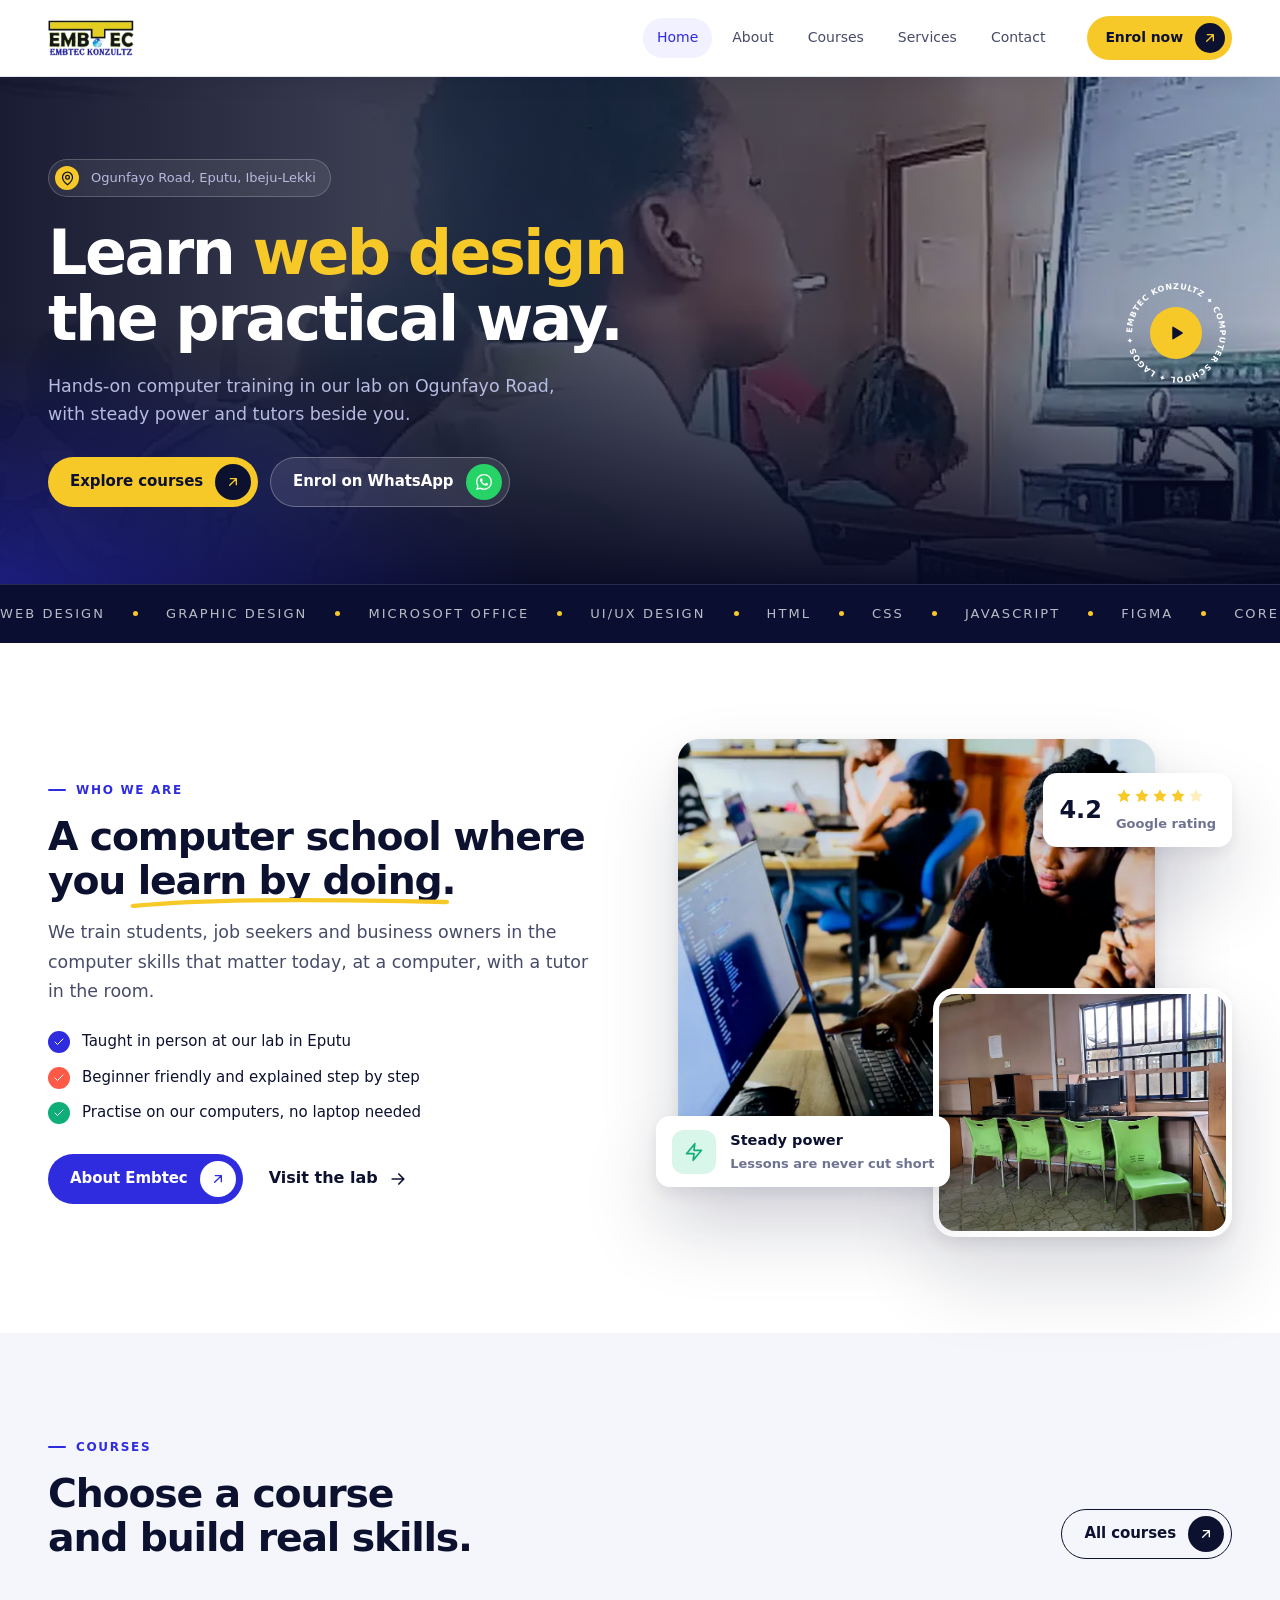
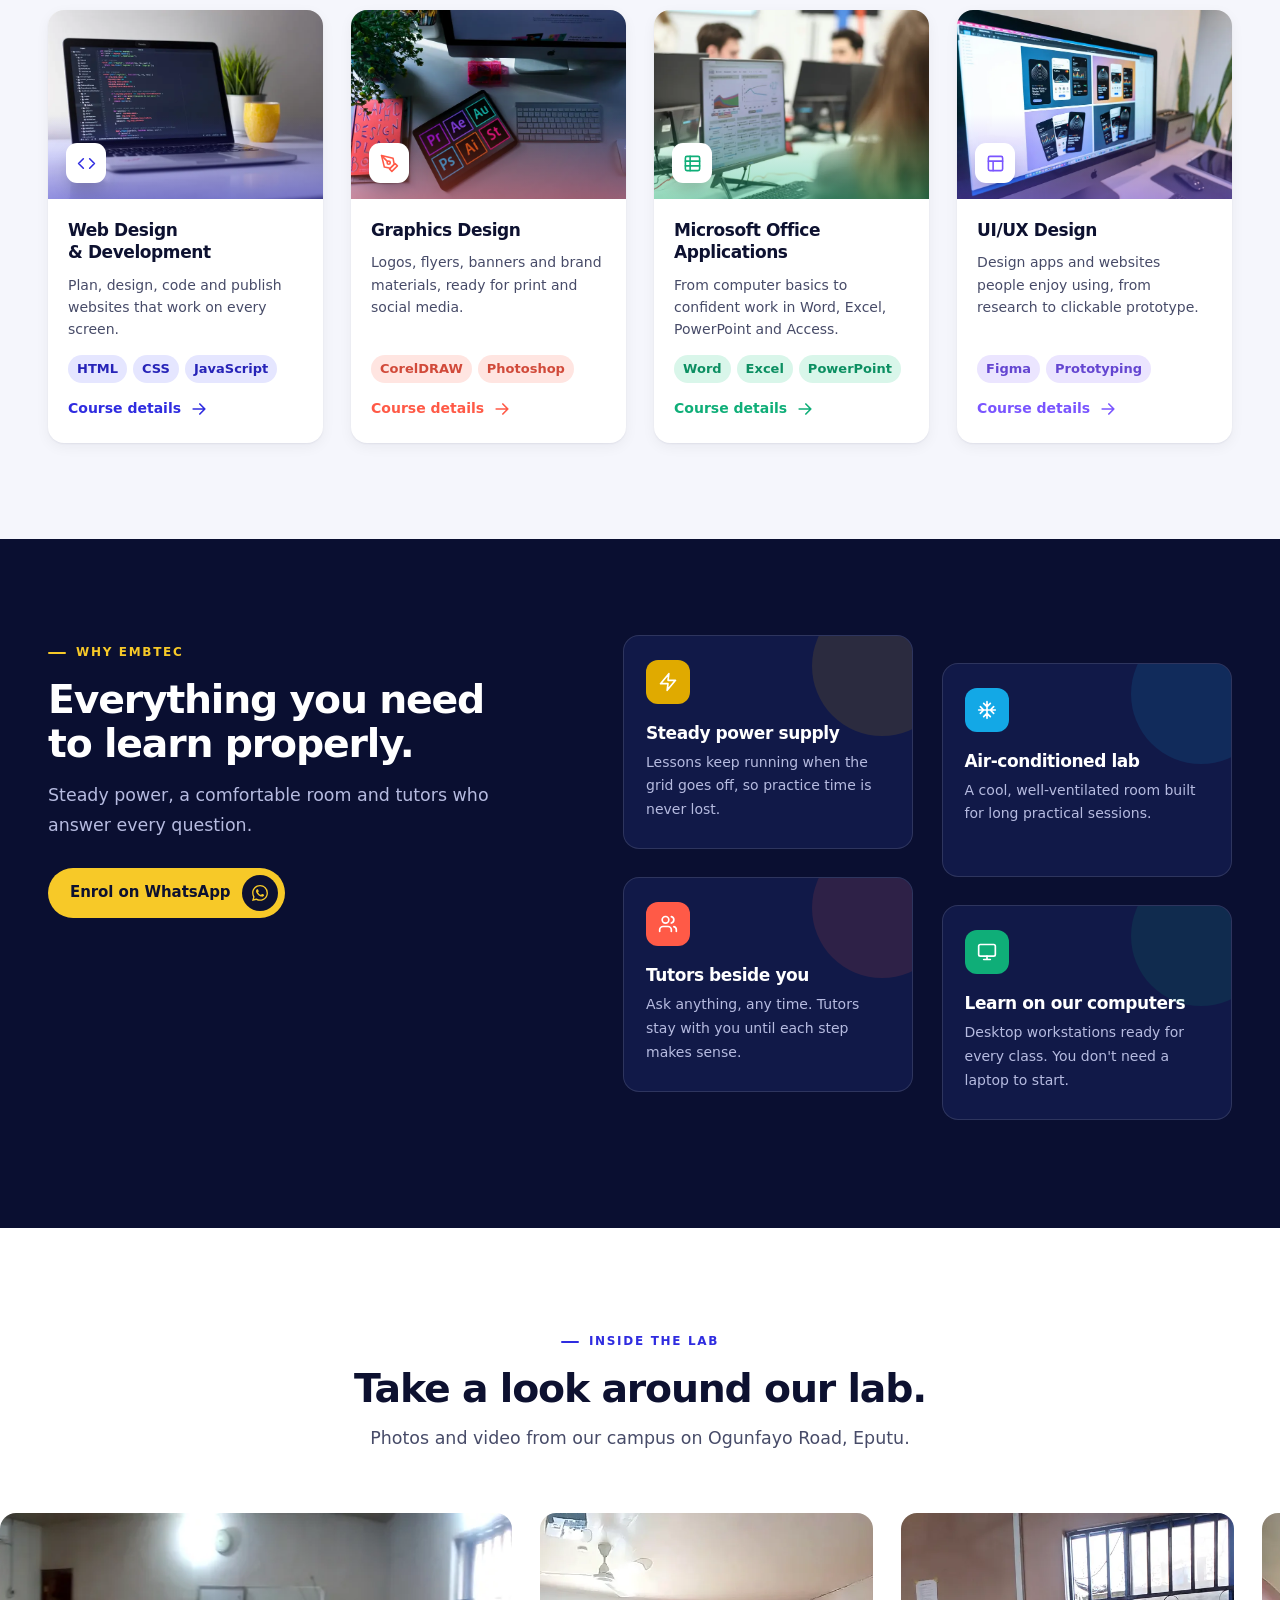
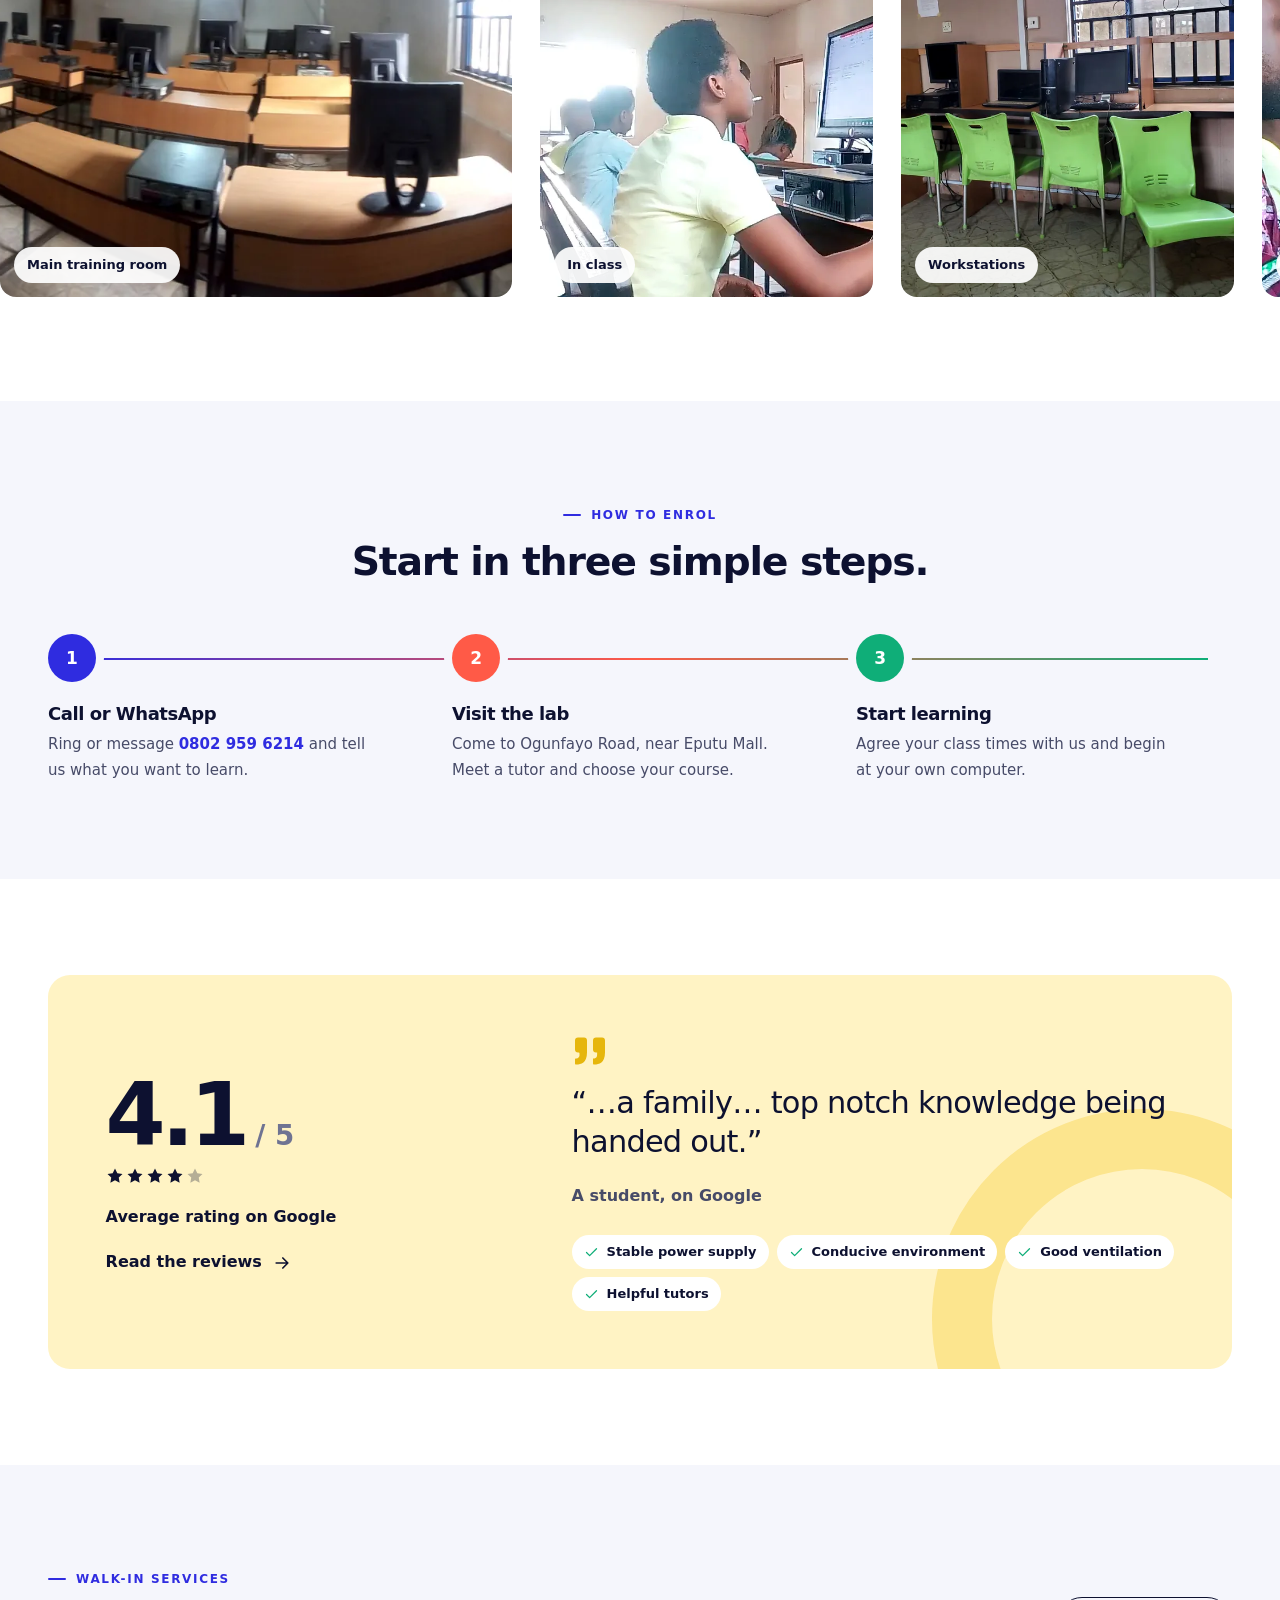
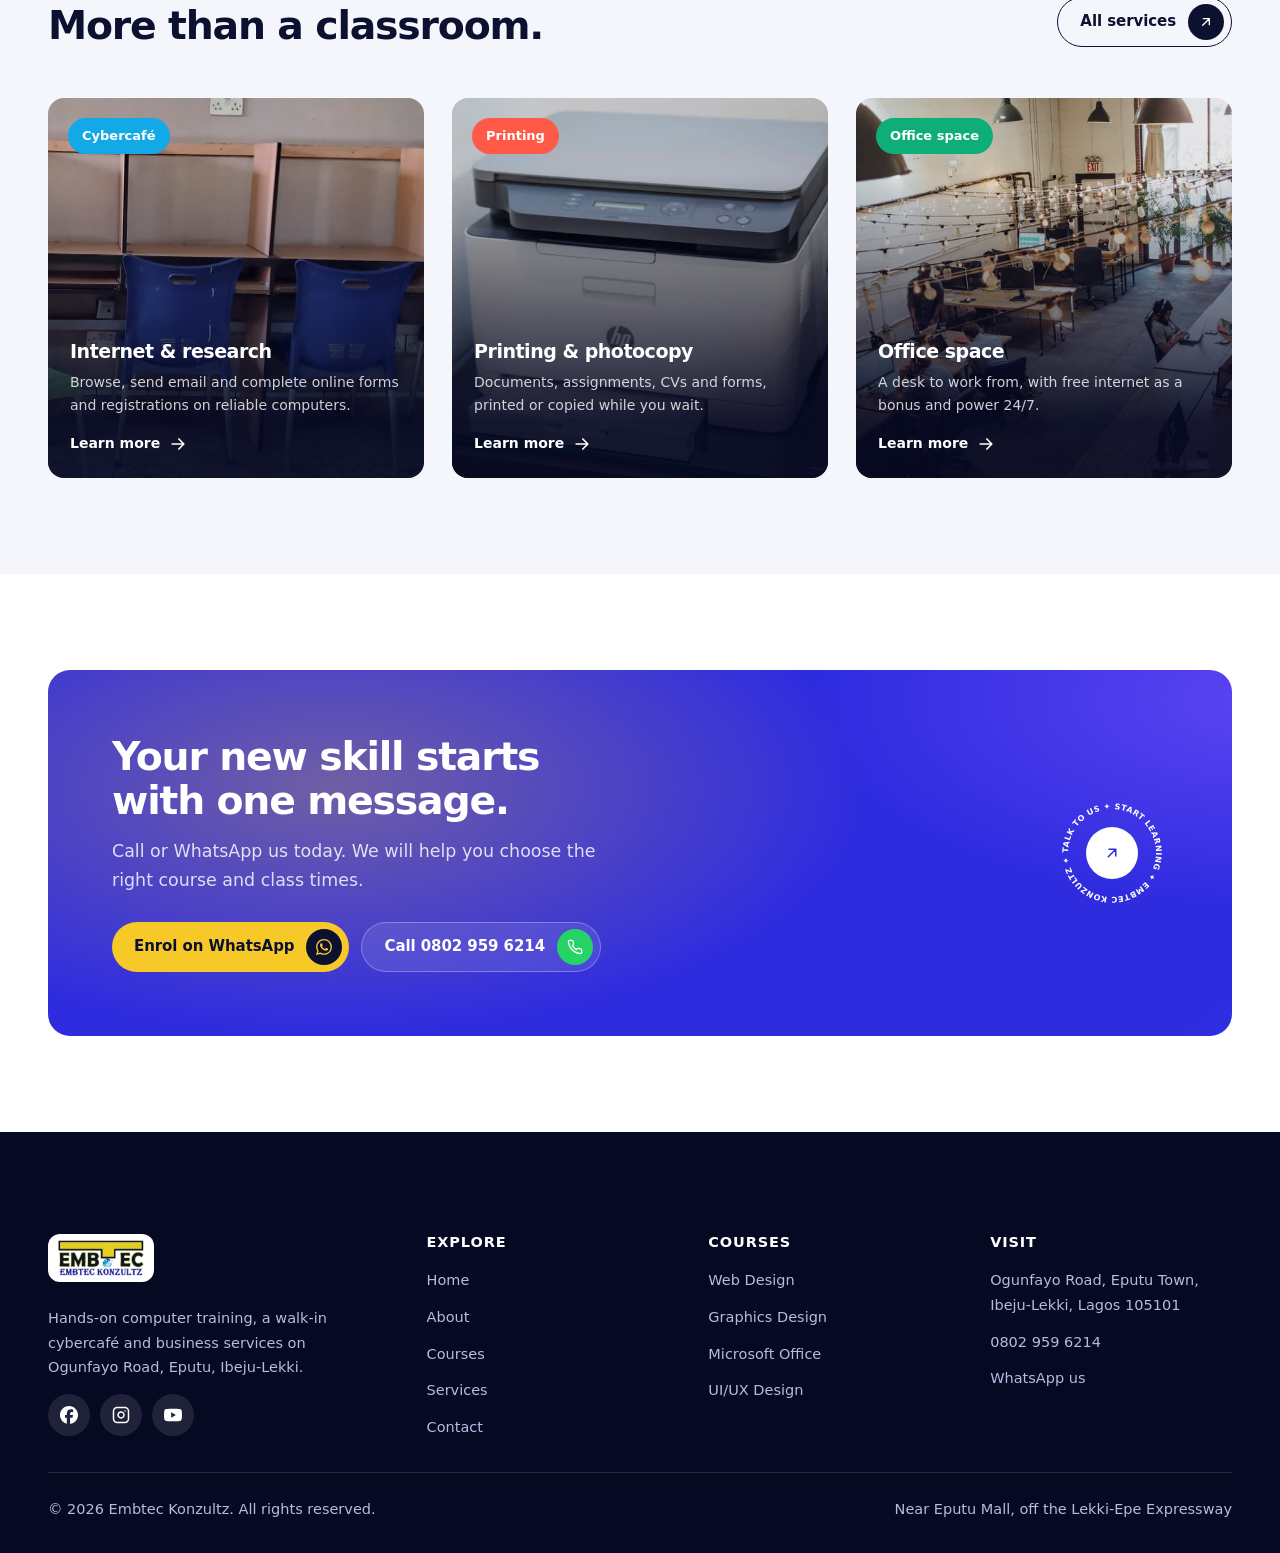
==== commit 8aae4eb1: "Compact home hero, white nav, UI/UX course, office space - Home hero now compact like the inner page" ====
--- a/index.html
+++ b/index.html
@@ -35,7 +35,7 @@
     "@context": "https://schema.org",
     "@type": ["EducationalOrganization", "LocalBusiness"],
     "name": "Embtec Konzultz",
-    "description": "Computer school and business centre in Eputu, Ibeju-Lekki, Lagos: web design, graphics design, Microsoft Office and database training, plus cybercafé, printing, photocopy and financial advisory services.",
+    "description": "Computer school and business centre in Eputu, Ibeju-Lekki, Lagos: web design, graphics design, Microsoft Office and UI/UX training, plus cybercafé, printing, photocopy and office space.",
     "url": "https://victorezekiel905-wq.github.io/embtec/",
     "logo": "https://victorezekiel905-wq.github.io/embtec/assets/img/icon-512.png",
     "image": "https://victorezekiel905-wq.github.io/embtec/assets/img/og-image.jpg",
@@ -60,6 +60,8 @@
     <symbol id="i-code" viewBox="0 0 24 24"><g fill="none" stroke="currentColor" stroke-width="2" stroke-linecap="round" stroke-linejoin="round"><path d="m16 18 6-6-6-6M8 6l-6 6 6 6"/></g></symbol>
     <symbol id="i-pen" viewBox="0 0 24 24"><g fill="none" stroke="currentColor" stroke-width="2" stroke-linecap="round" stroke-linejoin="round"><path d="m12 19 7-7 3 3-7 7-3-3z"/><path d="m18 13-1.5-7.5L2 2l3.5 14.5L13 18l5-5z"/><path d="m2 2 7.59 7.59"/><circle cx="11" cy="11" r="2"/></g></symbol>
     <symbol id="i-sheet" viewBox="0 0 24 24"><g fill="none" stroke="currentColor" stroke-width="2" stroke-linecap="round" stroke-linejoin="round"><rect x="3" y="3" width="18" height="18" rx="2"/><path d="M3 9h18M3 15h18M9 3v18"/></g></symbol>
+    <symbol id="i-layout" viewBox="0 0 24 24"><g fill="none" stroke="currentColor" stroke-width="2" stroke-linecap="round" stroke-linejoin="round"><rect x="3" y="3" width="18" height="18" rx="2"/><path d="M3 9h18M9 21V9"/></g></symbol>
+    <symbol id="i-office" viewBox="0 0 24 24"><g fill="none" stroke="currentColor" stroke-width="2" stroke-linecap="round" stroke-linejoin="round"><rect x="4" y="2" width="16" height="20" rx="2"/><path d="M9 22v-4h6v4M8 6h.01M16 6h.01M12 6h.01M12 10h.01M12 14h.01M16 10h.01M16 14h.01M8 10h.01M8 14h.01"/></g></symbol>
     <symbol id="i-db" viewBox="0 0 24 24"><g fill="none" stroke="currentColor" stroke-width="2" stroke-linecap="round" stroke-linejoin="round"><ellipse cx="12" cy="5" rx="9" ry="3"/><path d="M3 5v14a9 3 0 0 0 18 0V5"/><path d="M3 12a9 3 0 0 0 18 0"/></g></symbol>
     <symbol id="i-globe" viewBox="0 0 24 24"><g fill="none" stroke="currentColor" stroke-width="2" stroke-linecap="round" stroke-linejoin="round"><circle cx="12" cy="12" r="10"/><path d="M12 2a14.5 14.5 0 0 0 0 20 14.5 14.5 0 0 0 0-20M2 12h20"/></g></symbol>
     <symbol id="i-printer" viewBox="0 0 24 24"><g fill="none" stroke="currentColor" stroke-width="2" stroke-linecap="round" stroke-linejoin="round"><path d="M6 9V2h12v7"/><path d="M6 18H4a2 2 0 0 1-2-2v-5a2 2 0 0 1 2-2h16a2 2 0 0 1 2 2v5a2 2 0 0 1-2 2h-2"/><rect x="6" y="14" width="12" height="8"/></g></symbol>
@@ -77,7 +79,7 @@
     <symbol id="i-youtube" viewBox="0 0 24 24"><path fill="currentColor" d="M23.5 6.19a3.02 3.02 0 0 0-2.12-2.14C19.5 3.55 12 3.55 12 3.55s-7.5 0-9.38.5A3.02 3.02 0 0 0 .5 6.19C0 8.07 0 12 0 12s0 3.93.5 5.81a3.02 3.02 0 0 0 2.12 2.14c1.87.5 9.38.5 9.38.5s7.5 0 9.38-.5a3.02 3.02 0 0 0 2.12-2.14C24 15.93 24 12 24 12s0-3.93-.5-5.81zM9.55 15.57V8.43L15.82 12l-6.27 3.57z"/></symbol>
   </svg>
 
-  <header class="site-header">
+  <header class="site-header is-solid">
     <div class="wrap header-inner">
       <a class="brand" href="index.html" aria-label="Embtec Konzultz, home"><img src="assets/img/logo.webp" alt="Embtec Konzultz" width="514" height="215"></a>
       <nav class="nav" aria-label="Main">
@@ -119,8 +121,8 @@
         <div class="hero-content">
           <div class="hero-copy">
             <p class="hero-meta fade-up" style="--d:.1s"><span class="pin"><svg class="icon" aria-hidden="true"><use href="#i-pin"/></svg></span>Ogunfayo Road, Eputu, Ibeju-Lekki</p>
-            <h1 class="hero-title" id="hero-title"><span class="sr-only">Learn web design, graphics, MS Office and databases the practical way.</span>
-              <span aria-hidden="true"><span class="line"><span>Learn</span></span><span class="line"><span><span class="rotator" data-rotator><b>web design</b><b>graphics</b><b>MS Office</b><b>databases</b></span></span></span><span class="line"><span>the practical way.</span></span></span>
+            <h1 class="hero-title" id="hero-title"><span class="sr-only">Learn web design, graphics, MS Office and UI/UX the practical way.</span>
+              <span aria-hidden="true"><span class="line"><span>Learn <span class="rotator" data-rotator><b>web design</b><b>graphics</b><b>MS Office</b><b>UI/UX</b></span></span></span><span class="line"><span>the practical way.</span></span></span>
             </h1>
             <p class="hero-sub fade-up" style="--d:.55s">Hands-on computer training in our lab on Ogunfayo Road, with steady power and tutors beside you.</p>
             <div class="hero-actions fade-up" style="--d:.7s">
@@ -133,16 +135,11 @@
             <span class="core"><svg class="icon i-pause" aria-hidden="true"><use href="#i-pause"/></svg><svg class="icon i-play" aria-hidden="true"><use href="#i-play"/></svg></span>
           </button>
         </div>
-        <ul class="hero-proof fade-up" style="--d:.9s">
-          <li><strong data-count="4.2">4.2</strong><span><span class="stars" aria-hidden="true"><svg class="icon" aria-hidden="true"><use href="#i-star"/></svg><svg class="icon" aria-hidden="true"><use href="#i-star"/></svg><svg class="icon" aria-hidden="true"><use href="#i-star"/></svg><svg class="icon" aria-hidden="true"><use href="#i-star"/></svg><svg class="icon part" aria-hidden="true"><use href="#i-star"/></svg></span><br>Google rating</span></li>
-          <li><strong data-count="4">4</strong><span>Hands-on courses,<br>taught in person</span></li>
-          <li><strong>Walk-in</strong><span>Cybercafé, printing<br>and photocopy</span></li>
-        </ul>
       </div>
     </section>
 
     <div class="tapes" aria-hidden="true">
-      <div class="tape tape-a"><div class="tape-track"><ul><li>Web Design</li><li>Graphic Design</li><li>Microsoft Office</li><li>Database Management</li><li>HTML</li><li>CSS</li><li>JavaScript</li><li>CorelDRAW</li><li>Photoshop</li><li>Excel</li><li>SQL</li><li>Cybercafé</li><li>Printing &amp; Photocopy</li><li>Financial Advisory</li></ul><ul aria-hidden="true"><li>Web Design</li><li>Graphic Design</li><li>Microsoft Office</li><li>Database Management</li><li>HTML</li><li>CSS</li><li>JavaScript</li><li>CorelDRAW</li><li>Photoshop</li><li>Excel</li><li>SQL</li><li>Cybercafé</li><li>Printing &amp; Photocopy</li><li>Financial Advisory</li></ul></div></div>
+      <div class="tape tape-a"><div class="tape-track"><ul><li>Web Design</li><li>Graphic Design</li><li>Microsoft Office</li><li>UI/UX Design</li><li>HTML</li><li>CSS</li><li>JavaScript</li><li>Figma</li><li>CorelDRAW</li><li>Photoshop</li><li>Excel</li><li>Cybercafé</li><li>Printing &amp; Photocopy</li><li>Office Space</li></ul><ul aria-hidden="true"><li>Web Design</li><li>Graphic Design</li><li>Microsoft Office</li><li>UI/UX Design</li><li>HTML</li><li>CSS</li><li>JavaScript</li><li>Figma</li><li>CorelDRAW</li><li>Photoshop</li><li>Excel</li><li>Cybercafé</li><li>Printing &amp; Photocopy</li><li>Office Space</li></ul></div></div>
     </div>
 
     <section class="section" aria-labelledby="intro-title">
@@ -208,12 +205,12 @@
             </div>
           </article>
           <article class="course-card c-database" data-reveal style="--d:0.24s">
-            <div class="media"><img src="assets/img/database-800.webp" srcset="assets/img/database-800.webp 800w, assets/img/database-1400.webp 1400w" sizes="(min-width: 1180px) 300px, (min-width: 720px) 50vw, 100vw" width="1400" height="933" alt="" loading="lazy" decoding="async"><span class="badge-c"><svg class="icon" aria-hidden="true"><use href="#i-db"/></svg></span></div>
+            <div class="media"><img src="assets/img/uiux-800.webp" srcset="assets/img/uiux-800.webp 800w, assets/img/uiux-1400.webp 1400w" sizes="(min-width: 1180px) 300px, (min-width: 720px) 50vw, 100vw" width="1400" height="933" alt="" loading="lazy" decoding="async"><span class="badge-c"><svg class="icon" aria-hidden="true"><use href="#i-layout"/></svg></span></div>
             <div class="body">
-              <h3>Database Management</h3>
-              <p>Design databases that keep records organised, accurate and easy to search.</p>
-              <div class="tools"><span>Access</span><span>SQL</span></div>
-              <a class="more stretched" href="courses.html#database">Course details<svg class="icon" aria-hidden="true"><use href="#i-arrow"/></svg></a>
+              <h3>UI/UX Design</h3>
+              <p>Design apps and websites people enjoy using, from research to clickable prototype.</p>
+              <div class="tools"><span>Figma</span><span>Prototyping</span></div>
+              <a class="more stretched" href="courses.html#ui-ux">Course details<svg class="icon" aria-hidden="true"><use href="#i-arrow"/></svg></a>
             </div>
           </article>
         </div>
@@ -305,7 +302,7 @@
         <div class="service-grid">
           <article class="service-card c-cyber" data-reveal><img src="assets/img/booths-1400.webp" alt="" loading="lazy" decoding="async"><span class="tag">Cybercafé</span><div class="body"><h3>Internet &amp; research</h3><p>Browse, send email and complete online forms and registrations on reliable computers.</p><a class="more stretched" href="services.html#cybercafe">Learn more<svg class="icon" aria-hidden="true"><use href="#i-arrow"/></svg></a></div></article>
           <article class="service-card c-print" data-reveal style="--d:.08s"><img src="assets/img/printing-800.webp" srcset="assets/img/printing-800.webp 800w, assets/img/printing-1400.webp 1400w" sizes="(min-width: 1024px) 33vw, 100vw" width="1400" height="933" alt="" loading="lazy" decoding="async"><span class="tag">Printing</span><div class="body"><h3>Printing &amp; photocopy</h3><p>Documents, assignments, CVs and forms, printed or copied while you wait.</p><a class="more stretched" href="services.html#printing">Learn more<svg class="icon" aria-hidden="true"><use href="#i-arrow"/></svg></a></div></article>
-          <article class="service-card c-finance" data-reveal style="--d:.16s"><img src="assets/img/finance-800.webp" srcset="assets/img/finance-800.webp 800w, assets/img/finance-1400.webp 1400w" sizes="(min-width: 1024px) 33vw, 100vw" width="1400" height="933" alt="" loading="lazy" decoding="async"><span class="tag">Advisory</span><div class="body"><h3>Financial advisory</h3><p>Advice on financial planning for individuals and small businesses.</p><a class="more stretched" href="services.html#financial-advisory">Learn more<svg class="icon" aria-hidden="true"><use href="#i-arrow"/></svg></a></div></article>
+          <article class="service-card c-finance" data-reveal style="--d:.16s"><img src="assets/img/officespace-800.webp" srcset="assets/img/officespace-800.webp 800w, assets/img/officespace-1400.webp 1400w" sizes="(min-width: 1024px) 33vw, 100vw" width="1400" height="933" alt="" loading="lazy" decoding="async"><span class="tag">Office space</span><div class="body"><h3>Office space</h3><p>A desk to work from, with free internet as a bonus and power 24/7.</p><a class="more stretched" href="services.html#office-space">Learn more<svg class="icon" aria-hidden="true"><use href="#i-arrow"/></svg></a></div></article>
         </div>
       </div>
     </section>
@@ -358,7 +355,7 @@
             <li><a href="courses.html#web-design">Web Design</a></li>
             <li><a href="courses.html#graphics-design">Graphics Design</a></li>
             <li><a href="courses.html#microsoft-office">Microsoft Office</a></li>
-            <li><a href="courses.html#database">Database Management</a></li>
+            <li><a href="courses.html#ui-ux">UI/UX Design</a></li>
           </ul>
         </div>
         <div class="footer-col">
@@ -370,7 +367,6 @@
           </ul>
         </div>
       </div>
-      <p class="footer-word" aria-hidden="true">Embtec Konzultz</p>
       <div class="footer-bottom">
         <p>© <span data-year>2026</span> Embtec Konzultz. All rights reserved.</p>
         <p>Near Eputu Mall, off the Lekki-Epe Expressway</p>
--- a/assets/css/style.css
+++ b/assets/css/style.css
@@ -314,10 +314,12 @@
   position: fixed;
   inset: 0 0 auto;
   z-index: 100;
-  transition: transform 0.5s var(--ease), background-color 0.35s, box-shadow 0.35s;
+  background: #fff;
+  box-shadow: 0 1px 0 var(--line), 0 10px 30px -18px rgba(13, 17, 48, 0.25);
+  transition: transform 0.5s var(--ease);
 }
 .site-header.is-solid {
-  background: rgba(255, 255, 255, 0.92);
+  background: #fff;
   -webkit-backdrop-filter: saturate(1.6) blur(16px);
   backdrop-filter: saturate(1.6) blur(16px);
   box-shadow: 0 1px 0 var(--line), 0 10px 30px -18px rgba(13, 17, 48, 0.25);
@@ -435,8 +437,8 @@
   isolation: isolate;
   display: flex;
   align-items: flex-end;
-  min-height: clamp(560px, 78svh, 760px);
-  padding: calc(var(--header-h) + 40px) 0 clamp(32px, 4vw, 48px);
+  align-items: center;
+  padding: calc(var(--header-h) + clamp(48px, 6.5vw, 88px)) 0 clamp(48px, 6vw, 84px);
   overflow: hidden;
   background: var(--navy-950);
   color: #fff;
@@ -470,7 +472,7 @@
   mix-blend-mode: screen;
 }
 
-.hero-content { display: grid; grid-template-columns: minmax(0, 1fr) auto; align-items: end; gap: 40px; }
+.hero-content { display: grid; grid-template-columns: minmax(0, 1fr) auto; align-items: center; gap: 40px; }
 .hero-copy { max-width: 640px; }
 .hero-meta {
   display: inline-flex;
@@ -1211,23 +1213,6 @@
 .footer-col ul { display: grid; gap: 12px; }
 .footer-col a { transition: color 0.2s; }
 .footer-col a:hover { color: var(--gold); }
-.site-footer .footer-word {
-  margin-top: clamp(48px, 7vw, 96px);
-  font-family: var(--display);
-  font-size: clamp(2.4rem, 10.4vw, 9rem);
-  font-weight: 700;
-  line-height: 0.95;
-  letter-spacing: -0.055em;
-  white-space: nowrap;
-  background: linear-gradient(90deg, var(--gold), #ff8a7a, #b6a3ff, var(--sky), var(--gold));
-  background-size: 200% 100%;
-  -webkit-background-clip: text;
-  background-clip: text;
-  color: transparent;
-  animation: sheen 14s linear infinite;
-  user-select: none;
-}
-@keyframes sheen { to { background-position: 200% 0; } }
 .footer-bottom { display: flex; flex-wrap: wrap; justify-content: space-between; gap: 10px 24px; margin-top: 32px; padding-top: 24px; border-top: 1px solid var(--line-dark); }
 
 /* ---------- WhatsApp shortcut ---------- */
@@ -1325,9 +1310,11 @@
   .hero-proof { grid-template-columns: minmax(0, 1fr); }
   .hero-proof li { padding: 14px 0 0; }
   .hero-proof li + li { border-top: 1px solid rgba(255, 255, 255, 0.1); margin-top: 14px; }
-  .hero .badge { top: auto; bottom: clamp(28px, 4vw, 44px); width: 80px; height: 80px; }
+  .hero { padding-top: calc(var(--header-h) + 84px); }
+  .hero .badge { top: calc(var(--header-h) + 16px); width: 44px; height: 44px; }
+  .hero .badge svg.ring { display: none; }
   .hero .badge svg.ring text { font-size: 12.5px; }
-  .hero .badge .core { width: 38px; height: 38px; }
+  .hero .badge .core { width: 44px; height: 44px; }
   .hero .badge .core .icon { width: 15px; height: 15px; }
 
   .course-grid,
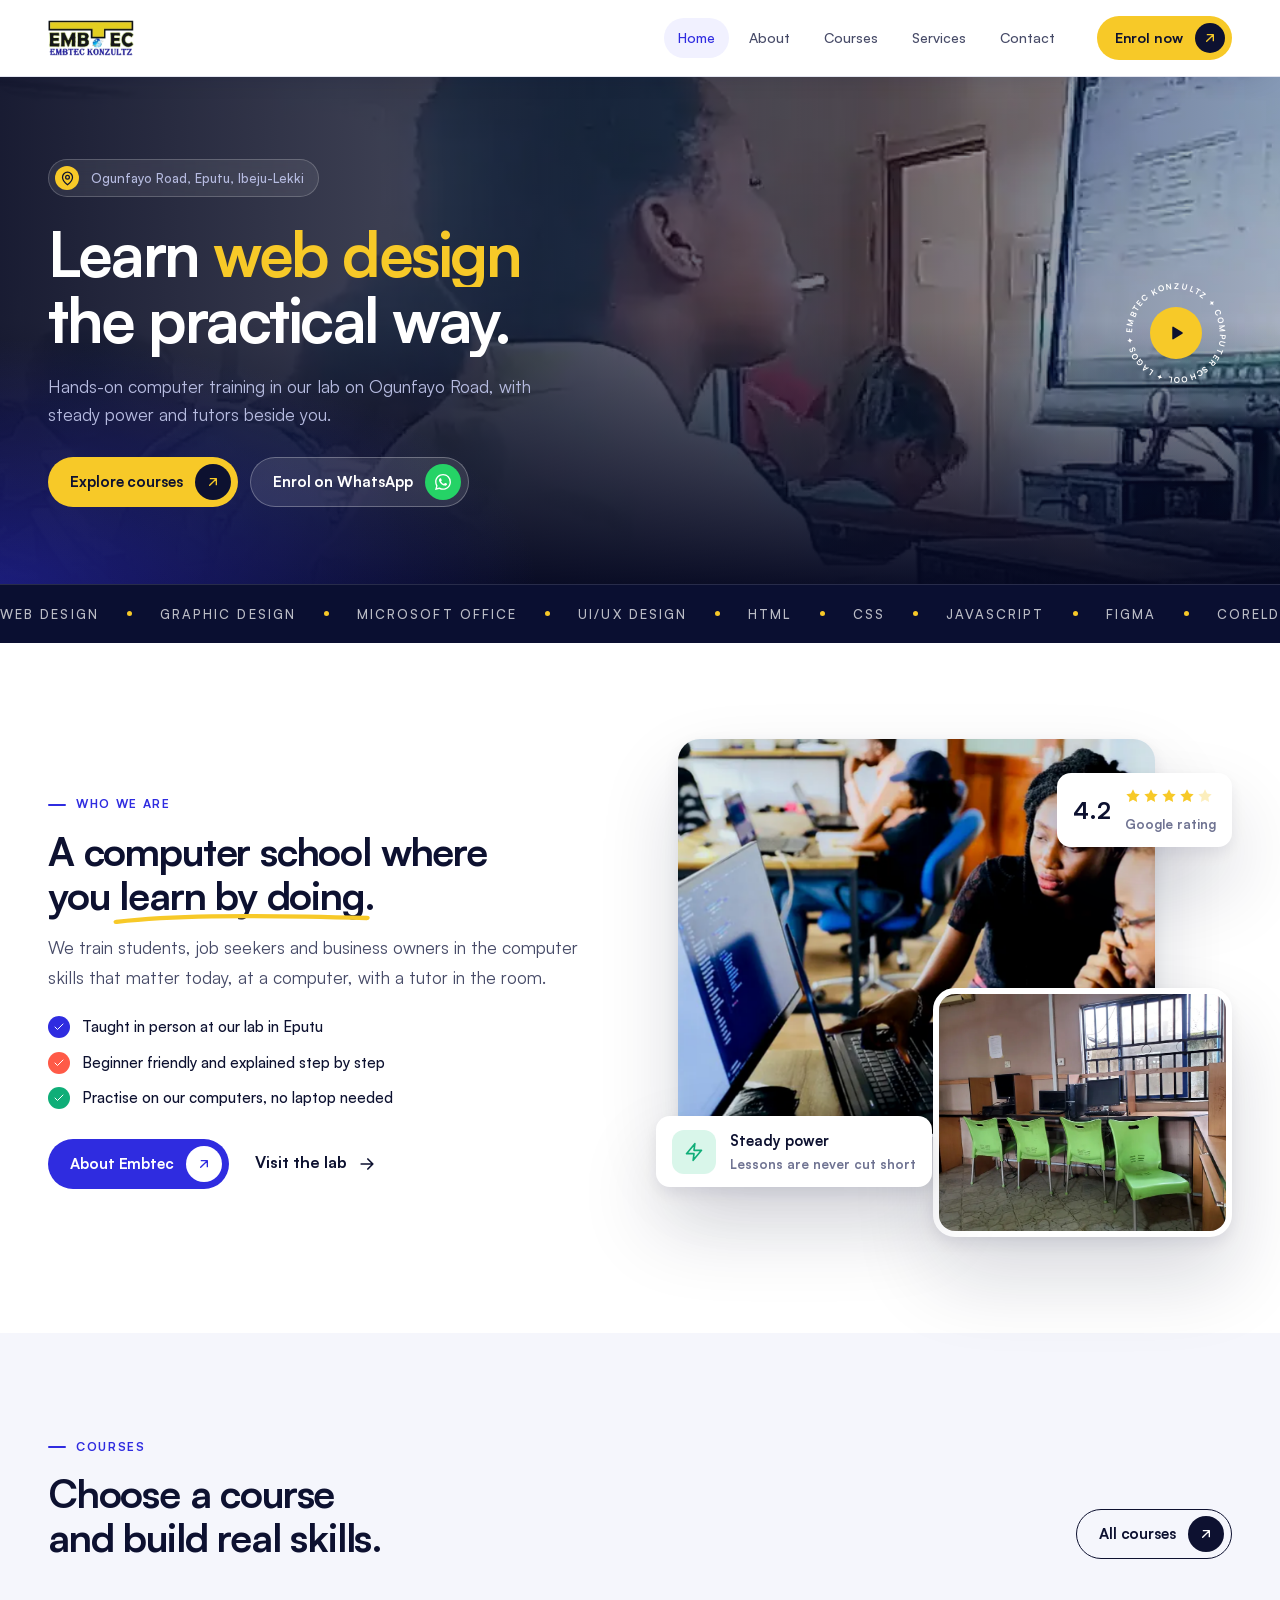
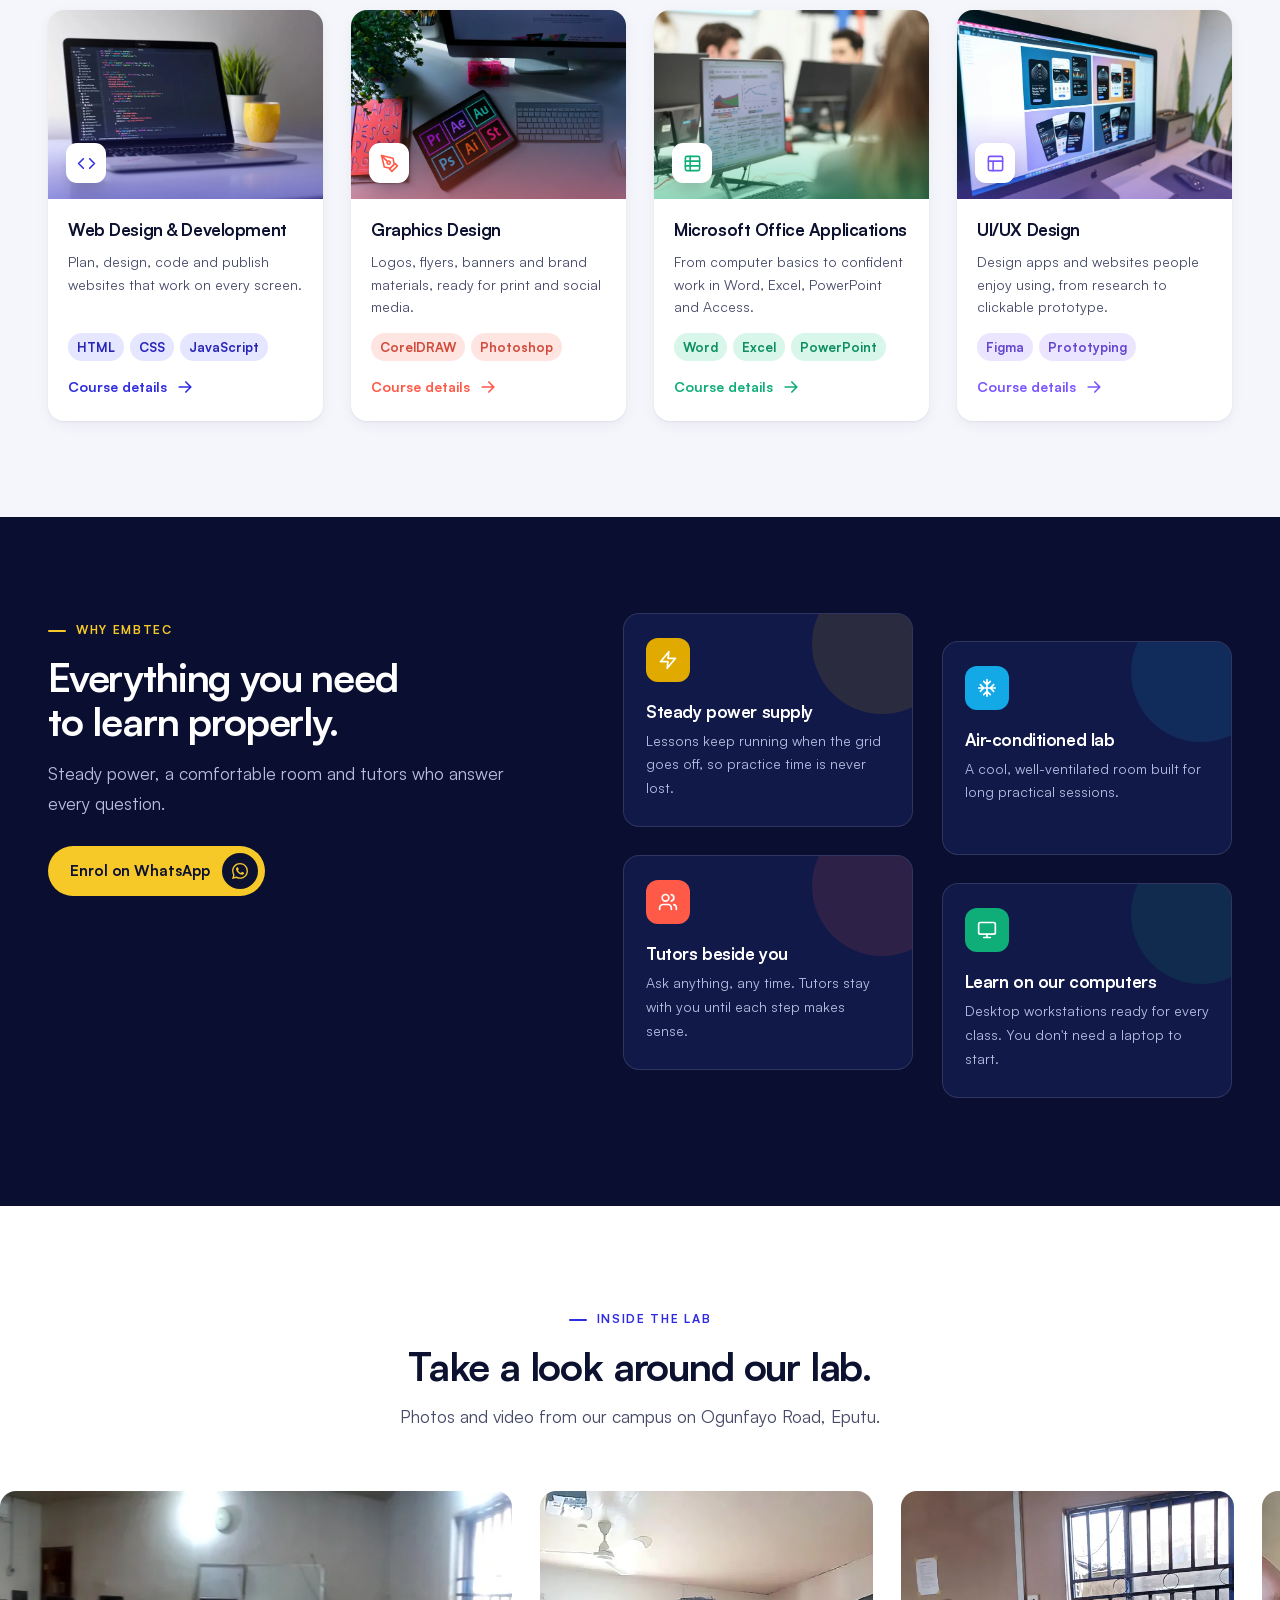
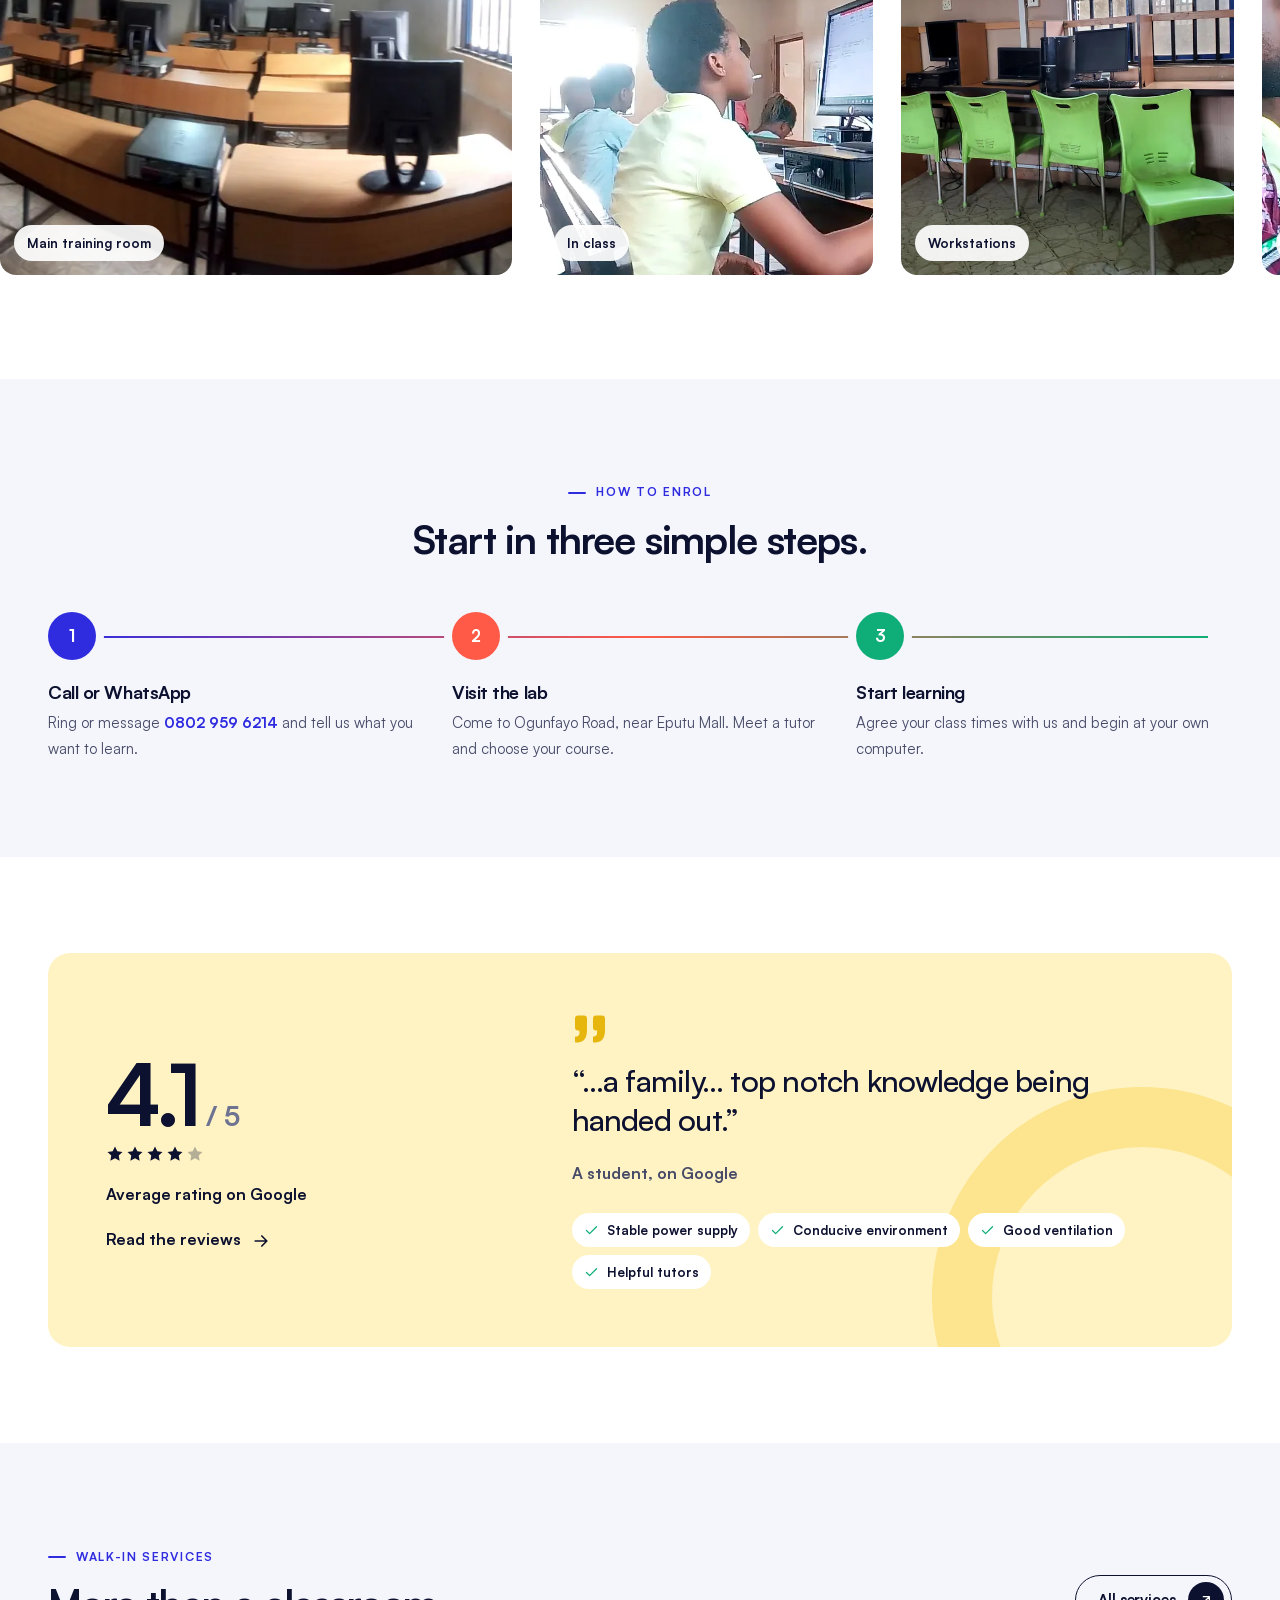
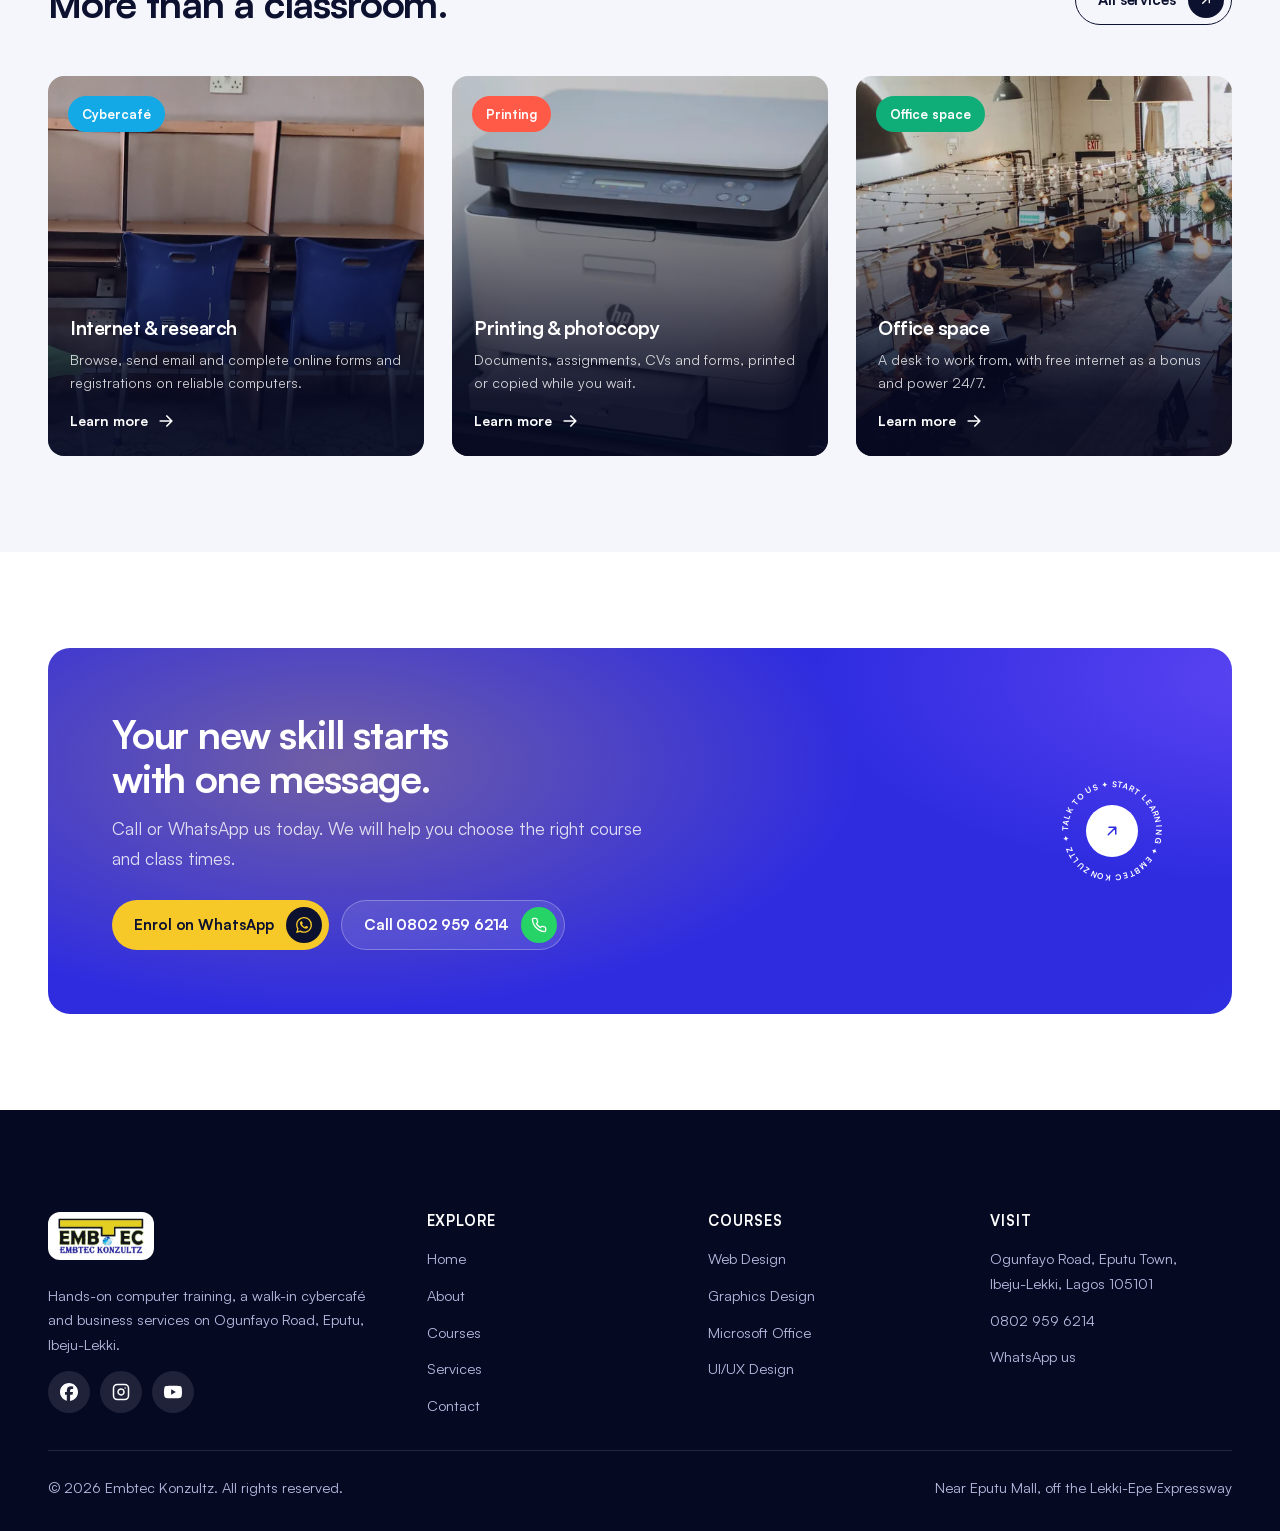
==== commit 8dd10a49: "Faster loading, steady course menu, map that always loads - Map: replace Google Maps embeds (blank w" ====
--- a/index.html
+++ b/index.html
@@ -24,9 +24,8 @@
   <meta property="og:image:height" content="630">
   <meta name="twitter:card" content="summary_large_image">
 
-  <link rel="preconnect" href="https://api.fontshare.com" crossorigin>
-  <link rel="preconnect" href="https://cdn.fontshare.com" crossorigin>
-  <link rel="stylesheet" href="https://api.fontshare.com/v2/css?f%5B%5D=satoshi@400,500,700&amp;display=swap">
+  <link rel="preload" href="assets/fonts/satoshi-400.woff2" as="font" type="font/woff2" crossorigin>
+  <link rel="preload" href="assets/fonts/satoshi-700.woff2" as="font" type="font/woff2" crossorigin>
   <link rel="stylesheet" href="assets/css/style.css">
   <script>document.documentElement.classList.add('js');</script>
   <script src="assets/js/main.js" defer></script>
--- a/assets/css/style.css
+++ b/assets/css/style.css
@@ -1,7 +1,11 @@
+@font-face { font-family: "Satoshi"; src: url("../fonts/satoshi-400.woff2") format("woff2"); font-weight: 400; font-style: normal; font-display: swap; }
+@font-face { font-family: "Satoshi"; src: url("../fonts/satoshi-500.woff2") format("woff2"); font-weight: 500; font-style: normal; font-display: swap; }
+@font-face { font-family: "Satoshi"; src: url("../fonts/satoshi-700.woff2") format("woff2"); font-weight: 700; font-style: normal; font-display: swap; }
+
 /* ==========================================================================
    Embtec Konzultz
    Brand: royal blue and gold from the logo, with one accent colour per course.
-   Type: Clash Display (headlines) + Satoshi (text), both from Fontshare.
+   Type: Satoshi, self-hosted.
    ========================================================================== */
 
 :root {
@@ -324,7 +328,6 @@
   backdrop-filter: saturate(1.6) blur(16px);
   box-shadow: 0 1px 0 var(--line), 0 10px 30px -18px rgba(13, 17, 48, 0.25);
 }
-.site-header.is-hidden { transform: translateY(-100%); }
 .header-inner { display: flex; align-items: center; gap: 28px; height: var(--header-h); }
 
 .brand {
@@ -1026,9 +1029,7 @@
   -webkit-backdrop-filter: blur(14px);
   backdrop-filter: blur(14px);
   border-bottom: 1px solid var(--line);
-  transition: top 0.5s var(--ease);
-}
-.header-hidden .subnav { top: 0; }
+}
 .subnav ul { display: flex; gap: 6px; overflow-x: auto; padding: 12px 0; scrollbar-width: none; }
 .subnav ul::-webkit-scrollbar { display: none; }
 .subnav a {
@@ -1172,8 +1173,12 @@
 .socials a:hover { background: var(--gold); color: var(--ink); transform: translateY(-3px); }
 .socials .icon { width: 18px; height: 18px; }
 
-.map { position: relative; border-radius: var(--radius-lg); overflow: hidden; aspect-ratio: 21 / 8; min-height: 360px; background: var(--bg-soft); box-shadow: var(--shadow-sm); }
+.map { display: block; position: relative; border-radius: var(--radius-lg); overflow: hidden; aspect-ratio: 21 / 8; min-height: 360px; background: var(--bg-soft); box-shadow: var(--shadow-sm); }
 .map.map-4x3 { aspect-ratio: 4 / 3; min-height: 0; }
+.map img { position: absolute; inset: 0; width: 100%; height: 100%; object-fit: cover; transition: transform 1.2s var(--ease); }
+a.map:hover img { transform: scale(1.03); }
+.map-cta { position: absolute; left: 16px; bottom: 16px; z-index: 1; display: inline-flex; align-items: center; gap: 8px; padding: 9px 14px; border-radius: 999px; background: #fff; color: var(--ink); font-size: 0.875rem; font-weight: 700; box-shadow: var(--shadow); }
+.map-credit { position: absolute; right: 10px; bottom: 8px; z-index: 1; padding: 2px 6px; border-radius: 4px; background: rgba(255, 255, 255, 0.85); color: var(--muted); font-size: 0.6875rem; }
 .map iframe { position: absolute; inset: 0; width: 100%; height: 100%; border: 0; }
 .map .fallback { position: absolute; inset: 0; display: grid; place-items: center; font-weight: 700; color: var(--royal); }
 
